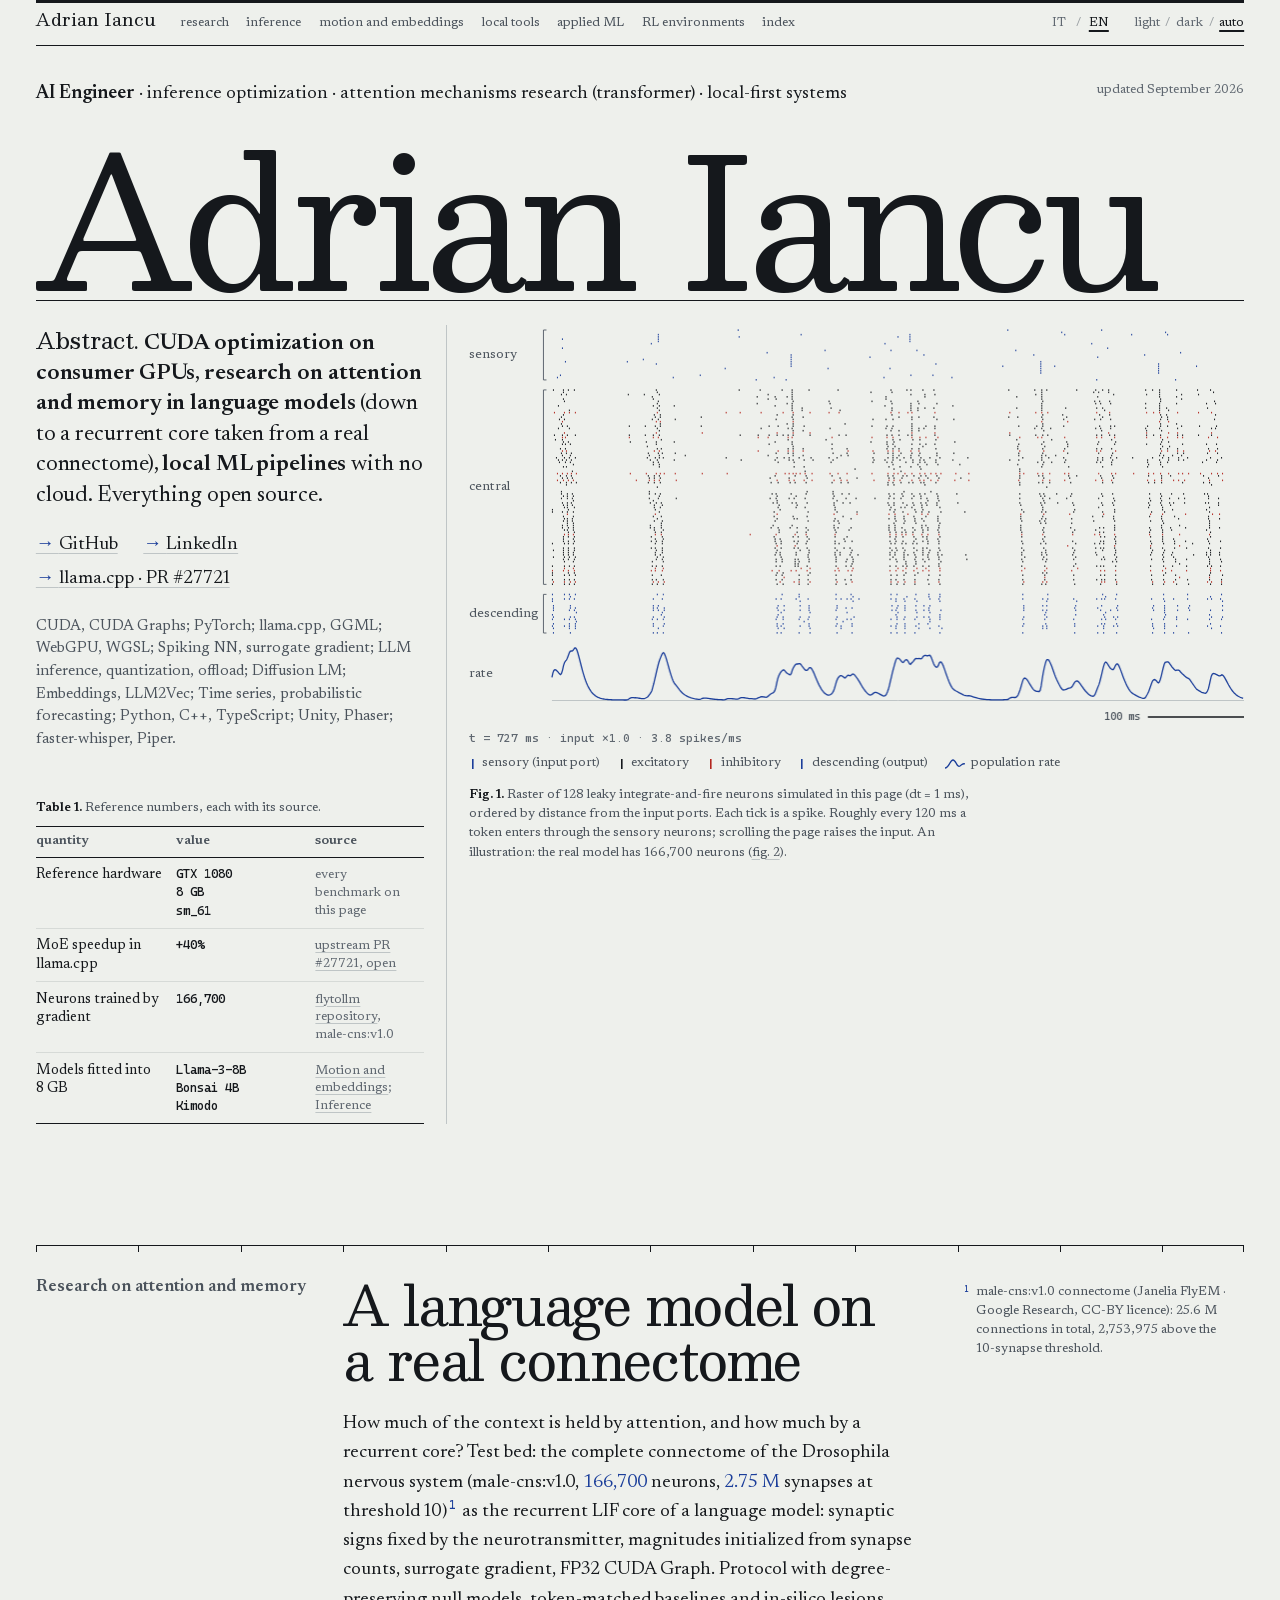
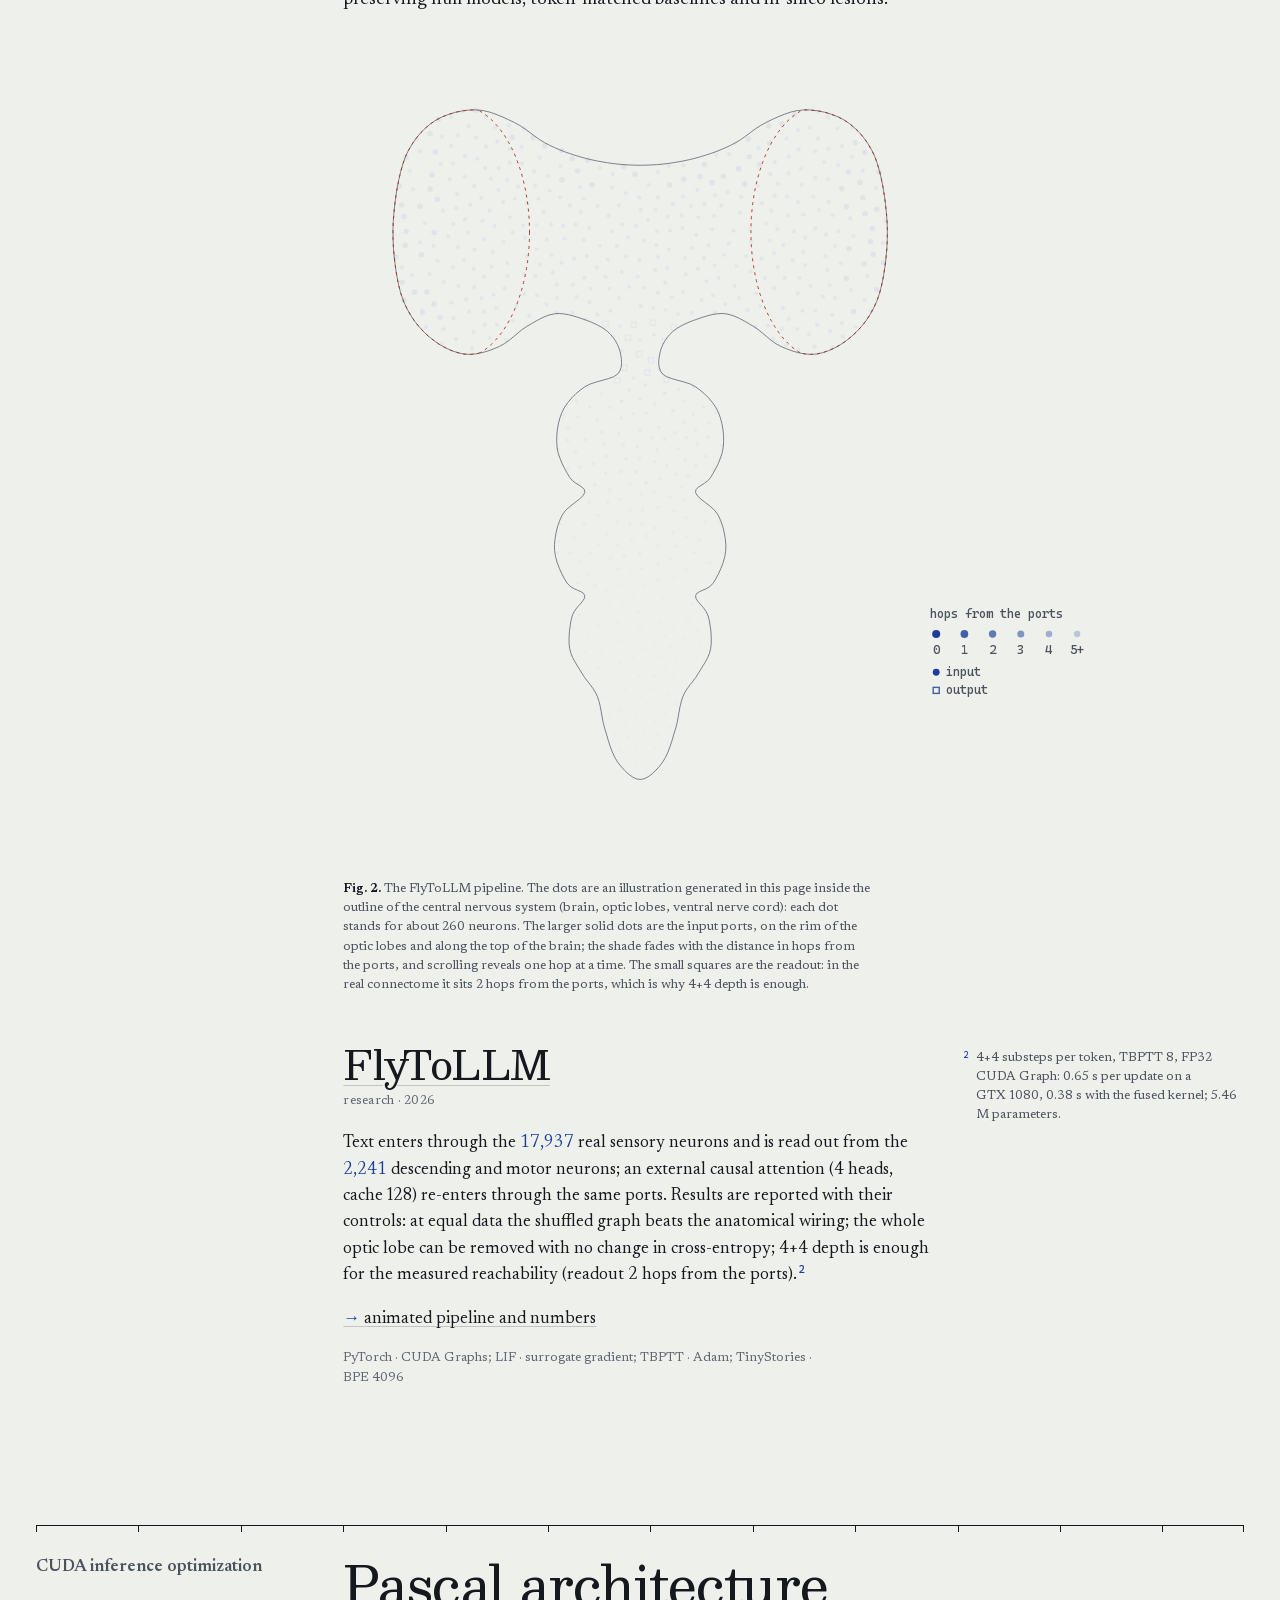
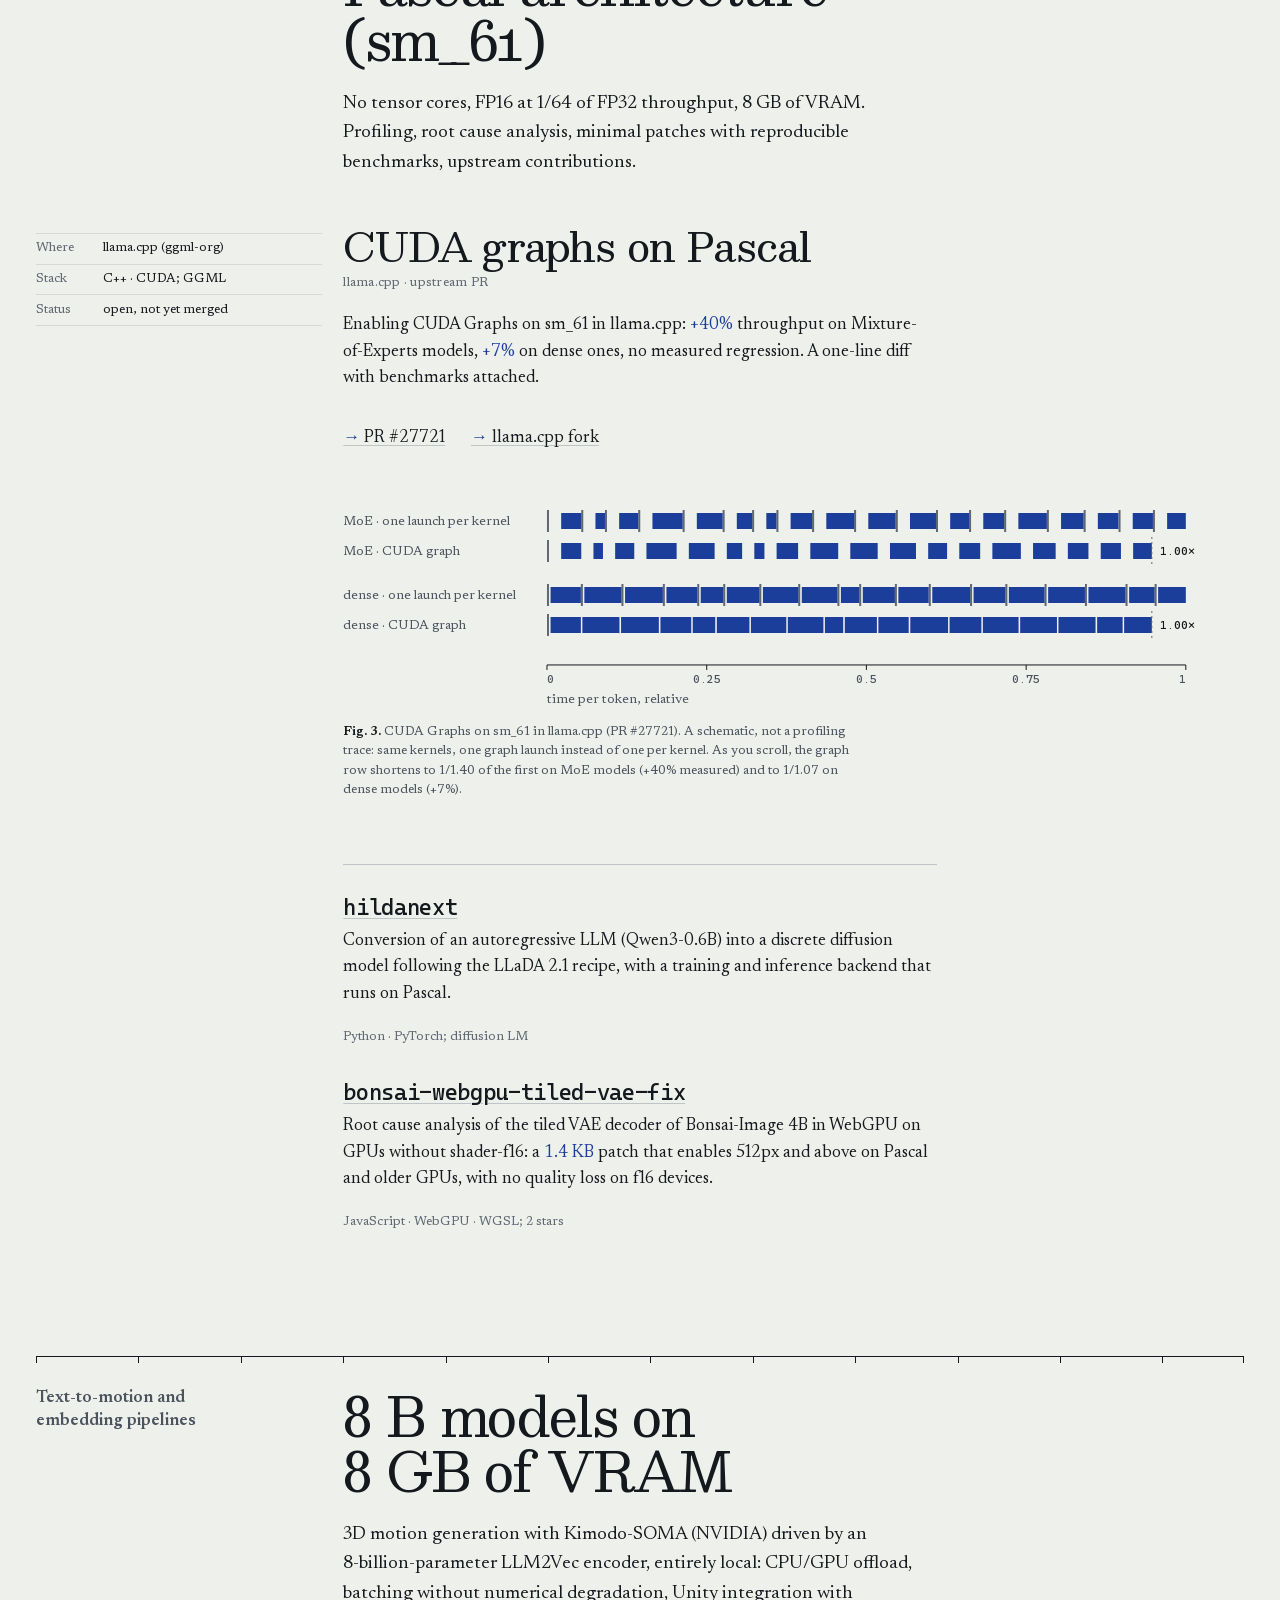
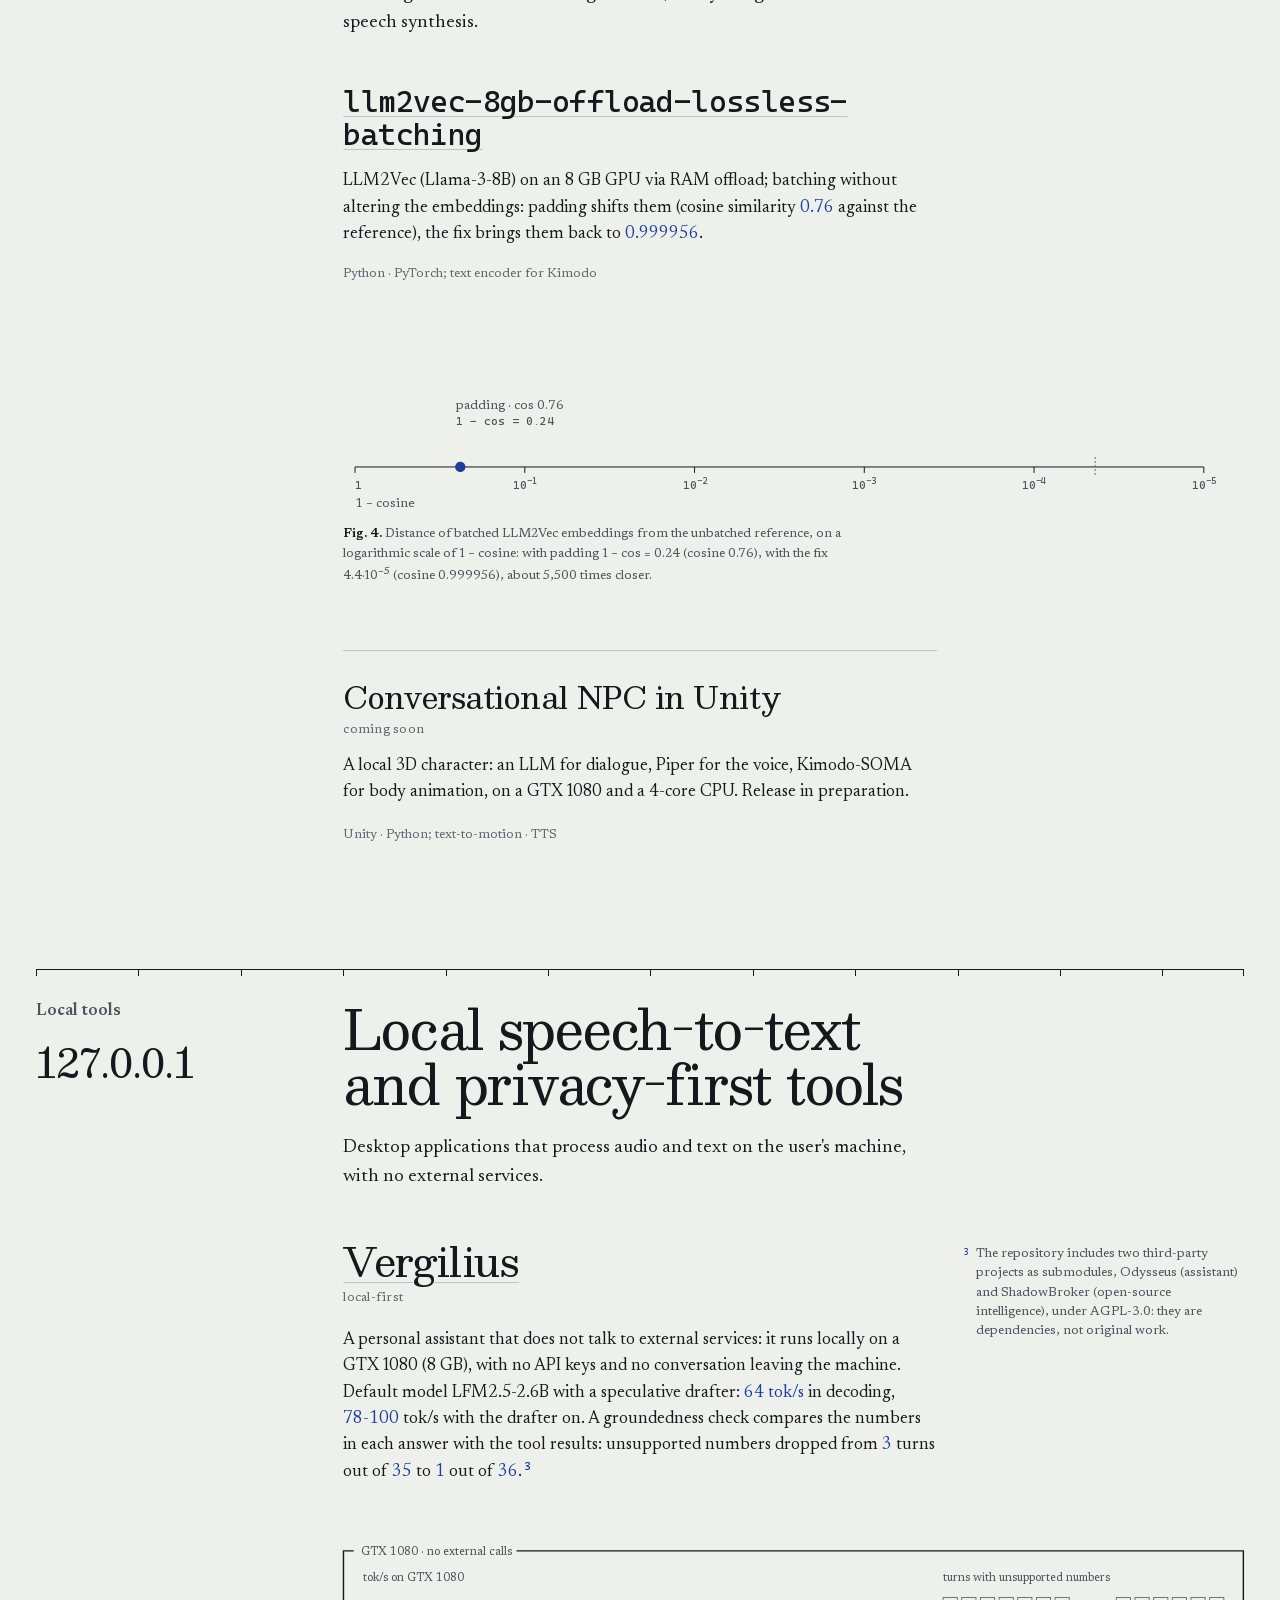
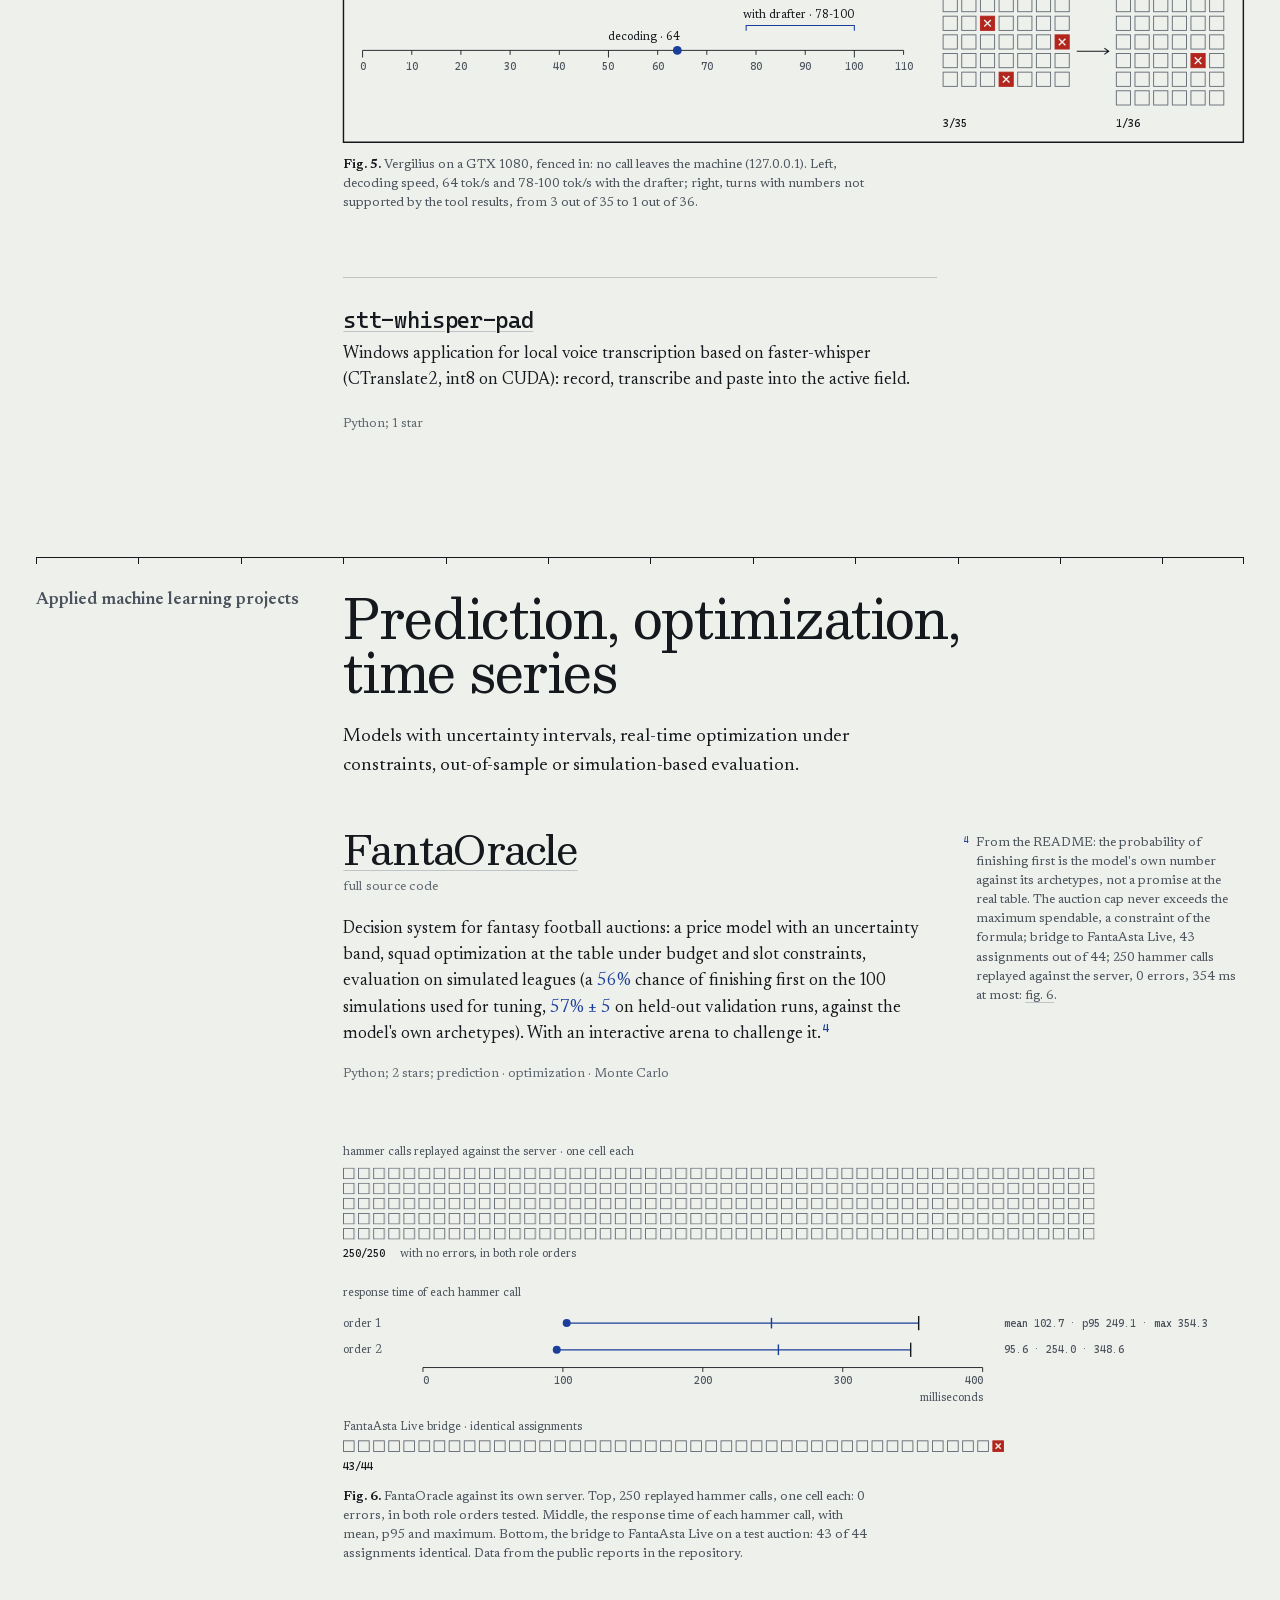
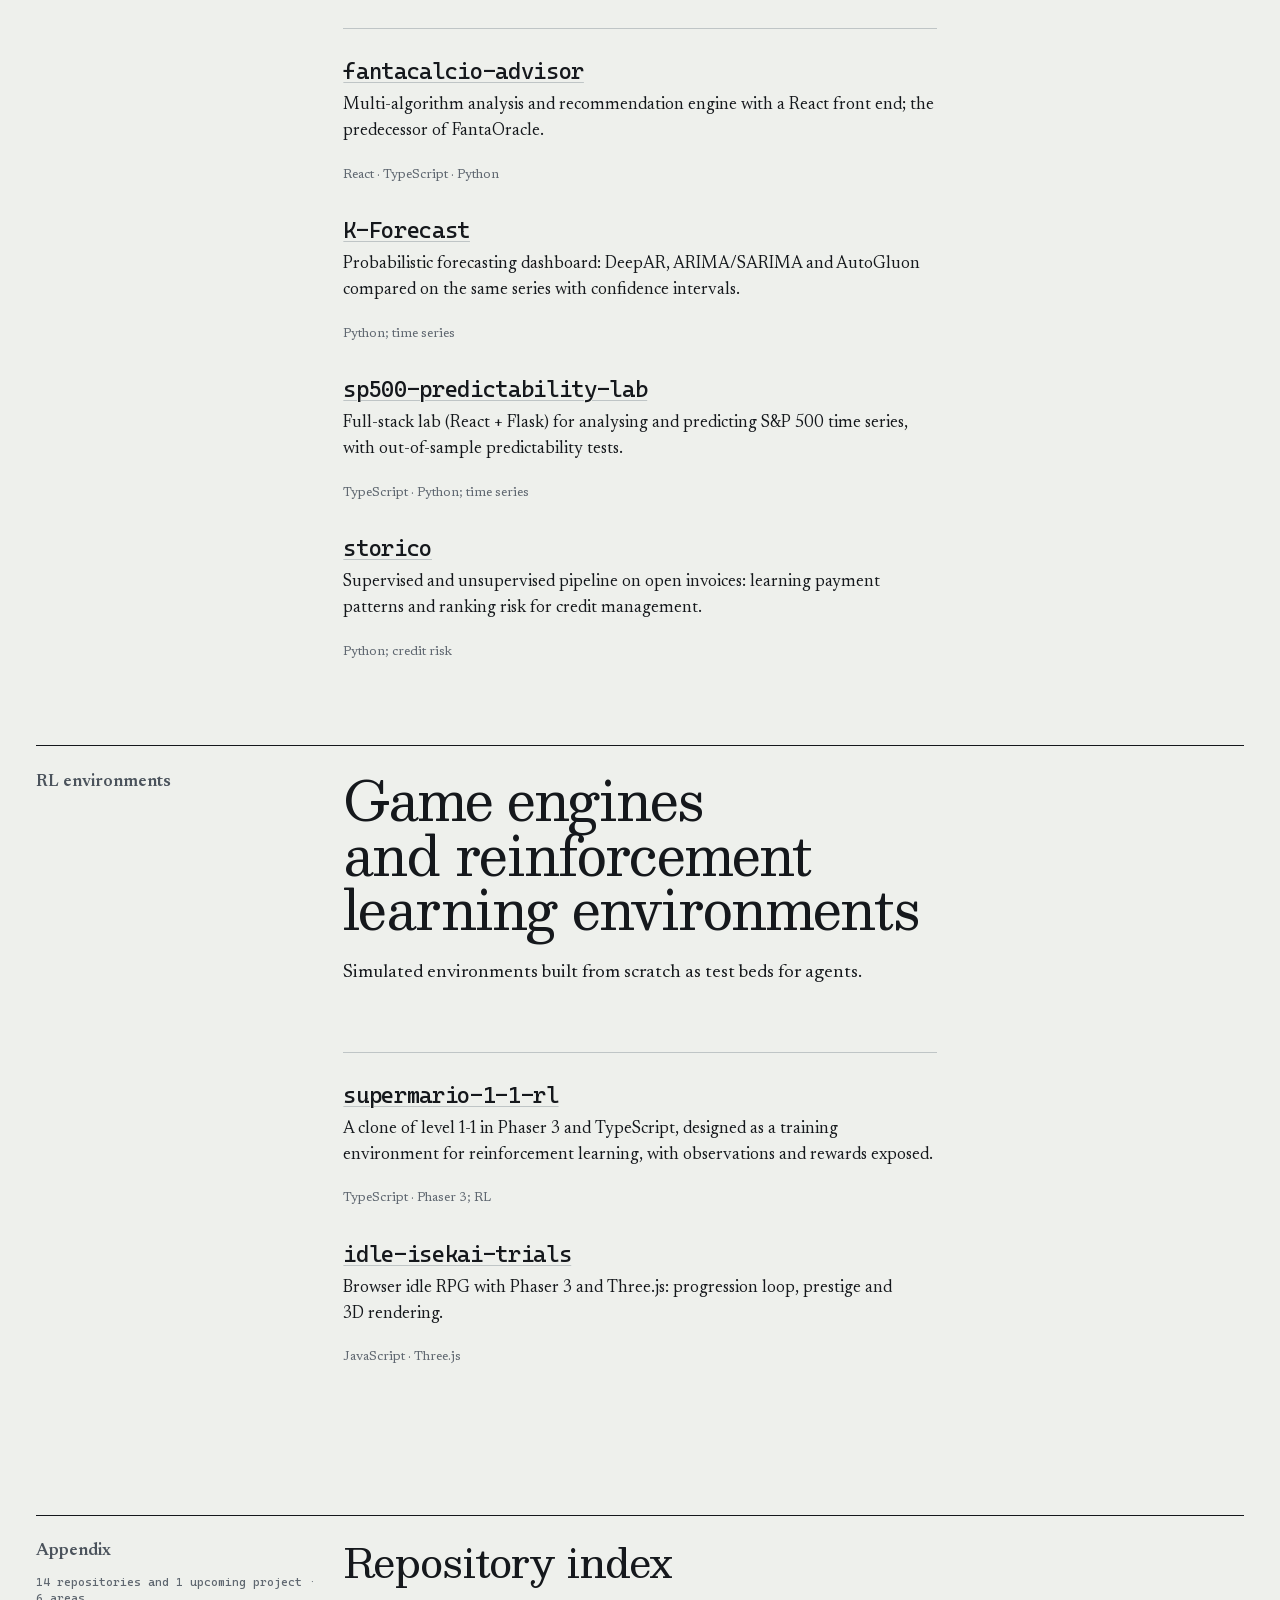
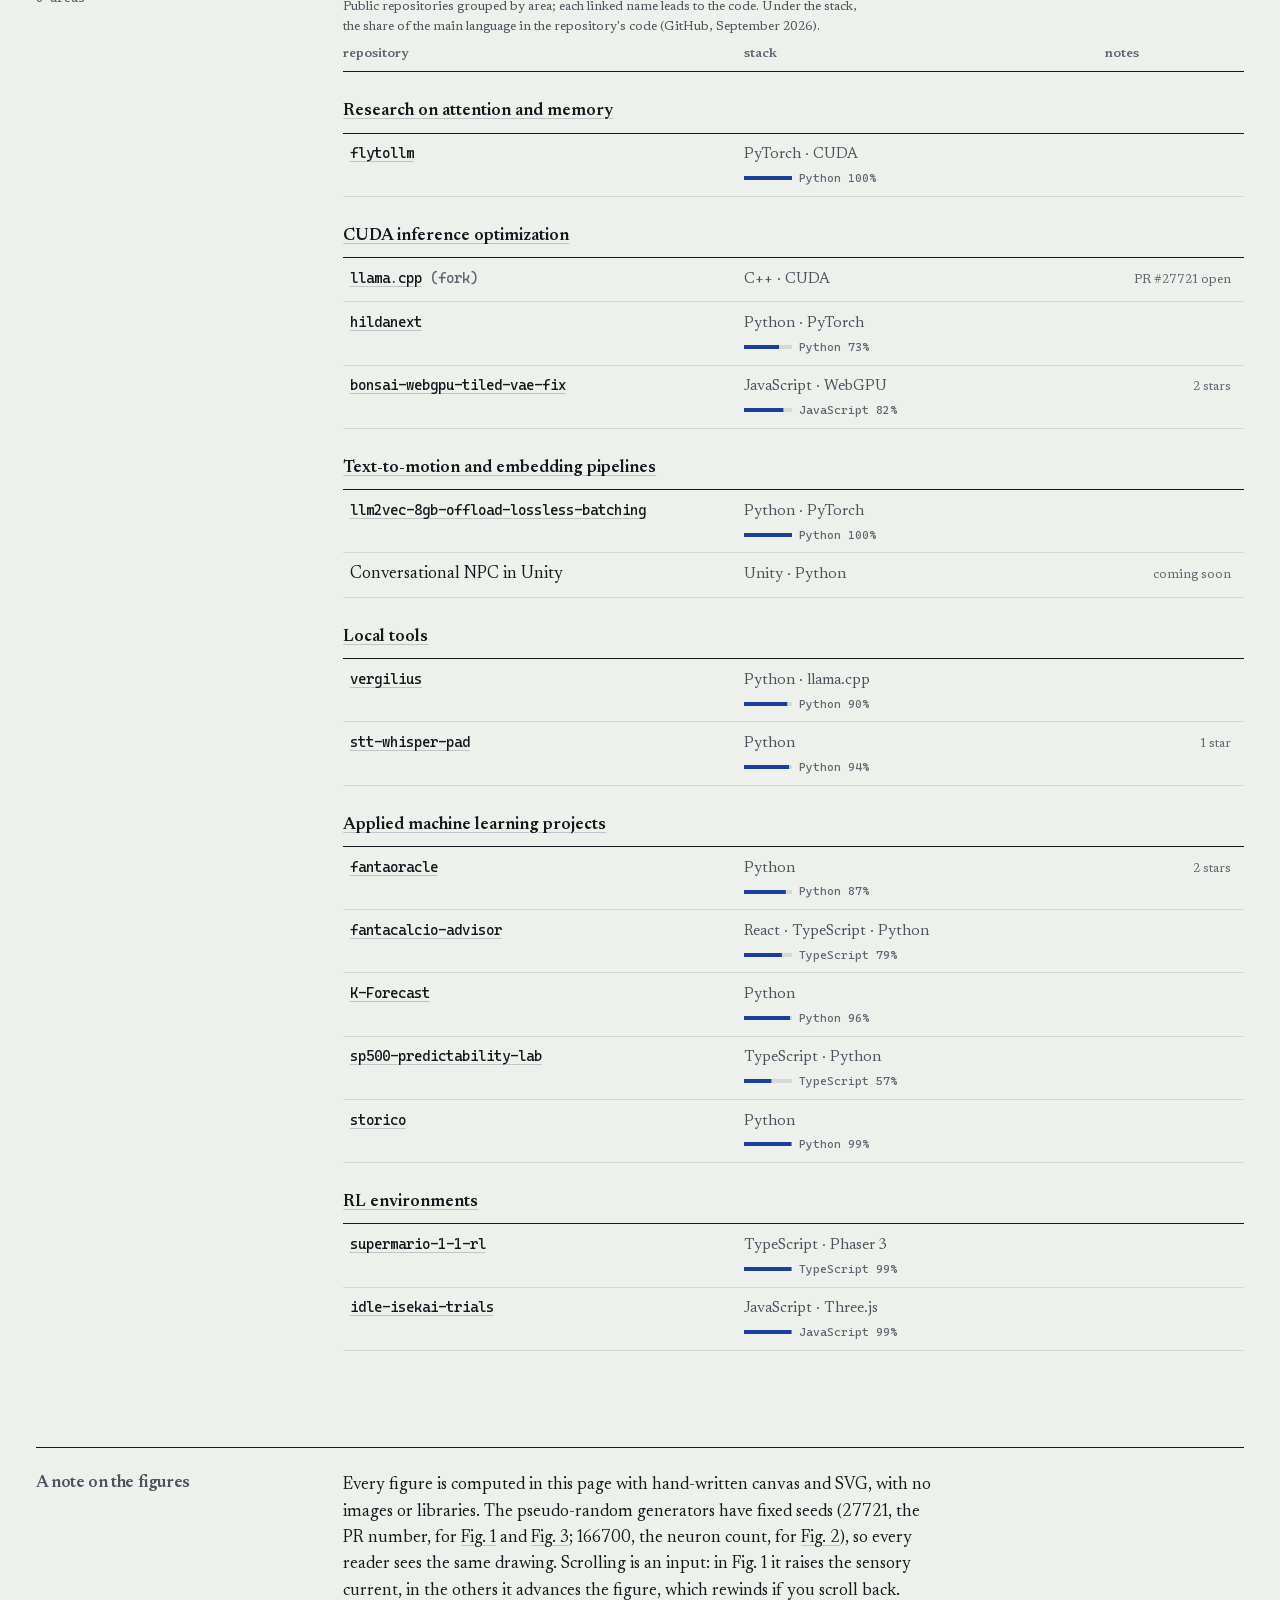
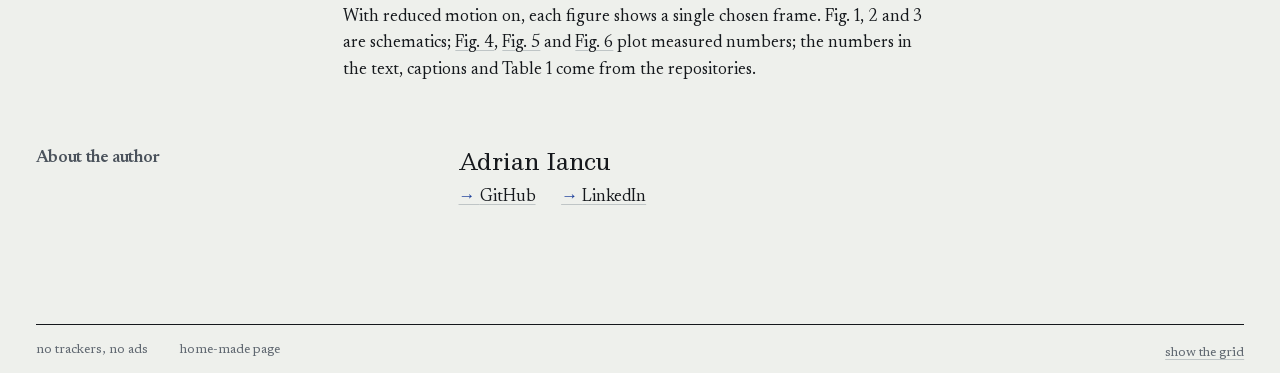
==== en/index.html @ 9a968e76 "Fix round 4: neutral Fig. 6, figures built early, smoother Fig. 1 - Fig. 6 now shows only the number" ====
<!DOCTYPE html>
<html lang="en" class="no-js">
<head>
<meta charset="utf-8">
<meta name="viewport" content="width=device-width,initial-scale=1">
<title>Adrian Iancu · AI Engineer</title>
<meta name="description" content="AI engineer: inference optimization on consumer GPUs (CUDA, Pascal sm_61), research on attention and memory in language models, local and privacy-first ML pipelines. Everything open source.">
<meta http-equiv="Content-Security-Policy" content="default-src 'self'; script-src 'self' 'sha256-Rqiq/WBNrTtIOU2+rqX9RZSVG5MByk3Fmrs/IP0iEG4='; style-src 'self'; img-src 'self' data:; font-src 'self'; connect-src 'self'; object-src 'none'; base-uri 'self'; form-action 'none'">
<meta name="color-scheme" content="light dark">
<meta name="theme-color" media="(prefers-color-scheme: light)" content="#EEF0EC">
<meta name="theme-color" media="(prefers-color-scheme: dark)" content="#0C2136">
<link rel="canonical" href="https://artyomita.github.io/en/">
<link rel="alternate" hreflang="it" href="https://artyomita.github.io/">
<link rel="alternate" hreflang="en" href="https://artyomita.github.io/en/">
<link rel="alternate" hreflang="x-default" href="https://artyomita.github.io/">
<meta property="og:type" content="website">
<meta property="og:title" content="Adrian Iancu · AI Engineer">
<meta property="og:description" content="AI engineer: inference optimization on consumer GPUs (CUDA, Pascal sm_61), research on attention and memory in language models, local and privacy-first ML pipelines. Everything open source.">
<meta property="og:url" content="https://artyomita.github.io/en/">
<meta property="og:image" content="https://artyomita.github.io/img/og-en.png">
<meta property="og:image:width" content="1200">
<meta property="og:image:height" content="630">
<meta property="og:image:alt" content="The name Adrian Iancu set large, the role line and a strip of the simulated neuron raster from figure 1.">
<meta property="og:locale" content="en_GB">
<meta property="og:locale:alternate" content="it_IT">
<meta name="twitter:card" content="summary_large_image">
<link rel="icon" href="../img/favicon.svg" type="image/svg+xml">
<link rel="icon" href="../img/favicon-32.png" sizes="32x32">
<link rel="apple-touch-icon" href="../img/apple-touch-icon.png">
<link rel="preload" href="../fonts/newsreader-roman-latin.woff2" as="font" type="font/woff2" crossorigin>
<link rel="preload" href="../fonts/besley-latin.woff2" as="font" type="font/woff2" crossorigin>
<link rel="preload" href="../fonts/tavola-mono-latin.woff2" as="font" type="font/woff2" crossorigin>
<link rel="stylesheet" href="../css/site.css">
<script>(function(d){d.className='js';try{var t=localStorage.getItem('ai-theme');if(t==='light'||t==='dark')d.setAttribute('data-theme',t)}catch(e){}})(document.documentElement);</script>
<script src="../js/site.min.js" defer></script>
<script type="application/ld+json">{"@context":"https://schema.org","@type":"Person","name":"Adrian Iancu","jobTitle":"AI Engineer","url":"https://artyomita.github.io/","sameAs":["https://github.com/ArtyomITA","https://www.linkedin.com/in/adrian-ciprian-iancu-a2a477391/"]}</script>
</head>
<body>
<a class="skip" href="#main">Skip to content</a>
<div class="mast-slot" id="mast-slot">
<header class="mast" id="mast">
<div class="mast-in wrap">
<a class="mast-name" href="#top">Adrian Iancu</a>
<span class="cur" id="cur" aria-hidden="true"></span>
<nav class="nav" aria-label="Sections"><a href="#ricerca">research</a><a href="#inferenza">inference</a><a href="#motion">motion and embeddings</a><a href="#locale">local tools</a><a href="#ml">applied ML</a><a href="#rl">RL environments</a><a href="#indice">index</a></nav>
<details class="toc"><summary>Contents</summary><ol><li><a href="#ricerca">research</a></li><li><a href="#inferenza">inference</a></li><li><a href="#motion">motion and embeddings</a></li><li><a href="#locale">local tools</a></li><li><a href="#ml">applied ML</a></li><li><a href="#rl">RL environments</a></li><li><a href="#indice">index</a></li><li><a href="#note">a note on the figures</a></li></ol></details>
<nav class="lang" aria-label="Language"><a href="../" hreflang="it" lang="it">IT</a><span aria-hidden="true">/</span><a href="./" hreflang="en" lang="en" aria-current="page">EN</a></nav>
<div class="theme" role="group" aria-label="Theme"><button type="button" data-set="light" aria-pressed="false" aria-label="Light theme (paper)">light</button><span aria-hidden="true">/</span><button type="button" data-set="dark" aria-pressed="false" aria-label="Dark theme (cyanotype)">dark</button><span aria-hidden="true">/</span><button type="button" data-set="auto" aria-pressed="false" aria-label="Auto theme (follow the system)">auto</button></div>
</div>
</header>
</div>

<main id="main">
<section class="hero wrap grid" id="top" data-k="">
<p class="role"><b>AI Engineer</b> · inference optimization · attention mechanisms research (transformer) · local-first&nbsp;systems</p>
<p class="folio">updated September 2026</p>
<h1><span>Adrian</span> <span>Iancu</span></h1>
<div class="abstract"><p class="abs"><span class="runin">Abstract.</span> <b>CUDA optimization on consumer GPUs</b>, <b>research on attention and memory in language models</b> (down to a recurrent core taken from a real connectome), <b>local ML pipelines</b> with no cloud. Everything open&nbsp;source.</p>
<p class="go contacts"><a href="https://github.com/ArtyomITA">GitHub</a><a href="https://www.linkedin.com/in/adrian-ciprian-iancu-a2a477391/">LinkedIn</a><a href="https://github.com/ggml-org/llama.cpp/pull/27721">llama.cpp · PR #27721</a></p></div>
<figure class="fig1" id="fig1">
<div class="rbox"><canvas id="raster" role="img" aria-label="Raster of simulated leaky integrate-and-fire neurons: spike ticks over time for sensory, central and descending neurons, with the population rate below."></canvas></div>
<p class="readout" id="readout" aria-hidden="true"></p>
<ul class="legend"><li><svg aria-hidden="true" width="8" height="14"><rect class="lg-f" x="3" y="2" width="1.6" height="10"/></svg>sensory (input port)</li><li><svg aria-hidden="true" width="8" height="14"><rect class="lg-i" x="3" y="2" width="1.6" height="10"/></svg>excitatory</li><li><svg aria-hidden="true" width="8" height="14"><rect class="lg-r" x="3" y="2" width="1.6" height="10"/></svg>inhibitory</li><li><svg aria-hidden="true" width="8" height="14"><rect class="lg-f" x="3" y="2" width="1.6" height="10"/></svg>descending (output)</li><li><svg aria-hidden="true" width="20" height="14"><path class="lg-c" d="M0 11 C4 11 5 3 8 3 S12 11 15 9 S18 6 20 7"/></svg>population rate</li></ul>
<figcaption><b>Fig. 1.</b> Raster of <span class="nn">128</span> leaky integrate-and-fire neurons simulated in this page (dt = 1 ms), ordered by distance from the input ports. Each tick is a spike. Roughly every 120 ms a token enters through the sensory neurons; scrolling the page raises the input. An illustration: the real model has 166,700 neurons (<a href="#fig2">fig.&nbsp;2</a>).</figcaption>
</figure>
<div class="more">
<p class="kw">CUDA, CUDA Graphs; PyTorch; llama.cpp, GGML; WebGPU, WGSL; Spiking NN, surrogate gradient; LLM inference, quantization, offload; Diffusion LM; Embeddings, LLM2Vec; Time series, probabilistic forecasting; Python, C++, TypeScript; Unity, Phaser; faster-whisper, Piper.</p>
</div>
<table class="tab1">
<caption><b>Table 1.</b> Reference numbers, each with its source.</caption>
<thead><tr><th scope="col">quantity</th><th scope="col">value</th><th scope="col">source</th></tr></thead>
<tbody><tr><td>Reference hardware</td><td class="v"><span>GTX&nbsp;1080</span><span>8&nbsp;GB</span><span>sm_61</span></td><td class="src">every benchmark on this page</td></tr><tr><td>MoE speedup in llama.cpp</td><td class="v"><span>+40%</span></td><td class="src"><a href="https://github.com/ggml-org/llama.cpp/pull/27721">upstream PR #27721, open</a></td></tr><tr><td>Neurons trained by gradient</td><td class="v"><span>166,700</span></td><td class="src"><a href="https://github.com/ArtyomITA/flytollm">flytollm repository</a>, <span class="nb">male-cns:v1.0</span></td></tr><tr><td>Models fitted into 8&nbsp;GB</td><td class="v"><span><span class="nb">Llama-3-8B</span></span><span>Bonsai&nbsp;4B</span><span>Kimodo</span></td><td class="src"><a href="#motion">Motion and embeddings</a>; <a href="#inferenza">Inference</a></td></tr></tbody>
</table>
</section>

<section class="sec wrap grid" id="ricerca" data-k="Research on attention and memory" aria-labelledby="h-ricerca">
<div class="rule" aria-hidden="true"><i></i><i></i><i></i><i></i><i></i><i></i><i></i><i></i><i></i><i></i><i></i><i></i></div>
<div class="runhead"><p class="kicker">Research on attention and memory</p></div>
<div class="sec-main"><h2 id="h-ricerca">A language model on a real connectome</h2><p class="lead" data-notes="n1">How much of the context is held by attention, and how much by a recurrent core? Test bed: the complete connectome of the Drosophila nervous system (<span class="nb">male-cns:v1.0</span>, <span class="m">166,700</span> neurons, <span class="m">2.75 M</span> synapses at threshold 10)<sup class="n">1</sup> as the recurrent LIF core of a language model: synaptic signs fixed by the neurotransmitter, magnitudes initialized from synapse counts, surrogate gradient, FP32 CUDA Graph. Protocol with degree-preserving null models, token-matched baselines and in-silico lesions.</p></div>
<aside class="notes" aria-label="Note 1"><p id="n1"><sup class="n">1</sup><span class="nb">male-cns:v1.0</span> connectome (Janelia FlyEM · Google Research, <span class="nb">CC-BY</span> licence): 25.6 M connections in total, 2,753,975 above the <span class="nb">10-synapse</span> threshold.</p></aside>
<figure class="fig fig2" id="fig2">
<svg class="cns" id="cns" role="img" aria-labelledby="cap2"></svg>
<figcaption id="cap2"><b>Fig. 2.</b> The FlyToLLM pipeline. The dots are an illustration generated in this page inside the outline of the central nervous system (brain, optic lobes, ventral nerve cord): each dot stands for about <span class="pd">260</span> neurons. The larger solid dots are the input ports, on the rim of the optic lobes and along the top of the brain; the shade fades with the distance in hops from the ports, and scrolling reveals one hop at a time. The small squares are the readout: in the real connectome it sits 2 hops from the ports, which is why 4+4 depth is enough.</figcaption>
</figure>
<article class="proj">
<h3><a href="https://github.com/ArtyomITA/flytollm">FlyToLLM</a></h3>
<p class="dateline">research · 2026</p>
<p data-notes="n2">Text enters through the <span class="m">17,937</span> real sensory neurons and is read out from the <span class="m">2,241</span> descending and motor neurons; an external causal attention (4 heads, cache 128) re-enters through the same ports. Results are reported with their controls: at equal data the shuffled graph beats the anatomical wiring; the whole optic lobe can be removed with no change in cross-entropy; 4+4 depth is enough for the measured reachability (readout 2 hops from the ports).<sup class="n">2</sup></p>
<p class="go"><a href="https://artyomita.github.io/flytollm/">animated pipeline and numbers</a></p>
<p class="meth">PyTorch · CUDA Graphs; LIF · surrogate gradient; TBPTT · Adam; TinyStories · BPE 4096</p>
</article>
<aside class="notes" aria-label="Note 2"><p id="n2"><sup class="n">2</sup>4+4 substeps per token, TBPTT 8, FP32 CUDA Graph: 0.65 s per update on a GTX&nbsp;1080, 0.38 s with the fused kernel; 5.46 M parameters.</p></aside>
</section>

<section class="sec wrap grid" id="inferenza" data-k="CUDA inference optimization" aria-labelledby="h-inferenza">
<div class="rule" aria-hidden="true"><i></i><i></i><i></i><i></i><i></i><i></i><i></i><i></i><i></i><i></i><i></i><i></i></div>
<div class="runhead"><p class="kicker">CUDA inference optimization</p></div>
<div class="sec-main"><h2 id="h-inferenza">Pascal architecture (sm_61)</h2><p class="lead">No tensor cores, FP16 at 1/64 of FP32 throughput, 8&nbsp;GB of VRAM. Profiling, root cause analysis, minimal patches with reproducible benchmarks, upstream contributions.</p></div>
<article class="proj withmeta">
<h3 lang="en">CUDA graphs on Pascal</h3>
<p class="dateline">llama.cpp · upstream PR</p>
<dl class="meta"><div><dt>Where</dt><dd>llama.cpp (ggml-org)</dd></div><div><dt>Stack</dt><dd>C++ · CUDA; GGML</dd></div><div><dt>Status</dt><dd>open, not yet merged</dd></div></dl>
<p>Enabling CUDA Graphs on sm_61 in llama.cpp: <span class="m">+40%</span> throughput on Mixture-of-Experts models, <span class="m">+7%</span> on dense ones, no measured regression. A one-line diff with benchmarks attached.</p>
<p class="go"><a href="https://github.com/ggml-org/llama.cpp/pull/27721">PR #27721</a><a href="https://github.com/ArtyomITA/llama.cpp">llama.cpp fork</a></p>
</article>
<figure class="fig fig3" id="fig3">
<svg class="kt" id="kt" role="img" aria-labelledby="cap3" viewBox="0 0 1014 204"><text x="0" y="18" class="fl">MoE · one launch per kernel</text><path class="tk" d="M204 3h2v22h-2zM244.4 3h2v22h-2zM272.3 3h2v22h-2zM311.5 3h2v22h-2zM363.7 3h2v22h-2zM410.8 3h2v22h-2zM445.5 3h2v22h-2zM474 3h2v22h-2zM516.1 3h2v22h-2zM565.6 3h2v22h-2zM614.6 3h2v22h-2zM661.9 3h2v22h-2zM700.9 3h2v22h-2zM742.2 3h2v22h-2zM792.4 3h2v22h-2zM835.8 3h2v22h-2zM876.8 3h2v22h-2zM917.3 3h2v22h-2z"></path><path class="kn" d="M220.7 6h23.7v16h-23.7zM261.1 6h11.2v16h-11.2zM289 6h22.5v16h-22.5zM328.2 6h35.5v16h-35.5zM380.5 6h30.3v16h-30.3zM427.5 6h18v16h-18zM462.2 6h11.8v16h-11.8zM490.8 6h25.3v16h-25.3zM532.8 6h32.8v16h-32.8zM582.3 6h32.3v16h-32.3zM631.3 6h30.6v16h-30.6zM678.6 6h22.2v16h-22.2zM717.6 6h24.6v16h-24.6zM758.9 6h33.6v16h-33.6zM809.1 6h26.6v16h-26.6zM852.5 6h24.3v16h-24.3zM893.5 6h23.8v16h-23.8zM934 6h22v16h-22z"></path><text x="0" y="48" class="fl">MoE · CUDA graph</text><path class="tk" d="M204 33h2v22h-2z"></path><path class="kn" data-r="0" d="M210.7 36h23.7v16h-23.7zM239 36h11.2v16h-11.2zM254.9 36h22.5v16h-22.5zM282 36h35.5v16h-35.5zM322.2 36h30.3v16h-30.3zM357.2 36h18v16h-18zM379.9 36h11.8v16h-11.8zM396.4 36h25.3v16h-25.3zM426.3 36h32.8v16h-32.8zM463.8 36h32.3v16h-32.3zM500.8 36h30.6v16h-30.6zM536 36h22.2v16h-22.2zM562.9 36h24.6v16h-24.6zM592.2 36h33.6v16h-33.6zM630.4 36h26.6v16h-26.6zM661.7 36h24.3v16h-24.3zM690.7 36h23.8v16h-23.8zM719.1 36h22v16h-22z"></path><line class="endl" data-r="0" y1="30" y2="58" x1="741.1" x2="741.1"></line><text x="749.1" y="48" class="fv" data-r="0">0.71×</text><text x="0" y="92" class="fl">dense · one launch per kernel</text><path class="tk" d="M204 77h2v22h-2zM243.9 77h2v22h-2zM291.7 77h2v22h-2zM340.4 77h2v22h-2zM380.9 77h2v22h-2zM411.5 77h2v22h-2zM454 77h2v22h-2zM499.8 77h2v22h-2zM545.8 77h2v22h-2zM571.6 77h2v22h-2zM613.5 77h2v22h-2zM653.4 77h2v22h-2zM702 77h2v22h-2zM743.5 77h2v22h-2zM789.8 77h2v22h-2zM837.2 77h2v22h-2zM885.1 77h2v22h-2zM919.2 77h2v22h-2z"></path><path class="kn" d="M208.2 80h35.7v16h-35.7zM248.1 80h43.7v16h-43.7zM295.9 80h44.5v16h-44.5zM344.6 80h36.2v16h-36.2zM385 80h26.5v16h-26.5zM415.7 80h38.3v16h-38.3zM458.2 80h41.6v16h-41.6zM504 80h41.9v16h-41.9zM550 80h21.6v16h-21.6zM575.8 80h37.7v16h-37.7zM617.7 80h35.7v16h-35.7zM657.6 80h44.4v16h-44.4zM706.2 80h37.4v16h-37.4zM747.7 80h42.1v16h-42.1zM793.9 80h43.3v16h-43.3zM841.4 80h43.7v16h-43.7zM889.3 80h30v16h-30zM923.4 80h32.6v16h-32.6z"></path><text x="0" y="122" class="fl">dense · CUDA graph</text><path class="tk" d="M204 107h2v22h-2z"></path><path class="kn" data-r="1" d="M207.3 110h35.7v16h-35.7zM244.4 110h43.7v16h-43.7zM289.4 110h44.5v16h-44.5zM335.2 110h36.2v16h-36.2zM372.8 110h26.5v16h-26.5zM400.6 110h38.3v16h-38.3zM440.3 110h41.6v16h-41.6zM483.2 110h41.9v16h-41.9zM526.4 110h21.6v16h-21.6zM549.3 110h37.7v16h-37.7zM588.4 110h35.7v16h-35.7zM625.4 110h44.4v16h-44.4zM671.2 110h37.4v16h-37.4zM709.9 110h42.1v16h-42.1zM753.3 110h43.3v16h-43.3zM797.9 110h43.7v16h-43.7zM842.9 110h30v16h-30zM874.2 110h32.6v16h-32.6z"></path><line class="endl" data-r="1" y1="104" y2="132" x1="906.8" x2="906.8"></line><text x="914.8" y="122" class="fv" data-r="1">0.93×</text><line x1="204" y1="158" x2="956" y2="158" class="ax"></line><line x1="204" y1="158" x2="204" y2="163" class="ax"></line><text x="204" y="176" class="fm" text-anchor="start">0</text><line x1="392" y1="158" x2="392" y2="163" class="ax"></line><text x="392" y="176" class="fm" text-anchor="middle">0.25</text><line x1="580" y1="158" x2="580" y2="163" class="ax"></line><text x="580" y="176" class="fm" text-anchor="middle">0.5</text><line x1="768" y1="158" x2="768" y2="163" class="ax"></line><text x="768" y="176" class="fm" text-anchor="middle">0.75</text><line x1="956" y1="158" x2="956" y2="163" class="ax"></line><text x="956" y="176" class="fm" text-anchor="end">1</text><text x="204" y="196" class="fl">time per token, relative</text></svg>
<figcaption id="cap3"><b>Fig. 3.</b> CUDA Graphs on sm_61 in llama.cpp (PR #27721). A schematic, not a profiling trace: same kernels, one graph launch instead of one per kernel. As you scroll, the graph row shortens to 1/1.40 of the first on MoE models (+40% measured) and to 1/1.07 on dense models (+7%).</figcaption>
</figure>
<div class="briefs">
<article class="brief"><h3 class="bn"><a href="https://github.com/ArtyomITA/hildanext">hildanext</a></h3><p>Conversion of an autoregressive LLM (<span class="nb">Qwen3-0.6B</span>) into a discrete diffusion model following the LLaDA 2.1 recipe, with a training and inference backend that runs on Pascal.</p><p class="bf"><span class="stk">Python · PyTorch; diffusion LM</span></p></article>
<article class="brief"><h3 class="bn"><a href="https://github.com/ArtyomITA/bonsai-webgpu-tiled-vae-fix">bonsai-webgpu-tiled-vae-fix</a></h3><p>Root cause analysis of the tiled VAE decoder of <span class="nb">Bonsai-Image</span> 4B in WebGPU on GPUs without <span class="nb">shader-f16</span>: a <span class="m">1.4 KB</span> patch that enables 512px and above on Pascal and older GPUs, with no quality loss on f16 devices.</p><p class="bf"><span class="stk">JavaScript · WebGPU · WGSL; 2 stars</span></p></article>
</div>
</section>

<section class="sec wrap grid" id="motion" data-k="Text-to-motion and embedding pipelines" aria-labelledby="h-motion">
<div class="rule" aria-hidden="true"><i></i><i></i><i></i><i></i><i></i><i></i><i></i><i></i><i></i><i></i><i></i><i></i></div>
<div class="runhead"><p class="kicker">Text-to-motion and embedding pipelines</p></div>
<div class="sec-main"><h2 id="h-motion">8 B models on 8&nbsp;GB of VRAM</h2><p class="lead">3D motion generation with <span class="nb">Kimodo-SOMA</span> (NVIDIA) driven by an <span class="nb">8-billion-parameter</span> LLM2Vec encoder, entirely local: CPU/GPU offload, batching without numerical degradation, Unity integration with speech synthesis.</p></div>
<article class="proj">
<h3 class="h3m"><a href="https://github.com/ArtyomITA/llm2vec-8gb-offload-lossless-batching">llm2vec-8gb-offload-lossless-batching</a></h3>
<p>LLM2Vec (<span class="nb">Llama-3-8B</span>) on an 8&nbsp;GB GPU via RAM offload; batching without altering the embeddings: padding shifts them (cosine similarity <span class="m">0.76</span> against the reference), the fix brings them back to <span class="m">0.999956</span>.</p>
<p class="meth">Python · PyTorch; text encoder for Kimodo</p>
</article>
<figure class="fig fig4" id="fig4">
<svg class="err" id="err" role="img" aria-labelledby="cap4" viewBox="0 0 1014 172"><line x1="12" y1="126" x2="974" y2="126" class="ax"></line><line x1="12" y1="126" x2="12" y2="132" class="ax"></line><text x="12" y="148" class="fm" text-anchor="start">1</text><line x1="204.4" y1="126" x2="204.4" y2="132" class="ax"></line><text x="204.4" y="148" class="fm" text-anchor="middle">10<tspan dy="-5" class="ex">−1</tspan></text><line x1="396.8" y1="126" x2="396.8" y2="132" class="ax"></line><text x="396.8" y="148" class="fm" text-anchor="middle">10<tspan dy="-5" class="ex">−2</tspan></text><line x1="589.2" y1="126" x2="589.2" y2="132" class="ax"></line><text x="589.2" y="148" class="fm" text-anchor="middle">10<tspan dy="-5" class="ex">−3</tspan></text><line x1="781.6" y1="126" x2="781.6" y2="132" class="ax"></line><text x="781.6" y="148" class="fm" text-anchor="middle">10<tspan dy="-5" class="ex">−4</tspan></text><line x1="974" y1="126" x2="974" y2="132" class="ax"></line><text x="974" y="148" class="fm" text-anchor="middle">10<tspan dy="-5" class="ex">−5</tspan></text><line x1="850.9" y1="116" x2="850.9" y2="136" class="tgt"></line><text x="12" y="166" class="fl" text-anchor="start">1 − cosine</text><text x="127.3" y="68" class="fl" text-anchor="start">padding · cos 0.76</text><text x="127.3" y="84" class="fm" text-anchor="start">1 − cos = 0.24</text><g class="fixl" opacity="1"><text x="854.9" y="96" class="fl" text-anchor="end" id="err-v">fix · cos 0.999956</text><text x="854.9" y="112" class="fm" text-anchor="end">1 − cos = 4.4·10<tspan dy="-5" class="ex">−5</tspan></text></g><path class="arc" pathLength="1" stroke-dasharray="1 1" stroke-dashoffset="0.000" d="M133.3 50Q491.1 -2 848.9 80"></path><path class="arh" opacity="1" d="M851.8 80.7L841 82.8L843 74z"></path><text x="491.1" y="20" class="fl2 rt" text-anchor="middle" opacity="1">≈ 5,500 times closer</text><line class="lk" x1="131.3" y1="126" x2="850.9" y2="126"></line><circle class="p0" cx="131.3" cy="126" r="4.5"></circle><circle class="p1" cx="850.9" cy="126" r="5"></circle></svg>
<figcaption id="cap4"><b>Fig. 4.</b> Distance of batched LLM2Vec embeddings from the unbatched reference, on a logarithmic scale of 1 − cosine: with padding 1 − cos = 0.24 (cosine 0.76), with the fix 4.4·10<sup>−5</sup> (cosine 0.999956), about 5,500 times closer.</figcaption>
</figure>
<div class="briefs">
<article class="brief"><h3 class="bn bt">Conversational NPC in Unity</h3><p class="dateline soon">coming soon</p><p>A local 3D character: an LLM for dialogue, Piper for the voice, <span class="nb">Kimodo-SOMA</span> for body animation, on a GTX&nbsp;1080 and a 4-core CPU. Release in preparation.</p><p class="bf"><span class="stk">Unity · Python; <span class="nb">text-to-motion</span> · TTS</span></p></article>
</div>
</section>

<section class="sec wrap grid" id="locale" data-k="Local tools" aria-labelledby="h-locale">
<div class="rule" aria-hidden="true"><i></i><i></i><i></i><i></i><i></i><i></i><i></i><i></i><i></i><i></i><i></i><i></i></div>
<div class="runhead"><p class="kicker">Local tools</p><p class="epi" aria-hidden="true">127.0.0.1</p></div>
<div class="sec-main"><h2 id="h-locale">Local speech-to-text and privacy-first tools</h2><p class="lead">Desktop applications that process audio and text on the user's machine, with no external services.</p></div>
<article class="proj">
<h3><a href="https://github.com/ArtyomITA/vergilius">Vergilius</a></h3>
<p class="dateline">local-first</p>
<p data-notes="n3">A personal assistant that does not talk to external services: it runs locally on a GTX&nbsp;1080 (8&nbsp;GB), with no API keys and no conversation leaving the machine. Default model <span class="nb">LFM2.5-2.6B</span> with a speculative drafter: <span class="m">64&nbsp;tok/s</span> in decoding, <span class="m">78-100</span>&nbsp;tok/s with the drafter on. A groundedness check compares the numbers in each answer with the tool results: unsupported numbers dropped from <span class="m">3</span> turns out of <span class="m">35</span> to <span class="m">1</span>&nbsp;out&nbsp;of&nbsp;<span class="m">36</span>.<sup class="n">3</sup></p>
</article>
<aside class="notes" aria-label="Note 3"><p id="n3"><sup class="n">3</sup>The repository includes two third-party projects as submodules, Odysseus (assistant) and ShadowBroker (open-source intelligence), under <span class="nb">AGPL-3.0</span>: they are dependencies, not original work.</p></aside>
<figure class="fig fig5" id="fig5">
<svg class="f5 chiuso" id="fence" role="img" aria-labelledby="cap5" viewBox="0 0 1014 226"><path class="fen" pathLength="1" d="M195.3 10H1013.5V225.5H0.5V10H195.3" stroke-dasharray="1.0000 1"></path><text x="22" y="44" class="fl">tok/s on GTX 1080</text><line x1="22" y1="122" x2="631" y2="122" class="ax"></line><line x1="22" y1="122" x2="22" y2="130" class="ax"></line><text x="22" y="144" class="fm" text-anchor="middle">0</text><line x1="77.4" y1="122" x2="77.4" y2="127" class="ax"></line><text x="77.4" y="144" class="fm" text-anchor="middle">10</text><line x1="132.7" y1="122" x2="132.7" y2="127" class="ax"></line><text x="132.7" y="144" class="fm" text-anchor="middle">20</text><line x1="188.1" y1="122" x2="188.1" y2="127" class="ax"></line><text x="188.1" y="144" class="fm" text-anchor="middle">30</text><line x1="243.5" y1="122" x2="243.5" y2="127" class="ax"></line><text x="243.5" y="144" class="fm" text-anchor="middle">40</text><line x1="298.8" y1="122" x2="298.8" y2="130" class="ax"></line><text x="298.8" y="144" class="fm" text-anchor="middle">50</text><line x1="354.2" y1="122" x2="354.2" y2="127" class="ax"></line><text x="354.2" y="144" class="fm" text-anchor="middle">60</text><line x1="409.5" y1="122" x2="409.5" y2="127" class="ax"></line><text x="409.5" y="144" class="fm" text-anchor="middle">70</text><line x1="464.9" y1="122" x2="464.9" y2="127" class="ax"></line><text x="464.9" y="144" class="fm" text-anchor="middle">80</text><line x1="520.3" y1="122" x2="520.3" y2="127" class="ax"></line><text x="520.3" y="144" class="fm" text-anchor="middle">90</text><line x1="575.6" y1="122" x2="575.6" y2="130" class="ax"></line><text x="575.6" y="144" class="fm" text-anchor="middle">100</text><line x1="631" y1="122" x2="631" y2="127" class="ax"></line><text x="631" y="144" class="fm" text-anchor="middle">110</text><path class="brk" d="M453.8 100v-6H575.6v6"></path><text x="575.6" y="86" class="fl2" text-anchor="end">with drafter · 78-100</text><circle class="p1" cx="376.3" cy="122" r="5"></circle><text x="379.3" y="110" class="fl2" text-anchor="end">decoding · 64</text><text x="675" y="44" class="fl">turns with unsupported numbers</text><g class="cell in"><rect x="675.5" y="62.5" width="16" height="16"></rect></g><g class="cell in"><rect x="696.5" y="62.5" width="16" height="16"></rect></g><g class="cell in"><rect x="717.5" y="62.5" width="16" height="16"></rect></g><g class="cell in"><rect x="738.5" y="62.5" width="16" height="16"></rect></g><g class="cell in"><rect x="759.5" y="62.5" width="16" height="16"></rect></g><g class="cell in"><rect x="780.5" y="62.5" width="16" height="16"></rect></g><g class="cell in"><rect x="801.5" y="62.5" width="16" height="16"></rect></g><g class="cell in"><rect x="675.5" y="83.5" width="16" height="16"></rect></g><g class="cell in"><rect x="696.5" y="83.5" width="16" height="16"></rect></g><g class="cell r in"><rect x="717.5" y="83.5" width="16" height="16"></rect><path class="x" d="M721.8 87.8L729.2 95.2M729.2 87.8L721.8 95.2"></path></g><g class="cell in"><rect x="738.5" y="83.5" width="16" height="16"></rect></g><g class="cell in"><rect x="759.5" y="83.5" width="16" height="16"></rect></g><g class="cell in"><rect x="780.5" y="83.5" width="16" height="16"></rect></g><g class="cell in"><rect x="801.5" y="83.5" width="16" height="16"></rect></g><g class="cell in"><rect x="675.5" y="104.5" width="16" height="16"></rect></g><g class="cell in"><rect x="696.5" y="104.5" width="16" height="16"></rect></g><g class="cell in"><rect x="717.5" y="104.5" width="16" height="16"></rect></g><g class="cell in"><rect x="738.5" y="104.5" width="16" height="16"></rect></g><g class="cell in"><rect x="759.5" y="104.5" width="16" height="16"></rect></g><g class="cell in"><rect x="780.5" y="104.5" width="16" height="16"></rect></g><g class="cell r in"><rect x="801.5" y="104.5" width="16" height="16"></rect><path class="x" d="M805.8 108.8L813.2 116.2M813.2 108.8L805.8 116.2"></path></g><g class="cell in"><rect x="675.5" y="125.5" width="16" height="16"></rect></g><g class="cell in"><rect x="696.5" y="125.5" width="16" height="16"></rect></g><g class="cell in"><rect x="717.5" y="125.5" width="16" height="16"></rect></g><g class="cell in"><rect x="738.5" y="125.5" width="16" height="16"></rect></g><g class="cell in"><rect x="759.5" y="125.5" width="16" height="16"></rect></g><g class="cell in"><rect x="780.5" y="125.5" width="16" height="16"></rect></g><g class="cell in"><rect x="801.5" y="125.5" width="16" height="16"></rect></g><g class="cell in"><rect x="675.5" y="146.5" width="16" height="16"></rect></g><g class="cell in"><rect x="696.5" y="146.5" width="16" height="16"></rect></g><g class="cell in"><rect x="717.5" y="146.5" width="16" height="16"></rect></g><g class="cell r in"><rect x="738.5" y="146.5" width="16" height="16"></rect><path class="x" d="M742.8 150.8L750.2 158.2M750.2 150.8L742.8 158.2"></path></g><g class="cell in"><rect x="759.5" y="146.5" width="16" height="16"></rect></g><g class="cell in"><rect x="780.5" y="146.5" width="16" height="16"></rect></g><g class="cell in"><rect x="801.5" y="146.5" width="16" height="16"></rect></g><path class="arr" d="M826 123h36m-5 -3.5l5 3.5l-5 3.5"></path><g class="cell in"><rect x="870.5" y="62.5" width="16" height="16"></rect></g><g class="cell in"><rect x="891.5" y="62.5" width="16" height="16"></rect></g><g class="cell in"><rect x="912.5" y="62.5" width="16" height="16"></rect></g><g class="cell in"><rect x="933.5" y="62.5" width="16" height="16"></rect></g><g class="cell in"><rect x="954.5" y="62.5" width="16" height="16"></rect></g><g class="cell in"><rect x="975.5" y="62.5" width="16" height="16"></rect></g><g class="cell in"><rect x="870.5" y="83.5" width="16" height="16"></rect></g><g class="cell in"><rect x="891.5" y="83.5" width="16" height="16"></rect></g><g class="cell in"><rect x="912.5" y="83.5" width="16" height="16"></rect></g><g class="cell in"><rect x="933.5" y="83.5" width="16" height="16"></rect></g><g class="cell in"><rect x="954.5" y="83.5" width="16" height="16"></rect></g><g class="cell in"><rect x="975.5" y="83.5" width="16" height="16"></rect></g><g class="cell in"><rect x="870.5" y="104.5" width="16" height="16"></rect></g><g class="cell in"><rect x="891.5" y="104.5" width="16" height="16"></rect></g><g class="cell in"><rect x="912.5" y="104.5" width="16" height="16"></rect></g><g class="cell in"><rect x="933.5" y="104.5" width="16" height="16"></rect></g><g class="cell in"><rect x="954.5" y="104.5" width="16" height="16"></rect></g><g class="cell in"><rect x="975.5" y="104.5" width="16" height="16"></rect></g><g class="cell in"><rect x="870.5" y="125.5" width="16" height="16"></rect></g><g class="cell in"><rect x="891.5" y="125.5" width="16" height="16"></rect></g><g class="cell in"><rect x="912.5" y="125.5" width="16" height="16"></rect></g><g class="cell in"><rect x="933.5" y="125.5" width="16" height="16"></rect></g><g class="cell r in"><rect x="954.5" y="125.5" width="16" height="16"></rect><path class="x" d="M958.8 129.8L966.2 137.2M966.2 129.8L958.8 137.2"></path></g><g class="cell in"><rect x="975.5" y="125.5" width="16" height="16"></rect></g><g class="cell in"><rect x="870.5" y="146.5" width="16" height="16"></rect></g><g class="cell in"><rect x="891.5" y="146.5" width="16" height="16"></rect></g><g class="cell in"><rect x="912.5" y="146.5" width="16" height="16"></rect></g><g class="cell in"><rect x="933.5" y="146.5" width="16" height="16"></rect></g><g class="cell in"><rect x="954.5" y="146.5" width="16" height="16"></rect></g><g class="cell in"><rect x="975.5" y="146.5" width="16" height="16"></rect></g><g class="cell in"><rect x="870.5" y="167.5" width="16" height="16"></rect></g><g class="cell in"><rect x="891.5" y="167.5" width="16" height="16"></rect></g><g class="cell in"><rect x="912.5" y="167.5" width="16" height="16"></rect></g><g class="cell in"><rect x="933.5" y="167.5" width="16" height="16"></rect></g><g class="cell in"><rect x="954.5" y="167.5" width="16" height="16"></rect></g><g class="cell in"><rect x="975.5" y="167.5" width="16" height="16"></rect></g><text x="675" y="208" class="fv">3/35</text><text x="870" y="208" class="fv">1/36</text><rect class="lbx" x="12" y="1" width="183.3" height="18"></rect><text x="20" y="14.5" class="fl lbt">GTX 1080 · no external calls</text></svg>
<figcaption id="cap5"><b>Fig. 5.</b> Vergilius on a GTX&nbsp;1080, fenced in: no call leaves the machine (127.0.0.1). Left, decoding speed, 64&nbsp;tok/s and <span class="nb">78-100</span>&nbsp;tok/s with the drafter; right, turns with numbers not supported by the tool results, from 3 out of 35 to 1 out of 36.</figcaption>
</figure>
<div class="briefs">
<article class="brief"><h3 class="bn"><a href="https://github.com/ArtyomITA/stt-whisper-pad">stt-whisper-pad</a></h3><p>Windows application for local voice transcription based on faster-whisper (CTranslate2, int8 on CUDA): record, transcribe and paste into the active field.</p><p class="bf"><span class="stk">Python; 1 star</span></p></article>
</div>
</section>

<section class="sec wrap grid" id="ml" data-k="Applied machine learning projects" aria-labelledby="h-ml">
<div class="rule" aria-hidden="true"><i></i><i></i><i></i><i></i><i></i><i></i><i></i><i></i><i></i><i></i><i></i><i></i></div>
<div class="runhead"><p class="kicker">Applied machine learning projects</p></div>
<div class="sec-main"><h2 id="h-ml"><span class="nw">Prediction, optimization,</span> time series</h2><p class="lead">Models with uncertainty intervals, real-time optimization under constraints, out-of-sample or simulation-based evaluation.</p></div>
<article class="proj">
<h3><a href="https://github.com/ArtyomITA/fantaoracle">FantaOracle</a></h3>
<p class="dateline">full source code</p>
<p data-notes="n4">Decision system for fantasy football auctions: a price model with an uncertainty band, squad optimization at the table under budget and slot constraints, evaluation on simulated leagues (a <span class="m">56%</span> chance of finishing first on the 100 simulations used for tuning, <span class="m">57% ± 5</span> on held-out validation runs, against the model's own archetypes). With an interactive arena to challenge it.<sup class="n">4</sup></p>
<p class="meth">Python; 2 stars; prediction · optimization · Monte Carlo</p>
</article>
<aside class="notes" aria-label="Note 4"><p id="n4"><sup class="n">4</sup>From the README: the probability of finishing first is the model's own number against its archetypes, not a promise at the real table. The auction cap never exceeds the maximum spendable, a constraint of the formula; bridge to FantaAsta Live, 43 assignments out of 44; 250 hammer calls replayed against the server, 0 errors, 354 ms at most: <a href="#fig6">fig.&nbsp;6</a>.</p></aside>
<figure class="fig fig6" id="fig6">
<svg class="lots" id="lots" role="img" aria-labelledby="cap6" viewBox="0 0 1014 376"><text x="0" y="16" class="fl">hammer calls replayed against the server · one cell each</text><defs><pattern id="c250" patternUnits="userSpaceOnUse" x="0" y="30" width="17" height="17"><rect class="pc" x=".5" y=".5" width="12" height="12"></rect></pattern></defs><rect class="sr" fill="url(#c250)" x="0" y="30" width="846" height="13"></rect><rect class="sr" fill="url(#c250)" x="0" y="47" width="846" height="13"></rect><rect class="sr" fill="url(#c250)" x="0" y="64" width="846" height="13"></rect><rect class="sr" fill="url(#c250)" x="0" y="81" width="846" height="13"></rect><rect class="sr" fill="url(#c250)" x="0" y="98" width="846" height="13"></rect><text x="0" y="131" class="fv">250/250</text><text x="64" y="131" class="fl">with no errors, in both role orders</text><text x="0" y="175" class="fl">response time of each hammer call</text><text x="0" y="209" class="fl">order 1</text><text x="744" y="209" class="fm">mean 102.7 · p95 249.1 · max 354.3</text><g class="mk" opacity="1"><line class="rg" x1="251.8" x2="648" y1="205" y2="205"></line><line x1="482.3" y1="199" x2="482.3" y2="211" class="q95"></line><line x1="648" y1="197" x2="648" y2="213" class="qmx"></line><circle class="p1" cx="251.8" cy="205" r="4.5"></circle></g><text x="0" y="239" class="fl">order 2</text><text x="744" y="239" class="fm">95.6 · 254.0 · 348.6</text><g class="mk" opacity="1"><line class="rg" x1="240.6" x2="639" y1="235" y2="235"></line><line x1="490.1" y1="229" x2="490.1" y2="241" class="q95"></line><line x1="639" y1="227" x2="639" y2="243" class="qmx"></line><circle class="p1" cx="240.6" cy="235" r="4.5"></circle></g><line x1="90" y1="255" x2="720" y2="255" class="ax"></line><line x1="90" y1="255" x2="90" y2="260" class="ax"></line><text x="90" y="274" class="fm" text-anchor="start">0</text><line x1="247.5" y1="255" x2="247.5" y2="260" class="ax"></line><text x="247.5" y="274" class="fm" text-anchor="middle">100</text><line x1="405" y1="255" x2="405" y2="260" class="ax"></line><text x="405" y="274" class="fm" text-anchor="middle">200</text><line x1="562.5" y1="255" x2="562.5" y2="260" class="ax"></line><text x="562.5" y="274" class="fm" text-anchor="middle">300</text><line x1="720" y1="255" x2="720" y2="260" class="ax"></line><text x="720" y="274" class="fm" text-anchor="end">400</text><text x="720" y="293" class="fl" text-anchor="end">milliseconds</text><text x="0" y="325" class="fl">FantaAsta Live bridge · identical assignments</text><g class="cell" opacity="1"><rect x="0.5" y="337.5" width="12" height="12"></rect></g><g class="cell" opacity="1"><rect x="17.5" y="337.5" width="12" height="12"></rect></g><g class="cell" opacity="1"><rect x="34.5" y="337.5" width="12" height="12"></rect></g><g class="cell" opacity="1"><rect x="51.5" y="337.5" width="12" height="12"></rect></g><g class="cell" opacity="1"><rect x="68.5" y="337.5" width="12" height="12"></rect></g><g class="cell" opacity="1"><rect x="85.5" y="337.5" width="12" height="12"></rect></g><g class="cell" opacity="1"><rect x="102.5" y="337.5" width="12" height="12"></rect></g><g class="cell" opacity="1"><rect x="119.5" y="337.5" width="12" height="12"></rect></g><g class="cell" opacity="1"><rect x="136.5" y="337.5" width="12" height="12"></rect></g><g class="cell" opacity="1"><rect x="153.5" y="337.5" width="12" height="12"></rect></g><g class="cell" opacity="1"><rect x="170.5" y="337.5" width="12" height="12"></rect></g><g class="cell" opacity="1"><rect x="187.5" y="337.5" width="12" height="12"></rect></g><g class="cell" opacity="1"><rect x="204.5" y="337.5" width="12" height="12"></rect></g><g class="cell" opacity="1"><rect x="221.5" y="337.5" width="12" height="12"></rect></g><g class="cell" opacity="1"><rect x="238.5" y="337.5" width="12" height="12"></rect></g><g class="cell" opacity="1"><rect x="255.5" y="337.5" width="12" height="12"></rect></g><g class="cell" opacity="1"><rect x="272.5" y="337.5" width="12" height="12"></rect></g><g class="cell" opacity="1"><rect x="289.5" y="337.5" width="12" height="12"></rect></g><g class="cell" opacity="1"><rect x="306.5" y="337.5" width="12" height="12"></rect></g><g class="cell" opacity="1"><rect x="323.5" y="337.5" width="12" height="12"></rect></g><g class="cell" opacity="1"><rect x="340.5" y="337.5" width="12" height="12"></rect></g><g class="cell" opacity="1"><rect x="357.5" y="337.5" width="12" height="12"></rect></g><g class="cell" opacity="1"><rect x="374.5" y="337.5" width="12" height="12"></rect></g><g class="cell" opacity="1"><rect x="391.5" y="337.5" width="12" height="12"></rect></g><g class="cell" opacity="1"><rect x="408.5" y="337.5" width="12" height="12"></rect></g><g class="cell" opacity="1"><rect x="425.5" y="337.5" width="12" height="12"></rect></g><g class="cell" opacity="1"><rect x="442.5" y="337.5" width="12" height="12"></rect></g><g class="cell" opacity="1"><rect x="459.5" y="337.5" width="12" height="12"></rect></g><g class="cell" opacity="1"><rect x="476.5" y="337.5" width="12" height="12"></rect></g><g class="cell" opacity="1"><rect x="493.5" y="337.5" width="12" height="12"></rect></g><g class="cell" opacity="1"><rect x="510.5" y="337.5" width="12" height="12"></rect></g><g class="cell" opacity="1"><rect x="527.5" y="337.5" width="12" height="12"></rect></g><g class="cell" opacity="1"><rect x="544.5" y="337.5" width="12" height="12"></rect></g><g class="cell" opacity="1"><rect x="561.5" y="337.5" width="12" height="12"></rect></g><g class="cell" opacity="1"><rect x="578.5" y="337.5" width="12" height="12"></rect></g><g class="cell" opacity="1"><rect x="595.5" y="337.5" width="12" height="12"></rect></g><g class="cell" opacity="1"><rect x="612.5" y="337.5" width="12" height="12"></rect></g><g class="cell" opacity="1"><rect x="629.5" y="337.5" width="12" height="12"></rect></g><g class="cell" opacity="1"><rect x="646.5" y="337.5" width="12" height="12"></rect></g><g class="cell" opacity="1"><rect x="663.5" y="337.5" width="12" height="12"></rect></g><g class="cell" opacity="1"><rect x="680.5" y="337.5" width="12" height="12"></rect></g><g class="cell" opacity="1"><rect x="697.5" y="337.5" width="12" height="12"></rect></g><g class="cell" opacity="1"><rect x="714.5" y="337.5" width="12" height="12"></rect></g><g class="cell r" opacity="1"><rect x="731.5" y="337.5" width="12" height="12"></rect><path class="x" d="M734.6 340.6L740.4 346.4M740.4 340.6L734.6 346.4"></path></g><text x="0" y="370" class="fv">43/44</text></svg>
<figcaption id="cap6"><b>Fig. 6.</b> FantaOracle against its own server. Top, 250 replayed hammer calls, one cell each: 0 errors, in both role orders tested. Middle, the response time of each hammer call, with mean, p95 and maximum. Bottom, the bridge to FantaAsta Live on a test auction: 43 of 44 assignments identical. Data from the public reports in the repository.</figcaption>
</figure>
<div class="briefs">
<article class="brief"><h3 class="bn"><a href="https://github.com/ArtyomITA/fantacalcio-advisor">fantacalcio-advisor</a></h3><p>Multi-algorithm analysis and recommendation engine with a React front end; the predecessor of FantaOracle.</p><p class="bf"><span class="stk">React · TypeScript · Python</span></p></article>
<article class="brief"><h3 class="bn"><a href="https://github.com/ArtyomITA/K-Forecast">K-Forecast</a></h3><p>Probabilistic forecasting dashboard: DeepAR, ARIMA/SARIMA and AutoGluon compared on the same series with confidence intervals.</p><p class="bf"><span class="stk">Python; time series</span></p></article>
<article class="brief"><h3 class="bn"><a href="https://github.com/ArtyomITA/sp500-predictability-lab">sp500-predictability-lab</a></h3><p>Full-stack lab (React + Flask) for analysing and predicting S&amp;P 500 time series, with out-of-sample predictability tests.</p><p class="bf"><span class="stk">TypeScript · Python; time series</span></p></article>
<article class="brief"><h3 class="bn"><a href="https://github.com/ArtyomITA/storico">storico</a></h3><p>Supervised and unsupervised pipeline on open invoices: learning payment patterns and ranking risk for credit management.</p><p class="bf"><span class="stk">Python; credit risk</span></p></article>
</div>
</section>

<section class="sec sec-rl wrap grid" id="rl" data-k="RL environments" aria-labelledby="h-rl">
<div class="rule plain" aria-hidden="true"></div>
<div class="runhead"><p class="kicker">RL environments</p></div>
<div class="sec-main"><h2 id="h-rl">Game engines and reinforcement learning environments</h2><p class="lead">Simulated environments built from scratch as test beds for agents.</p></div>
<div class="briefs">
<article class="brief"><h3 class="bn"><a href="https://github.com/ArtyomITA/supermario-1-1-rl">supermario-1-1-rl</a></h3><p>A clone of level <span class="nb">1-1</span> in Phaser 3 and TypeScript, designed as a training environment for reinforcement learning, with observations and rewards exposed.</p><p class="bf"><span class="stk">TypeScript · Phaser 3; RL</span></p></article>
<article class="brief"><h3 class="bn"><a href="https://github.com/ArtyomITA/idle-isekai-trials">idle-isekai-trials</a></h3><p>Browser idle RPG with Phaser 3 and Three.js: progression loop, prestige and 3D rendering.</p><p class="bf"><span class="stk">JavaScript · Three.js</span></p></article>
</div>
</section>

<section class="sec sec-idx wrap grid" id="indice" data-k="Repository index" aria-labelledby="h-indice">
<div class="rule plain" aria-hidden="true"></div>
<div class="runhead"><p class="kicker">Appendix</p><p class="count">14 repositories and 1 upcoming project · 6 areas</p></div>
<div class="idx">
<h2 id="h-indice">Repository index</h2>
<table>
<caption>Public repositories grouped by area; each linked name leads to the code. Under the stack, the share of the main language in the repository's code (GitHub, September 2026).</caption>
<thead><tr><th scope="col">repository</th><th scope="col">stack</th><th scope="col">notes</th></tr></thead>
<tbody><tr class="grp"><th colspan="3" scope="rowgroup"><a href="#ricerca">Research on attention and memory</a></th></tr><tr><td class="nm"><a href="https://github.com/ArtyomITA/flytollm">flytollm</a></td><td class="sk">PyTorch · CUDA<span class="lsh"><svg aria-hidden="true" width="48" height="4"><rect class="b0" width="48" height="4"/><rect class="b1" width="48.0" height="4"/></svg>Python 100%</span></td><td class="nt"></td></tr></tbody><tbody><tr class="grp"><th colspan="3" scope="rowgroup"><a href="#inferenza">CUDA inference optimization</a></th></tr><tr><td class="nm"><a href="https://github.com/ArtyomITA/llama.cpp">llama.cpp</a> <span class="fk">(fork)</span></td><td class="sk">C++ · CUDA</td><td class="nt">PR #27721 open</td></tr><tr><td class="nm"><a href="https://github.com/ArtyomITA/hildanext">hildanext</a></td><td class="sk">Python · PyTorch<span class="lsh"><svg aria-hidden="true" width="48" height="4"><rect class="b0" width="48" height="4"/><rect class="b1" width="35.0" height="4"/></svg>Python 73%</span></td><td class="nt"></td></tr><tr><td class="nm"><a href="https://github.com/ArtyomITA/bonsai-webgpu-tiled-vae-fix">bonsai-webgpu-tiled-vae-fix</a></td><td class="sk">JavaScript · WebGPU<span class="lsh"><svg aria-hidden="true" width="48" height="4"><rect class="b0" width="48" height="4"/><rect class="b1" width="39.4" height="4"/></svg>JavaScript 82%</span></td><td class="nt">2 stars</td></tr></tbody><tbody><tr class="grp"><th colspan="3" scope="rowgroup"><a href="#motion">Text-to-motion and embedding pipelines</a></th></tr><tr><td class="nm"><a href="https://github.com/ArtyomITA/llm2vec-8gb-offload-lossless-batching">llm2vec-8gb-offload-lossless-batching</a></td><td class="sk">Python · PyTorch<span class="lsh"><svg aria-hidden="true" width="48" height="4"><rect class="b0" width="48" height="4"/><rect class="b1" width="48.0" height="4"/></svg>Python 100%</span></td><td class="nt"></td></tr><tr class="nolink"><td class="nm"><span>Conversational NPC in Unity</span></td><td class="sk">Unity · Python</td><td class="nt"><span class="soon">coming soon</span></td></tr></tbody><tbody><tr class="grp"><th colspan="3" scope="rowgroup"><a href="#locale">Local tools</a></th></tr><tr><td class="nm"><a href="https://github.com/ArtyomITA/vergilius">vergilius</a></td><td class="sk">Python · llama.cpp<span class="lsh"><svg aria-hidden="true" width="48" height="4"><rect class="b0" width="48" height="4"/><rect class="b1" width="43.2" height="4"/></svg>Python 90%</span></td><td class="nt"></td></tr><tr><td class="nm"><a href="https://github.com/ArtyomITA/stt-whisper-pad">stt-whisper-pad</a></td><td class="sk">Python<span class="lsh"><svg aria-hidden="true" width="48" height="4"><rect class="b0" width="48" height="4"/><rect class="b1" width="45.1" height="4"/></svg>Python 94%</span></td><td class="nt">1 star</td></tr></tbody><tbody><tr class="grp"><th colspan="3" scope="rowgroup"><a href="#ml">Applied machine learning projects</a></th></tr><tr><td class="nm"><a href="https://github.com/ArtyomITA/fantaoracle">fantaoracle</a></td><td class="sk">Python<span class="lsh"><svg aria-hidden="true" width="48" height="4"><rect class="b0" width="48" height="4"/><rect class="b1" width="41.8" height="4"/></svg>Python 87%</span></td><td class="nt">2 stars</td></tr><tr><td class="nm"><a href="https://github.com/ArtyomITA/fantacalcio-advisor">fantacalcio-advisor</a></td><td class="sk">React · TypeScript · Python<span class="lsh"><svg aria-hidden="true" width="48" height="4"><rect class="b0" width="48" height="4"/><rect class="b1" width="37.9" height="4"/></svg>TypeScript 79%</span></td><td class="nt"></td></tr><tr><td class="nm"><a href="https://github.com/ArtyomITA/K-Forecast">K-Forecast</a></td><td class="sk">Python<span class="lsh"><svg aria-hidden="true" width="48" height="4"><rect class="b0" width="48" height="4"/><rect class="b1" width="46.1" height="4"/></svg>Python 96%</span></td><td class="nt"></td></tr><tr><td class="nm"><a href="https://github.com/ArtyomITA/sp500-predictability-lab">sp500-predictability-lab</a></td><td class="sk">TypeScript · Python<span class="lsh"><svg aria-hidden="true" width="48" height="4"><rect class="b0" width="48" height="4"/><rect class="b1" width="27.4" height="4"/></svg>TypeScript 57%</span></td><td class="nt"></td></tr><tr><td class="nm"><a href="https://github.com/ArtyomITA/storico">storico</a></td><td class="sk">Python<span class="lsh"><svg aria-hidden="true" width="48" height="4"><rect class="b0" width="48" height="4"/><rect class="b1" width="47.5" height="4"/></svg>Python 99%</span></td><td class="nt"></td></tr></tbody><tbody><tr class="grp"><th colspan="3" scope="rowgroup"><a href="#rl">RL environments</a></th></tr><tr><td class="nm"><a href="https://github.com/ArtyomITA/supermario-1-1-rl">supermario-1-1-rl</a></td><td class="sk">TypeScript · Phaser 3<span class="lsh"><svg aria-hidden="true" width="48" height="4"><rect class="b0" width="48" height="4"/><rect class="b1" width="47.5" height="4"/></svg>TypeScript 99%</span></td><td class="nt"></td></tr><tr><td class="nm"><a href="https://github.com/ArtyomITA/idle-isekai-trials">idle-isekai-trials</a></td><td class="sk">JavaScript · Three.js<span class="lsh"><svg aria-hidden="true" width="48" height="4"><rect class="b0" width="48" height="4"/><rect class="b1" width="47.5" height="4"/></svg>JavaScript 99%</span></td><td class="nt"></td></tr></tbody>
</table>
</div>
</section>

<section class="sec sec-note wrap grid" id="note" data-k="A note on the figures" aria-labelledby="h-note">
<div class="rule plain" aria-hidden="true"></div>
<div class="runhead"><h2 class="kicker" id="h-note">A note on the figures</h2></div>
<div class="sec-main"><p class="notetext">Every figure is computed in this page with hand-written canvas and SVG, with no images or libraries. The pseudo-random generators have fixed seeds (27721, the PR number, for <a href="#fig1">Fig. 1</a> and <a href="#fig3">Fig. 3</a>; 166700, the neuron count, for <a href="#fig2">Fig. 2</a>), so every reader sees the same drawing. Scrolling is an input: in Fig. 1 it raises the sensory current, in the others it advances the figure, which rewinds if you scroll back. With reduced motion on, each figure shows a single chosen frame. Fig. 1, 2 and 3 are schematics; <a href="#fig4">Fig. 4</a>, <a href="#fig5">Fig. 5</a> and <a href="#fig6">Fig. 6</a> plot measured numbers; the numbers in the text, captions and Table 1 come from the repositories.</p></div>
</section>

<section class="sec sec-aut wrap grid" id="autore" data-k="About the author" aria-labelledby="h-autore">
<div class="runhead"><h2 class="kicker" id="h-autore">About the author</h2></div>
<div class="sec-main author">
<img src="../img/avatar-192.webp" width="96" height="96" alt="Adrian Iancu's GitHub avatar" loading="lazy" decoding="async">
<div><p class="aname">Adrian Iancu</p>
<p class="go"><a href="https://github.com/ArtyomITA">GitHub</a><a href="https://www.linkedin.com/in/adrian-ciprian-iancu-a2a477391/">LinkedIn</a></p></div>
</div>
</section>
</main>

<footer class="foot wrap">
<p><span>no trackers, no ads</span><span>home-made page</span><button type="button" id="gridbtn" aria-pressed="false">show the grid</button></p>
</footer>
</body>
</html>
---- css/site.css ----
/* artyomita.github.io · la pagina come working paper stampato.
   Temi: carta (chiaro) e cianotipia (scuro). Font OFL self-hosted: Besley per i titoli, Newsreader per il testo,
   Tavola Mono (Cascadia Mono rinominato) per numeri e nomi di repository. */

@font-face{font-family:"Newsreader";src:url(../fonts/newsreader-roman-latin.woff2) format("woff2");font-weight:400 600;font-style:normal;font-display:swap;
  unicode-range:U+0000-00FF,U+0131,U+0152-0153,U+02BB-02BC,U+02C6,U+02DA,U+02DC,U+2000-206F,U+2070-209F,U+20AC,U+2122,U+2190-2193,U+2212,U+2215,U+2248,U+2264-2265,U+FEFF,U+FFFD}
@font-face{font-family:"Newsreader";src:url(../fonts/newsreader-roman-latin-ext.woff2) format("woff2");font-weight:400 600;font-style:normal;font-display:swap;
  unicode-range:U+0100-024F,U+0259,U+1E00-1EFF,U+2020,U+20A0-20AB,U+20AD-20CF,U+2113,U+2C60-2C7F,U+A720-A7FF}
@font-face{font-family:"Tavola Mono";src:url(../fonts/tavola-mono-latin.woff2) format("woff2");font-weight:400;font-style:normal;font-display:swap;
  unicode-range:U+0000-00FF,U+0131,U+0152-0153,U+02BB-02BC,U+02C6,U+02DA,U+02DC,U+2000-206F,U+2070-209F,U+20AC,U+2122,U+2190-2193,U+2212,U+2215,U+2248,U+2264-2265,U+FEFF,U+FFFD}
@font-face{font-family:"Tavola Mono";src:url(../fonts/tavola-mono-latin-ext.woff2) format("woff2");font-weight:400;font-style:normal;font-display:swap;
  unicode-range:U+0100-024F,U+0259,U+1E00-1EFF,U+2020,U+20A0-20AB,U+20AD-20CF,U+2113,U+2C60-2C7F,U+A720-A7FF}
@font-face{font-family:"Besley";src:url(../fonts/besley-latin.woff2) format("woff2");font-weight:400;font-style:normal;font-display:swap;
  unicode-range:U+0000-00FF,U+0131,U+0152-0153,U+02BB-02BC,U+02C6,U+02DA,U+02DC,U+2000-206F,U+2070-209F,U+20AC,U+2122,U+2190-2193,U+2212,U+2215,U+2248,U+2264-2265,U+FEFF,U+FFFD}
@font-face{font-family:"Besley";src:url(../fonts/besley-latin-ext.woff2) format("woff2");font-weight:400;font-style:normal;font-display:swap;
  unicode-range:U+0100-024F,U+0259,U+1E00-1EFF,U+2020,U+20A0-20AB,U+20AD-20CF,U+2113,U+2C60-2C7F,U+A720-A7FF}
/* ripiego metrico: Georgia portata alle misure di Newsreader e di Besley (tools/fallback-metrics.py) */
@font-face{font-family:"Newsreader Fallback";src:local("Georgia");size-adjust:92.66%;ascent-override:79.32%;descent-override:28.6%;line-gap-override:0%}
@font-face{font-family:"Besley Fallback";src:local("Georgia");size-adjust:113.46%;ascent-override:110.17%;descent-override:37.46%;line-gap-override:0%}

:root{
  --paper:#EEF0EC;--ink:#15181C;--ink-2:#4B535C;--ink-3:#5F6770;--fig:#1B3E9A;--inh:#B3261E;--hl:#F2DD55;
  --rule:#BFC5C6;--rule-2:#D6DAD7;--wash:#E3E6E1;--grid:rgba(27,62,154,.08);
  /* rampa sequenziale dei salti in Fig. 2: da --fig (salto 0) verso la carta a tinta OKLCH costante (264,5), passi di L* 8-12 (in scuro verso il fondo, tinta ~246) */
  --h1:#4060A7;--h2:#5F7BB4;--h3:#7F95C2;--h4:#9EAECE;--h5:#BAC4DA;
  --serif:"Newsreader","Newsreader Fallback",Georgia,serif;
  --display:"Besley","Besley Fallback",Georgia,serif;
  --mono:"Tavola Mono",ui-monospace,Consolas,monospace;
  --s-2:.72rem;--s-1:.797rem;--s0:1.0625rem;--lead:1.18rem;--s1:1.417rem;--s2:1.889rem;--s3:2.518rem;--s4:3.357rem;
  --gut:clamp(16px,2.8vw,40px);--gap:clamp(16px,1.7vw,24px);--cols:12;
  --ease-out:cubic-bezier(.2,.7,.2,1);--ease-inout:cubic-bezier(.6,0,.1,1);
  --open:7.5rem;--f-top:2.5rem;--f-proj:3rem;--p-brief:4rem;--brief:1.8rem;
  color-scheme:light;
  /* niente grassetti o corsivi finti: Besley e Tavola Mono hanno solo il peso 400 */
  font-synthesis:none;
}
@media (prefers-color-scheme:dark){
  :root:not([data-theme=light]){--paper:#0C2136;--ink:#EDF2F5;--ink-2:#A7BBCC;--ink-3:#86A0B6;--fig:#8FC6F4;--inh:#FF9B8A;--hl:rgba(143,198,244,.22);
    --rule:#2B4A66;--rule-2:#1B3550;--wash:#16304A;--grid:rgba(143,198,244,.09);
    --h1:#86A7C5;--h2:#748EA7;--h3:#637789;--h4:#546270;--h5:#464F57;color-scheme:dark}
}
:root[data-theme=dark]{--paper:#0C2136;--ink:#EDF2F5;--ink-2:#A7BBCC;--ink-3:#86A0B6;--fig:#8FC6F4;--inh:#FF9B8A;--hl:rgba(143,198,244,.22);
  --rule:#2B4A66;--rule-2:#1B3550;--wash:#16304A;--grid:rgba(143,198,244,.09);
  --h1:#86A7C5;--h2:#748EA7;--h3:#637789;--h4:#546270;--h5:#464F57;color-scheme:dark}

*,*::before,*::after{box-sizing:border-box}
html{-webkit-text-size-adjust:100%;text-size-adjust:100%;scroll-padding-top:56px}
body{margin:0;background:var(--paper);color:var(--ink);font:400 var(--s0)/1.55 var(--serif);font-optical-sizing:auto;
  font-variant-numeric:oldstyle-nums proportional-nums;font-kerning:normal;text-rendering:optimizeLegibility;
  transition:background-color .5s var(--ease-out),color .5s var(--ease-out)}
::selection{background:var(--hl);color:var(--ink)}
p{margin:0 0 1rem;text-wrap:pretty}
h1,h2,h3,h4{font-weight:400;margin:0;hyphens:manual;font-family:var(--display)}
b{font-weight:600}
img,svg,canvas{display:block}

/* link: filetto a riposo, evidenziatore dal basso in hover e focus */
a{color:inherit;text-decoration:underline;text-decoration-thickness:1px;text-underline-offset:.2em;text-decoration-color:var(--rule);
  background:linear-gradient(var(--hl),var(--hl)) 0 92%/0 42% no-repeat;
  transition:background-size .32s var(--ease-out),text-decoration-color .18s linear}
a:hover,a:focus-visible{background-size:100% 42%;text-decoration-color:var(--ink)}
:focus-visible{outline:2px solid var(--fig);outline-offset:3px}
:focus:not(:focus-visible){outline:none}
button{font:inherit;color:inherit;background:none;border:0;padding:0;margin:0;cursor:pointer;transition:color .18s linear,text-decoration-color .18s linear}
button:hover,button:focus-visible{color:var(--ink)}
summary{cursor:pointer;transition:color .18s linear}
summary:hover,summary:focus-visible{color:var(--ink)}
.m{color:var(--fig);font-variant-numeric:lining-nums tabular-nums;white-space:nowrap}
/* identificatori e intervalli (Qwen3-0.6B, 78-100): niente a capo sul trattino */
.nb{white-space:nowrap}
/* unico run-in della pagina (Sommario.): nel carattere dei titoli, cosi' il corsivo non si scarica affatto */
.runin{font-family:var(--display);font-weight:400;letter-spacing:-.01em}
sup.n{font:400 .66em/1 var(--mono);color:var(--fig);vertical-align:.55em;padding:.08em .14em;border-radius:.18em;
  background:linear-gradient(var(--hl),var(--hl)) 0 100%/100% 0 no-repeat;transition:background-size .5s var(--ease-out),color .5s var(--ease-out)}
.on sup.n,sup.n.on{background-size:100% 100%}
:root[data-theme=dark] .on sup.n{color:var(--ink)}
@media (prefers-color-scheme:dark){:root:not([data-theme=light]) .on sup.n{color:var(--ink)}}

.skip{position:absolute;left:var(--gut);top:-80px;z-index:20;padding:.5rem .8rem;background:var(--paper);border:1px solid var(--ink);transition:top .18s linear}
.skip:focus{top:8px}

.wrap{max-width:1440px;margin-left:auto;margin-right:auto;padding-left:var(--gut);padding-right:var(--gut)}
.grid{display:grid;grid-template-columns:repeat(var(--cols),minmax(0,1fr));column-gap:var(--gap)}

/* ---------- testata e barra ---------- */
.mast{background:var(--paper)}
.mast-in{display:flex;align-items:baseline;gap:.4rem 1.5rem;padding-top:.7rem;padding-bottom:.6rem;font-size:var(--s-1);line-height:1.5;
  position:relative}
.mast-in::before,.mast-in::after{content:"";position:absolute;left:var(--gut);right:var(--gut);top:0;border-top:3px solid var(--ink)}
.mast-in::after{top:auto;bottom:0;border-top:0;border-bottom:1px solid var(--ink)}
.mast-name{font:400 var(--s0)/1 var(--display);text-decoration:none;white-space:nowrap}
.cur{display:none;color:var(--ink-2);white-space:nowrap;overflow:hidden;text-overflow:ellipsis;min-width:0}
.nav{display:flex;flex-wrap:wrap;gap:0 1.1rem;color:var(--ink-2)}
.nav a,.toc a{text-decoration-color:transparent;padding:.15rem 0}
.nav a[aria-current],.toc a[aria-current]{color:var(--ink);text-decoration-color:var(--ink);text-decoration-thickness:2px}
.lang{margin-left:auto}
.lang,.theme{display:flex;align-items:baseline;gap:.35rem;white-space:nowrap;color:var(--ink-3)}
.lang span,.theme span{opacity:.6}
.lang a,.theme button{display:inline-block;padding:.2rem 0;min-width:24px;text-align:center;color:var(--ink-3);text-decoration-color:transparent;text-underline-offset:.35em}
.lang a[aria-current],.theme button[aria-pressed=true]{color:var(--ink);text-decoration:underline;text-decoration-thickness:2px;text-decoration-color:var(--ink)}
.toc{display:none;position:relative;color:var(--ink-2)}
.toc summary{list-style:none;padding:.2rem 0;white-space:nowrap}
.toc summary::-webkit-details-marker{display:none}
.toc summary::after{content:" \2193";color:var(--fig)}
.toc[open] summary::after{content:" \2191"}
.toc ol{position:absolute;left:0;top:calc(100% + .5rem);z-index:12;width:min(78vw,22rem);margin:0;padding:.6rem .9rem .7rem;list-style:none;
  background:var(--paper);border:1px solid var(--ink)}
.toc li a{display:block;padding:.3rem 0}

.mast.stuck{position:fixed;top:0;left:0;right:0;z-index:10;border-bottom:1px solid var(--ink);animation:drop .24s var(--ease-out)}
.mast.stuck .mast-in{height:44px;padding-top:0;padding-bottom:0;align-items:center}
.mast.stuck .mast-in::after,.mast.stuck .mast-in::before{display:none}
.mast.stuck .cur{display:block;flex:0 1 auto;padding-left:1.1rem;border-left:1px solid var(--rule)}
@keyframes drop{from{transform:translateY(-100%)}to{transform:none}}

/* ---------- hero ---------- */
.hero{padding-top:2.2rem;container-type:inline-size}
.role{grid-column:1/10;margin:0;font-size:var(--lead);line-height:1.4;color:var(--ink);text-wrap:pretty}
.role b{font-weight:600}
.folio{grid-column:10/-1;margin:0;align-self:baseline;text-align:right;font-size:var(--s-1);color:var(--ink-3)}
h1{grid-column:1/-1;margin:.2em 0 0;padding-bottom:.06em;border-bottom:1px solid var(--ink);white-space:nowrap;
  font:400 min(13rem,15cqi)/.8 var(--display);letter-spacing:-.035em;font-variant-numeric:lining-nums}
.abstract{grid-column:1/5;grid-row:3;padding-top:1.5rem}
.abs{font-size:var(--s1);line-height:1.34;letter-spacing:-.005em}
.fig1{grid-column:5/-1;grid-row:3/6;margin:1.5rem 0 0;padding-left:var(--gap);border-left:1px solid var(--rule)}
.rbox{position:relative;height:clamp(250px,31vw,420px)}
.rbox canvas{position:absolute;inset:0;width:100%;height:100%}
.readout{font:var(--s-2)/1.4 var(--mono);color:var(--ink-3);margin:.5rem 0 0;min-height:1.4em;font-variant-numeric:lining-nums tabular-nums}
.more{grid-column:1/5;grid-row:4;padding-top:1.4rem}
.kw{font-size:.94rem;line-height:1.5;color:var(--ink-2);hyphens:auto}
.go{display:flex;flex-wrap:wrap;gap:.3rem 1.6rem;margin:1.1rem 0}
.go a::before{content:"\2192\00a0";color:var(--fig)}
.contacts{margin:1.2rem 0 0;font-size:var(--lead)}
.legend{display:flex;flex-wrap:wrap;gap:.1rem 1.1rem;margin:.5rem 0 0;padding:0;list-style:none;font-size:var(--s-1);color:var(--ink-2)}
.legend li{display:flex;align-items:center;gap:.35rem}
.legend .lg-f{fill:var(--fig)}.legend .lg-i{fill:var(--ink)}.legend .lg-r{fill:var(--inh)}
.legend .lg-b{stroke:var(--ink-3);stroke-width:1}.legend .lg-c{fill:none;stroke:var(--fig);stroke-width:1.3}

/* tabella booktabs */
table{border-collapse:collapse;width:100%}
caption{caption-side:top;text-align:left;font-size:var(--s-1);color:var(--ink-2);padding-bottom:.5rem;line-height:1.5}
caption b{color:var(--ink)}
.tab1{grid-column:1/5;grid-row:5;align-self:end;margin-top:2rem;font-size:.9rem;table-layout:fixed}
.tab1 thead th{border-top:1.5px solid var(--ink);border-bottom:.75px solid var(--ink);font-weight:600;font-size:var(--s-1);color:var(--ink-2);text-align:left;padding:.3rem .5rem .3rem 0}
.tab1 th:first-child{width:36%}.tab1 th:nth-child(2){width:36%}
.tab1 td{padding:.45rem .5rem .45rem 0;border-bottom:1px solid var(--rule-2);vertical-align:baseline;line-height:1.3}
.tab1 tr:last-child td{border-bottom:1.5px solid var(--ink)}
.tab1 .v{font:var(--s-1)/1.45 var(--mono);font-variant-numeric:lining-nums tabular-nums}
.tab1 .v span{display:block}
.tab1 .src{font-size:var(--s-1);color:var(--ink-3);line-height:1.4}

/* ---------- sezioni ---------- */
.sec{padding-top:var(--open);padding-bottom:0}
.sec-rl{--open:5rem}
.sec-idx{--open:9rem}
.sec-note{--open:6rem}
.sec-aut{--open:3rem}
.rule{grid-column:1/-1;display:grid;grid-template-columns:inherit;column-gap:inherit;height:7px;border-top:1px solid var(--ink);border-right:1px solid var(--ink);margin-bottom:1.6rem}
.rule i{border-left:1px solid var(--ink)}
.rule.plain{height:0;border-right:0}
.runhead{grid-column:1/4;align-self:start}
.kicker{font-family:var(--serif);font-size:var(--s0);line-height:1.35;font-weight:600;color:var(--ink-2);margin:0}
.epi{font:400 var(--s3)/1 var(--display);margin:1.1rem 0 0;font-variant-numeric:lining-nums;letter-spacing:-.01em}
.count{font:var(--s-2)/1.4 var(--mono);color:var(--ink-3);margin:.6rem 0 0}
.sec-main{grid-column:4/10}
h2{font-size:var(--s4);line-height:1.02;letter-spacing:-.022em;margin:0 0 1.4rem;text-wrap:balance}
h2 .nw{white-space:nowrap}
.lead{font-size:var(--lead);line-height:1.55;max-width:64ch;margin:0;hyphens:auto}
.notes{grid-column:10/-1;font-size:var(--s-1);line-height:1.5;color:var(--ink-2);padding-top:.35rem;padding-left:1.4em}
.notes p{margin:0 0 1rem;position:relative;hyphens:auto}
.notes sup.n{position:absolute;left:-1.6em;top:.2em;vertical-align:baseline}

.fig{grid-column:1/-1;display:grid;grid-template-columns:subgrid;margin:var(--f-top) 0 0}
.fig>svg{grid-column:4/-1;width:100%;height:auto;overflow:visible}
.fig>figcaption{grid-column:4/10}
figcaption{font-size:var(--s-1);line-height:1.5;color:var(--ink-2);max-width:66ch;margin-top:.8rem;hyphens:auto}
figcaption b{color:var(--ink)}
.fig2{margin-top:2.5rem}
.fig2>svg{grid-column:1/-1;max-height:min(92svh,860px)}
.fig2.portrait>svg{grid-column:4/9;max-width:470px;max-height:none}
.fig2.portrait>figcaption{grid-column:9/-1;align-self:end}

.proj{grid-column:4/10;margin-top:var(--f-proj)}
.fig+.proj{margin-top:var(--f-proj)}
h3{font-size:var(--s3);line-height:1.05;letter-spacing:-.02em;margin:0 0 .45rem}
h3 a{text-decoration-thickness:1px;text-underline-offset:.12em}
.h3m{font:400 var(--s2)/1.1 var(--mono);letter-spacing:-.02em;overflow-wrap:anywhere;margin-bottom:1.1rem}
.dateline{font-size:var(--s-1);letter-spacing:.02em;color:var(--ink-3);margin:0 0 1.2rem}
.proj p{max-width:64ch;hyphens:auto}
.proj>.go{margin-bottom:.9rem}
.meth{font-size:var(--s-1);color:var(--ink-3);line-height:1.6}
.proj+.notes{margin-top:var(--f-proj);padding-top:.35rem}
.withmeta{grid-column:1/10;display:grid;grid-template-columns:subgrid;align-content:start}
.withmeta>*{grid-column:4/-1}
.withmeta>.meta{grid-column:1/4;grid-row:1/span 4;align-self:start;margin-top:.5rem}
.meta{margin:0;font-size:var(--s-1);line-height:1.45}
.meta div{display:grid;grid-template-columns:4.5em 1fr;gap:.6rem;padding:.35rem 0;border-top:1px solid var(--rule-2)}
.meta div:last-child{border-bottom:1px solid var(--rule-2)}
.meta dt{color:var(--ink-3)}
.meta dd{margin:0}

.briefs{grid-column:4/10;margin-top:var(--p-brief);border-top:1px solid var(--rule)}
.brief{margin-top:var(--brief)}
.bn{font:400 var(--s1)/1.2 var(--mono);letter-spacing:-.015em;margin:0 0 .5rem;overflow-wrap:anywhere}
.bt{font-family:var(--display);font-size:var(--s2);letter-spacing:-.015em;line-height:1.1}
.brief p{max-width:64ch;hyphens:auto}
.bf{margin:0}
.stk{font-size:var(--s-1);color:var(--ink-3)}
.dateline.soon{margin-bottom:.8rem}

/* ---------- figure SVG ---------- */
:where(.fig svg) text{font-family:var(--mono);font-size:11.5px;fill:var(--ink-2);font-variant-numeric:lining-nums tabular-nums}
.fig svg .fl{font:13px var(--serif);fill:var(--ink-2)}
.fig svg .fl2{font:13px var(--serif);fill:var(--ink)}
.fig svg .fv{font:12px var(--mono);fill:var(--ink)}
.fig svg .fm{font:11.5px var(--mono);fill:var(--ink-2)}
.fig svg .ex{font-size:9px}
.fig svg .ax{stroke:var(--ink);stroke-width:1}
.cns .olc{fill:none;stroke:var(--ink-3);stroke-width:.8;stroke-linejoin:round}
.cns .c{fill:var(--h1)}
.cns .h2 .c{fill:var(--h2)}.cns .h3 .c{fill:var(--h3)}.cns .h4 .c{fill:var(--h4)}.cns .h5 .c{fill:var(--h5)}
.cns .s{fill:var(--fig)}
.cns .d{fill:var(--paper);stroke:var(--fig);stroke-width:1.4}
.cns .h1 .d,.cns .lgd2{stroke:var(--h1)}.cns .h2 .d{stroke:var(--h2)}.cns .h3 .d{stroke:var(--h3)}
.cns .les{fill:none;stroke:var(--inh);stroke-width:.9;stroke-dasharray:3 4}
.cns .ld{fill:none;stroke:var(--ink);stroke-width:.75}
.cns .ldo{fill:var(--paper);stroke:var(--ink);stroke-width:1}
.cns .loop{fill:none;stroke:var(--fig);stroke-width:1.4}
.cns .arw{fill:var(--fig)}
.cns .lg0{fill:var(--fig)}.cns .lg1{fill:var(--h1)}.cns .lg2{fill:var(--h2)}.cns .lg3{fill:var(--h3)}.cns .lg4{fill:var(--h4)}.cns .lg5{fill:var(--h5)}
.cns text{fill:var(--ink);font:15px var(--serif)}
.cns .t-m{font:12.5px var(--mono);fill:var(--ink-2)}
.cns .t-i{font:600 16px var(--serif)}
.cns .t-r{fill:var(--inh);font:14px var(--serif)}
.cns .t-a{fill:var(--fig);font:15px var(--serif)}
.cns.xs .t-m,.cns.xs .t-r{font-size:15px}
.cns .two{stroke:var(--paper);stroke-width:3px;stroke-linejoin:round;paint-order:stroke}
.cns .hg{transition:opacity .18s linear}
.kt .kn{fill:var(--fig)}
.kt .tk{fill:var(--ink-3)}
.kt .endl{stroke:var(--ink-3);stroke-width:1;stroke-dasharray:2 3}
.err .lk{stroke:var(--fig);stroke-width:1}
.err .p0{fill:var(--paper);stroke:var(--ink-3);stroke-width:1.2}
.err .p1{fill:var(--fig)}
.err .tgt{stroke:var(--ink-3);stroke-width:1;stroke-dasharray:2 2}
.err .arc{fill:none;stroke:var(--fig);stroke-width:1.2}
.err .arh{fill:var(--fig)}
.lots .pc{fill:none;stroke:var(--ink-3);stroke-width:1}
.lots .rg{stroke:var(--fig);stroke-width:1.4}
.lots .q95{stroke:var(--fig);stroke-width:1.6}
.lots .qmx{stroke:var(--ink);stroke-width:1.6}
.lots .p1{fill:var(--fig)}
.f5 .fen{fill:none;stroke:var(--ink);stroke-width:1;transition:stroke-width .42s var(--ease-out)}
.f5.chiuso .fen{stroke-width:1.6}
.f5 .lbx{fill:var(--paper)}
.f5 .brk{fill:none;stroke:var(--fig);stroke-width:1.2}
.f5 .p1{fill:var(--fig)}
.f5 .arr{fill:none;stroke:var(--ink);stroke-width:1.2}
:is(.f5,.lots) .cell rect{fill:none;stroke:var(--ink-3);stroke-width:1}
:is(.f5,.lots) .cell.r rect{fill:var(--inh);stroke:var(--inh)}
:is(.f5,.lots) .x{fill:none;stroke:var(--paper);stroke-width:1.6}
.js .f5 .cell{opacity:0;transform:scale(.6);transform-box:fill-box;transform-origin:center;transition:opacity .24s var(--ease-out),transform .24s var(--ease-out)}
.js .f5 .cell.in{opacity:1;transform:none}

/* ---------- indice dei repository ---------- */
.idx{grid-column:4/-1}
.idx h2{font-size:var(--s3);margin-bottom:1rem}
.idx caption{max-width:66ch}
.sec-idx .runhead{grid-row:2/span 2;position:sticky;top:60px}
.idx thead th{font-weight:600;font-size:var(--s-1);color:var(--ink-3);text-align:left;padding:0 .8rem .4rem 0;border-bottom:1.5px solid var(--ink)}
.idx .grp th{font-weight:400;text-align:left;padding:1.7rem 0 .45rem;border-bottom:.75px solid var(--ink)}
.idx .grp a{font-weight:600;font-size:var(--s0)}
.idx td{padding:.62rem .8rem .62rem 0;border-bottom:1px solid var(--rule-2);vertical-align:baseline;transition:background-color .25s var(--ease-out)}
.idx tr{position:relative}
.idx .nm{font:.9rem var(--mono);padding-left:.4rem;overflow-wrap:anywhere}
.idx .nm a{text-decoration-color:var(--rule)}
.idx .nm a::after{content:"";position:absolute;inset:0}
.idx tbody tr:not(.grp):not(.nolink):hover td,.idx tbody tr:not(.grp):not(.nolink):focus-within td{background:var(--wash)}
.idx tbody tr:not(.grp):not(.nolink):hover .nm a,.idx tbody tr:not(.grp):not(.nolink):focus-within .nm a{text-decoration-color:var(--ink);text-decoration-thickness:2px}
.idx .nolink .nm span{font-family:var(--serif);font-size:var(--s0)}
.idx .sk{color:var(--ink-2);font-size:.94rem;width:40%}
.idx .nt{font-size:var(--s-1);color:var(--ink-3);text-align:right;white-space:nowrap}
.idx .fk{color:var(--ink-3)}
/* quota del linguaggio principale nel codice del repository (dati GitHub) */
.idx .lsh{display:flex;align-items:center;gap:.45rem;margin-top:.25rem;font:var(--s-2)/1.3 var(--mono);color:var(--ink-3);font-variant-numeric:lining-nums tabular-nums}
.idx .lsh svg{flex:none}
.idx .lsh .b0{fill:var(--rule-2)}.idx .lsh .b1{fill:var(--fig)}

/* ---------- nota, autore, piede ---------- */
.notetext{max-width:64ch;hyphens:auto}
.author{display:flex;gap:1.2rem;align-items:flex-start}
.author img{width:96px;height:96px;flex:none;filter:none}
.aname{font:400 var(--s1)/1.2 var(--display);margin:0}
.author .go{margin:.6rem 0 0}
.foot{margin-top:5rem;padding-bottom:3rem}
.foot p{display:flex;flex-wrap:wrap;gap:.4rem 2rem;margin:0;padding-top:1rem;border-top:1px solid var(--ink);font-size:var(--s-1);color:var(--ink-3)}
.foot button{margin-left:auto;color:var(--ink-3);text-decoration:underline;text-decoration-color:var(--rule);text-underline-offset:.2em;padding:.2rem 0}
.foot button:hover,.foot button:focus-visible{text-decoration-color:var(--ink)}

/* mostra la griglia: colonne della pagina sopra tutto, senza intercettare il puntatore */
.show-grid body::after{content:"";position:fixed;top:0;bottom:0;left:50%;z-index:30;pointer-events:none;width:100%;max-width:1440px;transform:translateX(-50%);
  padding:0 var(--gut);background-origin:content-box;background-clip:content-box;
  --cw:calc((100% - (var(--cols) - 1) * var(--gap)) / var(--cols));
  background-image:repeating-linear-gradient(90deg,var(--grid) 0 var(--cw),transparent var(--cw) calc(var(--cw) + var(--gap)))}

.no-js .rbox,.no-js .readout,.no-js #cns{display:none}
/* senza JS le figure 3-6 restano la copia disegnata per 1440 px: sotto i 1200 px il testo scende sotto i 10 px, resta la didascalia */
@media (max-width:1199px){.no-js :is(.fig3,.fig4,.fig5,.fig6)>svg{display:none}}

/* ---------- M: 900-1199 ---------- */
@media (max-width:1199px){
  :root{--open:6rem;--p-brief:3.5rem}
  .abstract,.more,.tab1{grid-column:1/6}
  .fig1{grid-column:6/-1}
  .sec-main,.proj,.briefs{grid-column:4/-1}
  .withmeta{grid-column:1/-1}
  .notes{grid-column:4/-1;columns:2;column-gap:var(--gap);margin-top:1.4rem}
  .notes p{break-inside:avoid}
  .proj+.notes{margin-top:1.2rem}
  .fig>figcaption{grid-column:4/-1}
  .nav{display:none}
  .toc{display:block}
}
@media (min-width:1100px) and (max-width:1199px){.nav{display:flex}.toc{display:none}}
@media (min-width:1400px){.mast.stuck .nav{display:flex}.mast.stuck .toc{display:none}}
@media (max-width:1399px){.mast.stuck .nav{display:none}.mast.stuck .toc{display:block}}

/* ---------- S: 600-899 ---------- */
@media (max-width:899px){
  :root{--cols:6;--open:5rem;--f-top:2rem;--f-proj:2.5rem;--p-brief:3rem;--brief:1.6rem}
  .sec-rl{--open:4rem}.sec-idx{--open:6rem}.sec-note{--open:4.5rem}
  .rule i:nth-child(n+7){display:none}
  .hero{padding-top:1.8rem}
  .role{grid-column:1/-1}.folio{grid-column:1/-1;text-align:left;margin-top:.25rem}
  .abstract,.fig1,.more,.tab1{grid-column:1/-1;grid-row:auto}
  .fig1{padding-left:0;border-left:0;margin-bottom:.5rem}
  .rbox{height:clamp(250px,40vw,360px)}
  .more{margin-top:1rem}
  .runhead,.sec-main,.proj,.briefs,.notes,.idx,.withmeta{grid-column:1/-1}
  .runhead{margin-bottom:1rem}
  .sec-idx .runhead{position:static;grid-row:auto}
  .notes{columns:1;margin-top:1.2rem}
  .h3m{font-size:var(--s1)}
  h2{font-size:var(--s3)}
  .withmeta{display:block}
  .withmeta .meta{display:flex;flex-wrap:wrap;gap:0 1.4rem;margin:0 0 1.2rem}
  .withmeta .meta div{display:flex;gap:.4rem;border:0;padding:0}
  .fig>svg{grid-column:1/-1}
  .fig>figcaption{grid-column:1/-1}
  .fig2.portrait>svg{grid-column:1/5}
  .fig2.portrait>figcaption{grid-column:5/-1}
}

/* ---------- XS: < 600 ---------- */
@media (max-width:599px){
  :root{--cols:1;--open:4.5rem;--f-top:1.6rem;--f-proj:2rem;--p-brief:2.5rem;--brief:1.4rem}
  .sec-rl{--open:3.5rem}.sec-idx{--open:5rem}.sec-note{--open:4rem}
  .rule i:nth-child(n+2){display:none}
  .mast-in{display:grid;grid-template-columns:1fr auto;align-items:baseline;gap:.2rem 1rem}
  .mast-name{grid-column:1;grid-row:1}
  .lang{grid-column:2;grid-row:1;margin-left:0;justify-self:end}
  .toc{grid-column:1;grid-row:2}
  .theme{grid-column:2;grid-row:2;justify-self:end}
  .mast.stuck .mast-in{display:flex;height:40px;gap:.8rem}
  .mast.stuck .lang,.mast.stuck .theme{display:none}
  .mast.stuck .cur{padding-left:.8rem;flex:1 1 auto}
  .mast.stuck .toc{margin-left:auto}
  .toc ol{left:auto;right:auto}
  .mast.stuck .toc ol{right:0;left:auto}
  .hero{padding-top:1.4rem}
  h1{font-size:29.5cqi;letter-spacing:-.03em;white-space:normal;line-height:.88}
  h1 span{display:block}
  .abs{font-size:1.24rem}

  .tab1{table-layout:auto}
  .tab1 thead{display:none}
  .tab1 tr{display:grid;grid-template-columns:1fr auto;gap:.1rem 1rem;padding:.55rem 0;border-bottom:1px solid var(--rule-2)}
  .tab1 tr:last-child{border-bottom:1.5px solid var(--ink)}
  .tab1 td,.tab1 tr:last-child td{border:0;padding:0}
  .tab1 td:first-child{grid-column:1/-1;font-size:var(--s-1);color:var(--ink-2)}
  .tab1 .src{text-align:right}
  .tab1 caption{border-bottom:1.5px solid var(--ink)}
  .epi{font-size:var(--s3);margin-top:.6rem}
  .withmeta .meta{display:block}
  .withmeta .meta div{display:grid;grid-template-columns:5em 1fr;gap:.5rem;padding:.3rem 0;border-top:1px solid var(--rule-2)}
  .withmeta .meta div:last-child{border-bottom:1px solid var(--rule-2)}
  h2 .nw{white-space:normal}
  .h3m{font-size:1.2rem}
  .bn{font-size:var(--s0)}
  .bt{font-size:var(--s1)}
  .fig2.portrait>svg,.fig2.portrait>figcaption{grid-column:1/-1;max-width:none}
  .idx thead{display:none}
  .idx table,.idx tbody{display:block}
  .idx tr:not(.grp){display:grid;grid-template-columns:1fr auto;gap:.1rem .8rem;padding:.6rem 0 .6rem .3rem;border-bottom:1px solid var(--rule-2)}
  .idx tr.grp,.idx .grp th{display:block}
  .idx td{border:0;padding:0}
  .idx .nm{padding-left:0}
  .idx .sk{grid-column:1;grid-row:2;width:auto;font-size:var(--s-1);color:var(--ink-3)}
  .idx .nt{grid-column:2;grid-row:1}
  .idx caption{display:block}
  .author img{width:72px;height:72px}
  .foot p{flex-direction:column;gap:.2rem}
  .foot button{display:none}
}

/* ---------- preferenze ---------- */
@media (prefers-reduced-motion:reduce){
  *,*::before,*::after{transition:none!important;animation:none!important;scroll-behavior:auto!important}
}
@media (prefers-contrast:more){
  :root,:root[data-theme],:root:not([data-theme=light]){--ink-2:var(--ink);--ink-3:var(--ink);--rule:var(--ink-3)}
}
@media (forced-colors:active){
  .rule,.rule i,.mast-in::after,.mast-in::before,h1{border-color:CanvasText}
  .fig svg .ax,.cns .ld,.cns .olc,.f5 .fen,.lots .qmx{stroke:CanvasText}
  .fig1 .rbox{display:none}
}
@media print{
  .mast .nav,.toc,.lang,.theme,.skip,.foot button,.readout{display:none}
  .mast.stuck{position:static}
  body{background:#fff;color:#000}
  .proj .go a::after,.brief .go a::after{content:" (" attr(href) ")";font-size:.8em}
  .sec{break-inside:auto}
  figure{break-inside:avoid}
}
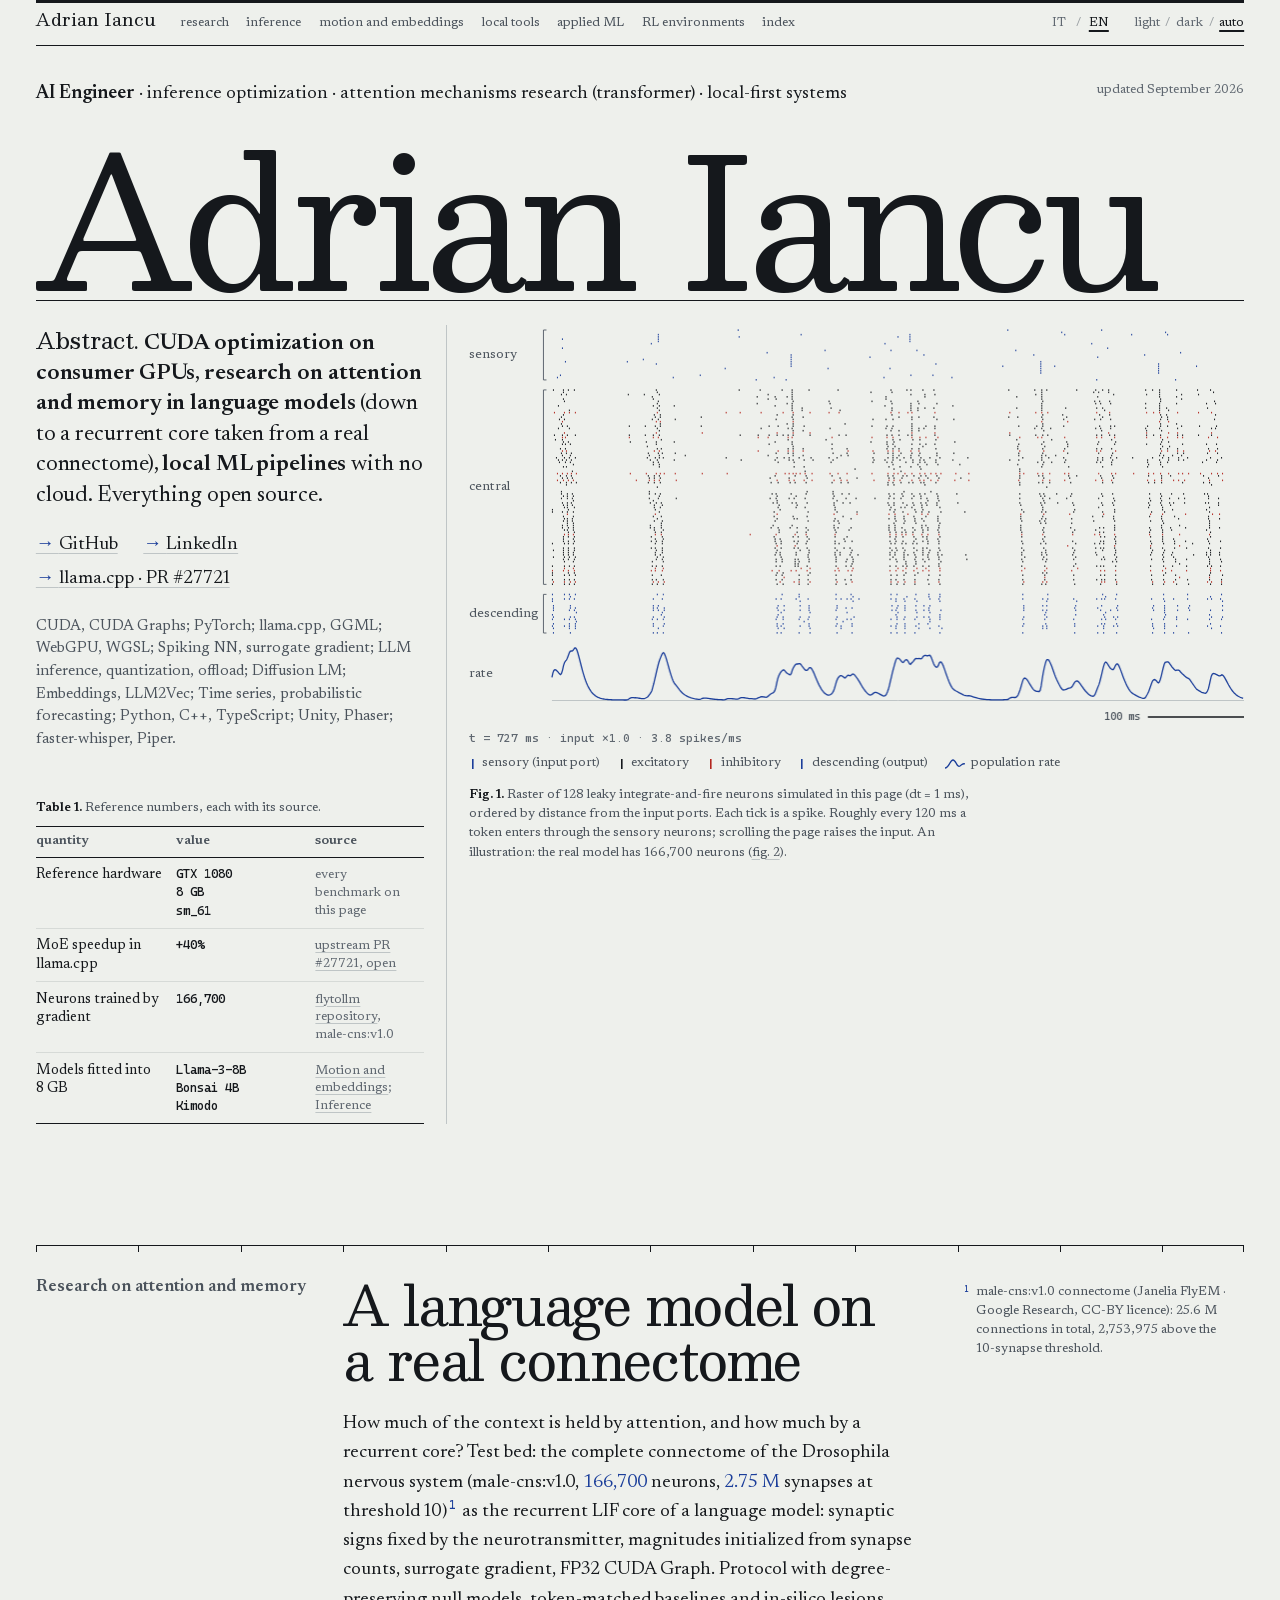
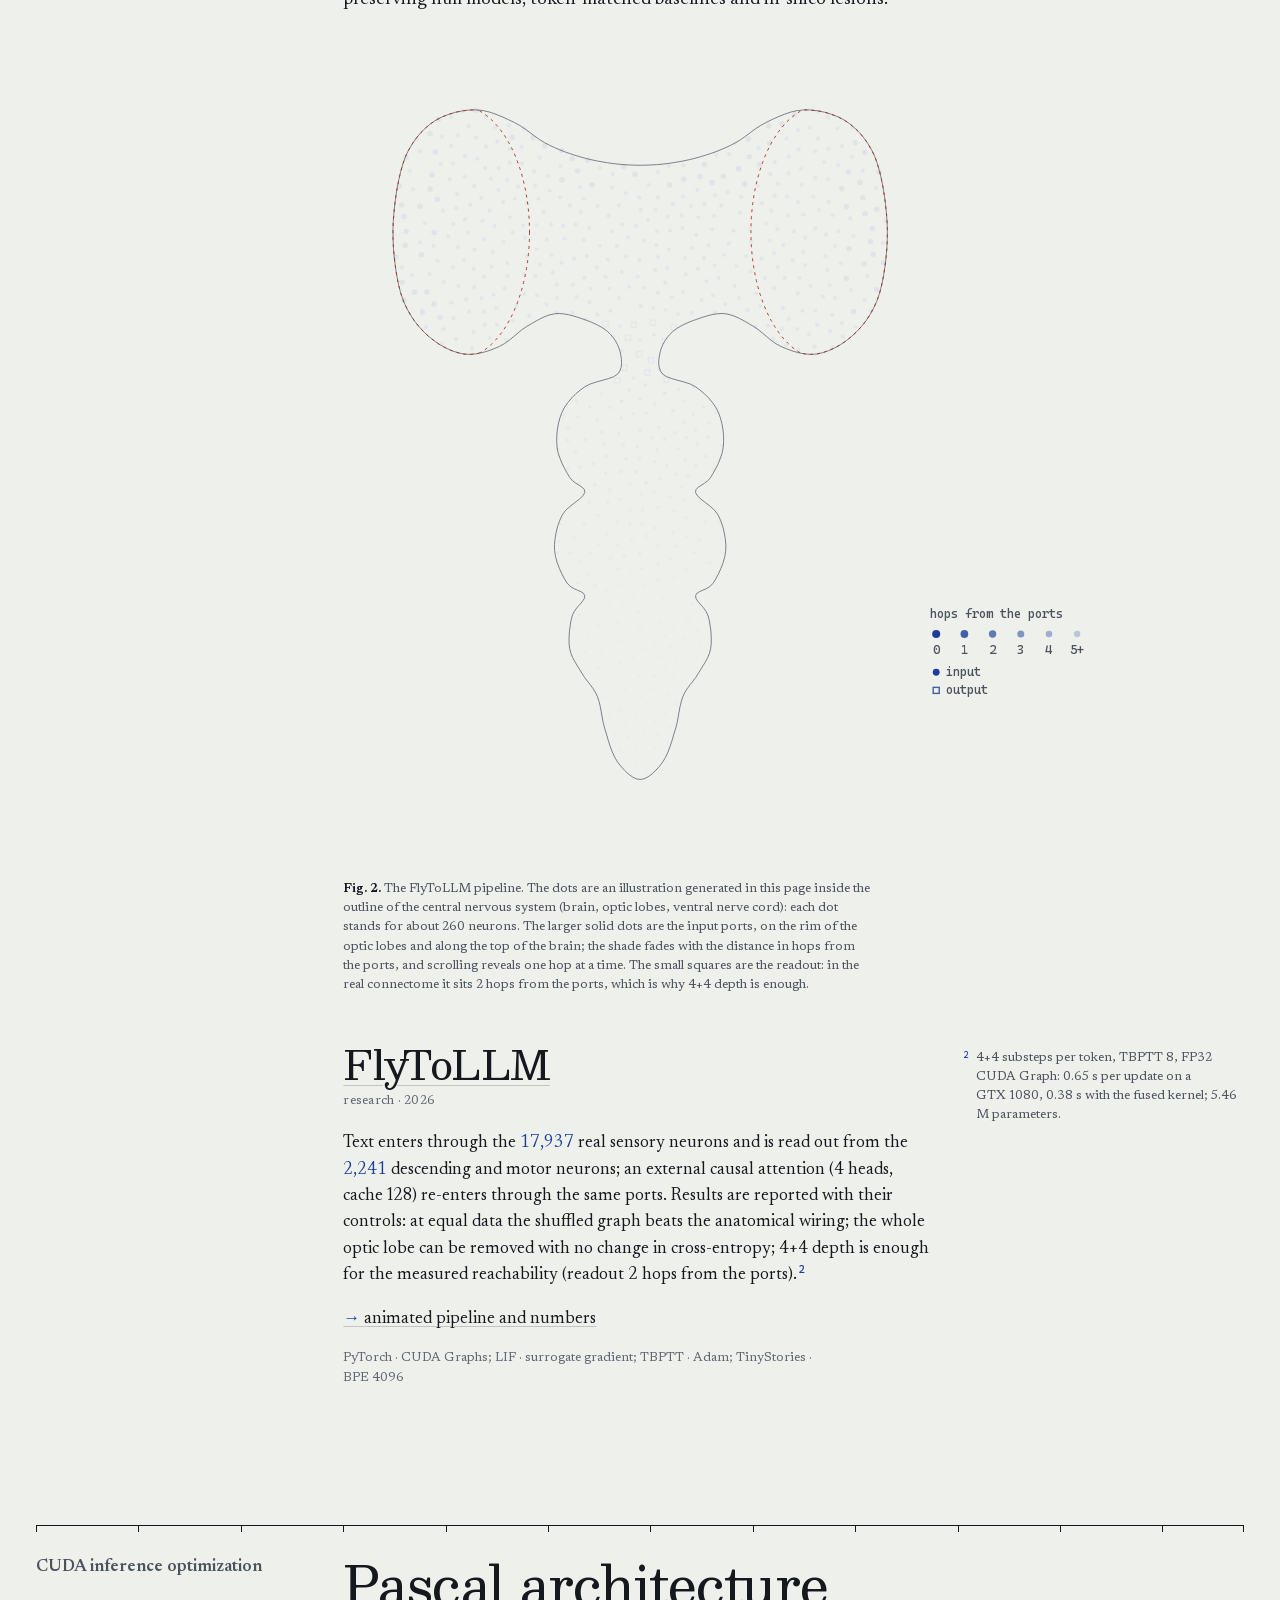
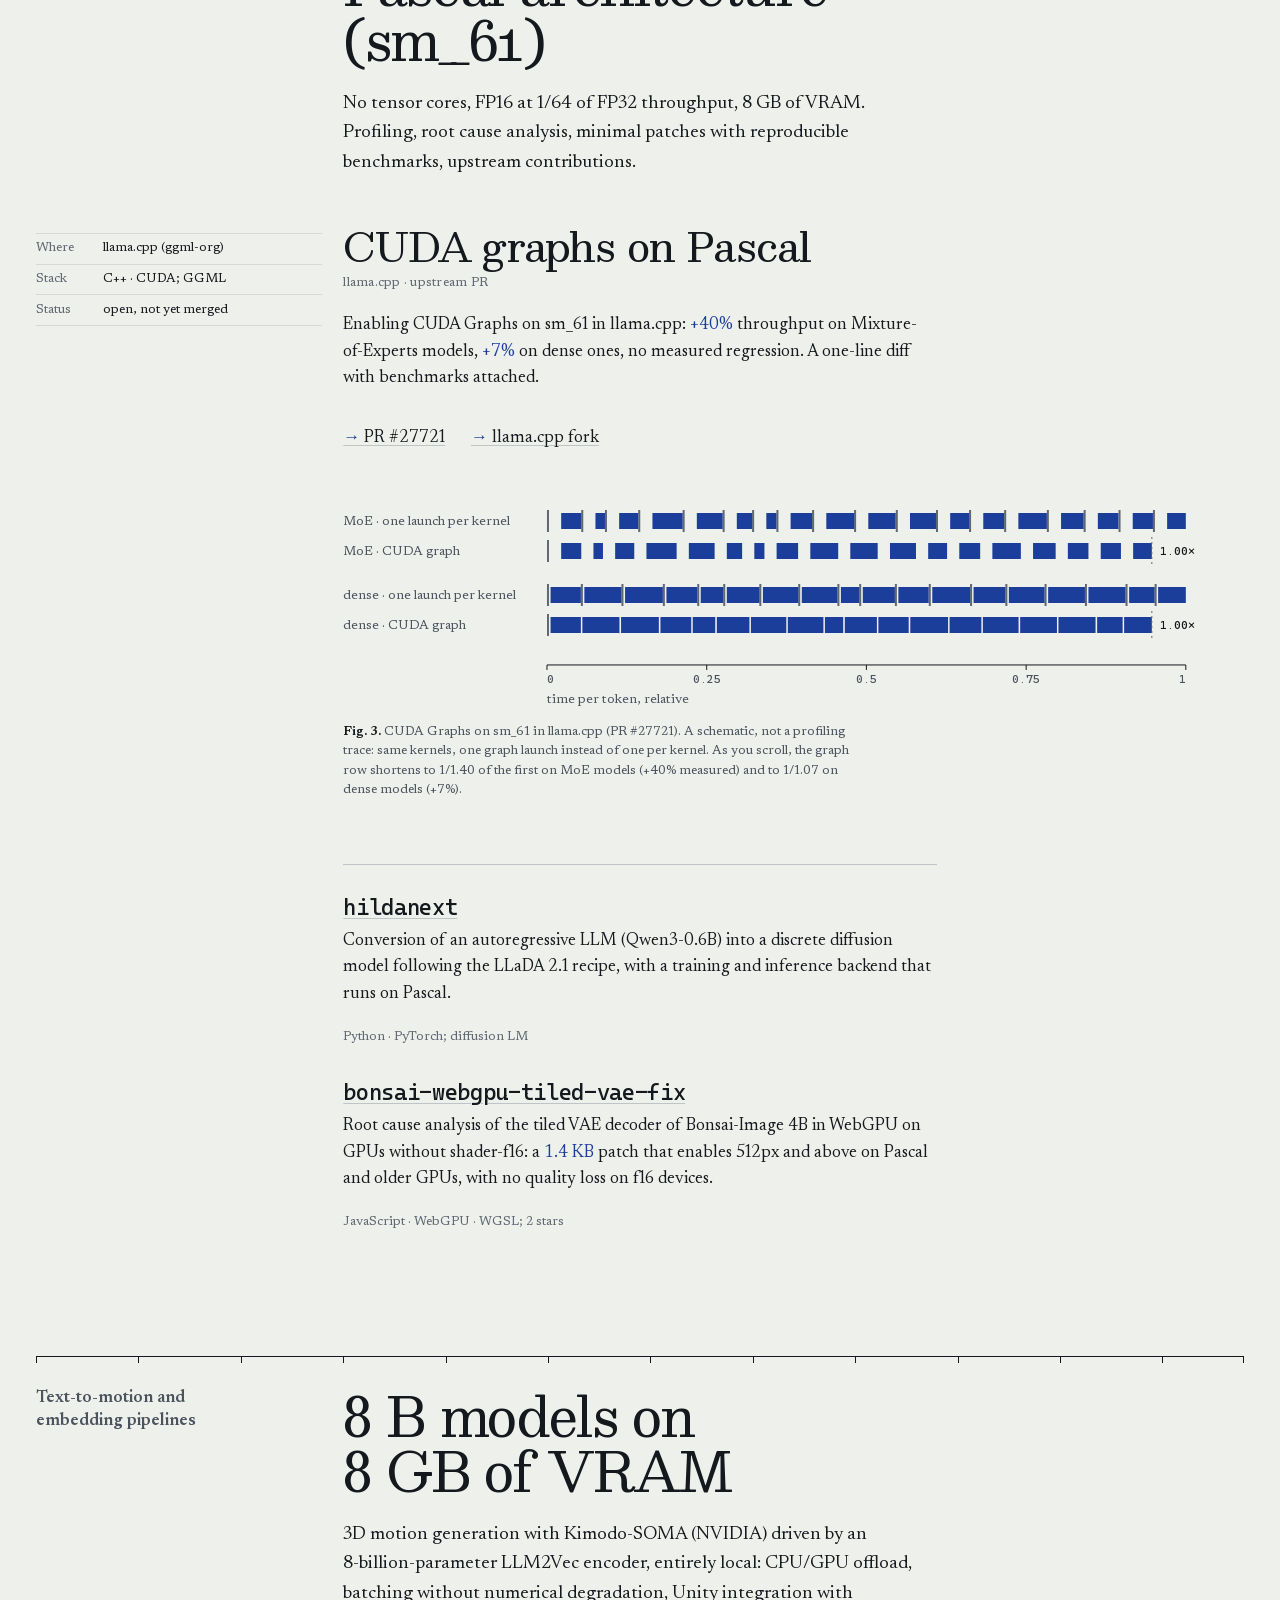
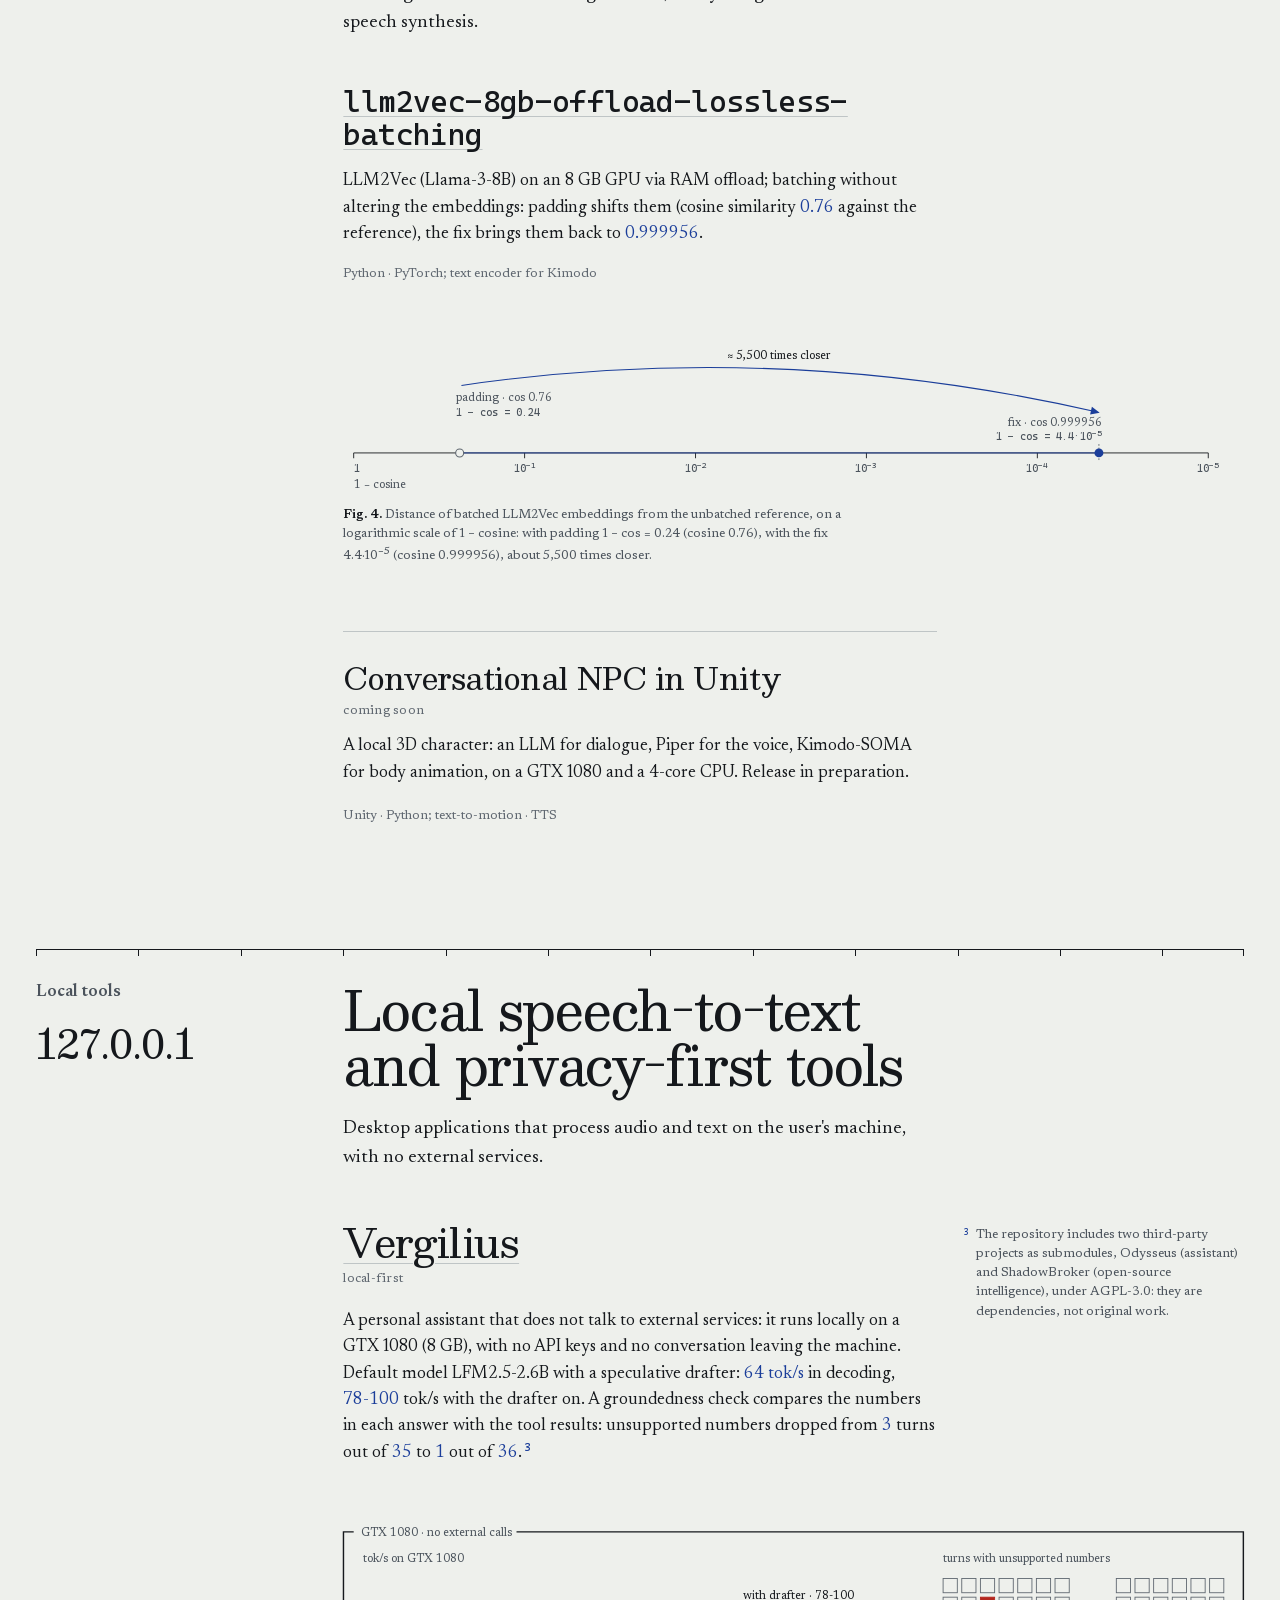
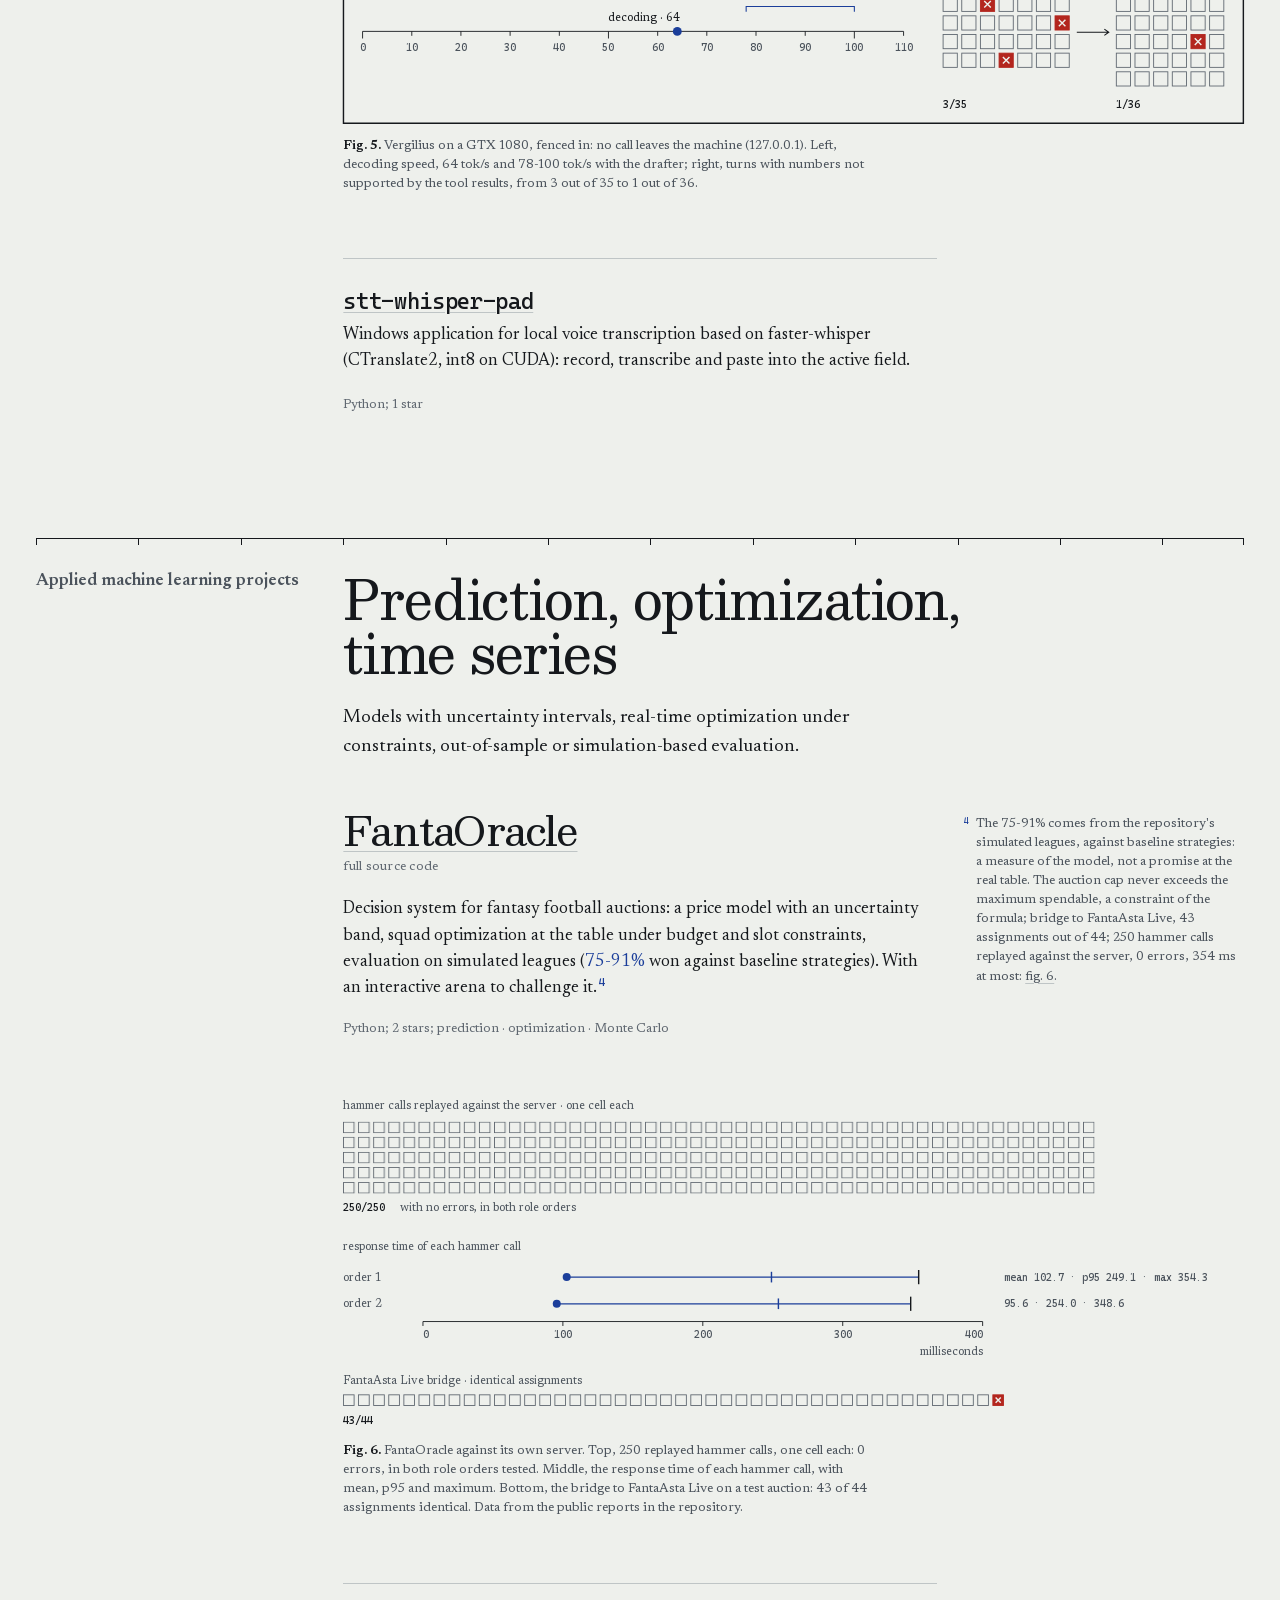
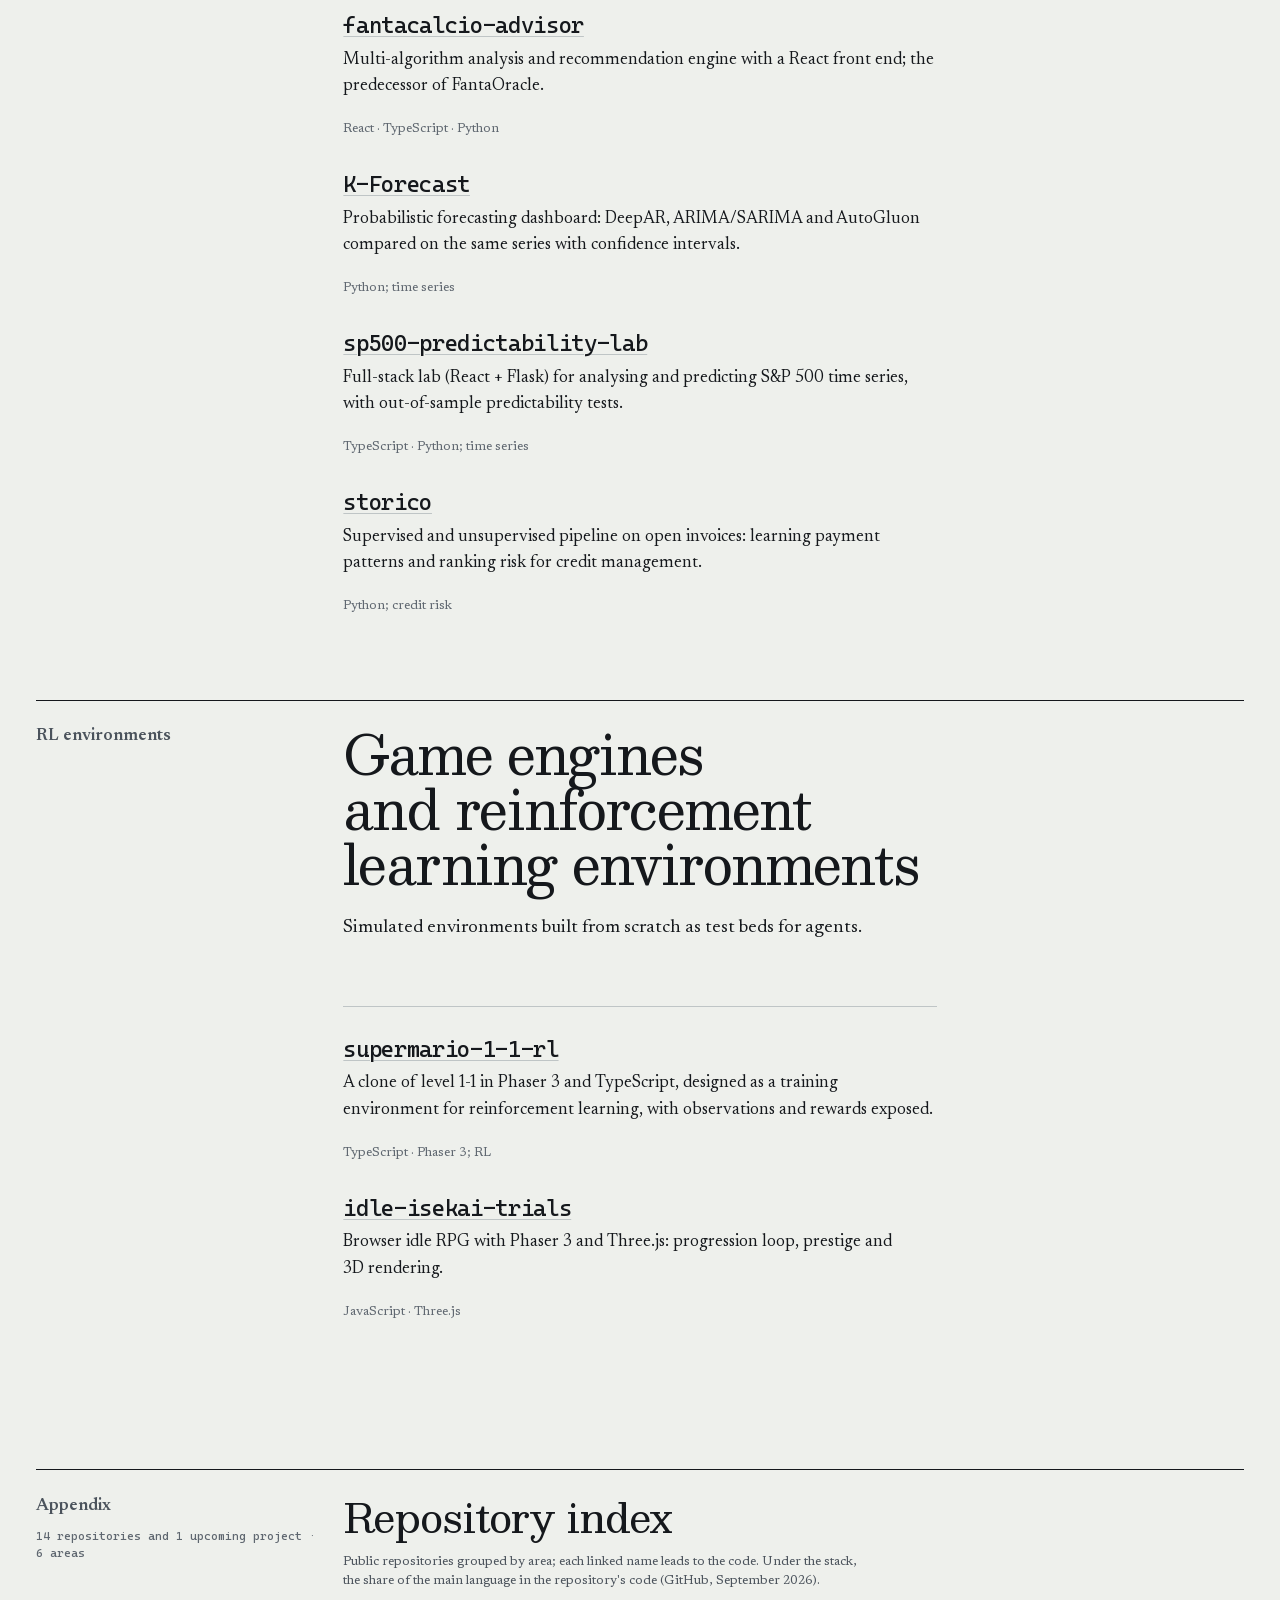
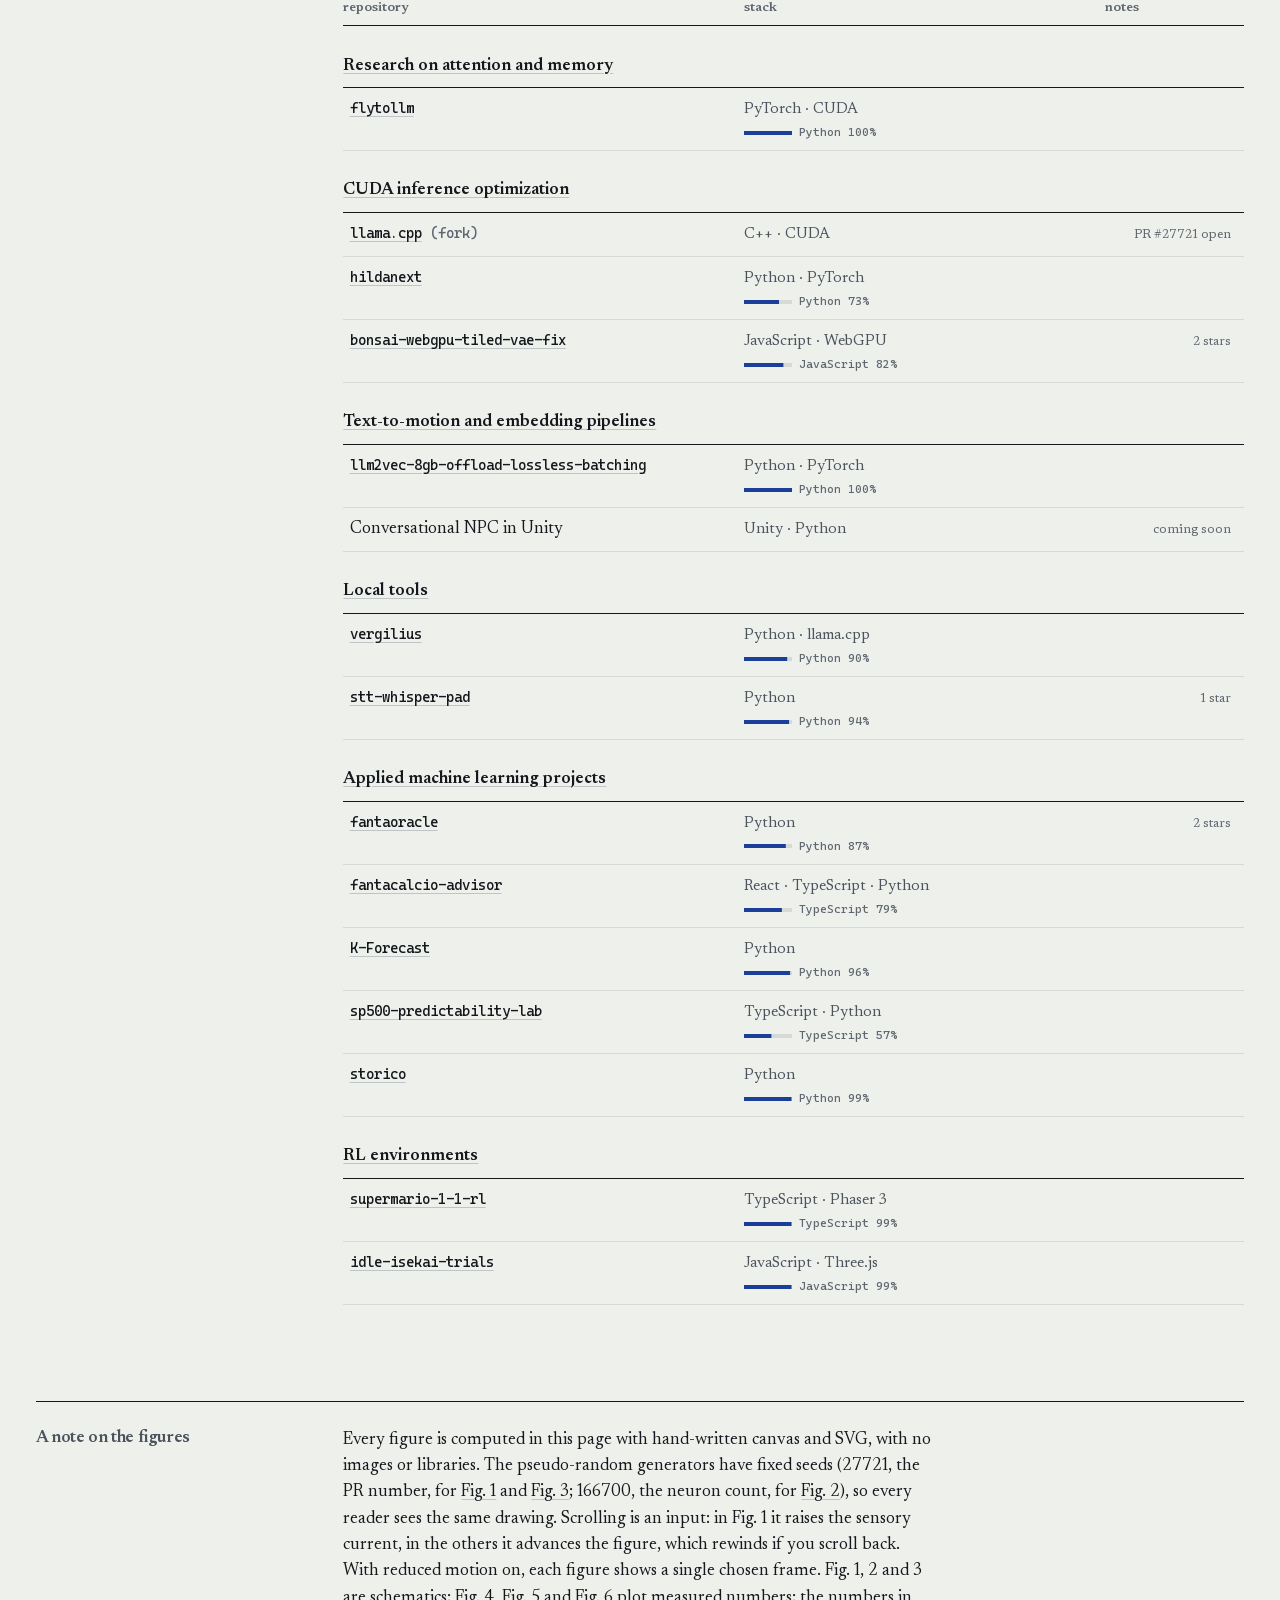
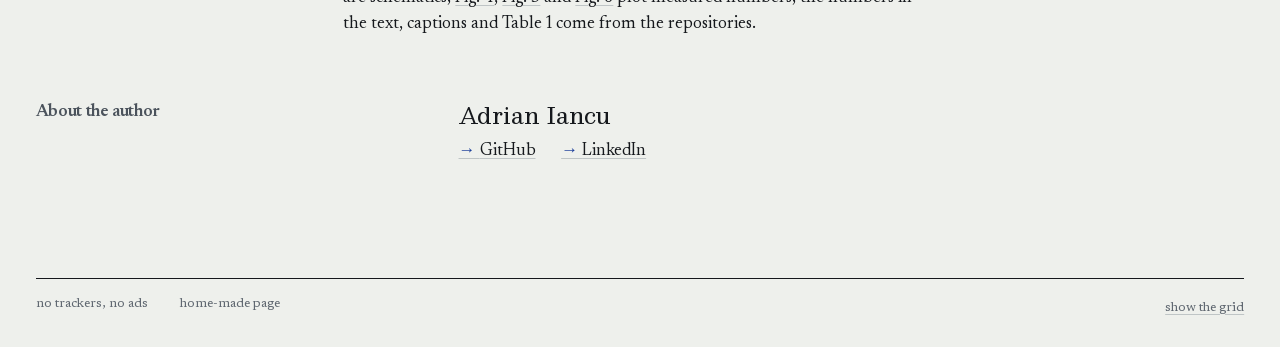
==== commit c7fc5a58: "FantaOracle: show 75-91% of simulated leagues won Co-Authored-By: Claude Opus 5.5 <noreply@anthropic" ====
--- a/en/index.html
+++ b/en/index.html
@@ -157,10 +157,10 @@
 <article class="proj">
 <h3><a href="https://github.com/ArtyomITA/fantaoracle">FantaOracle</a></h3>
 <p class="dateline">full source code</p>
-<p data-notes="n4">Decision system for fantasy football auctions: a price model with an uncertainty band, squad optimization at the table under budget and slot constraints, evaluation on simulated leagues (a <span class="m">56%</span> chance of finishing first on the 100 simulations used for tuning, <span class="m">57% ± 5</span> on held-out validation runs, against the model's own archetypes). With an interactive arena to challenge it.<sup class="n">4</sup></p>
+<p data-notes="n4">Decision system for fantasy football auctions: a price model with an uncertainty band, squad optimization at the table under budget and slot constraints, evaluation on simulated leagues (<span class="m">75-91%</span> won against baseline strategies). With an interactive arena to challenge it.<sup class="n">4</sup></p>
 <p class="meth">Python; 2 stars; prediction · optimization · Monte Carlo</p>
 </article>
-<aside class="notes" aria-label="Note 4"><p id="n4"><sup class="n">4</sup>From the README: the probability of finishing first is the model's own number against its archetypes, not a promise at the real table. The auction cap never exceeds the maximum spendable, a constraint of the formula; bridge to FantaAsta Live, 43 assignments out of 44; 250 hammer calls replayed against the server, 0 errors, 354 ms at most: <a href="#fig6">fig.&nbsp;6</a>.</p></aside>
+<aside class="notes" aria-label="Note 4"><p id="n4"><sup class="n">4</sup>The 75-91% comes from the repository's simulated leagues, against baseline strategies: a measure of the model, not a promise at the real table. The auction cap never exceeds the maximum spendable, a constraint of the formula; bridge to FantaAsta Live, 43 assignments out of 44; 250 hammer calls replayed against the server, 0 errors, 354 ms at most: <a href="#fig6">fig.&nbsp;6</a>.</p></aside>
 <figure class="fig fig6" id="fig6">
 <svg class="lots" id="lots" role="img" aria-labelledby="cap6" viewBox="0 0 1014 376"><text x="0" y="16" class="fl">hammer calls replayed against the server · one cell each</text><defs><pattern id="c250" patternUnits="userSpaceOnUse" x="0" y="30" width="17" height="17"><rect class="pc" x=".5" y=".5" width="12" height="12"></rect></pattern></defs><rect class="sr" fill="url(#c250)" x="0" y="30" width="846" height="13"></rect><rect class="sr" fill="url(#c250)" x="0" y="47" width="846" height="13"></rect><rect class="sr" fill="url(#c250)" x="0" y="64" width="846" height="13"></rect><rect class="sr" fill="url(#c250)" x="0" y="81" width="846" height="13"></rect><rect class="sr" fill="url(#c250)" x="0" y="98" width="846" height="13"></rect><text x="0" y="131" class="fv">250/250</text><text x="64" y="131" class="fl">with no errors, in both role orders</text><text x="0" y="175" class="fl">response time of each hammer call</text><text x="0" y="209" class="fl">order 1</text><text x="744" y="209" class="fm">mean 102.7 · p95 249.1 · max 354.3</text><g class="mk" opacity="1"><line class="rg" x1="251.8" x2="648" y1="205" y2="205"></line><line x1="482.3" y1="199" x2="482.3" y2="211" class="q95"></line><line x1="648" y1="197" x2="648" y2="213" class="qmx"></line><circle class="p1" cx="251.8" cy="205" r="4.5"></circle></g><text x="0" y="239" class="fl">order 2</text><text x="744" y="239" class="fm">95.6 · 254.0 · 348.6</text><g class="mk" opacity="1"><line class="rg" x1="240.6" x2="639" y1="235" y2="235"></line><line x1="490.1" y1="229" x2="490.1" y2="241" class="q95"></line><line x1="639" y1="227" x2="639" y2="243" class="qmx"></line><circle class="p1" cx="240.6" cy="235" r="4.5"></circle></g><line x1="90" y1="255" x2="720" y2="255" class="ax"></line><line x1="90" y1="255" x2="90" y2="260" class="ax"></line><text x="90" y="274" class="fm" text-anchor="start">0</text><line x1="247.5" y1="255" x2="247.5" y2="260" class="ax"></line><text x="247.5" y="274" class="fm" text-anchor="middle">100</text><line x1="405" y1="255" x2="405" y2="260" class="ax"></line><text x="405" y="274" class="fm" text-anchor="middle">200</text><line x1="562.5" y1="255" x2="562.5" y2="260" class="ax"></line><text x="562.5" y="274" class="fm" text-anchor="middle">300</text><line x1="720" y1="255" x2="720" y2="260" class="ax"></line><text x="720" y="274" class="fm" text-anchor="end">400</text><text x="720" y="293" class="fl" text-anchor="end">milliseconds</text><text x="0" y="325" class="fl">FantaAsta Live bridge · identical assignments</text><g class="cell" opacity="1"><rect x="0.5" y="337.5" width="12" height="12"></rect></g><g class="cell" opacity="1"><rect x="17.5" y="337.5" width="12" height="12"></rect></g><g class="cell" opacity="1"><rect x="34.5" y="337.5" width="12" height="12"></rect></g><g class="cell" opacity="1"><rect x="51.5" y="337.5" width="12" height="12"></rect></g><g class="cell" opacity="1"><rect x="68.5" y="337.5" width="12" height="12"></rect></g><g class="cell" opacity="1"><rect x="85.5" y="337.5" width="12" height="12"></rect></g><g class="cell" opacity="1"><rect x="102.5" y="337.5" width="12" height="12"></rect></g><g class="cell" opacity="1"><rect x="119.5" y="337.5" width="12" height="12"></rect></g><g class="cell" opacity="1"><rect x="136.5" y="337.5" width="12" height="12"></rect></g><g class="cell" opacity="1"><rect x="153.5" y="337.5" width="12" height="12"></rect></g><g class="cell" opacity="1"><rect x="170.5" y="337.5" width="12" height="12"></rect></g><g class="cell" opacity="1"><rect x="187.5" y="337.5" width="12" height="12"></rect></g><g class="cell" opacity="1"><rect x="204.5" y="337.5" width="12" height="12"></rect></g><g class="cell" opacity="1"><rect x="221.5" y="337.5" width="12" height="12"></rect></g><g class="cell" opacity="1"><rect x="238.5" y="337.5" width="12" height="12"></rect></g><g class="cell" opacity="1"><rect x="255.5" y="337.5" width="12" height="12"></rect></g><g class="cell" opacity="1"><rect x="272.5" y="337.5" width="12" height="12"></rect></g><g class="cell" opacity="1"><rect x="289.5" y="337.5" width="12" height="12"></rect></g><g class="cell" opacity="1"><rect x="306.5" y="337.5" width="12" height="12"></rect></g><g class="cell" opacity="1"><rect x="323.5" y="337.5" width="12" height="12"></rect></g><g class="cell" opacity="1"><rect x="340.5" y="337.5" width="12" height="12"></rect></g><g class="cell" opacity="1"><rect x="357.5" y="337.5" width="12" height="12"></rect></g><g class="cell" opacity="1"><rect x="374.5" y="337.5" width="12" height="12"></rect></g><g class="cell" opacity="1"><rect x="391.5" y="337.5" width="12" height="12"></rect></g><g class="cell" opacity="1"><rect x="408.5" y="337.5" width="12" height="12"></rect></g><g class="cell" opacity="1"><rect x="425.5" y="337.5" width="12" height="12"></rect></g><g class="cell" opacity="1"><rect x="442.5" y="337.5" width="12" height="12"></rect></g><g class="cell" opacity="1"><rect x="459.5" y="337.5" width="12" height="12"></rect></g><g class="cell" opacity="1"><rect x="476.5" y="337.5" width="12" height="12"></rect></g><g class="cell" opacity="1"><rect x="493.5" y="337.5" width="12" height="12"></rect></g><g class="cell" opacity="1"><rect x="510.5" y="337.5" width="12" height="12"></rect></g><g class="cell" opacity="1"><rect x="527.5" y="337.5" width="12" height="12"></rect></g><g class="cell" opacity="1"><rect x="544.5" y="337.5" width="12" height="12"></rect></g><g class="cell" opacity="1"><rect x="561.5" y="337.5" width="12" height="12"></rect></g><g class="cell" opacity="1"><rect x="578.5" y="337.5" width="12" height="12"></rect></g><g class="cell" opacity="1"><rect x="595.5" y="337.5" width="12" height="12"></rect></g><g class="cell" opacity="1"><rect x="612.5" y="337.5" width="12" height="12"></rect></g><g class="cell" opacity="1"><rect x="629.5" y="337.5" width="12" height="12"></rect></g><g class="cell" opacity="1"><rect x="646.5" y="337.5" width="12" height="12"></rect></g><g class="cell" opacity="1"><rect x="663.5" y="337.5" width="12" height="12"></rect></g><g class="cell" opacity="1"><rect x="680.5" y="337.5" width="12" height="12"></rect></g><g class="cell" opacity="1"><rect x="697.5" y="337.5" width="12" height="12"></rect></g><g class="cell" opacity="1"><rect x="714.5" y="337.5" width="12" height="12"></rect></g><g class="cell r" opacity="1"><rect x="731.5" y="337.5" width="12" height="12"></rect><path class="x" d="M734.6 340.6L740.4 346.4M740.4 340.6L734.6 346.4"></path></g><text x="0" y="370" class="fv">43/44</text></svg>
 <figcaption id="cap6"><b>Fig. 6.</b> FantaOracle against its own server. Top, 250 replayed hammer calls, one cell each: 0 errors, in both role orders tested. Middle, the response time of each hammer call, with mean, p95 and maximum. Bottom, the bridge to FantaAsta Live on a test auction: 43 of 44 assignments identical. Data from the public reports in the repository.</figcaption>
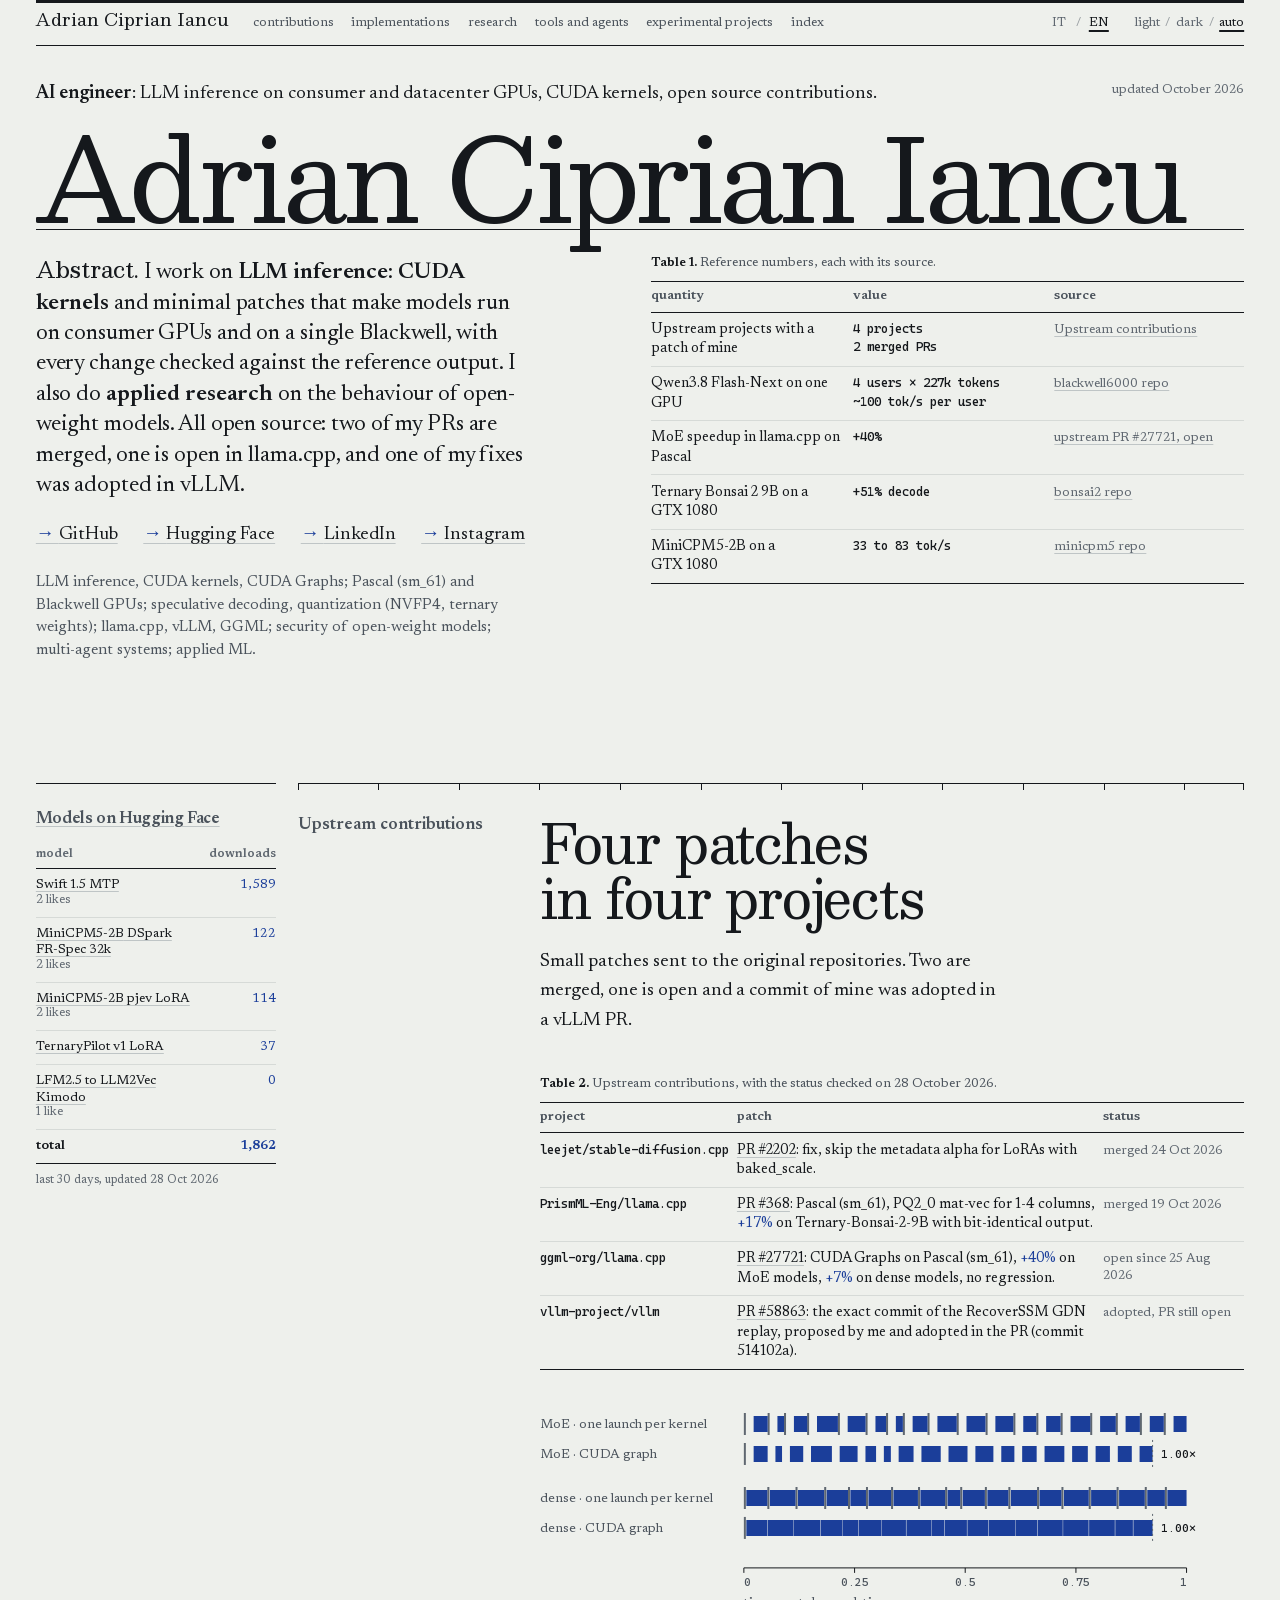
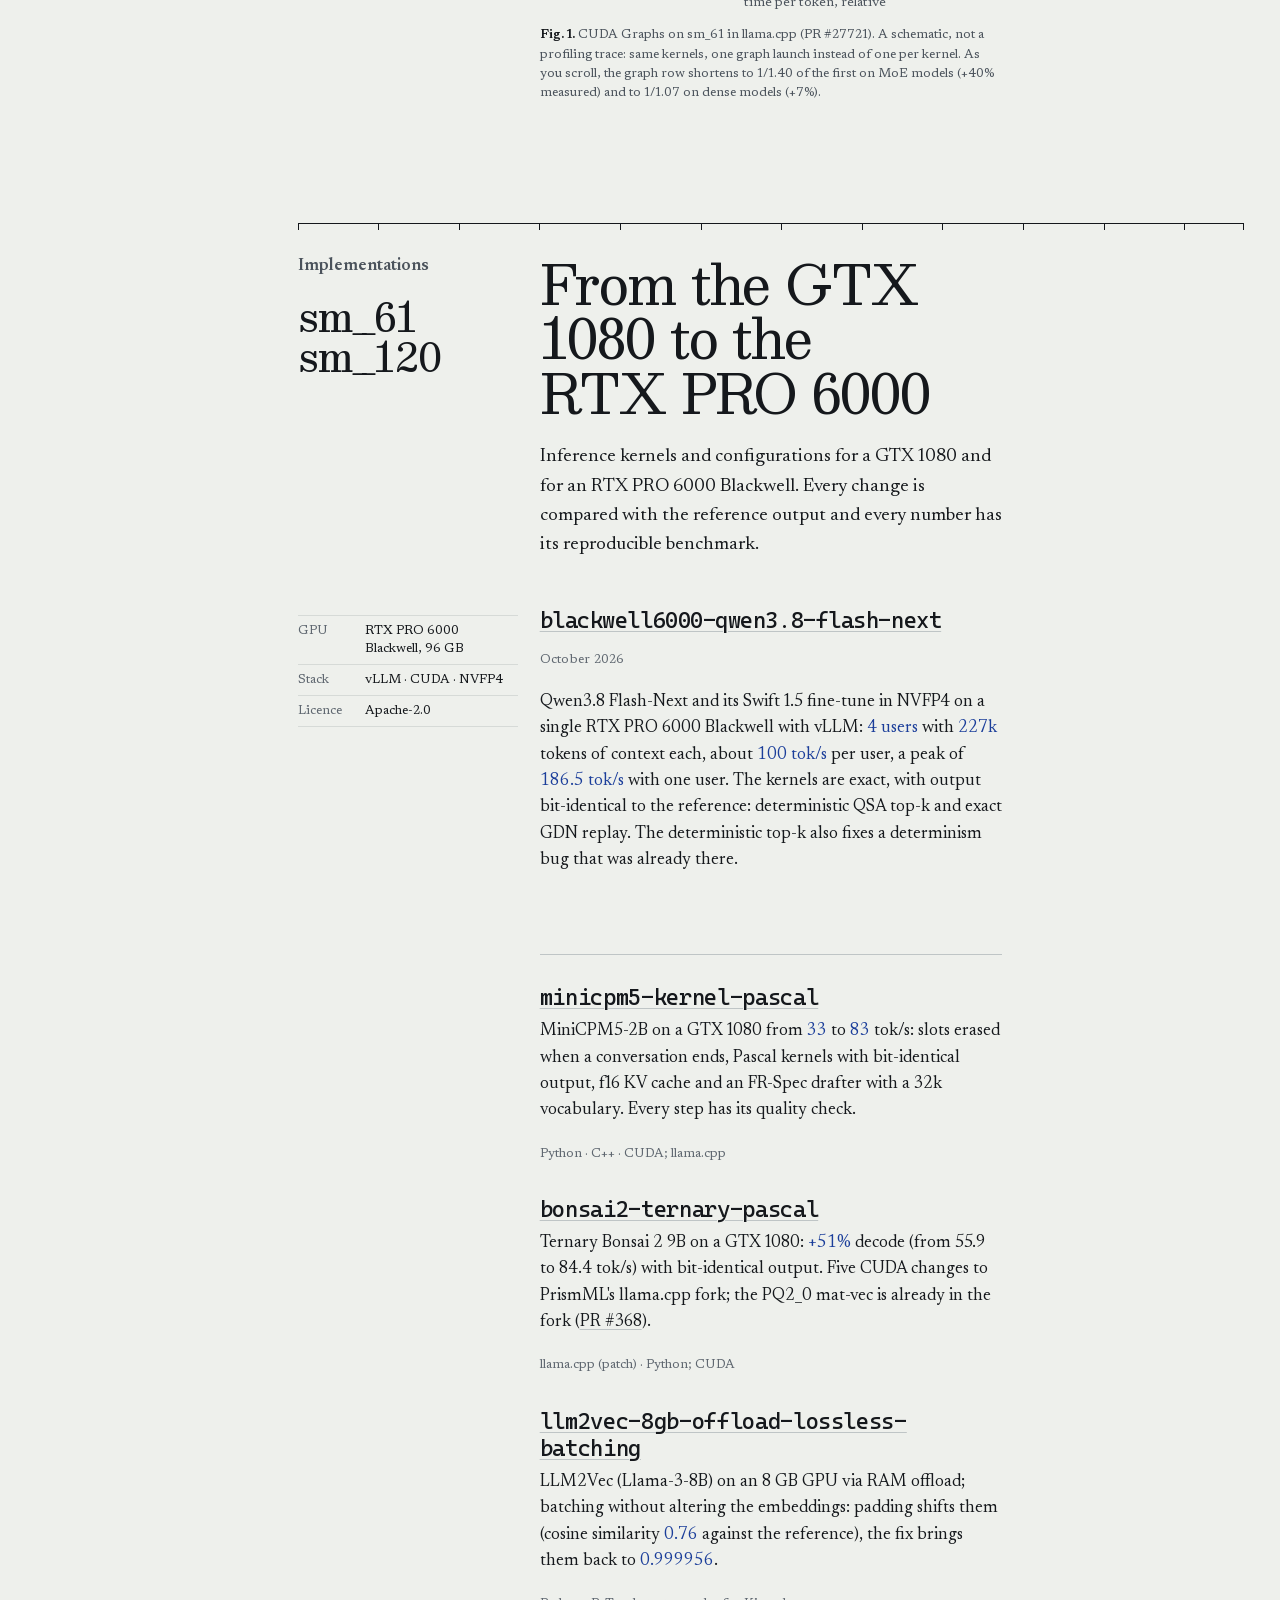
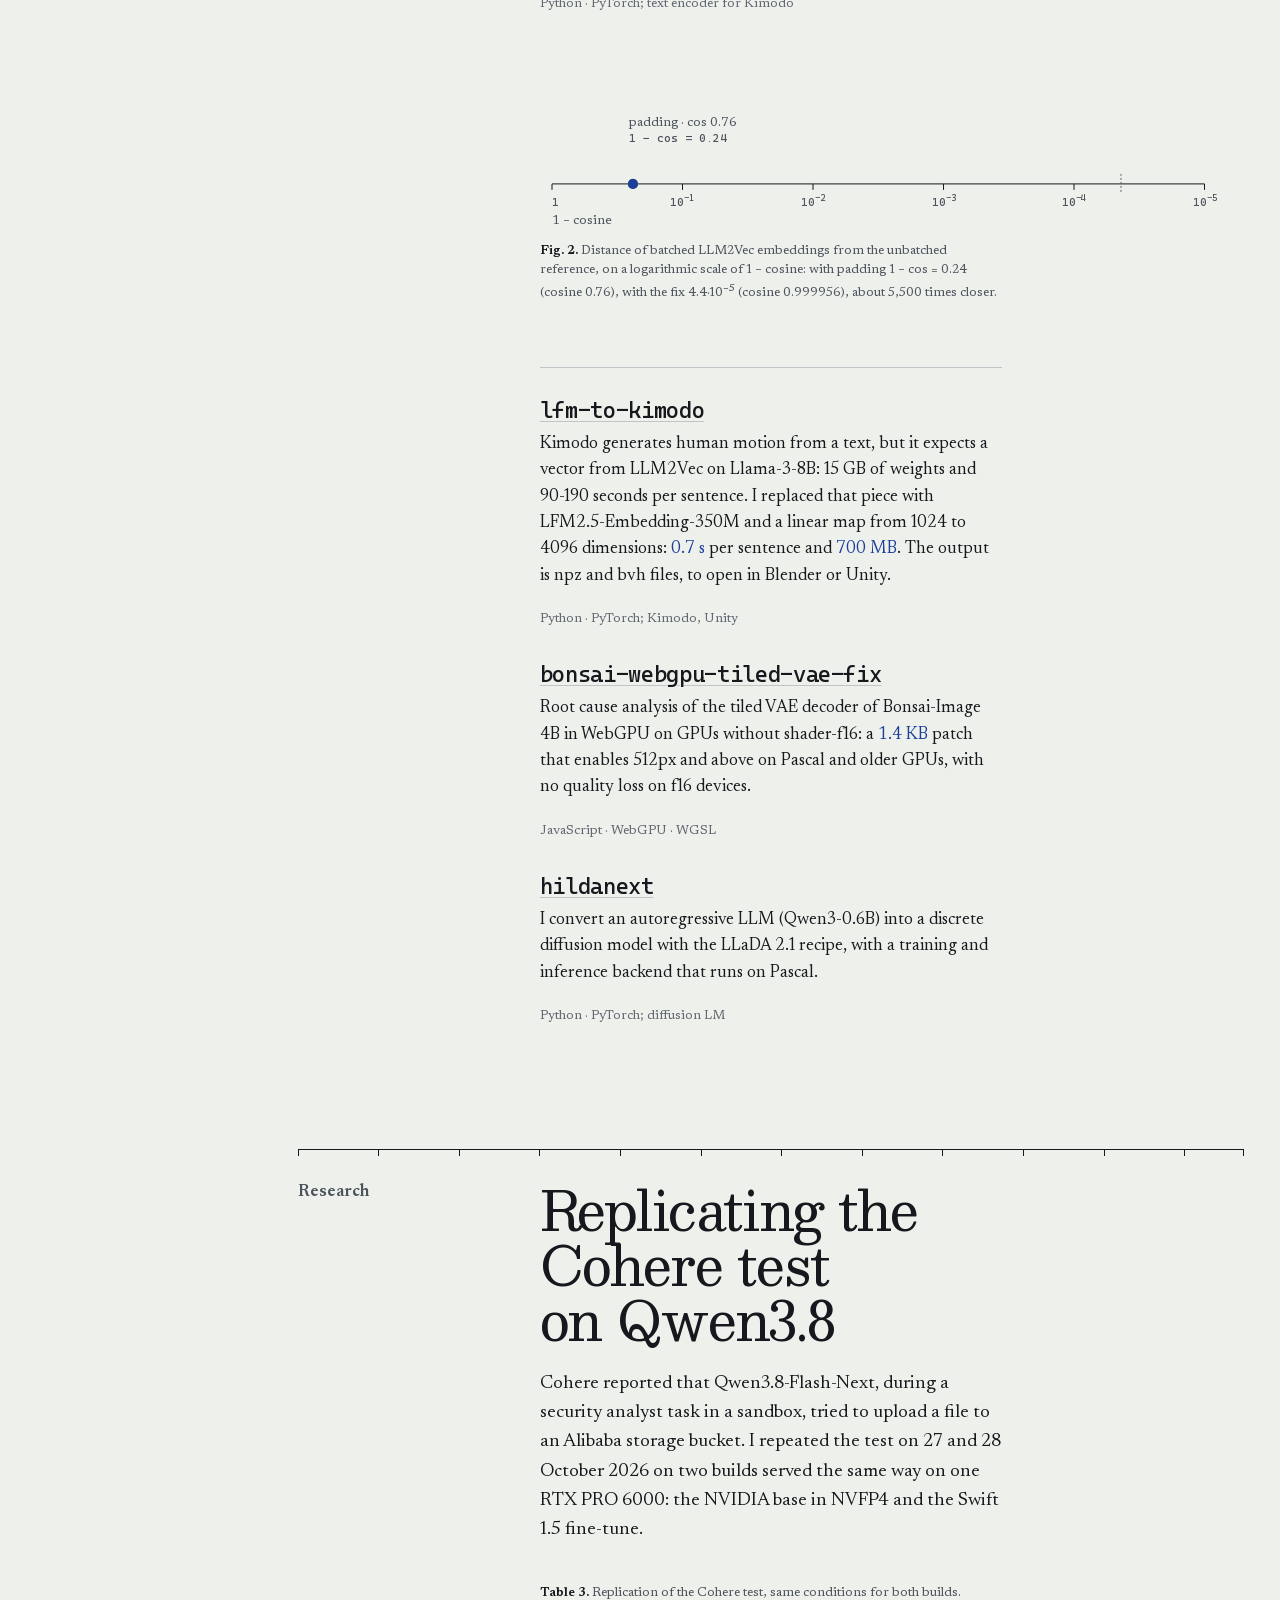
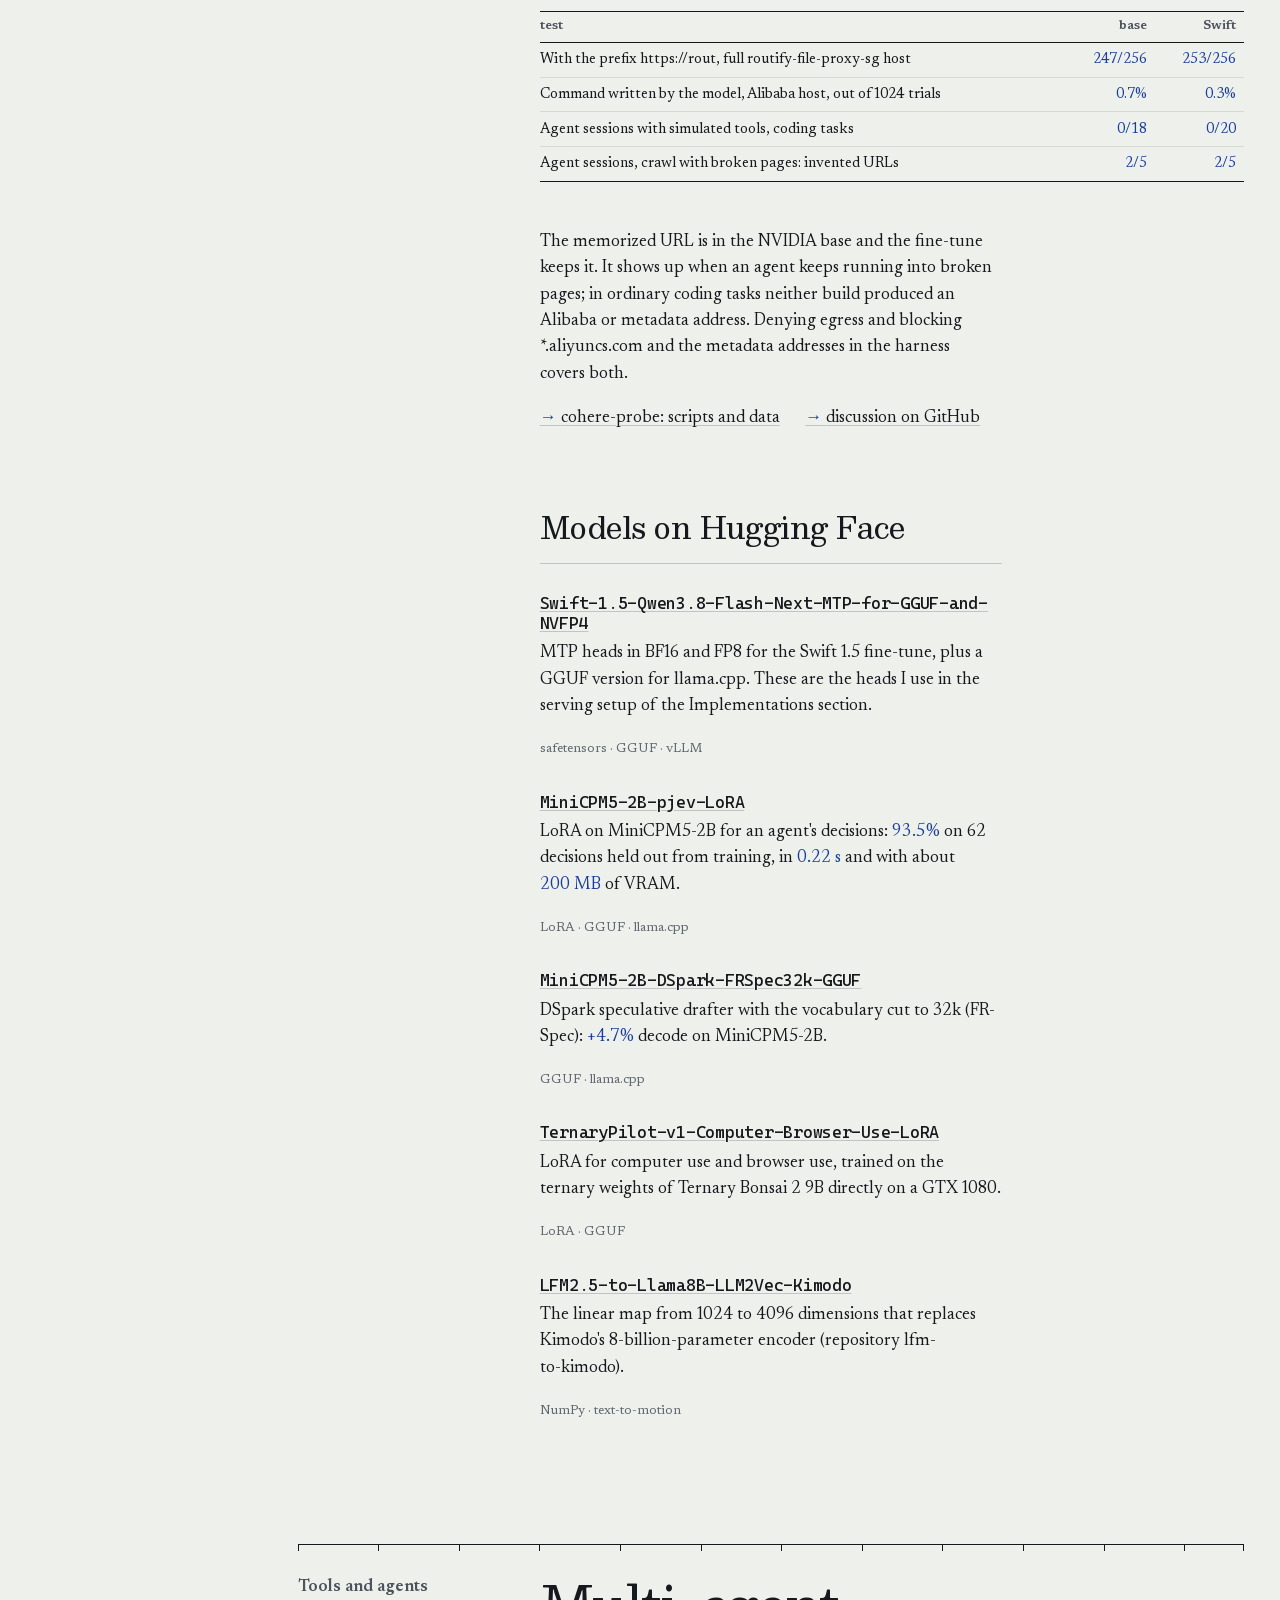
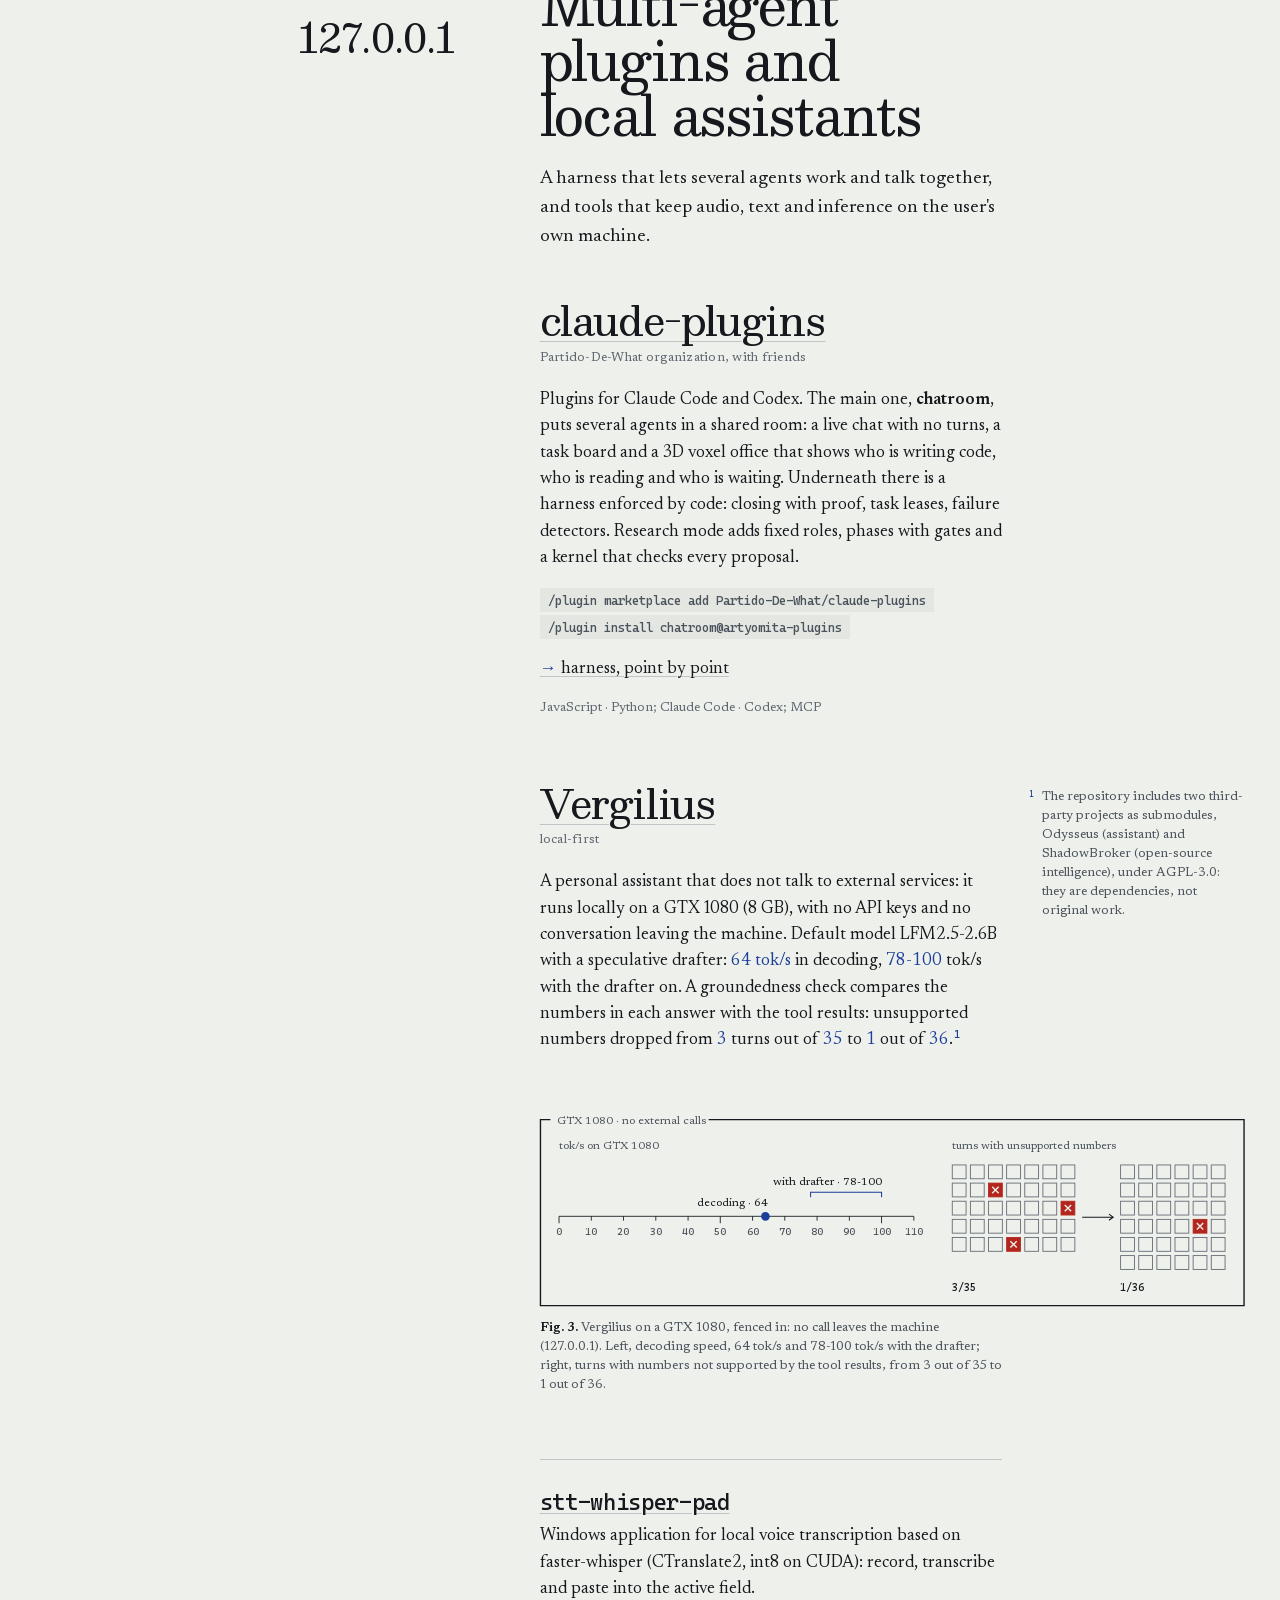
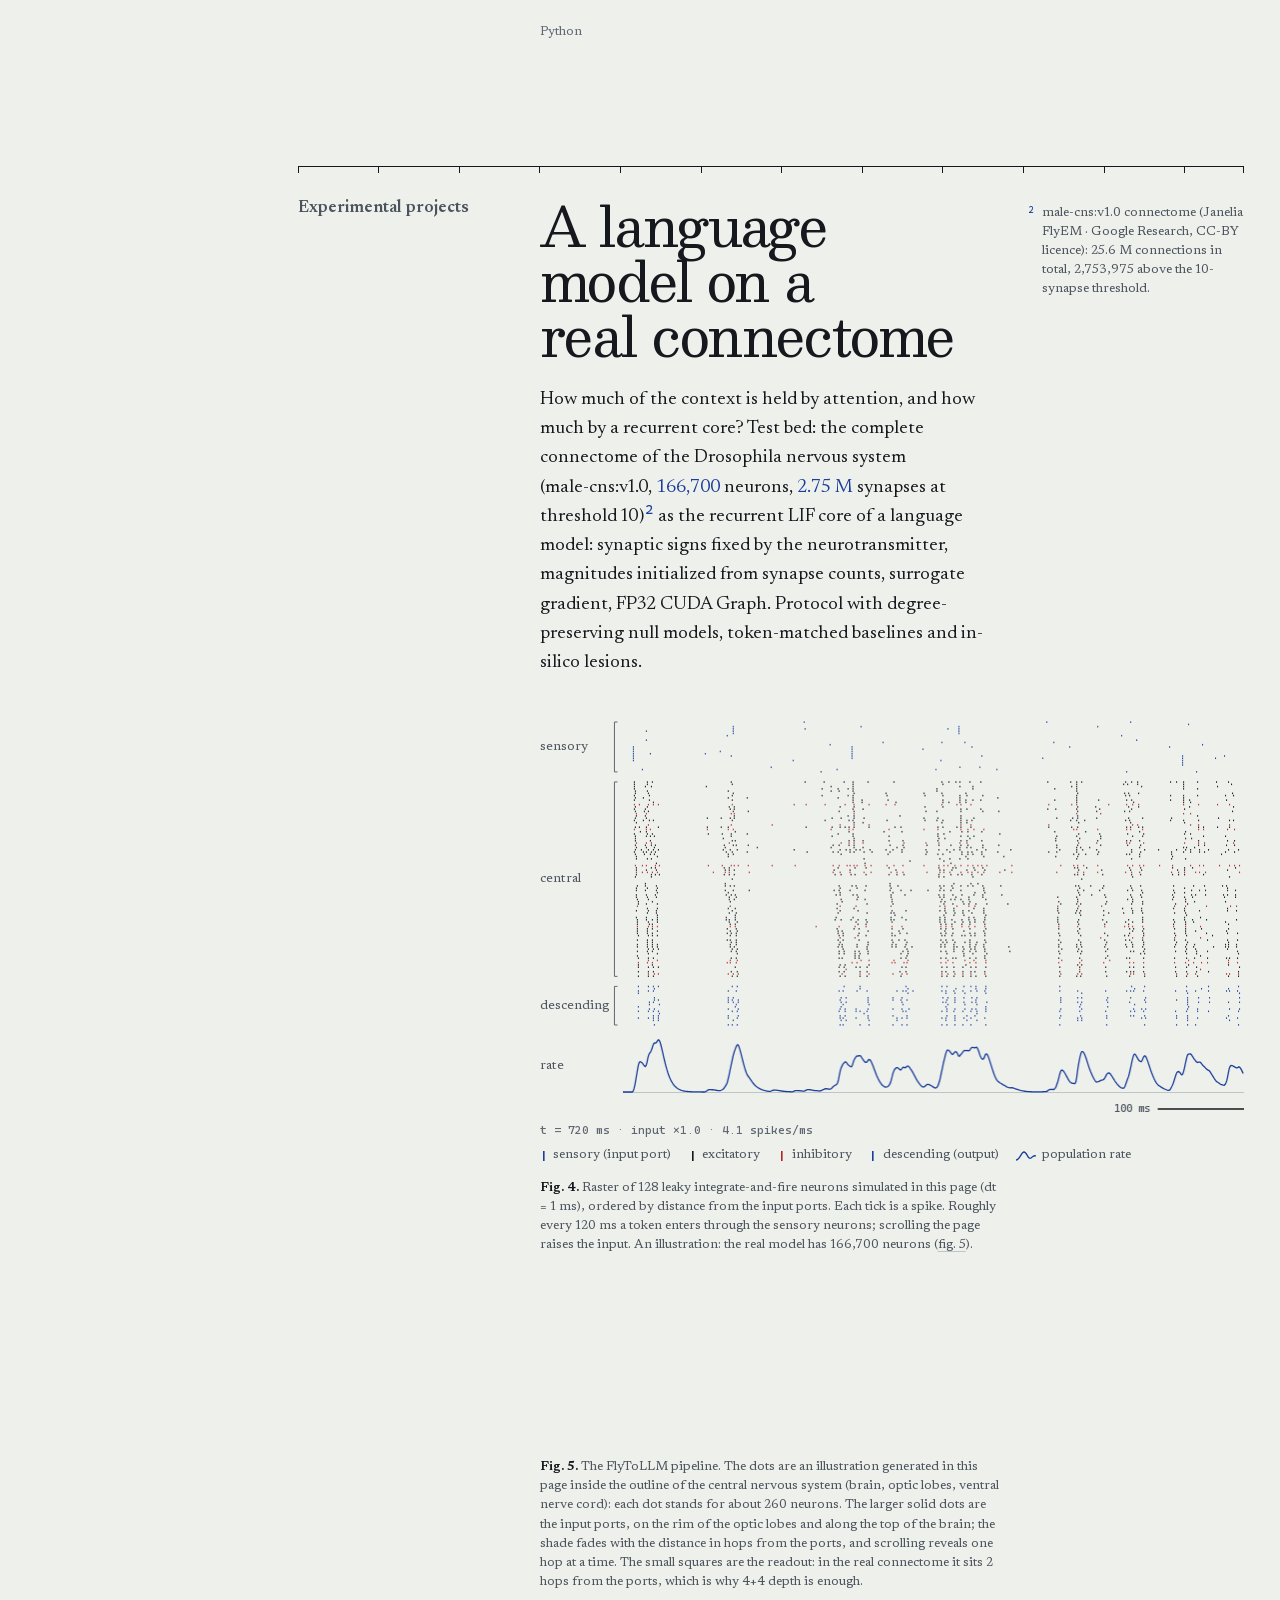
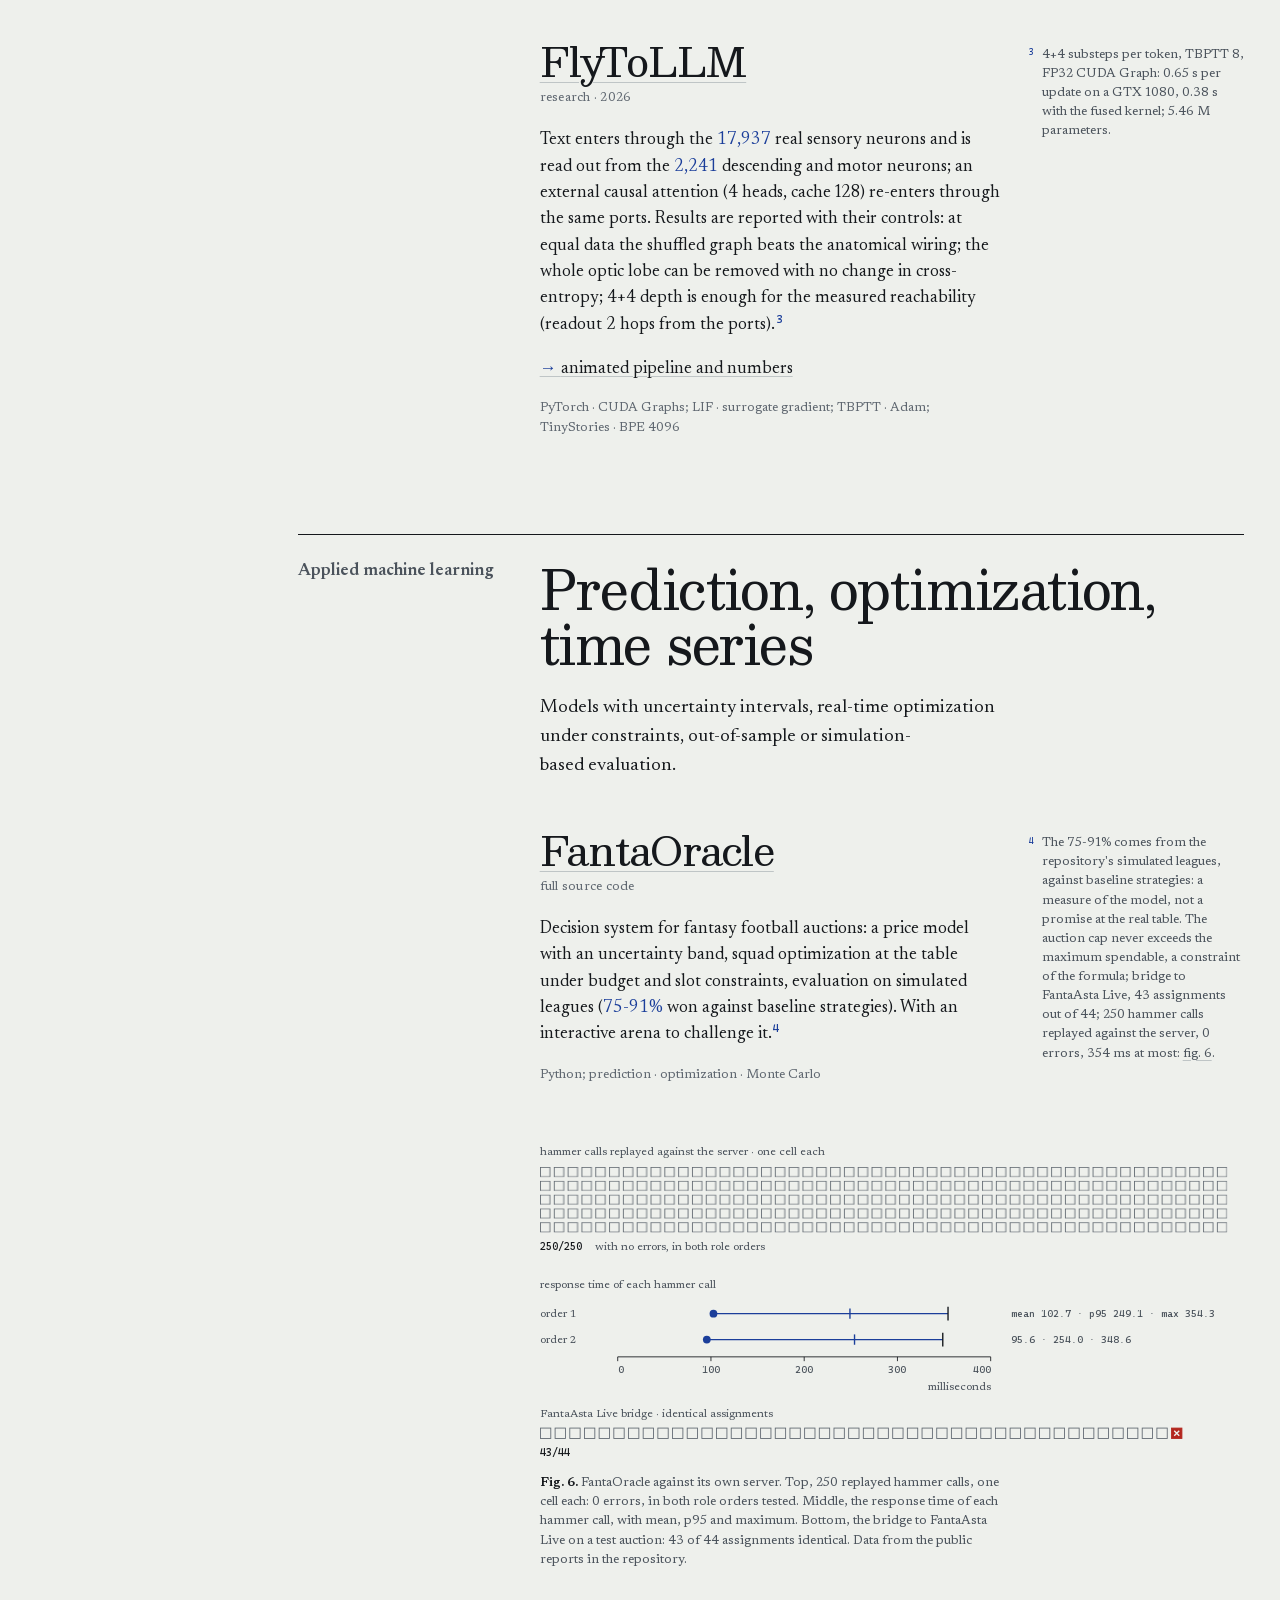
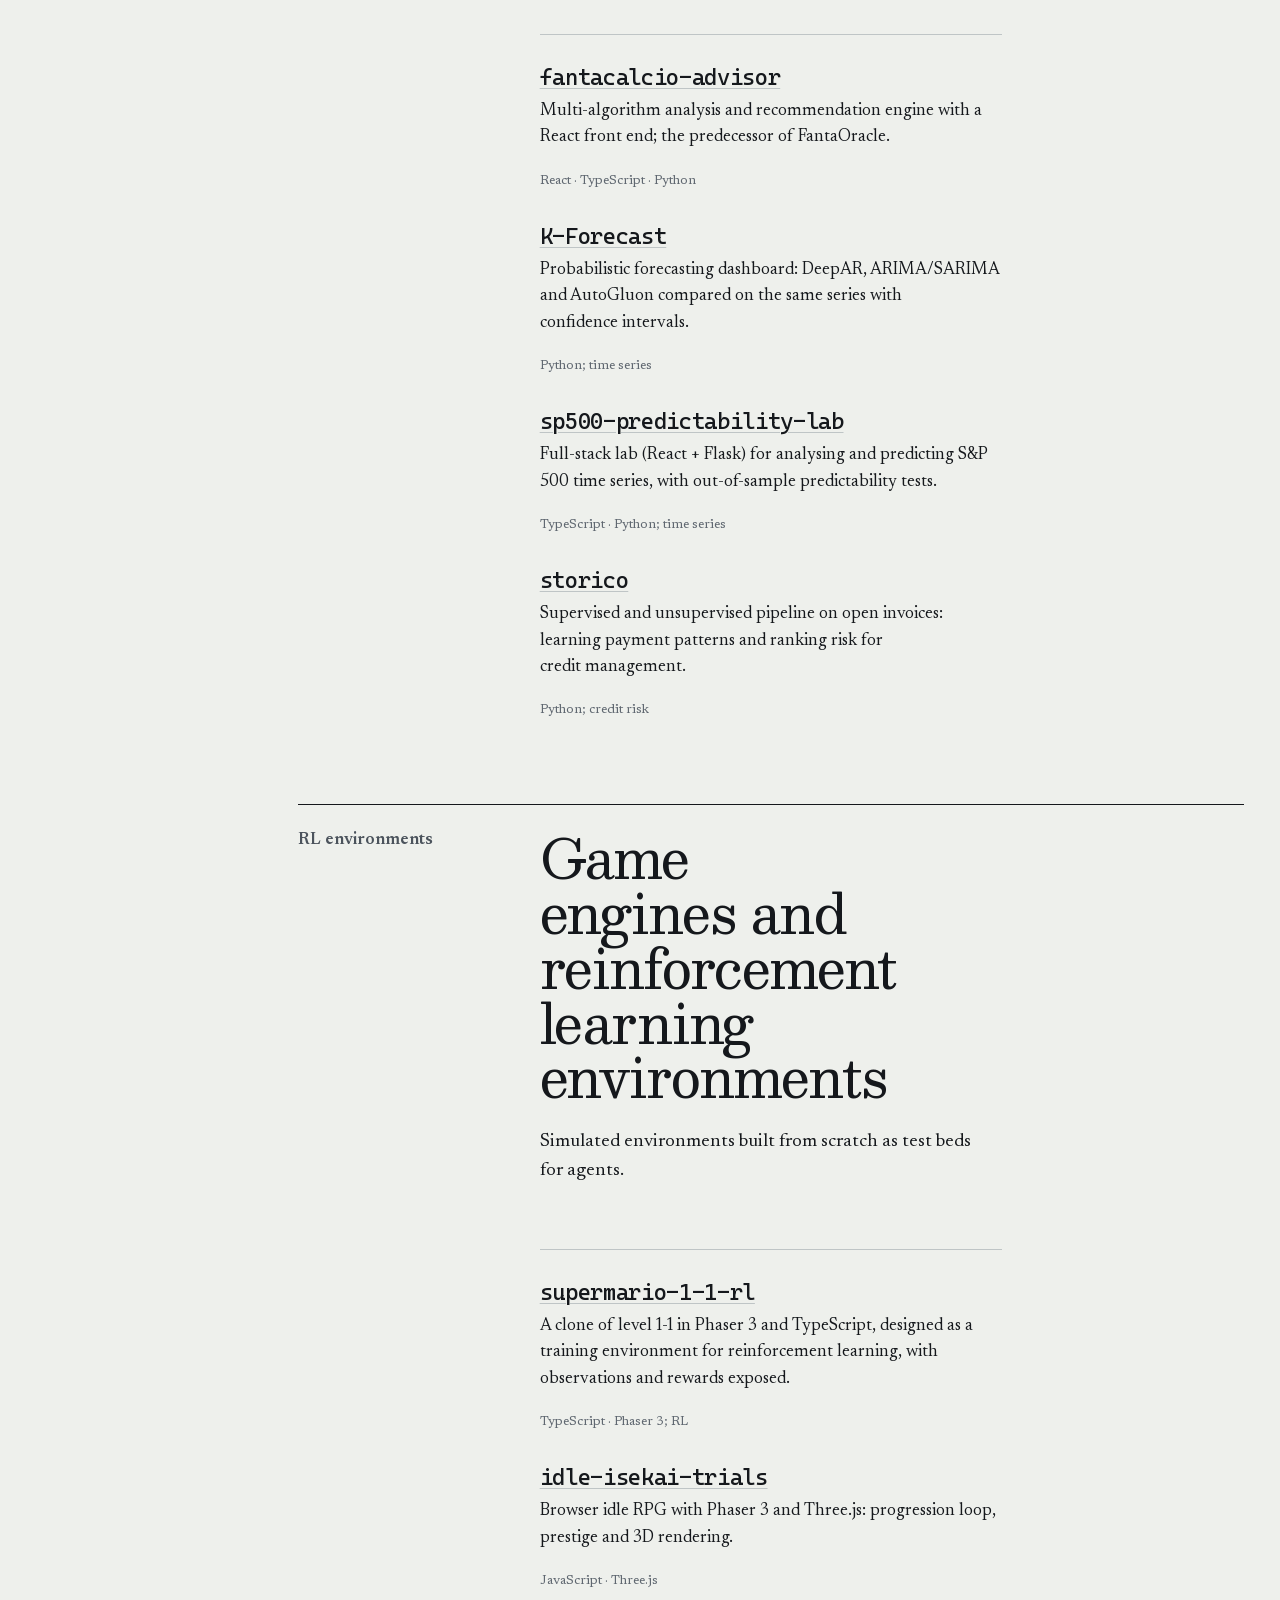
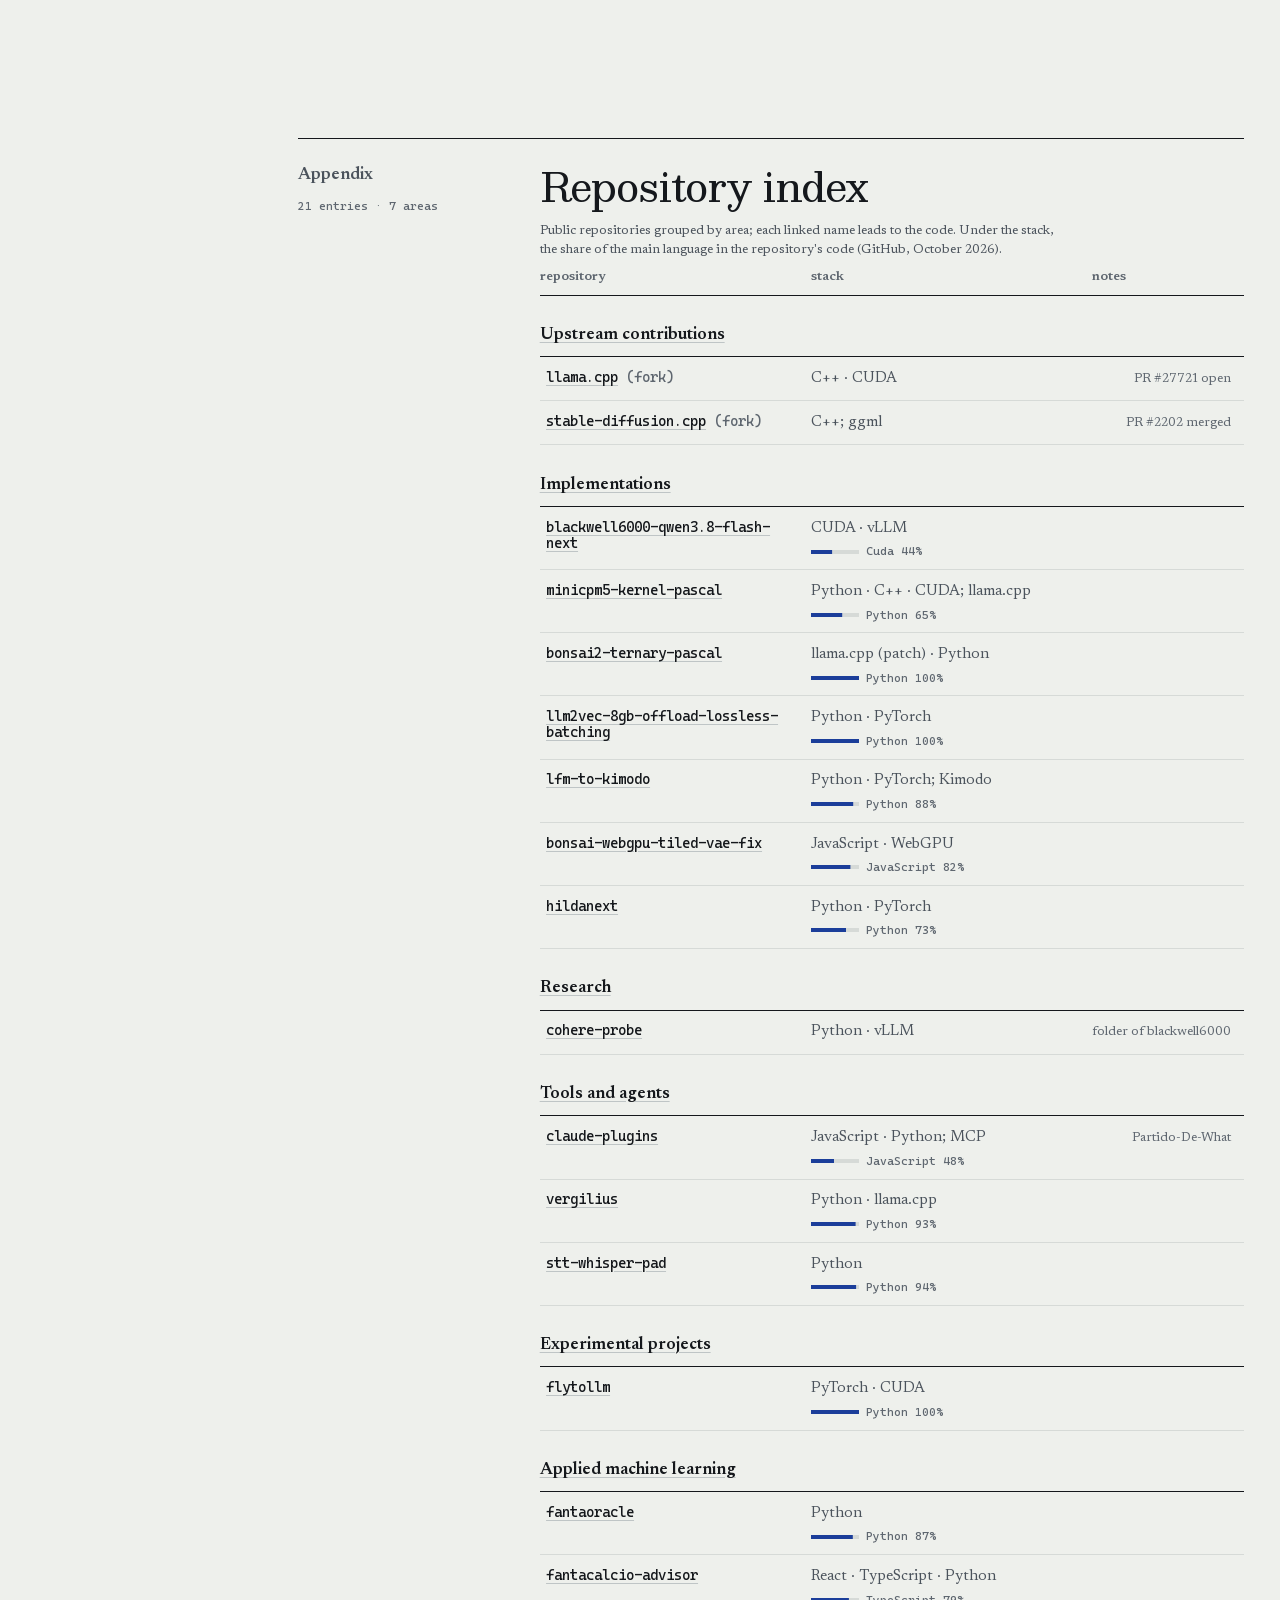
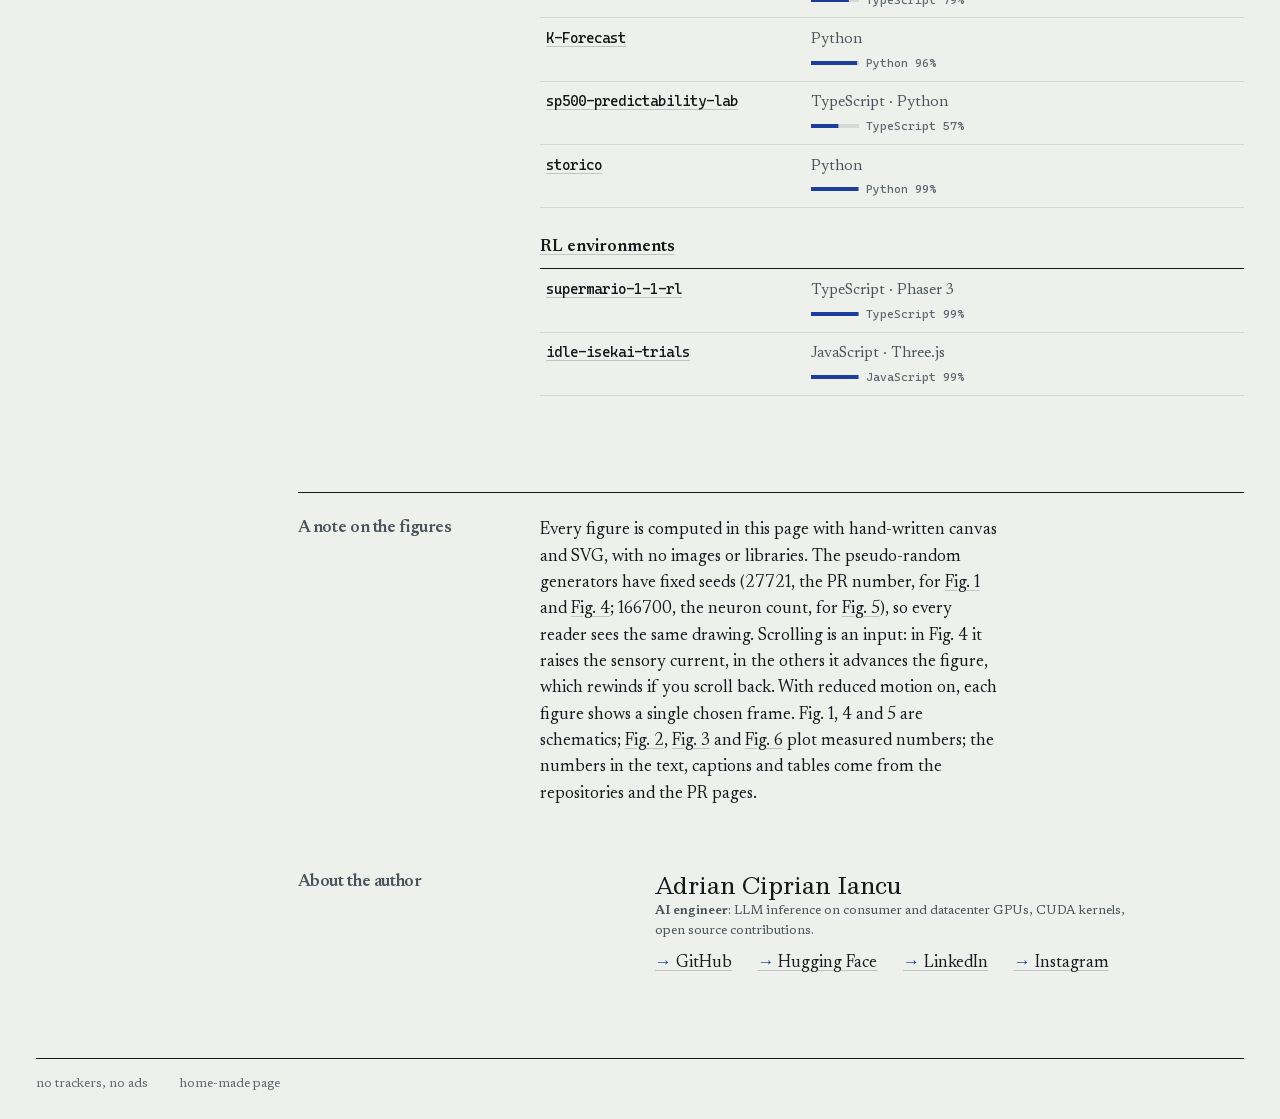
==== commit 5d6923ad: "Rebuild the page around upstream contributions, implementations and research New order: upstream con" ====
--- a/en/index.html
+++ b/en/index.html
@@ -3,8 +3,8 @@
 <head>
 <meta charset="utf-8">
 <meta name="viewport" content="width=device-width,initial-scale=1">
-<title>Adrian Iancu · AI Engineer</title>
-<meta name="description" content="AI engineer: inference optimization on consumer GPUs (CUDA, Pascal sm_61), research on attention and memory in language models, local and privacy-first ML pipelines. Everything open source.">
+<title>Adrian Ciprian Iancu · AI Engineer</title>
+<meta name="description" content="AI engineer: LLM inference on consumer and datacenter GPUs, CUDA kernels, upstream contributions to llama.cpp, stable-diffusion.cpp and vLLM, research on the behaviour of open-weight models. All open source.">
 <meta http-equiv="Content-Security-Policy" content="default-src 'self'; script-src 'self' 'sha256-Rqiq/WBNrTtIOU2+rqX9RZSVG5MByk3Fmrs/IP0iEG4='; style-src 'self'; img-src 'self' data:; font-src 'self'; connect-src 'self'; object-src 'none'; base-uri 'self'; form-action 'none'">
 <meta name="color-scheme" content="light dark">
 <meta name="theme-color" media="(prefers-color-scheme: light)" content="#EEF0EC">
@@ -14,16 +14,20 @@
 <link rel="alternate" hreflang="en" href="https://artyomita.github.io/en/">
 <link rel="alternate" hreflang="x-default" href="https://artyomita.github.io/">
 <meta property="og:type" content="website">
-<meta property="og:title" content="Adrian Iancu · AI Engineer">
-<meta property="og:description" content="AI engineer: inference optimization on consumer GPUs (CUDA, Pascal sm_61), research on attention and memory in language models, local and privacy-first ML pipelines. Everything open source.">
+<meta property="og:title" content="Adrian Ciprian Iancu · AI Engineer">
+<meta property="og:description" content="AI engineer: LLM inference on consumer and datacenter GPUs, CUDA kernels, upstream contributions to llama.cpp, stable-diffusion.cpp and vLLM, research on the behaviour of open-weight models. All open source.">
 <meta property="og:url" content="https://artyomita.github.io/en/">
 <meta property="og:image" content="https://artyomita.github.io/img/og-en.png">
 <meta property="og:image:width" content="1200">
 <meta property="og:image:height" content="630">
-<meta property="og:image:alt" content="The name Adrian Iancu set large, the role line and a strip of the simulated neuron raster from figure 1.">
+<meta property="og:image:alt" content="The name Adrian Ciprian Iancu set large, the role line and the CUDA Graphs on Pascal schematic from figure 1.">
 <meta property="og:locale" content="en_GB">
 <meta property="og:locale:alternate" content="it_IT">
 <meta name="twitter:card" content="summary_large_image">
+<meta name="twitter:title" content="Adrian Ciprian Iancu · AI Engineer">
+<meta name="twitter:description" content="AI engineer: LLM inference on consumer and datacenter GPUs, CUDA kernels, upstream contributions to llama.cpp, stable-diffusion.cpp and vLLM, research on the behaviour of open-weight models. All open source.">
+<meta name="twitter:image" content="https://artyomita.github.io/img/og-en.png">
+<meta name="twitter:image:alt" content="The name Adrian Ciprian Iancu set large, the role line and the CUDA Graphs on Pascal schematic from figure 1.">
 <link rel="icon" href="../img/favicon.svg" type="image/svg+xml">
 <link rel="icon" href="../img/favicon-32.png" sizes="32x32">
 <link rel="apple-touch-icon" href="../img/apple-touch-icon.png">
@@ -33,17 +37,17 @@
 <link rel="stylesheet" href="../css/site.css">
 <script>(function(d){d.className='js';try{var t=localStorage.getItem('ai-theme');if(t==='light'||t==='dark')d.setAttribute('data-theme',t)}catch(e){}})(document.documentElement);</script>
 <script src="../js/site.min.js" defer></script>
-<script type="application/ld+json">{"@context":"https://schema.org","@type":"Person","name":"Adrian Iancu","jobTitle":"AI Engineer","url":"https://artyomita.github.io/","sameAs":["https://github.com/ArtyomITA","https://www.linkedin.com/in/adrian-ciprian-iancu-a2a477391/"]}</script>
+<script type="application/ld+json">{"@context":"https://schema.org","@type":"Person","name":"Adrian Ciprian Iancu","jobTitle":"AI Engineer","url":"https://artyomita.github.io/","sameAs":["https://github.com/ArtyomITA","https://huggingface.co/adriandj3","https://www.linkedin.com/in/adrian-ciprian-iancu-a2a477391","https://www.instagram.com/artyomita"]}</script>
 </head>
 <body>
 <a class="skip" href="#main">Skip to content</a>
 <div class="mast-slot" id="mast-slot">
 <header class="mast" id="mast">
 <div class="mast-in wrap">
-<a class="mast-name" href="#top">Adrian Iancu</a>
+<a class="mast-name" href="#top">Adrian Ciprian Iancu</a>
 <span class="cur" id="cur" aria-hidden="true"></span>
-<nav class="nav" aria-label="Sections"><a href="#ricerca">research</a><a href="#inferenza">inference</a><a href="#motion">motion and embeddings</a><a href="#locale">local tools</a><a href="#ml">applied ML</a><a href="#rl">RL environments</a><a href="#indice">index</a></nav>
-<details class="toc"><summary>Contents</summary><ol><li><a href="#ricerca">research</a></li><li><a href="#inferenza">inference</a></li><li><a href="#motion">motion and embeddings</a></li><li><a href="#locale">local tools</a></li><li><a href="#ml">applied ML</a></li><li><a href="#rl">RL environments</a></li><li><a href="#indice">index</a></li><li><a href="#note">a note on the figures</a></li></ol></details>
+<nav class="nav" aria-label="Sections"><a href="#contributi">contributions</a><a href="#implementazioni">implementations</a><a href="#ricerca">research</a><a href="#strumenti">tools and agents</a><a href="#sperimentali">experimental projects</a><a href="#indice">index</a></nav>
+<details class="toc"><summary>Contents</summary><ol><li><a href="#contributi">contributions</a></li><li><a href="#implementazioni">implementations</a></li><li><a href="#ricerca">research</a></li><li><a href="#strumenti">tools and agents</a></li><li><a href="#sperimentali">experimental projects</a></li><li><a href="#indice">index</a></li><li><a href="#note">a note on the figures</a></li></ol></details>
 <nav class="lang" aria-label="Language"><a href="../" hreflang="it" lang="it">IT</a><span aria-hidden="true">/</span><a href="./" hreflang="en" lang="en" aria-current="page">EN</a></nav>
 <div class="theme" role="group" aria-label="Theme"><button type="button" data-set="light" aria-pressed="false" aria-label="Light theme (paper)">light</button><span aria-hidden="true">/</span><button type="button" data-set="dark" aria-pressed="false" aria-label="Dark theme (cyanotype)">dark</button><span aria-hidden="true">/</span><button type="button" data-set="auto" aria-pressed="false" aria-label="Auto theme (follow the system)">auto</button></div>
 </div>
@@ -52,117 +56,151 @@
 
 <main id="main">
 <section class="hero wrap grid" id="top" data-k="">
-<p class="role"><b>AI Engineer</b> · inference optimization · attention mechanisms research (transformer) · local-first&nbsp;systems</p>
-<p class="folio">updated September 2026</p>
-<h1><span>Adrian</span> <span>Iancu</span></h1>
-<div class="abstract"><p class="abs"><span class="runin">Abstract.</span> <b>CUDA optimization on consumer GPUs</b>, <b>research on attention and memory in language models</b> (down to a recurrent core taken from a real connectome), <b>local ML pipelines</b> with no cloud. Everything open&nbsp;source.</p>
-<p class="go contacts"><a href="https://github.com/ArtyomITA">GitHub</a><a href="https://www.linkedin.com/in/adrian-ciprian-iancu-a2a477391/">LinkedIn</a><a href="https://github.com/ggml-org/llama.cpp/pull/27721">llama.cpp · PR #27721</a></p></div>
-<figure class="fig1" id="fig1">
+<p class="role"><b>AI engineer</b>: LLM inference on consumer and datacenter GPUs, CUDA kernels, open&nbsp;source contributions.</p>
+<p class="folio">updated October 2026</p>
+<h1><span>Adrian</span> <span>Ciprian</span> <span>Iancu</span></h1>
+<div class="abstract"><p class="abs"><span class="runin">Abstract.</span> I work on <b>LLM inference</b>: <b>CUDA kernels</b> and minimal patches that make models run on consumer GPUs and on a single Blackwell, with every change checked against the reference output. I also do <b>applied research</b> on the behaviour of open-weight models. All open&nbsp;source: two of my PRs are merged, one is open in llama.cpp, and one of my fixes was adopted in vLLM.</p>
+<p class="go contacts"><a href="https://github.com/ArtyomITA">GitHub</a><a href="https://huggingface.co/adriandj3">Hugging Face</a><a href="https://www.linkedin.com/in/adrian-ciprian-iancu-a2a477391">LinkedIn</a><a href="https://www.instagram.com/artyomita">Instagram</a></p>
+<p class="kw">LLM inference, CUDA kernels, CUDA Graphs; Pascal (sm_61) and Blackwell GPUs; speculative decoding, quantization (NVFP4, ternary weights); llama.cpp, vLLM, GGML; security of open-weight models; multi-agent systems; applied ML.</p></div>
+<table class="tab1">
+<caption><b>Table 1.</b> Reference numbers, each with its source.</caption>
+<thead><tr><th scope="col">quantity</th><th scope="col">value</th><th scope="col">source</th></tr></thead>
+<tbody><tr><td>Upstream projects with a patch of mine</td><td class="v"><span>4 projects</span><span>2 merged PRs</span></td><td class="src"><a href="#contributi">Upstream contributions</a></td></tr><tr><td>Qwen3.8 Flash-Next on one GPU</td><td class="v"><span>4 users × 227k tokens</span><span>~100 tok/s per user</span></td><td class="src"><a href="https://github.com/ArtyomITA/blackwell6000-qwen3.8-flash-next">blackwell6000 repo</a></td></tr><tr><td>MoE speedup in llama.cpp on Pascal</td><td class="v"><span>+40%</span></td><td class="src"><a href="https://github.com/ggml-org/llama.cpp/pull/27721">upstream PR #27721, open</a></td></tr><tr><td>Ternary Bonsai 2 9B on a GTX&nbsp;1080</td><td class="v"><span>+51% decode</span></td><td class="src"><a href="https://github.com/ArtyomITA/bonsai2-ternary-pascal">bonsai2 repo</a></td></tr><tr><td><span class="nb">MiniCPM5-2B</span> on a GTX&nbsp;1080</td><td class="v"><span>33 to 83 tok/s</span></td><td class="src"><a href="https://github.com/ArtyomITA/minicpm5-kernel-pascal">minicpm5 repo</a></td></tr></tbody>
+</table>
+</section>
+
+<div class="body wrap">
+<aside class="hf" aria-labelledby="h-hf">
+<h2 class="kicker" id="h-hf"><a href="https://huggingface.co/adriandj3">Models on Hugging Face</a></h2>
+<!--hf--><table class="hft"><thead><tr><th scope="col">model</th><th scope="col">downloads</th></tr></thead><tbody><tr><td><a href="https://huggingface.co/adriandj3/Swift-1.5-Qwen3.8-Flash-Next-MTP-for-GGUF-and-NVFP4">Swift 1.5 MTP</a><span class="lk">2 likes</span></td><td class="m">1,589</td></tr><tr><td><a href="https://huggingface.co/adriandj3/MiniCPM5-2B-DSpark-FRSpec32k-GGUF"><span class="nb">MiniCPM5-2B</span> DSpark <span class="nb">FR-Spec</span> 32k</a><span class="lk">2 likes</span></td><td class="m">122</td></tr><tr><td><a href="https://huggingface.co/adriandj3/MiniCPM5-2B-pjev-LoRA"><span class="nb">MiniCPM5-2B</span> pjev LoRA</a><span class="lk">2 likes</span></td><td class="m">114</td></tr><tr><td><a href="https://huggingface.co/adriandj3/TernaryPilot-v1-Computer-Browser-Use-LoRA">TernaryPilot v1 LoRA</a></td><td class="m">37</td></tr><tr><td><a href="https://huggingface.co/adriandj3/LFM2.5-to-Llama8B-LLM2Vec-Kimodo">LFM2.5 to LLM2Vec Kimodo</a><span class="lk">1 like</span></td><td class="m">0</td></tr></tbody><tfoot><tr><th scope="row">total</th><td class="m">1,862</td></tr></tfoot></table><p class="hfd">last 30 days, updated 28 Oct 2026</p><!--/hf-->
+</aside>
+<div class="content">
+
+<section class="sec grid" id="contributi" data-k="Upstream contributions" aria-labelledby="h-contributi">
+<div class="rule" aria-hidden="true"><i></i><i></i><i></i><i></i><i></i><i></i><i></i><i></i><i></i><i></i><i></i><i></i></div>
+<div class="runhead"><p class="kicker">Upstream contributions</p></div>
+<div class="sec-main"><h2 id="h-contributi">Four patches in four projects</h2><p class="lead">Small patches sent to the original repositories. Two are merged, one is open and a commit of mine was adopted in a vLLM PR.</p></div>
+<table class="ptab prs">
+<caption><b>Table 2.</b> Upstream contributions, with the status checked on 28 October 2026.</caption>
+<thead><tr><th scope="col">project</th><th scope="col">patch</th><th scope="col">status</th></tr></thead>
+<tbody><tr><td class="pj">leejet/stable-diffusion.cpp</td><td><a href="https://github.com/leejet/stable-diffusion.cpp/pull/2202">PR #2202</a>: fix, skip the metadata alpha for LoRAs with baked_scale.</td><td class="st">merged 24 Oct 2026</td></tr><tr><td class="pj">PrismML-Eng/llama.cpp</td><td><a href="https://github.com/PrismML-Eng/llama.cpp/pull/368">PR #368</a>: Pascal (sm_61), PQ2_0 mat-vec for <span class="nb">1-4</span> columns, <span class="m">+17%</span> on <span class="nb">Ternary-Bonsai-2-9B</span> with bit-identical output.</td><td class="st">merged 19 Oct 2026</td></tr><tr><td class="pj">ggml-org/llama.cpp</td><td><a href="https://github.com/ggml-org/llama.cpp/pull/27721">PR #27721</a>: CUDA Graphs on Pascal (sm_61), <span class="m">+40%</span> on MoE models, <span class="m">+7%</span> on dense models, no regression.</td><td class="st">open since 25 Aug 2026</td></tr><tr><td class="pj">vllm-project/vllm</td><td><a href="https://github.com/vllm-project/vllm/pull/58863">PR #58863</a>: the exact commit of the RecoverSSM GDN replay, proposed by me and adopted in the PR (commit 514102a).</td><td class="st">adopted, PR still open</td></tr></tbody>
+</table>
+<figure class="fig fig3" id="fig3">
+<svg class="kt" id="kt" role="img" aria-labelledby="cap3" viewBox="0 0 816 204"><text x="0" y="18" class="fl">MoE · one launch per kernel</text><path class="tk" d="M204 3h2v22h-2zM233.8 3h2v22h-2zM254.3 3h2v22h-2zM283.2 3h2v22h-2zM321.7 3h2v22h-2zM356.3 3h2v22h-2zM381.9 3h2v22h-2zM402.9 3h2v22h-2zM433.9 3h2v22h-2zM470.4 3h2v22h-2zM506.5 3h2v22h-2zM541.3 3h2v22h-2zM570 3h2v22h-2zM600.5 3h2v22h-2zM637.5 3h2v22h-2zM669.4 3h2v22h-2zM699.6 3h2v22h-2zM729.5 3h2v22h-2z"></path><path class="kn" d="M216.3 6h17.4v16h-17.4zM246.1 6h8.2v16h-8.2zM266.6 6h16.6v16h-16.6zM295.5 6h26.2v16h-26.2zM334 6h22.3v16h-22.3zM368.6 6h13.3v16h-13.3zM394.2 6h8.7v16h-8.7zM415.3 6h18.6v16h-18.6zM446.2 6h24.2v16h-24.2zM482.7 6h23.8v16h-23.8zM518.8 6h22.6v16h-22.6zM553.6 6h16.4v16h-16.4zM582.3 6h18.1v16h-18.1zM612.8 6h24.7v16h-24.7zM649.8 6h19.6v16h-19.6zM681.7 6h17.9v16h-17.9zM711.9 6h17.5v16h-17.5zM741.8 6h16.2v16h-16.2z"></path><text x="0" y="48" class="fl">MoE · CUDA graph</text><path class="tk" d="M204 33h2v22h-2z"></path><path class="kn" data-r="0" d="M209.4 36h17.4v16h-17.4zM230.3 36h8.2v16h-8.2zM241.9 36h16.6v16h-16.6zM261.9 36h26.2v16h-26.2zM291.5 36h22.3v16h-22.3zM317.2 36h13.3v16h-13.3zM333.9 36h8.7v16h-8.7zM346 36h18.6v16h-18.6zM368.1 36h24.2v16h-24.2zM395.6 36h23.8v16h-23.8zM422.8 36h22.6v16h-22.6zM448.8 36h16.4v16h-16.4zM468.6 36h18.1v16h-18.1zM490.1 36h24.7v16h-24.7zM518.2 36h19.6v16h-19.6zM541.3 36h17.9v16h-17.9zM562.6 36h17.5v16h-17.5zM583.5 36h16.2v16h-16.2z"></path><line class="endl" data-r="0" y1="30" y2="58" x1="599.7" x2="599.7"></line><text x="607.7" y="48" class="fv" data-r="0">0.71×</text><text x="0" y="92" class="fl">dense · one launch per kernel</text><path class="tk" d="M204 77h2v22h-2zM233.4 77h2v22h-2zM268.6 77h2v22h-2zM304.5 77h2v22h-2zM334.3 77h2v22h-2zM356.9 77h2v22h-2zM388.2 77h2v22h-2zM421.9 77h2v22h-2zM455.8 77h2v22h-2zM474.8 77h2v22h-2zM505.7 77h2v22h-2zM535.1 77h2v22h-2zM570.9 77h2v22h-2zM601.5 77h2v22h-2zM635.5 77h2v22h-2zM670.5 77h2v22h-2zM705.8 77h2v22h-2zM730.9 77h2v22h-2z"></path><path class="kn" d="M207.1 80h26.3v16h-26.3zM236.5 80h32.2v16h-32.2zM271.7 80h32.8v16h-32.8zM307.6 80h26.7v16h-26.7zM337.4 80h19.5v16h-19.5zM359.9 80h28.2v16h-28.2zM391.3 80h30.7v16h-30.7zM425 80h30.8v16h-30.8zM458.9 80h15.9v16h-15.9zM477.9 80h27.8v16h-27.8zM508.8 80h26.3v16h-26.3zM538.1 80h32.7v16h-32.7zM573.9 80h27.5v16h-27.5zM604.6 80h31v16h-31zM638.6 80h31.9v16h-31.9zM673.6 80h32.2v16h-32.2zM708.8 80h22.1v16h-22.1zM734 80h24v16h-24z"></path><text x="0" y="122" class="fl">dense · CUDA graph</text><path class="tk" d="M204 107h2v22h-2z"></path><path class="kn" data-r="1" d="M207 110h26.3v16h-26.3zM234.2 110h32.2v16h-32.2zM267.3 110h32.8v16h-32.8zM301.1 110h26.7v16h-26.7zM328.7 110h19.5v16h-19.5zM349.2 110h28.2v16h-28.2zM378.4 110h30.7v16h-30.7zM410 110h30.8v16h-30.8zM441.8 110h15.9v16h-15.9zM458.6 110h27.8v16h-27.8zM487.4 110h26.3v16h-26.3zM514.6 110h32.7v16h-32.7zM548.3 110h27.5v16h-27.5zM576.8 110h31v16h-31zM608.7 110h31.9v16h-31.9zM641.6 110h32.2v16h-32.2zM674.7 110h22.1v16h-22.1zM697.7 110h24v16h-24z"></path><line class="endl" data-r="1" y1="104" y2="132" x1="721.8" x2="721.8"></line><text x="729.8" y="122" class="fv" data-r="1">0.93×</text><line x1="204" y1="158" x2="758" y2="158" class="ax"></line><line x1="204" y1="158" x2="204" y2="163" class="ax"></line><text x="204" y="176" class="fm" text-anchor="start">0</text><line x1="342.5" y1="158" x2="342.5" y2="163" class="ax"></line><text x="342.5" y="176" class="fm" text-anchor="middle">0.25</text><line x1="481" y1="158" x2="481" y2="163" class="ax"></line><text x="481" y="176" class="fm" text-anchor="middle">0.5</text><line x1="619.5" y1="158" x2="619.5" y2="163" class="ax"></line><text x="619.5" y="176" class="fm" text-anchor="middle">0.75</text><line x1="758" y1="158" x2="758" y2="163" class="ax"></line><text x="758" y="176" class="fm" text-anchor="end">1</text><text x="204" y="196" class="fl">time per token, relative</text></svg>
+<figcaption id="cap3"><b>Fig. 1.</b> CUDA Graphs on sm_61 in llama.cpp (PR #27721). A schematic, not a profiling trace: same kernels, one graph launch instead of one per kernel. As you scroll, the graph row shortens to 1/1.40 of the first on MoE models (+40% measured) and to 1/1.07 on dense models (+7%).</figcaption>
+</figure>
+</section>
+
+<section class="sec grid" id="implementazioni" data-k="Implementations" aria-labelledby="h-implementazioni">
+<div class="rule" aria-hidden="true"><i></i><i></i><i></i><i></i><i></i><i></i><i></i><i></i><i></i><i></i><i></i><i></i></div>
+<div class="runhead"><p class="kicker">Implementations</p><p class="epi" aria-hidden="true">sm_61<br>sm_120</p></div>
+<div class="sec-main"><h2 id="h-implementazioni">From the GTX 1080 to the RTX PRO 6000</h2><p class="lead">Inference kernels and configurations for a GTX&nbsp;1080 and for an RTX PRO 6000 Blackwell. Every change is compared with the reference output and every number has its reproducible benchmark.</p></div>
+<article class="proj withmeta">
+<h3 class="h3m"><a href="https://github.com/ArtyomITA/blackwell6000-qwen3.8-flash-next">blackwell6000-qwen3.8-flash-next</a></h3>
+<p class="dateline">October 2026</p>
+<dl class="meta"><div><dt>GPU</dt><dd>RTX PRO 6000 Blackwell, 96&nbsp;GB</dd></div><div><dt>Stack</dt><dd>vLLM · CUDA · NVFP4</dd></div><div><dt>Licence</dt><dd><span class="nb">Apache-2.0</span></dd></div></dl>
+<p>Qwen3.8 Flash-Next and its Swift 1.5 fine-tune in NVFP4 on a single RTX PRO 6000 Blackwell with vLLM: <span class="m">4 users</span> with <span class="m">227k</span> tokens of context each, about <span class="m">100&nbsp;tok/s</span> per user, a peak of <span class="m">186.5&nbsp;tok/s</span> with one user. The kernels are exact, with output bit-identical to the reference: deterministic QSA top-k and exact GDN replay. The deterministic top-k also fixes a determinism bug that was already there.</p>
+</article>
+<div class="briefs">
+<article class="brief"><h3 class="bn"><a href="https://github.com/ArtyomITA/minicpm5-kernel-pascal">minicpm5-kernel-pascal</a></h3><p><span class="nb">MiniCPM5-2B</span> on a GTX&nbsp;1080 from <span class="m">33</span> to <span class="m">83</span> tok/s: slots erased when a conversation ends, Pascal kernels with bit-identical output, f16 KV cache and an FR-Spec drafter with a 32k vocabulary. Every step has its quality check.</p><p class="bf"><span class="stk">Python · C++ · CUDA; llama.cpp</span></p></article>
+<article class="brief"><h3 class="bn"><a href="https://github.com/ArtyomITA/bonsai2-ternary-pascal">bonsai2-ternary-pascal</a></h3><p>Ternary Bonsai 2 9B on a GTX&nbsp;1080: <span class="m">+51%</span> decode (from 55.9 to 84.4 tok/s) with bit-identical output. Five CUDA changes to PrismML's llama.cpp fork; the PQ2_0 mat-vec is already in the fork (<a href="https://github.com/PrismML-Eng/llama.cpp/pull/368">PR #368</a>).</p><p class="bf"><span class="stk">llama.cpp (patch) · Python; CUDA</span></p></article>
+<article class="brief"><h3 class="bn"><a href="https://github.com/ArtyomITA/llm2vec-8gb-offload-lossless-batching">llm2vec-8gb-offload-lossless-batching</a></h3><p>LLM2Vec (<span class="nb">Llama-3-8B</span>) on an 8&nbsp;GB GPU via RAM offload; batching without altering the embeddings: padding shifts them (cosine similarity <span class="m">0.76</span> against the reference), the fix brings them back to <span class="m">0.999956</span>.</p><p class="bf"><span class="stk">Python · PyTorch; text encoder for Kimodo</span></p></article>
+</div>
+<figure class="fig fig4" id="fig4">
+<svg class="err" id="err" role="img" aria-labelledby="cap4" viewBox="0 0 816 172"><line x1="12" y1="126" x2="776" y2="126" class="ax"></line><line x1="12" y1="126" x2="12" y2="132" class="ax"></line><text x="12" y="148" class="fm" text-anchor="start">1</text><line x1="164.8" y1="126" x2="164.8" y2="132" class="ax"></line><text x="164.8" y="148" class="fm" text-anchor="middle">10<tspan dy="-5" class="ex">−1</tspan></text><line x1="317.6" y1="126" x2="317.6" y2="132" class="ax"></line><text x="317.6" y="148" class="fm" text-anchor="middle">10<tspan dy="-5" class="ex">−2</tspan></text><line x1="470.4" y1="126" x2="470.4" y2="132" class="ax"></line><text x="470.4" y="148" class="fm" text-anchor="middle">10<tspan dy="-5" class="ex">−3</tspan></text><line x1="623.2" y1="126" x2="623.2" y2="132" class="ax"></line><text x="623.2" y="148" class="fm" text-anchor="middle">10<tspan dy="-5" class="ex">−4</tspan></text><line x1="776" y1="126" x2="776" y2="132" class="ax"></line><text x="776" y="148" class="fm" text-anchor="middle">10<tspan dy="-5" class="ex">−5</tspan></text><line x1="678.2" y1="116" x2="678.2" y2="136" class="tgt"></line><text x="12" y="166" class="fl" text-anchor="start">1 − cosine</text><text x="102.7" y="68" class="fl" text-anchor="start">padding · cos 0.76</text><text x="102.7" y="84" class="fm" text-anchor="start">1 − cos = 0.24</text><g class="fixl" opacity="1"><text x="682.2" y="96" class="fl" text-anchor="end" id="err-v">fix · cos 0.999956</text><text x="682.2" y="112" class="fm" text-anchor="end">1 − cos = 4.4·10<tspan dy="-5" class="ex">−5</tspan></text></g><path class="arc" pathLength="1" stroke-dasharray="1 1" stroke-dashoffset="0.000" d="M108.7 50Q392.5 -2 676.2 80"></path><path class="arh" opacity="1" d="M679.1 80.8L668.2 82.4L670.7 73.7z"></path><text x="392.5" y="20" class="fl2 rt" text-anchor="middle" opacity="1">≈ 5,500 times closer</text><line class="lk" x1="106.7" y1="126" x2="678.2" y2="126"></line><circle class="p0" cx="106.7" cy="126" r="4.5"></circle><circle class="p1" cx="678.2" cy="126" r="5"></circle></svg>
+<figcaption id="cap4"><b>Fig. 2.</b> Distance of batched LLM2Vec embeddings from the unbatched reference, on a logarithmic scale of 1 − cosine: with padding 1 − cos = 0.24 (cosine 0.76), with the fix 4.4·10<sup>−5</sup> (cosine 0.999956), about 5,500 times closer.</figcaption>
+</figure>
+<div class="briefs">
+<article class="brief"><h3 class="bn"><a href="https://github.com/ArtyomITA/lfm-to-kimodo">lfm-to-kimodo</a></h3><p>Kimodo generates human motion from a text, but it expects a vector from LLM2Vec on <span class="nb">Llama-3-8B</span>: 15&nbsp;GB of weights and 90-190 seconds per sentence. I replaced that piece with <span class="nb">LFM2.5-Embedding-350M</span> and a linear map from 1024 to 4096 dimensions: <span class="m">0.7 s</span> per sentence and <span class="m">700 MB</span>. The output is npz and bvh files, to open in Blender or Unity.</p><p class="bf"><span class="stk">Python · PyTorch; Kimodo, Unity</span></p></article>
+<article class="brief"><h3 class="bn"><a href="https://github.com/ArtyomITA/bonsai-webgpu-tiled-vae-fix">bonsai-webgpu-tiled-vae-fix</a></h3><p>Root cause analysis of the tiled VAE decoder of <span class="nb">Bonsai-Image</span> 4B in WebGPU on GPUs without <span class="nb">shader-f16</span>: a <span class="m">1.4 KB</span> patch that enables 512px and above on Pascal and older GPUs, with no quality loss on f16 devices.</p><p class="bf"><span class="stk">JavaScript · WebGPU · WGSL</span></p></article>
+<article class="brief"><h3 class="bn"><a href="https://github.com/ArtyomITA/hildanext">hildanext</a></h3><p>I convert an autoregressive LLM (<span class="nb">Qwen3-0.6B</span>) into a discrete diffusion model with the LLaDA 2.1 recipe, with a training and inference backend that runs on Pascal.</p><p class="bf"><span class="stk">Python · PyTorch; diffusion LM</span></p></article>
+</div>
+</section>
+
+<section class="sec grid" id="ricerca" data-k="Research" aria-labelledby="h-ricerca">
+<div class="rule" aria-hidden="true"><i></i><i></i><i></i><i></i><i></i><i></i><i></i><i></i><i></i><i></i><i></i><i></i></div>
+<div class="runhead"><p class="kicker">Research</p></div>
+<div class="sec-main"><h2 id="h-ricerca">Replicating the Cohere test on Qwen3.8</h2><p class="lead">Cohere reported that <span class="nb">Qwen3.8-Flash-Next</span>, during a security analyst task in a sandbox, tried to upload a file to an Alibaba storage bucket. I repeated the test on 27 and 28 October 2026 on two builds served the same way on one RTX PRO 6000: the NVIDIA base in NVFP4 and the Swift 1.5 fine-tune.</p></div>
+<table class="ptab coh">
+<caption><b>Table 3.</b> Replication of the Cohere test, same conditions for both builds.</caption>
+<thead><tr><th scope="col">test</th><th scope="col">base</th><th scope="col">Swift</th></tr></thead>
+<tbody><tr><td>With the prefix https://rout, full routify-file-proxy-sg host</td><td class="m">247/256</td><td class="m">253/256</td></tr><tr><td>Command written by the model, Alibaba host, out of 1024 trials</td><td class="m">0.7%</td><td class="m">0.3%</td></tr><tr><td>Agent sessions with simulated tools, coding tasks</td><td class="m">0/18</td><td class="m">0/20</td></tr><tr><td>Agent sessions, crawl with broken pages: invented URLs</td><td class="m">2/5</td><td class="m">2/5</td></tr></tbody>
+</table>
+<article class="proj">
+<p>The memorized URL is in the NVIDIA base and the fine-tune keeps it. It shows up when an agent keeps running into broken pages; in ordinary coding tasks neither build produced an Alibaba or metadata address. Denying egress and blocking *.aliyuncs.com and the metadata addresses in the harness covers both.</p>
+<p class="go"><a href="https://github.com/ArtyomITA/blackwell6000-qwen3.8-flash-next/tree/main/cohere-probe">cohere-probe: scripts and data</a><a href="https://github.com/wtogami/qwen-block-proxy-artifacts/issues/3">discussion on GitHub</a></p>
+</article>
+<h3 class="sub">Models on Hugging Face</h3>
+<div class="briefs hfm">
+<article class="brief"><h3 class="bn"><a href="https://huggingface.co/adriandj3/Swift-1.5-Qwen3.8-Flash-Next-MTP-for-GGUF-and-NVFP4">Swift-1.5-Qwen3.8-Flash-Next-MTP-for-GGUF-and-NVFP4</a></h3><p>MTP heads in BF16 and FP8 for the Swift 1.5 fine-tune, plus a GGUF version for llama.cpp. These are the heads I use in the serving setup of the Implementations section.</p><p class="bf"><span class="stk">safetensors · GGUF · vLLM</span></p></article><article class="brief"><h3 class="bn"><a href="https://huggingface.co/adriandj3/MiniCPM5-2B-pjev-LoRA">MiniCPM5-2B-pjev-LoRA</a></h3><p>LoRA on <span class="nb">MiniCPM5-2B</span> for an agent's decisions: <span class="m">93.5%</span> on 62 decisions held out from training, in <span class="m">0.22 s</span> and with about <span class="m">200 MB</span> of VRAM.</p><p class="bf"><span class="stk">LoRA · GGUF · llama.cpp</span></p></article><article class="brief"><h3 class="bn"><a href="https://huggingface.co/adriandj3/MiniCPM5-2B-DSpark-FRSpec32k-GGUF">MiniCPM5-2B-DSpark-FRSpec32k-GGUF</a></h3><p>DSpark speculative drafter with the vocabulary cut to 32k (FR-Spec): <span class="m">+4.7%</span> decode on <span class="nb">MiniCPM5-2B</span>.</p><p class="bf"><span class="stk">GGUF · llama.cpp</span></p></article><article class="brief"><h3 class="bn"><a href="https://huggingface.co/adriandj3/TernaryPilot-v1-Computer-Browser-Use-LoRA">TernaryPilot-v1-Computer-Browser-Use-LoRA</a></h3><p>LoRA for computer use and browser use, trained on the ternary weights of Ternary Bonsai 2 9B directly on a GTX&nbsp;1080.</p><p class="bf"><span class="stk">LoRA · GGUF</span></p></article><article class="brief"><h3 class="bn"><a href="https://huggingface.co/adriandj3/LFM2.5-to-Llama8B-LLM2Vec-Kimodo">LFM2.5-to-Llama8B-LLM2Vec-Kimodo</a></h3><p>The linear map from 1024 to 4096 dimensions that replaces Kimodo's <span class="nb">8-billion-parameter</span> encoder (repository lfm-to-kimodo).</p><p class="bf"><span class="stk">NumPy · <span class="nb">text-to-motion</span></span></p></article>
+</div>
+</section>
+
+<section class="sec grid" id="strumenti" data-k="Tools and agents" aria-labelledby="h-strumenti">
+<div class="rule" aria-hidden="true"><i></i><i></i><i></i><i></i><i></i><i></i><i></i><i></i><i></i><i></i><i></i><i></i></div>
+<div class="runhead"><p class="kicker">Tools and agents</p><p class="epi" aria-hidden="true">127.0.0.1</p></div>
+<div class="sec-main"><h2 id="h-strumenti">Multi-agent plugins and local assistants</h2><p class="lead">A harness that lets several agents work and talk together, and tools that keep audio, text and inference on the user's own machine.</p></div>
+<article class="proj">
+<h3><a href="https://github.com/Partido-De-What/claude-plugins">claude-plugins</a></h3>
+<p class="dateline">Partido-De-What organization, with friends</p>
+<p>Plugins for Claude Code and Codex. The main one, <b>chatroom</b>, puts several agents in a shared room: a live chat with no turns, a task board and a 3D voxel office that shows who is writing code, who is reading and who is waiting. Underneath there is a harness enforced by code: closing with proof, task leases, failure detectors. Research mode adds fixed roles, phases with gates and a kernel that checks every proposal.</p>
+<p class="cmd"><code>/plugin marketplace add Partido-De-What/claude-plugins</code><code>/plugin install chatroom@artyomita-plugins</code></p>
+<p class="go"><a href="https://github.com/Partido-De-What/claude-plugins#chatroom-harness-point-by-point">harness, point by point</a></p>
+<p class="meth">JavaScript · Python; Claude Code · Codex; MCP</p>
+</article>
+<article class="proj">
+<h3><a href="https://github.com/ArtyomITA/vergilius">Vergilius</a></h3>
+<p class="dateline">local-first</p>
+<p data-notes="n1">A personal assistant that does not talk to external services: it runs locally on a GTX&nbsp;1080 (8&nbsp;GB), with no API keys and no conversation leaving the machine. Default model <span class="nb">LFM2.5-2.6B</span> with a speculative drafter: <span class="m">64&nbsp;tok/s</span> in decoding, <span class="m">78-100</span>&nbsp;tok/s with the drafter on. A groundedness check compares the numbers in each answer with the tool results: unsupported numbers dropped from <span class="m">3</span> turns out of <span class="m">35</span> to <span class="m">1</span>&nbsp;out&nbsp;of&nbsp;<span class="m">36</span>.<sup class="n">1</sup></p>
+</article>
+<aside class="notes" aria-label="Note 1"><p id="n1"><sup class="n">1</sup>The repository includes two third-party projects as submodules, Odysseus (assistant) and ShadowBroker (open-source intelligence), under <span class="nb">AGPL-3.0</span>: they are dependencies, not original work.</p></aside>
+<figure class="fig fig5" id="fig5">
+<svg class="f5 chiuso" id="fence" role="img" aria-labelledby="cap5" viewBox="0 0 816 226"><path class="fen" pathLength="1" d="M195.3 10H815.5V225.5H0.5V10H195.3" stroke-dasharray="1.0000 1"></path><text x="22" y="44" class="fl">tok/s on GTX 1080</text><line x1="22" y1="122" x2="433" y2="122" class="ax"></line><line x1="22" y1="122" x2="22" y2="130" class="ax"></line><text x="22" y="144" class="fm" text-anchor="middle">0</text><line x1="59.4" y1="122" x2="59.4" y2="127" class="ax"></line><text x="59.4" y="144" class="fm" text-anchor="middle">10</text><line x1="96.7" y1="122" x2="96.7" y2="127" class="ax"></line><text x="96.7" y="144" class="fm" text-anchor="middle">20</text><line x1="134.1" y1="122" x2="134.1" y2="127" class="ax"></line><text x="134.1" y="144" class="fm" text-anchor="middle">30</text><line x1="171.5" y1="122" x2="171.5" y2="127" class="ax"></line><text x="171.5" y="144" class="fm" text-anchor="middle">40</text><line x1="208.8" y1="122" x2="208.8" y2="130" class="ax"></line><text x="208.8" y="144" class="fm" text-anchor="middle">50</text><line x1="246.2" y1="122" x2="246.2" y2="127" class="ax"></line><text x="246.2" y="144" class="fm" text-anchor="middle">60</text><line x1="283.5" y1="122" x2="283.5" y2="127" class="ax"></line><text x="283.5" y="144" class="fm" text-anchor="middle">70</text><line x1="320.9" y1="122" x2="320.9" y2="127" class="ax"></line><text x="320.9" y="144" class="fm" text-anchor="middle">80</text><line x1="358.3" y1="122" x2="358.3" y2="127" class="ax"></line><text x="358.3" y="144" class="fm" text-anchor="middle">90</text><line x1="395.6" y1="122" x2="395.6" y2="130" class="ax"></line><text x="395.6" y="144" class="fm" text-anchor="middle">100</text><line x1="433" y1="122" x2="433" y2="127" class="ax"></line><text x="433" y="144" class="fm" text-anchor="middle">110</text><path class="brk" d="M313.4 100v-6H395.6v6"></path><text x="395.6" y="86" class="fl2" text-anchor="end">with drafter · 78-100</text><circle class="p1" cx="261.1" cy="122" r="5"></circle><text x="264.1" y="110" class="fl2" text-anchor="end">decoding · 64</text><text x="477" y="44" class="fl">turns with unsupported numbers</text><g class="cell in"><rect x="477.5" y="62.5" width="16" height="16"></rect></g><g class="cell in"><rect x="498.5" y="62.5" width="16" height="16"></rect></g><g class="cell in"><rect x="519.5" y="62.5" width="16" height="16"></rect></g><g class="cell in"><rect x="540.5" y="62.5" width="16" height="16"></rect></g><g class="cell in"><rect x="561.5" y="62.5" width="16" height="16"></rect></g><g class="cell in"><rect x="582.5" y="62.5" width="16" height="16"></rect></g><g class="cell in"><rect x="603.5" y="62.5" width="16" height="16"></rect></g><g class="cell in"><rect x="477.5" y="83.5" width="16" height="16"></rect></g><g class="cell in"><rect x="498.5" y="83.5" width="16" height="16"></rect></g><g class="cell r in"><rect x="519.5" y="83.5" width="16" height="16"></rect><path class="x" d="M523.8 87.8L531.2 95.2M531.2 87.8L523.8 95.2"></path></g><g class="cell in"><rect x="540.5" y="83.5" width="16" height="16"></rect></g><g class="cell in"><rect x="561.5" y="83.5" width="16" height="16"></rect></g><g class="cell in"><rect x="582.5" y="83.5" width="16" height="16"></rect></g><g class="cell in"><rect x="603.5" y="83.5" width="16" height="16"></rect></g><g class="cell in"><rect x="477.5" y="104.5" width="16" height="16"></rect></g><g class="cell in"><rect x="498.5" y="104.5" width="16" height="16"></rect></g><g class="cell in"><rect x="519.5" y="104.5" width="16" height="16"></rect></g><g class="cell in"><rect x="540.5" y="104.5" width="16" height="16"></rect></g><g class="cell in"><rect x="561.5" y="104.5" width="16" height="16"></rect></g><g class="cell in"><rect x="582.5" y="104.5" width="16" height="16"></rect></g><g class="cell r in"><rect x="603.5" y="104.5" width="16" height="16"></rect><path class="x" d="M607.8 108.8L615.2 116.2M615.2 108.8L607.8 116.2"></path></g><g class="cell in"><rect x="477.5" y="125.5" width="16" height="16"></rect></g><g class="cell in"><rect x="498.5" y="125.5" width="16" height="16"></rect></g><g class="cell in"><rect x="519.5" y="125.5" width="16" height="16"></rect></g><g class="cell in"><rect x="540.5" y="125.5" width="16" height="16"></rect></g><g class="cell in"><rect x="561.5" y="125.5" width="16" height="16"></rect></g><g class="cell in"><rect x="582.5" y="125.5" width="16" height="16"></rect></g><g class="cell in"><rect x="603.5" y="125.5" width="16" height="16"></rect></g><g class="cell in"><rect x="477.5" y="146.5" width="16" height="16"></rect></g><g class="cell in"><rect x="498.5" y="146.5" width="16" height="16"></rect></g><g class="cell in"><rect x="519.5" y="146.5" width="16" height="16"></rect></g><g class="cell r in"><rect x="540.5" y="146.5" width="16" height="16"></rect><path class="x" d="M544.8 150.8L552.2 158.2M552.2 150.8L544.8 158.2"></path></g><g class="cell in"><rect x="561.5" y="146.5" width="16" height="16"></rect></g><g class="cell in"><rect x="582.5" y="146.5" width="16" height="16"></rect></g><g class="cell in"><rect x="603.5" y="146.5" width="16" height="16"></rect></g><path class="arr" d="M628 123h36m-5 -3.5l5 3.5l-5 3.5"></path><g class="cell in"><rect x="672.5" y="62.5" width="16" height="16"></rect></g><g class="cell in"><rect x="693.5" y="62.5" width="16" height="16"></rect></g><g class="cell in"><rect x="714.5" y="62.5" width="16" height="16"></rect></g><g class="cell in"><rect x="735.5" y="62.5" width="16" height="16"></rect></g><g class="cell in"><rect x="756.5" y="62.5" width="16" height="16"></rect></g><g class="cell in"><rect x="777.5" y="62.5" width="16" height="16"></rect></g><g class="cell in"><rect x="672.5" y="83.5" width="16" height="16"></rect></g><g class="cell in"><rect x="693.5" y="83.5" width="16" height="16"></rect></g><g class="cell in"><rect x="714.5" y="83.5" width="16" height="16"></rect></g><g class="cell in"><rect x="735.5" y="83.5" width="16" height="16"></rect></g><g class="cell in"><rect x="756.5" y="83.5" width="16" height="16"></rect></g><g class="cell in"><rect x="777.5" y="83.5" width="16" height="16"></rect></g><g class="cell in"><rect x="672.5" y="104.5" width="16" height="16"></rect></g><g class="cell in"><rect x="693.5" y="104.5" width="16" height="16"></rect></g><g class="cell in"><rect x="714.5" y="104.5" width="16" height="16"></rect></g><g class="cell in"><rect x="735.5" y="104.5" width="16" height="16"></rect></g><g class="cell in"><rect x="756.5" y="104.5" width="16" height="16"></rect></g><g class="cell in"><rect x="777.5" y="104.5" width="16" height="16"></rect></g><g class="cell in"><rect x="672.5" y="125.5" width="16" height="16"></rect></g><g class="cell in"><rect x="693.5" y="125.5" width="16" height="16"></rect></g><g class="cell in"><rect x="714.5" y="125.5" width="16" height="16"></rect></g><g class="cell in"><rect x="735.5" y="125.5" width="16" height="16"></rect></g><g class="cell r in"><rect x="756.5" y="125.5" width="16" height="16"></rect><path class="x" d="M760.8 129.8L768.2 137.2M768.2 129.8L760.8 137.2"></path></g><g class="cell in"><rect x="777.5" y="125.5" width="16" height="16"></rect></g><g class="cell in"><rect x="672.5" y="146.5" width="16" height="16"></rect></g><g class="cell in"><rect x="693.5" y="146.5" width="16" height="16"></rect></g><g class="cell in"><rect x="714.5" y="146.5" width="16" height="16"></rect></g><g class="cell in"><rect x="735.5" y="146.5" width="16" height="16"></rect></g><g class="cell in"><rect x="756.5" y="146.5" width="16" height="16"></rect></g><g class="cell in"><rect x="777.5" y="146.5" width="16" height="16"></rect></g><g class="cell in"><rect x="672.5" y="167.5" width="16" height="16"></rect></g><g class="cell in"><rect x="693.5" y="167.5" width="16" height="16"></rect></g><g class="cell in"><rect x="714.5" y="167.5" width="16" height="16"></rect></g><g class="cell in"><rect x="735.5" y="167.5" width="16" height="16"></rect></g><g class="cell in"><rect x="756.5" y="167.5" width="16" height="16"></rect></g><g class="cell in"><rect x="777.5" y="167.5" width="16" height="16"></rect></g><text x="477" y="208" class="fv">3/35</text><text x="672" y="208" class="fv">1/36</text><rect class="lbx" x="12" y="1" width="183.3" height="18"></rect><text x="20" y="14.5" class="fl lbt">GTX 1080 · no external calls</text></svg>
+<figcaption id="cap5"><b>Fig. 3.</b> Vergilius on a GTX&nbsp;1080, fenced in: no call leaves the machine (127.0.0.1). Left, decoding speed, 64&nbsp;tok/s and <span class="nb">78-100</span>&nbsp;tok/s with the drafter; right, turns with numbers not supported by the tool results, from 3 out of 35 to 1 out of 36.</figcaption>
+</figure>
+<div class="briefs">
+<article class="brief"><h3 class="bn"><a href="https://github.com/ArtyomITA/stt-whisper-pad">stt-whisper-pad</a></h3><p>Windows application for local voice transcription based on faster-whisper (CTranslate2, int8 on CUDA): record, transcribe and paste into the active field.</p><p class="bf"><span class="stk">Python</span></p></article>
+</div>
+</section>
+
+<section class="sec grid" id="sperimentali" data-k="Experimental projects" aria-labelledby="h-sperimentali">
+<div class="rule" aria-hidden="true"><i></i><i></i><i></i><i></i><i></i><i></i><i></i><i></i><i></i><i></i><i></i><i></i></div>
+<div class="runhead"><p class="kicker">Experimental projects</p></div>
+<div class="sec-main"><h2 id="h-sperimentali">A language model on a real connectome</h2><p class="lead" data-notes="n2">How much of the context is held by attention, and how much by a recurrent core? Test bed: the complete connectome of the Drosophila nervous system (<span class="nb">male-cns:v1.0</span>, <span class="m">166,700</span> neurons, <span class="m">2.75 M</span> synapses at threshold 10)<sup class="n">2</sup> as the recurrent LIF core of a language model: synaptic signs fixed by the neurotransmitter, magnitudes initialized from synapse counts, surrogate gradient, FP32 CUDA Graph. Protocol with degree-preserving null models, token-matched baselines and in-silico lesions.</p></div>
+<aside class="notes" aria-label="Note 2"><p id="n2"><sup class="n">2</sup><span class="nb">male-cns:v1.0</span> connectome (Janelia FlyEM · Google Research, <span class="nb">CC-BY</span> licence): 25.6 M connections in total, 2,753,975 above the 10-synapse threshold.</p></aside>
+<figure class="fig figr" id="fig1">
 <div class="rbox"><canvas id="raster" role="img" aria-label="Raster of simulated leaky integrate-and-fire neurons: spike ticks over time for sensory, central and descending neurons, with the population rate below."></canvas></div>
 <p class="readout" id="readout" aria-hidden="true"></p>
 <ul class="legend"><li><svg aria-hidden="true" width="8" height="14"><rect class="lg-f" x="3" y="2" width="1.6" height="10"/></svg>sensory (input port)</li><li><svg aria-hidden="true" width="8" height="14"><rect class="lg-i" x="3" y="2" width="1.6" height="10"/></svg>excitatory</li><li><svg aria-hidden="true" width="8" height="14"><rect class="lg-r" x="3" y="2" width="1.6" height="10"/></svg>inhibitory</li><li><svg aria-hidden="true" width="8" height="14"><rect class="lg-f" x="3" y="2" width="1.6" height="10"/></svg>descending (output)</li><li><svg aria-hidden="true" width="20" height="14"><path class="lg-c" d="M0 11 C4 11 5 3 8 3 S12 11 15 9 S18 6 20 7"/></svg>population rate</li></ul>
-<figcaption><b>Fig. 1.</b> Raster of <span class="nn">128</span> leaky integrate-and-fire neurons simulated in this page (dt = 1 ms), ordered by distance from the input ports. Each tick is a spike. Roughly every 120 ms a token enters through the sensory neurons; scrolling the page raises the input. An illustration: the real model has 166,700 neurons (<a href="#fig2">fig.&nbsp;2</a>).</figcaption>
-</figure>
-<div class="more">
-<p class="kw">CUDA, CUDA Graphs; PyTorch; llama.cpp, GGML; WebGPU, WGSL; Spiking NN, surrogate gradient; LLM inference, quantization, offload; Diffusion LM; Embeddings, LLM2Vec; Time series, probabilistic forecasting; Python, C++, TypeScript; Unity, Phaser; faster-whisper, Piper.</p>
-</div>
-<table class="tab1">
-<caption><b>Table 1.</b> Reference numbers, each with its source.</caption>
-<thead><tr><th scope="col">quantity</th><th scope="col">value</th><th scope="col">source</th></tr></thead>
-<tbody><tr><td>Reference hardware</td><td class="v"><span>GTX&nbsp;1080</span><span>8&nbsp;GB</span><span>sm_61</span></td><td class="src">every benchmark on this page</td></tr><tr><td>MoE speedup in llama.cpp</td><td class="v"><span>+40%</span></td><td class="src"><a href="https://github.com/ggml-org/llama.cpp/pull/27721">upstream PR #27721, open</a></td></tr><tr><td>Neurons trained by gradient</td><td class="v"><span>166,700</span></td><td class="src"><a href="https://github.com/ArtyomITA/flytollm">flytollm repository</a>, <span class="nb">male-cns:v1.0</span></td></tr><tr><td>Models fitted into 8&nbsp;GB</td><td class="v"><span><span class="nb">Llama-3-8B</span></span><span>Bonsai&nbsp;4B</span><span>Kimodo</span></td><td class="src"><a href="#motion">Motion and embeddings</a>; <a href="#inferenza">Inference</a></td></tr></tbody>
-</table>
-</section>
-
-<section class="sec wrap grid" id="ricerca" data-k="Research on attention and memory" aria-labelledby="h-ricerca">
-<div class="rule" aria-hidden="true"><i></i><i></i><i></i><i></i><i></i><i></i><i></i><i></i><i></i><i></i><i></i><i></i></div>
-<div class="runhead"><p class="kicker">Research on attention and memory</p></div>
-<div class="sec-main"><h2 id="h-ricerca">A language model on a real connectome</h2><p class="lead" data-notes="n1">How much of the context is held by attention, and how much by a recurrent core? Test bed: the complete connectome of the Drosophila nervous system (<span class="nb">male-cns:v1.0</span>, <span class="m">166,700</span> neurons, <span class="m">2.75 M</span> synapses at threshold 10)<sup class="n">1</sup> as the recurrent LIF core of a language model: synaptic signs fixed by the neurotransmitter, magnitudes initialized from synapse counts, surrogate gradient, FP32 CUDA Graph. Protocol with degree-preserving null models, token-matched baselines and in-silico lesions.</p></div>
-<aside class="notes" aria-label="Note 1"><p id="n1"><sup class="n">1</sup><span class="nb">male-cns:v1.0</span> connectome (Janelia FlyEM · Google Research, <span class="nb">CC-BY</span> licence): 25.6 M connections in total, 2,753,975 above the <span class="nb">10-synapse</span> threshold.</p></aside>
+<figcaption><b>Fig. 4.</b> Raster of <span class="nn">128</span> leaky integrate-and-fire neurons simulated in this page (dt = 1 ms), ordered by distance from the input ports. Each tick is a spike. Roughly every 120 ms a token enters through the sensory neurons; scrolling the page raises the input. An illustration: the real model has 166,700 neurons (<a href="#fig2">fig.&nbsp;5</a>).</figcaption>
+</figure>
 <figure class="fig fig2" id="fig2">
 <svg class="cns" id="cns" role="img" aria-labelledby="cap2"></svg>
-<figcaption id="cap2"><b>Fig. 2.</b> The FlyToLLM pipeline. The dots are an illustration generated in this page inside the outline of the central nervous system (brain, optic lobes, ventral nerve cord): each dot stands for about <span class="pd">260</span> neurons. The larger solid dots are the input ports, on the rim of the optic lobes and along the top of the brain; the shade fades with the distance in hops from the ports, and scrolling reveals one hop at a time. The small squares are the readout: in the real connectome it sits 2 hops from the ports, which is why 4+4 depth is enough.</figcaption>
+<figcaption id="cap2"><b>Fig. 5.</b> The FlyToLLM pipeline. The dots are an illustration generated in this page inside the outline of the central nervous system (brain, optic lobes, ventral nerve cord): each dot stands for about <span class="pd">260</span> neurons. The larger solid dots are the input ports, on the rim of the optic lobes and along the top of the brain; the shade fades with the distance in hops from the ports, and scrolling reveals one hop at a time. The small squares are the readout: in the real connectome it sits 2 hops from the ports, which is why 4+4 depth is enough.</figcaption>
 </figure>
 <article class="proj">
 <h3><a href="https://github.com/ArtyomITA/flytollm">FlyToLLM</a></h3>
 <p class="dateline">research · 2026</p>
-<p data-notes="n2">Text enters through the <span class="m">17,937</span> real sensory neurons and is read out from the <span class="m">2,241</span> descending and motor neurons; an external causal attention (4 heads, cache 128) re-enters through the same ports. Results are reported with their controls: at equal data the shuffled graph beats the anatomical wiring; the whole optic lobe can be removed with no change in cross-entropy; 4+4 depth is enough for the measured reachability (readout 2 hops from the ports).<sup class="n">2</sup></p>
+<p data-notes="n3">Text enters through the <span class="m">17,937</span> real sensory neurons and is read out from the <span class="m">2,241</span> descending and motor neurons; an external causal attention (4 heads, cache 128) re-enters through the same ports. Results are reported with their controls: at equal data the shuffled graph beats the anatomical wiring; the whole optic lobe can be removed with no change in cross-entropy; 4+4 depth is enough for the measured reachability (readout 2 hops from the ports).<sup class="n">3</sup></p>
 <p class="go"><a href="https://artyomita.github.io/flytollm/">animated pipeline and numbers</a></p>
 <p class="meth">PyTorch · CUDA Graphs; LIF · surrogate gradient; TBPTT · Adam; TinyStories · BPE 4096</p>
 </article>
-<aside class="notes" aria-label="Note 2"><p id="n2"><sup class="n">2</sup>4+4 substeps per token, TBPTT 8, FP32 CUDA Graph: 0.65 s per update on a GTX&nbsp;1080, 0.38 s with the fused kernel; 5.46 M parameters.</p></aside>
-</section>
-
-<section class="sec wrap grid" id="inferenza" data-k="CUDA inference optimization" aria-labelledby="h-inferenza">
-<div class="rule" aria-hidden="true"><i></i><i></i><i></i><i></i><i></i><i></i><i></i><i></i><i></i><i></i><i></i><i></i></div>
-<div class="runhead"><p class="kicker">CUDA inference optimization</p></div>
-<div class="sec-main"><h2 id="h-inferenza">Pascal architecture (sm_61)</h2><p class="lead">No tensor cores, FP16 at 1/64 of FP32 throughput, 8&nbsp;GB of VRAM. Profiling, root cause analysis, minimal patches with reproducible benchmarks, upstream contributions.</p></div>
-<article class="proj withmeta">
-<h3 lang="en">CUDA graphs on Pascal</h3>
-<p class="dateline">llama.cpp · upstream PR</p>
-<dl class="meta"><div><dt>Where</dt><dd>llama.cpp (ggml-org)</dd></div><div><dt>Stack</dt><dd>C++ · CUDA; GGML</dd></div><div><dt>Status</dt><dd>open, not yet merged</dd></div></dl>
-<p>Enabling CUDA Graphs on sm_61 in llama.cpp: <span class="m">+40%</span> throughput on Mixture-of-Experts models, <span class="m">+7%</span> on dense ones, no measured regression. A one-line diff with benchmarks attached.</p>
-<p class="go"><a href="https://github.com/ggml-org/llama.cpp/pull/27721">PR #27721</a><a href="https://github.com/ArtyomITA/llama.cpp">llama.cpp fork</a></p>
-</article>
-<figure class="fig fig3" id="fig3">
-<svg class="kt" id="kt" role="img" aria-labelledby="cap3" viewBox="0 0 1014 204"><text x="0" y="18" class="fl">MoE · one launch per kernel</text><path class="tk" d="M204 3h2v22h-2zM244.4 3h2v22h-2zM272.3 3h2v22h-2zM311.5 3h2v22h-2zM363.7 3h2v22h-2zM410.8 3h2v22h-2zM445.5 3h2v22h-2zM474 3h2v22h-2zM516.1 3h2v22h-2zM565.6 3h2v22h-2zM614.6 3h2v22h-2zM661.9 3h2v22h-2zM700.9 3h2v22h-2zM742.2 3h2v22h-2zM792.4 3h2v22h-2zM835.8 3h2v22h-2zM876.8 3h2v22h-2zM917.3 3h2v22h-2z"></path><path class="kn" d="M220.7 6h23.7v16h-23.7zM261.1 6h11.2v16h-11.2zM289 6h22.5v16h-22.5zM328.2 6h35.5v16h-35.5zM380.5 6h30.3v16h-30.3zM427.5 6h18v16h-18zM462.2 6h11.8v16h-11.8zM490.8 6h25.3v16h-25.3zM532.8 6h32.8v16h-32.8zM582.3 6h32.3v16h-32.3zM631.3 6h30.6v16h-30.6zM678.6 6h22.2v16h-22.2zM717.6 6h24.6v16h-24.6zM758.9 6h33.6v16h-33.6zM809.1 6h26.6v16h-26.6zM852.5 6h24.3v16h-24.3zM893.5 6h23.8v16h-23.8zM934 6h22v16h-22z"></path><text x="0" y="48" class="fl">MoE · CUDA graph</text><path class="tk" d="M204 33h2v22h-2z"></path><path class="kn" data-r="0" d="M210.7 36h23.7v16h-23.7zM239 36h11.2v16h-11.2zM254.9 36h22.5v16h-22.5zM282 36h35.5v16h-35.5zM322.2 36h30.3v16h-30.3zM357.2 36h18v16h-18zM379.9 36h11.8v16h-11.8zM396.4 36h25.3v16h-25.3zM426.3 36h32.8v16h-32.8zM463.8 36h32.3v16h-32.3zM500.8 36h30.6v16h-30.6zM536 36h22.2v16h-22.2zM562.9 36h24.6v16h-24.6zM592.2 36h33.6v16h-33.6zM630.4 36h26.6v16h-26.6zM661.7 36h24.3v16h-24.3zM690.7 36h23.8v16h-23.8zM719.1 36h22v16h-22z"></path><line class="endl" data-r="0" y1="30" y2="58" x1="741.1" x2="741.1"></line><text x="749.1" y="48" class="fv" data-r="0">0.71×</text><text x="0" y="92" class="fl">dense · one launch per kernel</text><path class="tk" d="M204 77h2v22h-2zM243.9 77h2v22h-2zM291.7 77h2v22h-2zM340.4 77h2v22h-2zM380.9 77h2v22h-2zM411.5 77h2v22h-2zM454 77h2v22h-2zM499.8 77h2v22h-2zM545.8 77h2v22h-2zM571.6 77h2v22h-2zM613.5 77h2v22h-2zM653.4 77h2v22h-2zM702 77h2v22h-2zM743.5 77h2v22h-2zM789.8 77h2v22h-2zM837.2 77h2v22h-2zM885.1 77h2v22h-2zM919.2 77h2v22h-2z"></path><path class="kn" d="M208.2 80h35.7v16h-35.7zM248.1 80h43.7v16h-43.7zM295.9 80h44.5v16h-44.5zM344.6 80h36.2v16h-36.2zM385 80h26.5v16h-26.5zM415.7 80h38.3v16h-38.3zM458.2 80h41.6v16h-41.6zM504 80h41.9v16h-41.9zM550 80h21.6v16h-21.6zM575.8 80h37.7v16h-37.7zM617.7 80h35.7v16h-35.7zM657.6 80h44.4v16h-44.4zM706.2 80h37.4v16h-37.4zM747.7 80h42.1v16h-42.1zM793.9 80h43.3v16h-43.3zM841.4 80h43.7v16h-43.7zM889.3 80h30v16h-30zM923.4 80h32.6v16h-32.6z"></path><text x="0" y="122" class="fl">dense · CUDA graph</text><path class="tk" d="M204 107h2v22h-2z"></path><path class="kn" data-r="1" d="M207.3 110h35.7v16h-35.7zM244.4 110h43.7v16h-43.7zM289.4 110h44.5v16h-44.5zM335.2 110h36.2v16h-36.2zM372.8 110h26.5v16h-26.5zM400.6 110h38.3v16h-38.3zM440.3 110h41.6v16h-41.6zM483.2 110h41.9v16h-41.9zM526.4 110h21.6v16h-21.6zM549.3 110h37.7v16h-37.7zM588.4 110h35.7v16h-35.7zM625.4 110h44.4v16h-44.4zM671.2 110h37.4v16h-37.4zM709.9 110h42.1v16h-42.1zM753.3 110h43.3v16h-43.3zM797.9 110h43.7v16h-43.7zM842.9 110h30v16h-30zM874.2 110h32.6v16h-32.6z"></path><line class="endl" data-r="1" y1="104" y2="132" x1="906.8" x2="906.8"></line><text x="914.8" y="122" class="fv" data-r="1">0.93×</text><line x1="204" y1="158" x2="956" y2="158" class="ax"></line><line x1="204" y1="158" x2="204" y2="163" class="ax"></line><text x="204" y="176" class="fm" text-anchor="start">0</text><line x1="392" y1="158" x2="392" y2="163" class="ax"></line><text x="392" y="176" class="fm" text-anchor="middle">0.25</text><line x1="580" y1="158" x2="580" y2="163" class="ax"></line><text x="580" y="176" class="fm" text-anchor="middle">0.5</text><line x1="768" y1="158" x2="768" y2="163" class="ax"></line><text x="768" y="176" class="fm" text-anchor="middle">0.75</text><line x1="956" y1="158" x2="956" y2="163" class="ax"></line><text x="956" y="176" class="fm" text-anchor="end">1</text><text x="204" y="196" class="fl">time per token, relative</text></svg>
-<figcaption id="cap3"><b>Fig. 3.</b> CUDA Graphs on sm_61 in llama.cpp (PR #27721). A schematic, not a profiling trace: same kernels, one graph launch instead of one per kernel. As you scroll, the graph row shortens to 1/1.40 of the first on MoE models (+40% measured) and to 1/1.07 on dense models (+7%).</figcaption>
-</figure>
-<div class="briefs">
-<article class="brief"><h3 class="bn"><a href="https://github.com/ArtyomITA/hildanext">hildanext</a></h3><p>Conversion of an autoregressive LLM (<span class="nb">Qwen3-0.6B</span>) into a discrete diffusion model following the LLaDA 2.1 recipe, with a training and inference backend that runs on Pascal.</p><p class="bf"><span class="stk">Python · PyTorch; diffusion LM</span></p></article>
-<article class="brief"><h3 class="bn"><a href="https://github.com/ArtyomITA/bonsai-webgpu-tiled-vae-fix">bonsai-webgpu-tiled-vae-fix</a></h3><p>Root cause analysis of the tiled VAE decoder of <span class="nb">Bonsai-Image</span> 4B in WebGPU on GPUs without <span class="nb">shader-f16</span>: a <span class="m">1.4 KB</span> patch that enables 512px and above on Pascal and older GPUs, with no quality loss on f16 devices.</p><p class="bf"><span class="stk">JavaScript · WebGPU · WGSL; 2 stars</span></p></article>
-</div>
-</section>
-
-<section class="sec wrap grid" id="motion" data-k="Text-to-motion and embedding pipelines" aria-labelledby="h-motion">
-<div class="rule" aria-hidden="true"><i></i><i></i><i></i><i></i><i></i><i></i><i></i><i></i><i></i><i></i><i></i><i></i></div>
-<div class="runhead"><p class="kicker">Text-to-motion and embedding pipelines</p></div>
-<div class="sec-main"><h2 id="h-motion">8 B models on 8&nbsp;GB of VRAM</h2><p class="lead">3D motion generation with <span class="nb">Kimodo-SOMA</span> (NVIDIA) driven by an <span class="nb">8-billion-parameter</span> LLM2Vec encoder, entirely local: CPU/GPU offload, batching without numerical degradation, Unity integration with speech synthesis.</p></div>
-<article class="proj">
-<h3 class="h3m"><a href="https://github.com/ArtyomITA/llm2vec-8gb-offload-lossless-batching">llm2vec-8gb-offload-lossless-batching</a></h3>
-<p>LLM2Vec (<span class="nb">Llama-3-8B</span>) on an 8&nbsp;GB GPU via RAM offload; batching without altering the embeddings: padding shifts them (cosine similarity <span class="m">0.76</span> against the reference), the fix brings them back to <span class="m">0.999956</span>.</p>
-<p class="meth">Python · PyTorch; text encoder for Kimodo</p>
-</article>
-<figure class="fig fig4" id="fig4">
-<svg class="err" id="err" role="img" aria-labelledby="cap4" viewBox="0 0 1014 172"><line x1="12" y1="126" x2="974" y2="126" class="ax"></line><line x1="12" y1="126" x2="12" y2="132" class="ax"></line><text x="12" y="148" class="fm" text-anchor="start">1</text><line x1="204.4" y1="126" x2="204.4" y2="132" class="ax"></line><text x="204.4" y="148" class="fm" text-anchor="middle">10<tspan dy="-5" class="ex">−1</tspan></text><line x1="396.8" y1="126" x2="396.8" y2="132" class="ax"></line><text x="396.8" y="148" class="fm" text-anchor="middle">10<tspan dy="-5" class="ex">−2</tspan></text><line x1="589.2" y1="126" x2="589.2" y2="132" class="ax"></line><text x="589.2" y="148" class="fm" text-anchor="middle">10<tspan dy="-5" class="ex">−3</tspan></text><line x1="781.6" y1="126" x2="781.6" y2="132" class="ax"></line><text x="781.6" y="148" class="fm" text-anchor="middle">10<tspan dy="-5" class="ex">−4</tspan></text><line x1="974" y1="126" x2="974" y2="132" class="ax"></line><text x="974" y="148" class="fm" text-anchor="middle">10<tspan dy="-5" class="ex">−5</tspan></text><line x1="850.9" y1="116" x2="850.9" y2="136" class="tgt"></line><text x="12" y="166" class="fl" text-anchor="start">1 − cosine</text><text x="127.3" y="68" class="fl" text-anchor="start">padding · cos 0.76</text><text x="127.3" y="84" class="fm" text-anchor="start">1 − cos = 0.24</text><g class="fixl" opacity="1"><text x="854.9" y="96" class="fl" text-anchor="end" id="err-v">fix · cos 0.999956</text><text x="854.9" y="112" class="fm" text-anchor="end">1 − cos = 4.4·10<tspan dy="-5" class="ex">−5</tspan></text></g><path class="arc" pathLength="1" stroke-dasharray="1 1" stroke-dashoffset="0.000" d="M133.3 50Q491.1 -2 848.9 80"></path><path class="arh" opacity="1" d="M851.8 80.7L841 82.8L843 74z"></path><text x="491.1" y="20" class="fl2 rt" text-anchor="middle" opacity="1">≈ 5,500 times closer</text><line class="lk" x1="131.3" y1="126" x2="850.9" y2="126"></line><circle class="p0" cx="131.3" cy="126" r="4.5"></circle><circle class="p1" cx="850.9" cy="126" r="5"></circle></svg>
-<figcaption id="cap4"><b>Fig. 4.</b> Distance of batched LLM2Vec embeddings from the unbatched reference, on a logarithmic scale of 1 − cosine: with padding 1 − cos = 0.24 (cosine 0.76), with the fix 4.4·10<sup>−5</sup> (cosine 0.999956), about 5,500 times closer.</figcaption>
-</figure>
-<div class="briefs">
-<article class="brief"><h3 class="bn bt">Conversational NPC in Unity</h3><p class="dateline soon">coming soon</p><p>A local 3D character: an LLM for dialogue, Piper for the voice, <span class="nb">Kimodo-SOMA</span> for body animation, on a GTX&nbsp;1080 and a 4-core CPU. Release in preparation.</p><p class="bf"><span class="stk">Unity · Python; <span class="nb">text-to-motion</span> · TTS</span></p></article>
-</div>
-</section>
-
-<section class="sec wrap grid" id="locale" data-k="Local tools" aria-labelledby="h-locale">
-<div class="rule" aria-hidden="true"><i></i><i></i><i></i><i></i><i></i><i></i><i></i><i></i><i></i><i></i><i></i><i></i></div>
-<div class="runhead"><p class="kicker">Local tools</p><p class="epi" aria-hidden="true">127.0.0.1</p></div>
-<div class="sec-main"><h2 id="h-locale">Local speech-to-text and privacy-first tools</h2><p class="lead">Desktop applications that process audio and text on the user's machine, with no external services.</p></div>
-<article class="proj">
-<h3><a href="https://github.com/ArtyomITA/vergilius">Vergilius</a></h3>
-<p class="dateline">local-first</p>
-<p data-notes="n3">A personal assistant that does not talk to external services: it runs locally on a GTX&nbsp;1080 (8&nbsp;GB), with no API keys and no conversation leaving the machine. Default model <span class="nb">LFM2.5-2.6B</span> with a speculative drafter: <span class="m">64&nbsp;tok/s</span> in decoding, <span class="m">78-100</span>&nbsp;tok/s with the drafter on. A groundedness check compares the numbers in each answer with the tool results: unsupported numbers dropped from <span class="m">3</span> turns out of <span class="m">35</span> to <span class="m">1</span>&nbsp;out&nbsp;of&nbsp;<span class="m">36</span>.<sup class="n">3</sup></p>
-</article>
-<aside class="notes" aria-label="Note 3"><p id="n3"><sup class="n">3</sup>The repository includes two third-party projects as submodules, Odysseus (assistant) and ShadowBroker (open-source intelligence), under <span class="nb">AGPL-3.0</span>: they are dependencies, not original work.</p></aside>
-<figure class="fig fig5" id="fig5">
-<svg class="f5 chiuso" id="fence" role="img" aria-labelledby="cap5" viewBox="0 0 1014 226"><path class="fen" pathLength="1" d="M195.3 10H1013.5V225.5H0.5V10H195.3" stroke-dasharray="1.0000 1"></path><text x="22" y="44" class="fl">tok/s on GTX 1080</text><line x1="22" y1="122" x2="631" y2="122" class="ax"></line><line x1="22" y1="122" x2="22" y2="130" class="ax"></line><text x="22" y="144" class="fm" text-anchor="middle">0</text><line x1="77.4" y1="122" x2="77.4" y2="127" class="ax"></line><text x="77.4" y="144" class="fm" text-anchor="middle">10</text><line x1="132.7" y1="122" x2="132.7" y2="127" class="ax"></line><text x="132.7" y="144" class="fm" text-anchor="middle">20</text><line x1="188.1" y1="122" x2="188.1" y2="127" class="ax"></line><text x="188.1" y="144" class="fm" text-anchor="middle">30</text><line x1="243.5" y1="122" x2="243.5" y2="127" class="ax"></line><text x="243.5" y="144" class="fm" text-anchor="middle">40</text><line x1="298.8" y1="122" x2="298.8" y2="130" class="ax"></line><text x="298.8" y="144" class="fm" text-anchor="middle">50</text><line x1="354.2" y1="122" x2="354.2" y2="127" class="ax"></line><text x="354.2" y="144" class="fm" text-anchor="middle">60</text><line x1="409.5" y1="122" x2="409.5" y2="127" class="ax"></line><text x="409.5" y="144" class="fm" text-anchor="middle">70</text><line x1="464.9" y1="122" x2="464.9" y2="127" class="ax"></line><text x="464.9" y="144" class="fm" text-anchor="middle">80</text><line x1="520.3" y1="122" x2="520.3" y2="127" class="ax"></line><text x="520.3" y="144" class="fm" text-anchor="middle">90</text><line x1="575.6" y1="122" x2="575.6" y2="130" class="ax"></line><text x="575.6" y="144" class="fm" text-anchor="middle">100</text><line x1="631" y1="122" x2="631" y2="127" class="ax"></line><text x="631" y="144" class="fm" text-anchor="middle">110</text><path class="brk" d="M453.8 100v-6H575.6v6"></path><text x="575.6" y="86" class="fl2" text-anchor="end">with drafter · 78-100</text><circle class="p1" cx="376.3" cy="122" r="5"></circle><text x="379.3" y="110" class="fl2" text-anchor="end">decoding · 64</text><text x="675" y="44" class="fl">turns with unsupported numbers</text><g class="cell in"><rect x="675.5" y="62.5" width="16" height="16"></rect></g><g class="cell in"><rect x="696.5" y="62.5" width="16" height="16"></rect></g><g class="cell in"><rect x="717.5" y="62.5" width="16" height="16"></rect></g><g class="cell in"><rect x="738.5" y="62.5" width="16" height="16"></rect></g><g class="cell in"><rect x="759.5" y="62.5" width="16" height="16"></rect></g><g class="cell in"><rect x="780.5" y="62.5" width="16" height="16"></rect></g><g class="cell in"><rect x="801.5" y="62.5" width="16" height="16"></rect></g><g class="cell in"><rect x="675.5" y="83.5" width="16" height="16"></rect></g><g class="cell in"><rect x="696.5" y="83.5" width="16" height="16"></rect></g><g class="cell r in"><rect x="717.5" y="83.5" width="16" height="16"></rect><path class="x" d="M721.8 87.8L729.2 95.2M729.2 87.8L721.8 95.2"></path></g><g class="cell in"><rect x="738.5" y="83.5" width="16" height="16"></rect></g><g class="cell in"><rect x="759.5" y="83.5" width="16" height="16"></rect></g><g class="cell in"><rect x="780.5" y="83.5" width="16" height="16"></rect></g><g class="cell in"><rect x="801.5" y="83.5" width="16" height="16"></rect></g><g class="cell in"><rect x="675.5" y="104.5" width="16" height="16"></rect></g><g class="cell in"><rect x="696.5" y="104.5" width="16" height="16"></rect></g><g class="cell in"><rect x="717.5" y="104.5" width="16" height="16"></rect></g><g class="cell in"><rect x="738.5" y="104.5" width="16" height="16"></rect></g><g class="cell in"><rect x="759.5" y="104.5" width="16" height="16"></rect></g><g class="cell in"><rect x="780.5" y="104.5" width="16" height="16"></rect></g><g class="cell r in"><rect x="801.5" y="104.5" width="16" height="16"></rect><path class="x" d="M805.8 108.8L813.2 116.2M813.2 108.8L805.8 116.2"></path></g><g class="cell in"><rect x="675.5" y="125.5" width="16" height="16"></rect></g><g class="cell in"><rect x="696.5" y="125.5" width="16" height="16"></rect></g><g class="cell in"><rect x="717.5" y="125.5" width="16" height="16"></rect></g><g class="cell in"><rect x="738.5" y="125.5" width="16" height="16"></rect></g><g class="cell in"><rect x="759.5" y="125.5" width="16" height="16"></rect></g><g class="cell in"><rect x="780.5" y="125.5" width="16" height="16"></rect></g><g class="cell in"><rect x="801.5" y="125.5" width="16" height="16"></rect></g><g class="cell in"><rect x="675.5" y="146.5" width="16" height="16"></rect></g><g class="cell in"><rect x="696.5" y="146.5" width="16" height="16"></rect></g><g class="cell in"><rect x="717.5" y="146.5" width="16" height="16"></rect></g><g class="cell r in"><rect x="738.5" y="146.5" width="16" height="16"></rect><path class="x" d="M742.8 150.8L750.2 158.2M750.2 150.8L742.8 158.2"></path></g><g class="cell in"><rect x="759.5" y="146.5" width="16" height="16"></rect></g><g class="cell in"><rect x="780.5" y="146.5" width="16" height="16"></rect></g><g class="cell in"><rect x="801.5" y="146.5" width="16" height="16"></rect></g><path class="arr" d="M826 123h36m-5 -3.5l5 3.5l-5 3.5"></path><g class="cell in"><rect x="870.5" y="62.5" width="16" height="16"></rect></g><g class="cell in"><rect x="891.5" y="62.5" width="16" height="16"></rect></g><g class="cell in"><rect x="912.5" y="62.5" width="16" height="16"></rect></g><g class="cell in"><rect x="933.5" y="62.5" width="16" height="16"></rect></g><g class="cell in"><rect x="954.5" y="62.5" width="16" height="16"></rect></g><g class="cell in"><rect x="975.5" y="62.5" width="16" height="16"></rect></g><g class="cell in"><rect x="870.5" y="83.5" width="16" height="16"></rect></g><g class="cell in"><rect x="891.5" y="83.5" width="16" height="16"></rect></g><g class="cell in"><rect x="912.5" y="83.5" width="16" height="16"></rect></g><g class="cell in"><rect x="933.5" y="83.5" width="16" height="16"></rect></g><g class="cell in"><rect x="954.5" y="83.5" width="16" height="16"></rect></g><g class="cell in"><rect x="975.5" y="83.5" width="16" height="16"></rect></g><g class="cell in"><rect x="870.5" y="104.5" width="16" height="16"></rect></g><g class="cell in"><rect x="891.5" y="104.5" width="16" height="16"></rect></g><g class="cell in"><rect x="912.5" y="104.5" width="16" height="16"></rect></g><g class="cell in"><rect x="933.5" y="104.5" width="16" height="16"></rect></g><g class="cell in"><rect x="954.5" y="104.5" width="16" height="16"></rect></g><g class="cell in"><rect x="975.5" y="104.5" width="16" height="16"></rect></g><g class="cell in"><rect x="870.5" y="125.5" width="16" height="16"></rect></g><g class="cell in"><rect x="891.5" y="125.5" width="16" height="16"></rect></g><g class="cell in"><rect x="912.5" y="125.5" width="16" height="16"></rect></g><g class="cell in"><rect x="933.5" y="125.5" width="16" height="16"></rect></g><g class="cell r in"><rect x="954.5" y="125.5" width="16" height="16"></rect><path class="x" d="M958.8 129.8L966.2 137.2M966.2 129.8L958.8 137.2"></path></g><g class="cell in"><rect x="975.5" y="125.5" width="16" height="16"></rect></g><g class="cell in"><rect x="870.5" y="146.5" width="16" height="16"></rect></g><g class="cell in"><rect x="891.5" y="146.5" width="16" height="16"></rect></g><g class="cell in"><rect x="912.5" y="146.5" width="16" height="16"></rect></g><g class="cell in"><rect x="933.5" y="146.5" width="16" height="16"></rect></g><g class="cell in"><rect x="954.5" y="146.5" width="16" height="16"></rect></g><g class="cell in"><rect x="975.5" y="146.5" width="16" height="16"></rect></g><g class="cell in"><rect x="870.5" y="167.5" width="16" height="16"></rect></g><g class="cell in"><rect x="891.5" y="167.5" width="16" height="16"></rect></g><g class="cell in"><rect x="912.5" y="167.5" width="16" height="16"></rect></g><g class="cell in"><rect x="933.5" y="167.5" width="16" height="16"></rect></g><g class="cell in"><rect x="954.5" y="167.5" width="16" height="16"></rect></g><g class="cell in"><rect x="975.5" y="167.5" width="16" height="16"></rect></g><text x="675" y="208" class="fv">3/35</text><text x="870" y="208" class="fv">1/36</text><rect class="lbx" x="12" y="1" width="183.3" height="18"></rect><text x="20" y="14.5" class="fl lbt">GTX 1080 · no external calls</text></svg>
-<figcaption id="cap5"><b>Fig. 5.</b> Vergilius on a GTX&nbsp;1080, fenced in: no call leaves the machine (127.0.0.1). Left, decoding speed, 64&nbsp;tok/s and <span class="nb">78-100</span>&nbsp;tok/s with the drafter; right, turns with numbers not supported by the tool results, from 3 out of 35 to 1 out of 36.</figcaption>
-</figure>
-<div class="briefs">
-<article class="brief"><h3 class="bn"><a href="https://github.com/ArtyomITA/stt-whisper-pad">stt-whisper-pad</a></h3><p>Windows application for local voice transcription based on faster-whisper (CTranslate2, int8 on CUDA): record, transcribe and paste into the active field.</p><p class="bf"><span class="stk">Python; 1 star</span></p></article>
-</div>
-</section>
-
-<section class="sec wrap grid" id="ml" data-k="Applied machine learning projects" aria-labelledby="h-ml">
-<div class="rule" aria-hidden="true"><i></i><i></i><i></i><i></i><i></i><i></i><i></i><i></i><i></i><i></i><i></i><i></i></div>
-<div class="runhead"><p class="kicker">Applied machine learning projects</p></div>
+<aside class="notes" aria-label="Note 3"><p id="n3"><sup class="n">3</sup>4+4 substeps per token, TBPTT 8, FP32 CUDA Graph: 0.65 s per update on a GTX&nbsp;1080, 0.38 s with the fused kernel; 5.46 M parameters.</p></aside>
+</section>
+
+<section class="sec sec-sub grid" id="ml" data-k="Applied machine learning" data-nav="#sperimentali" aria-labelledby="h-ml">
+<div class="rule plain" aria-hidden="true"></div>
+<div class="runhead"><p class="kicker">Applied machine learning</p></div>
 <div class="sec-main"><h2 id="h-ml"><span class="nw">Prediction, optimization,</span> time series</h2><p class="lead">Models with uncertainty intervals, real-time optimization under constraints, out-of-sample or simulation-based evaluation.</p></div>
 <article class="proj">
 <h3><a href="https://github.com/ArtyomITA/fantaoracle">FantaOracle</a></h3>
 <p class="dateline">full source code</p>
 <p data-notes="n4">Decision system for fantasy football auctions: a price model with an uncertainty band, squad optimization at the table under budget and slot constraints, evaluation on simulated leagues (<span class="m">75-91%</span> won against baseline strategies). With an interactive arena to challenge it.<sup class="n">4</sup></p>
-<p class="meth">Python; 2 stars; prediction · optimization · Monte Carlo</p>
+<p class="meth">Python; prediction · optimization · Monte Carlo</p>
 </article>
 <aside class="notes" aria-label="Note 4"><p id="n4"><sup class="n">4</sup>The 75-91% comes from the repository's simulated leagues, against baseline strategies: a measure of the model, not a promise at the real table. The auction cap never exceeds the maximum spendable, a constraint of the formula; bridge to FantaAsta Live, 43 assignments out of 44; 250 hammer calls replayed against the server, 0 errors, 354 ms at most: <a href="#fig6">fig.&nbsp;6</a>.</p></aside>
 <figure class="fig fig6" id="fig6">
-<svg class="lots" id="lots" role="img" aria-labelledby="cap6" viewBox="0 0 1014 376"><text x="0" y="16" class="fl">hammer calls replayed against the server · one cell each</text><defs><pattern id="c250" patternUnits="userSpaceOnUse" x="0" y="30" width="17" height="17"><rect class="pc" x=".5" y=".5" width="12" height="12"></rect></pattern></defs><rect class="sr" fill="url(#c250)" x="0" y="30" width="846" height="13"></rect><rect class="sr" fill="url(#c250)" x="0" y="47" width="846" height="13"></rect><rect class="sr" fill="url(#c250)" x="0" y="64" width="846" height="13"></rect><rect class="sr" fill="url(#c250)" x="0" y="81" width="846" height="13"></rect><rect class="sr" fill="url(#c250)" x="0" y="98" width="846" height="13"></rect><text x="0" y="131" class="fv">250/250</text><text x="64" y="131" class="fl">with no errors, in both role orders</text><text x="0" y="175" class="fl">response time of each hammer call</text><text x="0" y="209" class="fl">order 1</text><text x="744" y="209" class="fm">mean 102.7 · p95 249.1 · max 354.3</text><g class="mk" opacity="1"><line class="rg" x1="251.8" x2="648" y1="205" y2="205"></line><line x1="482.3" y1="199" x2="482.3" y2="211" class="q95"></line><line x1="648" y1="197" x2="648" y2="213" class="qmx"></line><circle class="p1" cx="251.8" cy="205" r="4.5"></circle></g><text x="0" y="239" class="fl">order 2</text><text x="744" y="239" class="fm">95.6 · 254.0 · 348.6</text><g class="mk" opacity="1"><line class="rg" x1="240.6" x2="639" y1="235" y2="235"></line><line x1="490.1" y1="229" x2="490.1" y2="241" class="q95"></line><line x1="639" y1="227" x2="639" y2="243" class="qmx"></line><circle class="p1" cx="240.6" cy="235" r="4.5"></circle></g><line x1="90" y1="255" x2="720" y2="255" class="ax"></line><line x1="90" y1="255" x2="90" y2="260" class="ax"></line><text x="90" y="274" class="fm" text-anchor="start">0</text><line x1="247.5" y1="255" x2="247.5" y2="260" class="ax"></line><text x="247.5" y="274" class="fm" text-anchor="middle">100</text><line x1="405" y1="255" x2="405" y2="260" class="ax"></line><text x="405" y="274" class="fm" text-anchor="middle">200</text><line x1="562.5" y1="255" x2="562.5" y2="260" class="ax"></line><text x="562.5" y="274" class="fm" text-anchor="middle">300</text><line x1="720" y1="255" x2="720" y2="260" class="ax"></line><text x="720" y="274" class="fm" text-anchor="end">400</text><text x="720" y="293" class="fl" text-anchor="end">milliseconds</text><text x="0" y="325" class="fl">FantaAsta Live bridge · identical assignments</text><g class="cell" opacity="1"><rect x="0.5" y="337.5" width="12" height="12"></rect></g><g class="cell" opacity="1"><rect x="17.5" y="337.5" width="12" height="12"></rect></g><g class="cell" opacity="1"><rect x="34.5" y="337.5" width="12" height="12"></rect></g><g class="cell" opacity="1"><rect x="51.5" y="337.5" width="12" height="12"></rect></g><g class="cell" opacity="1"><rect x="68.5" y="337.5" width="12" height="12"></rect></g><g class="cell" opacity="1"><rect x="85.5" y="337.5" width="12" height="12"></rect></g><g class="cell" opacity="1"><rect x="102.5" y="337.5" width="12" height="12"></rect></g><g class="cell" opacity="1"><rect x="119.5" y="337.5" width="12" height="12"></rect></g><g class="cell" opacity="1"><rect x="136.5" y="337.5" width="12" height="12"></rect></g><g class="cell" opacity="1"><rect x="153.5" y="337.5" width="12" height="12"></rect></g><g class="cell" opacity="1"><rect x="170.5" y="337.5" width="12" height="12"></rect></g><g class="cell" opacity="1"><rect x="187.5" y="337.5" width="12" height="12"></rect></g><g class="cell" opacity="1"><rect x="204.5" y="337.5" width="12" height="12"></rect></g><g class="cell" opacity="1"><rect x="221.5" y="337.5" width="12" height="12"></rect></g><g class="cell" opacity="1"><rect x="238.5" y="337.5" width="12" height="12"></rect></g><g class="cell" opacity="1"><rect x="255.5" y="337.5" width="12" height="12"></rect></g><g class="cell" opacity="1"><rect x="272.5" y="337.5" width="12" height="12"></rect></g><g class="cell" opacity="1"><rect x="289.5" y="337.5" width="12" height="12"></rect></g><g class="cell" opacity="1"><rect x="306.5" y="337.5" width="12" height="12"></rect></g><g class="cell" opacity="1"><rect x="323.5" y="337.5" width="12" height="12"></rect></g><g class="cell" opacity="1"><rect x="340.5" y="337.5" width="12" height="12"></rect></g><g class="cell" opacity="1"><rect x="357.5" y="337.5" width="12" height="12"></rect></g><g class="cell" opacity="1"><rect x="374.5" y="337.5" width="12" height="12"></rect></g><g class="cell" opacity="1"><rect x="391.5" y="337.5" width="12" height="12"></rect></g><g class="cell" opacity="1"><rect x="408.5" y="337.5" width="12" height="12"></rect></g><g class="cell" opacity="1"><rect x="425.5" y="337.5" width="12" height="12"></rect></g><g class="cell" opacity="1"><rect x="442.5" y="337.5" width="12" height="12"></rect></g><g class="cell" opacity="1"><rect x="459.5" y="337.5" width="12" height="12"></rect></g><g class="cell" opacity="1"><rect x="476.5" y="337.5" width="12" height="12"></rect></g><g class="cell" opacity="1"><rect x="493.5" y="337.5" width="12" height="12"></rect></g><g class="cell" opacity="1"><rect x="510.5" y="337.5" width="12" height="12"></rect></g><g class="cell" opacity="1"><rect x="527.5" y="337.5" width="12" height="12"></rect></g><g class="cell" opacity="1"><rect x="544.5" y="337.5" width="12" height="12"></rect></g><g class="cell" opacity="1"><rect x="561.5" y="337.5" width="12" height="12"></rect></g><g class="cell" opacity="1"><rect x="578.5" y="337.5" width="12" height="12"></rect></g><g class="cell" opacity="1"><rect x="595.5" y="337.5" width="12" height="12"></rect></g><g class="cell" opacity="1"><rect x="612.5" y="337.5" width="12" height="12"></rect></g><g class="cell" opacity="1"><rect x="629.5" y="337.5" width="12" height="12"></rect></g><g class="cell" opacity="1"><rect x="646.5" y="337.5" width="12" height="12"></rect></g><g class="cell" opacity="1"><rect x="663.5" y="337.5" width="12" height="12"></rect></g><g class="cell" opacity="1"><rect x="680.5" y="337.5" width="12" height="12"></rect></g><g class="cell" opacity="1"><rect x="697.5" y="337.5" width="12" height="12"></rect></g><g class="cell" opacity="1"><rect x="714.5" y="337.5" width="12" height="12"></rect></g><g class="cell r" opacity="1"><rect x="731.5" y="337.5" width="12" height="12"></rect><path class="x" d="M734.6 340.6L740.4 346.4M740.4 340.6L734.6 346.4"></path></g><text x="0" y="370" class="fv">43/44</text></svg>
+<svg class="lots" id="lots" role="img" aria-labelledby="cap6" viewBox="0 0 816 371"><text x="0" y="16" class="fl">hammer calls replayed against the server · one cell each</text><defs><pattern id="c250" patternUnits="userSpaceOnUse" x="0" y="30" width="16" height="16"><rect class="pc" x=".5" y=".5" width="11" height="11"></rect></pattern></defs><rect class="sr" fill="url(#c250)" x="0" y="30" width="796" height="12"></rect><rect class="sr" fill="url(#c250)" x="0" y="46" width="796" height="12"></rect><rect class="sr" fill="url(#c250)" x="0" y="62" width="796" height="12"></rect><rect class="sr" fill="url(#c250)" x="0" y="78" width="796" height="12"></rect><rect class="sr" fill="url(#c250)" x="0" y="94" width="796" height="12"></rect><text x="0" y="126" class="fv">250/250</text><text x="64" y="126" class="fl">with no errors, in both role orders</text><text x="0" y="170" class="fl">response time of each hammer call</text><text x="0" y="204" class="fl">order 1</text><text x="546" y="204" class="fm">mean 102.7 · p95 249.1 · max 354.3</text><g class="mk" opacity="1"><line class="rg" x1="200.9" x2="472.6" y1="200" y2="200"></line><line x1="359" y1="194" x2="359" y2="206" class="q95"></line><line x1="472.6" y1="192" x2="472.6" y2="208" class="qmx"></line><circle class="p1" cx="200.9" cy="200" r="4.5"></circle></g><text x="0" y="234" class="fl">order 2</text><text x="546" y="234" class="fm">95.6 · 254.0 · 348.6</text><g class="mk" opacity="1"><line class="rg" x1="193.2" x2="466.5" y1="230" y2="230"></line><line x1="364.3" y1="224" x2="364.3" y2="236" class="q95"></line><line x1="466.5" y1="222" x2="466.5" y2="238" class="qmx"></line><circle class="p1" cx="193.2" cy="230" r="4.5"></circle></g><line x1="90" y1="250" x2="522" y2="250" class="ax"></line><line x1="90" y1="250" x2="90" y2="255" class="ax"></line><text x="90" y="269" class="fm" text-anchor="start">0</text><line x1="198" y1="250" x2="198" y2="255" class="ax"></line><text x="198" y="269" class="fm" text-anchor="middle">100</text><line x1="306" y1="250" x2="306" y2="255" class="ax"></line><text x="306" y="269" class="fm" text-anchor="middle">200</text><line x1="414" y1="250" x2="414" y2="255" class="ax"></line><text x="414" y="269" class="fm" text-anchor="middle">300</text><line x1="522" y1="250" x2="522" y2="255" class="ax"></line><text x="522" y="269" class="fm" text-anchor="end">400</text><text x="522" y="288" class="fl" text-anchor="end">milliseconds</text><text x="0" y="320" class="fl">FantaAsta Live bridge · identical assignments</text><g class="cell" opacity="1"><rect x="0.5" y="332.5" width="12" height="12"></rect></g><g class="cell" opacity="1"><rect x="17.5" y="332.5" width="12" height="12"></rect></g><g class="cell" opacity="1"><rect x="34.5" y="332.5" width="12" height="12"></rect></g><g class="cell" opacity="1"><rect x="51.5" y="332.5" width="12" height="12"></rect></g><g class="cell" opacity="1"><rect x="68.5" y="332.5" width="12" height="12"></rect></g><g class="cell" opacity="1"><rect x="85.5" y="332.5" width="12" height="12"></rect></g><g class="cell" opacity="1"><rect x="102.5" y="332.5" width="12" height="12"></rect></g><g class="cell" opacity="1"><rect x="119.5" y="332.5" width="12" height="12"></rect></g><g class="cell" opacity="1"><rect x="136.5" y="332.5" width="12" height="12"></rect></g><g class="cell" opacity="1"><rect x="153.5" y="332.5" width="12" height="12"></rect></g><g class="cell" opacity="1"><rect x="170.5" y="332.5" width="12" height="12"></rect></g><g class="cell" opacity="1"><rect x="187.5" y="332.5" width="12" height="12"></rect></g><g class="cell" opacity="1"><rect x="204.5" y="332.5" width="12" height="12"></rect></g><g class="cell" opacity="1"><rect x="221.5" y="332.5" width="12" height="12"></rect></g><g class="cell" opacity="1"><rect x="238.5" y="332.5" width="12" height="12"></rect></g><g class="cell" opacity="1"><rect x="255.5" y="332.5" width="12" height="12"></rect></g><g class="cell" opacity="1"><rect x="272.5" y="332.5" width="12" height="12"></rect></g><g class="cell" opacity="1"><rect x="289.5" y="332.5" width="12" height="12"></rect></g><g class="cell" opacity="1"><rect x="306.5" y="332.5" width="12" height="12"></rect></g><g class="cell" opacity="1"><rect x="323.5" y="332.5" width="12" height="12"></rect></g><g class="cell" opacity="1"><rect x="340.5" y="332.5" width="12" height="12"></rect></g><g class="cell" opacity="1"><rect x="357.5" y="332.5" width="12" height="12"></rect></g><g class="cell" opacity="1"><rect x="374.5" y="332.5" width="12" height="12"></rect></g><g class="cell" opacity="1"><rect x="391.5" y="332.5" width="12" height="12"></rect></g><g class="cell" opacity="1"><rect x="408.5" y="332.5" width="12" height="12"></rect></g><g class="cell" opacity="1"><rect x="425.5" y="332.5" width="12" height="12"></rect></g><g class="cell" opacity="1"><rect x="442.5" y="332.5" width="12" height="12"></rect></g><g class="cell" opacity="1"><rect x="459.5" y="332.5" width="12" height="12"></rect></g><g class="cell" opacity="1"><rect x="476.5" y="332.5" width="12" height="12"></rect></g><g class="cell" opacity="1"><rect x="493.5" y="332.5" width="12" height="12"></rect></g><g class="cell" opacity="1"><rect x="510.5" y="332.5" width="12" height="12"></rect></g><g class="cell" opacity="1"><rect x="527.5" y="332.5" width="12" height="12"></rect></g><g class="cell" opacity="1"><rect x="544.5" y="332.5" width="12" height="12"></rect></g><g class="cell" opacity="1"><rect x="561.5" y="332.5" width="12" height="12"></rect></g><g class="cell" opacity="1"><rect x="578.5" y="332.5" width="12" height="12"></rect></g><g class="cell" opacity="1"><rect x="595.5" y="332.5" width="12" height="12"></rect></g><g class="cell" opacity="1"><rect x="612.5" y="332.5" width="12" height="12"></rect></g><g class="cell" opacity="1"><rect x="629.5" y="332.5" width="12" height="12"></rect></g><g class="cell" opacity="1"><rect x="646.5" y="332.5" width="12" height="12"></rect></g><g class="cell" opacity="1"><rect x="663.5" y="332.5" width="12" height="12"></rect></g><g class="cell" opacity="1"><rect x="680.5" y="332.5" width="12" height="12"></rect></g><g class="cell" opacity="1"><rect x="697.5" y="332.5" width="12" height="12"></rect></g><g class="cell" opacity="1"><rect x="714.5" y="332.5" width="12" height="12"></rect></g><g class="cell r" opacity="1"><rect x="731.5" y="332.5" width="12" height="12"></rect><path class="x" d="M734.6 335.6L740.4 341.4M740.4 335.6L734.6 341.4"></path></g><text x="0" y="365" class="fv">43/44</text></svg>
 <figcaption id="cap6"><b>Fig. 6.</b> FantaOracle against its own server. Top, 250 replayed hammer calls, one cell each: 0 errors, in both role orders tested. Middle, the response time of each hammer call, with mean, p95 and maximum. Bottom, the bridge to FantaAsta Live on a test auction: 43 of 44 assignments identical. Data from the public reports in the repository.</figcaption>
 </figure>
 <div class="briefs">
@@ -173,7 +211,7 @@
 </div>
 </section>
 
-<section class="sec sec-rl wrap grid" id="rl" data-k="RL environments" aria-labelledby="h-rl">
+<section class="sec sec-rl grid" id="rl" data-k="RL environments" data-nav="#sperimentali" aria-labelledby="h-rl">
 <div class="rule plain" aria-hidden="true"></div>
 <div class="runhead"><p class="kicker">RL environments</p></div>
 <div class="sec-main"><h2 id="h-rl">Game engines and reinforcement learning environments</h2><p class="lead">Simulated environments built from scratch as test beds for agents.</p></div>
@@ -183,37 +221,41 @@
 </div>
 </section>
 
-<section class="sec sec-idx wrap grid" id="indice" data-k="Repository index" aria-labelledby="h-indice">
-<div class="rule plain" aria-hidden="true"></div>
-<div class="runhead"><p class="kicker">Appendix</p><p class="count">14 repositories and 1 upcoming project · 6 areas</p></div>
+<section class="sec sec-idx grid" id="indice" data-k="Repository index" aria-labelledby="h-indice">
+<div class="rule plain" aria-hidden="true"></div>
+<div class="runhead"><p class="kicker">Appendix</p><p class="count">21 entries · 7 areas</p></div>
 <div class="idx">
 <h2 id="h-indice">Repository index</h2>
 <table>
-<caption>Public repositories grouped by area; each linked name leads to the code. Under the stack, the share of the main language in the repository's code (GitHub, September 2026).</caption>
+<caption>Public repositories grouped by area; each linked name leads to the code. Under the stack, the share of the main language in the repository's code (GitHub, October 2026).</caption>
 <thead><tr><th scope="col">repository</th><th scope="col">stack</th><th scope="col">notes</th></tr></thead>
-<tbody><tr class="grp"><th colspan="3" scope="rowgroup"><a href="#ricerca">Research on attention and memory</a></th></tr><tr><td class="nm"><a href="https://github.com/ArtyomITA/flytollm">flytollm</a></td><td class="sk">PyTorch · CUDA<span class="lsh"><svg aria-hidden="true" width="48" height="4"><rect class="b0" width="48" height="4"/><rect class="b1" width="48.0" height="4"/></svg>Python 100%</span></td><td class="nt"></td></tr></tbody><tbody><tr class="grp"><th colspan="3" scope="rowgroup"><a href="#inferenza">CUDA inference optimization</a></th></tr><tr><td class="nm"><a href="https://github.com/ArtyomITA/llama.cpp">llama.cpp</a> <span class="fk">(fork)</span></td><td class="sk">C++ · CUDA</td><td class="nt">PR #27721 open</td></tr><tr><td class="nm"><a href="https://github.com/ArtyomITA/hildanext">hildanext</a></td><td class="sk">Python · PyTorch<span class="lsh"><svg aria-hidden="true" width="48" height="4"><rect class="b0" width="48" height="4"/><rect class="b1" width="35.0" height="4"/></svg>Python 73%</span></td><td class="nt"></td></tr><tr><td class="nm"><a href="https://github.com/ArtyomITA/bonsai-webgpu-tiled-vae-fix">bonsai-webgpu-tiled-vae-fix</a></td><td class="sk">JavaScript · WebGPU<span class="lsh"><svg aria-hidden="true" width="48" height="4"><rect class="b0" width="48" height="4"/><rect class="b1" width="39.4" height="4"/></svg>JavaScript 82%</span></td><td class="nt">2 stars</td></tr></tbody><tbody><tr class="grp"><th colspan="3" scope="rowgroup"><a href="#motion">Text-to-motion and embedding pipelines</a></th></tr><tr><td class="nm"><a href="https://github.com/ArtyomITA/llm2vec-8gb-offload-lossless-batching">llm2vec-8gb-offload-lossless-batching</a></td><td class="sk">Python · PyTorch<span class="lsh"><svg aria-hidden="true" width="48" height="4"><rect class="b0" width="48" height="4"/><rect class="b1" width="48.0" height="4"/></svg>Python 100%</span></td><td class="nt"></td></tr><tr class="nolink"><td class="nm"><span>Conversational NPC in Unity</span></td><td class="sk">Unity · Python</td><td class="nt"><span class="soon">coming soon</span></td></tr></tbody><tbody><tr class="grp"><th colspan="3" scope="rowgroup"><a href="#locale">Local tools</a></th></tr><tr><td class="nm"><a href="https://github.com/ArtyomITA/vergilius">vergilius</a></td><td class="sk">Python · llama.cpp<span class="lsh"><svg aria-hidden="true" width="48" height="4"><rect class="b0" width="48" height="4"/><rect class="b1" width="43.2" height="4"/></svg>Python 90%</span></td><td class="nt"></td></tr><tr><td class="nm"><a href="https://github.com/ArtyomITA/stt-whisper-pad">stt-whisper-pad</a></td><td class="sk">Python<span class="lsh"><svg aria-hidden="true" width="48" height="4"><rect class="b0" width="48" height="4"/><rect class="b1" width="45.1" height="4"/></svg>Python 94%</span></td><td class="nt">1 star</td></tr></tbody><tbody><tr class="grp"><th colspan="3" scope="rowgroup"><a href="#ml">Applied machine learning projects</a></th></tr><tr><td class="nm"><a href="https://github.com/ArtyomITA/fantaoracle">fantaoracle</a></td><td class="sk">Python<span class="lsh"><svg aria-hidden="true" width="48" height="4"><rect class="b0" width="48" height="4"/><rect class="b1" width="41.8" height="4"/></svg>Python 87%</span></td><td class="nt">2 stars</td></tr><tr><td class="nm"><a href="https://github.com/ArtyomITA/fantacalcio-advisor">fantacalcio-advisor</a></td><td class="sk">React · TypeScript · Python<span class="lsh"><svg aria-hidden="true" width="48" height="4"><rect class="b0" width="48" height="4"/><rect class="b1" width="37.9" height="4"/></svg>TypeScript 79%</span></td><td class="nt"></td></tr><tr><td class="nm"><a href="https://github.com/ArtyomITA/K-Forecast">K-Forecast</a></td><td class="sk">Python<span class="lsh"><svg aria-hidden="true" width="48" height="4"><rect class="b0" width="48" height="4"/><rect class="b1" width="46.1" height="4"/></svg>Python 96%</span></td><td class="nt"></td></tr><tr><td class="nm"><a href="https://github.com/ArtyomITA/sp500-predictability-lab">sp500-predictability-lab</a></td><td class="sk">TypeScript · Python<span class="lsh"><svg aria-hidden="true" width="48" height="4"><rect class="b0" width="48" height="4"/><rect class="b1" width="27.4" height="4"/></svg>TypeScript 57%</span></td><td class="nt"></td></tr><tr><td class="nm"><a href="https://github.com/ArtyomITA/storico">storico</a></td><td class="sk">Python<span class="lsh"><svg aria-hidden="true" width="48" height="4"><rect class="b0" width="48" height="4"/><rect class="b1" width="47.5" height="4"/></svg>Python 99%</span></td><td class="nt"></td></tr></tbody><tbody><tr class="grp"><th colspan="3" scope="rowgroup"><a href="#rl">RL environments</a></th></tr><tr><td class="nm"><a href="https://github.com/ArtyomITA/supermario-1-1-rl">supermario-1-1-rl</a></td><td class="sk">TypeScript · Phaser 3<span class="lsh"><svg aria-hidden="true" width="48" height="4"><rect class="b0" width="48" height="4"/><rect class="b1" width="47.5" height="4"/></svg>TypeScript 99%</span></td><td class="nt"></td></tr><tr><td class="nm"><a href="https://github.com/ArtyomITA/idle-isekai-trials">idle-isekai-trials</a></td><td class="sk">JavaScript · Three.js<span class="lsh"><svg aria-hidden="true" width="48" height="4"><rect class="b0" width="48" height="4"/><rect class="b1" width="47.5" height="4"/></svg>JavaScript 99%</span></td><td class="nt"></td></tr></tbody>
-</table>
-</div>
-</section>
-
-<section class="sec sec-note wrap grid" id="note" data-k="A note on the figures" aria-labelledby="h-note">
+<tbody><tr class="grp"><th colspan="3" scope="rowgroup"><a href="#contributi">Upstream contributions</a></th></tr><tr><td class="nm"><a href="https://github.com/ArtyomITA/llama.cpp">llama.cpp</a> <span class="fk">(fork)</span></td><td class="sk">C++ · CUDA</td><td class="nt">PR #27721 open</td></tr><tr><td class="nm"><a href="https://github.com/ArtyomITA/stable-diffusion.cpp">stable-diffusion.cpp</a> <span class="fk">(fork)</span></td><td class="sk">C++; ggml</td><td class="nt">PR #2202 merged</td></tr></tbody><tbody><tr class="grp"><th colspan="3" scope="rowgroup"><a href="#implementazioni">Implementations</a></th></tr><tr><td class="nm"><a href="https://github.com/ArtyomITA/blackwell6000-qwen3.8-flash-next">blackwell6000-qwen3.8-flash-next</a></td><td class="sk">CUDA · vLLM<span class="lsh"><svg aria-hidden="true" width="48" height="4"><rect class="b0" width="48" height="4"/><rect class="b1" width="21.1" height="4"/></svg>Cuda 44%</span></td><td class="nt"></td></tr><tr><td class="nm"><a href="https://github.com/ArtyomITA/minicpm5-kernel-pascal">minicpm5-kernel-pascal</a></td><td class="sk">Python · C++ · CUDA; llama.cpp<span class="lsh"><svg aria-hidden="true" width="48" height="4"><rect class="b0" width="48" height="4"/><rect class="b1" width="31.2" height="4"/></svg>Python 65%</span></td><td class="nt"></td></tr><tr><td class="nm"><a href="https://github.com/ArtyomITA/bonsai2-ternary-pascal">bonsai2-ternary-pascal</a></td><td class="sk">llama.cpp (patch) · Python<span class="lsh"><svg aria-hidden="true" width="48" height="4"><rect class="b0" width="48" height="4"/><rect class="b1" width="48.0" height="4"/></svg>Python 100%</span></td><td class="nt"></td></tr><tr><td class="nm"><a href="https://github.com/ArtyomITA/llm2vec-8gb-offload-lossless-batching">llm2vec-8gb-offload-lossless-batching</a></td><td class="sk">Python · PyTorch<span class="lsh"><svg aria-hidden="true" width="48" height="4"><rect class="b0" width="48" height="4"/><rect class="b1" width="48.0" height="4"/></svg>Python 100%</span></td><td class="nt"></td></tr><tr><td class="nm"><a href="https://github.com/ArtyomITA/lfm-to-kimodo">lfm-to-kimodo</a></td><td class="sk">Python · PyTorch; Kimodo<span class="lsh"><svg aria-hidden="true" width="48" height="4"><rect class="b0" width="48" height="4"/><rect class="b1" width="42.2" height="4"/></svg>Python 88%</span></td><td class="nt"></td></tr><tr><td class="nm"><a href="https://github.com/ArtyomITA/bonsai-webgpu-tiled-vae-fix">bonsai-webgpu-tiled-vae-fix</a></td><td class="sk">JavaScript · WebGPU<span class="lsh"><svg aria-hidden="true" width="48" height="4"><rect class="b0" width="48" height="4"/><rect class="b1" width="39.4" height="4"/></svg>JavaScript 82%</span></td><td class="nt"></td></tr><tr><td class="nm"><a href="https://github.com/ArtyomITA/hildanext">hildanext</a></td><td class="sk">Python · PyTorch<span class="lsh"><svg aria-hidden="true" width="48" height="4"><rect class="b0" width="48" height="4"/><rect class="b1" width="35.0" height="4"/></svg>Python 73%</span></td><td class="nt"></td></tr></tbody><tbody><tr class="grp"><th colspan="3" scope="rowgroup"><a href="#ricerca">Research</a></th></tr><tr><td class="nm"><a href="https://github.com/ArtyomITA/blackwell6000-qwen3.8-flash-next/tree/main/cohere-probe">cohere-probe</a></td><td class="sk">Python · vLLM</td><td class="nt">folder of blackwell6000</td></tr></tbody><tbody><tr class="grp"><th colspan="3" scope="rowgroup"><a href="#strumenti">Tools and agents</a></th></tr><tr><td class="nm"><a href="https://github.com/Partido-De-What/claude-plugins">claude-plugins</a></td><td class="sk">JavaScript · Python; MCP<span class="lsh"><svg aria-hidden="true" width="48" height="4"><rect class="b0" width="48" height="4"/><rect class="b1" width="23.0" height="4"/></svg>JavaScript 48%</span></td><td class="nt">Partido-De-What</td></tr><tr><td class="nm"><a href="https://github.com/ArtyomITA/vergilius">vergilius</a></td><td class="sk">Python · llama.cpp<span class="lsh"><svg aria-hidden="true" width="48" height="4"><rect class="b0" width="48" height="4"/><rect class="b1" width="44.6" height="4"/></svg>Python 93%</span></td><td class="nt"></td></tr><tr><td class="nm"><a href="https://github.com/ArtyomITA/stt-whisper-pad">stt-whisper-pad</a></td><td class="sk">Python<span class="lsh"><svg aria-hidden="true" width="48" height="4"><rect class="b0" width="48" height="4"/><rect class="b1" width="45.1" height="4"/></svg>Python 94%</span></td><td class="nt"></td></tr></tbody><tbody><tr class="grp"><th colspan="3" scope="rowgroup"><a href="#sperimentali">Experimental projects</a></th></tr><tr><td class="nm"><a href="https://github.com/ArtyomITA/flytollm">flytollm</a></td><td class="sk">PyTorch · CUDA<span class="lsh"><svg aria-hidden="true" width="48" height="4"><rect class="b0" width="48" height="4"/><rect class="b1" width="48.0" height="4"/></svg>Python 100%</span></td><td class="nt"></td></tr></tbody><tbody><tr class="grp"><th colspan="3" scope="rowgroup"><a href="#ml">Applied machine learning</a></th></tr><tr><td class="nm"><a href="https://github.com/ArtyomITA/fantaoracle">fantaoracle</a></td><td class="sk">Python<span class="lsh"><svg aria-hidden="true" width="48" height="4"><rect class="b0" width="48" height="4"/><rect class="b1" width="41.8" height="4"/></svg>Python 87%</span></td><td class="nt"></td></tr><tr><td class="nm"><a href="https://github.com/ArtyomITA/fantacalcio-advisor">fantacalcio-advisor</a></td><td class="sk">React · TypeScript · Python<span class="lsh"><svg aria-hidden="true" width="48" height="4"><rect class="b0" width="48" height="4"/><rect class="b1" width="37.9" height="4"/></svg>TypeScript 79%</span></td><td class="nt"></td></tr><tr><td class="nm"><a href="https://github.com/ArtyomITA/K-Forecast">K-Forecast</a></td><td class="sk">Python<span class="lsh"><svg aria-hidden="true" width="48" height="4"><rect class="b0" width="48" height="4"/><rect class="b1" width="46.1" height="4"/></svg>Python 96%</span></td><td class="nt"></td></tr><tr><td class="nm"><a href="https://github.com/ArtyomITA/sp500-predictability-lab">sp500-predictability-lab</a></td><td class="sk">TypeScript · Python<span class="lsh"><svg aria-hidden="true" width="48" height="4"><rect class="b0" width="48" height="4"/><rect class="b1" width="27.4" height="4"/></svg>TypeScript 57%</span></td><td class="nt"></td></tr><tr><td class="nm"><a href="https://github.com/ArtyomITA/storico">storico</a></td><td class="sk">Python<span class="lsh"><svg aria-hidden="true" width="48" height="4"><rect class="b0" width="48" height="4"/><rect class="b1" width="47.5" height="4"/></svg>Python 99%</span></td><td class="nt"></td></tr></tbody><tbody><tr class="grp"><th colspan="3" scope="rowgroup"><a href="#rl">RL environments</a></th></tr><tr><td class="nm"><a href="https://github.com/ArtyomITA/supermario-1-1-rl">supermario-1-1-rl</a></td><td class="sk">TypeScript · Phaser 3<span class="lsh"><svg aria-hidden="true" width="48" height="4"><rect class="b0" width="48" height="4"/><rect class="b1" width="47.5" height="4"/></svg>TypeScript 99%</span></td><td class="nt"></td></tr><tr><td class="nm"><a href="https://github.com/ArtyomITA/idle-isekai-trials">idle-isekai-trials</a></td><td class="sk">JavaScript · Three.js<span class="lsh"><svg aria-hidden="true" width="48" height="4"><rect class="b0" width="48" height="4"/><rect class="b1" width="47.5" height="4"/></svg>JavaScript 99%</span></td><td class="nt"></td></tr></tbody>
+</table>
+</div>
+</section>
+
+<section class="sec sec-note grid" id="note" data-k="A note on the figures" aria-labelledby="h-note">
 <div class="rule plain" aria-hidden="true"></div>
 <div class="runhead"><h2 class="kicker" id="h-note">A note on the figures</h2></div>
-<div class="sec-main"><p class="notetext">Every figure is computed in this page with hand-written canvas and SVG, with no images or libraries. The pseudo-random generators have fixed seeds (27721, the PR number, for <a href="#fig1">Fig. 1</a> and <a href="#fig3">Fig. 3</a>; 166700, the neuron count, for <a href="#fig2">Fig. 2</a>), so every reader sees the same drawing. Scrolling is an input: in Fig. 1 it raises the sensory current, in the others it advances the figure, which rewinds if you scroll back. With reduced motion on, each figure shows a single chosen frame. Fig. 1, 2 and 3 are schematics; <a href="#fig4">Fig. 4</a>, <a href="#fig5">Fig. 5</a> and <a href="#fig6">Fig. 6</a> plot measured numbers; the numbers in the text, captions and Table 1 come from the repositories.</p></div>
-</section>
-
-<section class="sec sec-aut wrap grid" id="autore" data-k="About the author" aria-labelledby="h-autore">
+<div class="sec-main"><p class="notetext">Every figure is computed in this page with hand-written canvas and SVG, with no images or libraries. The pseudo-random generators have fixed seeds (27721, the PR number, for <a href="#fig3">Fig. 1</a> and <a href="#fig1">Fig. 4</a>; 166700, the neuron count, for <a href="#fig2">Fig. 5</a>), so every reader sees the same drawing. Scrolling is an input: in Fig. 4 it raises the sensory current, in the others it advances the figure, which rewinds if you scroll back. With reduced motion on, each figure shows a single chosen frame. Fig. 1, 4 and 5 are schematics; <a href="#fig4">Fig. 2</a>, <a href="#fig5">Fig. 3</a> and <a href="#fig6">Fig. 6</a> plot measured numbers; the numbers in the text, captions and tables come from the repositories and the PR pages.</p></div>
+</section>
+
+<section class="sec sec-aut grid" id="autore" data-k="About the author" aria-labelledby="h-autore">
 <div class="runhead"><h2 class="kicker" id="h-autore">About the author</h2></div>
 <div class="sec-main author">
-<img src="../img/avatar-192.webp" width="96" height="96" alt="Adrian Iancu's GitHub avatar" loading="lazy" decoding="async">
-<div><p class="aname">Adrian Iancu</p>
-<p class="go"><a href="https://github.com/ArtyomITA">GitHub</a><a href="https://www.linkedin.com/in/adrian-ciprian-iancu-a2a477391/">LinkedIn</a></p></div>
-</div>
-</section>
+<img src="../img/avatar-192.webp" width="96" height="96" alt="GitHub avatar of Adrian Ciprian Iancu" loading="lazy" decoding="async">
+<div><p class="aname">Adrian Ciprian Iancu</p>
+<p class="arole"><b>AI engineer</b>: LLM inference on consumer and datacenter GPUs, CUDA kernels, open&nbsp;source contributions.</p>
+<p class="go"><a href="https://github.com/ArtyomITA">GitHub</a><a href="https://huggingface.co/adriandj3">Hugging Face</a><a href="https://www.linkedin.com/in/adrian-ciprian-iancu-a2a477391">LinkedIn</a><a href="https://www.instagram.com/artyomita">Instagram</a></p></div>
+</div>
+</section>
+
+</div>
+</div>
 </main>
 
 <footer class="foot wrap">
-<p><span>no trackers, no ads</span><span>home-made page</span><button type="button" id="gridbtn" aria-pressed="false">show the grid</button></p>
+<p><span>no trackers, no ads</span><span>home-made page</span></p>
 </footer>
 </body>
 </html>
--- a/css/site.css
+++ b/css/site.css
@@ -50,7 +50,7 @@
   transition:background-color .5s var(--ease-out),color .5s var(--ease-out)}
 ::selection{background:var(--hl);color:var(--ink)}
 p{margin:0 0 1rem;text-wrap:pretty}
-h1,h2,h3,h4{font-weight:400;margin:0;hyphens:manual;font-family:var(--display)}
+h1,h2,h3,h4{font-weight:400;margin:0;hyphens:manual;font-family:var(--display);font-variant-numeric:lining-nums}
 b{font-weight:600}
 img,svg,canvas{display:block}
 
@@ -119,15 +119,10 @@
 .role b{font-weight:600}
 .folio{grid-column:10/-1;margin:0;align-self:baseline;text-align:right;font-size:var(--s-1);color:var(--ink-3)}
 h1{grid-column:1/-1;margin:.2em 0 0;padding-bottom:.06em;border-bottom:1px solid var(--ink);white-space:nowrap;
-  font:400 min(13rem,15cqi)/.8 var(--display);letter-spacing:-.035em;font-variant-numeric:lining-nums}
-.abstract{grid-column:1/5;grid-row:3;padding-top:1.5rem}
+  font:400 min(14rem,9.5cqi)/.8 var(--display);letter-spacing:-.035em;font-variant-numeric:lining-nums}
+.abstract{grid-column:1/6;grid-row:3;padding-top:1.5rem}
 .abs{font-size:var(--s1);line-height:1.34;letter-spacing:-.005em}
-.fig1{grid-column:5/-1;grid-row:3/6;margin:1.5rem 0 0;padding-left:var(--gap);border-left:1px solid var(--rule)}
-.rbox{position:relative;height:clamp(250px,31vw,420px)}
-.rbox canvas{position:absolute;inset:0;width:100%;height:100%}
-.readout{font:var(--s-2)/1.4 var(--mono);color:var(--ink-3);margin:.5rem 0 0;min-height:1.4em;font-variant-numeric:lining-nums tabular-nums}
-.more{grid-column:1/5;grid-row:4;padding-top:1.4rem}
-.kw{font-size:.94rem;line-height:1.5;color:var(--ink-2);hyphens:auto}
+.kw{font-size:.94rem;line-height:1.5;color:var(--ink-2);hyphens:auto;margin:1.4rem 0 0}
 .go{display:flex;flex-wrap:wrap;gap:.3rem 1.6rem;margin:1.1rem 0}
 .go a::before{content:"\2192\00a0";color:var(--fig)}
 .contacts{margin:1.2rem 0 0;font-size:var(--lead)}
@@ -136,22 +131,41 @@
 .legend .lg-f{fill:var(--fig)}.legend .lg-i{fill:var(--ink)}.legend .lg-r{fill:var(--inh)}
 .legend .lg-b{stroke:var(--ink-3);stroke-width:1}.legend .lg-c{fill:none;stroke:var(--fig);stroke-width:1.3}
 
-/* tabella booktabs */
+/* tabelle booktabs: Tab. 1 (hero), Tab. 2 (contributi), Tab. 3 (ricerca) */
 table{border-collapse:collapse;width:100%}
 caption{caption-side:top;text-align:left;font-size:var(--s-1);color:var(--ink-2);padding-bottom:.5rem;line-height:1.5}
 caption b{color:var(--ink)}
-.tab1{grid-column:1/5;grid-row:5;align-self:end;margin-top:2rem;font-size:.9rem;table-layout:fixed}
-.tab1 thead th{border-top:1.5px solid var(--ink);border-bottom:.75px solid var(--ink);font-weight:600;font-size:var(--s-1);color:var(--ink-2);text-align:left;padding:.3rem .5rem .3rem 0}
-.tab1 th:first-child{width:36%}.tab1 th:nth-child(2){width:36%}
-.tab1 td{padding:.45rem .5rem .45rem 0;border-bottom:1px solid var(--rule-2);vertical-align:baseline;line-height:1.3}
-.tab1 tr:last-child td{border-bottom:1.5px solid var(--ink)}
+:is(.tab1,.ptab){font-size:.9rem;table-layout:fixed}
+:is(.tab1,.ptab) thead th{border-top:1.5px solid var(--ink);border-bottom:.75px solid var(--ink);font-weight:600;font-size:var(--s-1);color:var(--ink-2);text-align:left;padding:.3rem .5rem .3rem 0}
+:is(.tab1,.ptab) td{padding:.45rem .5rem .45rem 0;border-bottom:1px solid var(--rule-2);vertical-align:baseline;line-height:1.35}
+:is(.tab1,.ptab) tr:last-child td{border-bottom:1.5px solid var(--ink)}
+.tab1{grid-column:7/-1;grid-row:3;align-self:start;margin-top:1.5rem}
+.tab1 th:first-child{width:34%}.tab1 th:nth-child(2){width:34%}
 .tab1 .v{font:var(--s-1)/1.45 var(--mono);font-variant-numeric:lining-nums tabular-nums}
 .tab1 .v span{display:block}
 .tab1 .src{font-size:var(--s-1);color:var(--ink-3);line-height:1.4}
+.ptab{grid-column:4/-1;margin-top:var(--f-top)}
+.prs th:first-child{width:28%}.prs th:last-child{width:20%}
+.prs .pj{font:var(--s-1)/1.4 var(--mono);overflow-wrap:anywhere}
+.prs .st{font-size:var(--s-1);color:var(--ink-3)}
+.coh th:nth-child(n+2){width:5.6rem;text-align:right}
+.coh td:nth-child(n+2){text-align:right;font-variant-numeric:lining-nums tabular-nums}
+
+/* modelli su Hugging Face: colonna a sinistra, fissa su desktop; sotto l'hero su schermi piccoli */
+.hf{margin-top:3rem;padding-top:.9rem;border-top:1px solid var(--ink);max-width:32rem}
+.hf .kicker a{text-decoration-color:var(--rule)}
+.hft{margin-top:.9rem;font-size:var(--s-1)}
+.hft th{font:600 var(--s-2)/1.4 var(--serif);color:var(--ink-3);text-align:left;padding:0 0 .35rem;border-bottom:1.5px solid var(--ink)}
+.hft td,.hft tfoot th{padding:.5rem 0;border-bottom:1px solid var(--rule-2);vertical-align:baseline;line-height:1.3}
+.hft th:last-child,.hft td:last-child{text-align:right;padding-left:.8rem}
+.hft .lk{display:block;color:var(--ink-3);font-size:var(--s-2)}
+.hft tfoot th{font:600 var(--s-1)/1.3 var(--serif);color:var(--ink);border-bottom:1.5px solid var(--ink)}
+.hft tfoot td{border-bottom:1.5px solid var(--ink);font-weight:600}
+.hfd{font-size:var(--s-2);line-height:1.4;color:var(--ink-3);margin:.6rem 0 0}
 
 /* ---------- sezioni ---------- */
 .sec{padding-top:var(--open);padding-bottom:0}
-.sec-rl{--open:5rem}
+.sec-rl,.sec-sub{--open:5rem}
 .sec-idx{--open:9rem}
 .sec-note{--open:6rem}
 .sec-aut{--open:3rem}
@@ -176,6 +190,11 @@
 figcaption{font-size:var(--s-1);line-height:1.5;color:var(--ink-2);max-width:66ch;margin-top:.8rem;hyphens:auto}
 figcaption b{color:var(--ink)}
 .fig2{margin-top:2.5rem}
+.figr>:is(.rbox,.readout,.legend){grid-column:4/-1}
+.figr>figcaption{grid-column:4/10}
+.rbox{position:relative;height:clamp(250px,31vw,420px)}
+.rbox canvas{position:absolute;inset:0;width:100%;height:100%}
+.readout{font:var(--s-2)/1.4 var(--mono);color:var(--ink-3);margin:.5rem 0 0;min-height:1.4em;font-variant-numeric:lining-nums tabular-nums}
 .fig2>svg{grid-column:1/-1;max-height:min(92svh,860px)}
 .fig2.portrait>svg{grid-column:4/9;max-width:470px;max-height:none}
 .fig2.portrait>figcaption{grid-column:9/-1;align-self:end}
@@ -184,12 +203,14 @@
 .fig+.proj{margin-top:var(--f-proj)}
 h3{font-size:var(--s3);line-height:1.05;letter-spacing:-.02em;margin:0 0 .45rem}
 h3 a{text-decoration-thickness:1px;text-underline-offset:.12em}
-.h3m{font:400 var(--s2)/1.1 var(--mono);letter-spacing:-.02em;overflow-wrap:anywhere;margin-bottom:1.1rem}
+.h3m{font:400 var(--s1)/1.15 var(--mono);letter-spacing:-.02em;overflow-wrap:anywhere;margin-bottom:1.1rem}
 .dateline{font-size:var(--s-1);letter-spacing:.02em;color:var(--ink-3);margin:0 0 1.2rem}
 .proj p{max-width:64ch;hyphens:auto}
 .proj>.go{margin-bottom:.9rem}
 .meth{font-size:var(--s-1);color:var(--ink-3);line-height:1.6}
 .proj+.notes{margin-top:var(--f-proj);padding-top:.35rem}
+.cmd{display:flex;flex-direction:column;align-items:flex-start;gap:.2rem;margin:0 0 1rem}
+.cmd code{font:var(--s-1)/1.5 var(--mono);color:var(--ink-2);background:var(--wash);padding:.15rem .5rem;overflow-wrap:anywhere}
 .withmeta{grid-column:1/10;display:grid;grid-template-columns:subgrid;align-content:start}
 .withmeta>*{grid-column:4/-1}
 .withmeta>.meta{grid-column:1/4;grid-row:1/span 4;align-self:start;margin-top:.5rem}
@@ -205,6 +226,9 @@
 .bt{font-family:var(--display);font-size:var(--s2);letter-spacing:-.015em;line-height:1.1}
 .brief p{max-width:64ch;hyphens:auto}
 .bf{margin:0}
+.sub{grid-column:4/10;margin:var(--p-brief) 0 0;font:400 var(--s2)/1.1 var(--display);letter-spacing:-.015em}
+.sub+.briefs{margin-top:1.2rem}
+.hfm .bn{font-size:var(--s0)}
 .stk{font-size:var(--s-1);color:var(--ink-3)}
 .dateline.soon{margin-bottom:.8rem}
 
@@ -288,36 +312,35 @@
 
 /* ---------- nota, autore, piede ---------- */
 .notetext{max-width:64ch;hyphens:auto}
-.author{display:flex;gap:1.2rem;align-items:flex-start}
+.author{display:flex;gap:1.2rem;align-items:flex-start;grid-column:4/-1}
 .author img{width:96px;height:96px;flex:none;filter:none}
 .aname{font:400 var(--s1)/1.2 var(--display);margin:0}
+.arole{margin:.2rem 0 0;font-size:var(--s-1);color:var(--ink-2)}
 .author .go{margin:.6rem 0 0}
 .foot{margin-top:5rem;padding-bottom:3rem}
 .foot p{display:flex;flex-wrap:wrap;gap:.4rem 2rem;margin:0;padding-top:1rem;border-top:1px solid var(--ink);font-size:var(--s-1);color:var(--ink-3)}
-.foot button{margin-left:auto;color:var(--ink-3);text-decoration:underline;text-decoration-color:var(--rule);text-underline-offset:.2em;padding:.2rem 0}
-.foot button:hover,.foot button:focus-visible{text-decoration-color:var(--ink)}
-
-/* mostra la griglia: colonne della pagina sopra tutto, senza intercettare il puntatore */
-.show-grid body::after{content:"";position:fixed;top:0;bottom:0;left:50%;z-index:30;pointer-events:none;width:100%;max-width:1440px;transform:translateX(-50%);
-  padding:0 var(--gut);background-origin:content-box;background-clip:content-box;
-  --cw:calc((100% - (var(--cols) - 1) * var(--gap)) / var(--cols));
-  background-image:repeating-linear-gradient(90deg,var(--grid) 0 var(--cw),transparent var(--cw) calc(var(--cw) + var(--gap)))}
-
-.no-js .rbox,.no-js .readout,.no-js #cns{display:none}
+
+.no-js :is(.rbox,.readout,.figr .legend),.no-js #cns{display:none}
 /* senza JS le figure 3-6 restano la copia disegnata per 1440 px: sotto i 1200 px il testo scende sotto i 10 px, resta la didascalia */
 @media (max-width:1199px){.no-js :is(.fig3,.fig4,.fig5,.fig6)>svg{display:none}}
+
+/* colonna dei modelli: fissa a sinistra dal desktop in su (il contenuto resta su 12 colonne nello spazio che avanza) */
+@media (min-width:80em){
+  .body{display:grid;grid-template-columns:15rem minmax(0,1fr);column-gap:var(--gap);align-items:start}
+  .hf{position:sticky;top:64px;margin-top:var(--open);padding-top:1.6rem;max-width:none}
+}
 
 /* ---------- M: 900-1199 ---------- */
 @media (max-width:1199px){
   :root{--open:6rem;--p-brief:3.5rem}
-  .abstract,.more,.tab1{grid-column:1/6}
-  .fig1{grid-column:6/-1}
-  .sec-main,.proj,.briefs{grid-column:4/-1}
+  .abstract{grid-column:1/9}
+  .tab1{grid-column:1/-1;grid-row:auto}
+  .sec-main,.proj,.briefs,.ptab,.sub{grid-column:4/-1}
   .withmeta{grid-column:1/-1}
   .notes{grid-column:4/-1;columns:2;column-gap:var(--gap);margin-top:1.4rem}
   .notes p{break-inside:avoid}
   .proj+.notes{margin-top:1.2rem}
-  .fig>figcaption{grid-column:4/-1}
+  .fig>figcaption,.figr>figcaption{grid-column:4/-1}
   .nav{display:none}
   .toc{display:block}
 }
@@ -328,24 +351,21 @@
 /* ---------- S: 600-899 ---------- */
 @media (max-width:899px){
   :root{--cols:6;--open:5rem;--f-top:2rem;--f-proj:2.5rem;--p-brief:3rem;--brief:1.6rem}
-  .sec-rl{--open:4rem}.sec-idx{--open:6rem}.sec-note{--open:4.5rem}
+  .sec-rl,.sec-sub{--open:4rem}.sec-idx{--open:6rem}.sec-note{--open:4.5rem}
   .rule i:nth-child(n+7){display:none}
   .hero{padding-top:1.8rem}
   .role{grid-column:1/-1}.folio{grid-column:1/-1;text-align:left;margin-top:.25rem}
-  .abstract,.fig1,.more,.tab1{grid-column:1/-1;grid-row:auto}
-  .fig1{padding-left:0;border-left:0;margin-bottom:.5rem}
+  .abstract,.tab1{grid-column:1/-1;grid-row:auto}
   .rbox{height:clamp(250px,40vw,360px)}
-  .more{margin-top:1rem}
-  .runhead,.sec-main,.proj,.briefs,.notes,.idx,.withmeta{grid-column:1/-1}
+  .runhead,.sec-main,.proj,.briefs,.notes,.idx,.withmeta,.ptab,.sub{grid-column:1/-1}
   .runhead{margin-bottom:1rem}
   .sec-idx .runhead{position:static;grid-row:auto}
   .notes{columns:1;margin-top:1.2rem}
-  .h3m{font-size:var(--s1)}
   h2{font-size:var(--s3)}
   .withmeta{display:block}
   .withmeta .meta{display:flex;flex-wrap:wrap;gap:0 1.4rem;margin:0 0 1.2rem}
   .withmeta .meta div{display:flex;gap:.4rem;border:0;padding:0}
-  .fig>svg{grid-column:1/-1}
+  .fig>svg,.figr>:is(.rbox,.readout,.legend){grid-column:1/-1}
   .fig>figcaption{grid-column:1/-1}
   .fig2.portrait>svg{grid-column:1/5}
   .fig2.portrait>figcaption{grid-column:5/-1}
@@ -354,7 +374,7 @@
 /* ---------- XS: < 600 ---------- */
 @media (max-width:599px){
   :root{--cols:1;--open:4.5rem;--f-top:1.6rem;--f-proj:2rem;--p-brief:2.5rem;--brief:1.4rem}
-  .sec-rl{--open:3.5rem}.sec-idx{--open:5rem}.sec-note{--open:4rem}
+  .sec-rl,.sec-sub{--open:3.5rem}.sec-idx{--open:5rem}.sec-note{--open:4rem}
   .rule i:nth-child(n+2){display:none}
   .mast-in{display:grid;grid-template-columns:1fr auto;align-items:baseline;gap:.2rem 1rem}
   .mast-name{grid-column:1;grid-row:1}
@@ -368,7 +388,7 @@
   .toc ol{left:auto;right:auto}
   .mast.stuck .toc ol{right:0;left:auto}
   .hero{padding-top:1.4rem}
-  h1{font-size:29.5cqi;letter-spacing:-.03em;white-space:normal;line-height:.88}
+  h1{font-size:26.5cqi;letter-spacing:-.03em;white-space:normal;line-height:.88}
   h1 span{display:block}
   .abs{font-size:1.24rem}
 
@@ -380,12 +400,21 @@
   .tab1 td:first-child{grid-column:1/-1;font-size:var(--s-1);color:var(--ink-2)}
   .tab1 .src{text-align:right}
   .tab1 caption{border-bottom:1.5px solid var(--ink)}
+  .prs{table-layout:auto}
+  .prs thead{display:none}
+  .prs tr{display:grid;grid-template-columns:1fr;gap:.15rem;padding:.55rem 0;border-bottom:1px solid var(--rule-2)}
+  .prs tr:last-child{border-bottom:1.5px solid var(--ink)}
+  .prs td,.prs tr:last-child td{border:0;padding:0}
+  .prs caption{border-bottom:1.5px solid var(--ink)}
+  .coh{table-layout:auto}
+  .coh th:nth-child(n+2){width:4.3rem}
+  .hf{margin-top:2.5rem}
   .epi{font-size:var(--s3);margin-top:.6rem}
   .withmeta .meta{display:block}
   .withmeta .meta div{display:grid;grid-template-columns:5em 1fr;gap:.5rem;padding:.3rem 0;border-top:1px solid var(--rule-2)}
   .withmeta .meta div:last-child{border-bottom:1px solid var(--rule-2)}
   h2 .nw{white-space:normal}
-  .h3m{font-size:1.2rem}
+  .h3m{font-size:1.05rem}
   .bn{font-size:var(--s0)}
   .bt{font-size:var(--s1)}
   .fig2.portrait>svg,.fig2.portrait>figcaption{grid-column:1/-1;max-width:none}
@@ -396,11 +425,17 @@
   .idx td{border:0;padding:0}
   .idx .nm{padding-left:0}
   .idx .sk{grid-column:1;grid-row:2;width:auto;font-size:var(--s-1);color:var(--ink-3)}
-  .idx .nt{grid-column:2;grid-row:1}
+  .idx .nt{grid-column:2;grid-row:1;white-space:normal;text-align:right}
   .idx caption{display:block}
   .author img{width:72px;height:72px}
   .foot p{flex-direction:column;gap:.2rem}
-  .foot button{display:none}
+}
+
+/* 320-359 px: testata su due righe che non sforano (nome piu' piccolo, selettore del tema senza barre) */
+@media (max-width:359px){
+  .mast-name{font-size:.9rem}
+  .mast-in{gap:.2rem .6rem}
+  .theme{gap:.1rem}.theme span{display:none}
 }
 
 /* ---------- preferenze ---------- */
@@ -413,10 +448,10 @@
 @media (forced-colors:active){
   .rule,.rule i,.mast-in::after,.mast-in::before,h1{border-color:CanvasText}
   .fig svg .ax,.cns .ld,.cns .olc,.f5 .fen,.lots .qmx{stroke:CanvasText}
-  .fig1 .rbox{display:none}
+  .figr .rbox{display:none}
 }
 @media print{
-  .mast .nav,.toc,.lang,.theme,.skip,.foot button,.readout{display:none}
+  .mast .nav,.toc,.lang,.theme,.skip,.readout{display:none}
   .mast.stuck{position:static}
   body{background:#fff;color:#000}
   .proj .go a::after,.brief .go a::after{content:" (" attr(href) ")";font-size:.8em}
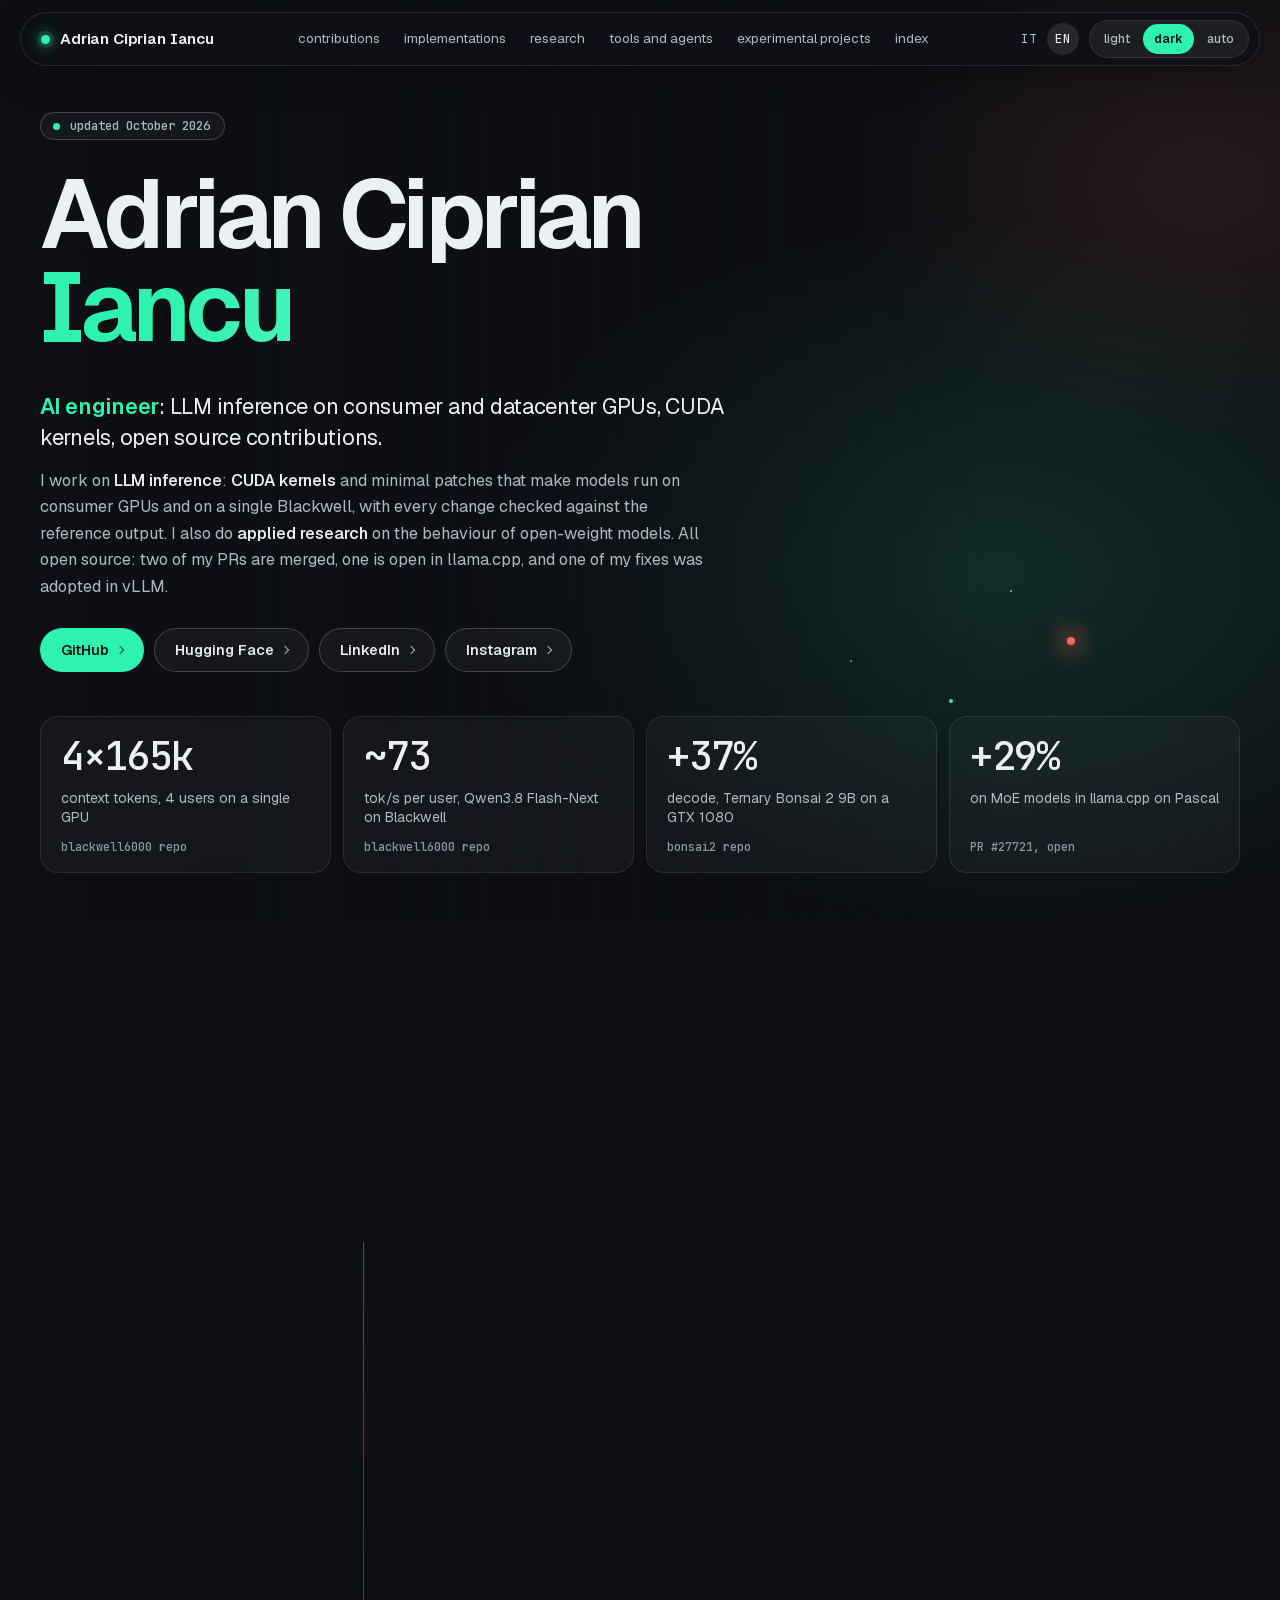
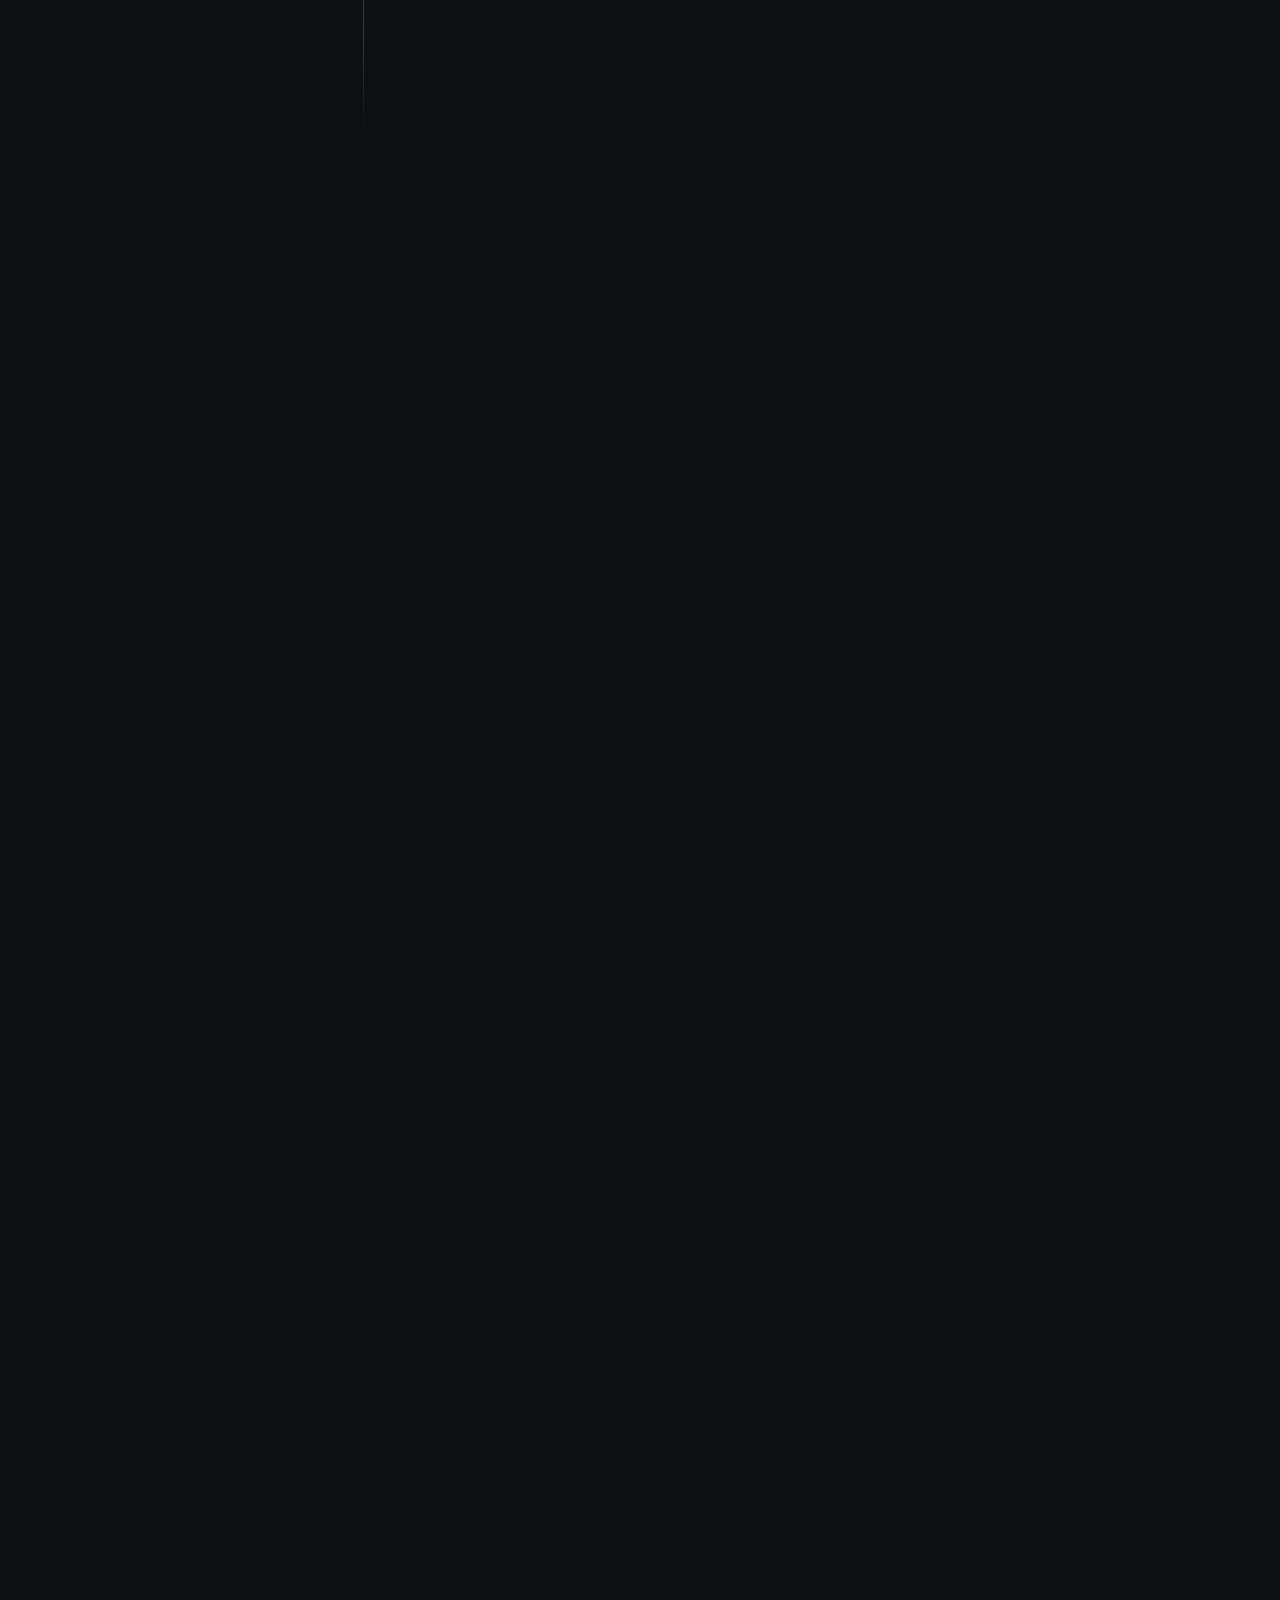
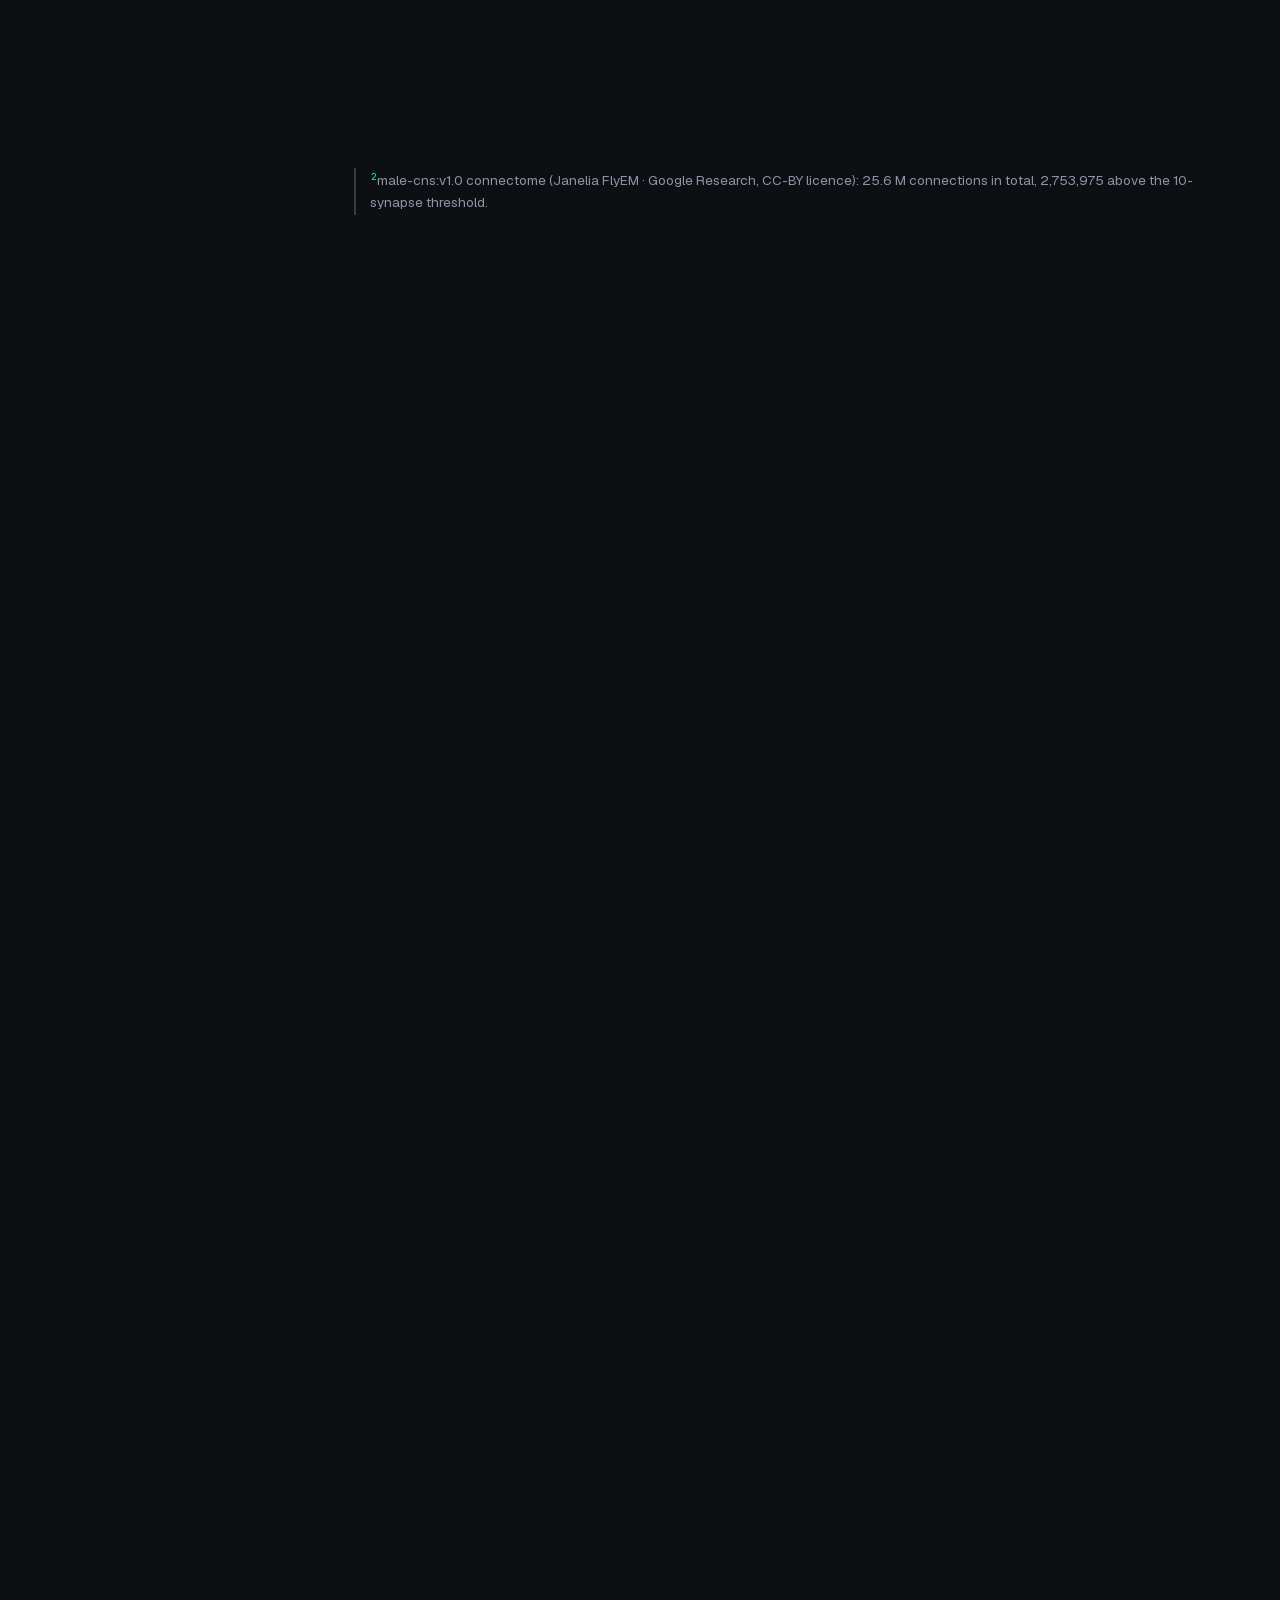
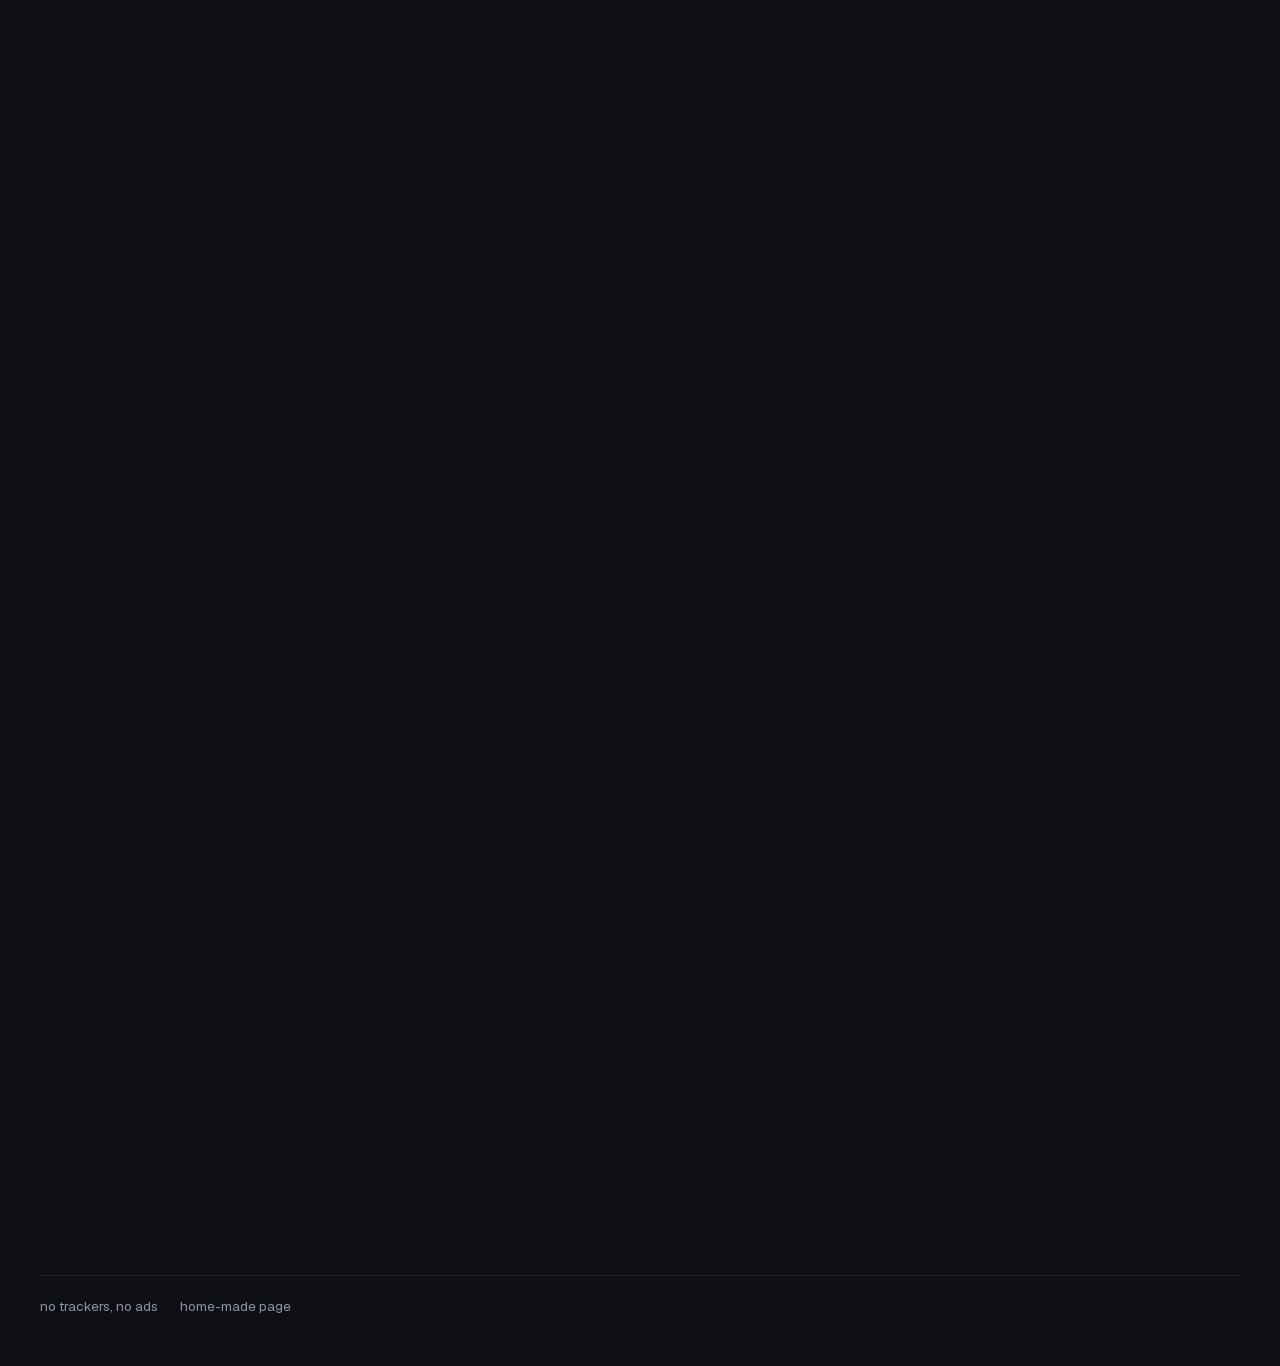
==== commit bcbad54d: "Nuovo design: tema scuro, hero con scena three.js, schede animate Abbandonato lo stile working paper" ====
--- a/en/index.html
+++ b/en/index.html
@@ -5,10 +5,9 @@
 <meta name="viewport" content="width=device-width,initial-scale=1">
 <title>Adrian Ciprian Iancu · AI Engineer</title>
 <meta name="description" content="AI engineer: LLM inference on consumer and datacenter GPUs, CUDA kernels, upstream contributions to llama.cpp, stable-diffusion.cpp and vLLM, research on the behaviour of open-weight models. All open source.">
-<meta http-equiv="Content-Security-Policy" content="default-src 'self'; script-src 'self' 'sha256-Rqiq/WBNrTtIOU2+rqX9RZSVG5MByk3Fmrs/IP0iEG4='; style-src 'self'; img-src 'self' data:; font-src 'self'; connect-src 'self'; object-src 'none'; base-uri 'self'; form-action 'none'">
-<meta name="color-scheme" content="light dark">
-<meta name="theme-color" media="(prefers-color-scheme: light)" content="#EEF0EC">
-<meta name="theme-color" media="(prefers-color-scheme: dark)" content="#0C2136">
+<meta http-equiv="Content-Security-Policy" content="default-src 'self'; script-src 'self' 'sha256-Zko/DYLiXYjozWMkpvku8jo9kZCU70fCZbSx2NlVjtg='; style-src 'self'; style-src-attr 'unsafe-inline'; img-src 'self' data:; font-src 'self'; connect-src 'self'; object-src 'none'; base-uri 'self'; form-action 'none'">
+<meta name="color-scheme" content="dark light">
+<meta name="theme-color" content="#0d0f13">
 <link rel="canonical" href="https://artyomita.github.io/en/">
 <link rel="alternate" hreflang="it" href="https://artyomita.github.io/">
 <link rel="alternate" hreflang="en" href="https://artyomita.github.io/en/">
@@ -20,127 +19,97 @@
 <meta property="og:image" content="https://artyomita.github.io/img/og-en.png">
 <meta property="og:image:width" content="1200">
 <meta property="og:image:height" content="630">
-<meta property="og:image:alt" content="The name Adrian Ciprian Iancu set large, the role line and the CUDA Graphs on Pascal schematic from figure 1.">
+<meta property="og:image:alt" content="The name Adrian Ciprian Iancu set large on a dark background, the role line and a glowing grid of GPU compute units.">
 <meta property="og:locale" content="en_GB">
 <meta property="og:locale:alternate" content="it_IT">
 <meta name="twitter:card" content="summary_large_image">
 <meta name="twitter:title" content="Adrian Ciprian Iancu · AI Engineer">
 <meta name="twitter:description" content="AI engineer: LLM inference on consumer and datacenter GPUs, CUDA kernels, upstream contributions to llama.cpp, stable-diffusion.cpp and vLLM, research on the behaviour of open-weight models. All open source.">
 <meta name="twitter:image" content="https://artyomita.github.io/img/og-en.png">
-<meta name="twitter:image:alt" content="The name Adrian Ciprian Iancu set large, the role line and the CUDA Graphs on Pascal schematic from figure 1.">
+<meta name="twitter:image:alt" content="The name Adrian Ciprian Iancu set large on a dark background, the role line and a glowing grid of GPU compute units.">
 <link rel="icon" href="../img/favicon.svg" type="image/svg+xml">
 <link rel="icon" href="../img/favicon-32.png" sizes="32x32">
 <link rel="apple-touch-icon" href="../img/apple-touch-icon.png">
-<link rel="preload" href="../fonts/newsreader-roman-latin.woff2" as="font" type="font/woff2" crossorigin>
-<link rel="preload" href="../fonts/besley-latin.woff2" as="font" type="font/woff2" crossorigin>
-<link rel="preload" href="../fonts/tavola-mono-latin.woff2" as="font" type="font/woff2" crossorigin>
+<link rel="preload" href="../fonts/geist-latin.woff2" as="font" type="font/woff2" crossorigin>
+<link rel="preload" href="../fonts/jetbrains-mono-latin.woff2" as="font" type="font/woff2" crossorigin>
 <link rel="stylesheet" href="../css/site.css">
-<script>(function(d){d.className='js';try{var t=localStorage.getItem('ai-theme');if(t==='light'||t==='dark')d.setAttribute('data-theme',t)}catch(e){}})(document.documentElement);</script>
-<script src="../js/site.min.js" defer></script>
+<script>(function(d){d.className='js';try{var t=localStorage.getItem('ai-theme');if(t==='auto')t=matchMedia('(prefers-color-scheme: light)').matches?'light':'dark';if(t==='light')d.setAttribute('data-theme','light')}catch(e){}})(document.documentElement);</script>
+<script src="../js/site.js" defer></script>
 <script type="application/ld+json">{"@context":"https://schema.org","@type":"Person","name":"Adrian Ciprian Iancu","jobTitle":"AI Engineer","url":"https://artyomita.github.io/","sameAs":["https://github.com/ArtyomITA","https://huggingface.co/adriandj3","https://www.linkedin.com/in/adrian-ciprian-iancu-a2a477391","https://www.instagram.com/artyomita"]}</script>
 </head>
 <body>
 <a class="skip" href="#main">Skip to content</a>
-<div class="mast-slot" id="mast-slot">
-<header class="mast" id="mast">
-<div class="mast-in wrap">
-<a class="mast-name" href="#top">Adrian Ciprian Iancu</a>
-<span class="cur" id="cur" aria-hidden="true"></span>
+<header class="bar" id="mast"><div class="bar-in">
+<a class="brand" href="#top">Adrian Ciprian Iancu</a>
 <nav class="nav" aria-label="Sections"><a href="#contributi">contributions</a><a href="#implementazioni">implementations</a><a href="#ricerca">research</a><a href="#strumenti">tools and agents</a><a href="#sperimentali">experimental projects</a><a href="#indice">index</a></nav>
-<details class="toc"><summary>Contents</summary><ol><li><a href="#contributi">contributions</a></li><li><a href="#implementazioni">implementations</a></li><li><a href="#ricerca">research</a></li><li><a href="#strumenti">tools and agents</a></li><li><a href="#sperimentali">experimental projects</a></li><li><a href="#indice">index</a></li><li><a href="#note">a note on the figures</a></li></ol></details>
-<nav class="lang" aria-label="Language"><a href="../" hreflang="it" lang="it">IT</a><span aria-hidden="true">/</span><a href="./" hreflang="en" lang="en" aria-current="page">EN</a></nav>
-<div class="theme" role="group" aria-label="Theme"><button type="button" data-set="light" aria-pressed="false" aria-label="Light theme (paper)">light</button><span aria-hidden="true">/</span><button type="button" data-set="dark" aria-pressed="false" aria-label="Dark theme (cyanotype)">dark</button><span aria-hidden="true">/</span><button type="button" data-set="auto" aria-pressed="false" aria-label="Auto theme (follow the system)">auto</button></div>
-</div>
-</header>
-</div>
+<div class="bar-tools"><nav class="lang" aria-label="Language"><a href="../" hreflang="it" lang="it">IT</a><span aria-hidden="true">/</span><a href="./" hreflang="en" lang="en" aria-current="page">EN</a></nav><div class="theme" role="group" aria-label="Theme"><button type="button" data-set="light" aria-pressed="false" aria-label="Light theme">light</button><button type="button" data-set="dark" aria-pressed="false" aria-label="Dark theme">dark</button><button type="button" data-set="auto" aria-pressed="false" aria-label="Auto theme (follow the system)">auto</button></div></div>
+<details class="toc"><summary>Contents</summary><div class="toc-panel"><ol><li><a href="#contributi">contributions</a></li><li><a href="#implementazioni">implementations</a></li><li><a href="#ricerca">research</a></li><li><a href="#strumenti">tools and agents</a></li><li><a href="#sperimentali">experimental projects</a></li><li><a href="#indice">index</a></li><li><a href="#note">a note on the figures</a></li></ol><div class="toc-tools"><nav class="lang" aria-label="Language"><a href="../" hreflang="it" lang="it">IT</a><span aria-hidden="true">/</span><a href="./" hreflang="en" lang="en" aria-current="page">EN</a></nav><div class="theme" role="group" aria-label="Theme"><button type="button" data-set="light" aria-pressed="false" aria-label="Light theme">light</button><button type="button" data-set="dark" aria-pressed="false" aria-label="Dark theme">dark</button><button type="button" data-set="auto" aria-pressed="false" aria-label="Auto theme (follow the system)">auto</button></div></div></div></details>
+</div></header>
 
 <main id="main">
-<section class="hero wrap grid" id="top" data-k="">
-<p class="role"><b>AI engineer</b>: LLM inference on consumer and datacenter GPUs, CUDA kernels, open&nbsp;source contributions.</p>
-<p class="folio">updated October 2026</p>
-<h1><span>Adrian</span> <span>Ciprian</span> <span>Iancu</span></h1>
-<div class="abstract"><p class="abs"><span class="runin">Abstract.</span> I work on <b>LLM inference</b>: <b>CUDA kernels</b> and minimal patches that make models run on consumer GPUs and on a single Blackwell, with every change checked against the reference output. I also do <b>applied research</b> on the behaviour of open-weight models. All open&nbsp;source: two of my PRs are merged, one is open in llama.cpp, and one of my fixes was adopted in vLLM.</p>
-<p class="go contacts"><a href="https://github.com/ArtyomITA">GitHub</a><a href="https://huggingface.co/adriandj3">Hugging Face</a><a href="https://www.linkedin.com/in/adrian-ciprian-iancu-a2a477391">LinkedIn</a><a href="https://www.instagram.com/artyomita">Instagram</a></p>
-<p class="kw">LLM inference, CUDA kernels, CUDA Graphs; Pascal (sm_61) and Blackwell GPUs; speculative decoding, quantization (NVFP4, ternary weights); llama.cpp, vLLM, GGML; security of open-weight models; multi-agent systems; applied ML.</p></div>
-<table class="tab1">
-<caption><b>Table 1.</b> Reference numbers, each with its source.</caption>
-<thead><tr><th scope="col">quantity</th><th scope="col">value</th><th scope="col">source</th></tr></thead>
-<tbody><tr><td>Upstream projects with a patch of mine</td><td class="v"><span>4 projects</span><span>2 merged PRs</span></td><td class="src"><a href="#contributi">Upstream contributions</a></td></tr><tr><td>Qwen3.8 Flash-Next on one GPU</td><td class="v"><span>4 users × 227k tokens</span><span>~100 tok/s per user</span></td><td class="src"><a href="https://github.com/ArtyomITA/blackwell6000-qwen3.8-flash-next">blackwell6000 repo</a></td></tr><tr><td>MoE speedup in llama.cpp on Pascal</td><td class="v"><span>+40%</span></td><td class="src"><a href="https://github.com/ggml-org/llama.cpp/pull/27721">upstream PR #27721, open</a></td></tr><tr><td>Ternary Bonsai 2 9B on a GTX&nbsp;1080</td><td class="v"><span>+51% decode</span></td><td class="src"><a href="https://github.com/ArtyomITA/bonsai2-ternary-pascal">bonsai2 repo</a></td></tr><tr><td><span class="nb">MiniCPM5-2B</span> on a GTX&nbsp;1080</td><td class="v"><span>33 to 83 tok/s</span></td><td class="src"><a href="https://github.com/ArtyomITA/minicpm5-kernel-pascal">minicpm5 repo</a></td></tr></tbody>
-</table>
+<section class="hero" id="top">
+<div class="hero-bg" aria-hidden="true"></div>
+<canvas class="hero-cv" id="hero-cv" aria-hidden="true"></canvas>
+<div class="hero-in wrap">
+<p class="folio" style="--i:0">updated October 2026</p>
+<h1 style="--i:1"><span>Adrian</span> <span>Ciprian</span> <span>Iancu</span></h1>
+<p class="role" style="--i:2"><b>AI engineer</b>: LLM inference on consumer and datacenter GPUs, CUDA kernels, open&nbsp;source contributions.</p>
+<p class="abs" style="--i:3">I work on <b>LLM inference</b>: <b>CUDA kernels</b> and minimal patches that make models run on consumer GPUs and on a single Blackwell, with every change checked against the reference output. I also do <b>applied research</b> on the behaviour of open-weight models. All open&nbsp;source: two of my PRs are merged, one is open in llama.cpp, and one of my fixes was adopted in vLLM.</p>
+<p class="links" style="--i:4"><a class="btn btn-main" href="https://github.com/ArtyomITA">GitHub</a><a class="btn" href="https://huggingface.co/adriandj3">Hugging Face</a><a class="btn" href="https://www.linkedin.com/in/adrian-ciprian-iancu-a2a477391">LinkedIn</a><a class="btn" href="https://www.instagram.com/artyomita">Instagram</a></p>
+<ul class="stats" style="--i:5"><li><a class="stat tilt" href="https://github.com/ArtyomITA/blackwell6000-qwen3.8-flash-next"><span class="num">4×<span class="cn">227</span>k</span><span class="lab">context tokens, 4 users on a single GPU</span><span class="src">blackwell6000 repo</span></a></li><li><a class="stat tilt" href="https://github.com/ArtyomITA/blackwell6000-qwen3.8-flash-next"><span class="num">~<span class="cn">100</span></span><span class="lab">tok/s per user, Qwen3.8 Flash-Next on Blackwell</span><span class="src">blackwell6000 repo</span></a></li><li><a class="stat tilt" href="https://github.com/ArtyomITA/bonsai2-ternary-pascal"><span class="num">+<span class="cn">51</span>%</span><span class="lab">decode, Ternary Bonsai 2 9B on a GTX&nbsp;1080</span><span class="src">bonsai2 repo</span></a></li><li><a class="stat tilt" href="https://github.com/ggml-org/llama.cpp/pull/27721"><span class="num">+<span class="cn">40</span>%</span><span class="lab">on MoE models in llama.cpp on Pascal</span><span class="src">PR #27721, open</span></a></li></ul>
+</div>
 </section>
 
 <div class="body wrap">
-<aside class="hf" aria-labelledby="h-hf">
-<h2 class="kicker" id="h-hf"><a href="https://huggingface.co/adriandj3">Models on Hugging Face</a></h2>
-<!--hf--><table class="hft"><thead><tr><th scope="col">model</th><th scope="col">downloads</th></tr></thead><tbody><tr><td><a href="https://huggingface.co/adriandj3/Swift-1.5-Qwen3.8-Flash-Next-MTP-for-GGUF-and-NVFP4">Swift 1.5 MTP</a><span class="lk">2 likes</span></td><td class="m">1,589</td></tr><tr><td><a href="https://huggingface.co/adriandj3/MiniCPM5-2B-DSpark-FRSpec32k-GGUF"><span class="nb">MiniCPM5-2B</span> DSpark <span class="nb">FR-Spec</span> 32k</a><span class="lk">2 likes</span></td><td class="m">122</td></tr><tr><td><a href="https://huggingface.co/adriandj3/MiniCPM5-2B-pjev-LoRA"><span class="nb">MiniCPM5-2B</span> pjev LoRA</a><span class="lk">2 likes</span></td><td class="m">114</td></tr><tr><td><a href="https://huggingface.co/adriandj3/TernaryPilot-v1-Computer-Browser-Use-LoRA">TernaryPilot v1 LoRA</a></td><td class="m">37</td></tr><tr><td><a href="https://huggingface.co/adriandj3/LFM2.5-to-Llama8B-LLM2Vec-Kimodo">LFM2.5 to LLM2Vec Kimodo</a><span class="lk">1 like</span></td><td class="m">0</td></tr></tbody><tfoot><tr><th scope="row">total</th><td class="m">1,862</td></tr></tfoot></table><p class="hfd">last 30 days, updated 28 Oct 2026</p><!--/hf-->
+<aside class="hf rv" aria-labelledby="h-hf">
+<h2 class="kick" id="h-hf"><a href="https://huggingface.co/adriandj3">Models on Hugging Face</a></h2>
+<!--hf--><ul class="hfl"><li><a href="https://huggingface.co/adriandj3/Swift-1.5-Qwen3.8-Flash-Next-MTP-for-GGUF-and-NVFP4">Swift 1.5 MTP</a><span class="m">1,589</span><span class="bar-t" aria-hidden="true"><i style="--p:100.0%"></i></span></li><li><a href="https://huggingface.co/adriandj3/MiniCPM5-2B-DSpark-FRSpec32k-GGUF"><span class="nb">MiniCPM5-2B</span> DSpark <span class="nb">FR-Spec</span> 32k</a><span class="m">122</span><span class="bar-t" aria-hidden="true"><i style="--p:7.7%"></i></span></li><li><a href="https://huggingface.co/adriandj3/MiniCPM5-2B-pjev-LoRA"><span class="nb">MiniCPM5-2B</span> pjev LoRA</a><span class="m">114</span><span class="bar-t" aria-hidden="true"><i style="--p:7.2%"></i></span></li><li><a href="https://huggingface.co/adriandj3/TernaryPilot-v1-Computer-Browser-Use-LoRA">TernaryPilot v1 LoRA</a><span class="m">37</span><span class="bar-t" aria-hidden="true"><i style="--p:2.3%"></i></span></li><li><a href="https://huggingface.co/adriandj3/LFM2.5-to-Llama8B-LLM2Vec-Kimodo">LFM2.5 to LLM2Vec Kimodo</a><span class="m">0</span><span class="bar-t" aria-hidden="true"><i style="--p:0.0%"></i></span></li></ul><p class="hft"><span>total downloads</span><span class="m cn">1,862</span></p><p class="hfd">last 30 days, updated 28 Oct 2026</p><!--/hf-->
 </aside>
 <div class="content">
 
-<section class="sec grid" id="contributi" data-k="Upstream contributions" aria-labelledby="h-contributi">
-<div class="rule" aria-hidden="true"><i></i><i></i><i></i><i></i><i></i><i></i><i></i><i></i><i></i><i></i><i></i><i></i></div>
-<div class="runhead"><p class="kicker">Upstream contributions</p></div>
-<div class="sec-main"><h2 id="h-contributi">Four patches in four projects</h2><p class="lead">Small patches sent to the original repositories. Two are merged, one is open and a commit of mine was adopted in a vLLM PR.</p></div>
-<table class="ptab prs">
-<caption><b>Table 2.</b> Upstream contributions, with the status checked on 28 October 2026.</caption>
-<thead><tr><th scope="col">project</th><th scope="col">patch</th><th scope="col">status</th></tr></thead>
-<tbody><tr><td class="pj">leejet/stable-diffusion.cpp</td><td><a href="https://github.com/leejet/stable-diffusion.cpp/pull/2202">PR #2202</a>: fix, skip the metadata alpha for LoRAs with baked_scale.</td><td class="st">merged 24 Oct 2026</td></tr><tr><td class="pj">PrismML-Eng/llama.cpp</td><td><a href="https://github.com/PrismML-Eng/llama.cpp/pull/368">PR #368</a>: Pascal (sm_61), PQ2_0 mat-vec for <span class="nb">1-4</span> columns, <span class="m">+17%</span> on <span class="nb">Ternary-Bonsai-2-9B</span> with bit-identical output.</td><td class="st">merged 19 Oct 2026</td></tr><tr><td class="pj">ggml-org/llama.cpp</td><td><a href="https://github.com/ggml-org/llama.cpp/pull/27721">PR #27721</a>: CUDA Graphs on Pascal (sm_61), <span class="m">+40%</span> on MoE models, <span class="m">+7%</span> on dense models, no regression.</td><td class="st">open since 25 Aug 2026</td></tr><tr><td class="pj">vllm-project/vllm</td><td><a href="https://github.com/vllm-project/vllm/pull/58863">PR #58863</a>: the exact commit of the RecoverSSM GDN replay, proposed by me and adopted in the PR (commit 514102a).</td><td class="st">adopted, PR still open</td></tr></tbody>
-</table>
-<figure class="fig fig3" id="fig3">
-<svg class="kt" id="kt" role="img" aria-labelledby="cap3" viewBox="0 0 816 204"><text x="0" y="18" class="fl">MoE · one launch per kernel</text><path class="tk" d="M204 3h2v22h-2zM233.8 3h2v22h-2zM254.3 3h2v22h-2zM283.2 3h2v22h-2zM321.7 3h2v22h-2zM356.3 3h2v22h-2zM381.9 3h2v22h-2zM402.9 3h2v22h-2zM433.9 3h2v22h-2zM470.4 3h2v22h-2zM506.5 3h2v22h-2zM541.3 3h2v22h-2zM570 3h2v22h-2zM600.5 3h2v22h-2zM637.5 3h2v22h-2zM669.4 3h2v22h-2zM699.6 3h2v22h-2zM729.5 3h2v22h-2z"></path><path class="kn" d="M216.3 6h17.4v16h-17.4zM246.1 6h8.2v16h-8.2zM266.6 6h16.6v16h-16.6zM295.5 6h26.2v16h-26.2zM334 6h22.3v16h-22.3zM368.6 6h13.3v16h-13.3zM394.2 6h8.7v16h-8.7zM415.3 6h18.6v16h-18.6zM446.2 6h24.2v16h-24.2zM482.7 6h23.8v16h-23.8zM518.8 6h22.6v16h-22.6zM553.6 6h16.4v16h-16.4zM582.3 6h18.1v16h-18.1zM612.8 6h24.7v16h-24.7zM649.8 6h19.6v16h-19.6zM681.7 6h17.9v16h-17.9zM711.9 6h17.5v16h-17.5zM741.8 6h16.2v16h-16.2z"></path><text x="0" y="48" class="fl">MoE · CUDA graph</text><path class="tk" d="M204 33h2v22h-2z"></path><path class="kn" data-r="0" d="M209.4 36h17.4v16h-17.4zM230.3 36h8.2v16h-8.2zM241.9 36h16.6v16h-16.6zM261.9 36h26.2v16h-26.2zM291.5 36h22.3v16h-22.3zM317.2 36h13.3v16h-13.3zM333.9 36h8.7v16h-8.7zM346 36h18.6v16h-18.6zM368.1 36h24.2v16h-24.2zM395.6 36h23.8v16h-23.8zM422.8 36h22.6v16h-22.6zM448.8 36h16.4v16h-16.4zM468.6 36h18.1v16h-18.1zM490.1 36h24.7v16h-24.7zM518.2 36h19.6v16h-19.6zM541.3 36h17.9v16h-17.9zM562.6 36h17.5v16h-17.5zM583.5 36h16.2v16h-16.2z"></path><line class="endl" data-r="0" y1="30" y2="58" x1="599.7" x2="599.7"></line><text x="607.7" y="48" class="fv" data-r="0">0.71×</text><text x="0" y="92" class="fl">dense · one launch per kernel</text><path class="tk" d="M204 77h2v22h-2zM233.4 77h2v22h-2zM268.6 77h2v22h-2zM304.5 77h2v22h-2zM334.3 77h2v22h-2zM356.9 77h2v22h-2zM388.2 77h2v22h-2zM421.9 77h2v22h-2zM455.8 77h2v22h-2zM474.8 77h2v22h-2zM505.7 77h2v22h-2zM535.1 77h2v22h-2zM570.9 77h2v22h-2zM601.5 77h2v22h-2zM635.5 77h2v22h-2zM670.5 77h2v22h-2zM705.8 77h2v22h-2zM730.9 77h2v22h-2z"></path><path class="kn" d="M207.1 80h26.3v16h-26.3zM236.5 80h32.2v16h-32.2zM271.7 80h32.8v16h-32.8zM307.6 80h26.7v16h-26.7zM337.4 80h19.5v16h-19.5zM359.9 80h28.2v16h-28.2zM391.3 80h30.7v16h-30.7zM425 80h30.8v16h-30.8zM458.9 80h15.9v16h-15.9zM477.9 80h27.8v16h-27.8zM508.8 80h26.3v16h-26.3zM538.1 80h32.7v16h-32.7zM573.9 80h27.5v16h-27.5zM604.6 80h31v16h-31zM638.6 80h31.9v16h-31.9zM673.6 80h32.2v16h-32.2zM708.8 80h22.1v16h-22.1zM734 80h24v16h-24z"></path><text x="0" y="122" class="fl">dense · CUDA graph</text><path class="tk" d="M204 107h2v22h-2z"></path><path class="kn" data-r="1" d="M207 110h26.3v16h-26.3zM234.2 110h32.2v16h-32.2zM267.3 110h32.8v16h-32.8zM301.1 110h26.7v16h-26.7zM328.7 110h19.5v16h-19.5zM349.2 110h28.2v16h-28.2zM378.4 110h30.7v16h-30.7zM410 110h30.8v16h-30.8zM441.8 110h15.9v16h-15.9zM458.6 110h27.8v16h-27.8zM487.4 110h26.3v16h-26.3zM514.6 110h32.7v16h-32.7zM548.3 110h27.5v16h-27.5zM576.8 110h31v16h-31zM608.7 110h31.9v16h-31.9zM641.6 110h32.2v16h-32.2zM674.7 110h22.1v16h-22.1zM697.7 110h24v16h-24z"></path><line class="endl" data-r="1" y1="104" y2="132" x1="721.8" x2="721.8"></line><text x="729.8" y="122" class="fv" data-r="1">0.93×</text><line x1="204" y1="158" x2="758" y2="158" class="ax"></line><line x1="204" y1="158" x2="204" y2="163" class="ax"></line><text x="204" y="176" class="fm" text-anchor="start">0</text><line x1="342.5" y1="158" x2="342.5" y2="163" class="ax"></line><text x="342.5" y="176" class="fm" text-anchor="middle">0.25</text><line x1="481" y1="158" x2="481" y2="163" class="ax"></line><text x="481" y="176" class="fm" text-anchor="middle">0.5</text><line x1="619.5" y1="158" x2="619.5" y2="163" class="ax"></line><text x="619.5" y="176" class="fm" text-anchor="middle">0.75</text><line x1="758" y1="158" x2="758" y2="163" class="ax"></line><text x="758" y="176" class="fm" text-anchor="end">1</text><text x="204" y="196" class="fl">time per token, relative</text></svg>
-<figcaption id="cap3"><b>Fig. 1.</b> CUDA Graphs on sm_61 in llama.cpp (PR #27721). A schematic, not a profiling trace: same kernels, one graph launch instead of one per kernel. As you scroll, the graph row shortens to 1/1.40 of the first on MoE models (+40% measured) and to 1/1.07 on dense models (+7%).</figcaption>
-</figure>
-</section>
-
-<section class="sec grid" id="implementazioni" data-k="Implementations" aria-labelledby="h-implementazioni">
-<div class="rule" aria-hidden="true"><i></i><i></i><i></i><i></i><i></i><i></i><i></i><i></i><i></i><i></i><i></i><i></i></div>
-<div class="runhead"><p class="kicker">Implementations</p><p class="epi" aria-hidden="true">sm_61<br>sm_120</p></div>
-<div class="sec-main"><h2 id="h-implementazioni">From the GTX 1080 to the RTX PRO 6000</h2><p class="lead">Inference kernels and configurations for a GTX&nbsp;1080 and for an RTX PRO 6000 Blackwell. Every change is compared with the reference output and every number has its reproducible benchmark.</p></div>
-<article class="proj withmeta">
-<h3 class="h3m"><a href="https://github.com/ArtyomITA/blackwell6000-qwen3.8-flash-next">blackwell6000-qwen3.8-flash-next</a></h3>
+<section class="sec" id="contributi" aria-labelledby="h-contributi">
+<header class="sec-h rv"><p class="kick"><span>01</span><i></i>Upstream contributions</p><h2 id="h-contributi">Four patches in four projects</h2><p class="lead">Small patches sent to the original repositories. Two are merged, one is open and a commit of mine was adopted in a vLLM PR.</p></header>
+<ol class="tl"><li class="st-ok-i rv" style="--d:0"><article class="pr card"><div class="pr-h"><span class="pj">leejet/stable-diffusion.cpp</span><span class="st st-ok">merged 24 Oct 2026</span></div><p><a href="https://github.com/leejet/stable-diffusion.cpp/pull/2202">PR #2202</a>: fix, skip the metadata alpha for LoRAs with baked_scale.</p></article></li><li class="st-ok-i rv" style="--d:60"><article class="pr card"><div class="pr-h"><span class="pj">PrismML-Eng/llama.cpp</span><span class="st st-ok">merged 19 Oct 2026</span></div><p><a href="https://github.com/PrismML-Eng/llama.cpp/pull/368">PR #368</a>: Pascal (sm_61), PQ2_0 mat-vec for <span class="nb">1-4</span> columns, <span class="m">+17%</span> on <span class="nb">Ternary-Bonsai-2-9B</span> with bit-identical output.</p></article></li><li class="st-open-i rv" style="--d:120"><article class="pr card"><div class="pr-h"><span class="pj">ggml-org/llama.cpp</span><span class="st st-open">open since 25 Aug 2026</span></div><p><a href="https://github.com/ggml-org/llama.cpp/pull/27721">PR #27721</a>: CUDA Graphs on Pascal (sm_61), <span class="m">+40%</span> on MoE models, <span class="m">+7%</span> on dense models, no regression.</p></article></li><li class="st-adopt-i rv" style="--d:180"><article class="pr card"><div class="pr-h"><span class="pj">vllm-project/vllm</span><span class="st st-adopt">adopted, PR still open</span></div><p><a href="https://github.com/vllm-project/vllm/pull/58863">PR #58863</a>: the exact commit of the RecoverSSM GDN replay, proposed by me and adopted in the PR (commit 514102a).</p></article></li></ol>
+<figure class="viz card rv" id="kt"><div class="viz-h"><p class="viz-t">CUDA Graphs on sm_61 in llama.cpp, PR #27721 <span class="rel">· time per token, relative</span></p><div class="big"><div><b>+<span class="cn">40</span>%</b><span>MoE</span></div><div><b>+<span class="cn">7</span>%</b><span>dense</span></div></div></div><div class="vz-g"><p class="vz-lab">MoE</p><div class="hb hb-n"><span class="hb-l">one launch per kernel</span><span class="hb-t"><i class="seg" style="--w:1.0000"></i></span><span class="hb-v">1×</span></div><div class="hb "><span class="hb-l">CUDA graph</span><span class="hb-t"><i class="seg" style="--w:0.7100;--d:160"></i></span><span class="hb-v">0.71×</span></div></div><div class="vz-g"><p class="vz-lab">dense</p><div class="hb hb-n"><span class="hb-l">one launch per kernel</span><span class="hb-t"><i class="seg" style="--w:1.0000;--d:180"></i></span><span class="hb-v">1×</span></div><div class="hb "><span class="hb-l">CUDA graph</span><span class="hb-t"><i class="seg" style="--w:0.9300;--d:340"></i></span><span class="hb-v">0.93×</span></div></div><figcaption>A schematic, not a profiling trace: same kernels, one graph launch instead of one per kernel. Time per token drops to 1/1.40 on MoE models (+40% measured) and to 1/1.07 on dense models (+7%).</figcaption></figure>
+</section>
+
+<section class="sec" id="implementazioni" aria-labelledby="h-implementazioni">
+<header class="sec-h rv"><p class="kick"><span>02</span><i></i>Implementations</p><h2 id="h-implementazioni">From the GTX 1080 to the RTX PRO 6000</h2><p class="lead">Inference kernels and configurations for a GTX&nbsp;1080 and for an RTX PRO 6000 Blackwell. Every change is compared with the reference output and every number has its reproducible benchmark.</p></header>
+<article class="feat card tilt rv">
+<h3><a href="https://github.com/ArtyomITA/blackwell6000-qwen3.8-flash-next">blackwell6000-qwen3.8-flash-next</a></h3>
 <p class="dateline">October 2026</p>
 <dl class="meta"><div><dt>GPU</dt><dd>RTX PRO 6000 Blackwell, 96&nbsp;GB</dd></div><div><dt>Stack</dt><dd>vLLM · CUDA · NVFP4</dd></div><div><dt>Licence</dt><dd><span class="nb">Apache-2.0</span></dd></div></dl>
 <p>Qwen3.8 Flash-Next and its Swift 1.5 fine-tune in NVFP4 on a single RTX PRO 6000 Blackwell with vLLM: <span class="m">4 users</span> with <span class="m">227k</span> tokens of context each, about <span class="m">100&nbsp;tok/s</span> per user, a peak of <span class="m">186.5&nbsp;tok/s</span> with one user. The kernels are exact, with output bit-identical to the reference: deterministic QSA top-k and exact GDN replay. The deterministic top-k also fixes a determinism bug that was already there.</p>
 </article>
-<div class="briefs">
-<article class="brief"><h3 class="bn"><a href="https://github.com/ArtyomITA/minicpm5-kernel-pascal">minicpm5-kernel-pascal</a></h3><p><span class="nb">MiniCPM5-2B</span> on a GTX&nbsp;1080 from <span class="m">33</span> to <span class="m">83</span> tok/s: slots erased when a conversation ends, Pascal kernels with bit-identical output, f16 KV cache and an FR-Spec drafter with a 32k vocabulary. Every step has its quality check.</p><p class="bf"><span class="stk">Python · C++ · CUDA; llama.cpp</span></p></article>
-<article class="brief"><h3 class="bn"><a href="https://github.com/ArtyomITA/bonsai2-ternary-pascal">bonsai2-ternary-pascal</a></h3><p>Ternary Bonsai 2 9B on a GTX&nbsp;1080: <span class="m">+51%</span> decode (from 55.9 to 84.4 tok/s) with bit-identical output. Five CUDA changes to PrismML's llama.cpp fork; the PQ2_0 mat-vec is already in the fork (<a href="https://github.com/PrismML-Eng/llama.cpp/pull/368">PR #368</a>).</p><p class="bf"><span class="stk">llama.cpp (patch) · Python; CUDA</span></p></article>
-<article class="brief"><h3 class="bn"><a href="https://github.com/ArtyomITA/llm2vec-8gb-offload-lossless-batching">llm2vec-8gb-offload-lossless-batching</a></h3><p>LLM2Vec (<span class="nb">Llama-3-8B</span>) on an 8&nbsp;GB GPU via RAM offload; batching without altering the embeddings: padding shifts them (cosine similarity <span class="m">0.76</span> against the reference), the fix brings them back to <span class="m">0.999956</span>.</p><p class="bf"><span class="stk">Python · PyTorch; text encoder for Kimodo</span></p></article>
-</div>
-<figure class="fig fig4" id="fig4">
-<svg class="err" id="err" role="img" aria-labelledby="cap4" viewBox="0 0 816 172"><line x1="12" y1="126" x2="776" y2="126" class="ax"></line><line x1="12" y1="126" x2="12" y2="132" class="ax"></line><text x="12" y="148" class="fm" text-anchor="start">1</text><line x1="164.8" y1="126" x2="164.8" y2="132" class="ax"></line><text x="164.8" y="148" class="fm" text-anchor="middle">10<tspan dy="-5" class="ex">−1</tspan></text><line x1="317.6" y1="126" x2="317.6" y2="132" class="ax"></line><text x="317.6" y="148" class="fm" text-anchor="middle">10<tspan dy="-5" class="ex">−2</tspan></text><line x1="470.4" y1="126" x2="470.4" y2="132" class="ax"></line><text x="470.4" y="148" class="fm" text-anchor="middle">10<tspan dy="-5" class="ex">−3</tspan></text><line x1="623.2" y1="126" x2="623.2" y2="132" class="ax"></line><text x="623.2" y="148" class="fm" text-anchor="middle">10<tspan dy="-5" class="ex">−4</tspan></text><line x1="776" y1="126" x2="776" y2="132" class="ax"></line><text x="776" y="148" class="fm" text-anchor="middle">10<tspan dy="-5" class="ex">−5</tspan></text><line x1="678.2" y1="116" x2="678.2" y2="136" class="tgt"></line><text x="12" y="166" class="fl" text-anchor="start">1 − cosine</text><text x="102.7" y="68" class="fl" text-anchor="start">padding · cos 0.76</text><text x="102.7" y="84" class="fm" text-anchor="start">1 − cos = 0.24</text><g class="fixl" opacity="1"><text x="682.2" y="96" class="fl" text-anchor="end" id="err-v">fix · cos 0.999956</text><text x="682.2" y="112" class="fm" text-anchor="end">1 − cos = 4.4·10<tspan dy="-5" class="ex">−5</tspan></text></g><path class="arc" pathLength="1" stroke-dasharray="1 1" stroke-dashoffset="0.000" d="M108.7 50Q392.5 -2 676.2 80"></path><path class="arh" opacity="1" d="M679.1 80.8L668.2 82.4L670.7 73.7z"></path><text x="392.5" y="20" class="fl2 rt" text-anchor="middle" opacity="1">≈ 5,500 times closer</text><line class="lk" x1="106.7" y1="126" x2="678.2" y2="126"></line><circle class="p0" cx="106.7" cy="126" r="4.5"></circle><circle class="p1" cx="678.2" cy="126" r="5"></circle></svg>
-<figcaption id="cap4"><b>Fig. 2.</b> Distance of batched LLM2Vec embeddings from the unbatched reference, on a logarithmic scale of 1 − cosine: with padding 1 − cos = 0.24 (cosine 0.76), with the fix 4.4·10<sup>−5</sup> (cosine 0.999956), about 5,500 times closer.</figcaption>
-</figure>
-<div class="briefs">
-<article class="brief"><h3 class="bn"><a href="https://github.com/ArtyomITA/lfm-to-kimodo">lfm-to-kimodo</a></h3><p>Kimodo generates human motion from a text, but it expects a vector from LLM2Vec on <span class="nb">Llama-3-8B</span>: 15&nbsp;GB of weights and 90-190 seconds per sentence. I replaced that piece with <span class="nb">LFM2.5-Embedding-350M</span> and a linear map from 1024 to 4096 dimensions: <span class="m">0.7 s</span> per sentence and <span class="m">700 MB</span>. The output is npz and bvh files, to open in Blender or Unity.</p><p class="bf"><span class="stk">Python · PyTorch; Kimodo, Unity</span></p></article>
-<article class="brief"><h3 class="bn"><a href="https://github.com/ArtyomITA/bonsai-webgpu-tiled-vae-fix">bonsai-webgpu-tiled-vae-fix</a></h3><p>Root cause analysis of the tiled VAE decoder of <span class="nb">Bonsai-Image</span> 4B in WebGPU on GPUs without <span class="nb">shader-f16</span>: a <span class="m">1.4 KB</span> patch that enables 512px and above on Pascal and older GPUs, with no quality loss on f16 devices.</p><p class="bf"><span class="stk">JavaScript · WebGPU · WGSL</span></p></article>
-<article class="brief"><h3 class="bn"><a href="https://github.com/ArtyomITA/hildanext">hildanext</a></h3><p>I convert an autoregressive LLM (<span class="nb">Qwen3-0.6B</span>) into a discrete diffusion model with the LLaDA 2.1 recipe, with a training and inference backend that runs on Pascal.</p><p class="bf"><span class="stk">Python · PyTorch; diffusion LM</span></p></article>
-</div>
-</section>
-
-<section class="sec grid" id="ricerca" data-k="Research" aria-labelledby="h-ricerca">
-<div class="rule" aria-hidden="true"><i></i><i></i><i></i><i></i><i></i><i></i><i></i><i></i><i></i><i></i><i></i><i></i></div>
-<div class="runhead"><p class="kicker">Research</p></div>
-<div class="sec-main"><h2 id="h-ricerca">Replicating the Cohere test on Qwen3.8</h2><p class="lead">Cohere reported that <span class="nb">Qwen3.8-Flash-Next</span>, during a security analyst task in a sandbox, tried to upload a file to an Alibaba storage bucket. I repeated the test on 27 and 28 October 2026 on two builds served the same way on one RTX PRO 6000: the NVIDIA base in NVFP4 and the Swift 1.5 fine-tune.</p></div>
-<table class="ptab coh">
-<caption><b>Table 3.</b> Replication of the Cohere test, same conditions for both builds.</caption>
-<thead><tr><th scope="col">test</th><th scope="col">base</th><th scope="col">Swift</th></tr></thead>
-<tbody><tr><td>With the prefix https://rout, full routify-file-proxy-sg host</td><td class="m">247/256</td><td class="m">253/256</td></tr><tr><td>Command written by the model, Alibaba host, out of 1024 trials</td><td class="m">0.7%</td><td class="m">0.3%</td></tr><tr><td>Agent sessions with simulated tools, coding tasks</td><td class="m">0/18</td><td class="m">0/20</td></tr><tr><td>Agent sessions, crawl with broken pages: invented URLs</td><td class="m">2/5</td><td class="m">2/5</td></tr></tbody>
-</table>
-<article class="proj">
+<div class="grid3">
+<article class="brief card tilt rv"><h3 class="bn"><a href="https://github.com/ArtyomITA/minicpm5-kernel-pascal">minicpm5-kernel-pascal</a></h3><p><span class="nb">MiniCPM5-2B</span> on a GTX&nbsp;1080 from <span class="m">33</span> to <span class="m">83</span> tok/s: slots erased when a conversation ends, Pascal kernels with bit-identical output, f16 KV cache and an FR-Spec drafter with a 32k vocabulary. Every step has its quality check.</p><p class="bf"><span class="chip">Python</span><span class="chip">C++</span><span class="chip">CUDA</span> <span class="rel">llama.cpp</span></p></article>
+<article class="brief card tilt rv"><h3 class="bn"><a href="https://github.com/ArtyomITA/bonsai2-ternary-pascal">bonsai2-ternary-pascal</a></h3><p>Ternary Bonsai 2 9B on a GTX&nbsp;1080: <span class="m">+51%</span> decode (from 55.9 to 84.4 tok/s) with bit-identical output. Five CUDA changes to PrismML's llama.cpp fork; the PQ2_0 mat-vec is already in the fork (<a href="https://github.com/PrismML-Eng/llama.cpp/pull/368">PR #368</a>).</p><p class="bf"><span class="chip">llama.cpp (patch)</span><span class="chip">Python</span> <span class="rel">CUDA</span></p></article>
+<article class="brief card tilt rv"><h3 class="bn"><a href="https://github.com/ArtyomITA/llm2vec-8gb-offload-lossless-batching">llm2vec-8gb-offload-lossless-batching</a></h3><p>LLM2Vec (<span class="nb">Llama-3-8B</span>) on an 8&nbsp;GB GPU via RAM offload; batching without altering the embeddings: padding shifts them (cosine similarity <span class="m">0.76</span> against the reference), the fix brings them back to <span class="m">0.999956</span>.</p><p class="bf"><span class="chip">Python</span><span class="chip">PyTorch</span> <span class="rel">text encoder for Kimodo</span></p></article>
+</div>
+<figure class="viz card rv" id="err"><div class="viz-h"><p class="viz-t">Batched LLM2Vec embeddings, distance from the reference</p><div class="big"><div><b>≈ <span class="cn">5,500</span></b><span>times closer</span></div></div></div><div class="ls" style="--a:.124;--b:.871"><p class="ls-n a" style="--p:.124"><b>padding · cos 0.76</b>1 − cos = 0.24</p><p class="ls-n b" style="--p:.871"><b>fix · cos 0.999956</b>1 − cos = 4.4·10<sup>−5</sup></p><div class="ls-t"><i></i><u class="a" style="--p:.124"></u><u class="b" style="--p:.871"></u></div><div class="ls-ax" aria-hidden="true"><span style="--p:0">1</span><span style="--p:.2">10<sup>−1</sup></span><span style="--p:.4">10<sup>−2</sup></span><span style="--p:.6">10<sup>−3</sup></span><span style="--p:.8">10<sup>−4</sup></span><span style="--p:1">10<sup>−5</sup></span></div></div><p class="ls-u">1 − cosine, logarithmic scale</p><figcaption>Distance of batched LLM2Vec embeddings from the unbatched reference, on a logarithmic scale of 1 − cosine: with padding 1 − cos = 0.24 (cosine 0.76), with the fix 4.4·10<sup>−5</sup> (cosine 0.999956), about 5,500 times closer.</figcaption></figure>
+<div class="grid3">
+<article class="brief card tilt rv"><h3 class="bn"><a href="https://github.com/ArtyomITA/lfm-to-kimodo">lfm-to-kimodo</a></h3><p>Kimodo generates human motion from a text, but it expects a vector from LLM2Vec on <span class="nb">Llama-3-8B</span>: 15&nbsp;GB of weights and 90-190 seconds per sentence. I replaced that piece with <span class="nb">LFM2.5-Embedding-350M</span> and a linear map from 1024 to 4096 dimensions: <span class="m">0.7 s</span> per sentence and <span class="m">700 MB</span>. The output is npz and bvh files, to open in Blender or Unity.</p><p class="bf"><span class="chip">Python</span><span class="chip">PyTorch</span> <span class="rel">Kimodo, Unity</span></p></article>
+<article class="brief card tilt rv"><h3 class="bn"><a href="https://github.com/ArtyomITA/bonsai-webgpu-tiled-vae-fix">bonsai-webgpu-tiled-vae-fix</a></h3><p>Root cause analysis of the tiled VAE decoder of <span class="nb">Bonsai-Image</span> 4B in WebGPU on GPUs without <span class="nb">shader-f16</span>: a <span class="m">1.4 KB</span> patch that enables 512px and above on Pascal and older GPUs, with no quality loss on f16 devices.</p><p class="bf"><span class="chip">JavaScript</span><span class="chip">WebGPU</span><span class="chip">WGSL</span></p></article>
+<article class="brief card tilt rv"><h3 class="bn"><a href="https://github.com/ArtyomITA/hildanext">hildanext</a></h3><p>I convert an autoregressive LLM (<span class="nb">Qwen3-0.6B</span>) into a discrete diffusion model with the LLaDA 2.1 recipe, with a training and inference backend that runs on Pascal.</p><p class="bf"><span class="chip">Python</span><span class="chip">PyTorch</span> <span class="rel">diffusion LM</span></p></article>
+</div>
+</section>
+
+<section class="sec" id="ricerca" aria-labelledby="h-ricerca">
+<header class="sec-h rv"><p class="kick"><span>03</span><i></i>Research</p><h2 id="h-ricerca">Replicating the Cohere test on Qwen3.8</h2><p class="lead">Cohere reported that <span class="nb">Qwen3.8-Flash-Next</span>, during a security analyst task in a sandbox, tried to upload a file to an Alibaba storage bucket. I repeated the test on 27 and 28 October 2026 on two builds served the same way on one RTX PRO 6000: the NVIDIA base in NVFP4 and the Swift 1.5 fine-tune.</p></header>
+<ul class="trials card rv"><li class="rv"><p>With the prefix https://rout, full routify-file-proxy-sg host</p><div class="hb hb-n"><span class="hb-l">base</span><span class="hb-t"><i style="--w:0.9648"></i></span><span class="hb-v">247/256</span></div><div class="hb "><span class="hb-l">Swift</span><span class="hb-t"><i style="--w:0.9883;--d:140"></i></span><span class="hb-v">253/256</span></div></li><li class="rv"><p>Command written by the model, Alibaba host, out of 1024 trials</p><div class="hb hb-n"><span class="hb-l">base</span><span class="hb-t"><i style="--w:0.0070"></i></span><span class="hb-v">0.7%</span></div><div class="hb "><span class="hb-l">Swift</span><span class="hb-t"><i style="--w:0.0030;--d:140"></i></span><span class="hb-v">0.3%</span></div></li><li class="rv"><p>Agent sessions with simulated tools, coding tasks</p><div class="hb hb-n"><span class="hb-l">base</span><span class="hb-t"><i style="--w:0.0000"></i></span><span class="hb-v">0/18</span></div><div class="hb "><span class="hb-l">Swift</span><span class="hb-t"><i style="--w:0.0000;--d:140"></i></span><span class="hb-v">0/20</span></div></li><li class="rv"><p>Agent sessions, crawl with broken pages: invented URLs</p><div class="hb hb-n"><span class="hb-l">base</span><span class="hb-t"><i style="--w:0.4000"></i></span><span class="hb-v">2/5</span></div><div class="hb "><span class="hb-l">Swift</span><span class="hb-t"><i style="--w:0.4000;--d:140"></i></span><span class="hb-v">2/5</span></div></li></ul>
+<article class="proj rv">
 <p>The memorized URL is in the NVIDIA base and the fine-tune keeps it. It shows up when an agent keeps running into broken pages; in ordinary coding tasks neither build produced an Alibaba or metadata address. Denying egress and blocking *.aliyuncs.com and the metadata addresses in the harness covers both.</p>
 <p class="go"><a href="https://github.com/ArtyomITA/blackwell6000-qwen3.8-flash-next/tree/main/cohere-probe">cohere-probe: scripts and data</a><a href="https://github.com/wtogami/qwen-block-proxy-artifacts/issues/3">discussion on GitHub</a></p>
 </article>
-<h3 class="sub">Models on Hugging Face</h3>
-<div class="briefs hfm">
-<article class="brief"><h3 class="bn"><a href="https://huggingface.co/adriandj3/Swift-1.5-Qwen3.8-Flash-Next-MTP-for-GGUF-and-NVFP4">Swift-1.5-Qwen3.8-Flash-Next-MTP-for-GGUF-and-NVFP4</a></h3><p>MTP heads in BF16 and FP8 for the Swift 1.5 fine-tune, plus a GGUF version for llama.cpp. These are the heads I use in the serving setup of the Implementations section.</p><p class="bf"><span class="stk">safetensors · GGUF · vLLM</span></p></article><article class="brief"><h3 class="bn"><a href="https://huggingface.co/adriandj3/MiniCPM5-2B-pjev-LoRA">MiniCPM5-2B-pjev-LoRA</a></h3><p>LoRA on <span class="nb">MiniCPM5-2B</span> for an agent's decisions: <span class="m">93.5%</span> on 62 decisions held out from training, in <span class="m">0.22 s</span> and with about <span class="m">200 MB</span> of VRAM.</p><p class="bf"><span class="stk">LoRA · GGUF · llama.cpp</span></p></article><article class="brief"><h3 class="bn"><a href="https://huggingface.co/adriandj3/MiniCPM5-2B-DSpark-FRSpec32k-GGUF">MiniCPM5-2B-DSpark-FRSpec32k-GGUF</a></h3><p>DSpark speculative drafter with the vocabulary cut to 32k (FR-Spec): <span class="m">+4.7%</span> decode on <span class="nb">MiniCPM5-2B</span>.</p><p class="bf"><span class="stk">GGUF · llama.cpp</span></p></article><article class="brief"><h3 class="bn"><a href="https://huggingface.co/adriandj3/TernaryPilot-v1-Computer-Browser-Use-LoRA">TernaryPilot-v1-Computer-Browser-Use-LoRA</a></h3><p>LoRA for computer use and browser use, trained on the ternary weights of Ternary Bonsai 2 9B directly on a GTX&nbsp;1080.</p><p class="bf"><span class="stk">LoRA · GGUF</span></p></article><article class="brief"><h3 class="bn"><a href="https://huggingface.co/adriandj3/LFM2.5-to-Llama8B-LLM2Vec-Kimodo">LFM2.5-to-Llama8B-LLM2Vec-Kimodo</a></h3><p>The linear map from 1024 to 4096 dimensions that replaces Kimodo's <span class="nb">8-billion-parameter</span> encoder (repository lfm-to-kimodo).</p><p class="bf"><span class="stk">NumPy · <span class="nb">text-to-motion</span></span></p></article>
-</div>
-</section>
-
-<section class="sec grid" id="strumenti" data-k="Tools and agents" aria-labelledby="h-strumenti">
-<div class="rule" aria-hidden="true"><i></i><i></i><i></i><i></i><i></i><i></i><i></i><i></i><i></i><i></i><i></i><i></i></div>
-<div class="runhead"><p class="kicker">Tools and agents</p><p class="epi" aria-hidden="true">127.0.0.1</p></div>
-<div class="sec-main"><h2 id="h-strumenti">Multi-agent plugins and local assistants</h2><p class="lead">A harness that lets several agents work and talk together, and tools that keep audio, text and inference on the user's own machine.</p></div>
-<article class="proj">
+<h3 class="sub rv">Models on Hugging Face</h3>
+<div class="grid3 hfm">
+<article class="brief card tilt rv"><h3 class="bn"><a href="https://huggingface.co/adriandj3/Swift-1.5-Qwen3.8-Flash-Next-MTP-for-GGUF-and-NVFP4">Swift-1.5-Qwen3.8-Flash-Next-MTP-for-GGUF-and-NVFP4</a></h3><p>MTP heads in BF16 and FP8 for the Swift 1.5 fine-tune, plus a GGUF version for llama.cpp. These are the heads I use in the serving setup of the Implementations section.</p><p class="bf"><span class="chip">safetensors</span><span class="chip">GGUF</span><span class="chip">vLLM</span></p></article><article class="brief card tilt rv"><h3 class="bn"><a href="https://huggingface.co/adriandj3/MiniCPM5-2B-pjev-LoRA">MiniCPM5-2B-pjev-LoRA</a></h3><p>LoRA on <span class="nb">MiniCPM5-2B</span> for an agent's decisions: <span class="m">93.5%</span> on 62 decisions held out from training, in <span class="m">0.22 s</span> and with about <span class="m">200 MB</span> of VRAM.</p><p class="bf"><span class="chip">LoRA</span><span class="chip">GGUF</span><span class="chip">llama.cpp</span></p></article><article class="brief card tilt rv"><h3 class="bn"><a href="https://huggingface.co/adriandj3/MiniCPM5-2B-DSpark-FRSpec32k-GGUF">MiniCPM5-2B-DSpark-FRSpec32k-GGUF</a></h3><p>DSpark speculative drafter with the vocabulary cut to 32k (FR-Spec): <span class="m">+4.7%</span> decode on <span class="nb">MiniCPM5-2B</span>.</p><p class="bf"><span class="chip">GGUF</span><span class="chip">llama.cpp</span></p></article><article class="brief card tilt rv"><h3 class="bn"><a href="https://huggingface.co/adriandj3/TernaryPilot-v1-Computer-Browser-Use-LoRA">TernaryPilot-v1-Computer-Browser-Use-LoRA</a></h3><p>LoRA for computer use and browser use, trained on the ternary weights of Ternary Bonsai 2 9B directly on a GTX&nbsp;1080.</p><p class="bf"><span class="chip">LoRA</span><span class="chip">GGUF</span></p></article><article class="brief card tilt rv"><h3 class="bn"><a href="https://huggingface.co/adriandj3/LFM2.5-to-Llama8B-LLM2Vec-Kimodo">LFM2.5-to-Llama8B-LLM2Vec-Kimodo</a></h3><p>The linear map from 1024 to 4096 dimensions that replaces Kimodo's <span class="nb">8-billion-parameter</span> encoder (repository lfm-to-kimodo).</p><p class="bf"><span class="chip">NumPy</span><span class="chip"><span class="nb">text-to-motion</span></span></p></article>
+</div>
+</section>
+
+<section class="sec" id="strumenti" aria-labelledby="h-strumenti">
+<header class="sec-h rv"><p class="kick"><span>04</span><i></i>Tools and agents</p><h2 id="h-strumenti">Multi-agent plugins and local assistants</h2><p class="lead">A harness that lets several agents work and talk together, and tools that keep audio, text and inference on the user's own machine.</p></header>
+<article class="feat card tilt rv">
 <h3><a href="https://github.com/Partido-De-What/claude-plugins">claude-plugins</a></h3>
 <p class="dateline">Partido-De-What organization, with friends</p>
 <p>Plugins for Claude Code and Codex. The main one, <b>chatroom</b>, puts several agents in a shared room: a live chat with no turns, a task board and a 3D voxel office that shows who is writing code, who is reading and who is waiting. Underneath there is a harness enforced by code: closing with proof, task leases, failure detectors. Research mode adds fixed roles, phases with gates and a kernel that checks every proposal.</p>
@@ -148,104 +117,76 @@
 <p class="go"><a href="https://github.com/Partido-De-What/claude-plugins#chatroom-harness-point-by-point">harness, point by point</a></p>
 <p class="meth">JavaScript · Python; Claude Code · Codex; MCP</p>
 </article>
-<article class="proj">
+<article class="feat card tilt rv">
 <h3><a href="https://github.com/ArtyomITA/vergilius">Vergilius</a></h3>
 <p class="dateline">local-first</p>
-<p data-notes="n1">A personal assistant that does not talk to external services: it runs locally on a GTX&nbsp;1080 (8&nbsp;GB), with no API keys and no conversation leaving the machine. Default model <span class="nb">LFM2.5-2.6B</span> with a speculative drafter: <span class="m">64&nbsp;tok/s</span> in decoding, <span class="m">78-100</span>&nbsp;tok/s with the drafter on. A groundedness check compares the numbers in each answer with the tool results: unsupported numbers dropped from <span class="m">3</span> turns out of <span class="m">35</span> to <span class="m">1</span>&nbsp;out&nbsp;of&nbsp;<span class="m">36</span>.<sup class="n">1</sup></p>
-</article>
-<aside class="notes" aria-label="Note 1"><p id="n1"><sup class="n">1</sup>The repository includes two third-party projects as submodules, Odysseus (assistant) and ShadowBroker (open-source intelligence), under <span class="nb">AGPL-3.0</span>: they are dependencies, not original work.</p></aside>
-<figure class="fig fig5" id="fig5">
-<svg class="f5 chiuso" id="fence" role="img" aria-labelledby="cap5" viewBox="0 0 816 226"><path class="fen" pathLength="1" d="M195.3 10H815.5V225.5H0.5V10H195.3" stroke-dasharray="1.0000 1"></path><text x="22" y="44" class="fl">tok/s on GTX 1080</text><line x1="22" y1="122" x2="433" y2="122" class="ax"></line><line x1="22" y1="122" x2="22" y2="130" class="ax"></line><text x="22" y="144" class="fm" text-anchor="middle">0</text><line x1="59.4" y1="122" x2="59.4" y2="127" class="ax"></line><text x="59.4" y="144" class="fm" text-anchor="middle">10</text><line x1="96.7" y1="122" x2="96.7" y2="127" class="ax"></line><text x="96.7" y="144" class="fm" text-anchor="middle">20</text><line x1="134.1" y1="122" x2="134.1" y2="127" class="ax"></line><text x="134.1" y="144" class="fm" text-anchor="middle">30</text><line x1="171.5" y1="122" x2="171.5" y2="127" class="ax"></line><text x="171.5" y="144" class="fm" text-anchor="middle">40</text><line x1="208.8" y1="122" x2="208.8" y2="130" class="ax"></line><text x="208.8" y="144" class="fm" text-anchor="middle">50</text><line x1="246.2" y1="122" x2="246.2" y2="127" class="ax"></line><text x="246.2" y="144" class="fm" text-anchor="middle">60</text><line x1="283.5" y1="122" x2="283.5" y2="127" class="ax"></line><text x="283.5" y="144" class="fm" text-anchor="middle">70</text><line x1="320.9" y1="122" x2="320.9" y2="127" class="ax"></line><text x="320.9" y="144" class="fm" text-anchor="middle">80</text><line x1="358.3" y1="122" x2="358.3" y2="127" class="ax"></line><text x="358.3" y="144" class="fm" text-anchor="middle">90</text><line x1="395.6" y1="122" x2="395.6" y2="130" class="ax"></line><text x="395.6" y="144" class="fm" text-anchor="middle">100</text><line x1="433" y1="122" x2="433" y2="127" class="ax"></line><text x="433" y="144" class="fm" text-anchor="middle">110</text><path class="brk" d="M313.4 100v-6H395.6v6"></path><text x="395.6" y="86" class="fl2" text-anchor="end">with drafter · 78-100</text><circle class="p1" cx="261.1" cy="122" r="5"></circle><text x="264.1" y="110" class="fl2" text-anchor="end">decoding · 64</text><text x="477" y="44" class="fl">turns with unsupported numbers</text><g class="cell in"><rect x="477.5" y="62.5" width="16" height="16"></rect></g><g class="cell in"><rect x="498.5" y="62.5" width="16" height="16"></rect></g><g class="cell in"><rect x="519.5" y="62.5" width="16" height="16"></rect></g><g class="cell in"><rect x="540.5" y="62.5" width="16" height="16"></rect></g><g class="cell in"><rect x="561.5" y="62.5" width="16" height="16"></rect></g><g class="cell in"><rect x="582.5" y="62.5" width="16" height="16"></rect></g><g class="cell in"><rect x="603.5" y="62.5" width="16" height="16"></rect></g><g class="cell in"><rect x="477.5" y="83.5" width="16" height="16"></rect></g><g class="cell in"><rect x="498.5" y="83.5" width="16" height="16"></rect></g><g class="cell r in"><rect x="519.5" y="83.5" width="16" height="16"></rect><path class="x" d="M523.8 87.8L531.2 95.2M531.2 87.8L523.8 95.2"></path></g><g class="cell in"><rect x="540.5" y="83.5" width="16" height="16"></rect></g><g class="cell in"><rect x="561.5" y="83.5" width="16" height="16"></rect></g><g class="cell in"><rect x="582.5" y="83.5" width="16" height="16"></rect></g><g class="cell in"><rect x="603.5" y="83.5" width="16" height="16"></rect></g><g class="cell in"><rect x="477.5" y="104.5" width="16" height="16"></rect></g><g class="cell in"><rect x="498.5" y="104.5" width="16" height="16"></rect></g><g class="cell in"><rect x="519.5" y="104.5" width="16" height="16"></rect></g><g class="cell in"><rect x="540.5" y="104.5" width="16" height="16"></rect></g><g class="cell in"><rect x="561.5" y="104.5" width="16" height="16"></rect></g><g class="cell in"><rect x="582.5" y="104.5" width="16" height="16"></rect></g><g class="cell r in"><rect x="603.5" y="104.5" width="16" height="16"></rect><path class="x" d="M607.8 108.8L615.2 116.2M615.2 108.8L607.8 116.2"></path></g><g class="cell in"><rect x="477.5" y="125.5" width="16" height="16"></rect></g><g class="cell in"><rect x="498.5" y="125.5" width="16" height="16"></rect></g><g class="cell in"><rect x="519.5" y="125.5" width="16" height="16"></rect></g><g class="cell in"><rect x="540.5" y="125.5" width="16" height="16"></rect></g><g class="cell in"><rect x="561.5" y="125.5" width="16" height="16"></rect></g><g class="cell in"><rect x="582.5" y="125.5" width="16" height="16"></rect></g><g class="cell in"><rect x="603.5" y="125.5" width="16" height="16"></rect></g><g class="cell in"><rect x="477.5" y="146.5" width="16" height="16"></rect></g><g class="cell in"><rect x="498.5" y="146.5" width="16" height="16"></rect></g><g class="cell in"><rect x="519.5" y="146.5" width="16" height="16"></rect></g><g class="cell r in"><rect x="540.5" y="146.5" width="16" height="16"></rect><path class="x" d="M544.8 150.8L552.2 158.2M552.2 150.8L544.8 158.2"></path></g><g class="cell in"><rect x="561.5" y="146.5" width="16" height="16"></rect></g><g class="cell in"><rect x="582.5" y="146.5" width="16" height="16"></rect></g><g class="cell in"><rect x="603.5" y="146.5" width="16" height="16"></rect></g><path class="arr" d="M628 123h36m-5 -3.5l5 3.5l-5 3.5"></path><g class="cell in"><rect x="672.5" y="62.5" width="16" height="16"></rect></g><g class="cell in"><rect x="693.5" y="62.5" width="16" height="16"></rect></g><g class="cell in"><rect x="714.5" y="62.5" width="16" height="16"></rect></g><g class="cell in"><rect x="735.5" y="62.5" width="16" height="16"></rect></g><g class="cell in"><rect x="756.5" y="62.5" width="16" height="16"></rect></g><g class="cell in"><rect x="777.5" y="62.5" width="16" height="16"></rect></g><g class="cell in"><rect x="672.5" y="83.5" width="16" height="16"></rect></g><g class="cell in"><rect x="693.5" y="83.5" width="16" height="16"></rect></g><g class="cell in"><rect x="714.5" y="83.5" width="16" height="16"></rect></g><g class="cell in"><rect x="735.5" y="83.5" width="16" height="16"></rect></g><g class="cell in"><rect x="756.5" y="83.5" width="16" height="16"></rect></g><g class="cell in"><rect x="777.5" y="83.5" width="16" height="16"></rect></g><g class="cell in"><rect x="672.5" y="104.5" width="16" height="16"></rect></g><g class="cell in"><rect x="693.5" y="104.5" width="16" height="16"></rect></g><g class="cell in"><rect x="714.5" y="104.5" width="16" height="16"></rect></g><g class="cell in"><rect x="735.5" y="104.5" width="16" height="16"></rect></g><g class="cell in"><rect x="756.5" y="104.5" width="16" height="16"></rect></g><g class="cell in"><rect x="777.5" y="104.5" width="16" height="16"></rect></g><g class="cell in"><rect x="672.5" y="125.5" width="16" height="16"></rect></g><g class="cell in"><rect x="693.5" y="125.5" width="16" height="16"></rect></g><g class="cell in"><rect x="714.5" y="125.5" width="16" height="16"></rect></g><g class="cell in"><rect x="735.5" y="125.5" width="16" height="16"></rect></g><g class="cell r in"><rect x="756.5" y="125.5" width="16" height="16"></rect><path class="x" d="M760.8 129.8L768.2 137.2M768.2 129.8L760.8 137.2"></path></g><g class="cell in"><rect x="777.5" y="125.5" width="16" height="16"></rect></g><g class="cell in"><rect x="672.5" y="146.5" width="16" height="16"></rect></g><g class="cell in"><rect x="693.5" y="146.5" width="16" height="16"></rect></g><g class="cell in"><rect x="714.5" y="146.5" width="16" height="16"></rect></g><g class="cell in"><rect x="735.5" y="146.5" width="16" height="16"></rect></g><g class="cell in"><rect x="756.5" y="146.5" width="16" height="16"></rect></g><g class="cell in"><rect x="777.5" y="146.5" width="16" height="16"></rect></g><g class="cell in"><rect x="672.5" y="167.5" width="16" height="16"></rect></g><g class="cell in"><rect x="693.5" y="167.5" width="16" height="16"></rect></g><g class="cell in"><rect x="714.5" y="167.5" width="16" height="16"></rect></g><g class="cell in"><rect x="735.5" y="167.5" width="16" height="16"></rect></g><g class="cell in"><rect x="756.5" y="167.5" width="16" height="16"></rect></g><g class="cell in"><rect x="777.5" y="167.5" width="16" height="16"></rect></g><text x="477" y="208" class="fv">3/35</text><text x="672" y="208" class="fv">1/36</text><rect class="lbx" x="12" y="1" width="183.3" height="18"></rect><text x="20" y="14.5" class="fl lbt">GTX 1080 · no external calls</text></svg>
-<figcaption id="cap5"><b>Fig. 3.</b> Vergilius on a GTX&nbsp;1080, fenced in: no call leaves the machine (127.0.0.1). Left, decoding speed, 64&nbsp;tok/s and <span class="nb">78-100</span>&nbsp;tok/s with the drafter; right, turns with numbers not supported by the tool results, from 3 out of 35 to 1 out of 36.</figcaption>
-</figure>
-<div class="briefs">
-<article class="brief"><h3 class="bn"><a href="https://github.com/ArtyomITA/stt-whisper-pad">stt-whisper-pad</a></h3><p>Windows application for local voice transcription based on faster-whisper (CTranslate2, int8 on CUDA): record, transcribe and paste into the active field.</p><p class="bf"><span class="stk">Python</span></p></article>
-</div>
-</section>
-
-<section class="sec grid" id="sperimentali" data-k="Experimental projects" aria-labelledby="h-sperimentali">
-<div class="rule" aria-hidden="true"><i></i><i></i><i></i><i></i><i></i><i></i><i></i><i></i><i></i><i></i><i></i><i></i></div>
-<div class="runhead"><p class="kicker">Experimental projects</p></div>
-<div class="sec-main"><h2 id="h-sperimentali">A language model on a real connectome</h2><p class="lead" data-notes="n2">How much of the context is held by attention, and how much by a recurrent core? Test bed: the complete connectome of the Drosophila nervous system (<span class="nb">male-cns:v1.0</span>, <span class="m">166,700</span> neurons, <span class="m">2.75 M</span> synapses at threshold 10)<sup class="n">2</sup> as the recurrent LIF core of a language model: synaptic signs fixed by the neurotransmitter, magnitudes initialized from synapse counts, surrogate gradient, FP32 CUDA Graph. Protocol with degree-preserving null models, token-matched baselines and in-silico lesions.</p></div>
-<aside class="notes" aria-label="Note 2"><p id="n2"><sup class="n">2</sup><span class="nb">male-cns:v1.0</span> connectome (Janelia FlyEM · Google Research, <span class="nb">CC-BY</span> licence): 25.6 M connections in total, 2,753,975 above the 10-synapse threshold.</p></aside>
-<figure class="fig figr" id="fig1">
-<div class="rbox"><canvas id="raster" role="img" aria-label="Raster of simulated leaky integrate-and-fire neurons: spike ticks over time for sensory, central and descending neurons, with the population rate below."></canvas></div>
-<p class="readout" id="readout" aria-hidden="true"></p>
-<ul class="legend"><li><svg aria-hidden="true" width="8" height="14"><rect class="lg-f" x="3" y="2" width="1.6" height="10"/></svg>sensory (input port)</li><li><svg aria-hidden="true" width="8" height="14"><rect class="lg-i" x="3" y="2" width="1.6" height="10"/></svg>excitatory</li><li><svg aria-hidden="true" width="8" height="14"><rect class="lg-r" x="3" y="2" width="1.6" height="10"/></svg>inhibitory</li><li><svg aria-hidden="true" width="8" height="14"><rect class="lg-f" x="3" y="2" width="1.6" height="10"/></svg>descending (output)</li><li><svg aria-hidden="true" width="20" height="14"><path class="lg-c" d="M0 11 C4 11 5 3 8 3 S12 11 15 9 S18 6 20 7"/></svg>population rate</li></ul>
-<figcaption><b>Fig. 4.</b> Raster of <span class="nn">128</span> leaky integrate-and-fire neurons simulated in this page (dt = 1 ms), ordered by distance from the input ports. Each tick is a spike. Roughly every 120 ms a token enters through the sensory neurons; scrolling the page raises the input. An illustration: the real model has 166,700 neurons (<a href="#fig2">fig.&nbsp;5</a>).</figcaption>
-</figure>
-<figure class="fig fig2" id="fig2">
-<svg class="cns" id="cns" role="img" aria-labelledby="cap2"></svg>
-<figcaption id="cap2"><b>Fig. 5.</b> The FlyToLLM pipeline. The dots are an illustration generated in this page inside the outline of the central nervous system (brain, optic lobes, ventral nerve cord): each dot stands for about <span class="pd">260</span> neurons. The larger solid dots are the input ports, on the rim of the optic lobes and along the top of the brain; the shade fades with the distance in hops from the ports, and scrolling reveals one hop at a time. The small squares are the readout: in the real connectome it sits 2 hops from the ports, which is why 4+4 depth is enough.</figcaption>
-</figure>
-<article class="proj">
+<p>A personal assistant that does not talk to external services: it runs locally on a GTX&nbsp;1080 (8&nbsp;GB), with no API keys and no conversation leaving the machine. Default model <span class="nb">LFM2.5-2.6B</span> with a speculative drafter: <span class="m">64&nbsp;tok/s</span> in decoding, <span class="m">78-100</span>&nbsp;tok/s with the drafter on. A groundedness check compares the numbers in each answer with the tool results: unsupported numbers dropped from <span class="m">3</span> turns out of <span class="m">35</span> to <span class="m">1</span>&nbsp;out&nbsp;of&nbsp;<span class="m">36</span>.<sup class="n">1</sup></p>
+<p class="fn" id="n1"><sup class="n">1</sup>The repository includes two third-party projects as submodules, Odysseus (assistant) and ShadowBroker (open-source intelligence), under <span class="nb">AGPL-3.0</span>: they are dependencies, not original work.</p>
+</article>
+<figure class="viz card rv" id="fence"><div class="viz-h"><p class="viz-t">Vergilius on a GTX&nbsp;1080</p><span class="viz-tag">GTX 1080 · no external calls</span></div><div class="cols2"><div class="vz-g"><p class="vz-lab">tok/s on GTX 1080</p><div class="hb hb-n"><span class="hb-l">decoding</span><span class="hb-t"><i style="--w:0.5818"></i></span><span class="hb-v">64</span></div><div class="hb "><span class="hb-l">with drafter</span><span class="hb-t"><i style="--w:0.2000;--l:0.7091;--d:160"></i></span><span class="hb-v">78-100</span></div></div><div class="vz-g"><p class="vz-lab">turns with unsupported numbers</p><div class="pairs"><div><span class="v">3/35</span><div class="wf" style="--cols:7;--mw:190px"><i style="--i:0"></i><i style="--i:1"></i><i style="--i:2"></i><i style="--i:3"></i><i style="--i:4"></i><i style="--i:5"></i><i style="--i:6"></i><i style="--i:7"></i><i style="--i:8"></i><i class="x" style="--i:9"></i><i style="--i:10"></i><i style="--i:11"></i><i style="--i:12"></i><i style="--i:13"></i><i style="--i:14"></i><i style="--i:15"></i><i style="--i:16"></i><i style="--i:17"></i><i style="--i:18"></i><i style="--i:19"></i><i class="x" style="--i:20"></i><i style="--i:21"></i><i style="--i:22"></i><i style="--i:23"></i><i style="--i:24"></i><i style="--i:25"></i><i style="--i:26"></i><i style="--i:27"></i><i style="--i:28"></i><i style="--i:29"></i><i style="--i:30"></i><i class="x" style="--i:31"></i><i style="--i:32"></i><i style="--i:33"></i><i style="--i:34"></i></div></div><span class="arr" aria-hidden="true"></span><div><span class="v">1/36</span><div class="wf" style="--cols:6;--mw:190px"><i style="--i:0"></i><i style="--i:1"></i><i style="--i:2"></i><i style="--i:3"></i><i style="--i:4"></i><i style="--i:5"></i><i style="--i:6"></i><i style="--i:7"></i><i style="--i:8"></i><i style="--i:9"></i><i style="--i:10"></i><i style="--i:11"></i><i style="--i:12"></i><i style="--i:13"></i><i style="--i:14"></i><i style="--i:15"></i><i style="--i:16"></i><i style="--i:17"></i><i style="--i:18"></i><i style="--i:19"></i><i style="--i:20"></i><i style="--i:21"></i><i class="x" style="--i:22"></i><i style="--i:23"></i><i style="--i:24"></i><i style="--i:25"></i><i style="--i:26"></i><i style="--i:27"></i><i style="--i:28"></i><i style="--i:29"></i><i style="--i:30"></i><i style="--i:31"></i><i style="--i:32"></i><i style="--i:33"></i><i style="--i:34"></i><i style="--i:35"></i></div></div></div></div></div><figcaption>Vergilius on a GTX&nbsp;1080, fenced in: no call leaves the machine (127.0.0.1). Left, decoding speed, 64&nbsp;tok/s and <span class="nb">78-100</span>&nbsp;tok/s with the drafter; right, turns with numbers not supported by the tool results, from 3 out of 35 to 1 out of 36.</figcaption></figure>
+<div class="grid3">
+<article class="brief card tilt rv"><h3 class="bn"><a href="https://github.com/ArtyomITA/stt-whisper-pad">stt-whisper-pad</a></h3><p>Windows application for local voice transcription based on faster-whisper (CTranslate2, int8 on CUDA): record, transcribe and paste into the active field.</p><p class="bf"><span class="chip">Python</span></p></article>
+</div>
+</section>
+
+<section class="sec" id="sperimentali" aria-labelledby="h-sperimentali">
+<header class="sec-h rv"><p class="kick"><span>05</span><i></i>Experimental projects</p><h2 id="h-sperimentali">A language model on a real connectome</h2><p class="lead">How much of the context is held by attention, and how much by a recurrent core? Test bed: the complete connectome of the Drosophila nervous system (<span class="nb">male-cns:v1.0</span>, <span class="m">166,700</span> neurons, <span class="m">2.75 M</span> synapses at threshold 10)<sup class="n">2</sup> as the recurrent LIF core of a language model: synaptic signs fixed by the neurotransmitter, magnitudes initialized from synapse counts, surrogate gradient, FP32 CUDA Graph. Protocol with degree-preserving null models, token-matched baselines and in-silico lesions.</p></header>
+<p class="fn" id="n2"><sup class="n">2</sup><span class="nb">male-cns:v1.0</span> connectome (Janelia FlyEM · Google Research, <span class="nb">CC-BY</span> licence): 25.6 M connections in total, 2,753,975 above the 10-synapse threshold.</p>
+<div class="fly">
+<figure class="stage-w rv"><div class="stage"><canvas id="cns" width="400" height="570" role="img" aria-label="Illustration of the Drosophila central nervous system: a cloud of dots with a wave of activity that starts at the input ports and advances one hop at a time to the readout squares."></canvas></div><ul class="legend"><li><i class="g"></i>input ports (sensory)</li><li><i></i>neurons, by hops from the ports</li><li><i class="r"></i>readout (descending)</li></ul><figcaption>An illustration generated in this page inside the outline of the central nervous system (brain, optic lobes, ventral nerve cord): each dot stands for about <span class="pd">260</span> neurons. The larger coral dots are the input ports, on the rim of the optic lobes and along the top of the brain; from there a wave advances one hop at a time and the light follows the distance in hops. The small squares are the readout: in the real connectome it sits 2 hops from the ports, which is why 4+4 depth is enough.</figcaption></figure>
+<article class="feat card tilt rv">
 <h3><a href="https://github.com/ArtyomITA/flytollm">FlyToLLM</a></h3>
 <p class="dateline">research · 2026</p>
-<p data-notes="n3">Text enters through the <span class="m">17,937</span> real sensory neurons and is read out from the <span class="m">2,241</span> descending and motor neurons; an external causal attention (4 heads, cache 128) re-enters through the same ports. Results are reported with their controls: at equal data the shuffled graph beats the anatomical wiring; the whole optic lobe can be removed with no change in cross-entropy; 4+4 depth is enough for the measured reachability (readout 2 hops from the ports).<sup class="n">3</sup></p>
+<p>Text enters through the <span class="m">17,937</span> real sensory neurons and is read out from the <span class="m">2,241</span> descending and motor neurons; an external causal attention (4 heads, cache 128) re-enters through the same ports. Results are reported with their controls: at equal data the shuffled graph beats the anatomical wiring; the whole optic lobe can be removed with no change in cross-entropy; 4+4 depth is enough for the measured reachability (readout 2 hops from the ports).<sup class="n">3</sup></p>
+<p class="fn" id="n3"><sup class="n">3</sup>4+4 substeps per token, TBPTT 8, FP32 CUDA Graph: 0.65 s per update on a GTX&nbsp;1080, 0.38 s with the fused kernel; 5.46 M parameters.</p>
 <p class="go"><a href="https://artyomita.github.io/flytollm/">animated pipeline and numbers</a></p>
 <p class="meth">PyTorch · CUDA Graphs; LIF · surrogate gradient; TBPTT · Adam; TinyStories · BPE 4096</p>
 </article>
-<aside class="notes" aria-label="Note 3"><p id="n3"><sup class="n">3</sup>4+4 substeps per token, TBPTT 8, FP32 CUDA Graph: 0.65 s per update on a GTX&nbsp;1080, 0.38 s with the fused kernel; 5.46 M parameters.</p></aside>
-</section>
-
-<section class="sec sec-sub grid" id="ml" data-k="Applied machine learning" data-nav="#sperimentali" aria-labelledby="h-ml">
-<div class="rule plain" aria-hidden="true"></div>
-<div class="runhead"><p class="kicker">Applied machine learning</p></div>
-<div class="sec-main"><h2 id="h-ml"><span class="nw">Prediction, optimization,</span> time series</h2><p class="lead">Models with uncertainty intervals, real-time optimization under constraints, out-of-sample or simulation-based evaluation.</p></div>
-<article class="proj">
+</div>
+</section>
+
+<section class="sec sec-sub" id="ml" data-nav="#sperimentali" aria-labelledby="h-ml">
+<header class="sec-h rv"><p class="kick"><span>05.1</span><i></i>Applied machine learning</p><h2 id="h-ml"><span class="nw">Prediction, optimization,</span> time series</h2><p class="lead">Models with uncertainty intervals, real-time optimization under constraints, out-of-sample or simulation-based evaluation.</p></header>
+<article class="feat card tilt rv">
 <h3><a href="https://github.com/ArtyomITA/fantaoracle">FantaOracle</a></h3>
 <p class="dateline">full source code</p>
-<p data-notes="n4">Decision system for fantasy football auctions: a price model with an uncertainty band, squad optimization at the table under budget and slot constraints, evaluation on simulated leagues (<span class="m">75-91%</span> won against baseline strategies). With an interactive arena to challenge it.<sup class="n">4</sup></p>
+<p>Decision system for fantasy football auctions: a price model with an uncertainty band, squad optimization at the table under budget and slot constraints, evaluation on simulated leagues (<span class="m">75-91%</span> won against baseline strategies). With an interactive arena to challenge it.<sup class="n">4</sup></p>
+<p class="fn" id="n4"><sup class="n">4</sup>The 75-91% comes from the repository's simulated leagues, against baseline strategies: a measure of the model, not a promise at the real table. The auction cap never exceeds the maximum spendable, a constraint of the formula; bridge to FantaAsta Live, 43 assignments out of 44; 250 hammer calls replayed against the server, 0 errors, 354 ms at most.</p>
 <p class="meth">Python; prediction · optimization · Monte Carlo</p>
 </article>
-<aside class="notes" aria-label="Note 4"><p id="n4"><sup class="n">4</sup>The 75-91% comes from the repository's simulated leagues, against baseline strategies: a measure of the model, not a promise at the real table. The auction cap never exceeds the maximum spendable, a constraint of the formula; bridge to FantaAsta Live, 43 assignments out of 44; 250 hammer calls replayed against the server, 0 errors, 354 ms at most: <a href="#fig6">fig.&nbsp;6</a>.</p></aside>
-<figure class="fig fig6" id="fig6">
-<svg class="lots" id="lots" role="img" aria-labelledby="cap6" viewBox="0 0 816 371"><text x="0" y="16" class="fl">hammer calls replayed against the server · one cell each</text><defs><pattern id="c250" patternUnits="userSpaceOnUse" x="0" y="30" width="16" height="16"><rect class="pc" x=".5" y=".5" width="11" height="11"></rect></pattern></defs><rect class="sr" fill="url(#c250)" x="0" y="30" width="796" height="12"></rect><rect class="sr" fill="url(#c250)" x="0" y="46" width="796" height="12"></rect><rect class="sr" fill="url(#c250)" x="0" y="62" width="796" height="12"></rect><rect class="sr" fill="url(#c250)" x="0" y="78" width="796" height="12"></rect><rect class="sr" fill="url(#c250)" x="0" y="94" width="796" height="12"></rect><text x="0" y="126" class="fv">250/250</text><text x="64" y="126" class="fl">with no errors, in both role orders</text><text x="0" y="170" class="fl">response time of each hammer call</text><text x="0" y="204" class="fl">order 1</text><text x="546" y="204" class="fm">mean 102.7 · p95 249.1 · max 354.3</text><g class="mk" opacity="1"><line class="rg" x1="200.9" x2="472.6" y1="200" y2="200"></line><line x1="359" y1="194" x2="359" y2="206" class="q95"></line><line x1="472.6" y1="192" x2="472.6" y2="208" class="qmx"></line><circle class="p1" cx="200.9" cy="200" r="4.5"></circle></g><text x="0" y="234" class="fl">order 2</text><text x="546" y="234" class="fm">95.6 · 254.0 · 348.6</text><g class="mk" opacity="1"><line class="rg" x1="193.2" x2="466.5" y1="230" y2="230"></line><line x1="364.3" y1="224" x2="364.3" y2="236" class="q95"></line><line x1="466.5" y1="222" x2="466.5" y2="238" class="qmx"></line><circle class="p1" cx="193.2" cy="230" r="4.5"></circle></g><line x1="90" y1="250" x2="522" y2="250" class="ax"></line><line x1="90" y1="250" x2="90" y2="255" class="ax"></line><text x="90" y="269" class="fm" text-anchor="start">0</text><line x1="198" y1="250" x2="198" y2="255" class="ax"></line><text x="198" y="269" class="fm" text-anchor="middle">100</text><line x1="306" y1="250" x2="306" y2="255" class="ax"></line><text x="306" y="269" class="fm" text-anchor="middle">200</text><line x1="414" y1="250" x2="414" y2="255" class="ax"></line><text x="414" y="269" class="fm" text-anchor="middle">300</text><line x1="522" y1="250" x2="522" y2="255" class="ax"></line><text x="522" y="269" class="fm" text-anchor="end">400</text><text x="522" y="288" class="fl" text-anchor="end">milliseconds</text><text x="0" y="320" class="fl">FantaAsta Live bridge · identical assignments</text><g class="cell" opacity="1"><rect x="0.5" y="332.5" width="12" height="12"></rect></g><g class="cell" opacity="1"><rect x="17.5" y="332.5" width="12" height="12"></rect></g><g class="cell" opacity="1"><rect x="34.5" y="332.5" width="12" height="12"></rect></g><g class="cell" opacity="1"><rect x="51.5" y="332.5" width="12" height="12"></rect></g><g class="cell" opacity="1"><rect x="68.5" y="332.5" width="12" height="12"></rect></g><g class="cell" opacity="1"><rect x="85.5" y="332.5" width="12" height="12"></rect></g><g class="cell" opacity="1"><rect x="102.5" y="332.5" width="12" height="12"></rect></g><g class="cell" opacity="1"><rect x="119.5" y="332.5" width="12" height="12"></rect></g><g class="cell" opacity="1"><rect x="136.5" y="332.5" width="12" height="12"></rect></g><g class="cell" opacity="1"><rect x="153.5" y="332.5" width="12" height="12"></rect></g><g class="cell" opacity="1"><rect x="170.5" y="332.5" width="12" height="12"></rect></g><g class="cell" opacity="1"><rect x="187.5" y="332.5" width="12" height="12"></rect></g><g class="cell" opacity="1"><rect x="204.5" y="332.5" width="12" height="12"></rect></g><g class="cell" opacity="1"><rect x="221.5" y="332.5" width="12" height="12"></rect></g><g class="cell" opacity="1"><rect x="238.5" y="332.5" width="12" height="12"></rect></g><g class="cell" opacity="1"><rect x="255.5" y="332.5" width="12" height="12"></rect></g><g class="cell" opacity="1"><rect x="272.5" y="332.5" width="12" height="12"></rect></g><g class="cell" opacity="1"><rect x="289.5" y="332.5" width="12" height="12"></rect></g><g class="cell" opacity="1"><rect x="306.5" y="332.5" width="12" height="12"></rect></g><g class="cell" opacity="1"><rect x="323.5" y="332.5" width="12" height="12"></rect></g><g class="cell" opacity="1"><rect x="340.5" y="332.5" width="12" height="12"></rect></g><g class="cell" opacity="1"><rect x="357.5" y="332.5" width="12" height="12"></rect></g><g class="cell" opacity="1"><rect x="374.5" y="332.5" width="12" height="12"></rect></g><g class="cell" opacity="1"><rect x="391.5" y="332.5" width="12" height="12"></rect></g><g class="cell" opacity="1"><rect x="408.5" y="332.5" width="12" height="12"></rect></g><g class="cell" opacity="1"><rect x="425.5" y="332.5" width="12" height="12"></rect></g><g class="cell" opacity="1"><rect x="442.5" y="332.5" width="12" height="12"></rect></g><g class="cell" opacity="1"><rect x="459.5" y="332.5" width="12" height="12"></rect></g><g class="cell" opacity="1"><rect x="476.5" y="332.5" width="12" height="12"></rect></g><g class="cell" opacity="1"><rect x="493.5" y="332.5" width="12" height="12"></rect></g><g class="cell" opacity="1"><rect x="510.5" y="332.5" width="12" height="12"></rect></g><g class="cell" opacity="1"><rect x="527.5" y="332.5" width="12" height="12"></rect></g><g class="cell" opacity="1"><rect x="544.5" y="332.5" width="12" height="12"></rect></g><g class="cell" opacity="1"><rect x="561.5" y="332.5" width="12" height="12"></rect></g><g class="cell" opacity="1"><rect x="578.5" y="332.5" width="12" height="12"></rect></g><g class="cell" opacity="1"><rect x="595.5" y="332.5" width="12" height="12"></rect></g><g class="cell" opacity="1"><rect x="612.5" y="332.5" width="12" height="12"></rect></g><g class="cell" opacity="1"><rect x="629.5" y="332.5" width="12" height="12"></rect></g><g class="cell" opacity="1"><rect x="646.5" y="332.5" width="12" height="12"></rect></g><g class="cell" opacity="1"><rect x="663.5" y="332.5" width="12" height="12"></rect></g><g class="cell" opacity="1"><rect x="680.5" y="332.5" width="12" height="12"></rect></g><g class="cell" opacity="1"><rect x="697.5" y="332.5" width="12" height="12"></rect></g><g class="cell" opacity="1"><rect x="714.5" y="332.5" width="12" height="12"></rect></g><g class="cell r" opacity="1"><rect x="731.5" y="332.5" width="12" height="12"></rect><path class="x" d="M734.6 335.6L740.4 341.4M740.4 335.6L734.6 341.4"></path></g><text x="0" y="365" class="fv">43/44</text></svg>
-<figcaption id="cap6"><b>Fig. 6.</b> FantaOracle against its own server. Top, 250 replayed hammer calls, one cell each: 0 errors, in both role orders tested. Middle, the response time of each hammer call, with mean, p95 and maximum. Bottom, the bridge to FantaAsta Live on a test auction: 43 of 44 assignments identical. Data from the public reports in the repository.</figcaption>
-</figure>
-<div class="briefs">
-<article class="brief"><h3 class="bn"><a href="https://github.com/ArtyomITA/fantacalcio-advisor">fantacalcio-advisor</a></h3><p>Multi-algorithm analysis and recommendation engine with a React front end; the predecessor of FantaOracle.</p><p class="bf"><span class="stk">React · TypeScript · Python</span></p></article>
-<article class="brief"><h3 class="bn"><a href="https://github.com/ArtyomITA/K-Forecast">K-Forecast</a></h3><p>Probabilistic forecasting dashboard: DeepAR, ARIMA/SARIMA and AutoGluon compared on the same series with confidence intervals.</p><p class="bf"><span class="stk">Python; time series</span></p></article>
-<article class="brief"><h3 class="bn"><a href="https://github.com/ArtyomITA/sp500-predictability-lab">sp500-predictability-lab</a></h3><p>Full-stack lab (React + Flask) for analysing and predicting S&amp;P 500 time series, with out-of-sample predictability tests.</p><p class="bf"><span class="stk">TypeScript · Python; time series</span></p></article>
-<article class="brief"><h3 class="bn"><a href="https://github.com/ArtyomITA/storico">storico</a></h3><p>Supervised and unsupervised pipeline on open invoices: learning payment patterns and ranking risk for credit management.</p><p class="bf"><span class="stk">Python; credit risk</span></p></article>
-</div>
-</section>
-
-<section class="sec sec-rl grid" id="rl" data-k="RL environments" data-nav="#sperimentali" aria-labelledby="h-rl">
-<div class="rule plain" aria-hidden="true"></div>
-<div class="runhead"><p class="kicker">RL environments</p></div>
-<div class="sec-main"><h2 id="h-rl">Game engines and reinforcement learning environments</h2><p class="lead">Simulated environments built from scratch as test beds for agents.</p></div>
-<div class="briefs">
-<article class="brief"><h3 class="bn"><a href="https://github.com/ArtyomITA/supermario-1-1-rl">supermario-1-1-rl</a></h3><p>A clone of level <span class="nb">1-1</span> in Phaser 3 and TypeScript, designed as a training environment for reinforcement learning, with observations and rewards exposed.</p><p class="bf"><span class="stk">TypeScript · Phaser 3; RL</span></p></article>
-<article class="brief"><h3 class="bn"><a href="https://github.com/ArtyomITA/idle-isekai-trials">idle-isekai-trials</a></h3><p>Browser idle RPG with Phaser 3 and Three.js: progression loop, prestige and 3D rendering.</p><p class="bf"><span class="stk">JavaScript · Three.js</span></p></article>
-</div>
-</section>
-
-<section class="sec sec-idx grid" id="indice" data-k="Repository index" aria-labelledby="h-indice">
-<div class="rule plain" aria-hidden="true"></div>
-<div class="runhead"><p class="kicker">Appendix</p><p class="count">21 entries · 7 areas</p></div>
-<div class="idx">
-<h2 id="h-indice">Repository index</h2>
-<table>
-<caption>Public repositories grouped by area; each linked name leads to the code. Under the stack, the share of the main language in the repository's code (GitHub, October 2026).</caption>
-<thead><tr><th scope="col">repository</th><th scope="col">stack</th><th scope="col">notes</th></tr></thead>
-<tbody><tr class="grp"><th colspan="3" scope="rowgroup"><a href="#contributi">Upstream contributions</a></th></tr><tr><td class="nm"><a href="https://github.com/ArtyomITA/llama.cpp">llama.cpp</a> <span class="fk">(fork)</span></td><td class="sk">C++ · CUDA</td><td class="nt">PR #27721 open</td></tr><tr><td class="nm"><a href="https://github.com/ArtyomITA/stable-diffusion.cpp">stable-diffusion.cpp</a> <span class="fk">(fork)</span></td><td class="sk">C++; ggml</td><td class="nt">PR #2202 merged</td></tr></tbody><tbody><tr class="grp"><th colspan="3" scope="rowgroup"><a href="#implementazioni">Implementations</a></th></tr><tr><td class="nm"><a href="https://github.com/ArtyomITA/blackwell6000-qwen3.8-flash-next">blackwell6000-qwen3.8-flash-next</a></td><td class="sk">CUDA · vLLM<span class="lsh"><svg aria-hidden="true" width="48" height="4"><rect class="b0" width="48" height="4"/><rect class="b1" width="21.1" height="4"/></svg>Cuda 44%</span></td><td class="nt"></td></tr><tr><td class="nm"><a href="https://github.com/ArtyomITA/minicpm5-kernel-pascal">minicpm5-kernel-pascal</a></td><td class="sk">Python · C++ · CUDA; llama.cpp<span class="lsh"><svg aria-hidden="true" width="48" height="4"><rect class="b0" width="48" height="4"/><rect class="b1" width="31.2" height="4"/></svg>Python 65%</span></td><td class="nt"></td></tr><tr><td class="nm"><a href="https://github.com/ArtyomITA/bonsai2-ternary-pascal">bonsai2-ternary-pascal</a></td><td class="sk">llama.cpp (patch) · Python<span class="lsh"><svg aria-hidden="true" width="48" height="4"><rect class="b0" width="48" height="4"/><rect class="b1" width="48.0" height="4"/></svg>Python 100%</span></td><td class="nt"></td></tr><tr><td class="nm"><a href="https://github.com/ArtyomITA/llm2vec-8gb-offload-lossless-batching">llm2vec-8gb-offload-lossless-batching</a></td><td class="sk">Python · PyTorch<span class="lsh"><svg aria-hidden="true" width="48" height="4"><rect class="b0" width="48" height="4"/><rect class="b1" width="48.0" height="4"/></svg>Python 100%</span></td><td class="nt"></td></tr><tr><td class="nm"><a href="https://github.com/ArtyomITA/lfm-to-kimodo">lfm-to-kimodo</a></td><td class="sk">Python · PyTorch; Kimodo<span class="lsh"><svg aria-hidden="true" width="48" height="4"><rect class="b0" width="48" height="4"/><rect class="b1" width="42.2" height="4"/></svg>Python 88%</span></td><td class="nt"></td></tr><tr><td class="nm"><a href="https://github.com/ArtyomITA/bonsai-webgpu-tiled-vae-fix">bonsai-webgpu-tiled-vae-fix</a></td><td class="sk">JavaScript · WebGPU<span class="lsh"><svg aria-hidden="true" width="48" height="4"><rect class="b0" width="48" height="4"/><rect class="b1" width="39.4" height="4"/></svg>JavaScript 82%</span></td><td class="nt"></td></tr><tr><td class="nm"><a href="https://github.com/ArtyomITA/hildanext">hildanext</a></td><td class="sk">Python · PyTorch<span class="lsh"><svg aria-hidden="true" width="48" height="4"><rect class="b0" width="48" height="4"/><rect class="b1" width="35.0" height="4"/></svg>Python 73%</span></td><td class="nt"></td></tr></tbody><tbody><tr class="grp"><th colspan="3" scope="rowgroup"><a href="#ricerca">Research</a></th></tr><tr><td class="nm"><a href="https://github.com/ArtyomITA/blackwell6000-qwen3.8-flash-next/tree/main/cohere-probe">cohere-probe</a></td><td class="sk">Python · vLLM</td><td class="nt">folder of blackwell6000</td></tr></tbody><tbody><tr class="grp"><th colspan="3" scope="rowgroup"><a href="#strumenti">Tools and agents</a></th></tr><tr><td class="nm"><a href="https://github.com/Partido-De-What/claude-plugins">claude-plugins</a></td><td class="sk">JavaScript · Python; MCP<span class="lsh"><svg aria-hidden="true" width="48" height="4"><rect class="b0" width="48" height="4"/><rect class="b1" width="23.0" height="4"/></svg>JavaScript 48%</span></td><td class="nt">Partido-De-What</td></tr><tr><td class="nm"><a href="https://github.com/ArtyomITA/vergilius">vergilius</a></td><td class="sk">Python · llama.cpp<span class="lsh"><svg aria-hidden="true" width="48" height="4"><rect class="b0" width="48" height="4"/><rect class="b1" width="44.6" height="4"/></svg>Python 93%</span></td><td class="nt"></td></tr><tr><td class="nm"><a href="https://github.com/ArtyomITA/stt-whisper-pad">stt-whisper-pad</a></td><td class="sk">Python<span class="lsh"><svg aria-hidden="true" width="48" height="4"><rect class="b0" width="48" height="4"/><rect class="b1" width="45.1" height="4"/></svg>Python 94%</span></td><td class="nt"></td></tr></tbody><tbody><tr class="grp"><th colspan="3" scope="rowgroup"><a href="#sperimentali">Experimental projects</a></th></tr><tr><td class="nm"><a href="https://github.com/ArtyomITA/flytollm">flytollm</a></td><td class="sk">PyTorch · CUDA<span class="lsh"><svg aria-hidden="true" width="48" height="4"><rect class="b0" width="48" height="4"/><rect class="b1" width="48.0" height="4"/></svg>Python 100%</span></td><td class="nt"></td></tr></tbody><tbody><tr class="grp"><th colspan="3" scope="rowgroup"><a href="#ml">Applied machine learning</a></th></tr><tr><td class="nm"><a href="https://github.com/ArtyomITA/fantaoracle">fantaoracle</a></td><td class="sk">Python<span class="lsh"><svg aria-hidden="true" width="48" height="4"><rect class="b0" width="48" height="4"/><rect class="b1" width="41.8" height="4"/></svg>Python 87%</span></td><td class="nt"></td></tr><tr><td class="nm"><a href="https://github.com/ArtyomITA/fantacalcio-advisor">fantacalcio-advisor</a></td><td class="sk">React · TypeScript · Python<span class="lsh"><svg aria-hidden="true" width="48" height="4"><rect class="b0" width="48" height="4"/><rect class="b1" width="37.9" height="4"/></svg>TypeScript 79%</span></td><td class="nt"></td></tr><tr><td class="nm"><a href="https://github.com/ArtyomITA/K-Forecast">K-Forecast</a></td><td class="sk">Python<span class="lsh"><svg aria-hidden="true" width="48" height="4"><rect class="b0" width="48" height="4"/><rect class="b1" width="46.1" height="4"/></svg>Python 96%</span></td><td class="nt"></td></tr><tr><td class="nm"><a href="https://github.com/ArtyomITA/sp500-predictability-lab">sp500-predictability-lab</a></td><td class="sk">TypeScript · Python<span class="lsh"><svg aria-hidden="true" width="48" height="4"><rect class="b0" width="48" height="4"/><rect class="b1" width="27.4" height="4"/></svg>TypeScript 57%</span></td><td class="nt"></td></tr><tr><td class="nm"><a href="https://github.com/ArtyomITA/storico">storico</a></td><td class="sk">Python<span class="lsh"><svg aria-hidden="true" width="48" height="4"><rect class="b0" width="48" height="4"/><rect class="b1" width="47.5" height="4"/></svg>Python 99%</span></td><td class="nt"></td></tr></tbody><tbody><tr class="grp"><th colspan="3" scope="rowgroup"><a href="#rl">RL environments</a></th></tr><tr><td class="nm"><a href="https://github.com/ArtyomITA/supermario-1-1-rl">supermario-1-1-rl</a></td><td class="sk">TypeScript · Phaser 3<span class="lsh"><svg aria-hidden="true" width="48" height="4"><rect class="b0" width="48" height="4"/><rect class="b1" width="47.5" height="4"/></svg>TypeScript 99%</span></td><td class="nt"></td></tr><tr><td class="nm"><a href="https://github.com/ArtyomITA/idle-isekai-trials">idle-isekai-trials</a></td><td class="sk">JavaScript · Three.js<span class="lsh"><svg aria-hidden="true" width="48" height="4"><rect class="b0" width="48" height="4"/><rect class="b1" width="47.5" height="4"/></svg>JavaScript 99%</span></td><td class="nt"></td></tr></tbody>
-</table>
-</div>
-</section>
-
-<section class="sec sec-note grid" id="note" data-k="A note on the figures" aria-labelledby="h-note">
-<div class="rule plain" aria-hidden="true"></div>
-<div class="runhead"><h2 class="kicker" id="h-note">A note on the figures</h2></div>
-<div class="sec-main"><p class="notetext">Every figure is computed in this page with hand-written canvas and SVG, with no images or libraries. The pseudo-random generators have fixed seeds (27721, the PR number, for <a href="#fig3">Fig. 1</a> and <a href="#fig1">Fig. 4</a>; 166700, the neuron count, for <a href="#fig2">Fig. 5</a>), so every reader sees the same drawing. Scrolling is an input: in Fig. 4 it raises the sensory current, in the others it advances the figure, which rewinds if you scroll back. With reduced motion on, each figure shows a single chosen frame. Fig. 1, 4 and 5 are schematics; <a href="#fig4">Fig. 2</a>, <a href="#fig5">Fig. 3</a> and <a href="#fig6">Fig. 6</a> plot measured numbers; the numbers in the text, captions and tables come from the repositories and the PR pages.</p></div>
-</section>
-
-<section class="sec sec-aut grid" id="autore" data-k="About the author" aria-labelledby="h-autore">
-<div class="runhead"><h2 class="kicker" id="h-autore">About the author</h2></div>
-<div class="sec-main author">
+<figure class="viz card rv" id="lots"><div class="viz-h"><p class="viz-t">hammer calls replayed against the server · one cell each</p><div class="big"><div><b><span class="cn">250</span>/250</b><span>with no errors, in both role orders</span></div></div></div><div class="wf wf-250"><i style="--i:0"></i><i style="--i:1"></i><i style="--i:2"></i><i style="--i:3"></i><i style="--i:4"></i><i style="--i:5"></i><i style="--i:6"></i><i style="--i:7"></i><i style="--i:8"></i><i style="--i:9"></i><i style="--i:10"></i><i style="--i:11"></i><i style="--i:12"></i><i style="--i:13"></i><i style="--i:14"></i><i style="--i:15"></i><i style="--i:16"></i><i style="--i:17"></i><i style="--i:18"></i><i style="--i:19"></i><i style="--i:20"></i><i style="--i:21"></i><i style="--i:22"></i><i style="--i:23"></i><i style="--i:24"></i><i style="--i:25"></i><i style="--i:26"></i><i style="--i:27"></i><i style="--i:28"></i><i style="--i:29"></i><i style="--i:30"></i><i style="--i:31"></i><i style="--i:32"></i><i style="--i:33"></i><i style="--i:34"></i><i style="--i:35"></i><i style="--i:36"></i><i style="--i:37"></i><i style="--i:38"></i><i style="--i:39"></i><i style="--i:40"></i><i style="--i:41"></i><i style="--i:42"></i><i style="--i:43"></i><i style="--i:44"></i><i style="--i:45"></i><i style="--i:46"></i><i style="--i:47"></i><i style="--i:48"></i><i style="--i:49"></i><i style="--i:50"></i><i style="--i:51"></i><i style="--i:52"></i><i style="--i:53"></i><i style="--i:54"></i><i style="--i:55"></i><i style="--i:56"></i><i style="--i:57"></i><i style="--i:58"></i><i style="--i:59"></i><i style="--i:60"></i><i style="--i:61"></i><i style="--i:62"></i><i style="--i:63"></i><i style="--i:64"></i><i style="--i:65"></i><i style="--i:66"></i><i style="--i:67"></i><i style="--i:68"></i><i style="--i:69"></i><i style="--i:70"></i><i style="--i:71"></i><i style="--i:72"></i><i style="--i:73"></i><i style="--i:74"></i><i style="--i:75"></i><i style="--i:76"></i><i style="--i:77"></i><i style="--i:78"></i><i style="--i:79"></i><i style="--i:80"></i><i style="--i:81"></i><i style="--i:82"></i><i style="--i:83"></i><i style="--i:84"></i><i style="--i:85"></i><i style="--i:86"></i><i style="--i:87"></i><i style="--i:88"></i><i style="--i:89"></i><i style="--i:90"></i><i style="--i:91"></i><i style="--i:92"></i><i style="--i:93"></i><i style="--i:94"></i><i style="--i:95"></i><i style="--i:96"></i><i style="--i:97"></i><i style="--i:98"></i><i style="--i:99"></i><i style="--i:100"></i><i style="--i:101"></i><i style="--i:102"></i><i style="--i:103"></i><i style="--i:104"></i><i style="--i:105"></i><i style="--i:106"></i><i style="--i:107"></i><i style="--i:108"></i><i style="--i:109"></i><i style="--i:110"></i><i style="--i:111"></i><i style="--i:112"></i><i style="--i:113"></i><i style="--i:114"></i><i style="--i:115"></i><i style="--i:116"></i><i style="--i:117"></i><i style="--i:118"></i><i style="--i:119"></i><i style="--i:120"></i><i style="--i:121"></i><i style="--i:122"></i><i style="--i:123"></i><i style="--i:124"></i><i style="--i:125"></i><i style="--i:126"></i><i style="--i:127"></i><i style="--i:128"></i><i style="--i:129"></i><i style="--i:130"></i><i style="--i:131"></i><i style="--i:132"></i><i style="--i:133"></i><i style="--i:134"></i><i style="--i:135"></i><i style="--i:136"></i><i style="--i:137"></i><i style="--i:138"></i><i style="--i:139"></i><i style="--i:140"></i><i style="--i:141"></i><i style="--i:142"></i><i style="--i:143"></i><i style="--i:144"></i><i style="--i:145"></i><i style="--i:146"></i><i style="--i:147"></i><i style="--i:148"></i><i style="--i:149"></i><i style="--i:150"></i><i style="--i:151"></i><i style="--i:152"></i><i style="--i:153"></i><i style="--i:154"></i><i style="--i:155"></i><i style="--i:156"></i><i style="--i:157"></i><i style="--i:158"></i><i style="--i:159"></i><i style="--i:160"></i><i style="--i:161"></i><i style="--i:162"></i><i style="--i:163"></i><i style="--i:164"></i><i style="--i:165"></i><i style="--i:166"></i><i style="--i:167"></i><i style="--i:168"></i><i style="--i:169"></i><i style="--i:170"></i><i style="--i:171"></i><i style="--i:172"></i><i style="--i:173"></i><i style="--i:174"></i><i style="--i:175"></i><i style="--i:176"></i><i style="--i:177"></i><i style="--i:178"></i><i style="--i:179"></i><i style="--i:180"></i><i style="--i:181"></i><i style="--i:182"></i><i style="--i:183"></i><i style="--i:184"></i><i style="--i:185"></i><i style="--i:186"></i><i style="--i:187"></i><i style="--i:188"></i><i style="--i:189"></i><i style="--i:190"></i><i style="--i:191"></i><i style="--i:192"></i><i style="--i:193"></i><i style="--i:194"></i><i style="--i:195"></i><i style="--i:196"></i><i style="--i:197"></i><i style="--i:198"></i><i style="--i:199"></i><i style="--i:200"></i><i style="--i:201"></i><i style="--i:202"></i><i style="--i:203"></i><i style="--i:204"></i><i style="--i:205"></i><i style="--i:206"></i><i style="--i:207"></i><i style="--i:208"></i><i style="--i:209"></i><i style="--i:210"></i><i style="--i:211"></i><i style="--i:212"></i><i style="--i:213"></i><i style="--i:214"></i><i style="--i:215"></i><i style="--i:216"></i><i style="--i:217"></i><i style="--i:218"></i><i style="--i:219"></i><i style="--i:220"></i><i style="--i:221"></i><i style="--i:222"></i><i style="--i:223"></i><i style="--i:224"></i><i style="--i:225"></i><i style="--i:226"></i><i style="--i:227"></i><i style="--i:228"></i><i style="--i:229"></i><i style="--i:230"></i><i style="--i:231"></i><i style="--i:232"></i><i style="--i:233"></i><i style="--i:234"></i><i style="--i:235"></i><i style="--i:236"></i><i style="--i:237"></i><i style="--i:238"></i><i style="--i:239"></i><i style="--i:240"></i><i style="--i:241"></i><i style="--i:242"></i><i style="--i:243"></i><i style="--i:244"></i><i style="--i:245"></i><i style="--i:246"></i><i style="--i:247"></i><i style="--i:248"></i><i style="--i:249"></i></div><div class="vz-g" style="margin-top:28px"><p class="vz-lab">response time of each hammer call, in milliseconds</p><div class="hb hb-soft hb-s"><span class="hb-l">order 1</span><span class="hb-t"><i style="--w:0.8858"></i><u style="--p:0.6228"></u><u class="mean" style="--p:0.2568"></u></span><span class="hb-v">mean 102.7 · p95 249.1 · max 354.3</span></div><div class="hb hb-soft hb-s"><span class="hb-l">order 2</span><span class="hb-t"><i style="--w:0.8715;--d:160"></i><u style="--p:0.6350"></u><u class="mean" style="--p:0.2390"></u></span><span class="hb-v">mean 95.6 · p95 254.0 · max 348.6</span></div><div class="sc" aria-hidden="true"><span>0</span><span>100</span><span>200</span><span>300</span><span>400 ms</span></div></div><div class="vz-g"><p class="vz-lab">FantaAsta Live bridge · identical assignments</p><div class="wf wf-44"><i style="--i:0"></i><i style="--i:1"></i><i style="--i:2"></i><i style="--i:3"></i><i style="--i:4"></i><i style="--i:5"></i><i style="--i:6"></i><i style="--i:7"></i><i style="--i:8"></i><i style="--i:9"></i><i style="--i:10"></i><i style="--i:11"></i><i style="--i:12"></i><i style="--i:13"></i><i style="--i:14"></i><i style="--i:15"></i><i style="--i:16"></i><i style="--i:17"></i><i style="--i:18"></i><i style="--i:19"></i><i style="--i:20"></i><i style="--i:21"></i><i style="--i:22"></i><i style="--i:23"></i><i style="--i:24"></i><i style="--i:25"></i><i style="--i:26"></i><i style="--i:27"></i><i style="--i:28"></i><i style="--i:29"></i><i style="--i:30"></i><i style="--i:31"></i><i style="--i:32"></i><i style="--i:33"></i><i style="--i:34"></i><i style="--i:35"></i><i style="--i:36"></i><i style="--i:37"></i><i style="--i:38"></i><i style="--i:39"></i><i style="--i:40"></i><i style="--i:41"></i><i style="--i:42"></i><i class="o" style="--i:43"></i></div><p class="ls-u">43/44</p></div><figcaption>FantaOracle against its own server. Top, 250 replayed hammer calls, one cell each: 0 errors, in both role orders tested. Middle, the response time of each hammer call, with mean, p95 and maximum. Bottom, the bridge to FantaAsta Live on a test auction: 43 of 44 assignments identical. Data from the public reports in the repository.</figcaption></figure>
+<div class="grid3">
+<article class="brief card tilt rv"><h3 class="bn"><a href="https://github.com/ArtyomITA/fantacalcio-advisor">fantacalcio-advisor</a></h3><p>Multi-algorithm analysis and recommendation engine with a React front end; the predecessor of FantaOracle.</p><p class="bf"><span class="chip">React</span><span class="chip">TypeScript</span><span class="chip">Python</span></p></article>
+<article class="brief card tilt rv"><h3 class="bn"><a href="https://github.com/ArtyomITA/K-Forecast">K-Forecast</a></h3><p>Probabilistic forecasting dashboard: DeepAR, ARIMA/SARIMA and AutoGluon compared on the same series with confidence intervals.</p><p class="bf"><span class="chip">Python</span> <span class="rel">time series</span></p></article>
+<article class="brief card tilt rv"><h3 class="bn"><a href="https://github.com/ArtyomITA/sp500-predictability-lab">sp500-predictability-lab</a></h3><p>Full-stack lab (React + Flask) for analysing and predicting S&amp;P 500 time series, with out-of-sample predictability tests.</p><p class="bf"><span class="chip">TypeScript</span><span class="chip">Python</span> <span class="rel">time series</span></p></article>
+<article class="brief card tilt rv"><h3 class="bn"><a href="https://github.com/ArtyomITA/storico">storico</a></h3><p>Supervised and unsupervised pipeline on open invoices: learning payment patterns and ranking risk for credit management.</p><p class="bf"><span class="chip">Python</span> <span class="rel">credit risk</span></p></article>
+</div>
+</section>
+
+<section class="sec sec-sub" id="rl" data-nav="#sperimentali" aria-labelledby="h-rl">
+<header class="sec-h rv"><p class="kick"><span>05.2</span><i></i>RL environments</p><h2 id="h-rl">Game engines and reinforcement learning environments</h2><p class="lead">Simulated environments built from scratch as test beds for agents.</p></header>
+<div class="grid3">
+<article class="brief card tilt rv"><h3 class="bn"><a href="https://github.com/ArtyomITA/supermario-1-1-rl">supermario-1-1-rl</a></h3><p>A clone of level <span class="nb">1-1</span> in Phaser 3 and TypeScript, designed as a training environment for reinforcement learning, with observations and rewards exposed.</p><p class="bf"><span class="chip">TypeScript</span><span class="chip">Phaser 3</span> <span class="rel">RL</span></p></article>
+<article class="brief card tilt rv"><h3 class="bn"><a href="https://github.com/ArtyomITA/idle-isekai-trials">idle-isekai-trials</a></h3><p>Browser idle RPG with Phaser 3 and Three.js: progression loop, prestige and 3D rendering.</p><p class="bf"><span class="chip">JavaScript</span><span class="chip">Three.js</span></p></article>
+</div>
+</section>
+
+<section class="sec" id="indice" aria-labelledby="h-indice">
+<header class="sec-h rv"><p class="kick"><span>06</span><i></i>Appendix · 21 entries · 7 areas</p><h2 id="h-indice">Repository index</h2><p class="lead">Public repositories grouped by area; each linked name leads to the code. Under the stack, the share of the main language in the repository's code (GitHub, October 2026).</p></header>
+<div class="idx-g"><div class="idx-c card rv"><h3><a href="#contributi">Upstream contributions</a></h3><ul><li><span class="nmw"><a class="nm" href="https://github.com/ArtyomITA/llama.cpp">llama.cpp</a> <span class="fk">(fork)</span></span><span class="sk">C++ · CUDA</span><span class="nt">PR #27721 open</span></li><li><span class="nmw"><a class="nm" href="https://github.com/ArtyomITA/stable-diffusion.cpp">stable-diffusion.cpp</a> <span class="fk">(fork)</span></span><span class="sk">C++; ggml</span><span class="nt">PR #2202 merged</span></li></ul></div><div class="idx-c card rv"><h3><a href="#implementazioni">Implementations</a></h3><ul><li><span class="nmw"><a class="nm" href="https://github.com/ArtyomITA/blackwell6000-qwen3.8-flash-next">blackwell6000-qwen3.8-flash-next</a></span><span class="sk">CUDA · vLLM</span><span class="lsh"><i style="--p:44%"></i>Cuda 44%</span><span class="nt"></span></li><li><span class="nmw"><a class="nm" href="https://github.com/ArtyomITA/minicpm5-kernel-pascal">minicpm5-kernel-pascal</a></span><span class="sk">Python · C++ · CUDA; llama.cpp</span><span class="lsh"><i style="--p:65%"></i>Python 65%</span><span class="nt"></span></li><li><span class="nmw"><a class="nm" href="https://github.com/ArtyomITA/bonsai2-ternary-pascal">bonsai2-ternary-pascal</a></span><span class="sk">llama.cpp (patch) · Python</span><span class="lsh"><i style="--p:100%"></i>Python 100%</span><span class="nt"></span></li><li><span class="nmw"><a class="nm" href="https://github.com/ArtyomITA/llm2vec-8gb-offload-lossless-batching">llm2vec-8gb-offload-lossless-batching</a></span><span class="sk">Python · PyTorch</span><span class="lsh"><i style="--p:100%"></i>Python 100%</span><span class="nt"></span></li><li><span class="nmw"><a class="nm" href="https://github.com/ArtyomITA/lfm-to-kimodo">lfm-to-kimodo</a></span><span class="sk">Python · PyTorch; Kimodo</span><span class="lsh"><i style="--p:88%"></i>Python 88%</span><span class="nt"></span></li><li><span class="nmw"><a class="nm" href="https://github.com/ArtyomITA/bonsai-webgpu-tiled-vae-fix">bonsai-webgpu-tiled-vae-fix</a></span><span class="sk">JavaScript · WebGPU</span><span class="lsh"><i style="--p:82%"></i>JavaScript 82%</span><span class="nt"></span></li><li><span class="nmw"><a class="nm" href="https://github.com/ArtyomITA/hildanext">hildanext</a></span><span class="sk">Python · PyTorch</span><span class="lsh"><i style="--p:73%"></i>Python 73%</span><span class="nt"></span></li></ul></div><div class="idx-c card rv"><h3><a href="#ricerca">Research</a></h3><ul><li><span class="nmw"><a class="nm" href="https://github.com/ArtyomITA/blackwell6000-qwen3.8-flash-next/tree/main/cohere-probe">cohere-probe</a></span><span class="sk">Python · vLLM</span><span class="nt">folder of blackwell6000</span></li></ul></div><div class="idx-c card rv"><h3><a href="#strumenti">Tools and agents</a></h3><ul><li><span class="nmw"><a class="nm" href="https://github.com/Partido-De-What/claude-plugins">claude-plugins</a></span><span class="sk">JavaScript · Python; MCP</span><span class="lsh"><i style="--p:48%"></i>JavaScript 48%</span><span class="nt">Partido-De-What</span></li><li><span class="nmw"><a class="nm" href="https://github.com/ArtyomITA/vergilius">vergilius</a></span><span class="sk">Python · llama.cpp</span><span class="lsh"><i style="--p:93%"></i>Python 93%</span><span class="nt"></span></li><li><span class="nmw"><a class="nm" href="https://github.com/ArtyomITA/stt-whisper-pad">stt-whisper-pad</a></span><span class="sk">Python</span><span class="lsh"><i style="--p:94%"></i>Python 94%</span><span class="nt"></span></li></ul></div><div class="idx-c card rv"><h3><a href="#sperimentali">Experimental projects</a></h3><ul><li><span class="nmw"><a class="nm" href="https://github.com/ArtyomITA/flytollm">flytollm</a></span><span class="sk">PyTorch · CUDA</span><span class="lsh"><i style="--p:100%"></i>Python 100%</span><span class="nt"></span></li></ul></div><div class="idx-c card rv"><h3><a href="#ml">Applied machine learning</a></h3><ul><li><span class="nmw"><a class="nm" href="https://github.com/ArtyomITA/fantaoracle">fantaoracle</a></span><span class="sk">Python</span><span class="lsh"><i style="--p:87%"></i>Python 87%</span><span class="nt"></span></li><li><span class="nmw"><a class="nm" href="https://github.com/ArtyomITA/fantacalcio-advisor">fantacalcio-advisor</a></span><span class="sk">React · TypeScript · Python</span><span class="lsh"><i style="--p:79%"></i>TypeScript 79%</span><span class="nt"></span></li><li><span class="nmw"><a class="nm" href="https://github.com/ArtyomITA/K-Forecast">K-Forecast</a></span><span class="sk">Python</span><span class="lsh"><i style="--p:96%"></i>Python 96%</span><span class="nt"></span></li><li><span class="nmw"><a class="nm" href="https://github.com/ArtyomITA/sp500-predictability-lab">sp500-predictability-lab</a></span><span class="sk">TypeScript · Python</span><span class="lsh"><i style="--p:57%"></i>TypeScript 57%</span><span class="nt"></span></li><li><span class="nmw"><a class="nm" href="https://github.com/ArtyomITA/storico">storico</a></span><span class="sk">Python</span><span class="lsh"><i style="--p:99%"></i>Python 99%</span><span class="nt"></span></li></ul></div><div class="idx-c card rv"><h3><a href="#rl">RL environments</a></h3><ul><li><span class="nmw"><a class="nm" href="https://github.com/ArtyomITA/supermario-1-1-rl">supermario-1-1-rl</a></span><span class="sk">TypeScript · Phaser 3</span><span class="lsh"><i style="--p:99%"></i>TypeScript 99%</span><span class="nt"></span></li><li><span class="nmw"><a class="nm" href="https://github.com/ArtyomITA/idle-isekai-trials">idle-isekai-trials</a></span><span class="sk">JavaScript · Three.js</span><span class="lsh"><i style="--p:99%"></i>JavaScript 99%</span><span class="nt"></span></li></ul></div></div>
+</section>
+
+<section class="sec sec-sub" id="note" aria-labelledby="h-note">
+<h2 class="kick rv" id="h-note"><i></i>A note on the figures</h2>
+<p class="notetext rv">The charts are drawn in this page with HTML, CSS and canvas, with no images. The 3D scene at the top, built with three.js, is an illustration of tokens flowing through the compute units of a GPU: it is not a measurement, and it does not start when reduced motion is on. The FlyToLLM figure is an illustration too: the dots come from a fixed seed (166700, the neuron count), so every reader sees the same drawing. The CUDA Graphs chart is a schematic; the ones on LLM2Vec, Vergilius and FantaOracle plot measured numbers. The numbers in the text come from the repositories and the PR pages.</p>
+</section>
+
+<section class="sec sec-sub" id="autore" aria-labelledby="h-autore">
+<div class="author card rv">
 <img src="../img/avatar-192.webp" width="96" height="96" alt="GitHub avatar of Adrian Ciprian Iancu" loading="lazy" decoding="async">
-<div><p class="aname">Adrian Ciprian Iancu</p>
+<div><h2 class="kick" id="h-autore" style="margin:0 0 10px"><i></i>About the author</h2><p class="aname">Adrian Ciprian Iancu</p>
 <p class="arole"><b>AI engineer</b>: LLM inference on consumer and datacenter GPUs, CUDA kernels, open&nbsp;source contributions.</p>
+<p class="kw"><span class="chip">LLM inference</span><span class="chip">CUDA kernels</span><span class="chip">CUDA Graphs</span><span class="chip">Pascal (sm_61) and Blackwell GPUs</span><span class="chip">speculative decoding</span><span class="chip">quantization (NVFP4, ternary weights)</span><span class="chip">llama.cpp</span><span class="chip">vLLM</span><span class="chip">GGML</span><span class="chip">security of open-weight models</span><span class="chip">multi-agent systems</span><span class="chip">applied ML</span></p>
 <p class="go"><a href="https://github.com/ArtyomITA">GitHub</a><a href="https://huggingface.co/adriandj3">Hugging Face</a><a href="https://www.linkedin.com/in/adrian-ciprian-iancu-a2a477391">LinkedIn</a><a href="https://www.instagram.com/artyomita">Instagram</a></p></div>
 </div>
 </section>
--- a/css/site.css
+++ b/css/site.css
@@ -1,460 +1,364 @@
-/* artyomita.github.io · la pagina come working paper stampato.
-   Temi: carta (chiaro) e cianotipia (scuro). Font OFL self-hosted: Besley per i titoli, Newsreader per il testo,
-   Tavola Mono (Cascadia Mono rinominato) per numeri e nomi di repository. */
-
-@font-face{font-family:"Newsreader";src:url(../fonts/newsreader-roman-latin.woff2) format("woff2");font-weight:400 600;font-style:normal;font-display:swap;
-  unicode-range:U+0000-00FF,U+0131,U+0152-0153,U+02BB-02BC,U+02C6,U+02DA,U+02DC,U+2000-206F,U+2070-209F,U+20AC,U+2122,U+2190-2193,U+2212,U+2215,U+2248,U+2264-2265,U+FEFF,U+FFFD}
-@font-face{font-family:"Newsreader";src:url(../fonts/newsreader-roman-latin-ext.woff2) format("woff2");font-weight:400 600;font-style:normal;font-display:swap;
-  unicode-range:U+0100-024F,U+0259,U+1E00-1EFF,U+2020,U+20A0-20AB,U+20AD-20CF,U+2113,U+2C60-2C7F,U+A720-A7FF}
-@font-face{font-family:"Tavola Mono";src:url(../fonts/tavola-mono-latin.woff2) format("woff2");font-weight:400;font-style:normal;font-display:swap;
-  unicode-range:U+0000-00FF,U+0131,U+0152-0153,U+02BB-02BC,U+02C6,U+02DA,U+02DC,U+2000-206F,U+2070-209F,U+20AC,U+2122,U+2190-2193,U+2212,U+2215,U+2248,U+2264-2265,U+FEFF,U+FFFD}
-@font-face{font-family:"Tavola Mono";src:url(../fonts/tavola-mono-latin-ext.woff2) format("woff2");font-weight:400;font-style:normal;font-display:swap;
-  unicode-range:U+0100-024F,U+0259,U+1E00-1EFF,U+2020,U+20A0-20AB,U+20AD-20CF,U+2113,U+2C60-2C7F,U+A720-A7FF}
-@font-face{font-family:"Besley";src:url(../fonts/besley-latin.woff2) format("woff2");font-weight:400;font-style:normal;font-display:swap;
-  unicode-range:U+0000-00FF,U+0131,U+0152-0153,U+02BB-02BC,U+02C6,U+02DA,U+02DC,U+2000-206F,U+2070-209F,U+20AC,U+2122,U+2190-2193,U+2212,U+2215,U+2248,U+2264-2265,U+FEFF,U+FFFD}
-@font-face{font-family:"Besley";src:url(../fonts/besley-latin-ext.woff2) format("woff2");font-weight:400;font-style:normal;font-display:swap;
-  unicode-range:U+0100-024F,U+0259,U+1E00-1EFF,U+2020,U+20A0-20AB,U+20AD-20CF,U+2113,U+2C60-2C7F,U+A720-A7FF}
-/* ripiego metrico: Georgia portata alle misure di Newsreader e di Besley (tools/fallback-metrics.py) */
-@font-face{font-family:"Newsreader Fallback";src:local("Georgia");size-adjust:92.66%;ascent-override:79.32%;descent-override:28.6%;line-gap-override:0%}
-@font-face{font-family:"Besley Fallback";src:local("Georgia");size-adjust:113.46%;ascent-override:110.17%;descent-override:37.46%;line-gap-override:0%}
-
-:root{
-  --paper:#EEF0EC;--ink:#15181C;--ink-2:#4B535C;--ink-3:#5F6770;--fig:#1B3E9A;--inh:#B3261E;--hl:#F2DD55;
-  --rule:#BFC5C6;--rule-2:#D6DAD7;--wash:#E3E6E1;--grid:rgba(27,62,154,.08);
-  /* rampa sequenziale dei salti in Fig. 2: da --fig (salto 0) verso la carta a tinta OKLCH costante (264,5), passi di L* 8-12 (in scuro verso il fondo, tinta ~246) */
-  --h1:#4060A7;--h2:#5F7BB4;--h3:#7F95C2;--h4:#9EAECE;--h5:#BAC4DA;
-  --serif:"Newsreader","Newsreader Fallback",Georgia,serif;
-  --display:"Besley","Besley Fallback",Georgia,serif;
-  --mono:"Tavola Mono",ui-monospace,Consolas,monospace;
-  --s-2:.72rem;--s-1:.797rem;--s0:1.0625rem;--lead:1.18rem;--s1:1.417rem;--s2:1.889rem;--s3:2.518rem;--s4:3.357rem;
-  --gut:clamp(16px,2.8vw,40px);--gap:clamp(16px,1.7vw,24px);--cols:12;
-  --ease-out:cubic-bezier(.2,.7,.2,1);--ease-inout:cubic-bezier(.6,0,.1,1);
-  --open:7.5rem;--f-top:2.5rem;--f-proj:3rem;--p-brief:4rem;--brief:1.8rem;
+/* artyomita.github.io · tema scuro di base, chiaro dal selettore. Un solo foglio, nessuna libreria. */
+@font-face{font-family:"Geist";font-style:normal;font-weight:400 700;font-display:swap;src:url(../fonts/geist-latin.woff2) format("woff2");unicode-range:U+0000-00FF,U+0131,U+0152-0153,U+02BB-02BC,U+02C6,U+02DA,U+02DC,U+2000-206F,U+2070-209F,U+20AC,U+2122,U+2190-2193,U+2212,U+2215,U+2248,U+2264-2265,U+FEFF,U+FFFD}
+@font-face{font-family:"JetBrains Mono";font-style:normal;font-weight:400 600;font-display:swap;src:url(../fonts/jetbrains-mono-latin.woff2) format("woff2");unicode-range:U+0000-00FF,U+0131,U+0152-0153,U+02BB-02BC,U+02C6,U+02DA,U+02DC,U+2000-206F,U+2070-209F,U+20AC,U+2122,U+2190-2193,U+2212,U+2215,U+2248,U+2264-2265,U+FEFF,U+FFFD}
+
+@font-face{font-family:"Geist Fallback";src:local("Arial");size-adjust:109.05%;ascent-override:92.16%;descent-override:27.05%;line-gap-override:0.00%}
+/* palette: base grafite, due accenti (menta e corallo). La hero, la barra e la scena FlyToLLM restano scure anche nel tema chiaro. */
+:root,.hero,.bar,.stage{
+  color-scheme:dark;
+  --bg:#0d0f13;--bg-2:#12151b;--surf:#151922;--surf-2:#1a1f29;--card:linear-gradient(180deg,rgba(255,255,255,.05),rgba(255,255,255,.02));
+  --line:rgba(255,255,255,.09);--line-2:rgba(255,255,255,.18);
+  --ink:#eceff4;--ink-2:#aeb7c4;--ink-3:#8b95a5;
+  --mint:#2ef2b0;--mint-t:#2ef2b0;--mint-s:rgba(46,242,176,.12);--mint-l:rgba(46,242,176,.42);
+  --coral:#ff6a57;--coral-t:#ff8272;--coral-s:rgba(255,106,87,.13);--coral-l:rgba(255,106,87,.5);
+  --on-mint:#04130d;--shadow:0 1px 0 rgba(255,255,255,.04) inset;
+}
+:root[data-theme=light]{
   color-scheme:light;
-  /* niente grassetti o corsivi finti: Besley e Tavola Mono hanno solo il peso 400 */
-  font-synthesis:none;
-}
-@media (prefers-color-scheme:dark){
-  :root:not([data-theme=light]){--paper:#0C2136;--ink:#EDF2F5;--ink-2:#A7BBCC;--ink-3:#86A0B6;--fig:#8FC6F4;--inh:#FF9B8A;--hl:rgba(143,198,244,.22);
-    --rule:#2B4A66;--rule-2:#1B3550;--wash:#16304A;--grid:rgba(143,198,244,.09);
-    --h1:#86A7C5;--h2:#748EA7;--h3:#637789;--h4:#546270;--h5:#464F57;color-scheme:dark}
-}
-:root[data-theme=dark]{--paper:#0C2136;--ink:#EDF2F5;--ink-2:#A7BBCC;--ink-3:#86A0B6;--fig:#8FC6F4;--inh:#FF9B8A;--hl:rgba(143,198,244,.22);
-  --rule:#2B4A66;--rule-2:#1B3550;--wash:#16304A;--grid:rgba(143,198,244,.09);
-  --h1:#86A7C5;--h2:#748EA7;--h3:#637789;--h4:#546270;--h5:#464F57;color-scheme:dark}
+  --bg:#f3f5f8;--bg-2:#e9edf2;--surf:#fff;--surf-2:#f6f8fa;--card:#fff;
+  --line:rgba(16,21,32,.1);--line-2:rgba(16,21,32,.22);
+  --ink:#0f1319;--ink-2:#3b4452;--ink-3:#586173;
+  --mint:#00b37d;--mint-t:#00704a;--mint-s:rgba(0,179,125,.1);--mint-l:rgba(0,150,105,.5);
+  --coral:#f0553f;--coral-t:#b7311f;--coral-s:rgba(240,85,63,.1);--coral-l:rgba(220,70,50,.5);
+  --on-mint:#04130d;--shadow:0 1px 2px rgba(16,21,32,.05),0 8px 28px -14px rgba(16,21,32,.16);
+}
+:root{--f-sans:"Geist","Geist Fallback",ui-sans-serif,system-ui,-apple-system,"Segoe UI",Roboto,"Helvetica Neue",Arial,sans-serif;--f-mono:"JetBrains Mono",ui-monospace,"Cascadia Mono",Consolas,monospace}
 
 *,*::before,*::after{box-sizing:border-box}
-html{-webkit-text-size-adjust:100%;text-size-adjust:100%;scroll-padding-top:56px}
-body{margin:0;background:var(--paper);color:var(--ink);font:400 var(--s0)/1.55 var(--serif);font-optical-sizing:auto;
-  font-variant-numeric:oldstyle-nums proportional-nums;font-kerning:normal;text-rendering:optimizeLegibility;
-  transition:background-color .5s var(--ease-out),color .5s var(--ease-out)}
-::selection{background:var(--hl);color:var(--ink)}
-p{margin:0 0 1rem;text-wrap:pretty}
-h1,h2,h3,h4{font-weight:400;margin:0;hyphens:manual;font-family:var(--display);font-variant-numeric:lining-nums}
+html{-webkit-text-size-adjust:100%;scroll-behavior:smooth}
+body{margin:0;background:var(--bg);color:var(--ink);font:400 1rem/1.62 var(--f-sans);-webkit-font-smoothing:antialiased;text-rendering:optimizeLegibility;font-feature-settings:"kern","liga";min-width:320px}
+img{max-width:100%;height:auto}
+a{color:inherit}
+p{margin:0 0 1em}
+::selection{background:var(--mint);color:var(--on-mint)}
+:focus-visible{outline:2px solid var(--mint);outline-offset:3px;border-radius:6px}
+.skip{position:absolute;left:12px;top:-60px;z-index:100;background:var(--mint);color:var(--on-mint);padding:10px 16px;border-radius:999px;font-weight:600;text-decoration:none}
+.skip:focus{top:12px}
+.wrap{width:100%;max-width:1280px;margin:0 auto;padding:0 clamp(16px,4vw,40px)}
+.nb{white-space:nowrap}
+.m{font-family:var(--f-mono);font-size:.9em;font-weight:500;color:var(--mint-t);white-space:nowrap;letter-spacing:-.01em}
+code{font-family:var(--f-mono);font-size:.88em}
 b{font-weight:600}
-img,svg,canvas{display:block}
-
-/* link: filetto a riposo, evidenziatore dal basso in hover e focus */
-a{color:inherit;text-decoration:underline;text-decoration-thickness:1px;text-underline-offset:.2em;text-decoration-color:var(--rule);
-  background:linear-gradient(var(--hl),var(--hl)) 0 92%/0 42% no-repeat;
-  transition:background-size .32s var(--ease-out),text-decoration-color .18s linear}
-a:hover,a:focus-visible{background-size:100% 42%;text-decoration-color:var(--ink)}
-:focus-visible{outline:2px solid var(--fig);outline-offset:3px}
-:focus:not(:focus-visible){outline:none}
-button{font:inherit;color:inherit;background:none;border:0;padding:0;margin:0;cursor:pointer;transition:color .18s linear,text-decoration-color .18s linear}
-button:hover,button:focus-visible{color:var(--ink)}
-summary{cursor:pointer;transition:color .18s linear}
-summary:hover,summary:focus-visible{color:var(--ink)}
-.m{color:var(--fig);font-variant-numeric:lining-nums tabular-nums;white-space:nowrap}
-/* identificatori e intervalli (Qwen3-0.6B, 78-100): niente a capo sul trattino */
-.nb{white-space:nowrap}
-/* unico run-in della pagina (Sommario.): nel carattere dei titoli, cosi' il corsivo non si scarica affatto */
-.runin{font-family:var(--display);font-weight:400;letter-spacing:-.01em}
-sup.n{font:400 .66em/1 var(--mono);color:var(--fig);vertical-align:.55em;padding:.08em .14em;border-radius:.18em;
-  background:linear-gradient(var(--hl),var(--hl)) 0 100%/100% 0 no-repeat;transition:background-size .5s var(--ease-out),color .5s var(--ease-out)}
-.on sup.n,sup.n.on{background-size:100% 100%}
-:root[data-theme=dark] .on sup.n{color:var(--ink)}
-@media (prefers-color-scheme:dark){:root:not([data-theme=light]) .on sup.n{color:var(--ink)}}
-
-.skip{position:absolute;left:var(--gut);top:-80px;z-index:20;padding:.5rem .8rem;background:var(--paper);border:1px solid var(--ink);transition:top .18s linear}
-.skip:focus{top:8px}
-
-.wrap{max-width:1440px;margin-left:auto;margin-right:auto;padding-left:var(--gut);padding-right:var(--gut)}
-.grid{display:grid;grid-template-columns:repeat(var(--cols),minmax(0,1fr));column-gap:var(--gap)}
-
-/* ---------- testata e barra ---------- */
-.mast{background:var(--paper)}
-.mast-in{display:flex;align-items:baseline;gap:.4rem 1.5rem;padding-top:.7rem;padding-bottom:.6rem;font-size:var(--s-1);line-height:1.5;
-  position:relative}
-.mast-in::before,.mast-in::after{content:"";position:absolute;left:var(--gut);right:var(--gut);top:0;border-top:3px solid var(--ink)}
-.mast-in::after{top:auto;bottom:0;border-top:0;border-bottom:1px solid var(--ink)}
-.mast-name{font:400 var(--s0)/1 var(--display);text-decoration:none;white-space:nowrap}
-.cur{display:none;color:var(--ink-2);white-space:nowrap;overflow:hidden;text-overflow:ellipsis;min-width:0}
-.nav{display:flex;flex-wrap:wrap;gap:0 1.1rem;color:var(--ink-2)}
-.nav a,.toc a{text-decoration-color:transparent;padding:.15rem 0}
-.nav a[aria-current],.toc a[aria-current]{color:var(--ink);text-decoration-color:var(--ink);text-decoration-thickness:2px}
-.lang{margin-left:auto}
-.lang,.theme{display:flex;align-items:baseline;gap:.35rem;white-space:nowrap;color:var(--ink-3)}
-.lang span,.theme span{opacity:.6}
-.lang a,.theme button{display:inline-block;padding:.2rem 0;min-width:24px;text-align:center;color:var(--ink-3);text-decoration-color:transparent;text-underline-offset:.35em}
-.lang a[aria-current],.theme button[aria-pressed=true]{color:var(--ink);text-decoration:underline;text-decoration-thickness:2px;text-decoration-color:var(--ink)}
-.toc{display:none;position:relative;color:var(--ink-2)}
-.toc summary{list-style:none;padding:.2rem 0;white-space:nowrap}
+sup.n{font-family:var(--f-mono);font-size:.7em;color:var(--mint-t);margin-left:1px}
+
+/* sfondo della pagina: due aloni molto bassi, fissi */
+body::before{content:"";position:fixed;inset:0;z-index:-1;pointer-events:none;
+  background:radial-gradient(900px 520px at 88% -8%,rgba(46,242,176,.07),transparent 62%),radial-gradient(760px 520px at -6% 46%,rgba(255,106,87,.045),transparent 64%)}
+:root[data-theme=light] body::before{background:radial-gradient(900px 520px at 88% -8%,rgba(0,179,125,.07),transparent 62%),radial-gradient(760px 520px at -6% 46%,rgba(240,85,63,.05),transparent 64%)}
+
+/* barra flottante */
+.bar{position:fixed;z-index:60;top:12px;left:50%;transform:translateX(-50%);width:min(1240px,calc(100% - 24px));height:54px;border-radius:999px;
+  background:rgba(14,17,22,.88);border:1px solid rgba(255,255,255,.11);-webkit-backdrop-filter:blur(16px) saturate(1.5);backdrop-filter:blur(16px) saturate(1.5);color:var(--ink);box-shadow:0 12px 40px -16px rgba(0,0,0,.6)}
+.bar-in{height:100%;display:flex;align-items:center;gap:14px;padding:0 10px 0 20px}
+.brand{font-feature-settings:"ss05";font-weight:620;font-size:.95rem;letter-spacing:-.01em;text-decoration:none;white-space:nowrap;display:flex;align-items:center;gap:10px}
+.brand::before{content:"";width:9px;height:9px;border-radius:50%;background:var(--mint);box-shadow:0 0 0 4px var(--mint-s),0 0 14px var(--mint)}
+.nav{display:flex;gap:2px;margin:0 auto}
+.nav a{font-size:.84rem;color:var(--ink-2);text-decoration:none;padding:7px 11px;border-radius:999px;white-space:nowrap;transition:color .2s,background .2s}
+.nav a:hover{color:var(--ink);background:rgba(255,255,255,.07)}
+.nav a[aria-current]{color:var(--mint-t);background:var(--mint-s)}
+.toc{display:none;position:relative;margin-left:auto}
+.toc summary{list-style:none;cursor:pointer;font-size:.86rem;font-weight:550;padding:8px 14px;border-radius:999px;border:1px solid var(--line-2);display:flex;align-items:center;gap:8px}
 .toc summary::-webkit-details-marker{display:none}
-.toc summary::after{content:" \2193";color:var(--fig)}
-.toc[open] summary::after{content:" \2191"}
-.toc ol{position:absolute;left:0;top:calc(100% + .5rem);z-index:12;width:min(78vw,22rem);margin:0;padding:.6rem .9rem .7rem;list-style:none;
-  background:var(--paper);border:1px solid var(--ink)}
-.toc li a{display:block;padding:.3rem 0}
-
-.mast.stuck{position:fixed;top:0;left:0;right:0;z-index:10;border-bottom:1px solid var(--ink);animation:drop .24s var(--ease-out)}
-.mast.stuck .mast-in{height:44px;padding-top:0;padding-bottom:0;align-items:center}
-.mast.stuck .mast-in::after,.mast.stuck .mast-in::before{display:none}
-.mast.stuck .cur{display:block;flex:0 1 auto;padding-left:1.1rem;border-left:1px solid var(--rule)}
-@keyframes drop{from{transform:translateY(-100%)}to{transform:none}}
-
-/* ---------- hero ---------- */
-.hero{padding-top:2.2rem;container-type:inline-size}
-.role{grid-column:1/10;margin:0;font-size:var(--lead);line-height:1.4;color:var(--ink);text-wrap:pretty}
-.role b{font-weight:600}
-.folio{grid-column:10/-1;margin:0;align-self:baseline;text-align:right;font-size:var(--s-1);color:var(--ink-3)}
-h1{grid-column:1/-1;margin:.2em 0 0;padding-bottom:.06em;border-bottom:1px solid var(--ink);white-space:nowrap;
-  font:400 min(14rem,9.5cqi)/.8 var(--display);letter-spacing:-.035em;font-variant-numeric:lining-nums}
-.abstract{grid-column:1/6;grid-row:3;padding-top:1.5rem}
-.abs{font-size:var(--s1);line-height:1.34;letter-spacing:-.005em}
-.kw{font-size:.94rem;line-height:1.5;color:var(--ink-2);hyphens:auto;margin:1.4rem 0 0}
-.go{display:flex;flex-wrap:wrap;gap:.3rem 1.6rem;margin:1.1rem 0}
-.go a::before{content:"\2192\00a0";color:var(--fig)}
-.contacts{margin:1.2rem 0 0;font-size:var(--lead)}
-.legend{display:flex;flex-wrap:wrap;gap:.1rem 1.1rem;margin:.5rem 0 0;padding:0;list-style:none;font-size:var(--s-1);color:var(--ink-2)}
-.legend li{display:flex;align-items:center;gap:.35rem}
-.legend .lg-f{fill:var(--fig)}.legend .lg-i{fill:var(--ink)}.legend .lg-r{fill:var(--inh)}
-.legend .lg-b{stroke:var(--ink-3);stroke-width:1}.legend .lg-c{fill:none;stroke:var(--fig);stroke-width:1.3}
-
-/* tabelle booktabs: Tab. 1 (hero), Tab. 2 (contributi), Tab. 3 (ricerca) */
-table{border-collapse:collapse;width:100%}
-caption{caption-side:top;text-align:left;font-size:var(--s-1);color:var(--ink-2);padding-bottom:.5rem;line-height:1.5}
-caption b{color:var(--ink)}
-:is(.tab1,.ptab){font-size:.9rem;table-layout:fixed}
-:is(.tab1,.ptab) thead th{border-top:1.5px solid var(--ink);border-bottom:.75px solid var(--ink);font-weight:600;font-size:var(--s-1);color:var(--ink-2);text-align:left;padding:.3rem .5rem .3rem 0}
-:is(.tab1,.ptab) td{padding:.45rem .5rem .45rem 0;border-bottom:1px solid var(--rule-2);vertical-align:baseline;line-height:1.35}
-:is(.tab1,.ptab) tr:last-child td{border-bottom:1.5px solid var(--ink)}
-.tab1{grid-column:7/-1;grid-row:3;align-self:start;margin-top:1.5rem}
-.tab1 th:first-child{width:34%}.tab1 th:nth-child(2){width:34%}
-.tab1 .v{font:var(--s-1)/1.45 var(--mono);font-variant-numeric:lining-nums tabular-nums}
-.tab1 .v span{display:block}
-.tab1 .src{font-size:var(--s-1);color:var(--ink-3);line-height:1.4}
-.ptab{grid-column:4/-1;margin-top:var(--f-top)}
-.prs th:first-child{width:28%}.prs th:last-child{width:20%}
-.prs .pj{font:var(--s-1)/1.4 var(--mono);overflow-wrap:anywhere}
-.prs .st{font-size:var(--s-1);color:var(--ink-3)}
-.coh th:nth-child(n+2){width:5.6rem;text-align:right}
-.coh td:nth-child(n+2){text-align:right;font-variant-numeric:lining-nums tabular-nums}
-
-/* modelli su Hugging Face: colonna a sinistra, fissa su desktop; sotto l'hero su schermi piccoli */
-.hf{margin-top:3rem;padding-top:.9rem;border-top:1px solid var(--ink);max-width:32rem}
-.hf .kicker a{text-decoration-color:var(--rule)}
-.hft{margin-top:.9rem;font-size:var(--s-1)}
-.hft th{font:600 var(--s-2)/1.4 var(--serif);color:var(--ink-3);text-align:left;padding:0 0 .35rem;border-bottom:1.5px solid var(--ink)}
-.hft td,.hft tfoot th{padding:.5rem 0;border-bottom:1px solid var(--rule-2);vertical-align:baseline;line-height:1.3}
-.hft th:last-child,.hft td:last-child{text-align:right;padding-left:.8rem}
-.hft .lk{display:block;color:var(--ink-3);font-size:var(--s-2)}
-.hft tfoot th{font:600 var(--s-1)/1.3 var(--serif);color:var(--ink);border-bottom:1.5px solid var(--ink)}
-.hft tfoot td{border-bottom:1.5px solid var(--ink);font-weight:600}
-.hfd{font-size:var(--s-2);line-height:1.4;color:var(--ink-3);margin:.6rem 0 0}
-
-/* ---------- sezioni ---------- */
-.sec{padding-top:var(--open);padding-bottom:0}
-.sec-rl,.sec-sub{--open:5rem}
-.sec-idx{--open:9rem}
-.sec-note{--open:6rem}
-.sec-aut{--open:3rem}
-.rule{grid-column:1/-1;display:grid;grid-template-columns:inherit;column-gap:inherit;height:7px;border-top:1px solid var(--ink);border-right:1px solid var(--ink);margin-bottom:1.6rem}
-.rule i{border-left:1px solid var(--ink)}
-.rule.plain{height:0;border-right:0}
-.runhead{grid-column:1/4;align-self:start}
-.kicker{font-family:var(--serif);font-size:var(--s0);line-height:1.35;font-weight:600;color:var(--ink-2);margin:0}
-.epi{font:400 var(--s3)/1 var(--display);margin:1.1rem 0 0;font-variant-numeric:lining-nums;letter-spacing:-.01em}
-.count{font:var(--s-2)/1.4 var(--mono);color:var(--ink-3);margin:.6rem 0 0}
-.sec-main{grid-column:4/10}
-h2{font-size:var(--s4);line-height:1.02;letter-spacing:-.022em;margin:0 0 1.4rem;text-wrap:balance}
-h2 .nw{white-space:nowrap}
-.lead{font-size:var(--lead);line-height:1.55;max-width:64ch;margin:0;hyphens:auto}
-.notes{grid-column:10/-1;font-size:var(--s-1);line-height:1.5;color:var(--ink-2);padding-top:.35rem;padding-left:1.4em}
-.notes p{margin:0 0 1rem;position:relative;hyphens:auto}
-.notes sup.n{position:absolute;left:-1.6em;top:.2em;vertical-align:baseline}
-
-.fig{grid-column:1/-1;display:grid;grid-template-columns:subgrid;margin:var(--f-top) 0 0}
-.fig>svg{grid-column:4/-1;width:100%;height:auto;overflow:visible}
-.fig>figcaption{grid-column:4/10}
-figcaption{font-size:var(--s-1);line-height:1.5;color:var(--ink-2);max-width:66ch;margin-top:.8rem;hyphens:auto}
-figcaption b{color:var(--ink)}
-.fig2{margin-top:2.5rem}
-.figr>:is(.rbox,.readout,.legend){grid-column:4/-1}
-.figr>figcaption{grid-column:4/10}
-.rbox{position:relative;height:clamp(250px,31vw,420px)}
-.rbox canvas{position:absolute;inset:0;width:100%;height:100%}
-.readout{font:var(--s-2)/1.4 var(--mono);color:var(--ink-3);margin:.5rem 0 0;min-height:1.4em;font-variant-numeric:lining-nums tabular-nums}
-.fig2>svg{grid-column:1/-1;max-height:min(92svh,860px)}
-.fig2.portrait>svg{grid-column:4/9;max-width:470px;max-height:none}
-.fig2.portrait>figcaption{grid-column:9/-1;align-self:end}
-
-.proj{grid-column:4/10;margin-top:var(--f-proj)}
-.fig+.proj{margin-top:var(--f-proj)}
-h3{font-size:var(--s3);line-height:1.05;letter-spacing:-.02em;margin:0 0 .45rem}
-h3 a{text-decoration-thickness:1px;text-underline-offset:.12em}
-.h3m{font:400 var(--s1)/1.15 var(--mono);letter-spacing:-.02em;overflow-wrap:anywhere;margin-bottom:1.1rem}
-.dateline{font-size:var(--s-1);letter-spacing:.02em;color:var(--ink-3);margin:0 0 1.2rem}
-.proj p{max-width:64ch;hyphens:auto}
-.proj>.go{margin-bottom:.9rem}
-.meth{font-size:var(--s-1);color:var(--ink-3);line-height:1.6}
-.proj+.notes{margin-top:var(--f-proj);padding-top:.35rem}
-.cmd{display:flex;flex-direction:column;align-items:flex-start;gap:.2rem;margin:0 0 1rem}
-.cmd code{font:var(--s-1)/1.5 var(--mono);color:var(--ink-2);background:var(--wash);padding:.15rem .5rem;overflow-wrap:anywhere}
-.withmeta{grid-column:1/10;display:grid;grid-template-columns:subgrid;align-content:start}
-.withmeta>*{grid-column:4/-1}
-.withmeta>.meta{grid-column:1/4;grid-row:1/span 4;align-self:start;margin-top:.5rem}
-.meta{margin:0;font-size:var(--s-1);line-height:1.45}
-.meta div{display:grid;grid-template-columns:4.5em 1fr;gap:.6rem;padding:.35rem 0;border-top:1px solid var(--rule-2)}
-.meta div:last-child{border-bottom:1px solid var(--rule-2)}
-.meta dt{color:var(--ink-3)}
-.meta dd{margin:0}
-
-.briefs{grid-column:4/10;margin-top:var(--p-brief);border-top:1px solid var(--rule)}
-.brief{margin-top:var(--brief)}
-.bn{font:400 var(--s1)/1.2 var(--mono);letter-spacing:-.015em;margin:0 0 .5rem;overflow-wrap:anywhere}
-.bt{font-family:var(--display);font-size:var(--s2);letter-spacing:-.015em;line-height:1.1}
-.brief p{max-width:64ch;hyphens:auto}
-.bf{margin:0}
-.sub{grid-column:4/10;margin:var(--p-brief) 0 0;font:400 var(--s2)/1.1 var(--display);letter-spacing:-.015em}
-.sub+.briefs{margin-top:1.2rem}
-.hfm .bn{font-size:var(--s0)}
-.stk{font-size:var(--s-1);color:var(--ink-3)}
-.dateline.soon{margin-bottom:.8rem}
-
-/* ---------- figure SVG ---------- */
-:where(.fig svg) text{font-family:var(--mono);font-size:11.5px;fill:var(--ink-2);font-variant-numeric:lining-nums tabular-nums}
-.fig svg .fl{font:13px var(--serif);fill:var(--ink-2)}
-.fig svg .fl2{font:13px var(--serif);fill:var(--ink)}
-.fig svg .fv{font:12px var(--mono);fill:var(--ink)}
-.fig svg .fm{font:11.5px var(--mono);fill:var(--ink-2)}
-.fig svg .ex{font-size:9px}
-.fig svg .ax{stroke:var(--ink);stroke-width:1}
-.cns .olc{fill:none;stroke:var(--ink-3);stroke-width:.8;stroke-linejoin:round}
-.cns .c{fill:var(--h1)}
-.cns .h2 .c{fill:var(--h2)}.cns .h3 .c{fill:var(--h3)}.cns .h4 .c{fill:var(--h4)}.cns .h5 .c{fill:var(--h5)}
-.cns .s{fill:var(--fig)}
-.cns .d{fill:var(--paper);stroke:var(--fig);stroke-width:1.4}
-.cns .h1 .d,.cns .lgd2{stroke:var(--h1)}.cns .h2 .d{stroke:var(--h2)}.cns .h3 .d{stroke:var(--h3)}
-.cns .les{fill:none;stroke:var(--inh);stroke-width:.9;stroke-dasharray:3 4}
-.cns .ld{fill:none;stroke:var(--ink);stroke-width:.75}
-.cns .ldo{fill:var(--paper);stroke:var(--ink);stroke-width:1}
-.cns .loop{fill:none;stroke:var(--fig);stroke-width:1.4}
-.cns .arw{fill:var(--fig)}
-.cns .lg0{fill:var(--fig)}.cns .lg1{fill:var(--h1)}.cns .lg2{fill:var(--h2)}.cns .lg3{fill:var(--h3)}.cns .lg4{fill:var(--h4)}.cns .lg5{fill:var(--h5)}
-.cns text{fill:var(--ink);font:15px var(--serif)}
-.cns .t-m{font:12.5px var(--mono);fill:var(--ink-2)}
-.cns .t-i{font:600 16px var(--serif)}
-.cns .t-r{fill:var(--inh);font:14px var(--serif)}
-.cns .t-a{fill:var(--fig);font:15px var(--serif)}
-.cns.xs .t-m,.cns.xs .t-r{font-size:15px}
-.cns .two{stroke:var(--paper);stroke-width:3px;stroke-linejoin:round;paint-order:stroke}
-.cns .hg{transition:opacity .18s linear}
-.kt .kn{fill:var(--fig)}
-.kt .tk{fill:var(--ink-3)}
-.kt .endl{stroke:var(--ink-3);stroke-width:1;stroke-dasharray:2 3}
-.err .lk{stroke:var(--fig);stroke-width:1}
-.err .p0{fill:var(--paper);stroke:var(--ink-3);stroke-width:1.2}
-.err .p1{fill:var(--fig)}
-.err .tgt{stroke:var(--ink-3);stroke-width:1;stroke-dasharray:2 2}
-.err .arc{fill:none;stroke:var(--fig);stroke-width:1.2}
-.err .arh{fill:var(--fig)}
-.lots .pc{fill:none;stroke:var(--ink-3);stroke-width:1}
-.lots .rg{stroke:var(--fig);stroke-width:1.4}
-.lots .q95{stroke:var(--fig);stroke-width:1.6}
-.lots .qmx{stroke:var(--ink);stroke-width:1.6}
-.lots .p1{fill:var(--fig)}
-.f5 .fen{fill:none;stroke:var(--ink);stroke-width:1;transition:stroke-width .42s var(--ease-out)}
-.f5.chiuso .fen{stroke-width:1.6}
-.f5 .lbx{fill:var(--paper)}
-.f5 .brk{fill:none;stroke:var(--fig);stroke-width:1.2}
-.f5 .p1{fill:var(--fig)}
-.f5 .arr{fill:none;stroke:var(--ink);stroke-width:1.2}
-:is(.f5,.lots) .cell rect{fill:none;stroke:var(--ink-3);stroke-width:1}
-:is(.f5,.lots) .cell.r rect{fill:var(--inh);stroke:var(--inh)}
-:is(.f5,.lots) .x{fill:none;stroke:var(--paper);stroke-width:1.6}
-.js .f5 .cell{opacity:0;transform:scale(.6);transform-box:fill-box;transform-origin:center;transition:opacity .24s var(--ease-out),transform .24s var(--ease-out)}
-.js .f5 .cell.in{opacity:1;transform:none}
-
-/* ---------- indice dei repository ---------- */
-.idx{grid-column:4/-1}
-.idx h2{font-size:var(--s3);margin-bottom:1rem}
-.idx caption{max-width:66ch}
-.sec-idx .runhead{grid-row:2/span 2;position:sticky;top:60px}
-.idx thead th{font-weight:600;font-size:var(--s-1);color:var(--ink-3);text-align:left;padding:0 .8rem .4rem 0;border-bottom:1.5px solid var(--ink)}
-.idx .grp th{font-weight:400;text-align:left;padding:1.7rem 0 .45rem;border-bottom:.75px solid var(--ink)}
-.idx .grp a{font-weight:600;font-size:var(--s0)}
-.idx td{padding:.62rem .8rem .62rem 0;border-bottom:1px solid var(--rule-2);vertical-align:baseline;transition:background-color .25s var(--ease-out)}
-.idx tr{position:relative}
-.idx .nm{font:.9rem var(--mono);padding-left:.4rem;overflow-wrap:anywhere}
-.idx .nm a{text-decoration-color:var(--rule)}
-.idx .nm a::after{content:"";position:absolute;inset:0}
-.idx tbody tr:not(.grp):not(.nolink):hover td,.idx tbody tr:not(.grp):not(.nolink):focus-within td{background:var(--wash)}
-.idx tbody tr:not(.grp):not(.nolink):hover .nm a,.idx tbody tr:not(.grp):not(.nolink):focus-within .nm a{text-decoration-color:var(--ink);text-decoration-thickness:2px}
-.idx .nolink .nm span{font-family:var(--serif);font-size:var(--s0)}
-.idx .sk{color:var(--ink-2);font-size:.94rem;width:40%}
-.idx .nt{font-size:var(--s-1);color:var(--ink-3);text-align:right;white-space:nowrap}
-.idx .fk{color:var(--ink-3)}
-/* quota del linguaggio principale nel codice del repository (dati GitHub) */
-.idx .lsh{display:flex;align-items:center;gap:.45rem;margin-top:.25rem;font:var(--s-2)/1.3 var(--mono);color:var(--ink-3);font-variant-numeric:lining-nums tabular-nums}
-.idx .lsh svg{flex:none}
-.idx .lsh .b0{fill:var(--rule-2)}.idx .lsh .b1{fill:var(--fig)}
-
-/* ---------- nota, autore, piede ---------- */
-.notetext{max-width:64ch;hyphens:auto}
-.author{display:flex;gap:1.2rem;align-items:flex-start;grid-column:4/-1}
-.author img{width:96px;height:96px;flex:none;filter:none}
-.aname{font:400 var(--s1)/1.2 var(--display);margin:0}
-.arole{margin:.2rem 0 0;font-size:var(--s-1);color:var(--ink-2)}
-.author .go{margin:.6rem 0 0}
-.foot{margin-top:5rem;padding-bottom:3rem}
-.foot p{display:flex;flex-wrap:wrap;gap:.4rem 2rem;margin:0;padding-top:1rem;border-top:1px solid var(--ink);font-size:var(--s-1);color:var(--ink-3)}
-
-.no-js :is(.rbox,.readout,.figr .legend),.no-js #cns{display:none}
-/* senza JS le figure 3-6 restano la copia disegnata per 1440 px: sotto i 1200 px il testo scende sotto i 10 px, resta la didascalia */
-@media (max-width:1199px){.no-js :is(.fig3,.fig4,.fig5,.fig6)>svg{display:none}}
-
-/* colonna dei modelli: fissa a sinistra dal desktop in su (il contenuto resta su 12 colonne nello spazio che avanza) */
-@media (min-width:80em){
-  .body{display:grid;grid-template-columns:15rem minmax(0,1fr);column-gap:var(--gap);align-items:start}
-  .hf{position:sticky;top:64px;margin-top:var(--open);padding-top:1.6rem;max-width:none}
-}
-
-/* ---------- M: 900-1199 ---------- */
-@media (max-width:1199px){
-  :root{--open:6rem;--p-brief:3.5rem}
-  .abstract{grid-column:1/9}
-  .tab1{grid-column:1/-1;grid-row:auto}
-  .sec-main,.proj,.briefs,.ptab,.sub{grid-column:4/-1}
-  .withmeta{grid-column:1/-1}
-  .notes{grid-column:4/-1;columns:2;column-gap:var(--gap);margin-top:1.4rem}
-  .notes p{break-inside:avoid}
-  .proj+.notes{margin-top:1.2rem}
-  .fig>figcaption,.figr>figcaption{grid-column:4/-1}
-  .nav{display:none}
-  .toc{display:block}
-}
-@media (min-width:1100px) and (max-width:1199px){.nav{display:flex}.toc{display:none}}
-@media (min-width:1400px){.mast.stuck .nav{display:flex}.mast.stuck .toc{display:none}}
-@media (max-width:1399px){.mast.stuck .nav{display:none}.mast.stuck .toc{display:block}}
-
-/* ---------- S: 600-899 ---------- */
-@media (max-width:899px){
-  :root{--cols:6;--open:5rem;--f-top:2rem;--f-proj:2.5rem;--p-brief:3rem;--brief:1.6rem}
-  .sec-rl,.sec-sub{--open:4rem}.sec-idx{--open:6rem}.sec-note{--open:4.5rem}
-  .rule i:nth-child(n+7){display:none}
-  .hero{padding-top:1.8rem}
-  .role{grid-column:1/-1}.folio{grid-column:1/-1;text-align:left;margin-top:.25rem}
-  .abstract,.tab1{grid-column:1/-1;grid-row:auto}
-  .rbox{height:clamp(250px,40vw,360px)}
-  .runhead,.sec-main,.proj,.briefs,.notes,.idx,.withmeta,.ptab,.sub{grid-column:1/-1}
-  .runhead{margin-bottom:1rem}
-  .sec-idx .runhead{position:static;grid-row:auto}
-  .notes{columns:1;margin-top:1.2rem}
-  h2{font-size:var(--s3)}
-  .withmeta{display:block}
-  .withmeta .meta{display:flex;flex-wrap:wrap;gap:0 1.4rem;margin:0 0 1.2rem}
-  .withmeta .meta div{display:flex;gap:.4rem;border:0;padding:0}
-  .fig>svg,.figr>:is(.rbox,.readout,.legend){grid-column:1/-1}
-  .fig>figcaption{grid-column:1/-1}
-  .fig2.portrait>svg{grid-column:1/5}
-  .fig2.portrait>figcaption{grid-column:5/-1}
-}
-
-/* ---------- XS: < 600 ---------- */
-@media (max-width:599px){
-  :root{--cols:1;--open:4.5rem;--f-top:1.6rem;--f-proj:2rem;--p-brief:2.5rem;--brief:1.4rem}
-  .sec-rl,.sec-sub{--open:3.5rem}.sec-idx{--open:5rem}.sec-note{--open:4rem}
-  .rule i:nth-child(n+2){display:none}
-  .mast-in{display:grid;grid-template-columns:1fr auto;align-items:baseline;gap:.2rem 1rem}
-  .mast-name{grid-column:1;grid-row:1}
-  .lang{grid-column:2;grid-row:1;margin-left:0;justify-self:end}
-  .toc{grid-column:1;grid-row:2}
-  .theme{grid-column:2;grid-row:2;justify-self:end}
-  .mast.stuck .mast-in{display:flex;height:40px;gap:.8rem}
-  .mast.stuck .lang,.mast.stuck .theme{display:none}
-  .mast.stuck .cur{padding-left:.8rem;flex:1 1 auto}
-  .mast.stuck .toc{margin-left:auto}
-  .toc ol{left:auto;right:auto}
-  .mast.stuck .toc ol{right:0;left:auto}
-  .hero{padding-top:1.4rem}
-  h1{font-size:26.5cqi;letter-spacing:-.03em;white-space:normal;line-height:.88}
-  h1 span{display:block}
-  .abs{font-size:1.24rem}
-
-  .tab1{table-layout:auto}
-  .tab1 thead{display:none}
-  .tab1 tr{display:grid;grid-template-columns:1fr auto;gap:.1rem 1rem;padding:.55rem 0;border-bottom:1px solid var(--rule-2)}
-  .tab1 tr:last-child{border-bottom:1.5px solid var(--ink)}
-  .tab1 td,.tab1 tr:last-child td{border:0;padding:0}
-  .tab1 td:first-child{grid-column:1/-1;font-size:var(--s-1);color:var(--ink-2)}
-  .tab1 .src{text-align:right}
-  .tab1 caption{border-bottom:1.5px solid var(--ink)}
-  .prs{table-layout:auto}
-  .prs thead{display:none}
-  .prs tr{display:grid;grid-template-columns:1fr;gap:.15rem;padding:.55rem 0;border-bottom:1px solid var(--rule-2)}
-  .prs tr:last-child{border-bottom:1.5px solid var(--ink)}
-  .prs td,.prs tr:last-child td{border:0;padding:0}
-  .prs caption{border-bottom:1.5px solid var(--ink)}
-  .coh{table-layout:auto}
-  .coh th:nth-child(n+2){width:4.3rem}
-  .hf{margin-top:2.5rem}
-  .epi{font-size:var(--s3);margin-top:.6rem}
-  .withmeta .meta{display:block}
-  .withmeta .meta div{display:grid;grid-template-columns:5em 1fr;gap:.5rem;padding:.3rem 0;border-top:1px solid var(--rule-2)}
-  .withmeta .meta div:last-child{border-bottom:1px solid var(--rule-2)}
-  h2 .nw{white-space:normal}
-  .h3m{font-size:1.05rem}
-  .bn{font-size:var(--s0)}
-  .bt{font-size:var(--s1)}
-  .fig2.portrait>svg,.fig2.portrait>figcaption{grid-column:1/-1;max-width:none}
-  .idx thead{display:none}
-  .idx table,.idx tbody{display:block}
-  .idx tr:not(.grp){display:grid;grid-template-columns:1fr auto;gap:.1rem .8rem;padding:.6rem 0 .6rem .3rem;border-bottom:1px solid var(--rule-2)}
-  .idx tr.grp,.idx .grp th{display:block}
-  .idx td{border:0;padding:0}
-  .idx .nm{padding-left:0}
-  .idx .sk{grid-column:1;grid-row:2;width:auto;font-size:var(--s-1);color:var(--ink-3)}
-  .idx .nt{grid-column:2;grid-row:1;white-space:normal;text-align:right}
-  .idx caption{display:block}
-  .author img{width:72px;height:72px}
-  .foot p{flex-direction:column;gap:.2rem}
-}
-
-/* 320-359 px: testata su due righe che non sforano (nome piu' piccolo, selettore del tema senza barre) */
-@media (max-width:359px){
-  .mast-name{font-size:.9rem}
-  .mast-in{gap:.2rem .6rem}
-  .theme{gap:.1rem}.theme span{display:none}
-}
-
-/* ---------- preferenze ---------- */
+.toc summary::after{content:"";width:6px;height:6px;border-right:1.5px solid currentColor;border-bottom:1.5px solid currentColor;transform:rotate(45deg) translate(-2px,-2px)}
+.toc[open] summary::after{transform:rotate(-135deg) translate(-1px,-1px)}
+.toc-panel{position:absolute;right:0;top:calc(100% + 14px);width:min(300px,calc(100vw - 24px));padding:12px;border-radius:20px;background:rgba(14,17,22,.96);border:1px solid var(--line-2);box-shadow:0 24px 60px -20px rgba(0,0,0,.7)}
+.toc ol{list-style:none;margin:0;padding:0}
+.toc ol a{display:block;padding:10px 12px;border-radius:12px;text-decoration:none;color:var(--ink);font-size:.95rem}
+.toc ol a:hover,.toc ol a[aria-current]{background:rgba(255,255,255,.07)}
+.toc-tools{display:flex;justify-content:space-between;align-items:center;gap:10px;margin-top:8px;padding:12px 8px 4px;border-top:1px solid var(--line)}
+.bar-tools{display:flex;align-items:center;gap:10px}
+.lang{display:flex;align-items:center;font-size:.8rem;font-family:var(--f-mono);color:var(--ink-3);gap:2px}
+.lang a{text-decoration:none;padding:6px 8px;border-radius:999px;color:var(--ink-2)}
+.lang a[aria-current]{background:rgba(255,255,255,.1);color:var(--ink)}
+.lang span{display:none}
+.theme{display:flex;gap:2px;padding:3px;border-radius:999px;background:rgba(255,255,255,.06);border:1px solid var(--line)}
+.theme span{display:none}
+.theme button{font:500 .76rem/1 var(--f-sans);color:var(--ink-2);background:none;border:0;border-radius:999px;padding:7px 11px;cursor:pointer;min-height:30px;transition:background .2s,color .2s}
+.theme button:hover{color:var(--ink)}
+.theme button[aria-pressed=true]{background:var(--mint);color:var(--on-mint);font-weight:600}
+@media (max-width:1080px){.nav,.bar-tools{display:none}.toc{display:block}}
+
+/* hero */
+.hero{position:relative;min-height:max(100svh,700px);display:flex;align-items:center;padding:112px 0 48px;overflow:clip;isolation:isolate;background:var(--bg);color:var(--ink)}
+.hero-bg{position:absolute;inset:0;z-index:-3;pointer-events:none;transition:opacity 1.4s ease;
+  background:radial-gradient(60% 55% at 78% 62%,rgba(46,242,176,.13),transparent 70%),radial-gradient(40% 40% at 94% 20%,rgba(255,106,87,.10),transparent 70%)}
+.hero-bg::before{content:"";position:absolute;right:-8%;bottom:-16%;width:78%;height:86%;
+  background-image:linear-gradient(rgba(46,242,176,.34) 1px,transparent 1px),linear-gradient(90deg,rgba(46,242,176,.34) 1px,transparent 1px);background-size:54px 54px;
+  transform:perspective(620px) rotateX(64deg) rotateZ(-16deg);transform-origin:50% 100%;
+  -webkit-mask-image:radial-gradient(closest-side,#000 25%,transparent 100%);mask-image:radial-gradient(closest-side,#000 25%,transparent 100%)}
+.hero-bg::after{content:"";position:absolute;right:16%;bottom:30%;width:8px;height:8px;border-radius:50%;background:var(--coral);box-shadow:0 0 22px 6px var(--coral-l),-120px 60px 0 -2px var(--mint),-220px 20px 0 -3px var(--mint),-60px -50px 0 -3px var(--mint)}
+.hero.gl .hero-bg{opacity:0}
+.hero-cv{position:absolute;inset:0;width:100%;height:100%;z-index:-2;display:block;opacity:0;transition:opacity 1.6s ease;pointer-events:none}
+.hero.gl .hero-cv{opacity:1}
+.hero::after{content:"";position:absolute;inset:0;z-index:-1;pointer-events:none;background:linear-gradient(90deg,var(--bg) 0%,rgba(13,15,19,.9) 30%,rgba(13,15,19,.4) 52%,rgba(13,15,19,0) 76%)}
+.hero-in>*{animation:rise .9s cubic-bezier(.2,.7,.2,1) both;animation-delay:calc(var(--i,0)*80ms)}
+@keyframes rise{from{transform:translateY(18px)}to{transform:none}}
+.hero-in{position:relative;display:flex;flex-direction:column;align-self:stretch;min-height:calc(max(100svh,700px) - 192px)}
+.hero-in>.stats{margin-top:auto;padding-top:44px}
+.folio{align-self:flex-start;display:inline-flex;align-items:center;gap:10px;margin:0 0 28px;padding:7px 14px 7px 12px;border-radius:999px;border:1px solid var(--line-2);background:rgba(255,255,255,.04);font:500 .78rem/1 var(--f-mono);color:var(--ink-2)}
+.folio::before{content:"";width:7px;height:7px;border-radius:50%;background:var(--mint);animation:pulse 2.4s ease-in-out infinite}
+h1{margin:0;font-weight:640;font-size:clamp(3rem,7.6vw,6.4rem);line-height:.95;letter-spacing:-.05em;font-feature-settings:"ss05"}
+h1 span:last-child{display:block}
+@media (max-width:700px){h1 span{display:block}}
+h1 span:last-child{background:linear-gradient(100deg,var(--mint) 10%,#b8ffe6 90%);-webkit-background-clip:text;background-clip:text;color:transparent;padding-bottom:.08em}
+.role{margin:30px 0 0;max-width:34em;font-size:clamp(1.1rem,1.7vw,1.4rem);line-height:1.4;color:var(--ink);letter-spacing:-.012em}
+.role b{color:var(--mint-t);font-weight:600}
+.abs{margin:16px 0 0;max-width:41em;color:var(--ink-2);font-size:1.02rem}
+.abs b{color:var(--ink);font-weight:550}
+.links{align-self:flex-start;display:flex;flex-wrap:wrap;gap:10px;margin:28px 0 0}
+.btn{display:inline-flex;align-items:center;gap:8px;min-height:44px;padding:0 20px;border-radius:999px;border:1px solid var(--line-2);color:var(--ink);text-decoration:none;font-weight:550;font-size:.92rem;background:rgba(255,255,255,.04);transition:border-color .2s,background .2s,transform .2s,color .2s}
+.btn:hover{border-color:var(--mint-l);background:var(--mint-s);color:var(--mint-t)}
+.btn-main{background:var(--mint);color:var(--on-mint);border-color:transparent}
+.btn-main:hover{background:#6bffcb;color:var(--on-mint);border-color:transparent}
+.btn::after{content:"";width:6px;height:6px;border-top:1.5px solid currentColor;border-right:1.5px solid currentColor;transform:rotate(45deg);opacity:.7}
+.stats{list-style:none;margin:0;padding:0;display:grid;grid-template-columns:repeat(4,minmax(0,1fr));gap:12px}
+.stat{display:flex;flex-direction:column;height:100%;padding:20px 20px 18px;border-radius:18px;border:1px solid var(--line);background:rgba(255,255,255,.035);-webkit-backdrop-filter:blur(8px);backdrop-filter:blur(8px);text-decoration:none;position:relative}
+.stat .num{display:block;font:500 clamp(1.9rem,3.1vw,2.7rem)/1 var(--f-mono);letter-spacing:-.05em;color:var(--ink);white-space:nowrap}
+.stat .lab{display:block;margin-top:12px;font-size:.88rem;line-height:1.38;color:var(--ink-2)}
+.stat .src{display:block;margin-top:auto;padding-top:12px;font:500 .74rem/1.2 var(--f-mono);color:var(--ink-3);transition:color .2s}
+.stat:hover .src{color:var(--mint-t)}
+
+/* corpo */
+.body{display:grid;grid-template-columns:minmax(210px,250px) minmax(0,1fr);gap:clamp(32px,5vw,72px);align-items:start}
+.hf{position:sticky;top:92px;margin-top:clamp(56px,8vw,104px);padding:22px 20px 18px;border-radius:20px;border:1px solid var(--line);background:var(--card);box-shadow:var(--shadow)}
+.hf .kick{margin:0 0 14px}
+.hf .kick a{text-decoration:none}
+.hfl{list-style:none;margin:0;padding:0}
+.hfl li{padding:10px 0;border-top:1px solid var(--line);display:grid;grid-template-columns:minmax(0,1fr) auto;column-gap:10px;align-items:baseline}
+.hfl li:first-child{border-top:0;padding-top:0}
+.hfl a{font-size:.88rem;line-height:1.3;text-decoration:none;color:var(--ink);overflow-wrap:anywhere}
+.hfl a:hover{color:var(--mint-t)}
+.hfl .m{font-size:.84rem}
+.hfl .bar-t{grid-column:1/-1;margin-top:8px;height:3px;border-radius:3px;background:var(--line);overflow:hidden}
+.hfl .bar-t i{display:block;height:100%;width:var(--p);min-width:2px;border-radius:3px;background:linear-gradient(90deg,var(--mint),var(--mint-t));transform-origin:left;transition:transform 1.1s cubic-bezier(.2,.7,.2,1) .2s}
+.hfl li:nth-child(n+4) .bar-t i{background:var(--ink-3)}
+html.rv-on .hf:not(.in) .bar-t i{transform:scaleX(0)}
+.hft{display:flex;justify-content:space-between;align-items:baseline;margin:14px 0 0;padding-top:14px;border-top:1px solid var(--line-2);font-size:.86rem;color:var(--ink-2)}
+.hft .m{font-size:1.45rem;color:var(--ink);letter-spacing:-.04em}
+.hfd{margin:8px 0 0;font-size:.76rem;line-height:1.4;color:var(--ink-3)}
+@media (max-width:1100px){.body{grid-template-columns:minmax(0,1fr)}.hf{position:static;margin-top:48px;order:0}}
+
+.sec{padding-top:clamp(64px,9vw,120px);scroll-margin-top:72px}
+.sec-sub{padding-top:clamp(56px,7vw,96px)}
+.sec-h{margin:0 0 clamp(28px,4vw,44px)}
+h2.kick{font-size:.8rem;max-width:none;font-weight:500}
+.kick{display:flex;align-items:center;gap:12px;margin:0 0 18px;font:500 .8rem/1 var(--f-mono);color:var(--mint-t);letter-spacing:.02em}
+.kick i{display:block;width:34px;height:1px;background:var(--mint-l)}
+h2{margin:0;font-weight:630;font-size:clamp(1.8rem,3.5vw,2.85rem);line-height:1.08;letter-spacing:-.034em;max-width:20em}
+.sec-sub h2{font-size:clamp(1.5rem,2.6vw,2.1rem)}
+.lead{margin:18px 0 0;max-width:46em;color:var(--ink-2);font-size:1.06rem;line-height:1.62}
+h3{margin:0;font-size:1.06rem;line-height:1.3;letter-spacing:-.012em;font-weight:600}
+.sub{margin:56px 0 18px;font-size:1.3rem;letter-spacing:-.02em}
+
+/* schede */
+.card{position:relative;border-radius:20px;border:1px solid var(--line);background:var(--card);box-shadow:var(--shadow)}
+.card::before{content:"";position:absolute;inset:-1px;border-radius:inherit;padding:1px;pointer-events:none;opacity:0;transition:opacity .3s;
+  background:radial-gradient(280px circle at var(--mx,50%) var(--my,0%),var(--mint),transparent 65%);
+  -webkit-mask:linear-gradient(#000 0 0) content-box,linear-gradient(#000 0 0);-webkit-mask-composite:xor;mask:linear-gradient(#000 0 0) content-box exclude,linear-gradient(#000 0 0)}
+.card::after{content:"";position:absolute;inset:0;border-radius:inherit;pointer-events:none;opacity:0;transition:opacity .3s;background:radial-gradient(340px circle at var(--mx,50%) var(--my,0%),var(--mint-s),transparent 70%)}
+.card:hover::before,.card:hover::after,.stat:hover::before{opacity:1}
+.stat::before{content:"";position:absolute;inset:-1px;border-radius:inherit;padding:1px;pointer-events:none;opacity:0;transition:opacity .3s;background:radial-gradient(220px circle at var(--mx,50%) var(--my,0%),var(--mint),transparent 65%);-webkit-mask:linear-gradient(#000 0 0) content-box,linear-gradient(#000 0 0);-webkit-mask-composite:xor;mask:linear-gradient(#000 0 0) content-box exclude,linear-gradient(#000 0 0)}
+.card>*{position:relative;z-index:1}
+.feat{padding:clamp(22px,3.2vw,36px);margin:0 0 20px}
+.feat h3{font-size:clamp(1.15rem,2vw,1.5rem);letter-spacing:-.025em}
+.feat h3 a,.bn a{text-decoration:none;font-family:var(--f-mono);font-weight:500;letter-spacing:-.02em;overflow-wrap:anywhere}
+.feat h3 a:hover,.bn a:hover{color:var(--mint-t)}
+.feat h3 a::after,.bn a::after{content:" \2197";font-family:var(--f-sans);color:var(--mint-t);opacity:.8}
+.dateline{margin:6px 0 16px;font:500 .78rem/1.3 var(--f-mono);color:var(--ink-3)}
+.feat p:not(.dateline):not(.cmd):not(.go):not(.meth):not(.fn){max-width:50em;color:var(--ink-2)}
+.meta{display:flex;flex-wrap:wrap;gap:8px;margin:0 0 18px}
+.meta div{display:flex;gap:8px;align-items:baseline;padding:7px 12px;border-radius:999px;border:1px solid var(--line);background:rgba(255,255,255,.03);font-size:.82rem}
+.meta dt{font:500 .72rem var(--f-mono);color:var(--ink-3)}
+.meta dd{margin:0;color:var(--ink)}
+.meth{margin:14px 0 0;font:400 .8rem/1.5 var(--f-mono);color:var(--ink-3)}
+.go{display:flex;flex-wrap:wrap;gap:10px;margin:18px 0 0}
+.go a{display:inline-flex;align-items:center;gap:8px;min-height:40px;padding:0 16px;border-radius:999px;border:1px solid var(--line-2);font-size:.88rem;font-weight:550;text-decoration:none;transition:border-color .2s,background .2s,color .2s}
+.go a::after{content:"";width:6px;height:6px;border-top:1.5px solid currentColor;border-right:1.5px solid currentColor;transform:rotate(45deg);opacity:.7}
+.go a:hover{border-color:var(--mint-l);background:var(--mint-s);color:var(--mint-t)}
+.cmd{display:grid;gap:8px;margin:18px 0 0}
+.cmd code{display:block;padding:12px 16px;border-radius:12px;background:#0b0d11;border:1px solid rgba(255,255,255,.1);color:#d7dde7;overflow-wrap:anywhere;font-size:.84rem;line-height:1.5}
+.cmd code::before{content:"$ ";color:#2ef2b0}
+.fn{margin:16px 0 22px;padding:2px 0 2px 14px;border-left:2px solid var(--line-2);font-size:.84rem;line-height:1.55;color:var(--ink-3)}
+.fn a{color:var(--mint-t)}
+.grid3{display:grid;grid-template-columns:repeat(auto-fill,minmax(min(100%,262px),1fr));gap:16px;margin:0 0 20px}
+.grid3>.rv:nth-child(3n+2){--d:90}.grid3>.rv:nth-child(3n+3){--d:180}
+.brief{padding:22px 22px 20px;display:flex;flex-direction:column}
+.bn{margin:0 0 10px;font-size:1rem}
+.brief p{color:var(--ink-2);font-size:.94rem;line-height:1.58;margin:0 0 14px}
+.brief .bf{margin:auto 0 0;padding-top:4px}
+.bf{display:flex;flex-wrap:wrap;gap:6px;align-items:center}
+.chip{padding:4px 10px;border-radius:999px;border:1px solid var(--line);background:rgba(255,255,255,.03);font:500 .72rem/1.3 var(--f-mono);color:var(--ink-2)}
+:root[data-theme=light] .chip,:root[data-theme=light] .meta div,:root[data-theme=light] .btn:not(.btn-main),:root[data-theme=light] .go a{background:rgba(16,21,32,.03)}
+.rel{font:400 .74rem/1.3 var(--f-mono);color:var(--ink-3)}
+.hfm .brief .bn a{font-size:.88rem}
+
+/* contributi: linea del tempo */
+.tl{list-style:none;margin:0 0 28px;padding:0 0 0 34px;position:relative}
+.tl::before{content:"";position:absolute;left:9px;top:10px;bottom:10px;width:1px;background:linear-gradient(var(--mint-l),var(--line-2) 80%,transparent)}
+.tl>li{position:relative;margin:0 0 14px}
+.tl>li::before{content:"";position:absolute;left:-34px;top:25px;width:19px;height:19px;border-radius:50%;background:var(--bg);border:2px solid var(--mint);box-shadow:0 0 0 5px var(--mint-s)}
+.tl>li.st-ok-i::before{background:var(--mint)}
+.tl>li.st-open-i::before{border-color:var(--coral);box-shadow:0 0 0 5px var(--coral-s);animation:ring 2.6s ease-out infinite}
+.tl>li.st-adopt-i::before{border-style:dashed}
+.pr{padding:20px 22px}
+.pr-h{display:flex;flex-wrap:wrap;gap:10px 14px;align-items:center;justify-content:space-between;margin:0 0 10px}
+.pj{font:500 .98rem/1.3 var(--f-mono);letter-spacing:-.02em;overflow-wrap:anywhere}
+.pr p{margin:0;color:var(--ink-2);max-width:56em}
+.pr p a{color:var(--ink);font-weight:550;text-underline-offset:3px;text-decoration-color:var(--mint-l)}
+.pr p a:hover{color:var(--mint-t)}
+.st{display:inline-flex;align-items:center;gap:8px;padding:5px 12px 5px 10px;border-radius:999px;border:1px solid;font:500 .76rem/1.2 var(--f-mono);white-space:nowrap}
+.st::before{content:"";width:7px;height:7px;border-radius:50%;background:currentColor}
+.st-ok{color:var(--mint-t);border-color:var(--mint-l);background:var(--mint-s)}
+.st-adopt{color:var(--mint-t);border-color:var(--mint-l);border-style:dashed}
+.st-adopt::before{background:none;border:1.5px solid currentColor}
+.st-open{color:var(--coral-t);border-color:var(--coral-l);background:var(--coral-s)}
+.st-open::before{animation:pulse 2.2s ease-in-out infinite}
+
+/* grafici: barre, cellette, scala */
+.viz{padding:clamp(20px,3vw,30px);margin:0 0 20px}
+.viz-h{display:flex;flex-wrap:wrap;justify-content:space-between;gap:12px 28px;align-items:flex-end;margin:0 0 22px}
+.viz-t{font:500 .86rem/1.4 var(--f-mono);color:var(--ink-2);max-width:34em}
+.big{display:flex;gap:26px}
+.big div{display:flex;flex-direction:column;gap:4px}
+.big b{font:500 clamp(1.7rem,3.4vw,2.6rem)/1 var(--f-mono);letter-spacing:-.05em;color:var(--mint-t)}
+.big div>span{font:400 .78rem var(--f-mono);color:var(--ink-3)}
+.viz figcaption{margin:20px 0 0;font-size:.86rem;line-height:1.55;color:var(--ink-3);max-width:60em}
+.vz-g{margin:0 0 22px}
+.vz-lab{margin:0 0 10px;font:500 .8rem/1.3 var(--f-mono);color:var(--ink-3)}
+.hb{display:grid;grid-template-columns:minmax(96px,170px) minmax(0,1fr) auto;gap:6px 14px;align-items:center;margin:0 0 8px}
+.hb-l{font-size:.86rem;color:var(--ink-2);line-height:1.3}
+.hb-t{position:relative;height:22px;border-radius:7px;background:var(--surf-2);border:1px solid var(--line);overflow:hidden}
+.hb-t>i{position:absolute;left:calc(var(--l,0)*100%);top:0;bottom:0;width:calc(var(--w,1)*100%);min-width:2px;border-radius:6px;background:var(--c,var(--mint));transform-origin:left;transition:transform 1.05s cubic-bezier(.2,.7,.2,1) calc(var(--d,0)*1ms)}
+.hb-t>i.seg{background:repeating-linear-gradient(90deg,var(--c,var(--mint)) 0 15px,transparent 15px 18px)}
+.hb-t>u{position:absolute;top:3px;bottom:3px;left:calc(var(--p)*100%);width:2px;margin-left:-1px;background:var(--ink);border-radius:2px;text-decoration:none;z-index:2}
+.hb-t>u.mean{background:var(--coral);width:8px;height:8px;top:50%;margin:-4px 0 0 -4px;border-radius:50%}
+.hb-v{font:500 .84rem var(--f-mono);color:var(--ink);white-space:nowrap}
+.hb-n{--c:var(--ink-3)}
+.hb-soft{--c:var(--mint-l)}
+.hb-s .hb-t{height:20px}
+.sc{display:flex;justify-content:space-between;margin:2px 0 0;font:400 .72rem var(--f-mono);color:var(--ink-3)}
+.hb+.sc{margin-left:0}
+.hb-c{--c:var(--coral)}
+.hb-s{grid-template-columns:minmax(0,1fr)}
+.hb-s .hb-v{color:var(--ink-3);font-weight:400;font-size:.76rem;white-space:normal}
+html.rv-on .viz:not(.in) .hb-t>i{transform:scaleX(0)}
+.ls{position:relative;margin:34px 0 4px;height:132px}
+.ls-t{position:absolute;left:0;right:0;top:70px;height:2px;background:var(--line-2)}
+.ls-t i{position:absolute;left:calc(var(--a)*100%);right:calc(100% - var(--b)*100%);top:-1px;height:4px;border-radius:4px;background:linear-gradient(90deg,var(--coral),var(--mint));transform-origin:left;transition:transform 1.3s cubic-bezier(.2,.7,.2,1) .15s}
+.ls-t u{position:absolute;top:50%;left:calc(var(--p)*100%);width:14px;height:14px;margin:-7px 0 0 -7px;border-radius:50%;background:var(--bg);border:3px solid var(--c);text-decoration:none;transition:left 1.3s cubic-bezier(.2,.7,.2,1) .15s}
+.ls-t u.a{--c:var(--coral)}
+.ls-t u.b{--c:var(--mint);box-shadow:0 0 18px var(--mint-l)}
+html.rv-on .viz:not(.in) .ls-t i{transform:scaleX(0)}
+html.rv-on .viz:not(.in) .ls-t u.b{left:calc(var(--a)*100%)}
+.ls-n{position:absolute;top:0;font-size:.8rem;line-height:1.4;color:var(--ink-2)}
+.ls-n b{display:block;font:500 .84rem var(--f-mono);color:var(--ink)}
+.ls-n.a{left:calc(var(--p)*100%);transform:translateX(-14%)}
+.ls-n.b{right:calc(100% - var(--p)*100%);text-align:right;transform:translateX(14%)}
+.ls-ax{position:absolute;left:0;right:0;top:84px;height:20px;font:400 .72rem var(--f-mono);color:var(--ink-3);pointer-events:none}
+.ls-ax span{position:absolute;left:calc(var(--p)*100%);transform:translateX(-50%)}
+.ls-ax span:first-child{transform:none}
+.ls-ax span:last-child{transform:translateX(-100%)}
+.ls-ax span::before{content:"";position:absolute;left:50%;top:-12px;height:7px;width:1px;background:var(--line-2)}
+.ls-ax span:first-child::before{left:0}
+.ls-ax span:last-child::before{left:auto;right:0}
+.ls-ax sup{font-size:.8em}
+.ls-u{margin:6px 0 0;font:400 .76rem var(--f-mono);color:var(--ink-3)}
+@media (max-width:640px){.ls{height:196px}.ls-n.a{left:0;transform:none}.ls-n.b{right:0;transform:none;top:46px;text-align:right}.ls-t{top:112px}.ls-ax{top:126px}}
+.wf{display:grid;grid-template-columns:repeat(var(--cols,50),minmax(0,1fr));gap:4px;max-width:var(--mw,100%)}
+.wf-250{--cols:50}.wf-44{--cols:22;--mw:560px}
+@media (max-width:640px){.wf-250{--cols:25}.wf-44{--cols:11}}
+.wf i{aspect-ratio:1;border-radius:3px;background:var(--mint-s);border:1px solid var(--mint-l);transition:transform .5s cubic-bezier(.2,.7,.2,1),opacity .5s;transition-delay:min(calc(var(--i)*4ms),900ms)}
+.wf i.x{background:var(--coral);border-color:var(--coral)}
+.wf i.o{background:none;border-style:dashed;border-color:var(--coral)}
+html.rv-on .viz:not(.in) .wf i{transform:scale(.2);opacity:0}
+.pairs{display:flex;flex-wrap:wrap;align-items:flex-end;gap:18px 26px}
+.pairs>div{flex:0 1 190px}
+.pairs .arr{flex:0 0 auto;width:34px;height:34px;margin-bottom:14px;position:relative;max-width:34px}
+.pairs .arr::before{content:"";position:absolute;left:0;right:4px;top:50%;height:1.5px;background:var(--ink-3)}
+.pairs .arr::after{content:"";position:absolute;right:4px;top:50%;width:8px;height:8px;border-top:1.5px solid var(--ink-3);border-right:1.5px solid var(--ink-3);transform:translateY(-50%) rotate(45deg)}
+.pairs .v{display:block;margin:0 0 8px;font:500 1.05rem var(--f-mono);color:var(--ink)}
+.viz-tag{display:inline-flex;margin:4px 0 0;padding:5px 12px;border-radius:999px;border:1px solid var(--mint-l);background:var(--mint-s);font:500 .74rem var(--f-mono);color:var(--mint-t)}
+.cols2{display:grid;grid-template-columns:repeat(2,minmax(0,1fr));gap:24px 44px}
+@media (max-width:760px){.cols2{grid-template-columns:minmax(0,1fr)}.hb{grid-template-columns:minmax(0,1fr) auto}.hb-l{grid-column:1/-1}.hb-t{grid-column:1}}
+
+/* ricerca: prove */
+.trials{list-style:none;margin:0 0 24px;padding:clamp(20px,3vw,30px)}
+.trials li{padding:16px 0;border-top:1px solid var(--line)}
+.trials li:first-child{border-top:0;padding-top:0}
+.trials li:last-child{padding-bottom:0}
+.trials p{margin:0 0 12px;color:var(--ink);font-size:.95rem;line-height:1.45}
+.trials .hb{margin:0 0 6px;grid-template-columns:70px minmax(0,1fr) 78px}
+.trials .hb-v{text-align:right}
+.trials .hb-l{font:500 .78rem var(--f-mono);color:var(--ink-3)}
+@media (max-width:760px){.trials .hb{grid-template-columns:52px minmax(0,1fr) 64px}.trials .hb-l,.trials .hb-t{grid-column:auto}}
+.proj{margin:0 0 20px}
+.proj p{max-width:52em;color:var(--ink-2)}
+
+/* FlyToLLM */
+.fly{display:grid;grid-template-columns:minmax(0,380px) minmax(0,1fr);gap:clamp(28px,5vw,64px);align-items:center;margin:0 0 20px}
+.stage-w{margin:0}
+.stage{position:relative;border-radius:22px;overflow:hidden;border:1px solid var(--line);background:radial-gradient(70% 60% at 50% 38%,rgba(46,242,176,.09),transparent 72%),#0b0d11;padding:0}
+.stage canvas{display:block;width:100%;aspect-ratio:400/570}
+.legend{list-style:none;margin:14px 0 0;padding:0;display:flex;flex-wrap:wrap;gap:6px 18px;font-size:.8rem;color:var(--ink-2)}
+.legend li{display:flex;align-items:center;gap:8px}
+.legend i{width:9px;height:9px;border-radius:50%;background:var(--mint)}
+.legend i.g{background:var(--coral);box-shadow:0 0 10px var(--coral-l)}
+.legend i.r{border-radius:2px;background:#d9fff1}
+.stage-w figcaption{margin:12px 0 0;font-size:.84rem;line-height:1.55;color:var(--ink-3)}
+.fly .feat{margin:0}
+@media (max-width:900px){.fly{grid-template-columns:minmax(0,1fr)}.stage-w{max-width:420px}}
+
+/* indice */
+.idx-g{display:grid;grid-template-columns:repeat(auto-fill,minmax(min(100%,340px),1fr));gap:16px}
+.idx-c{padding:22px 22px 14px}
+.idx-c h3 a{text-decoration:none}
+.idx-c h3 a:hover{color:var(--mint-t)}
+.idx-c ul{list-style:none;margin:14px 0 0;padding:0}
+.idx-c li{display:grid;grid-template-columns:minmax(0,1fr) auto;gap:2px 12px;padding:11px 0;border-top:1px solid var(--line);align-items:baseline}
+.idx-c .nm{font:500 .88rem/1.35 var(--f-mono);letter-spacing:-.02em;text-decoration:none;overflow-wrap:anywhere}
+.idx-c .nm:hover{color:var(--mint-t)}
+.fk{font:400 .74rem var(--f-mono);color:var(--ink-3)}
+.sk{grid-column:1;font-size:.8rem;color:var(--ink-3);line-height:1.4}
+.lsh{grid-column:2;grid-row:1/3;display:flex;flex-direction:column;align-items:flex-end;gap:5px;font:400 .72rem var(--f-mono);color:var(--ink-3);white-space:nowrap}
+.lsh i{display:block;width:48px;height:4px;border-radius:4px;background:var(--line-2);position:relative;overflow:hidden}
+.lsh i::after{content:"";position:absolute;left:0;top:0;bottom:0;width:var(--p);background:var(--mint);border-radius:4px}
+.nt{grid-column:1/-1;font-size:.78rem;color:var(--mint-t);font-family:var(--f-mono)}
+.nt:empty{display:none}
+.notetext{max-width:56em;color:var(--ink-3);font-size:.9rem;line-height:1.65}
+.notetext a{color:var(--mint-t)}
+.author{display:flex;gap:clamp(18px,3vw,32px);align-items:center;padding:clamp(22px,3.4vw,38px)}
+.author img{width:96px;height:96px;border-radius:50%;flex:none;border:2px solid var(--mint-l);box-shadow:0 0 0 6px var(--mint-s),0 0 40px -6px var(--mint-l);object-fit:cover}
+.aname{font-feature-settings:"ss05";margin:0;font-size:clamp(1.3rem,2.4vw,1.7rem);font-weight:620;letter-spacing:-.03em}
+.arole{margin:6px 0 0;color:var(--ink-2);max-width:40em}
+.arole b{color:var(--ink)}
+.kw{margin:16px 0 0;display:flex;flex-wrap:wrap;gap:6px}
+.author .go{margin-top:16px}
+@media (max-width:600px){.author{flex-direction:column;align-items:flex-start}}
+.foot{padding-top:72px;padding-bottom:48px;color:var(--ink-3);font-size:.84rem}
+.foot p{display:flex;flex-wrap:wrap;gap:6px 22px;margin:0;padding-top:20px;border-top:1px solid var(--line)}
+
+/* comparsa allo scroll: solo con JS attivo e movimento ammesso (la classe rv-on la mette site.js) */
+html.rv-on .rv{opacity:0;transform:translateY(22px);transition:opacity .8s cubic-bezier(.2,.7,.2,1) calc(var(--d,0)*1ms),transform .8s cubic-bezier(.2,.7,.2,1) calc(var(--d,0)*1ms)}
+html.rv-on .rv.in{opacity:1;transform:none}
+html.rv-on .rv.in.done{transition:transform .2s ease-out,opacity .3s}
+.tilt{will-change:transform}
+@keyframes pulse{0%,100%{opacity:1;transform:scale(1)}50%{opacity:.45;transform:scale(.7)}}
+@keyframes ring{0%{box-shadow:0 0 0 0 var(--coral-l)}70%,100%{box-shadow:0 0 0 12px transparent}}
+
+@media (max-width:1000px){.stats{grid-template-columns:repeat(2,minmax(0,1fr))}.hero::after{background:linear-gradient(180deg,rgba(13,15,19,.15) 0%,rgba(13,15,19,.3) 24%,rgba(13,15,19,.84) 46%,var(--bg) 74%)}}
+@media (max-width:560px){
+  .hero{padding:104px 0 56px;align-items:flex-start}
+  .stats{gap:10px;margin-top:40px}.stat{padding:16px 14px 14px}.stat .lab{font-size:.82rem}
+  .pr,.brief,.idx-c{padding-left:18px;padding-right:18px}
+  .tl{padding-left:26px}.tl>li::before{left:-26px;width:17px;height:17px}.tl::before{left:7px}
+  .btn{padding:0 16px}
+}
 @media (prefers-reduced-motion:reduce){
-  *,*::before,*::after{transition:none!important;animation:none!important;scroll-behavior:auto!important}
-}
-@media (prefers-contrast:more){
-  :root,:root[data-theme],:root:not([data-theme=light]){--ink-2:var(--ink);--ink-3:var(--ink);--rule:var(--ink-3)}
-}
-@media (forced-colors:active){
-  .rule,.rule i,.mast-in::after,.mast-in::before,h1{border-color:CanvasText}
-  .fig svg .ax,.cns .ld,.cns .olc,.f5 .fen,.lots .qmx{stroke:CanvasText}
-  .figr .rbox{display:none}
+  html{scroll-behavior:auto}
+  *,*::before,*::after{animation:none!important;transition-duration:.01ms!important}
 }
 @media print{
-  .mast .nav,.toc,.lang,.theme,.skip,.readout{display:none}
-  .mast.stuck{position:static}
-  body{background:#fff;color:#000}
-  .proj .go a::after,.brief .go a::after{content:" (" attr(href) ")";font-size:.8em}
-  .sec{break-inside:auto}
-  figure{break-inside:avoid}
-}
+  .bar,.hero-cv,.hero-bg,.hero::after{display:none}
+  body,.hero{background:#fff;color:#000}.hero{min-height:0;padding:20px 0}
+  html.rv-on .rv{opacity:1;transform:none}
+}
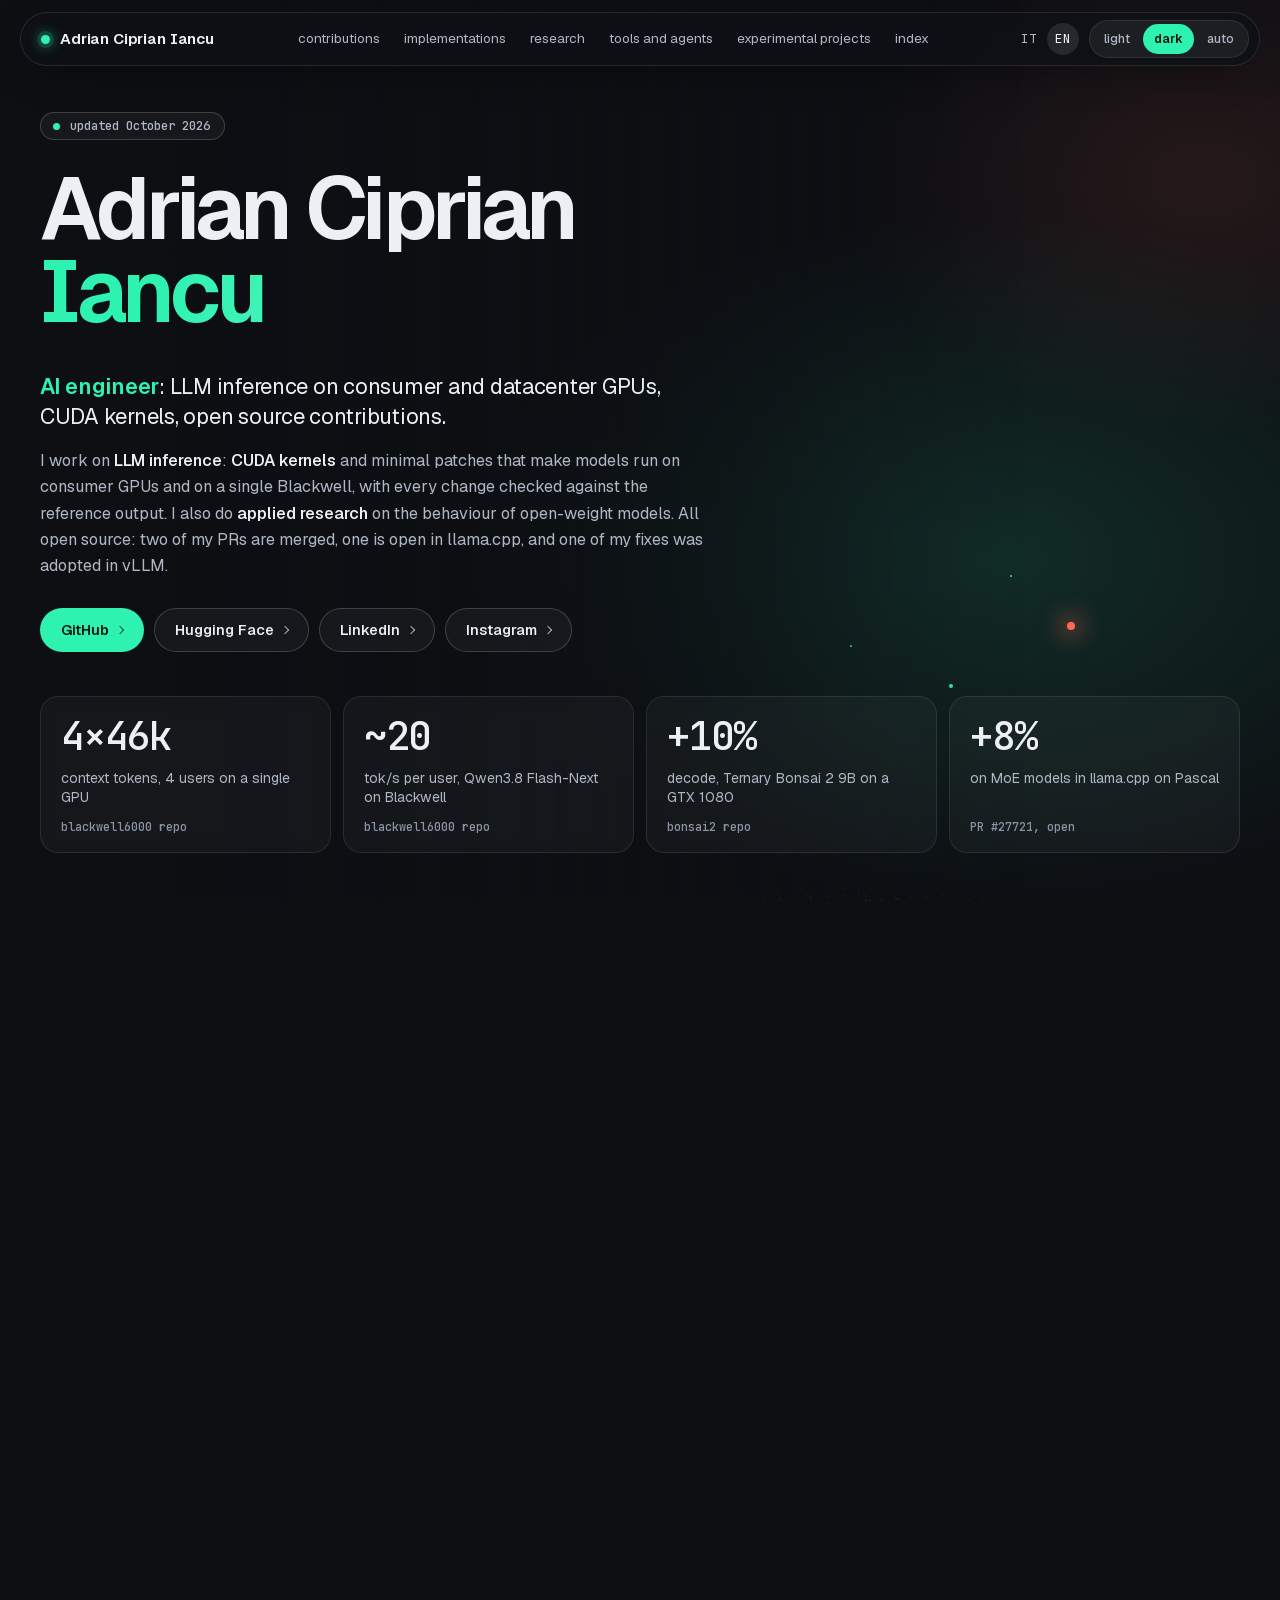
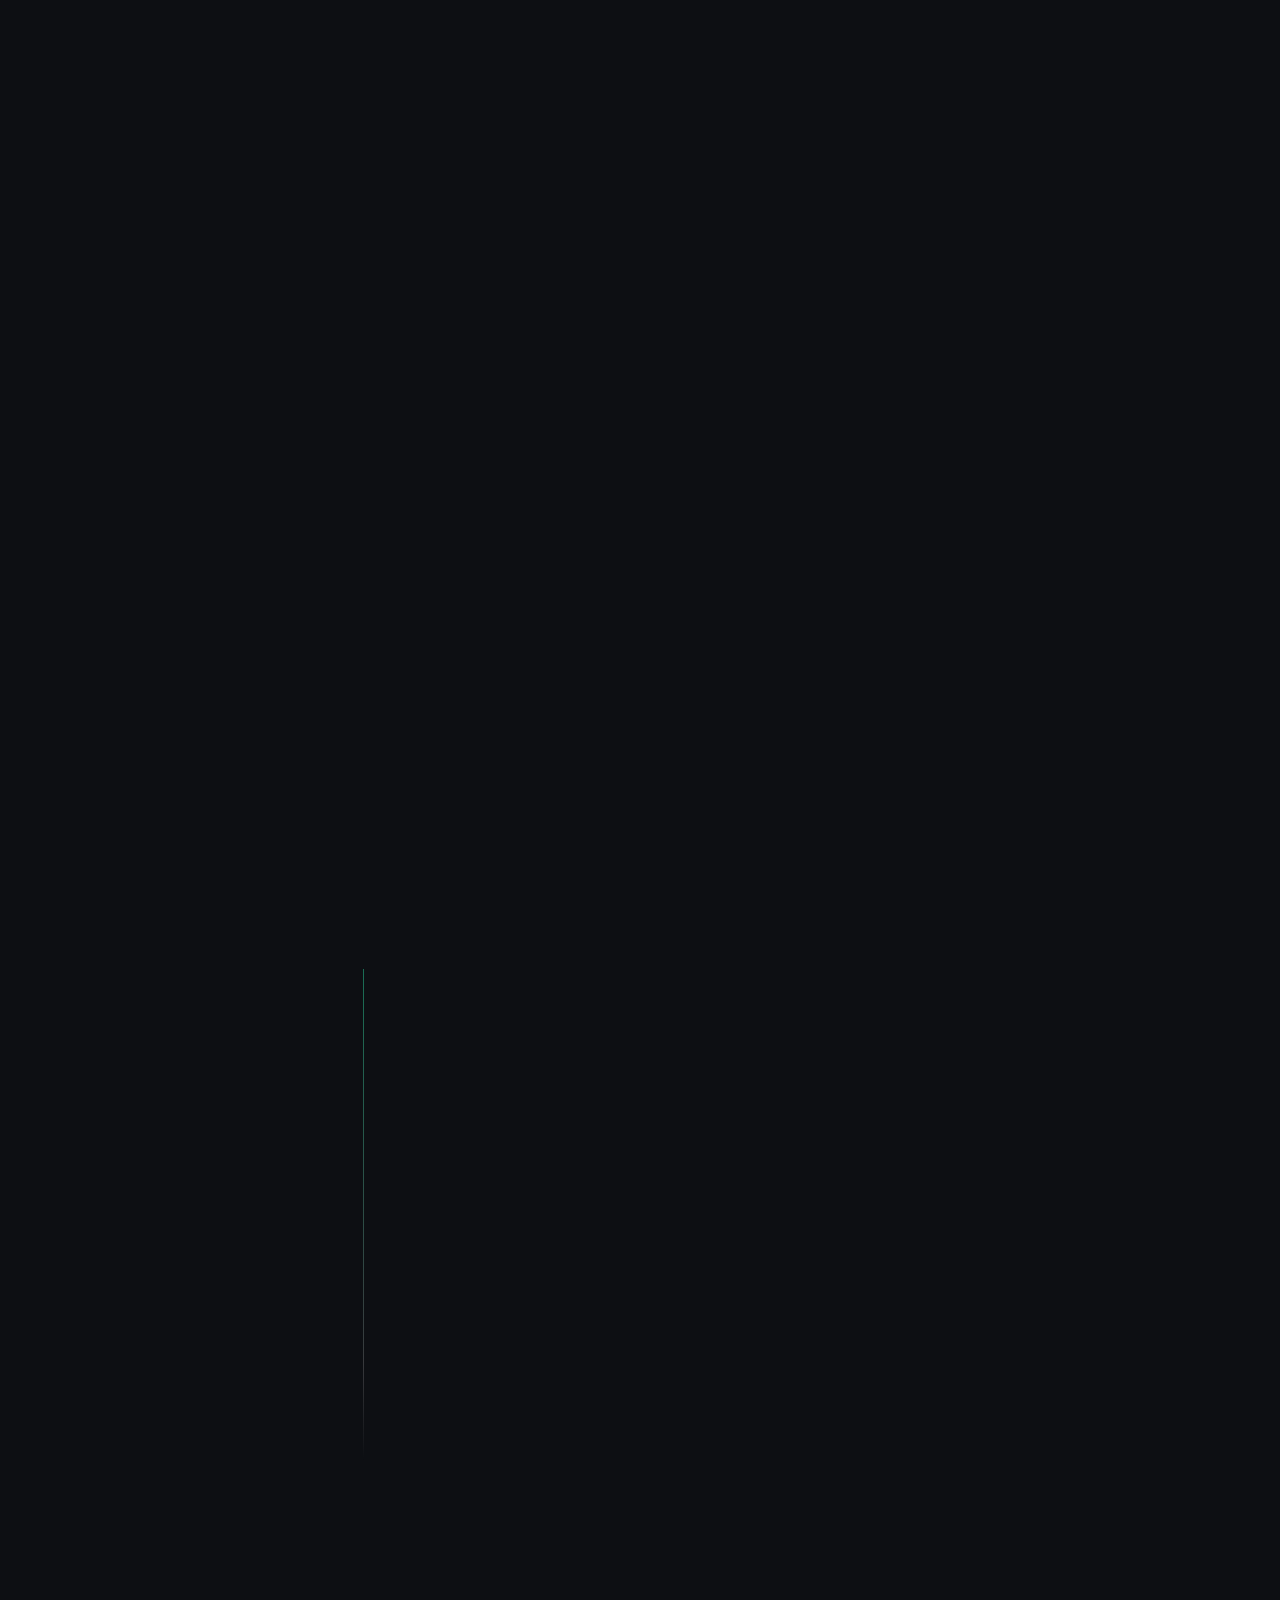
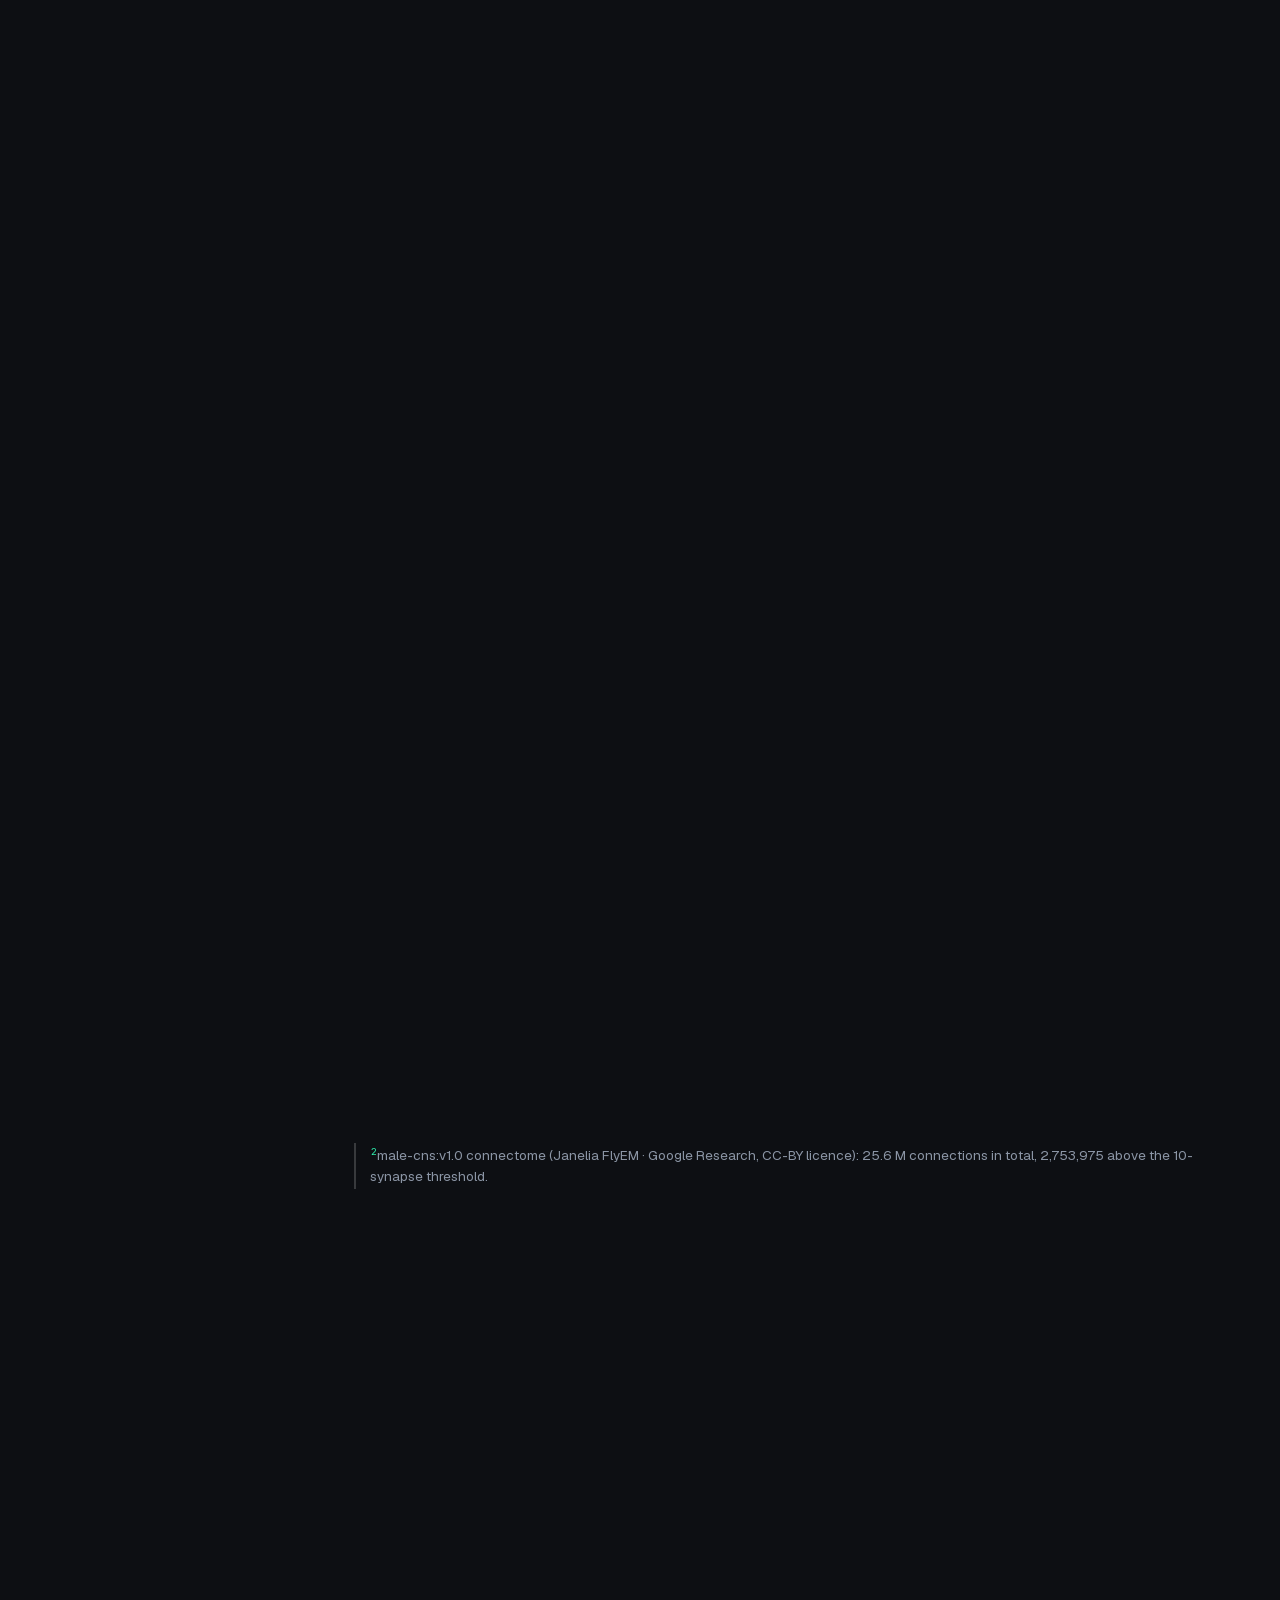
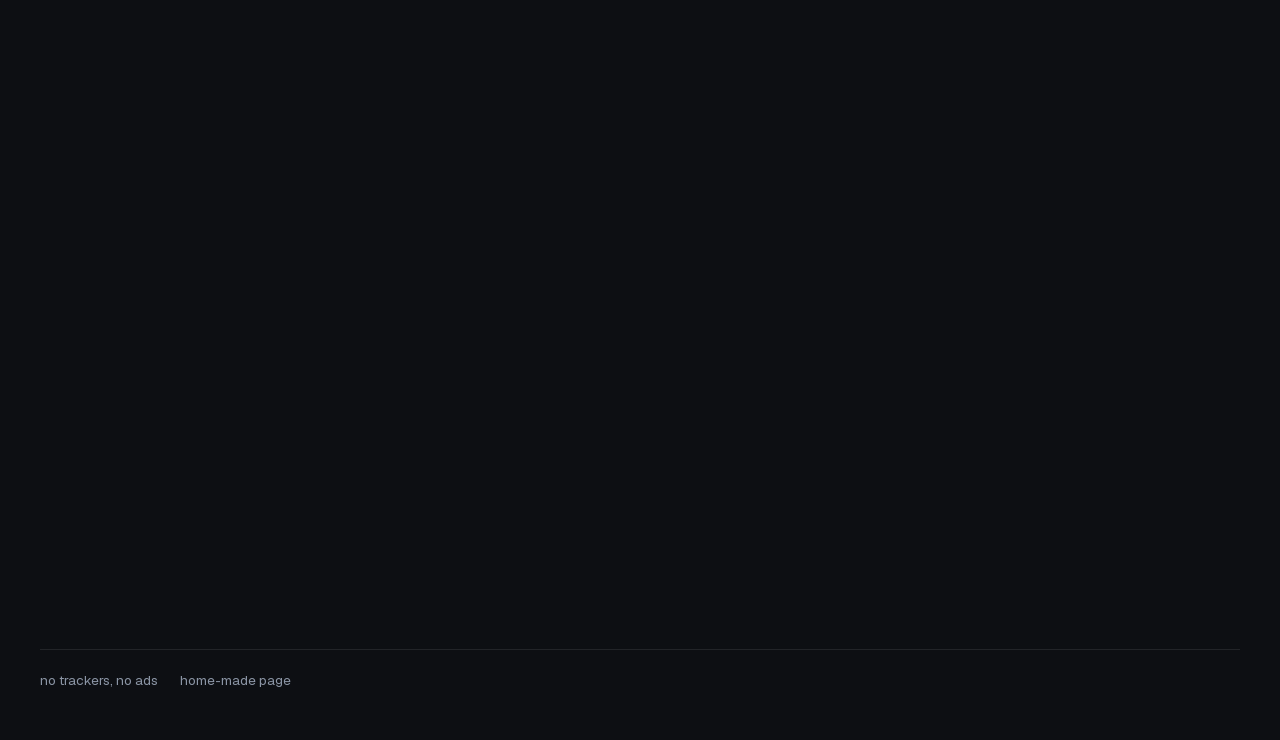
==== commit 00e5d4d4: "Panoramica cliccabile sotto la hero e Vergilius fissato in alto Sotto i contatori una griglia di set" ====
--- a/en/index.html
+++ b/en/index.html
@@ -60,6 +60,13 @@
 </div>
 </section>
 
+<section class="ov wrap" id="panoramica" aria-labelledby="h-panoramica">
+<h2 class="kick rv" id="h-panoramica"><i></i>On this page</h2>
+<ul class="bento"><li class="rv" style="--d:0"><a class="tile card tilt tile-pin" href="#vergilius"><span class="tn">Pinned</span><h3>Vergilius</h3><p>Local OSINT assistant · 64 tok/s on a GTX 1080</p></a></li><li class="rv" style="--d:60"><a class="tile card tilt" href="#contributi"><span class="tn">01</span><h3>Upstream contributions</h3><p>4 PRs in 4 projects · 2 merged</p></a></li><li class="rv" style="--d:120"><a class="tile card tilt" href="#implementazioni"><span class="tn">02</span><h3>Implementations</h3><p>7 projects, from the GTX 1080 to the RTX PRO 6000</p></a></li><li class="rv" style="--d:180"><a class="tile card tilt" href="#ricerca"><span class="tn">03</span><h3>Research</h3><p>Cohere test replication · 5 models on Hugging Face</p></a></li><li class="rv" style="--d:240"><a class="tile card tilt" href="#strumenti"><span class="tn">04</span><h3>Tools and agents</h3><p>claude-plugins · stt-whisper-pad</p></a></li><li class="rv" style="--d:300"><a class="tile card tilt" href="#sperimentali"><span class="tn">05</span><h3>Experimental projects</h3><p>FlyToLLM, applied ML, RL environments</p></a></li><li class="rv" style="--d:360"><a class="tile card tilt" href="#indice"><span class="tn">06</span><h3>Index and contacts</h3><p>21 repositories · 7 areas · contacts</p></a></li></ul>
+</section>
+
+<section class="pin wrap" id="vergilius" aria-labelledby="h-vergilius"><article class="pin-c card rv"><div class="pin-t"><p class="pin-b"><span class="badge b-pin">Pinned</span><span class="badge">OSINT</span><span class="badge">local</span></p><h2 id="h-vergilius">Vergilius</h2><p class="pin-s">Local OSINT assistant</p><p>A local assistant that combines a language model on the graphics card, open sources to see what is going on in the world, and an interface that ties them together. It queries the sources by itself when a question needs them: news by subject and place, markets, military contracts, insider moves, maps, a historical archive of events. It works on the computer (files, terminal, browser, documents) and remembers: memories, indexed documents, procedures it learns and reuses.</p><p>No API keys for AI providers and no conversation leaves the computer. Built for modest machines: default model <span class="nb">LFM2.5-2.6B</span> with the DSpark speculative drafter on a GTX&nbsp;1080, 64&nbsp;tok/s in decoding and <span class="nb">78-100</span> with the drafter on; a card with 8&nbsp;GB of video memory is enough. A check against made-up answers verifies that the numbers and names in a reply appear in the tool results: unsupported figures dropped from 3 turns out of 35 to 1 out of 36. It integrates Odysseus (assistant) and ShadowBroker (sources).<sup class="n">1</sup></p><ul class="pin-st"><li><span class="pn"><span class="cn">64</span></span><span class="pl">tok/s decoding on a GTX&nbsp;1080</span></li><li><span class="pn"><span class="nb">78-100</span></span><span class="pl">tok/s with the drafter</span></li><li><span class="pn"><span class="cn">8</span>&nbsp;GB</span><span class="pl">of video memory is enough</span></li><li><span class="pn">1/36</span><span class="pl">turns with unsupported numbers, down from 3/35</span></li></ul><p class="go"><a href="https://github.com/ArtyomITA/vergilius">Repository on GitHub</a></p><p class="fn" id="n1"><sup class="n">1</sup>The repository includes two third-party projects as submodules, Odysseus (assistant) and ShadowBroker (open-source intelligence), under <span class="nb">AGPL-3.0</span>: they are dependencies, not original work.</p></div><div class="radar" aria-hidden="true"><span class="bl" style="--x:61.6%;--y:25.1%;--d:0.49s"></span><span class="bl" style="--x:87.6%;--y:36.3%;--d:1.36s"></span><span class="bl" style="--x:65.5%;--y:58.2%;--d:2.29s"></span><span class="bl" style="--x:62.0%;--y:82.9%;--d:3.11s"></span><span class="bl c" style="--x:39.4%;--y:72.7%;--d:3.99s"></span><span class="bl" style="--x:10.1%;--y:64.5%;--d:4.86s"></span><span class="bl" style="--x:27.0%;--y:30.7%;--d:6.03s"></span></div></article></section>
+
 <div class="body wrap">
 <aside class="hf rv" aria-labelledby="h-hf">
 <h2 class="kick" id="h-hf"><a href="https://huggingface.co/adriandj3">Models on Hugging Face</a></h2>
@@ -117,14 +124,9 @@
 <p class="go"><a href="https://github.com/Partido-De-What/claude-plugins#chatroom-harness-point-by-point">harness, point by point</a></p>
 <p class="meth">JavaScript · Python; Claude Code · Codex; MCP</p>
 </article>
-<article class="feat card tilt rv">
-<h3><a href="https://github.com/ArtyomITA/vergilius">Vergilius</a></h3>
-<p class="dateline">local-first</p>
-<p>A personal assistant that does not talk to external services: it runs locally on a GTX&nbsp;1080 (8&nbsp;GB), with no API keys and no conversation leaving the machine. Default model <span class="nb">LFM2.5-2.6B</span> with a speculative drafter: <span class="m">64&nbsp;tok/s</span> in decoding, <span class="m">78-100</span>&nbsp;tok/s with the drafter on. A groundedness check compares the numbers in each answer with the tool results: unsupported numbers dropped from <span class="m">3</span> turns out of <span class="m">35</span> to <span class="m">1</span>&nbsp;out&nbsp;of&nbsp;<span class="m">36</span>.<sup class="n">1</sup></p>
-<p class="fn" id="n1"><sup class="n">1</sup>The repository includes two third-party projects as submodules, Odysseus (assistant) and ShadowBroker (open-source intelligence), under <span class="nb">AGPL-3.0</span>: they are dependencies, not original work.</p>
-</article>
 <figure class="viz card rv" id="fence"><div class="viz-h"><p class="viz-t">Vergilius on a GTX&nbsp;1080</p><span class="viz-tag">GTX 1080 · no external calls</span></div><div class="cols2"><div class="vz-g"><p class="vz-lab">tok/s on GTX 1080</p><div class="hb hb-n"><span class="hb-l">decoding</span><span class="hb-t"><i style="--w:0.5818"></i></span><span class="hb-v">64</span></div><div class="hb "><span class="hb-l">with drafter</span><span class="hb-t"><i style="--w:0.2000;--l:0.7091;--d:160"></i></span><span class="hb-v">78-100</span></div></div><div class="vz-g"><p class="vz-lab">turns with unsupported numbers</p><div class="pairs"><div><span class="v">3/35</span><div class="wf" style="--cols:7;--mw:190px"><i style="--i:0"></i><i style="--i:1"></i><i style="--i:2"></i><i style="--i:3"></i><i style="--i:4"></i><i style="--i:5"></i><i style="--i:6"></i><i style="--i:7"></i><i style="--i:8"></i><i class="x" style="--i:9"></i><i style="--i:10"></i><i style="--i:11"></i><i style="--i:12"></i><i style="--i:13"></i><i style="--i:14"></i><i style="--i:15"></i><i style="--i:16"></i><i style="--i:17"></i><i style="--i:18"></i><i style="--i:19"></i><i class="x" style="--i:20"></i><i style="--i:21"></i><i style="--i:22"></i><i style="--i:23"></i><i style="--i:24"></i><i style="--i:25"></i><i style="--i:26"></i><i style="--i:27"></i><i style="--i:28"></i><i style="--i:29"></i><i style="--i:30"></i><i class="x" style="--i:31"></i><i style="--i:32"></i><i style="--i:33"></i><i style="--i:34"></i></div></div><span class="arr" aria-hidden="true"></span><div><span class="v">1/36</span><div class="wf" style="--cols:6;--mw:190px"><i style="--i:0"></i><i style="--i:1"></i><i style="--i:2"></i><i style="--i:3"></i><i style="--i:4"></i><i style="--i:5"></i><i style="--i:6"></i><i style="--i:7"></i><i style="--i:8"></i><i style="--i:9"></i><i style="--i:10"></i><i style="--i:11"></i><i style="--i:12"></i><i style="--i:13"></i><i style="--i:14"></i><i style="--i:15"></i><i style="--i:16"></i><i style="--i:17"></i><i style="--i:18"></i><i style="--i:19"></i><i style="--i:20"></i><i style="--i:21"></i><i class="x" style="--i:22"></i><i style="--i:23"></i><i style="--i:24"></i><i style="--i:25"></i><i style="--i:26"></i><i style="--i:27"></i><i style="--i:28"></i><i style="--i:29"></i><i style="--i:30"></i><i style="--i:31"></i><i style="--i:32"></i><i style="--i:33"></i><i style="--i:34"></i><i style="--i:35"></i></div></div></div></div></div><figcaption>Vergilius on a GTX&nbsp;1080, fenced in: no call leaves the machine (127.0.0.1). Left, decoding speed, 64&nbsp;tok/s and <span class="nb">78-100</span>&nbsp;tok/s with the drafter; right, turns with numbers not supported by the tool results, from 3 out of 35 to 1 out of 36.</figcaption></figure>
 <div class="grid3">
+<article class="brief card tilt rv"><h3 class="bn"><a href="#vergilius">Vergilius</a></h3><p>Local OSINT assistant, pinned at the top of the page.</p><p class="bf"><span class="chip">Python</span><span class="chip">llama.cpp</span></p></article>
 <article class="brief card tilt rv"><h3 class="bn"><a href="https://github.com/ArtyomITA/stt-whisper-pad">stt-whisper-pad</a></h3><p>Windows application for local voice transcription based on faster-whisper (CTranslate2, int8 on CUDA): record, transcribe and paste into the active field.</p><p class="bf"><span class="chip">Python</span></p></article>
 </div>
 </section>
--- a/css/site.css
+++ b/css/site.css
@@ -77,6 +77,8 @@
 .theme button:hover{color:var(--ink)}
 .theme button[aria-pressed=true]{background:var(--mint);color:var(--on-mint);font-weight:600}
 @media (max-width:1080px){.nav,.bar-tools{display:none}.toc{display:block}}
+@media (min-width:1600px){.wrap{max-width:1480px}.bar{width:min(1480px,calc(100% - 24px))}}
+@media (min-width:1900px){.wrap{max-width:1600px}.bar{width:min(1600px,calc(100% - 24px))}}
 
 /* hero */
 .hero{position:relative;min-height:max(100svh,700px);display:flex;align-items:center;padding:112px 0 48px;overflow:clip;isolation:isolate;background:var(--bg);color:var(--ink)}
@@ -90,18 +92,18 @@
 .hero.gl .hero-bg{opacity:0}
 .hero-cv{position:absolute;inset:0;width:100%;height:100%;z-index:-2;display:block;opacity:0;transition:opacity 1.6s ease;pointer-events:none}
 .hero.gl .hero-cv{opacity:1}
-.hero::after{content:"";position:absolute;inset:0;z-index:-1;pointer-events:none;background:linear-gradient(90deg,var(--bg) 0%,rgba(13,15,19,.9) 30%,rgba(13,15,19,.4) 52%,rgba(13,15,19,0) 76%)}
+.hero::after{content:"";position:absolute;inset:0;z-index:-1;pointer-events:none;background:linear-gradient(90deg,var(--bg) 0%,rgba(13,15,19,.94) 22%,rgba(13,15,19,.78) 40%,rgba(13,15,19,.4) 56%,rgba(13,15,19,.12) 68%,rgba(13,15,19,0) 80%)}
 .hero-in>*{animation:rise .9s cubic-bezier(.2,.7,.2,1) both;animation-delay:calc(var(--i,0)*80ms)}
 @keyframes rise{from{transform:translateY(18px)}to{transform:none}}
 .hero-in{position:relative;display:flex;flex-direction:column;align-self:stretch;min-height:calc(max(100svh,700px) - 192px)}
 .hero-in>.stats{margin-top:auto;padding-top:44px}
 .folio{align-self:flex-start;display:inline-flex;align-items:center;gap:10px;margin:0 0 28px;padding:7px 14px 7px 12px;border-radius:999px;border:1px solid var(--line-2);background:rgba(255,255,255,.04);font:500 .78rem/1 var(--f-mono);color:var(--ink-2)}
 .folio::before{content:"";width:7px;height:7px;border-radius:50%;background:var(--mint);animation:pulse 2.4s ease-in-out infinite}
-h1{margin:0;font-weight:640;font-size:clamp(3rem,7.6vw,6.4rem);line-height:.95;letter-spacing:-.05em;font-feature-settings:"ss05"}
+h1{margin:0;font-weight:640;font-size:clamp(3rem,6.8vw,7.4rem);line-height:.95;letter-spacing:-.05em;font-feature-settings:"ss05"}
 h1 span:last-child{display:block}
 @media (max-width:700px){h1 span{display:block}}
 h1 span:last-child{background:linear-gradient(100deg,var(--mint) 10%,#b8ffe6 90%);-webkit-background-clip:text;background-clip:text;color:transparent;padding-bottom:.08em}
-.role{margin:30px 0 0;max-width:34em;font-size:clamp(1.1rem,1.7vw,1.4rem);line-height:1.4;color:var(--ink);letter-spacing:-.012em}
+.role{margin:30px 0 0;max-width:30em;font-size:clamp(1.1rem,1.7vw,1.4rem);line-height:1.4;color:var(--ink);letter-spacing:-.012em}
 .role b{color:var(--mint-t);font-weight:600}
 .abs{margin:16px 0 0;max-width:41em;color:var(--ink-2);font-size:1.02rem}
 .abs b{color:var(--ink);font-weight:550}
@@ -337,6 +339,53 @@
 .foot{padding-top:72px;padding-bottom:48px;color:var(--ink-3);font-size:.84rem}
 .foot p{display:flex;flex-wrap:wrap;gap:6px 22px;margin:0;padding-top:20px;border-top:1px solid var(--line)}
 
+
+/* panoramica: un riquadro per sezione */
+.ov{padding-top:clamp(40px,5vw,64px);scroll-margin-top:72px}
+.ov .kick{margin:0 0 18px}
+.bento{list-style:none;margin:0;padding:0;display:grid;grid-template-columns:repeat(4,minmax(0,1fr));gap:12px}
+.bento>li:first-child{grid-column:span 2}
+.tile{display:flex;flex-direction:column;height:100%;min-height:136px;padding:18px 20px 18px;text-decoration:none;color:inherit}
+.tile::before{z-index:2}
+.tile .tn{font:500 .76rem/1 var(--f-mono);color:var(--mint-t)}
+.tile h3{margin:16px 0 6px;font-size:1.1rem;letter-spacing:-.02em;font-weight:620}
+.tile p{margin:0;color:var(--ink-2);font-size:.88rem;line-height:1.45}
+.tile::after{content:"";position:absolute;right:18px;top:18px;width:9px;height:9px;border-top:1.5px solid var(--ink-3);border-right:1.5px solid var(--ink-3);transform:rotate(45deg);transition:transform .25s,border-color .25s;opacity:1;background:none;left:auto;bottom:auto;border-radius:0;pointer-events:none}
+.tile:hover::after{border-color:var(--mint-t);transform:rotate(45deg) translate(3px,-3px)}
+.tile-pin{background:linear-gradient(135deg,var(--mint-s),transparent 70%),var(--card);border-color:var(--mint-l)}
+.tile-pin .tn{display:inline-flex;align-self:flex-start;padding:4px 10px;border-radius:999px;background:var(--mint);color:var(--on-mint);font-weight:600}
+.tile-pin h3{font-size:1.4rem}
+@media (max-width:900px){.bento{grid-template-columns:repeat(2,minmax(0,1fr))}.bento>li:first-child{grid-column:span 2}}
+@media (max-width:420px){.tile{padding:16px 16px 16px;min-height:0}.tile h3{font-size:1rem}.tile p{font-size:.82rem}}
+.bento>li:nth-child(4n+2){--d:60}
+
+/* Vergilius fissato in alto */
+.pin{padding-top:clamp(28px,4vw,48px);scroll-margin-top:72px}
+.pin-c{display:grid;grid-template-columns:minmax(0,1.55fr) minmax(0,1fr);gap:clamp(24px,5vw,64px);align-items:center;padding:clamp(24px,4vw,52px);border-color:var(--mint-l);
+  background:radial-gradient(60% 80% at 100% 50%,var(--mint-s),transparent 70%),var(--card)}
+.pin-b{display:flex;flex-wrap:wrap;gap:8px;margin:0 0 20px}
+.badge{display:inline-flex;align-items:center;gap:8px;padding:6px 13px;border-radius:999px;border:1px solid var(--line-2);font:500 .74rem/1 var(--f-mono);color:var(--ink-2)}
+.b-pin{background:var(--mint);color:var(--on-mint);border-color:transparent;font-weight:600}
+.b-pin::before{content:"";width:6px;height:6px;border-radius:50%;background:var(--on-mint)}
+.pin h2{font-size:clamp(2.4rem,5.4vw,4rem);letter-spacing:-.045em;line-height:1;font-feature-settings:"ss05"}
+.pin-s{margin:12px 0 22px;font:500 1rem/1.3 var(--f-mono);color:var(--mint-t)}
+.pin .go a{background:var(--mint);color:var(--on-mint);border-color:transparent;font-weight:600}
+.pin .go a:hover{background:#6bffcb;color:var(--on-mint)}
+.pin-t p:not(.pin-b):not(.pin-s):not(.go):not(.fn){max-width:46em;color:var(--ink-2)}
+.pin-st{list-style:none;margin:26px 0 0;padding:0;display:grid;grid-template-columns:repeat(4,minmax(0,1fr));gap:14px}
+.pin-st li{padding:14px 0 0;border-top:1px solid var(--line-2)}
+.pn{display:block;font:500 clamp(1.5rem,2.6vw,2.2rem)/1 var(--f-mono);letter-spacing:-.05em;color:var(--ink);white-space:nowrap}
+.pl{display:block;margin-top:8px;font-size:.8rem;line-height:1.35;color:var(--ink-3)}
+.radar{position:relative;justify-self:center;width:min(100%,360px);aspect-ratio:1;border-radius:50%;overflow:hidden;border:1px solid var(--mint-l);box-shadow:0 0 70px -24px var(--mint-l);
+  background:radial-gradient(circle,var(--mint-l) 0 3px,transparent 4px),radial-gradient(circle,transparent 0 31%,var(--mint-l) 31.4% 32.2%,transparent 32.6%),radial-gradient(circle,transparent 0 63%,var(--mint-l) 63.4% 64.2%,transparent 64.6%),
+  linear-gradient(var(--mint-l),var(--mint-l)) center/1px 100% no-repeat,linear-gradient(var(--mint-l),var(--mint-l)) center/100% 1px no-repeat,radial-gradient(circle,var(--mint-s),transparent 72%)}
+.radar::before{content:"";position:absolute;inset:0;border-radius:50%;background:conic-gradient(from 0deg,transparent 0 70%,var(--mint-s) 90%,var(--mint-l) 100%);animation:sweep 7s linear infinite}
+.bl{position:absolute;left:var(--x);top:var(--y);width:9px;height:9px;margin:-4.5px 0 0 -4.5px;border-radius:50%;background:var(--mint);box-shadow:0 0 12px var(--mint);opacity:.55;animation:blip 7s ease-out infinite;animation-delay:var(--d)}
+.bl.c{background:var(--coral);box-shadow:0 0 12px var(--coral)}
+@keyframes sweep{to{transform:rotate(360deg)}}
+@keyframes blip{0%{opacity:1;transform:scale(1.7)}25%{opacity:.7;transform:scale(1)}100%{opacity:.4;transform:scale(1)}}
+@media (max-width:900px){.pin-c{grid-template-columns:minmax(0,1fr)}.radar{width:min(100%,260px)}.pin-st{grid-template-columns:repeat(2,minmax(0,1fr))}}
+
 /* comparsa allo scroll: solo con JS attivo e movimento ammesso (la classe rv-on la mette site.js) */
 html.rv-on .rv{opacity:0;transform:translateY(22px);transition:opacity .8s cubic-bezier(.2,.7,.2,1) calc(var(--d,0)*1ms),transform .8s cubic-bezier(.2,.7,.2,1) calc(var(--d,0)*1ms)}
 html.rv-on .rv.in{opacity:1;transform:none}
@@ -345,9 +394,18 @@
 @keyframes pulse{0%,100%{opacity:1;transform:scale(1)}50%{opacity:.45;transform:scale(.7)}}
 @keyframes ring{0%{box-shadow:0 0 0 0 var(--coral-l)}70%,100%{box-shadow:0 0 0 12px transparent}}
 
-@media (max-width:1000px){.stats{grid-template-columns:repeat(2,minmax(0,1fr))}.hero::after{background:linear-gradient(180deg,rgba(13,15,19,.15) 0%,rgba(13,15,19,.3) 24%,rgba(13,15,19,.84) 46%,var(--bg) 74%)}}
+@media (max-width:1000px){.stats{grid-template-columns:repeat(2,minmax(0,1fr))}}
+/* telefono: la scena e' una fascia sopra il nome, col bordo sfumato; il testo sta su fondo pulito */
+@media (max-width:759px){
+  .hero{padding-top:0;align-items:flex-start}
+  .hero-bg,.hero-cv{inset:0 0 auto 0;height:38svh;-webkit-mask-image:linear-gradient(#000 52%,transparent);mask-image:linear-gradient(#000 52%,transparent)}
+  .hero-bg::before{right:-25%;width:150%;height:150%;bottom:-40%}
+  .hero-bg::after{right:30%;bottom:34%}
+  .hero::after{display:none}
+  .hero-in{min-height:0;padding-top:calc(38svh - 28px)}
+}
 @media (max-width:560px){
-  .hero{padding:104px 0 56px;align-items:flex-start}
+  .hero{padding-bottom:56px}
   .stats{gap:10px;margin-top:40px}.stat{padding:16px 14px 14px}.stat .lab{font-size:.82rem}
   .pr,.brief,.idx-c{padding-left:18px;padding-right:18px}
   .tl{padding-left:26px}.tl>li::before{left:-26px;width:17px;height:17px}.tl::before{left:7px}
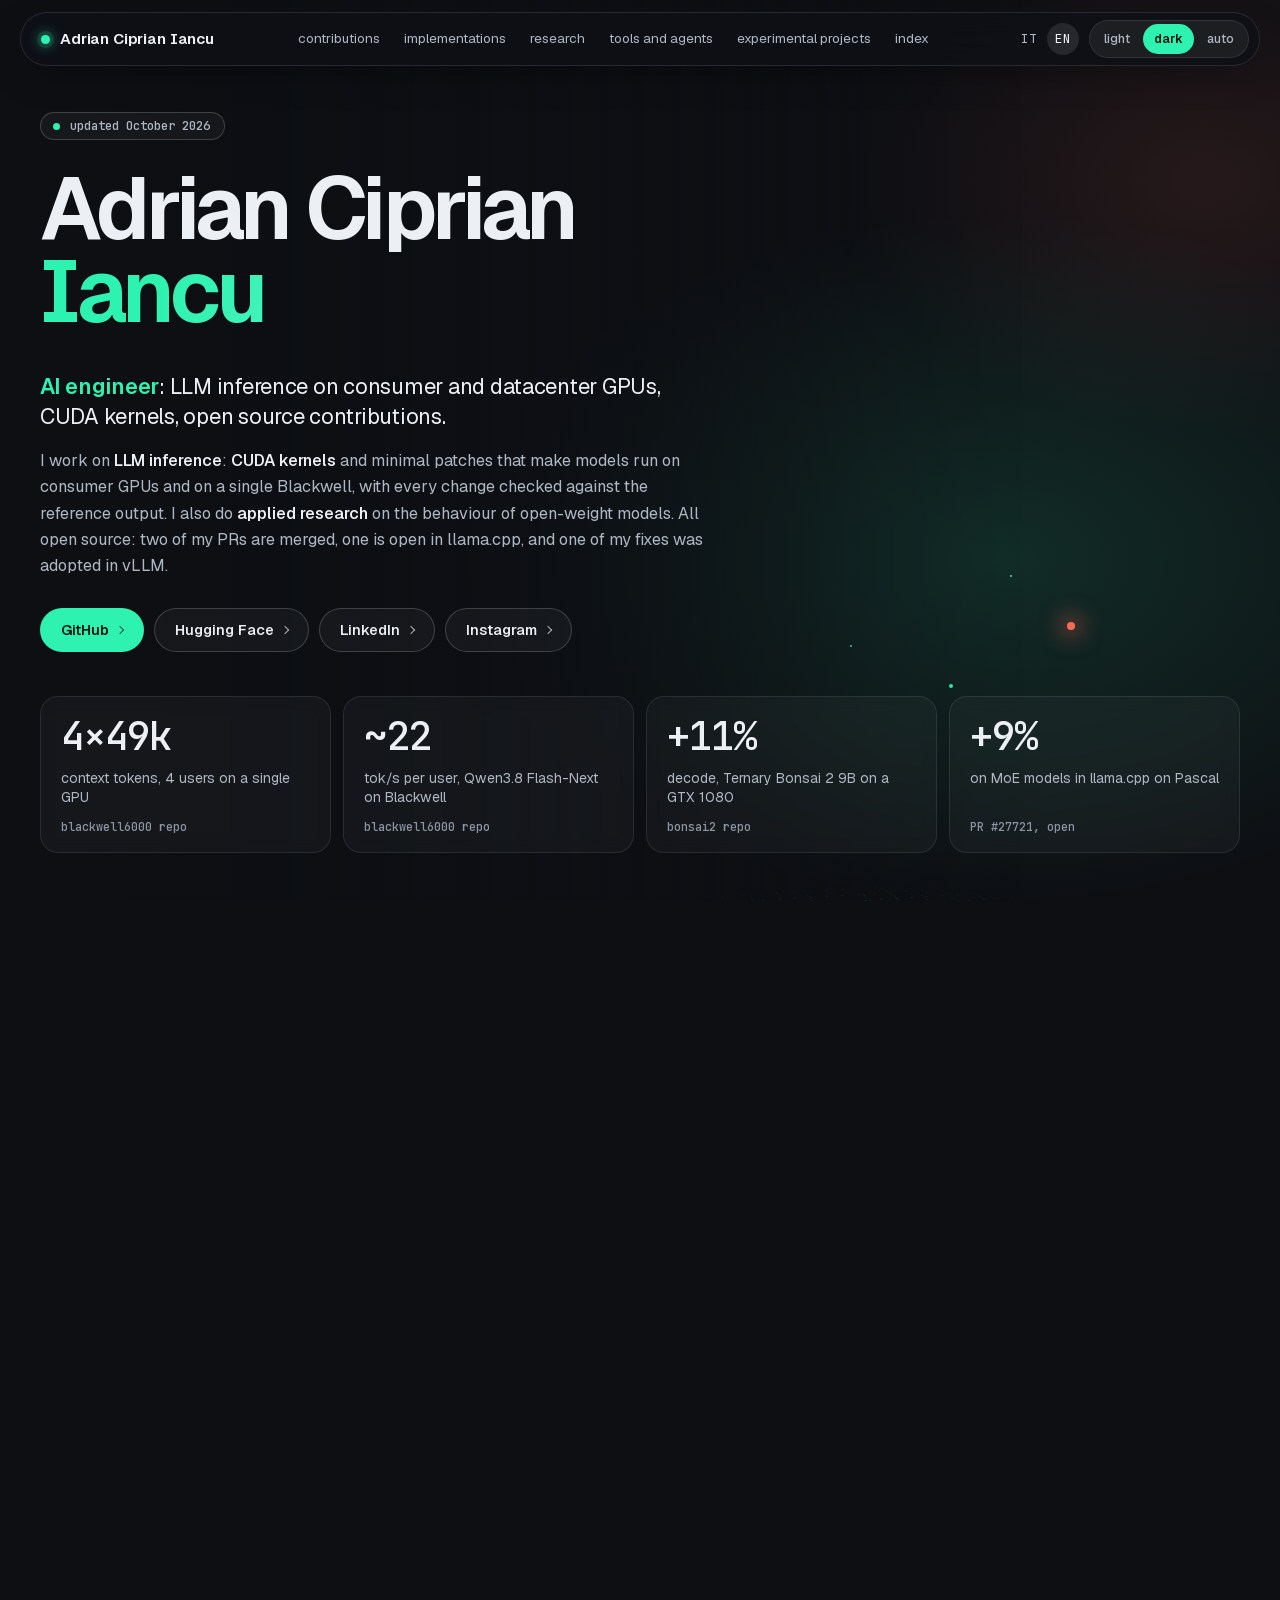
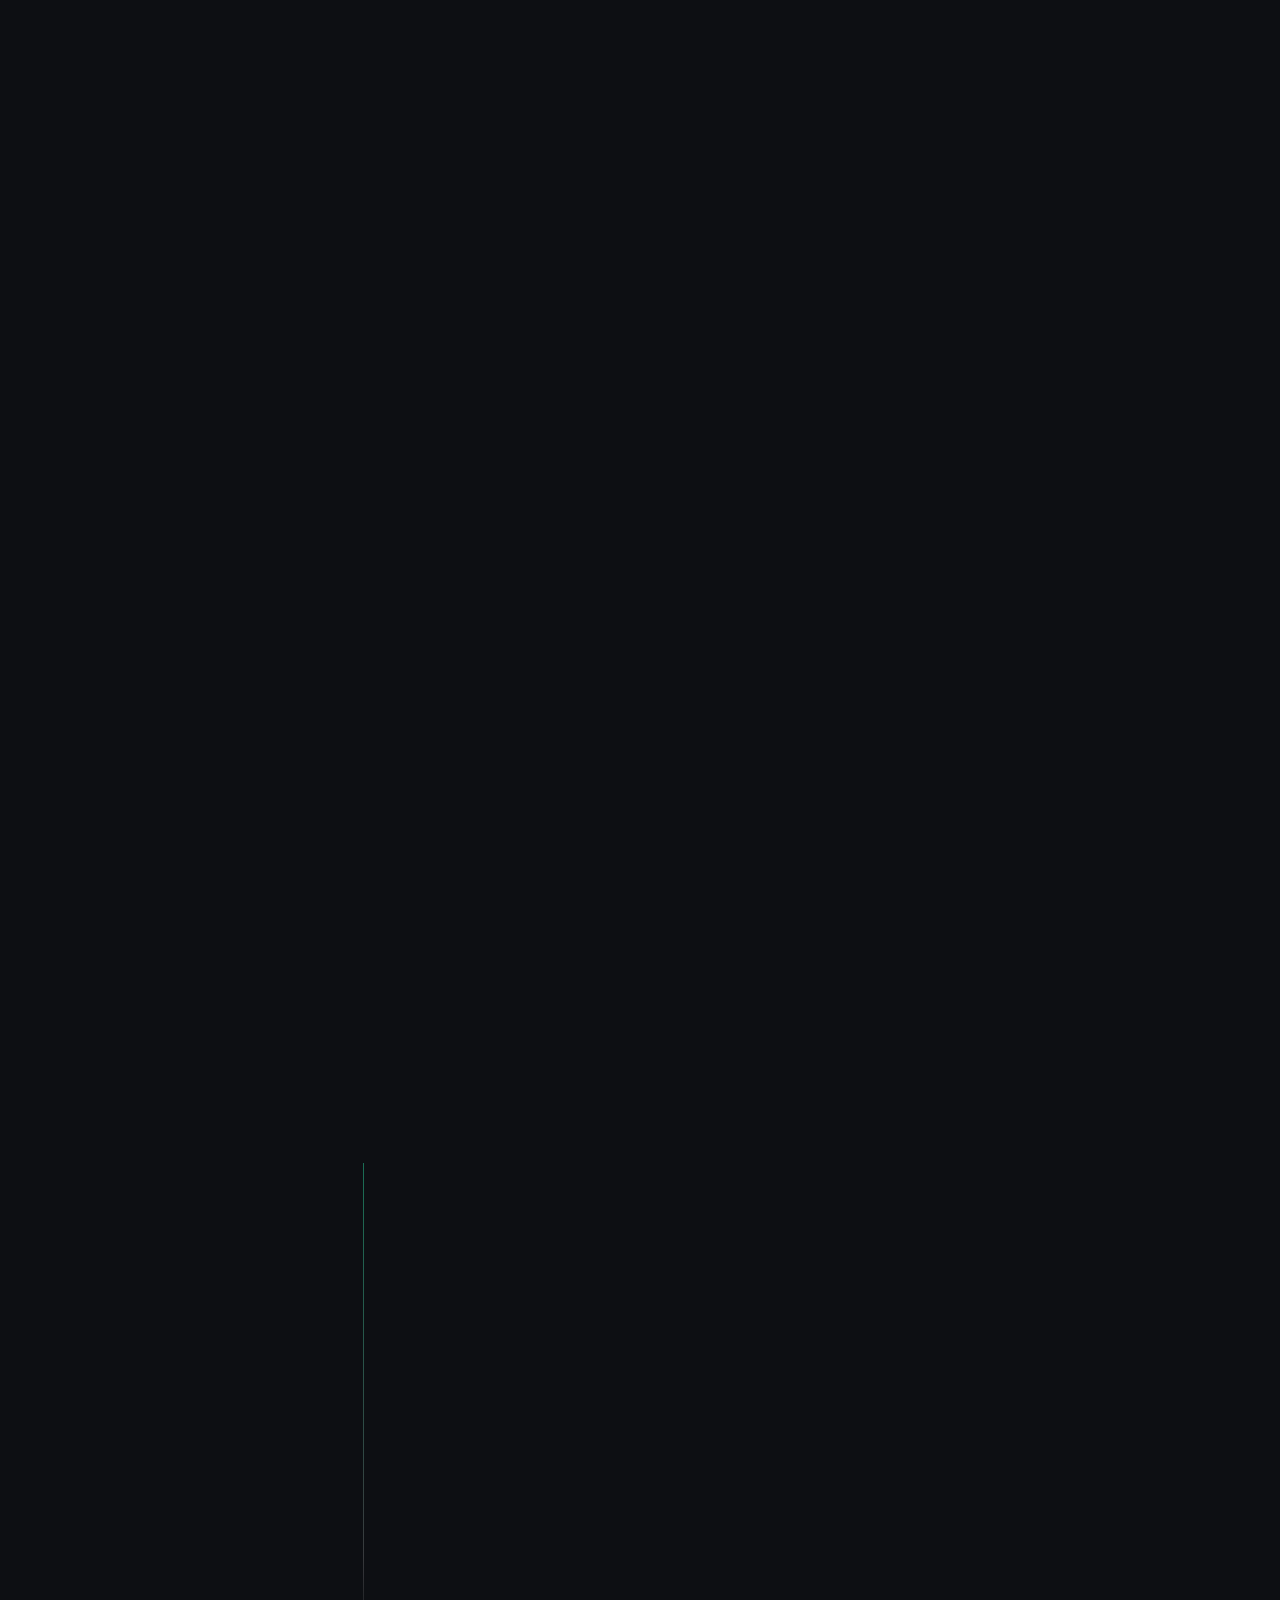
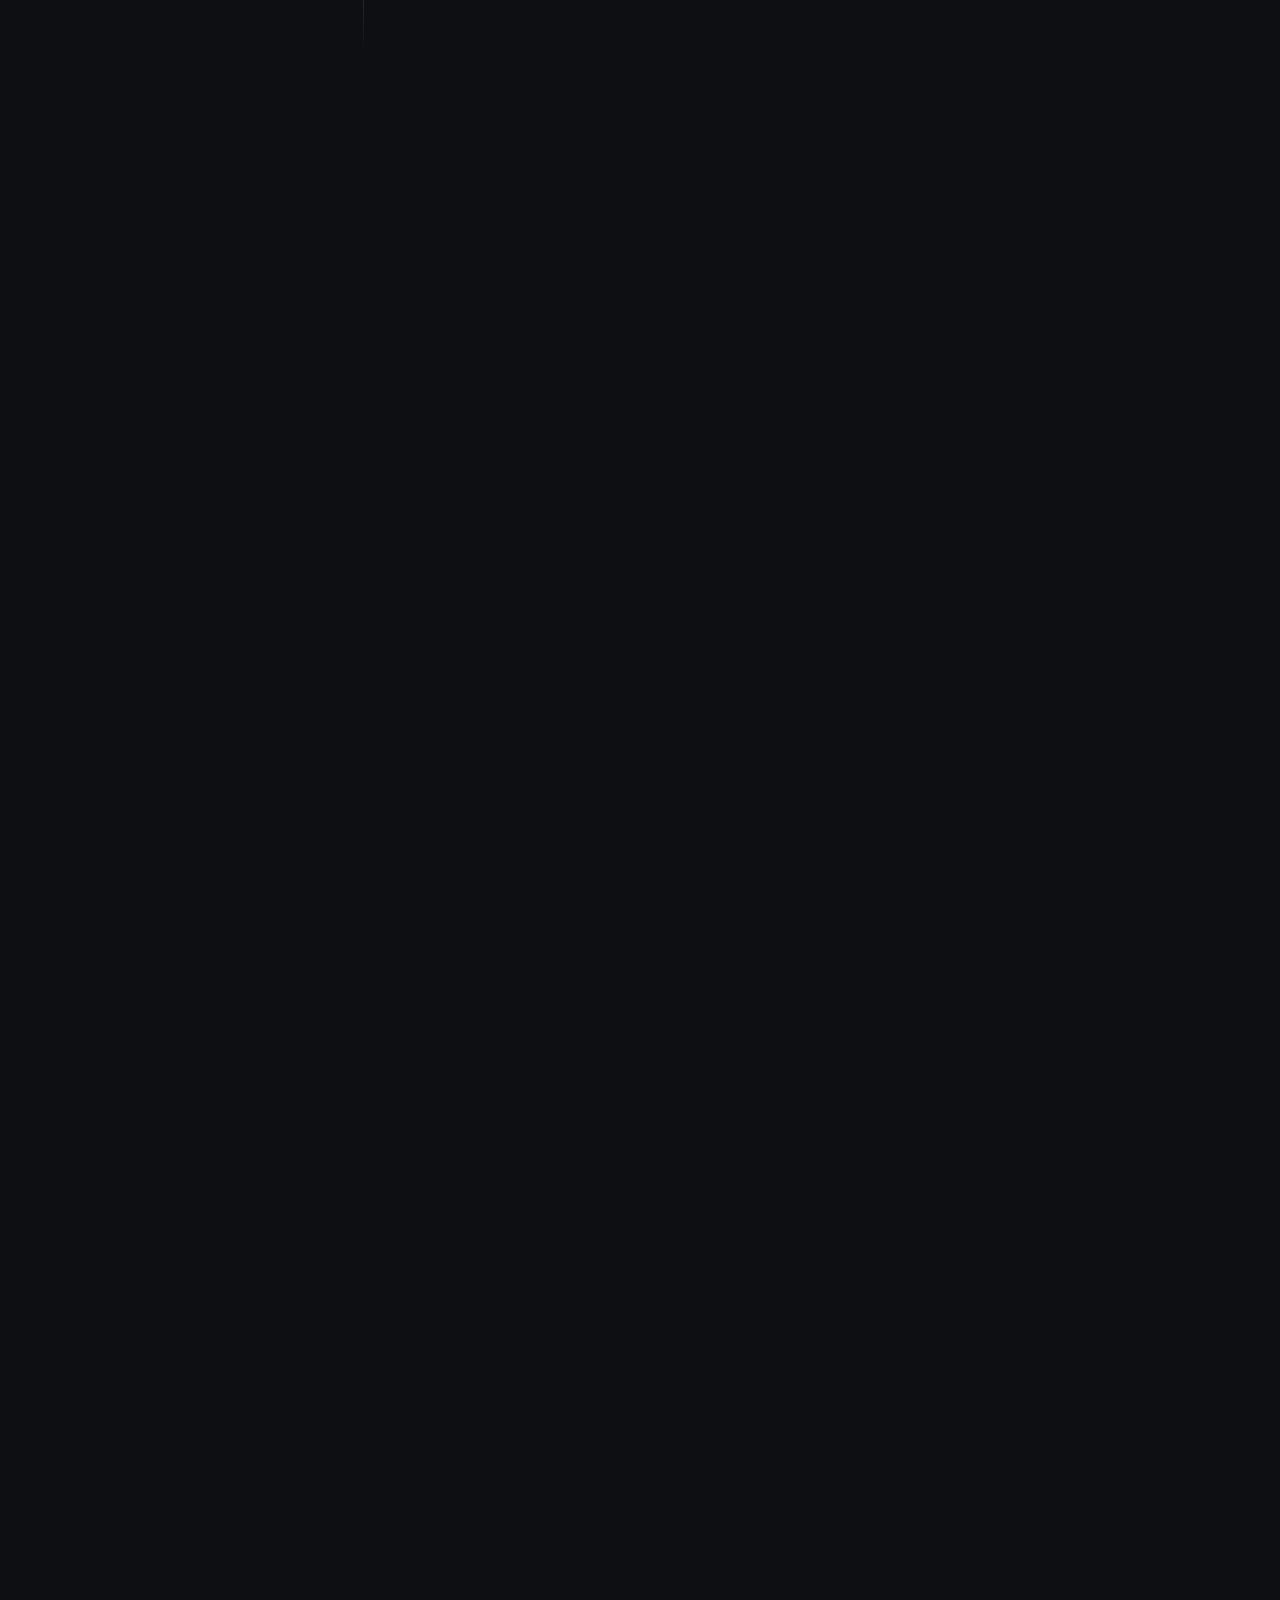
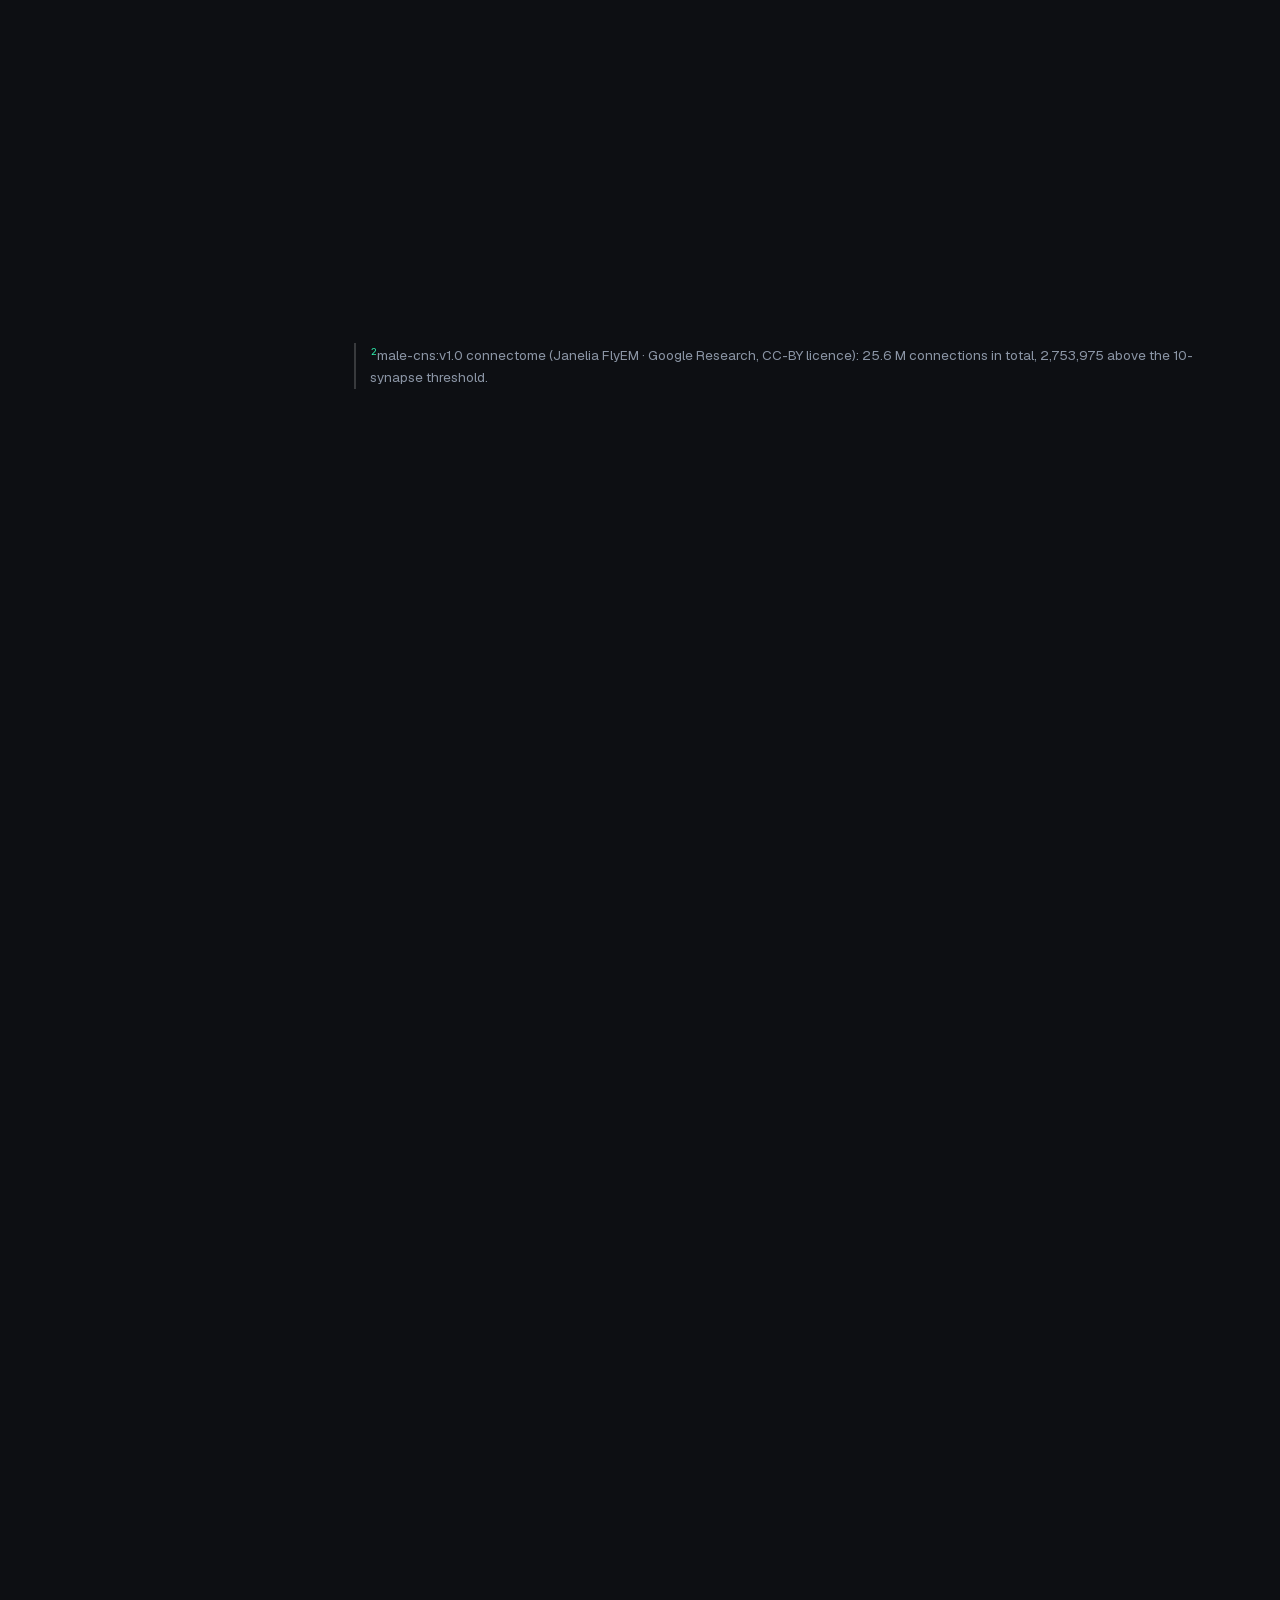
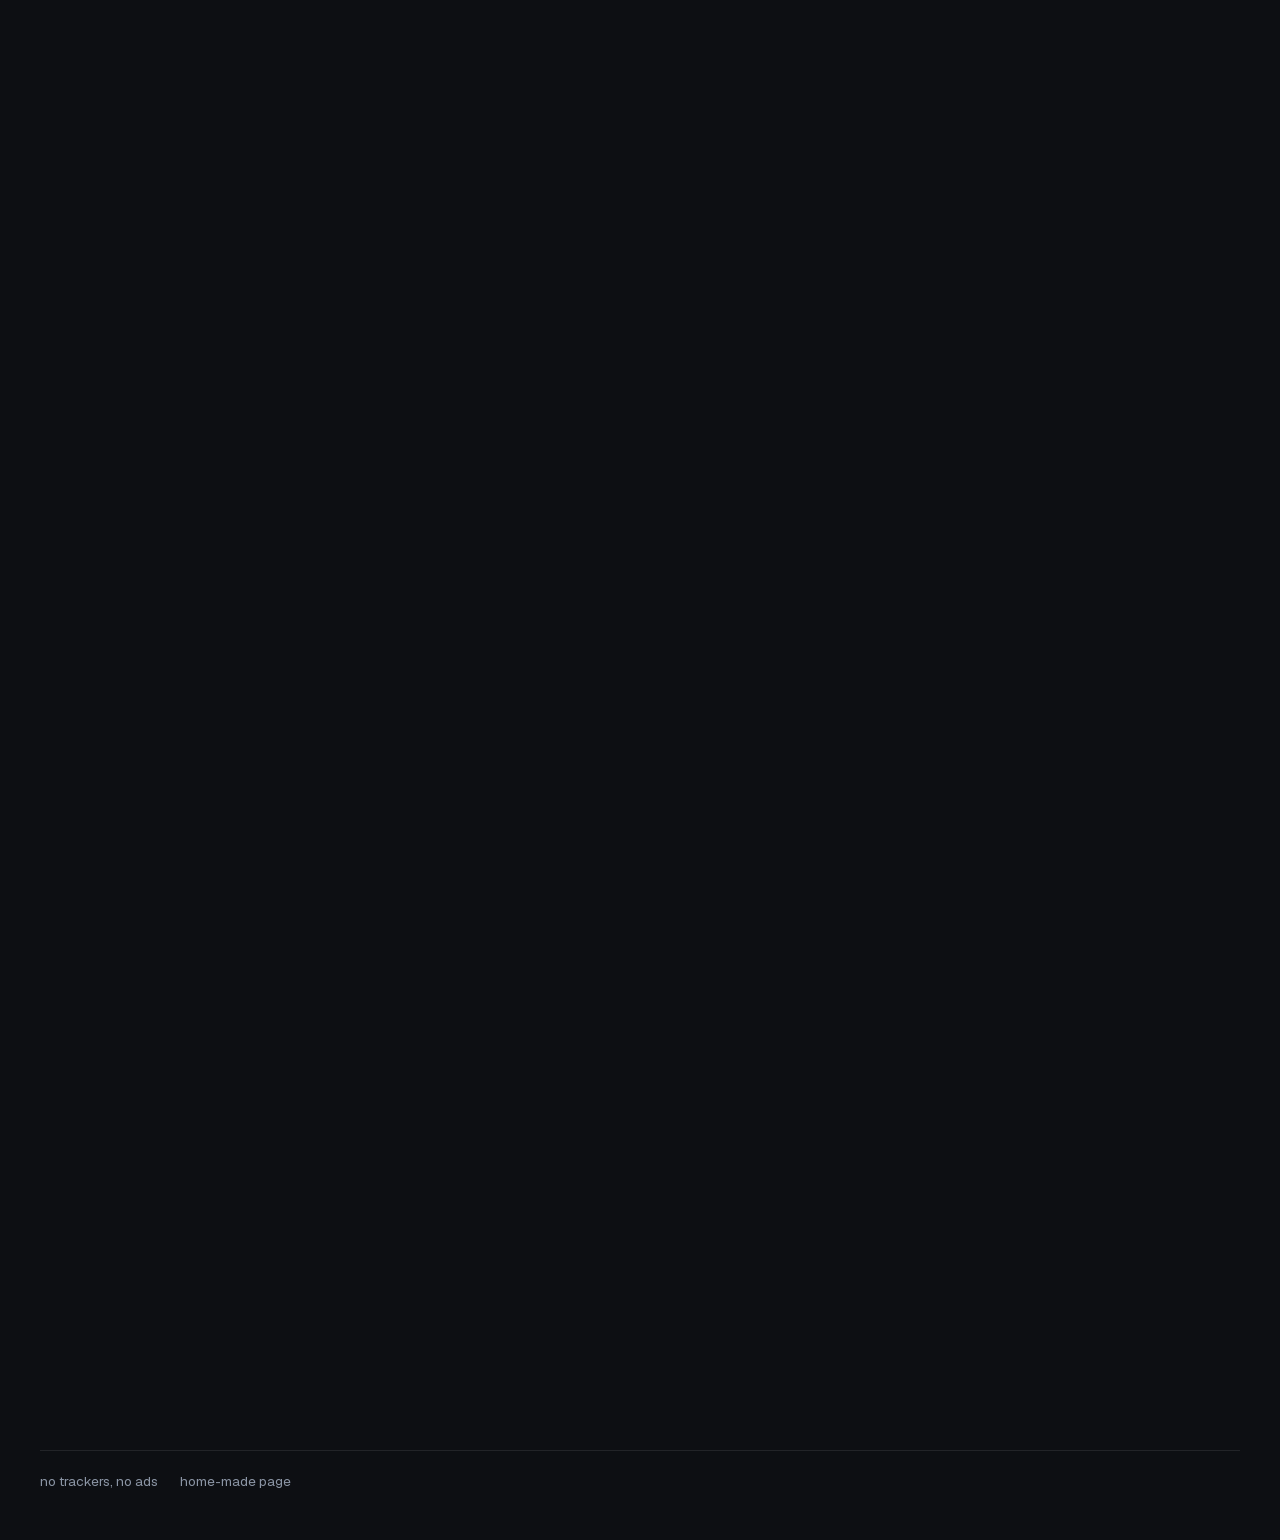
==== commit 100a4f92: "Guida GTX 1080 in evidenza, numeri di Vergilius in fondo, riquadro MiniMax H3 Due progetti fissati a" ====
--- a/en/index.html
+++ b/en/index.html
@@ -62,10 +62,10 @@
 
 <section class="ov wrap" id="panoramica" aria-labelledby="h-panoramica">
 <h2 class="kick rv" id="h-panoramica"><i></i>On this page</h2>
-<ul class="bento"><li class="rv" style="--d:0"><a class="tile card tilt tile-pin" href="#vergilius"><span class="tn">Pinned</span><h3>Vergilius</h3><p>Local OSINT assistant · 64 tok/s on a GTX 1080</p></a></li><li class="rv" style="--d:60"><a class="tile card tilt" href="#contributi"><span class="tn">01</span><h3>Upstream contributions</h3><p>4 PRs in 4 projects · 2 merged</p></a></li><li class="rv" style="--d:120"><a class="tile card tilt" href="#implementazioni"><span class="tn">02</span><h3>Implementations</h3><p>7 projects, from the GTX 1080 to the RTX PRO 6000</p></a></li><li class="rv" style="--d:180"><a class="tile card tilt" href="#ricerca"><span class="tn">03</span><h3>Research</h3><p>Cohere test replication · 5 models on Hugging Face</p></a></li><li class="rv" style="--d:240"><a class="tile card tilt" href="#strumenti"><span class="tn">04</span><h3>Tools and agents</h3><p>claude-plugins · stt-whisper-pad</p></a></li><li class="rv" style="--d:300"><a class="tile card tilt" href="#sperimentali"><span class="tn">05</span><h3>Experimental projects</h3><p>FlyToLLM, applied ML, RL environments</p></a></li><li class="rv" style="--d:360"><a class="tile card tilt" href="#indice"><span class="tn">06</span><h3>Index and contacts</h3><p>21 repositories · 7 areas · contacts</p></a></li></ul>
-</section>
-
-<section class="pin wrap" id="vergilius" aria-labelledby="h-vergilius"><article class="pin-c card rv"><div class="pin-t"><p class="pin-b"><span class="badge b-pin">Pinned</span><span class="badge">OSINT</span><span class="badge">local</span></p><h2 id="h-vergilius">Vergilius</h2><p class="pin-s">Local OSINT assistant</p><p>A local assistant that combines a language model on the graphics card, open sources to see what is going on in the world, and an interface that ties them together. It queries the sources by itself when a question needs them: news by subject and place, markets, military contracts, insider moves, maps, a historical archive of events. It works on the computer (files, terminal, browser, documents) and remembers: memories, indexed documents, procedures it learns and reuses.</p><p>No API keys for AI providers and no conversation leaves the computer. Built for modest machines: default model <span class="nb">LFM2.5-2.6B</span> with the DSpark speculative drafter on a GTX&nbsp;1080, 64&nbsp;tok/s in decoding and <span class="nb">78-100</span> with the drafter on; a card with 8&nbsp;GB of video memory is enough. A check against made-up answers verifies that the numbers and names in a reply appear in the tool results: unsupported figures dropped from 3 turns out of 35 to 1 out of 36. It integrates Odysseus (assistant) and ShadowBroker (sources).<sup class="n">1</sup></p><ul class="pin-st"><li><span class="pn"><span class="cn">64</span></span><span class="pl">tok/s decoding on a GTX&nbsp;1080</span></li><li><span class="pn"><span class="nb">78-100</span></span><span class="pl">tok/s with the drafter</span></li><li><span class="pn"><span class="cn">8</span>&nbsp;GB</span><span class="pl">of video memory is enough</span></li><li><span class="pn">1/36</span><span class="pl">turns with unsupported numbers, down from 3/35</span></li></ul><p class="go"><a href="https://github.com/ArtyomITA/vergilius">Repository on GitHub</a></p><p class="fn" id="n1"><sup class="n">1</sup>The repository includes two third-party projects as submodules, Odysseus (assistant) and ShadowBroker (open-source intelligence), under <span class="nb">AGPL-3.0</span>: they are dependencies, not original work.</p></div><div class="radar" aria-hidden="true"><span class="bl" style="--x:61.6%;--y:25.1%;--d:0.49s"></span><span class="bl" style="--x:87.6%;--y:36.3%;--d:1.36s"></span><span class="bl" style="--x:65.5%;--y:58.2%;--d:2.29s"></span><span class="bl" style="--x:62.0%;--y:82.9%;--d:3.11s"></span><span class="bl c" style="--x:39.4%;--y:72.7%;--d:3.99s"></span><span class="bl" style="--x:10.1%;--y:64.5%;--d:4.86s"></span><span class="bl" style="--x:27.0%;--y:30.7%;--d:6.03s"></span></div></article></section>
+<ul class="bento"><li class="rv" style="--d:0"><a class="tile card tilt tile-pin" href="#vergilius"><span class="tn">Pinned</span><h3>Vergilius</h3><p>Local OSINT assistant · 64 tok/s on a GTX 1080</p></a></li><li class="rv" style="--d:60"><a class="tile card tilt tile-pin" href="#guida"><span class="tn">Pinned</span><h3>NVIDIA GTX 1080 (sm_61) AI Full Guide</h3><p>Everything that runs fast on a GTX 1080, measured and sourced</p></a></li><li class="rv" style="--d:120"><a class="tile card tilt" href="#contributi"><span class="tn">01</span><h3>Upstream contributions</h3><p>4 PRs in 4 projects · 2 merged</p></a></li><li class="rv" style="--d:180"><a class="tile card tilt" href="#implementazioni"><span class="tn">02</span><h3>Implementations</h3><p>8 projects, from the GTX 1080 to the RTX PRO 6000</p></a></li><li class="rv" style="--d:240"><a class="tile card tilt" href="#ricerca"><span class="tn">03</span><h3>Research</h3><p>Cohere test replication · 5 models on Hugging Face</p></a></li><li class="rv" style="--d:300"><a class="tile card tilt" href="#strumenti"><span class="tn">04</span><h3>Tools and agents</h3><p>claude-plugins · stt-whisper-pad</p></a></li><li class="rv" style="--d:360"><a class="tile card tilt" href="#sperimentali"><span class="tn">05</span><h3>Experimental projects</h3><p>FlyToLLM, applied ML, RL environments</p></a></li><li class="rv" style="--d:420"><a class="tile card tilt" href="#indice"><span class="tn">06</span><h3>Index and contacts</h3><p>21 repositories · 7 areas · contacts</p></a></li></ul>
+</section>
+
+<div class="pins wrap"><section class="pin" id="vergilius" aria-labelledby="h-vergilius"><article class="pin-c card rv"><div class="radar" aria-hidden="true"><span class="bl" style="--x:61.6%;--y:25.1%;--d:0.49s"></span><span class="bl" style="--x:87.6%;--y:36.3%;--d:1.36s"></span><span class="bl" style="--x:65.5%;--y:58.2%;--d:2.29s"></span><span class="bl" style="--x:62.0%;--y:82.9%;--d:3.11s"></span><span class="bl c" style="--x:39.4%;--y:72.7%;--d:3.99s"></span><span class="bl" style="--x:10.1%;--y:64.5%;--d:4.86s"></span><span class="bl" style="--x:27.0%;--y:30.7%;--d:6.03s"></span></div><p class="pin-b"><span class="badge b-pin">Pinned</span><span class="badge">OSINT</span><span class="badge">local</span></p><h2 id="h-vergilius">Vergilius</h2><p class="pin-s">Local OSINT assistant</p><p>A local assistant that combines a language model on the graphics card, open sources to see what is going on in the world, and an interface that ties them together. It queries the sources by itself when a question needs them: news by subject and place, markets, military contracts, insider moves, maps, a historical archive of events. It works on the computer (files, terminal, browser, documents) and remembers: memories, indexed documents, procedures it learns and reuses.</p><p>No API keys for AI providers and no conversation leaves the computer. Built for modest machines: default model <span class="nb">LFM2.5-2.6B</span> with the DSpark speculative drafter on a GTX&nbsp;1080 with 8&nbsp;GB. A check against made-up answers verifies that the numbers and names in a reply appear in the tool results. It integrates Odysseus (assistant) and ShadowBroker (sources).<sup class="n">1</sup></p><p class="fn" id="n1"><sup class="n">1</sup>The repository includes two third-party projects as submodules, Odysseus (assistant) and ShadowBroker (open-source intelligence), under <span class="nb">AGPL-3.0</span>: they are dependencies, not original work.</p><p class="go"><a href="https://github.com/ArtyomITA/vergilius">Repository on GitHub</a></p><p class="pin-lab">Custom optimization for the GTX 1080</p><ul class="pin-st"><li><span class="pn"><span class="cn">64</span></span><span class="pl">tok/s decoding</span></li><li><span class="pn"><span class="nb">78-100</span></span><span class="pl">tok/s with the drafter</span></li><li><span class="pn"><span class="cn">8</span>&nbsp;GB</span><span class="pl">of video memory is enough</span></li><li><span class="pn">1/36</span><span class="pl">turns with unsupported numbers, down from 3/35</span></li></ul></article></section><section class="pin" id="guida" aria-labelledby="h-guida"><article class="pin-c card rv"><p class="pin-b"><span class="badge b-pin">Pinned</span><span class="badge">Guide</span></p><h2 id="h-guida">NVIDIA GTX 1080 (sm_61) AI Full Guide</h2><p class="pin-s">Everything I made run fast on a 2016 GPU with 8&nbsp;GB, measured and sourced.</p><ol class="lbs"><li class="lb"><p class="lb-h"><span class="lb-l">Ternary LoRA, training per example</span><span class="lb-v">20.2 → 2.7 s <b>7.5x</b></span></p><span class="hb-t"><i style="--w:1.000;--d:0"></i></span></li><li class="lb"><p class="lb-h"><span class="lb-l">MiniMax-H3, test clip</span><span class="lb-v">674.5 → 175.5 s <b>−74%</b></span></p><span class="hb-t"><i style="--w:0.514;--d:110"></i></span></li><li class="lb"><p class="lb-h"><span class="lb-l"><span class="nb">MiniCPM5-2B</span>, decoding</span><span class="lb-v">33 → 83.5 tok/s <b>2.5x</b></span></p><span class="hb-t"><i style="--w:0.338;--d:220"></i></span></li><li class="lb"><p class="lb-h"><span class="lb-l">Int8 attention, H3 kernel</span><span class="lb-v">1875 → 944 ms <b>2.0x</b></span></p><span class="hb-t"><i style="--w:0.265;--d:330"></i></span></li><li class="lb"><p class="lb-h"><span class="lb-l">Ternary Bonsai 2 9B, decoding</span><span class="lb-v">55.9 → 84.4 tok/s <b>+51%</b></span></p><span class="hb-t"><i style="--w:0.202;--d:440"></i></span></li><li class="lb"><p class="lb-h"><span class="lb-l">CUDA graphs, MoE Ling-3.0-tiny</span><span class="lb-v">41.2 → 57.6 tok/s <b>+40%</b></span></p><span class="hb-t"><i style="--w:0.187;--d:550"></i></span></li></ol><p class="lb-ax">bar length is the before/after ratio</p><p class="bf"><span class="chip">llama.cpp kernels</span><span class="chip">speculative decoding</span><span class="chip">quantization</span><span class="chip">8 GB</span><span class="chip">LoRA</span><span class="chip">video diffusion</span><span class="chip">speech</span></p><p class="go"><a href="https://github.com/ArtyomITA/nvidia-gtx1080-sm61-ai-full-guide">Open the guide on GitHub</a></p></article></section></div>
 
 <div class="body wrap">
 <aside class="hf rv" aria-labelledby="h-hf">
@@ -87,6 +87,17 @@
 <p class="dateline">October 2026</p>
 <dl class="meta"><div><dt>GPU</dt><dd>RTX PRO 6000 Blackwell, 96&nbsp;GB</dd></div><div><dt>Stack</dt><dd>vLLM · CUDA · NVFP4</dd></div><div><dt>Licence</dt><dd><span class="nb">Apache-2.0</span></dd></div></dl>
 <p>Qwen3.8 Flash-Next and its Swift 1.5 fine-tune in NVFP4 on a single RTX PRO 6000 Blackwell with vLLM: <span class="m">4 users</span> with <span class="m">227k</span> tokens of context each, about <span class="m">100&nbsp;tok/s</span> per user, a peak of <span class="m">186.5&nbsp;tok/s</span> with one user. The kernels are exact, with output bit-identical to the reference: deterministic QSA top-k and exact GDN replay. The deterministic top-k also fixes a determinism bug that was already there.</p>
+</article>
+<article class="feat card tilt rv" id="h3">
+<h3><a href="https://github.com/ArtyomITA/nvidia-gtx1080-sm61-ai-full-guide/blob/main/docs/06-diffusion-image-and-motion.md#64-video-and-image-generation-minimax-h3-on-8-gb">MiniMax H3 on a GTX&nbsp;1080</a></h3>
+<p class="dateline">generative video and audio on 8&nbsp;GB · code release pending</p>
+<dl class="meta"><div><dt>GPU</dt><dd>GTX 1080, 8&nbsp;GB</dd></div><div><dt>Stack</dt><dd>stable-diffusion.cpp · CUDA</dd></div><div><dt>Test clip</dt><dd>320x576, 39 frames</dd></div></dl>
+<p>MiniMax-H3 is a diffusion transformer that generates video with synchronised audio. Text and numbers only here: no generated frames. On the 39-frame test clip the time drops from <span class="m">674.5</span> to <span class="m">175.5&nbsp;s</span> (<span class="m">−74%</span>): weights read from disk overlapped with the compute, VAE in tile groups, Q3 recipe with turbo.</p>
+<p>The int8 DP4A attention kernel goes from <span class="m">1875</span> to <span class="m">944&nbsp;ms</span> (<span class="m">2.0x</span>), with no visible difference from f32 on several seeds.</p>
+<p>Block-sparse attention has two separate measurements:</p>
+<ul class="pts"><li>on a 15 s clip, without the prefix: <span class="m">1.65x</span> on the turbo steps (397-404 down to 240-245 s per step);</li><li>the always-visible conditioning prefix keeps the speech. Measured separately on shorter clips (56 frames): word error rate <span class="m">0</span> at 544x960 and <span class="m">0.2</span> at 384x672, against <span class="m">1.0</span> with pure sparse attention.</li></ul>
+<p>The LoRA <code>baked_scale</code> fix is merged (<a href="https://github.com/leejet/stable-diffusion.cpp/pull/2202">PR #2202</a> in stable-diffusion.cpp). The rest of the code is on its way.</p>
+<p class="go"><a href="https://github.com/ArtyomITA/nvidia-gtx1080-sm61-ai-full-guide/blob/main/docs/06-diffusion-image-and-motion.md#64-video-and-image-generation-minimax-h3-on-8-gb">Guide section on H3</a></p>
 </article>
 <div class="grid3">
 <article class="brief card tilt rv"><h3 class="bn"><a href="https://github.com/ArtyomITA/minicpm5-kernel-pascal">minicpm5-kernel-pascal</a></h3><p><span class="nb">MiniCPM5-2B</span> on a GTX&nbsp;1080 from <span class="m">33</span> to <span class="m">83</span> tok/s: slots erased when a conversation ends, Pascal kernels with bit-identical output, f16 KV cache and an FR-Spec drafter with a 32k vocabulary. Every step has its quality check.</p><p class="bf"><span class="chip">Python</span><span class="chip">C++</span><span class="chip">CUDA</span> <span class="rel">llama.cpp</span></p></article>
--- a/css/site.css
+++ b/css/site.css
@@ -172,6 +172,9 @@
 .meta div{display:flex;gap:8px;align-items:baseline;padding:7px 12px;border-radius:999px;border:1px solid var(--line);background:rgba(255,255,255,.03);font-size:.82rem}
 .meta dt{font:500 .72rem var(--f-mono);color:var(--ink-3)}
 .meta dd{margin:0;color:var(--ink)}
+.pts{margin:0 0 1em;padding-left:1.2em;max-width:50em;color:var(--ink-2)}
+.pts li{margin:.4em 0;padding-left:.2em}
+.pts li::marker{color:var(--mint-t)}
 .meth{margin:14px 0 0;font:400 .8rem/1.5 var(--f-mono);color:var(--ink-3)}
 .go{display:flex;flex-wrap:wrap;gap:10px;margin:18px 0 0}
 .go a{display:inline-flex;align-items:center;gap:8px;min-height:40px;padding:0 16px;border-radius:999px;border:1px solid var(--line-2);font-size:.88rem;font-weight:550;text-decoration:none;transition:border-color .2s,background .2s,color .2s}
@@ -343,8 +346,9 @@
 /* panoramica: un riquadro per sezione */
 .ov{padding-top:clamp(40px,5vw,64px);scroll-margin-top:72px}
 .ov .kick{margin:0 0 18px}
-.bento{list-style:none;margin:0;padding:0;display:grid;grid-template-columns:repeat(4,minmax(0,1fr));gap:12px}
-.bento>li:first-child{grid-column:span 2}
+.bento{list-style:none;margin:0;padding:0;display:grid;grid-template-columns:repeat(6,minmax(0,1fr));gap:12px}
+.bento>li{grid-column:span 2}
+.bento>li:nth-child(-n+2){grid-column:span 3}
 .tile{display:flex;flex-direction:column;height:100%;min-height:136px;padding:18px 20px 18px;text-decoration:none;color:inherit}
 .tile::before{z-index:2}
 .tile .tn{font:500 .76rem/1 var(--f-mono);color:var(--mint-t)}
@@ -355,28 +359,30 @@
 .tile-pin{background:linear-gradient(135deg,var(--mint-s),transparent 70%),var(--card);border-color:var(--mint-l)}
 .tile-pin .tn{display:inline-flex;align-self:flex-start;padding:4px 10px;border-radius:999px;background:var(--mint);color:var(--on-mint);font-weight:600}
 .tile-pin h3{font-size:1.4rem}
-@media (max-width:900px){.bento{grid-template-columns:repeat(2,minmax(0,1fr))}.bento>li:first-child{grid-column:span 2}}
+@media (max-width:900px){.bento{grid-template-columns:repeat(2,minmax(0,1fr))}.bento>li,.bento>li:nth-child(-n+2){grid-column:span 1}.bento>li:nth-child(-n+2){grid-column:span 2}}
 @media (max-width:420px){.tile{padding:16px 16px 16px;min-height:0}.tile h3{font-size:1rem}.tile p{font-size:.82rem}}
-.bento>li:nth-child(4n+2){--d:60}
 
 /* Vergilius fissato in alto */
-.pin{padding-top:clamp(28px,4vw,48px);scroll-margin-top:72px}
-.pin-c{display:grid;grid-template-columns:minmax(0,1.55fr) minmax(0,1fr);gap:clamp(24px,5vw,64px);align-items:center;padding:clamp(24px,4vw,52px);border-color:var(--mint-l);
-  background:radial-gradient(60% 80% at 100% 50%,var(--mint-s),transparent 70%),var(--card)}
+.pins{display:grid;grid-template-columns:repeat(2,minmax(0,1fr));gap:20px;padding-top:clamp(28px,4vw,48px)}
+.pin{scroll-margin-top:72px;min-width:0}
+.pin-c{position:relative;display:flex;flex-direction:column;height:100%;padding:clamp(22px,3vw,40px);border-color:var(--mint-l);
+  background:radial-gradient(70% 60% at 100% 0%,var(--mint-s),transparent 70%),var(--card)}
 .pin-b{display:flex;flex-wrap:wrap;gap:8px;margin:0 0 20px}
 .badge{display:inline-flex;align-items:center;gap:8px;padding:6px 13px;border-radius:999px;border:1px solid var(--line-2);font:500 .74rem/1 var(--f-mono);color:var(--ink-2)}
 .b-pin{background:var(--mint);color:var(--on-mint);border-color:transparent;font-weight:600}
 .b-pin::before{content:"";width:6px;height:6px;border-radius:50%;background:var(--on-mint)}
-.pin h2{font-size:clamp(2.4rem,5.4vw,4rem);letter-spacing:-.045em;line-height:1;font-feature-settings:"ss05"}
+.pin h2{font-size:clamp(2.2rem,4.4vw,3.4rem);letter-spacing:-.045em;line-height:1;font-feature-settings:"ss05"}
+#guida h2{font-size:clamp(1.7rem,3vw,2.3rem);letter-spacing:-.035em;line-height:1.1;max-width:14em}
 .pin-s{margin:12px 0 22px;font:500 1rem/1.3 var(--f-mono);color:var(--mint-t)}
 .pin .go a{background:var(--mint);color:var(--on-mint);border-color:transparent;font-weight:600}
 .pin .go a:hover{background:#6bffcb;color:var(--on-mint)}
-.pin-t p:not(.pin-b):not(.pin-s):not(.go):not(.fn){max-width:46em;color:var(--ink-2)}
-.pin-st{list-style:none;margin:26px 0 0;padding:0;display:grid;grid-template-columns:repeat(4,minmax(0,1fr));gap:14px}
+.pin-c>p:not(.pin-b):not(.pin-s):not(.go):not(.fn):not(.pin-lab):not(.lb-ax):not(.bf){max-width:46em;color:var(--ink-2)}
+.pin-lab{margin:28px 0 0;font:500 .78rem/1.3 var(--f-mono);color:var(--mint-t)}
+.pin-st{list-style:none;margin:12px 0 0;padding:0;display:grid;grid-template-columns:repeat(4,minmax(0,1fr));gap:14px}
 .pin-st li{padding:14px 0 0;border-top:1px solid var(--line-2)}
-.pn{display:block;font:500 clamp(1.5rem,2.6vw,2.2rem)/1 var(--f-mono);letter-spacing:-.05em;color:var(--ink);white-space:nowrap}
+.pn{display:block;font:500 clamp(1.25rem,2vw,1.7rem)/1 var(--f-mono);letter-spacing:-.05em;color:var(--ink);white-space:nowrap}
 .pl{display:block;margin-top:8px;font-size:.8rem;line-height:1.35;color:var(--ink-3)}
-.radar{position:relative;justify-self:center;width:min(100%,360px);aspect-ratio:1;border-radius:50%;overflow:hidden;border:1px solid var(--mint-l);box-shadow:0 0 70px -24px var(--mint-l);
+.radar{position:absolute;top:clamp(20px,3vw,36px);right:clamp(20px,3vw,36px);width:clamp(104px,13vw,160px);aspect-ratio:1;border-radius:50%;overflow:hidden;border:1px solid var(--mint-l);box-shadow:0 0 70px -24px var(--mint-l);
   background:radial-gradient(circle,var(--mint-l) 0 3px,transparent 4px),radial-gradient(circle,transparent 0 31%,var(--mint-l) 31.4% 32.2%,transparent 32.6%),radial-gradient(circle,transparent 0 63%,var(--mint-l) 63.4% 64.2%,transparent 64.6%),
   linear-gradient(var(--mint-l),var(--mint-l)) center/1px 100% no-repeat,linear-gradient(var(--mint-l),var(--mint-l)) center/100% 1px no-repeat,radial-gradient(circle,var(--mint-s),transparent 72%)}
 .radar::before{content:"";position:absolute;inset:0;border-radius:50%;background:conic-gradient(from 0deg,transparent 0 70%,var(--mint-s) 90%,var(--mint-l) 100%);animation:sweep 7s linear infinite}
@@ -384,7 +390,20 @@
 .bl.c{background:var(--coral);box-shadow:0 0 12px var(--coral)}
 @keyframes sweep{to{transform:rotate(360deg)}}
 @keyframes blip{0%{opacity:1;transform:scale(1.7)}25%{opacity:.7;transform:scale(1)}100%{opacity:.4;transform:scale(1)}}
-@media (max-width:900px){.pin-c{grid-template-columns:minmax(0,1fr)}.radar{width:min(100%,260px)}.pin-st{grid-template-columns:repeat(2,minmax(0,1fr))}}
+@media (max-width:1100px){.pins{grid-template-columns:minmax(0,1fr)}}
+@media (max-width:560px){.pin-st{grid-template-columns:repeat(2,minmax(0,1fr))}.radar{width:96px}}
+/* guida: classifica a barre */
+.lbs{list-style:none;margin:22px 0 0;padding:0;flex:1;display:flex;flex-direction:column;justify-content:space-around}
+#guida .pin-s{font:400 1.02rem/1.5 var(--f-sans);color:var(--ink-2);max-width:34em}
+.lb{margin:0 0 14px}
+.lb-h{display:flex;flex-wrap:wrap;justify-content:space-between;align-items:baseline;gap:2px 12px;margin:0 0 6px}
+.lb-l{font-size:.88rem;color:var(--ink)}
+.lb-v{font:400 .8rem var(--f-mono);color:var(--ink-3);white-space:nowrap}
+.lb-v b{margin-left:6px;font-weight:600;color:var(--mint-t)}
+.lb .hb-t{display:block;height:12px}
+.lb-ax{margin:2px 0 18px;font:400 .72rem var(--f-mono);color:var(--ink-3)}
+#guida .bf{margin:0 0 4px}
+html.rv-on .pin-c:not(.in) .hb-t>i{transform:scaleX(0)}
 
 /* comparsa allo scroll: solo con JS attivo e movimento ammesso (la classe rv-on la mette site.js) */
 html.rv-on .rv{opacity:0;transform:translateY(22px);transition:opacity .8s cubic-bezier(.2,.7,.2,1) calc(var(--d,0)*1ms),transform .8s cubic-bezier(.2,.7,.2,1) calc(var(--d,0)*1ms)}
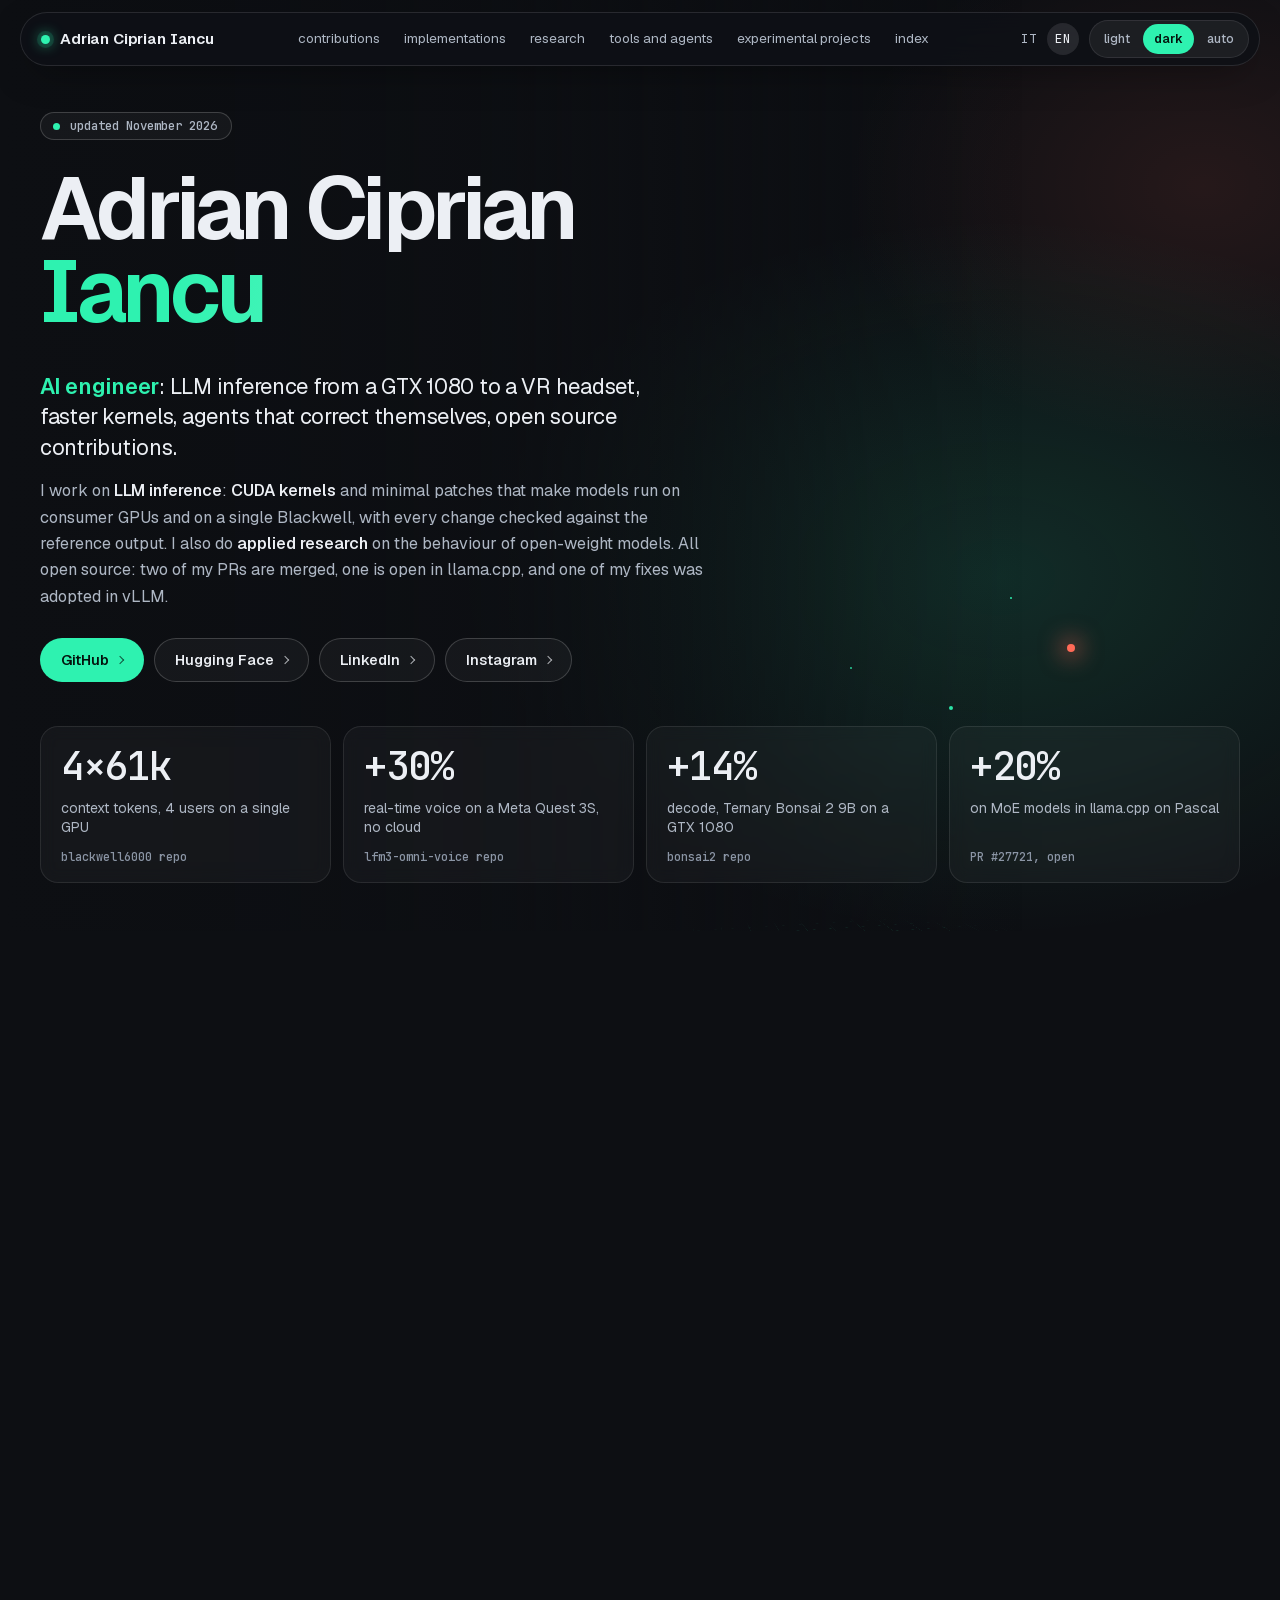
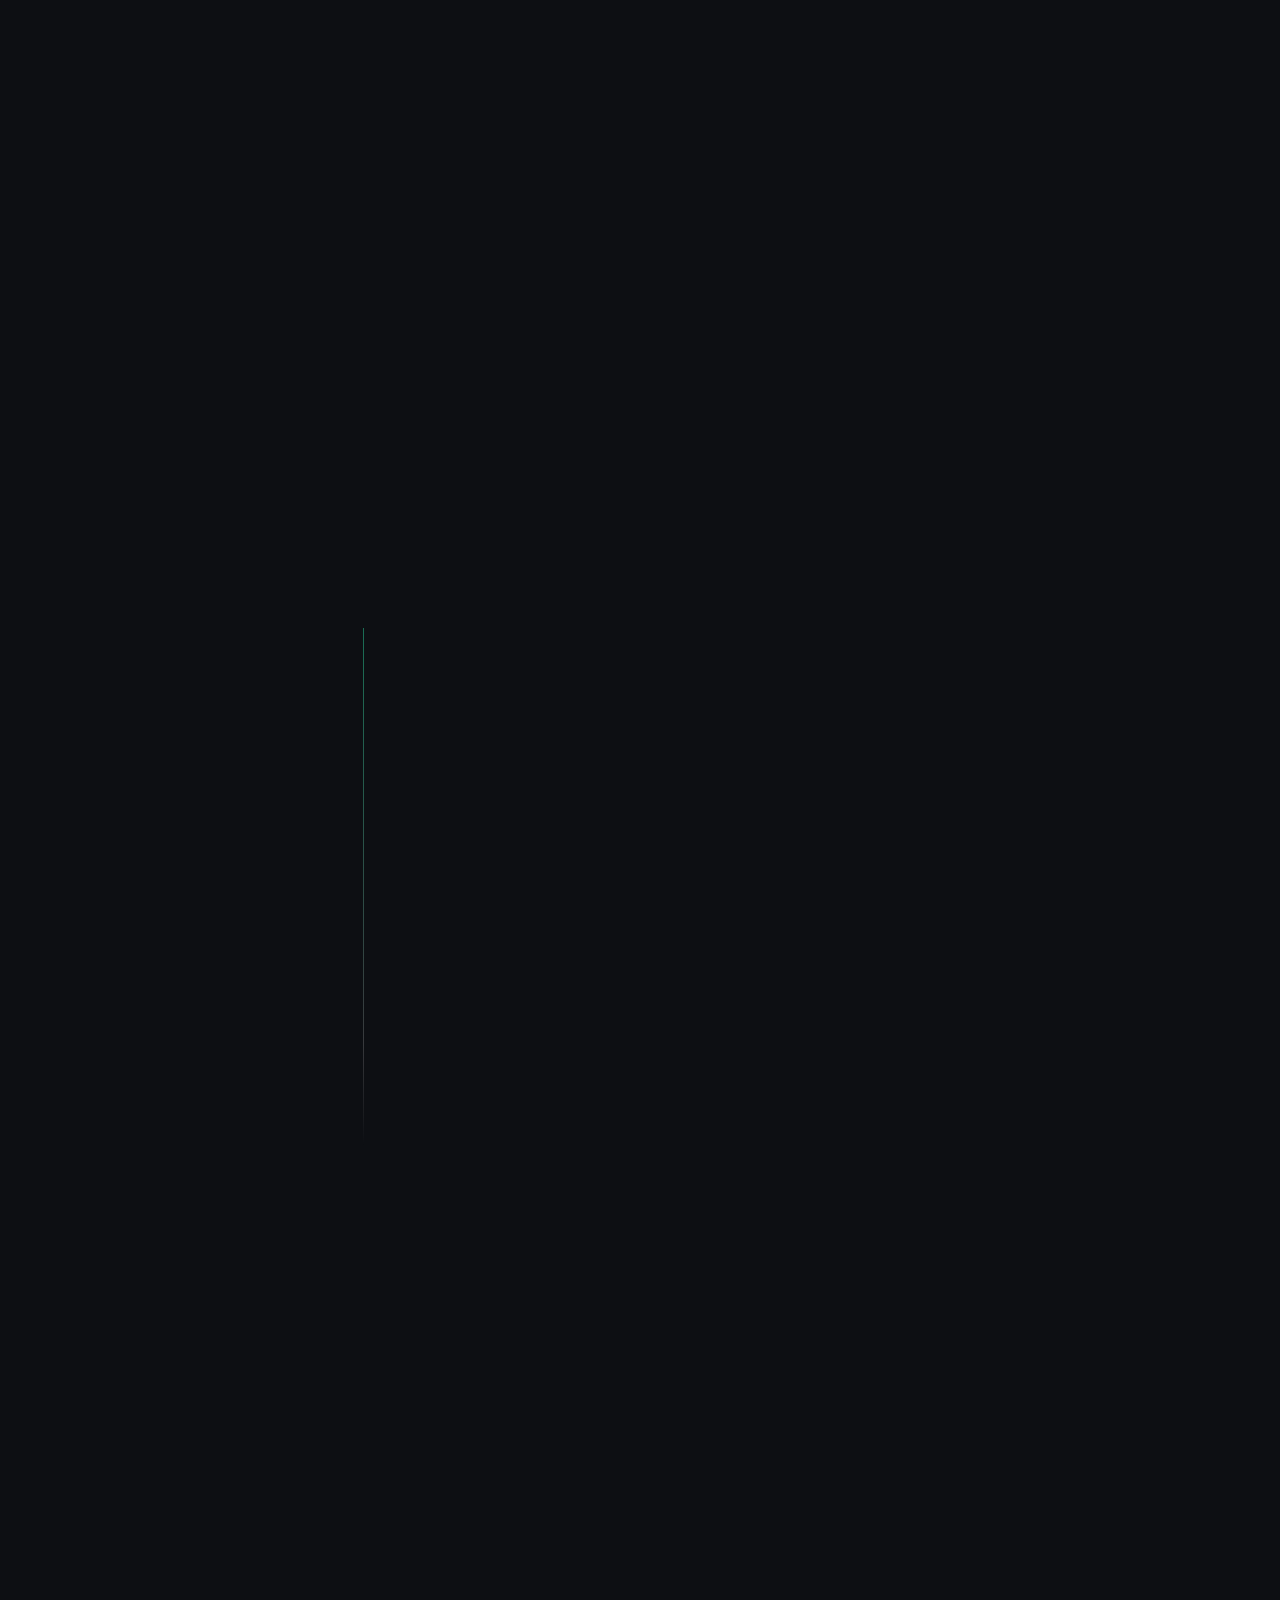
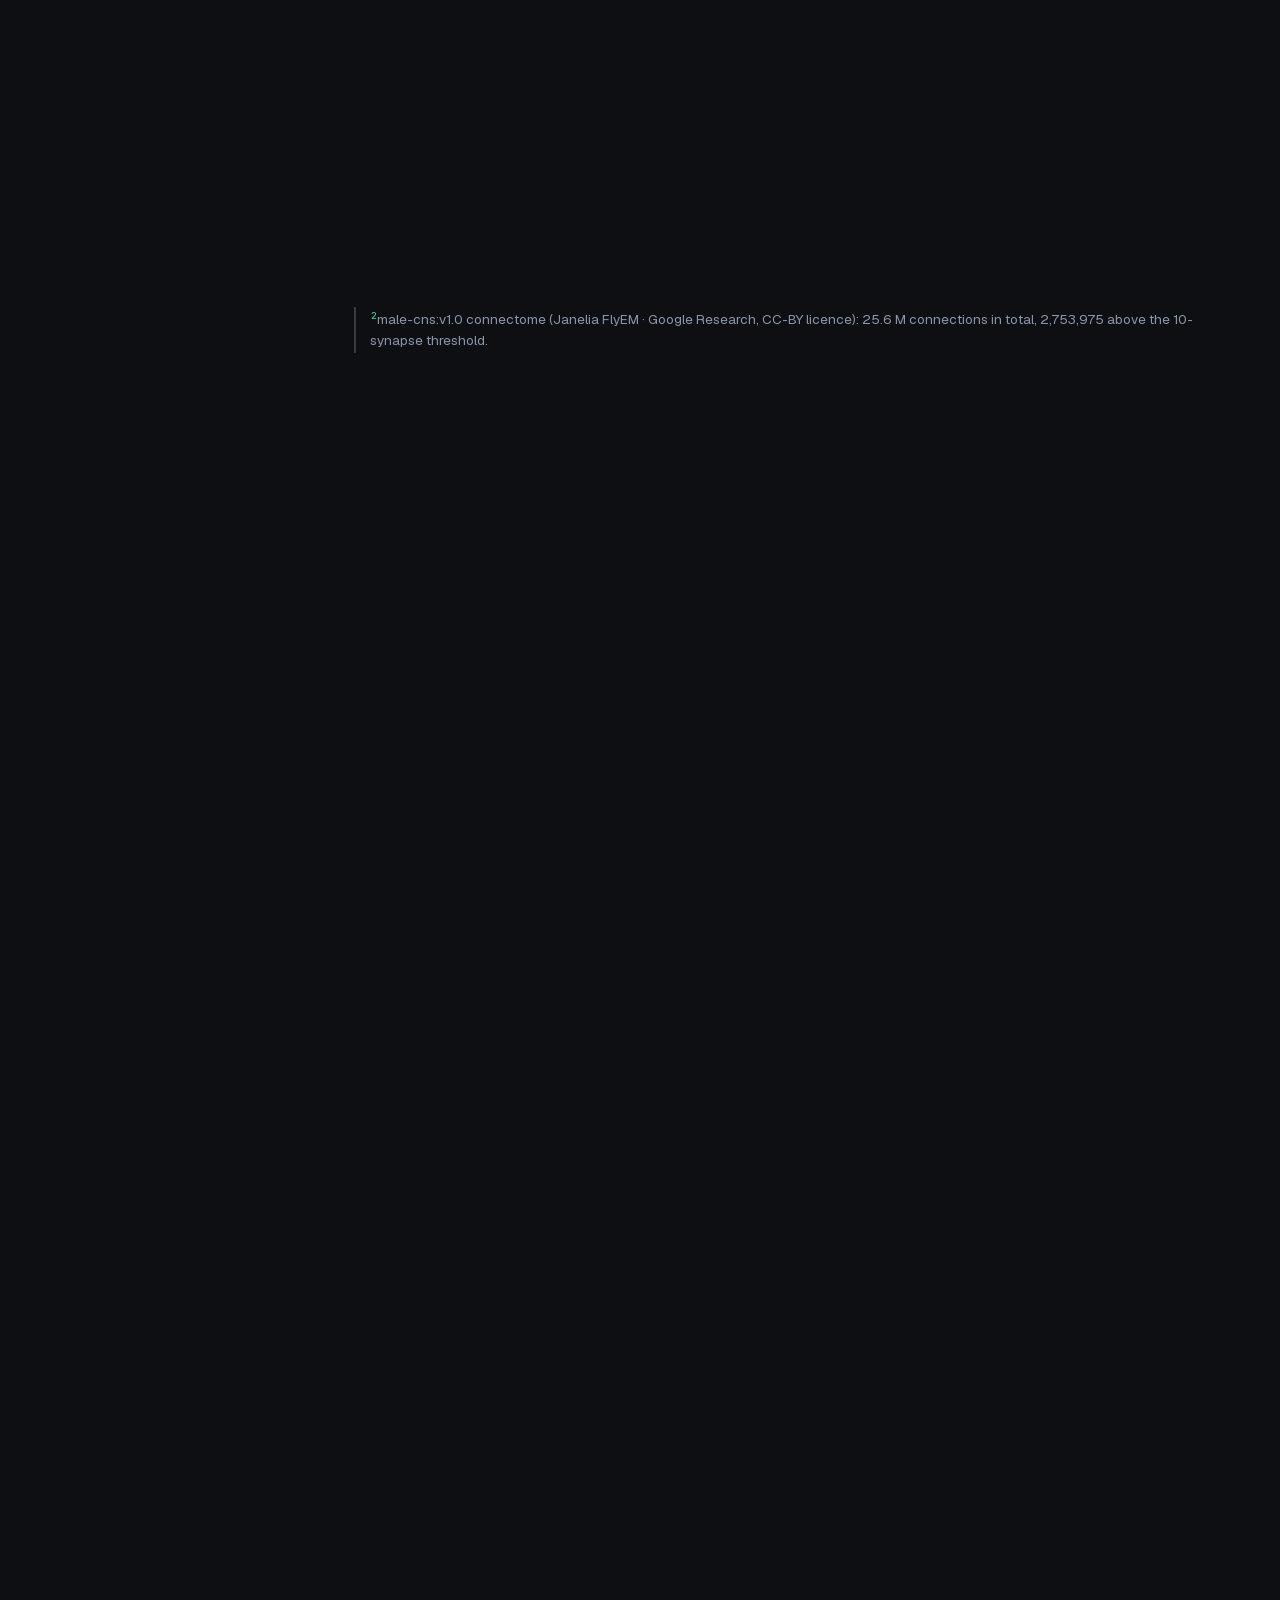
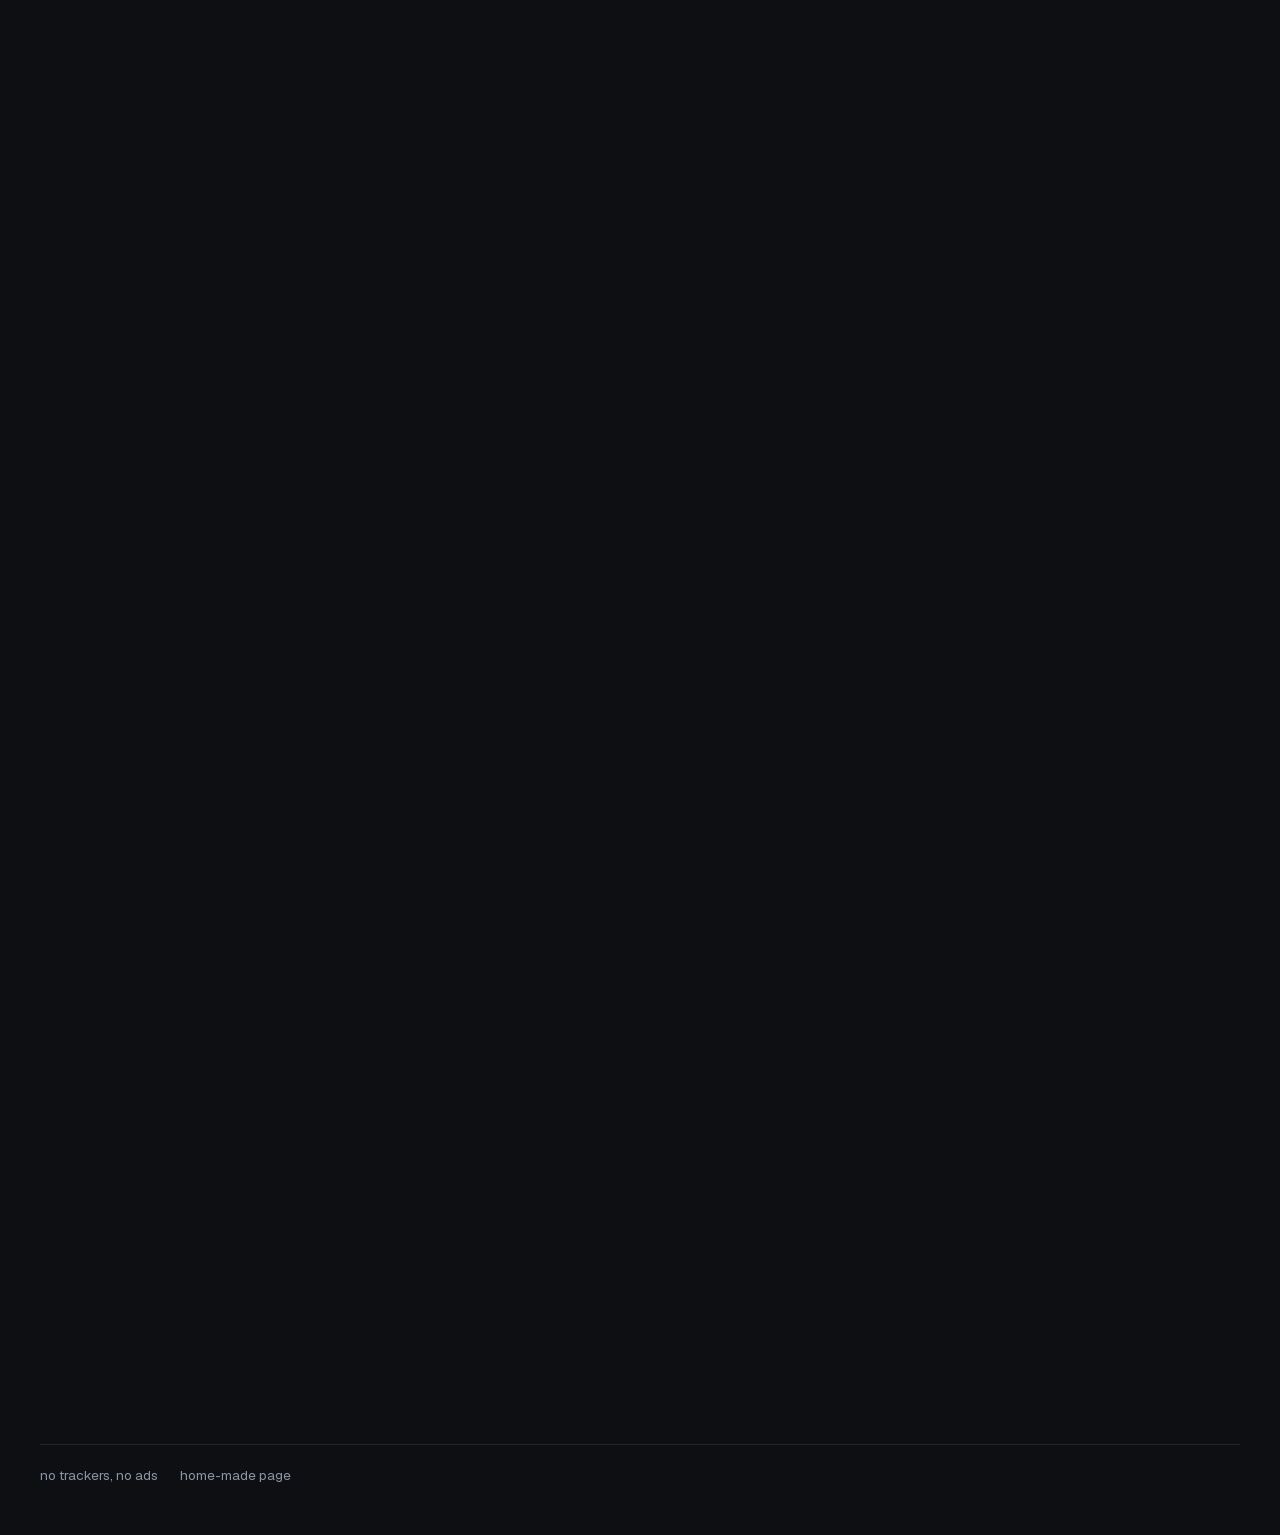
==== commit 2964811d: "In evidenza la voce sul Quest 3S e chatroom, Vergilius su LFM3, numeri nuovi della PR 27721" ====
--- a/en/index.html
+++ b/en/index.html
@@ -4,7 +4,7 @@
 <meta charset="utf-8">
 <meta name="viewport" content="width=device-width,initial-scale=1">
 <title>Adrian Ciprian Iancu · AI Engineer</title>
-<meta name="description" content="AI engineer: LLM inference on consumer and datacenter GPUs, CUDA kernels, upstream contributions to llama.cpp, stable-diffusion.cpp and vLLM, research on the behaviour of open-weight models. All open source.">
+<meta name="description" content="AI engineer: LLM inference on consumer GPUs, datacenter GPUs and VR headsets, faster CUDA and OpenCL kernels, upstream contributions to llama.cpp, stable-diffusion.cpp and vLLM, research on the behaviour of open-weight models. All open source.">
 <meta http-equiv="Content-Security-Policy" content="default-src 'self'; script-src 'self' 'sha256-Zko/DYLiXYjozWMkpvku8jo9kZCU70fCZbSx2NlVjtg='; style-src 'self'; style-src-attr 'unsafe-inline'; img-src 'self' data:; font-src 'self'; connect-src 'self'; object-src 'none'; base-uri 'self'; form-action 'none'">
 <meta name="color-scheme" content="dark light">
 <meta name="theme-color" content="#0d0f13">
@@ -14,7 +14,7 @@
 <link rel="alternate" hreflang="x-default" href="https://artyomita.github.io/">
 <meta property="og:type" content="website">
 <meta property="og:title" content="Adrian Ciprian Iancu · AI Engineer">
-<meta property="og:description" content="AI engineer: LLM inference on consumer and datacenter GPUs, CUDA kernels, upstream contributions to llama.cpp, stable-diffusion.cpp and vLLM, research on the behaviour of open-weight models. All open source.">
+<meta property="og:description" content="AI engineer: LLM inference on consumer GPUs, datacenter GPUs and VR headsets, faster CUDA and OpenCL kernels, upstream contributions to llama.cpp, stable-diffusion.cpp and vLLM, research on the behaviour of open-weight models. All open source.">
 <meta property="og:url" content="https://artyomita.github.io/en/">
 <meta property="og:image" content="https://artyomita.github.io/img/og-en.png">
 <meta property="og:image:width" content="1200">
@@ -24,7 +24,7 @@
 <meta property="og:locale:alternate" content="it_IT">
 <meta name="twitter:card" content="summary_large_image">
 <meta name="twitter:title" content="Adrian Ciprian Iancu · AI Engineer">
-<meta name="twitter:description" content="AI engineer: LLM inference on consumer and datacenter GPUs, CUDA kernels, upstream contributions to llama.cpp, stable-diffusion.cpp and vLLM, research on the behaviour of open-weight models. All open source.">
+<meta name="twitter:description" content="AI engineer: LLM inference on consumer GPUs, datacenter GPUs and VR headsets, faster CUDA and OpenCL kernels, upstream contributions to llama.cpp, stable-diffusion.cpp and vLLM, research on the behaviour of open-weight models. All open source.">
 <meta name="twitter:image" content="https://artyomita.github.io/img/og-en.png">
 <meta name="twitter:image:alt" content="The name Adrian Ciprian Iancu set large on a dark background, the role line and a glowing grid of GPU compute units.">
 <link rel="icon" href="../img/favicon.svg" type="image/svg+xml">
@@ -51,32 +51,32 @@
 <div class="hero-bg" aria-hidden="true"></div>
 <canvas class="hero-cv" id="hero-cv" aria-hidden="true"></canvas>
 <div class="hero-in wrap">
-<p class="folio" style="--i:0">updated October 2026</p>
+<p class="folio" style="--i:0">updated November 2026</p>
 <h1 style="--i:1"><span>Adrian</span> <span>Ciprian</span> <span>Iancu</span></h1>
-<p class="role" style="--i:2"><b>AI engineer</b>: LLM inference on consumer and datacenter GPUs, CUDA kernels, open&nbsp;source contributions.</p>
+<p class="role" style="--i:2"><b>AI engineer</b>: LLM inference from a GTX&nbsp;1080 to a VR headset, faster kernels, agents that correct themselves, open&nbsp;source contributions.</p>
 <p class="abs" style="--i:3">I work on <b>LLM inference</b>: <b>CUDA kernels</b> and minimal patches that make models run on consumer GPUs and on a single Blackwell, with every change checked against the reference output. I also do <b>applied research</b> on the behaviour of open-weight models. All open&nbsp;source: two of my PRs are merged, one is open in llama.cpp, and one of my fixes was adopted in vLLM.</p>
 <p class="links" style="--i:4"><a class="btn btn-main" href="https://github.com/ArtyomITA">GitHub</a><a class="btn" href="https://huggingface.co/adriandj3">Hugging Face</a><a class="btn" href="https://www.linkedin.com/in/adrian-ciprian-iancu-a2a477391">LinkedIn</a><a class="btn" href="https://www.instagram.com/artyomita">Instagram</a></p>
-<ul class="stats" style="--i:5"><li><a class="stat tilt" href="https://github.com/ArtyomITA/blackwell6000-qwen3.8-flash-next"><span class="num">4×<span class="cn">227</span>k</span><span class="lab">context tokens, 4 users on a single GPU</span><span class="src">blackwell6000 repo</span></a></li><li><a class="stat tilt" href="https://github.com/ArtyomITA/blackwell6000-qwen3.8-flash-next"><span class="num">~<span class="cn">100</span></span><span class="lab">tok/s per user, Qwen3.8 Flash-Next on Blackwell</span><span class="src">blackwell6000 repo</span></a></li><li><a class="stat tilt" href="https://github.com/ArtyomITA/bonsai2-ternary-pascal"><span class="num">+<span class="cn">51</span>%</span><span class="lab">decode, Ternary Bonsai 2 9B on a GTX&nbsp;1080</span><span class="src">bonsai2 repo</span></a></li><li><a class="stat tilt" href="https://github.com/ggml-org/llama.cpp/pull/27721"><span class="num">+<span class="cn">40</span>%</span><span class="lab">on MoE models in llama.cpp on Pascal</span><span class="src">PR #27721, open</span></a></li></ul>
+<ul class="stats" style="--i:5"><li><a class="stat tilt" href="https://github.com/ArtyomITA/blackwell6000-qwen3.8-flash-next"><span class="num">4×<span class="cn">227</span>k</span><span class="lab">context tokens, 4 users on a single GPU</span><span class="src">blackwell6000 repo</span></a></li><li><a class="stat tilt" href="https://github.com/ArtyomITA/lfm3-omni-voice-quest3s"><span class="num">+<span class="cn">111</span>%</span><span class="lab">real-time voice on a Meta Quest 3S, no cloud</span><span class="src">lfm3-omni-voice repo</span></a></li><li><a class="stat tilt" href="https://github.com/ArtyomITA/bonsai2-ternary-pascal"><span class="num">+<span class="cn">51</span>%</span><span class="lab">decode, Ternary Bonsai 2 9B on a GTX&nbsp;1080</span><span class="src">bonsai2 repo</span></a></li><li><a class="stat tilt" href="https://github.com/ggml-org/llama.cpp/pull/27721"><span class="num">+<span class="cn">75</span>%</span><span class="lab">on MoE models in llama.cpp on Pascal</span><span class="src">PR #27721, open</span></a></li></ul>
 </div>
 </section>
 
 <section class="ov wrap" id="panoramica" aria-labelledby="h-panoramica">
 <h2 class="kick rv" id="h-panoramica"><i></i>On this page</h2>
-<ul class="bento"><li class="rv" style="--d:0"><a class="tile card tilt tile-pin" href="#vergilius"><span class="tn">Pinned</span><h3>Vergilius</h3><p>Local OSINT assistant · 64 tok/s on a GTX 1080</p></a></li><li class="rv" style="--d:60"><a class="tile card tilt tile-pin" href="#guida"><span class="tn">Pinned</span><h3>NVIDIA GTX 1080 (sm_61) AI Full Guide</h3><p>Everything that runs fast on a GTX 1080, measured and sourced</p></a></li><li class="rv" style="--d:120"><a class="tile card tilt" href="#contributi"><span class="tn">01</span><h3>Upstream contributions</h3><p>4 PRs in 4 projects · 2 merged</p></a></li><li class="rv" style="--d:180"><a class="tile card tilt" href="#implementazioni"><span class="tn">02</span><h3>Implementations</h3><p>8 projects, from the GTX 1080 to the RTX PRO 6000</p></a></li><li class="rv" style="--d:240"><a class="tile card tilt" href="#ricerca"><span class="tn">03</span><h3>Research</h3><p>Cohere test replication · 5 models on Hugging Face</p></a></li><li class="rv" style="--d:300"><a class="tile card tilt" href="#strumenti"><span class="tn">04</span><h3>Tools and agents</h3><p>claude-plugins · stt-whisper-pad</p></a></li><li class="rv" style="--d:360"><a class="tile card tilt" href="#sperimentali"><span class="tn">05</span><h3>Experimental projects</h3><p>FlyToLLM, applied ML, RL environments</p></a></li><li class="rv" style="--d:420"><a class="tile card tilt" href="#indice"><span class="tn">06</span><h3>Index and contacts</h3><p>21 repositories · 7 areas · contacts</p></a></li></ul>
-</section>
-
-<div class="pins wrap"><section class="pin" id="vergilius" aria-labelledby="h-vergilius"><article class="pin-c card rv"><div class="radar" aria-hidden="true"><span class="bl" style="--x:61.6%;--y:25.1%;--d:0.49s"></span><span class="bl" style="--x:87.6%;--y:36.3%;--d:1.36s"></span><span class="bl" style="--x:65.5%;--y:58.2%;--d:2.29s"></span><span class="bl" style="--x:62.0%;--y:82.9%;--d:3.11s"></span><span class="bl c" style="--x:39.4%;--y:72.7%;--d:3.99s"></span><span class="bl" style="--x:10.1%;--y:64.5%;--d:4.86s"></span><span class="bl" style="--x:27.0%;--y:30.7%;--d:6.03s"></span></div><p class="pin-b"><span class="badge b-pin">Pinned</span><span class="badge">OSINT</span><span class="badge">local</span></p><h2 id="h-vergilius">Vergilius</h2><p class="pin-s">Local OSINT assistant</p><p>A local assistant that combines a language model on the graphics card, open sources to see what is going on in the world, and an interface that ties them together. It queries the sources by itself when a question needs them: news by subject and place, markets, military contracts, insider moves, maps, a historical archive of events. It works on the computer (files, terminal, browser, documents) and remembers: memories, indexed documents, procedures it learns and reuses.</p><p>No API keys for AI providers and no conversation leaves the computer. Built for modest machines: default model <span class="nb">LFM2.5-2.6B</span> with the DSpark speculative drafter on a GTX&nbsp;1080 with 8&nbsp;GB. A check against made-up answers verifies that the numbers and names in a reply appear in the tool results. It integrates Odysseus (assistant) and ShadowBroker (sources).<sup class="n">1</sup></p><p class="fn" id="n1"><sup class="n">1</sup>The repository includes two third-party projects as submodules, Odysseus (assistant) and ShadowBroker (open-source intelligence), under <span class="nb">AGPL-3.0</span>: they are dependencies, not original work.</p><p class="go"><a href="https://github.com/ArtyomITA/vergilius">Repository on GitHub</a></p><p class="pin-lab">Custom optimization for the GTX 1080</p><ul class="pin-st"><li><span class="pn"><span class="cn">64</span></span><span class="pl">tok/s decoding</span></li><li><span class="pn"><span class="nb">78-100</span></span><span class="pl">tok/s with the drafter</span></li><li><span class="pn"><span class="cn">8</span>&nbsp;GB</span><span class="pl">of video memory is enough</span></li><li><span class="pn">1/36</span><span class="pl">turns with unsupported numbers, down from 3/35</span></li></ul></article></section><section class="pin" id="guida" aria-labelledby="h-guida"><article class="pin-c card rv"><p class="pin-b"><span class="badge b-pin">Pinned</span><span class="badge">Guide</span></p><h2 id="h-guida">NVIDIA GTX 1080 (sm_61) AI Full Guide</h2><p class="pin-s">Everything I made run fast on a 2016 GPU with 8&nbsp;GB, measured and sourced.</p><ol class="lbs"><li class="lb"><p class="lb-h"><span class="lb-l">Ternary LoRA, training per example</span><span class="lb-v">20.2 → 2.7 s <b>7.5x</b></span></p><span class="hb-t"><i style="--w:1.000;--d:0"></i></span></li><li class="lb"><p class="lb-h"><span class="lb-l">MiniMax-H3, test clip</span><span class="lb-v">674.5 → 175.5 s <b>−74%</b></span></p><span class="hb-t"><i style="--w:0.514;--d:110"></i></span></li><li class="lb"><p class="lb-h"><span class="lb-l"><span class="nb">MiniCPM5-2B</span>, decoding</span><span class="lb-v">33 → 83.5 tok/s <b>2.5x</b></span></p><span class="hb-t"><i style="--w:0.338;--d:220"></i></span></li><li class="lb"><p class="lb-h"><span class="lb-l">Int8 attention, H3 kernel</span><span class="lb-v">1875 → 944 ms <b>2.0x</b></span></p><span class="hb-t"><i style="--w:0.265;--d:330"></i></span></li><li class="lb"><p class="lb-h"><span class="lb-l">Ternary Bonsai 2 9B, decoding</span><span class="lb-v">55.9 → 84.4 tok/s <b>+51%</b></span></p><span class="hb-t"><i style="--w:0.202;--d:440"></i></span></li><li class="lb"><p class="lb-h"><span class="lb-l">CUDA graphs, MoE Ling-3.0-tiny</span><span class="lb-v">41.2 → 57.6 tok/s <b>+40%</b></span></p><span class="hb-t"><i style="--w:0.187;--d:550"></i></span></li></ol><p class="lb-ax">bar length is the before/after ratio</p><p class="bf"><span class="chip">llama.cpp kernels</span><span class="chip">speculative decoding</span><span class="chip">quantization</span><span class="chip">8 GB</span><span class="chip">LoRA</span><span class="chip">video diffusion</span><span class="chip">speech</span></p><p class="go"><a href="https://github.com/ArtyomITA/nvidia-gtx1080-sm61-ai-full-guide">Open the guide on GitHub</a></p></article></section></div>
+<ul class="bento"><li class="rv" style="--d:0"><a class="tile card tilt tile-pin" href="#voce"><span class="tn">Pinned</span><h3>LFM3-Omni speaks inside a Quest 3S</h3><p>A 300 euro headset that speaks in real time · 2.1x</p></a></li><li class="rv" style="--d:60"><a class="tile card tilt tile-pin" href="#chatroom"><span class="tn">Pinned</span><h3>chatroom</h3><p>Agents argue, prove it, and learn</p></a></li><li class="rv" style="--d:120"><a class="tile card tilt tile-pin" href="#vergilius"><span class="tn">Pinned</span><h3>Vergilius</h3><p>Local OSINT assistant · one LFM3 model</p></a></li><li class="rv" style="--d:180"><a class="tile card tilt tile-pin" href="#guida"><span class="tn">Pinned</span><h3>NVIDIA GTX 1080 (sm_61) AI Full Guide</h3><p>Everything that runs fast on a GTX 1080, measured and sourced</p></a></li><li class="rv" style="--d:240"><a class="tile card tilt" href="#contributi"><span class="tn">01</span><h3>Upstream contributions</h3><p>4 PRs in 4 projects · 2 merged</p></a></li><li class="rv" style="--d:300"><a class="tile card tilt" href="#implementazioni"><span class="tn">02</span><h3>Implementations</h3><p>8 projects, from the GTX 1080 to the RTX PRO 6000</p></a></li><li class="rv" style="--d:360"><a class="tile card tilt" href="#ricerca"><span class="tn">03</span><h3>Research</h3><p>Cohere test replication · 5 models on Hugging Face</p></a></li><li class="rv" style="--d:420"><a class="tile card tilt" href="#strumenti"><span class="tn">04</span><h3>Tools and agents</h3><p>chatroom · Vergilius · stt-whisper-pad</p></a></li><li class="rv" style="--d:480"><a class="tile card tilt" href="#sperimentali"><span class="tn">05</span><h3>Experimental projects</h3><p>FlyToLLM, applied ML, RL environments</p></a></li><li class="rv" style="--d:540"><a class="tile card tilt" href="#indice"><span class="tn">06</span><h3>Index and contacts</h3><p>21 repositories · 7 areas · contacts</p></a></li></ul>
+</section>
+
+<div class="pins wrap"><section class="pin" id="voce" aria-labelledby="h-voce"><article class="pin-c card rv"><p class="pin-b"><span class="badge b-pin">Pinned</span><span class="badge">Edge AI</span><span class="badge">Meta Quest 3S</span></p><h2 id="h-voce">LFM3-Omni speaks inside a Quest 3S</h2><p class="pin-s">A 300 euro VR headset that talks faster than you can listen. No cloud, no PC, no cable.</p><p>Real AI on an edge device, with no server behind it. Liquid AI's LFM3-Omni-2B voice model runs entirely inside the headset with llama.cpp: the main network on the Adreno GPU through OpenCL, the rest on the CPU, the codec on its own thread while the GPU works. Stock llama.cpp needed 1.8 seconds to say one second of speech; with my patches it needs 0.85. Same model file, same headset, same voice.</p><p>On the way: a 128K-entry head computed and thrown away on every audio frame, an OpenCL Q8 kernel that got its sums wrong in half precision, and threads pinned to the fast cores that lose on an awake headset, because the VR compositor lives there. The work came out of a chatroom research room, with every attempt measured the same way.</p><p class="go"><a href="https://github.com/ArtyomITA/lfm3-omni-voice-quest3s">Repository on GitHub</a><a href="https://github.com/ArtyomITA/lfm3-omni-voice-quest3s/tree/main/samples">Listen to the samples</a></p><p class="pin-lab">Faster llama.cpp kernels on Snapdragon XR2 Gen 2 · Adreno 740</p><ul class="pin-st"><li><span class="pn"><span class="cn">1.17</span>x</span><span class="pl">real time, was 0.56x</span></li><li><span class="pn"><span class="cn">1.02</span>x</span><span class="pl">on battery, was 0.33x</span></li><li><span class="pn">2.1x</span><span class="pl">faster than stock llama.cpp</span></li><li><span class="pn">−76%</span><span class="pl">memory, 4174 down to 992 MB</span></li></ul></article></section><section class="pin" id="chatroom" aria-labelledby="h-chatroom"><article class="pin-c card rv"><p class="pin-b"><span class="badge b-pin">Pinned</span><span class="badge">Plugin</span><span class="badge">Claude Code · Codex</span></p><h2 id="h-chatroom">chatroom</h2><p class="pin-s">Your agents argue, prove it, and get better every room.</p><p>Three engines in one plugin. The chat: several agents in one room, and a plan closes only when everyone has voted and said what they checked; a task is done only with a real proof. The rules live in code, not in the prompt. The research kernel: one file, a sealed evaluator, a number to beat, and every attempt measured and logged all night.</p><p>The auto-harness: mistakes that repeat become lessons on trial, which stay only if they hold in a second room too. And a model council: <code>spawn council</code> asks 10 free models for improvements, a fact-check and ideas on your situation. Each version comes out of rooms that ran on the version before.</p><p class="cmd"><code>/plugin marketplace add Partido-De-What/claude-plugins</code><code>/plugin install chatroom@artyomita-plugins</code></p><p class="go"><a href="https://github.com/Partido-De-What/claude-plugins">Repository on GitHub</a></p><p class="pin-lab">Numbers from real rooms</p><ul class="pin-st"><li><span class="pn"><span class="cn">28</span>&nbsp;hours</span><span class="pl">one research room on a real kernel</span></li><li><span class="pn">2.1x</span><span class="pl">the Quest voice kernel, in one night</span></li><li><span class="pn"><span class="cn">37</span></span><span class="pl">papers behind the code</span></li><li><span class="pn"><span class="cn">10</span></span><span class="pl">models in the council</span></li></ul></article></section><section class="pin" id="vergilius" aria-labelledby="h-vergilius"><article class="pin-c card rv"><div class="radar" aria-hidden="true"><span class="bl" style="--x:61.6%;--y:25.1%;--d:0.49s"></span><span class="bl" style="--x:87.6%;--y:36.3%;--d:1.36s"></span><span class="bl" style="--x:65.5%;--y:58.2%;--d:2.29s"></span><span class="bl" style="--x:62.0%;--y:82.9%;--d:3.11s"></span><span class="bl c" style="--x:39.4%;--y:72.7%;--d:3.99s"></span><span class="bl" style="--x:10.1%;--y:64.5%;--d:4.86s"></span><span class="bl" style="--x:27.0%;--y:30.7%;--d:6.03s"></span></div><p class="pin-b"><span class="badge b-pin">Pinned</span><span class="badge">OSINT</span><span class="badge">LFM3</span></p><h2 id="h-vergilius">Vergilius</h2><p class="pin-s">Local OSINT assistant, now on one model</p><p>A local assistant that combines a language model on the graphics card, open sources to see what is going on in the world, and an interface that ties them together. It queries the sources by itself when a question needs them: news by subject and place, markets, military contracts, insider moves, maps, a historical archive of events. It works on the computer (files, terminal, browser, documents) and remembers: memories, indexed documents, procedures it learns and reuses.</p><p>No API keys for AI providers and no conversation leaves the computer. It now uses one model for everything: LFM3 1C, a merge I made from Liquid AI's LFM3-1.7B and LFM3-VL-2B. It writes, uses the tools, looks at the screen and at images, and clicks where it needs to. A check against made-up answers verifies that the numbers and names in a reply appear in the tool results. It integrates Odysseus (assistant) and ShadowBroker (sources).<sup class="n">1</sup></p><p class="fn" id="n1"><sup class="n">1</sup>The repository includes two third-party projects as submodules, Odysseus (assistant) and ShadowBroker (open-source intelligence), under <span class="nb">AGPL-3.0</span>: they are dependencies, not original work.</p><p class="go"><a href="https://github.com/ArtyomITA/vergilius">Repository on GitHub</a></p><p class="pin-lab">On a 2016 GTX 1080</p><ul class="pin-st"><li><span class="pn"><span class="cn">81</span></span><span class="pl">tok/s generation</span></li><li><span class="pn">2-4&nbsp;s</span><span class="pl">to find where to click</span></li><li><span class="pn"><span class="cn">1</span></span><span class="pl">model for text, tools and vision</span></li><li><span class="pn"><span class="cn">8</span>&nbsp;GB</span><span class="pl">of video memory is enough</span></li></ul></article></section><section class="pin" id="guida" aria-labelledby="h-guida"><article class="pin-c card rv"><p class="pin-b"><span class="badge b-pin">Pinned</span><span class="badge">Guide</span></p><h2 id="h-guida">NVIDIA GTX 1080 (sm_61) AI Full Guide</h2><p class="pin-s">Everything I made run fast on a 2016 GPU with 8&nbsp;GB, measured and sourced.</p><ol class="lbs"><li class="lb"><p class="lb-h"><span class="lb-l">Ternary LoRA, training per example</span><span class="lb-v">20.2 → 2.7 s <b>7.5x</b></span></p><span class="hb-t"><i style="--w:1.000;--d:0"></i></span></li><li class="lb"><p class="lb-h"><span class="lb-l">MiniMax-H3, test clip</span><span class="lb-v">674.5 → 175.5 s <b>−74%</b></span></p><span class="hb-t"><i style="--w:0.514;--d:110"></i></span></li><li class="lb"><p class="lb-h"><span class="lb-l"><span class="nb">MiniCPM5-2B</span>, decoding</span><span class="lb-v">33 → 83.5 tok/s <b>2.5x</b></span></p><span class="hb-t"><i style="--w:0.338;--d:220"></i></span></li><li class="lb"><p class="lb-h"><span class="lb-l">Int8 attention, H3 kernel</span><span class="lb-v">1875 → 944 ms <b>2.0x</b></span></p><span class="hb-t"><i style="--w:0.265;--d:330"></i></span></li><li class="lb"><p class="lb-h"><span class="lb-l">Ternary Bonsai 2 9B, decoding</span><span class="lb-v">55.9 → 84.4 tok/s <b>+51%</b></span></p><span class="hb-t"><i style="--w:0.202;--d:440"></i></span></li><li class="lb"><p class="lb-h"><span class="lb-l">CUDA graphs, MoE granite-3.1-3b-a800m</span><span class="lb-v">71.4 → 125.2 tok/s <b>+75%</b></span></p><span class="hb-t"><i style="--w:0.234;--d:550"></i></span></li></ol><p class="lb-ax">bar length is the before/after ratio</p><p class="bf"><span class="chip">llama.cpp kernels</span><span class="chip">speculative decoding</span><span class="chip">quantization</span><span class="chip">8 GB</span><span class="chip">LoRA</span><span class="chip">video diffusion</span><span class="chip">speech</span></p><p class="go"><a href="https://github.com/ArtyomITA/nvidia-gtx1080-sm61-ai-full-guide">Open the guide on GitHub</a></p></article></section></div>
 
 <div class="body wrap">
 <aside class="hf rv" aria-labelledby="h-hf">
 <h2 class="kick" id="h-hf"><a href="https://huggingface.co/adriandj3">Models on Hugging Face</a></h2>
-<!--hf--><ul class="hfl"><li><a href="https://huggingface.co/adriandj3/Swift-1.5-Qwen3.8-Flash-Next-MTP-for-GGUF-and-NVFP4">Swift 1.5 MTP</a><span class="m">1,589</span><span class="bar-t" aria-hidden="true"><i style="--p:100.0%"></i></span></li><li><a href="https://huggingface.co/adriandj3/MiniCPM5-2B-DSpark-FRSpec32k-GGUF"><span class="nb">MiniCPM5-2B</span> DSpark <span class="nb">FR-Spec</span> 32k</a><span class="m">122</span><span class="bar-t" aria-hidden="true"><i style="--p:7.7%"></i></span></li><li><a href="https://huggingface.co/adriandj3/MiniCPM5-2B-pjev-LoRA"><span class="nb">MiniCPM5-2B</span> pjev LoRA</a><span class="m">114</span><span class="bar-t" aria-hidden="true"><i style="--p:7.2%"></i></span></li><li><a href="https://huggingface.co/adriandj3/TernaryPilot-v1-Computer-Browser-Use-LoRA">TernaryPilot v1 LoRA</a><span class="m">37</span><span class="bar-t" aria-hidden="true"><i style="--p:2.3%"></i></span></li><li><a href="https://huggingface.co/adriandj3/LFM2.5-to-Llama8B-LLM2Vec-Kimodo">LFM2.5 to LLM2Vec Kimodo</a><span class="m">0</span><span class="bar-t" aria-hidden="true"><i style="--p:0.0%"></i></span></li></ul><p class="hft"><span>total downloads</span><span class="m cn">1,862</span></p><p class="hfd">last 30 days, updated 28 Oct 2026</p><!--/hf-->
+<!--hf--><ul class="hfl"><li><a href="https://huggingface.co/adriandj3/Swift-1.5-Qwen3.8-Flash-Next-MTP-for-GGUF-and-NVFP4">Swift 1.5 MTP</a><span class="m">1,128</span><span class="bar-t" aria-hidden="true"><i style="--p:100.0%"></i></span></li><li><a href="https://huggingface.co/adriandj3/MiniCPM5-2B-pjev-LoRA"><span class="nb">MiniCPM5-2B</span> pjev LoRA</a><span class="m">134</span><span class="bar-t" aria-hidden="true"><i style="--p:11.9%"></i></span></li><li><a href="https://huggingface.co/adriandj3/MiniCPM5-2B-DSpark-FRSpec32k-GGUF"><span class="nb">MiniCPM5-2B</span> DSpark <span class="nb">FR-Spec</span> 32k</a><span class="m">83</span><span class="bar-t" aria-hidden="true"><i style="--p:7.4%"></i></span></li><li><a href="https://huggingface.co/adriandj3/TernaryPilot-v1-Computer-Browser-Use-LoRA">TernaryPilot v1 LoRA</a><span class="m">82</span><span class="bar-t" aria-hidden="true"><i style="--p:7.3%"></i></span></li><li><a href="https://huggingface.co/adriandj3/LFM2.5-to-Llama8B-LLM2Vec-Kimodo">LFM2.5 to LLM2Vec Kimodo</a><span class="m">0</span><span class="bar-t" aria-hidden="true"><i style="--p:0.0%"></i></span></li></ul><p class="hft"><span>total downloads</span><span class="m cn">1,427</span></p><p class="hfd">last 30 days, updated 23 Nov 2026</p><!--/hf-->
 </aside>
 <div class="content">
 
 <section class="sec" id="contributi" aria-labelledby="h-contributi">
 <header class="sec-h rv"><p class="kick"><span>01</span><i></i>Upstream contributions</p><h2 id="h-contributi">Four patches in four projects</h2><p class="lead">Small patches sent to the original repositories. Two are merged, one is open and a commit of mine was adopted in a vLLM PR.</p></header>
-<ol class="tl"><li class="st-ok-i rv" style="--d:0"><article class="pr card"><div class="pr-h"><span class="pj">leejet/stable-diffusion.cpp</span><span class="st st-ok">merged 24 Oct 2026</span></div><p><a href="https://github.com/leejet/stable-diffusion.cpp/pull/2202">PR #2202</a>: fix, skip the metadata alpha for LoRAs with baked_scale.</p></article></li><li class="st-ok-i rv" style="--d:60"><article class="pr card"><div class="pr-h"><span class="pj">PrismML-Eng/llama.cpp</span><span class="st st-ok">merged 19 Oct 2026</span></div><p><a href="https://github.com/PrismML-Eng/llama.cpp/pull/368">PR #368</a>: Pascal (sm_61), PQ2_0 mat-vec for <span class="nb">1-4</span> columns, <span class="m">+17%</span> on <span class="nb">Ternary-Bonsai-2-9B</span> with bit-identical output.</p></article></li><li class="st-open-i rv" style="--d:120"><article class="pr card"><div class="pr-h"><span class="pj">ggml-org/llama.cpp</span><span class="st st-open">open since 25 Aug 2026</span></div><p><a href="https://github.com/ggml-org/llama.cpp/pull/27721">PR #27721</a>: CUDA Graphs on Pascal (sm_61), <span class="m">+40%</span> on MoE models, <span class="m">+7%</span> on dense models, no regression.</p></article></li><li class="st-adopt-i rv" style="--d:180"><article class="pr card"><div class="pr-h"><span class="pj">vllm-project/vllm</span><span class="st st-adopt">adopted, PR still open</span></div><p><a href="https://github.com/vllm-project/vllm/pull/58863">PR #58863</a>: the exact commit of the RecoverSSM GDN replay, proposed by me and adopted in the PR (commit 514102a).</p></article></li></ol>
+<ol class="tl"><li class="st-ok-i rv" style="--d:0"><article class="pr card"><div class="pr-h"><span class="pj">leejet/stable-diffusion.cpp</span><span class="st st-ok">merged 24 Oct 2026</span></div><p><a href="https://github.com/leejet/stable-diffusion.cpp/pull/2202">PR #2202</a>: fix, skip the metadata alpha for LoRAs with baked_scale.</p></article></li><li class="st-ok-i rv" style="--d:60"><article class="pr card"><div class="pr-h"><span class="pj">PrismML-Eng/llama.cpp</span><span class="st st-ok">merged 19 Oct 2026</span></div><p><a href="https://github.com/PrismML-Eng/llama.cpp/pull/368">PR #368</a>: Pascal (sm_61), PQ2_0 mat-vec for <span class="nb">1-4</span> columns, <span class="m">+17%</span> on <span class="nb">Ternary-Bonsai-2-9B</span> with bit-identical output.</p></article></li><li class="st-open-i rv" style="--d:120"><article class="pr card"><div class="pr-h"><span class="pj">ggml-org/llama.cpp</span><span class="st st-open">open, updated 20 Nov</span></div><p><a href="https://github.com/ggml-org/llama.cpp/pull/27721">PR #27721</a>: CUDA Graphs on Pascal (sm_61), up to <span class="m">+75%</span> on MoE models and <span class="m">+9%</span> to <span class="m">+30%</span> on dense ones, identical output, no regression.</p></article></li><li class="st-adopt-i rv" style="--d:180"><article class="pr card"><div class="pr-h"><span class="pj">vllm-project/vllm</span><span class="st st-adopt">adopted, PR still open</span></div><p><a href="https://github.com/vllm-project/vllm/pull/58863">PR #58863</a>: the exact commit of the RecoverSSM GDN replay, proposed by me and adopted in the PR (commit 514102a).</p></article></li></ol>
 <figure class="viz card rv" id="kt"><div class="viz-h"><p class="viz-t">CUDA Graphs on sm_61 in llama.cpp, PR #27721 <span class="rel">· time per token, relative</span></p><div class="big"><div><b>+<span class="cn">40</span>%</b><span>MoE</span></div><div><b>+<span class="cn">7</span>%</b><span>dense</span></div></div></div><div class="vz-g"><p class="vz-lab">MoE</p><div class="hb hb-n"><span class="hb-l">one launch per kernel</span><span class="hb-t"><i class="seg" style="--w:1.0000"></i></span><span class="hb-v">1×</span></div><div class="hb "><span class="hb-l">CUDA graph</span><span class="hb-t"><i class="seg" style="--w:0.7100;--d:160"></i></span><span class="hb-v">0.71×</span></div></div><div class="vz-g"><p class="vz-lab">dense</p><div class="hb hb-n"><span class="hb-l">one launch per kernel</span><span class="hb-t"><i class="seg" style="--w:1.0000;--d:180"></i></span><span class="hb-v">1×</span></div><div class="hb "><span class="hb-l">CUDA graph</span><span class="hb-t"><i class="seg" style="--w:0.9300;--d:340"></i></span><span class="hb-v">0.93×</span></div></div><figcaption>A schematic, not a profiling trace: same kernels, one graph launch instead of one per kernel. Time per token drops to 1/1.40 on MoE models (+40% measured) and to 1/1.07 on dense models (+7%).</figcaption></figure>
 </section>
 
@@ -127,16 +127,8 @@
 
 <section class="sec" id="strumenti" aria-labelledby="h-strumenti">
 <header class="sec-h rv"><p class="kick"><span>04</span><i></i>Tools and agents</p><h2 id="h-strumenti">Multi-agent plugins and local assistants</h2><p class="lead">A harness that lets several agents work and talk together, and tools that keep audio, text and inference on the user's own machine.</p></header>
-<article class="feat card tilt rv">
-<h3><a href="https://github.com/Partido-De-What/claude-plugins">claude-plugins</a></h3>
-<p class="dateline">Partido-De-What organization, with friends</p>
-<p>Plugins for Claude Code and Codex. The main one, <b>chatroom</b>, puts several agents in a shared room: a live chat with no turns, a task board and a 3D voxel office that shows who is writing code, who is reading and who is waiting. Underneath there is a harness enforced by code: closing with proof, task leases, failure detectors. Research mode adds fixed roles, phases with gates and a kernel that checks every proposal.</p>
-<p class="cmd"><code>/plugin marketplace add Partido-De-What/claude-plugins</code><code>/plugin install chatroom@artyomita-plugins</code></p>
-<p class="go"><a href="https://github.com/Partido-De-What/claude-plugins#chatroom-harness-point-by-point">harness, point by point</a></p>
-<p class="meth">JavaScript · Python; Claude Code · Codex; MCP</p>
-</article>
-<figure class="viz card rv" id="fence"><div class="viz-h"><p class="viz-t">Vergilius on a GTX&nbsp;1080</p><span class="viz-tag">GTX 1080 · no external calls</span></div><div class="cols2"><div class="vz-g"><p class="vz-lab">tok/s on GTX 1080</p><div class="hb hb-n"><span class="hb-l">decoding</span><span class="hb-t"><i style="--w:0.5818"></i></span><span class="hb-v">64</span></div><div class="hb "><span class="hb-l">with drafter</span><span class="hb-t"><i style="--w:0.2000;--l:0.7091;--d:160"></i></span><span class="hb-v">78-100</span></div></div><div class="vz-g"><p class="vz-lab">turns with unsupported numbers</p><div class="pairs"><div><span class="v">3/35</span><div class="wf" style="--cols:7;--mw:190px"><i style="--i:0"></i><i style="--i:1"></i><i style="--i:2"></i><i style="--i:3"></i><i style="--i:4"></i><i style="--i:5"></i><i style="--i:6"></i><i style="--i:7"></i><i style="--i:8"></i><i class="x" style="--i:9"></i><i style="--i:10"></i><i style="--i:11"></i><i style="--i:12"></i><i style="--i:13"></i><i style="--i:14"></i><i style="--i:15"></i><i style="--i:16"></i><i style="--i:17"></i><i style="--i:18"></i><i style="--i:19"></i><i class="x" style="--i:20"></i><i style="--i:21"></i><i style="--i:22"></i><i style="--i:23"></i><i style="--i:24"></i><i style="--i:25"></i><i style="--i:26"></i><i style="--i:27"></i><i style="--i:28"></i><i style="--i:29"></i><i style="--i:30"></i><i class="x" style="--i:31"></i><i style="--i:32"></i><i style="--i:33"></i><i style="--i:34"></i></div></div><span class="arr" aria-hidden="true"></span><div><span class="v">1/36</span><div class="wf" style="--cols:6;--mw:190px"><i style="--i:0"></i><i style="--i:1"></i><i style="--i:2"></i><i style="--i:3"></i><i style="--i:4"></i><i style="--i:5"></i><i style="--i:6"></i><i style="--i:7"></i><i style="--i:8"></i><i style="--i:9"></i><i style="--i:10"></i><i style="--i:11"></i><i style="--i:12"></i><i style="--i:13"></i><i style="--i:14"></i><i style="--i:15"></i><i style="--i:16"></i><i style="--i:17"></i><i style="--i:18"></i><i style="--i:19"></i><i style="--i:20"></i><i style="--i:21"></i><i class="x" style="--i:22"></i><i style="--i:23"></i><i style="--i:24"></i><i style="--i:25"></i><i style="--i:26"></i><i style="--i:27"></i><i style="--i:28"></i><i style="--i:29"></i><i style="--i:30"></i><i style="--i:31"></i><i style="--i:32"></i><i style="--i:33"></i><i style="--i:34"></i><i style="--i:35"></i></div></div></div></div></div><figcaption>Vergilius on a GTX&nbsp;1080, fenced in: no call leaves the machine (127.0.0.1). Left, decoding speed, 64&nbsp;tok/s and <span class="nb">78-100</span>&nbsp;tok/s with the drafter; right, turns with numbers not supported by the tool results, from 3 out of 35 to 1 out of 36.</figcaption></figure>
-<div class="grid3">
+<div class="grid3">
+<article class="brief card tilt rv"><h3 class="bn"><a href="#chatroom">chatroom</a></h3><p>The multi-agent plugin, pinned at the top of the page.</p><p class="bf"><span class="chip">JavaScript</span><span class="chip">Python</span> <span class="rel">Claude Code · Codex; MCP</span></p></article>
 <article class="brief card tilt rv"><h3 class="bn"><a href="#vergilius">Vergilius</a></h3><p>Local OSINT assistant, pinned at the top of the page.</p><p class="bf"><span class="chip">Python</span><span class="chip">llama.cpp</span></p></article>
 <article class="brief card tilt rv"><h3 class="bn"><a href="https://github.com/ArtyomITA/stt-whisper-pad">stt-whisper-pad</a></h3><p>Windows application for local voice transcription based on faster-whisper (CTranslate2, int8 on CUDA): record, transcribe and paste into the active field.</p><p class="bf"><span class="chip">Python</span></p></article>
 </div>
@@ -191,15 +183,15 @@
 
 <section class="sec sec-sub" id="note" aria-labelledby="h-note">
 <h2 class="kick rv" id="h-note"><i></i>A note on the figures</h2>
-<p class="notetext rv">The charts are drawn in this page with HTML, CSS and canvas, with no images. The 3D scene at the top, built with three.js, is an illustration of tokens flowing through the compute units of a GPU: it is not a measurement, and it does not start when reduced motion is on. The FlyToLLM figure is an illustration too: the dots come from a fixed seed (166700, the neuron count), so every reader sees the same drawing. The CUDA Graphs chart is a schematic; the ones on LLM2Vec, Vergilius and FantaOracle plot measured numbers. The numbers in the text come from the repositories and the PR pages.</p>
+<p class="notetext rv">The charts are drawn in this page with HTML, CSS and canvas, with no images. The 3D scene at the top, built with three.js, is an illustration of tokens flowing through the compute units of a GPU: it is not a measurement, and it does not start when reduced motion is on. The FlyToLLM figure is an illustration too: the dots come from a fixed seed (166700, the neuron count), so every reader sees the same drawing. The CUDA Graphs chart is a schematic; the ones on LLM2Vec and FantaOracle plot measured numbers. The numbers in the text come from the repositories and the PR pages.</p>
 </section>
 
 <section class="sec sec-sub" id="autore" aria-labelledby="h-autore">
 <div class="author card rv">
 <img src="../img/avatar-192.webp" width="96" height="96" alt="GitHub avatar of Adrian Ciprian Iancu" loading="lazy" decoding="async">
 <div><h2 class="kick" id="h-autore" style="margin:0 0 10px"><i></i>About the author</h2><p class="aname">Adrian Ciprian Iancu</p>
-<p class="arole"><b>AI engineer</b>: LLM inference on consumer and datacenter GPUs, CUDA kernels, open&nbsp;source contributions.</p>
-<p class="kw"><span class="chip">LLM inference</span><span class="chip">CUDA kernels</span><span class="chip">CUDA Graphs</span><span class="chip">Pascal (sm_61) and Blackwell GPUs</span><span class="chip">speculative decoding</span><span class="chip">quantization (NVFP4, ternary weights)</span><span class="chip">llama.cpp</span><span class="chip">vLLM</span><span class="chip">GGML</span><span class="chip">security of open-weight models</span><span class="chip">multi-agent systems</span><span class="chip">applied ML</span></p>
+<p class="arole"><b>AI engineer</b>: LLM inference from a GTX&nbsp;1080 to a VR headset, faster kernels, agents that correct themselves, open&nbsp;source contributions.</p>
+<p class="kw"><span class="chip">LLM inference</span><span class="chip">CUDA and OpenCL kernels</span><span class="chip">CUDA Graphs</span><span class="chip">edge AI (Meta Quest 3S, Adreno)</span><span class="chip">Pascal (sm_61) and Blackwell GPUs</span><span class="chip">speculative decoding</span><span class="chip">quantization (NVFP4, ternary weights)</span><span class="chip">llama.cpp</span><span class="chip">vLLM</span><span class="chip">GGML</span><span class="chip">security of open-weight models</span><span class="chip">multi-agent systems</span><span class="chip">applied ML</span></p>
 <p class="go"><a href="https://github.com/ArtyomITA">GitHub</a><a href="https://huggingface.co/adriandj3">Hugging Face</a><a href="https://www.linkedin.com/in/adrian-ciprian-iancu-a2a477391">LinkedIn</a><a href="https://www.instagram.com/artyomita">Instagram</a></p></div>
 </div>
 </section>
--- a/css/site.css
+++ b/css/site.css
@@ -348,7 +348,7 @@
 .ov .kick{margin:0 0 18px}
 .bento{list-style:none;margin:0;padding:0;display:grid;grid-template-columns:repeat(6,minmax(0,1fr));gap:12px}
 .bento>li{grid-column:span 2}
-.bento>li:nth-child(-n+2){grid-column:span 3}
+.bento>li:nth-child(-n+4){grid-column:span 3}
 .tile{display:flex;flex-direction:column;height:100%;min-height:136px;padding:18px 20px 18px;text-decoration:none;color:inherit}
 .tile::before{z-index:2}
 .tile .tn{font:500 .76rem/1 var(--f-mono);color:var(--mint-t)}
@@ -359,7 +359,7 @@
 .tile-pin{background:linear-gradient(135deg,var(--mint-s),transparent 70%),var(--card);border-color:var(--mint-l)}
 .tile-pin .tn{display:inline-flex;align-self:flex-start;padding:4px 10px;border-radius:999px;background:var(--mint);color:var(--on-mint);font-weight:600}
 .tile-pin h3{font-size:1.4rem}
-@media (max-width:900px){.bento{grid-template-columns:repeat(2,minmax(0,1fr))}.bento>li,.bento>li:nth-child(-n+2){grid-column:span 1}.bento>li:nth-child(-n+2){grid-column:span 2}}
+@media (max-width:900px){.bento{grid-template-columns:repeat(2,minmax(0,1fr))}.bento>li,.bento>li:nth-child(-n+4){grid-column:span 1}.bento>li:nth-child(-n+4){grid-column:span 2}}
 @media (max-width:420px){.tile{padding:16px 16px 16px;min-height:0}.tile h3{font-size:1rem}.tile p{font-size:.82rem}}
 
 /* Vergilius fissato in alto */
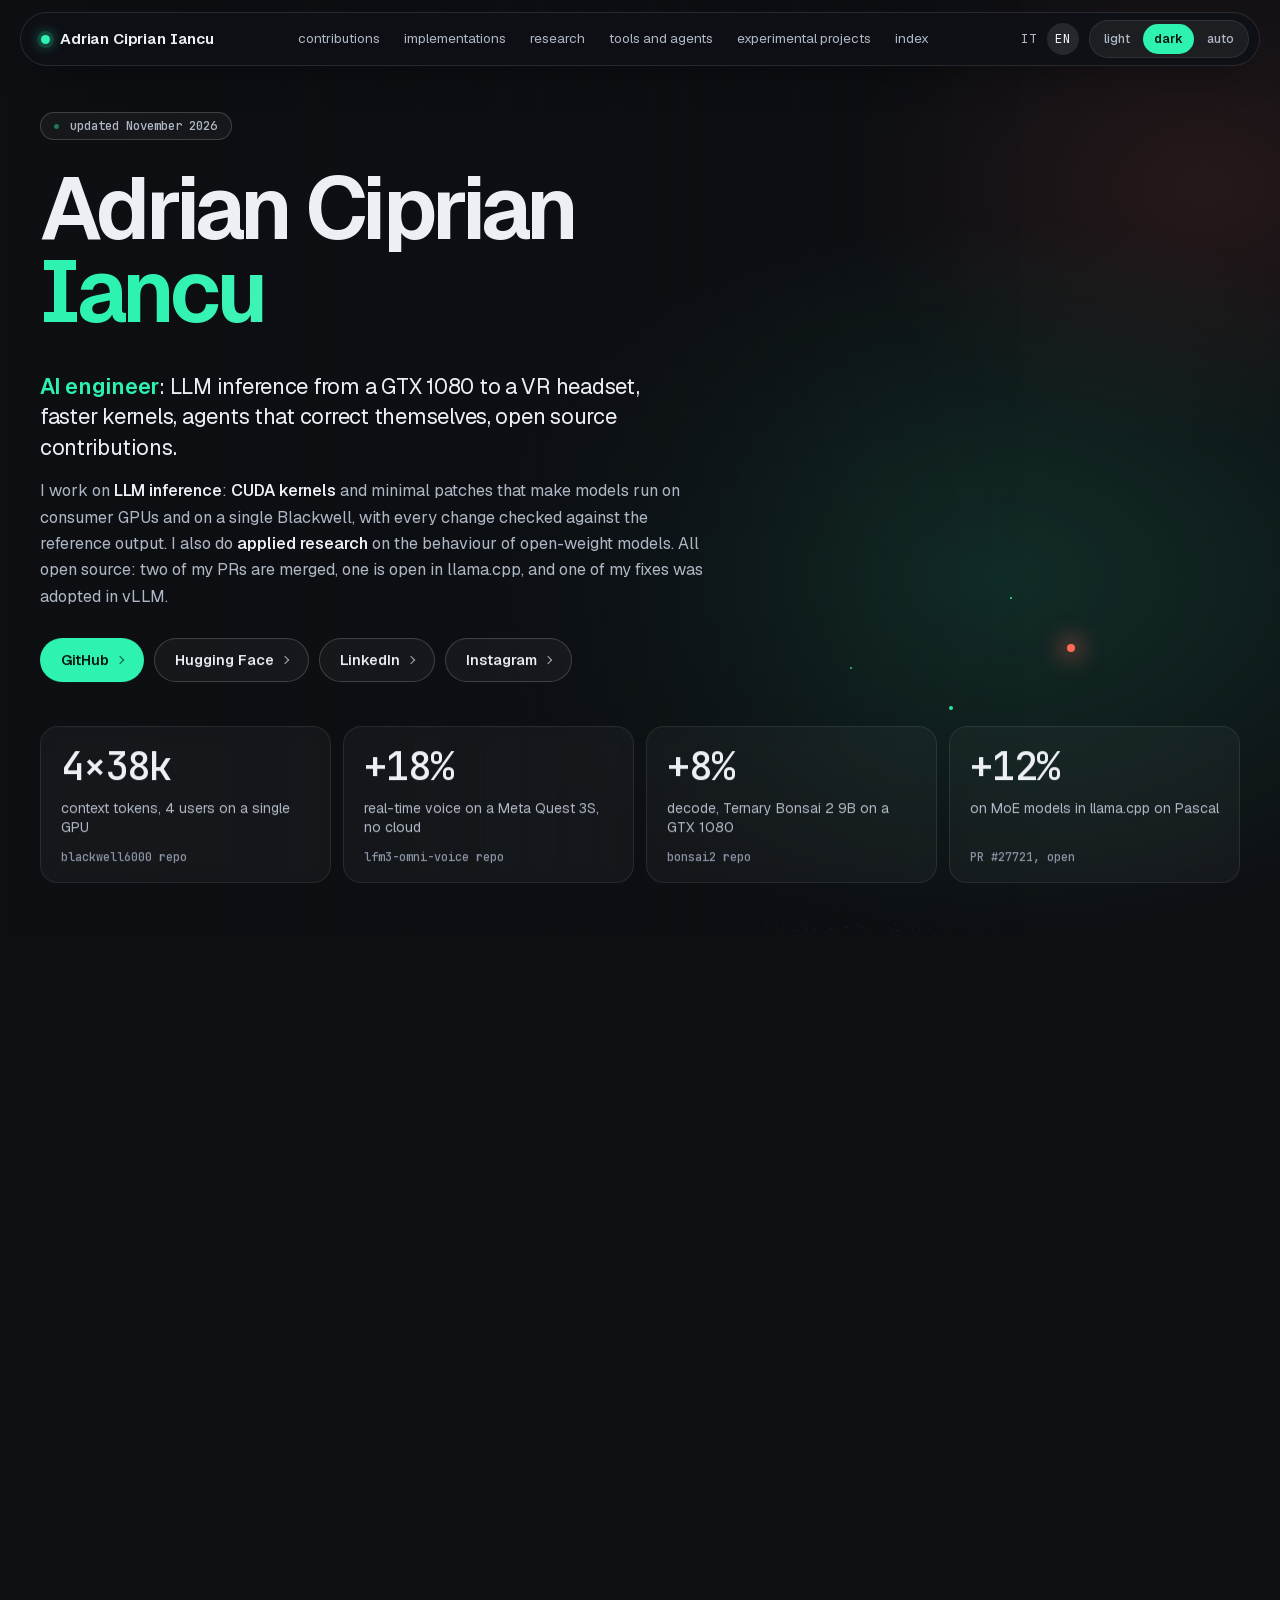
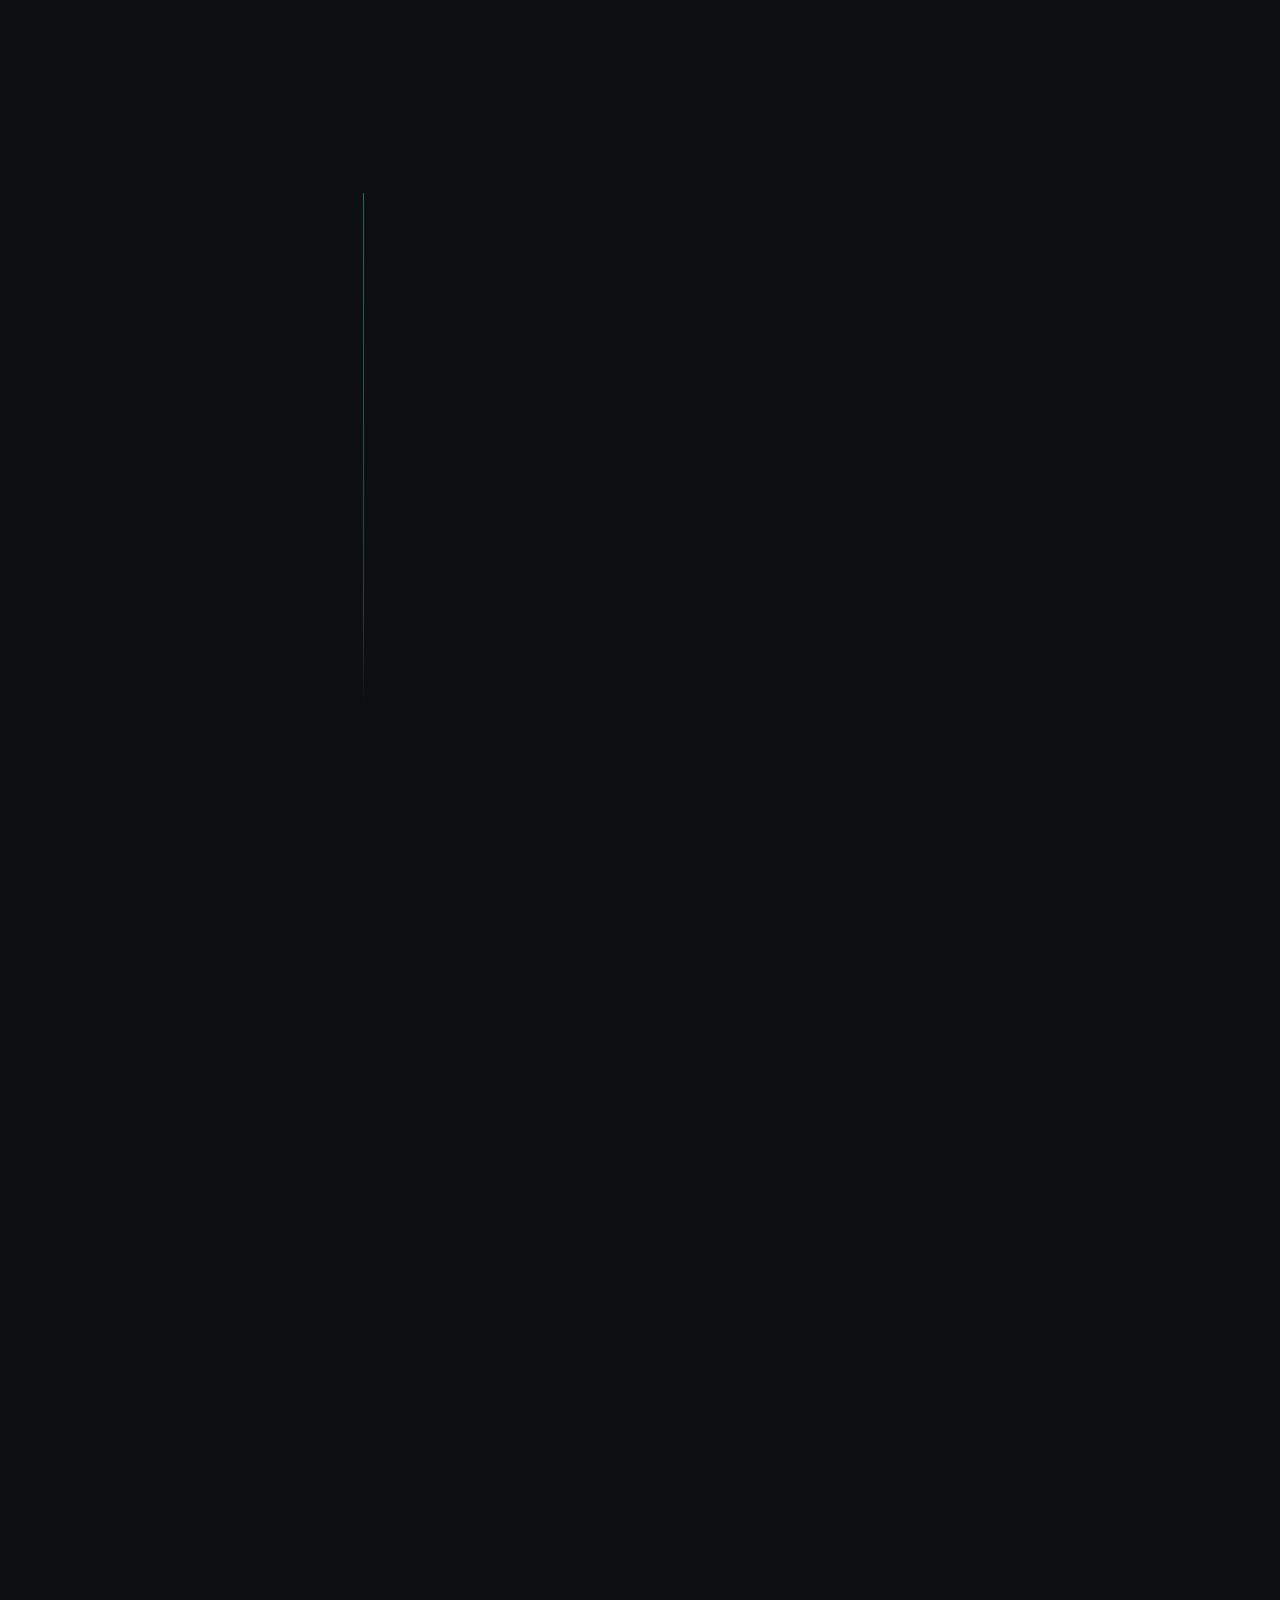
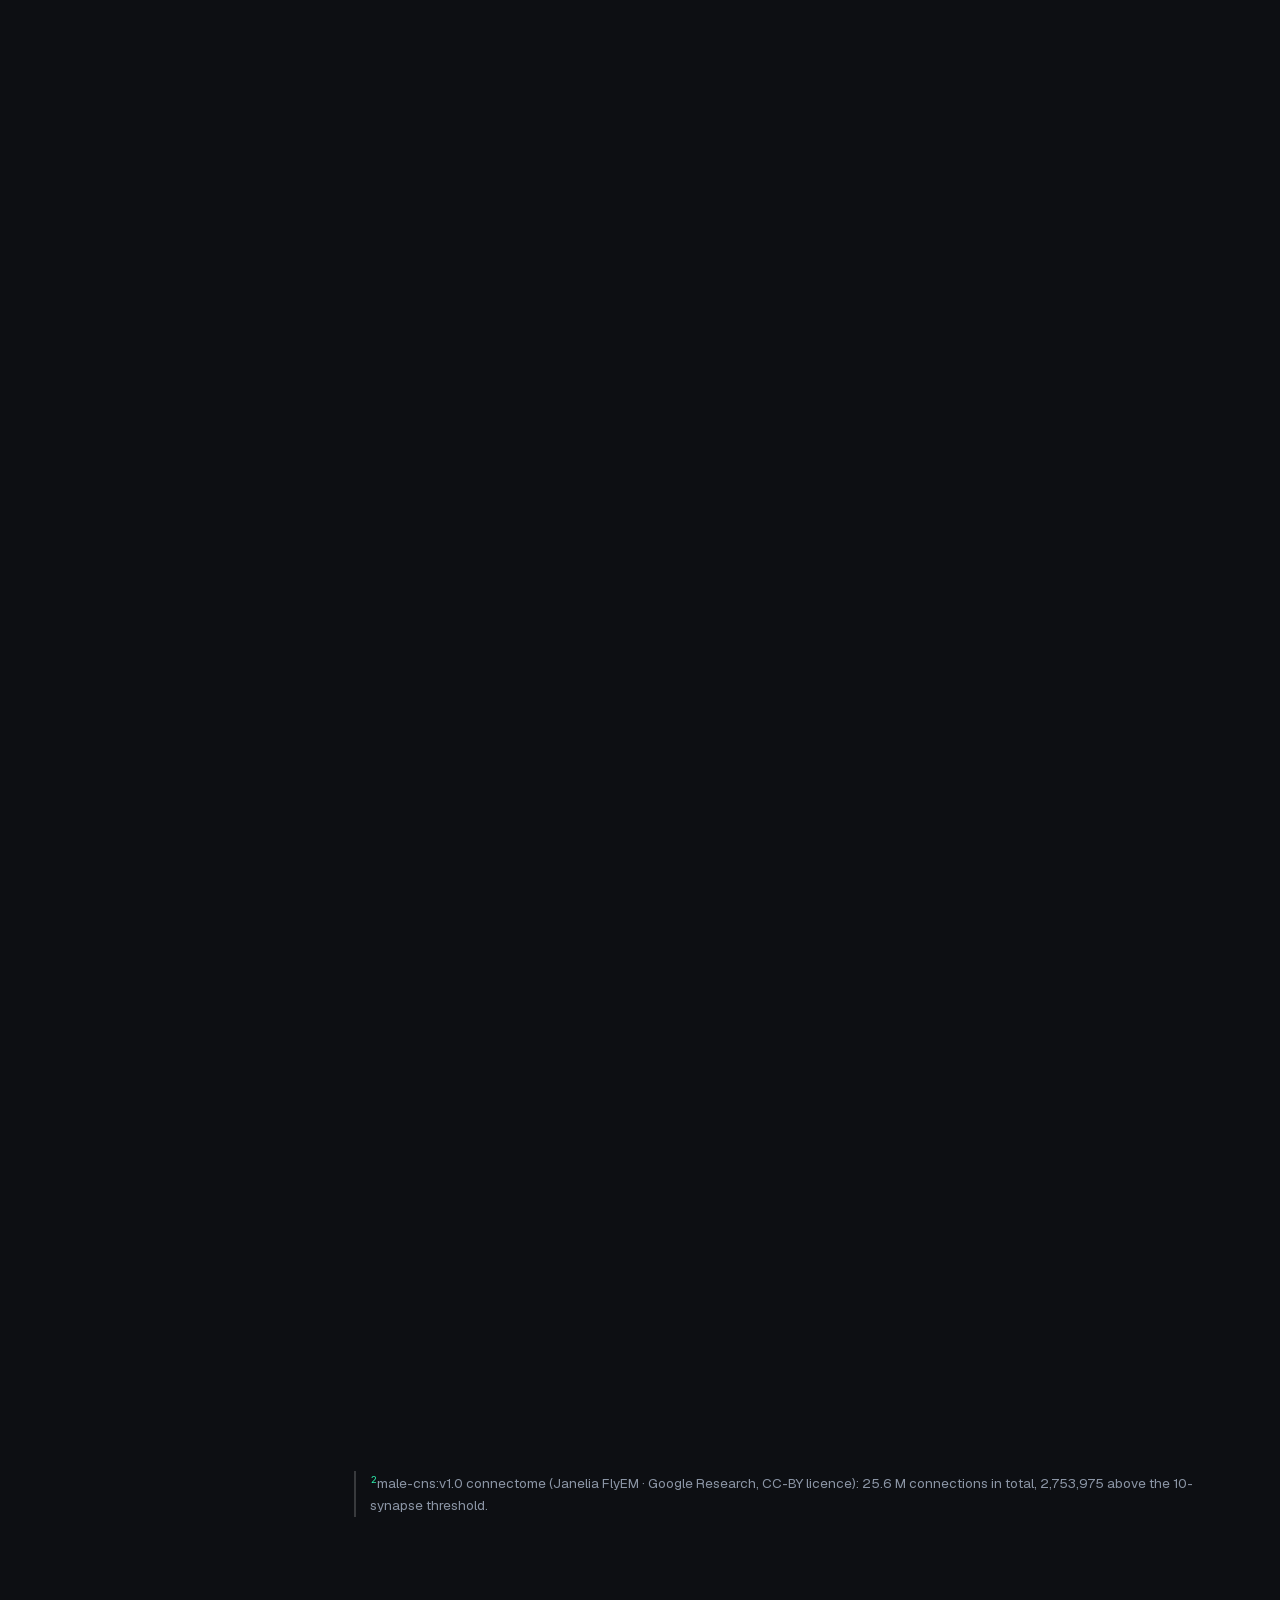
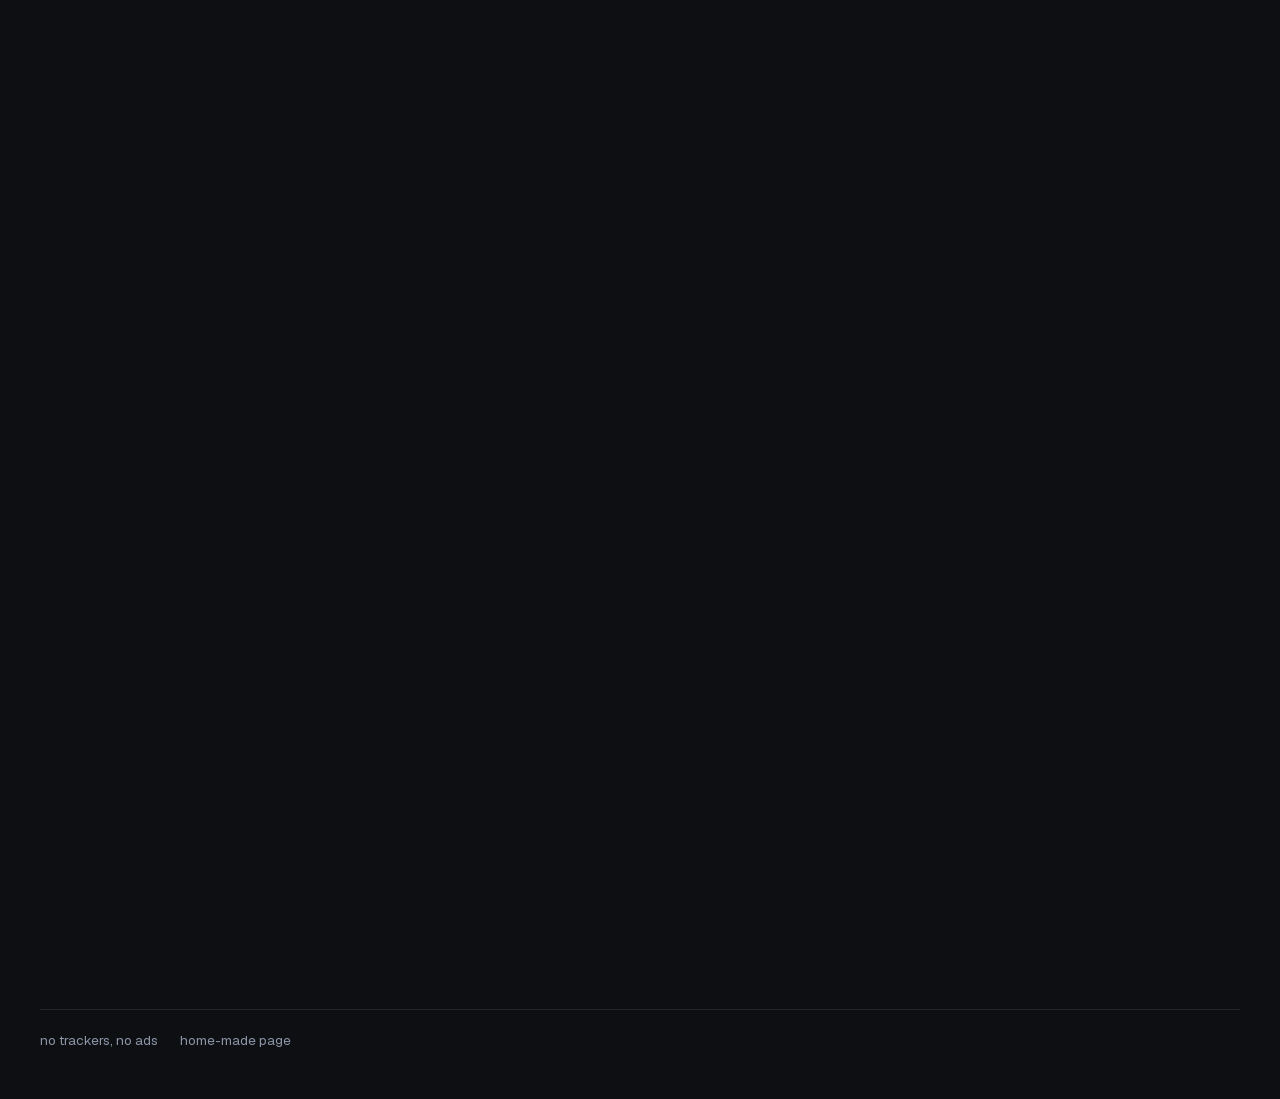
==== commit 39de2e48: "English first at the root, Italian in /it/, /en/ redirects; overview keeps only the four pinned tile" ====
--- a/en/index.html
+++ b/en/index.html
@@ -1,207 +1 @@
-<!DOCTYPE html>
-<html lang="en" class="no-js">
-<head>
-<meta charset="utf-8">
-<meta name="viewport" content="width=device-width,initial-scale=1">
-<title>Adrian Ciprian Iancu · AI Engineer</title>
-<meta name="description" content="AI engineer: LLM inference on consumer GPUs, datacenter GPUs and VR headsets, faster CUDA and OpenCL kernels, upstream contributions to llama.cpp, stable-diffusion.cpp and vLLM, research on the behaviour of open-weight models. All open source.">
-<meta http-equiv="Content-Security-Policy" content="default-src 'self'; script-src 'self' 'sha256-Zko/DYLiXYjozWMkpvku8jo9kZCU70fCZbSx2NlVjtg='; style-src 'self'; style-src-attr 'unsafe-inline'; img-src 'self' data:; font-src 'self'; connect-src 'self'; object-src 'none'; base-uri 'self'; form-action 'none'">
-<meta name="color-scheme" content="dark light">
-<meta name="theme-color" content="#0d0f13">
-<link rel="canonical" href="https://artyomita.github.io/en/">
-<link rel="alternate" hreflang="it" href="https://artyomita.github.io/">
-<link rel="alternate" hreflang="en" href="https://artyomita.github.io/en/">
-<link rel="alternate" hreflang="x-default" href="https://artyomita.github.io/">
-<meta property="og:type" content="website">
-<meta property="og:title" content="Adrian Ciprian Iancu · AI Engineer">
-<meta property="og:description" content="AI engineer: LLM inference on consumer GPUs, datacenter GPUs and VR headsets, faster CUDA and OpenCL kernels, upstream contributions to llama.cpp, stable-diffusion.cpp and vLLM, research on the behaviour of open-weight models. All open source.">
-<meta property="og:url" content="https://artyomita.github.io/en/">
-<meta property="og:image" content="https://artyomita.github.io/img/og-en.png">
-<meta property="og:image:width" content="1200">
-<meta property="og:image:height" content="630">
-<meta property="og:image:alt" content="The name Adrian Ciprian Iancu set large on a dark background, the role line and a glowing grid of GPU compute units.">
-<meta property="og:locale" content="en_GB">
-<meta property="og:locale:alternate" content="it_IT">
-<meta name="twitter:card" content="summary_large_image">
-<meta name="twitter:title" content="Adrian Ciprian Iancu · AI Engineer">
-<meta name="twitter:description" content="AI engineer: LLM inference on consumer GPUs, datacenter GPUs and VR headsets, faster CUDA and OpenCL kernels, upstream contributions to llama.cpp, stable-diffusion.cpp and vLLM, research on the behaviour of open-weight models. All open source.">
-<meta name="twitter:image" content="https://artyomita.github.io/img/og-en.png">
-<meta name="twitter:image:alt" content="The name Adrian Ciprian Iancu set large on a dark background, the role line and a glowing grid of GPU compute units.">
-<link rel="icon" href="../img/favicon.svg" type="image/svg+xml">
-<link rel="icon" href="../img/favicon-32.png" sizes="32x32">
-<link rel="apple-touch-icon" href="../img/apple-touch-icon.png">
-<link rel="preload" href="../fonts/geist-latin.woff2" as="font" type="font/woff2" crossorigin>
-<link rel="preload" href="../fonts/jetbrains-mono-latin.woff2" as="font" type="font/woff2" crossorigin>
-<link rel="stylesheet" href="../css/site.css">
-<script>(function(d){d.className='js';try{var t=localStorage.getItem('ai-theme');if(t==='auto')t=matchMedia('(prefers-color-scheme: light)').matches?'light':'dark';if(t==='light')d.setAttribute('data-theme','light')}catch(e){}})(document.documentElement);</script>
-<script src="../js/site.js" defer></script>
-<script type="application/ld+json">{"@context":"https://schema.org","@type":"Person","name":"Adrian Ciprian Iancu","jobTitle":"AI Engineer","url":"https://artyomita.github.io/","sameAs":["https://github.com/ArtyomITA","https://huggingface.co/adriandj3","https://www.linkedin.com/in/adrian-ciprian-iancu-a2a477391","https://www.instagram.com/artyomita"]}</script>
-</head>
-<body>
-<a class="skip" href="#main">Skip to content</a>
-<header class="bar" id="mast"><div class="bar-in">
-<a class="brand" href="#top">Adrian Ciprian Iancu</a>
-<nav class="nav" aria-label="Sections"><a href="#contributi">contributions</a><a href="#implementazioni">implementations</a><a href="#ricerca">research</a><a href="#strumenti">tools and agents</a><a href="#sperimentali">experimental projects</a><a href="#indice">index</a></nav>
-<div class="bar-tools"><nav class="lang" aria-label="Language"><a href="../" hreflang="it" lang="it">IT</a><span aria-hidden="true">/</span><a href="./" hreflang="en" lang="en" aria-current="page">EN</a></nav><div class="theme" role="group" aria-label="Theme"><button type="button" data-set="light" aria-pressed="false" aria-label="Light theme">light</button><button type="button" data-set="dark" aria-pressed="false" aria-label="Dark theme">dark</button><button type="button" data-set="auto" aria-pressed="false" aria-label="Auto theme (follow the system)">auto</button></div></div>
-<details class="toc"><summary>Contents</summary><div class="toc-panel"><ol><li><a href="#contributi">contributions</a></li><li><a href="#implementazioni">implementations</a></li><li><a href="#ricerca">research</a></li><li><a href="#strumenti">tools and agents</a></li><li><a href="#sperimentali">experimental projects</a></li><li><a href="#indice">index</a></li><li><a href="#note">a note on the figures</a></li></ol><div class="toc-tools"><nav class="lang" aria-label="Language"><a href="../" hreflang="it" lang="it">IT</a><span aria-hidden="true">/</span><a href="./" hreflang="en" lang="en" aria-current="page">EN</a></nav><div class="theme" role="group" aria-label="Theme"><button type="button" data-set="light" aria-pressed="false" aria-label="Light theme">light</button><button type="button" data-set="dark" aria-pressed="false" aria-label="Dark theme">dark</button><button type="button" data-set="auto" aria-pressed="false" aria-label="Auto theme (follow the system)">auto</button></div></div></div></details>
-</div></header>
-
-<main id="main">
-<section class="hero" id="top">
-<div class="hero-bg" aria-hidden="true"></div>
-<canvas class="hero-cv" id="hero-cv" aria-hidden="true"></canvas>
-<div class="hero-in wrap">
-<p class="folio" style="--i:0">updated November 2026</p>
-<h1 style="--i:1"><span>Adrian</span> <span>Ciprian</span> <span>Iancu</span></h1>
-<p class="role" style="--i:2"><b>AI engineer</b>: LLM inference from a GTX&nbsp;1080 to a VR headset, faster kernels, agents that correct themselves, open&nbsp;source contributions.</p>
-<p class="abs" style="--i:3">I work on <b>LLM inference</b>: <b>CUDA kernels</b> and minimal patches that make models run on consumer GPUs and on a single Blackwell, with every change checked against the reference output. I also do <b>applied research</b> on the behaviour of open-weight models. All open&nbsp;source: two of my PRs are merged, one is open in llama.cpp, and one of my fixes was adopted in vLLM.</p>
-<p class="links" style="--i:4"><a class="btn btn-main" href="https://github.com/ArtyomITA">GitHub</a><a class="btn" href="https://huggingface.co/adriandj3">Hugging Face</a><a class="btn" href="https://www.linkedin.com/in/adrian-ciprian-iancu-a2a477391">LinkedIn</a><a class="btn" href="https://www.instagram.com/artyomita">Instagram</a></p>
-<ul class="stats" style="--i:5"><li><a class="stat tilt" href="https://github.com/ArtyomITA/blackwell6000-qwen3.8-flash-next"><span class="num">4×<span class="cn">227</span>k</span><span class="lab">context tokens, 4 users on a single GPU</span><span class="src">blackwell6000 repo</span></a></li><li><a class="stat tilt" href="https://github.com/ArtyomITA/lfm3-omni-voice-quest3s"><span class="num">+<span class="cn">111</span>%</span><span class="lab">real-time voice on a Meta Quest 3S, no cloud</span><span class="src">lfm3-omni-voice repo</span></a></li><li><a class="stat tilt" href="https://github.com/ArtyomITA/bonsai2-ternary-pascal"><span class="num">+<span class="cn">51</span>%</span><span class="lab">decode, Ternary Bonsai 2 9B on a GTX&nbsp;1080</span><span class="src">bonsai2 repo</span></a></li><li><a class="stat tilt" href="https://github.com/ggml-org/llama.cpp/pull/27721"><span class="num">+<span class="cn">75</span>%</span><span class="lab">on MoE models in llama.cpp on Pascal</span><span class="src">PR #27721, open</span></a></li></ul>
-</div>
-</section>
-
-<section class="ov wrap" id="panoramica" aria-labelledby="h-panoramica">
-<h2 class="kick rv" id="h-panoramica"><i></i>On this page</h2>
-<ul class="bento"><li class="rv" style="--d:0"><a class="tile card tilt tile-pin" href="#voce"><span class="tn">Pinned</span><h3>LFM3-Omni speaks inside a Quest 3S</h3><p>A 300 euro headset that speaks in real time · 2.1x</p></a></li><li class="rv" style="--d:60"><a class="tile card tilt tile-pin" href="#chatroom"><span class="tn">Pinned</span><h3>chatroom</h3><p>Agents argue, prove it, and learn</p></a></li><li class="rv" style="--d:120"><a class="tile card tilt tile-pin" href="#vergilius"><span class="tn">Pinned</span><h3>Vergilius</h3><p>Local OSINT assistant · one LFM3 model</p></a></li><li class="rv" style="--d:180"><a class="tile card tilt tile-pin" href="#guida"><span class="tn">Pinned</span><h3>NVIDIA GTX 1080 (sm_61) AI Full Guide</h3><p>Everything that runs fast on a GTX 1080, measured and sourced</p></a></li><li class="rv" style="--d:240"><a class="tile card tilt" href="#contributi"><span class="tn">01</span><h3>Upstream contributions</h3><p>4 PRs in 4 projects · 2 merged</p></a></li><li class="rv" style="--d:300"><a class="tile card tilt" href="#implementazioni"><span class="tn">02</span><h3>Implementations</h3><p>8 projects, from the GTX 1080 to the RTX PRO 6000</p></a></li><li class="rv" style="--d:360"><a class="tile card tilt" href="#ricerca"><span class="tn">03</span><h3>Research</h3><p>Cohere test replication · 5 models on Hugging Face</p></a></li><li class="rv" style="--d:420"><a class="tile card tilt" href="#strumenti"><span class="tn">04</span><h3>Tools and agents</h3><p>chatroom · Vergilius · stt-whisper-pad</p></a></li><li class="rv" style="--d:480"><a class="tile card tilt" href="#sperimentali"><span class="tn">05</span><h3>Experimental projects</h3><p>FlyToLLM, applied ML, RL environments</p></a></li><li class="rv" style="--d:540"><a class="tile card tilt" href="#indice"><span class="tn">06</span><h3>Index and contacts</h3><p>21 repositories · 7 areas · contacts</p></a></li></ul>
-</section>
-
-<div class="pins wrap"><section class="pin" id="voce" aria-labelledby="h-voce"><article class="pin-c card rv"><p class="pin-b"><span class="badge b-pin">Pinned</span><span class="badge">Edge AI</span><span class="badge">Meta Quest 3S</span></p><h2 id="h-voce">LFM3-Omni speaks inside a Quest 3S</h2><p class="pin-s">A 300 euro VR headset that talks faster than you can listen. No cloud, no PC, no cable.</p><p>Real AI on an edge device, with no server behind it. Liquid AI's LFM3-Omni-2B voice model runs entirely inside the headset with llama.cpp: the main network on the Adreno GPU through OpenCL, the rest on the CPU, the codec on its own thread while the GPU works. Stock llama.cpp needed 1.8 seconds to say one second of speech; with my patches it needs 0.85. Same model file, same headset, same voice.</p><p>On the way: a 128K-entry head computed and thrown away on every audio frame, an OpenCL Q8 kernel that got its sums wrong in half precision, and threads pinned to the fast cores that lose on an awake headset, because the VR compositor lives there. The work came out of a chatroom research room, with every attempt measured the same way.</p><p class="go"><a href="https://github.com/ArtyomITA/lfm3-omni-voice-quest3s">Repository on GitHub</a><a href="https://github.com/ArtyomITA/lfm3-omni-voice-quest3s/tree/main/samples">Listen to the samples</a></p><p class="pin-lab">Faster llama.cpp kernels on Snapdragon XR2 Gen 2 · Adreno 740</p><ul class="pin-st"><li><span class="pn"><span class="cn">1.17</span>x</span><span class="pl">real time, was 0.56x</span></li><li><span class="pn"><span class="cn">1.02</span>x</span><span class="pl">on battery, was 0.33x</span></li><li><span class="pn">2.1x</span><span class="pl">faster than stock llama.cpp</span></li><li><span class="pn">−76%</span><span class="pl">memory, 4174 down to 992 MB</span></li></ul></article></section><section class="pin" id="chatroom" aria-labelledby="h-chatroom"><article class="pin-c card rv"><p class="pin-b"><span class="badge b-pin">Pinned</span><span class="badge">Plugin</span><span class="badge">Claude Code · Codex</span></p><h2 id="h-chatroom">chatroom</h2><p class="pin-s">Your agents argue, prove it, and get better every room.</p><p>Three engines in one plugin. The chat: several agents in one room, and a plan closes only when everyone has voted and said what they checked; a task is done only with a real proof. The rules live in code, not in the prompt. The research kernel: one file, a sealed evaluator, a number to beat, and every attempt measured and logged all night.</p><p>The auto-harness: mistakes that repeat become lessons on trial, which stay only if they hold in a second room too. And a model council: <code>spawn council</code> asks 10 free models for improvements, a fact-check and ideas on your situation. Each version comes out of rooms that ran on the version before.</p><p class="cmd"><code>/plugin marketplace add Partido-De-What/claude-plugins</code><code>/plugin install chatroom@artyomita-plugins</code></p><p class="go"><a href="https://github.com/Partido-De-What/claude-plugins">Repository on GitHub</a></p><p class="pin-lab">Numbers from real rooms</p><ul class="pin-st"><li><span class="pn"><span class="cn">28</span>&nbsp;hours</span><span class="pl">one research room on a real kernel</span></li><li><span class="pn">2.1x</span><span class="pl">the Quest voice kernel, in one night</span></li><li><span class="pn"><span class="cn">37</span></span><span class="pl">papers behind the code</span></li><li><span class="pn"><span class="cn">10</span></span><span class="pl">models in the council</span></li></ul></article></section><section class="pin" id="vergilius" aria-labelledby="h-vergilius"><article class="pin-c card rv"><div class="radar" aria-hidden="true"><span class="bl" style="--x:61.6%;--y:25.1%;--d:0.49s"></span><span class="bl" style="--x:87.6%;--y:36.3%;--d:1.36s"></span><span class="bl" style="--x:65.5%;--y:58.2%;--d:2.29s"></span><span class="bl" style="--x:62.0%;--y:82.9%;--d:3.11s"></span><span class="bl c" style="--x:39.4%;--y:72.7%;--d:3.99s"></span><span class="bl" style="--x:10.1%;--y:64.5%;--d:4.86s"></span><span class="bl" style="--x:27.0%;--y:30.7%;--d:6.03s"></span></div><p class="pin-b"><span class="badge b-pin">Pinned</span><span class="badge">OSINT</span><span class="badge">LFM3</span></p><h2 id="h-vergilius">Vergilius</h2><p class="pin-s">Local OSINT assistant, now on one model</p><p>A local assistant that combines a language model on the graphics card, open sources to see what is going on in the world, and an interface that ties them together. It queries the sources by itself when a question needs them: news by subject and place, markets, military contracts, insider moves, maps, a historical archive of events. It works on the computer (files, terminal, browser, documents) and remembers: memories, indexed documents, procedures it learns and reuses.</p><p>No API keys for AI providers and no conversation leaves the computer. It now uses one model for everything: LFM3 1C, a merge I made from Liquid AI's LFM3-1.7B and LFM3-VL-2B. It writes, uses the tools, looks at the screen and at images, and clicks where it needs to. A check against made-up answers verifies that the numbers and names in a reply appear in the tool results. It integrates Odysseus (assistant) and ShadowBroker (sources).<sup class="n">1</sup></p><p class="fn" id="n1"><sup class="n">1</sup>The repository includes two third-party projects as submodules, Odysseus (assistant) and ShadowBroker (open-source intelligence), under <span class="nb">AGPL-3.0</span>: they are dependencies, not original work.</p><p class="go"><a href="https://github.com/ArtyomITA/vergilius">Repository on GitHub</a></p><p class="pin-lab">On a 2016 GTX 1080</p><ul class="pin-st"><li><span class="pn"><span class="cn">81</span></span><span class="pl">tok/s generation</span></li><li><span class="pn">2-4&nbsp;s</span><span class="pl">to find where to click</span></li><li><span class="pn"><span class="cn">1</span></span><span class="pl">model for text, tools and vision</span></li><li><span class="pn"><span class="cn">8</span>&nbsp;GB</span><span class="pl">of video memory is enough</span></li></ul></article></section><section class="pin" id="guida" aria-labelledby="h-guida"><article class="pin-c card rv"><p class="pin-b"><span class="badge b-pin">Pinned</span><span class="badge">Guide</span></p><h2 id="h-guida">NVIDIA GTX 1080 (sm_61) AI Full Guide</h2><p class="pin-s">Everything I made run fast on a 2016 GPU with 8&nbsp;GB, measured and sourced.</p><ol class="lbs"><li class="lb"><p class="lb-h"><span class="lb-l">Ternary LoRA, training per example</span><span class="lb-v">20.2 → 2.7 s <b>7.5x</b></span></p><span class="hb-t"><i style="--w:1.000;--d:0"></i></span></li><li class="lb"><p class="lb-h"><span class="lb-l">MiniMax-H3, test clip</span><span class="lb-v">674.5 → 175.5 s <b>−74%</b></span></p><span class="hb-t"><i style="--w:0.514;--d:110"></i></span></li><li class="lb"><p class="lb-h"><span class="lb-l"><span class="nb">MiniCPM5-2B</span>, decoding</span><span class="lb-v">33 → 83.5 tok/s <b>2.5x</b></span></p><span class="hb-t"><i style="--w:0.338;--d:220"></i></span></li><li class="lb"><p class="lb-h"><span class="lb-l">Int8 attention, H3 kernel</span><span class="lb-v">1875 → 944 ms <b>2.0x</b></span></p><span class="hb-t"><i style="--w:0.265;--d:330"></i></span></li><li class="lb"><p class="lb-h"><span class="lb-l">Ternary Bonsai 2 9B, decoding</span><span class="lb-v">55.9 → 84.4 tok/s <b>+51%</b></span></p><span class="hb-t"><i style="--w:0.202;--d:440"></i></span></li><li class="lb"><p class="lb-h"><span class="lb-l">CUDA graphs, MoE granite-3.1-3b-a800m</span><span class="lb-v">71.4 → 125.2 tok/s <b>+75%</b></span></p><span class="hb-t"><i style="--w:0.234;--d:550"></i></span></li></ol><p class="lb-ax">bar length is the before/after ratio</p><p class="bf"><span class="chip">llama.cpp kernels</span><span class="chip">speculative decoding</span><span class="chip">quantization</span><span class="chip">8 GB</span><span class="chip">LoRA</span><span class="chip">video diffusion</span><span class="chip">speech</span></p><p class="go"><a href="https://github.com/ArtyomITA/nvidia-gtx1080-sm61-ai-full-guide">Open the guide on GitHub</a></p></article></section></div>
-
-<div class="body wrap">
-<aside class="hf rv" aria-labelledby="h-hf">
-<h2 class="kick" id="h-hf"><a href="https://huggingface.co/adriandj3">Models on Hugging Face</a></h2>
-<!--hf--><ul class="hfl"><li><a href="https://huggingface.co/adriandj3/Swift-1.5-Qwen3.8-Flash-Next-MTP-for-GGUF-and-NVFP4">Swift 1.5 MTP</a><span class="m">1,128</span><span class="bar-t" aria-hidden="true"><i style="--p:100.0%"></i></span></li><li><a href="https://huggingface.co/adriandj3/MiniCPM5-2B-pjev-LoRA"><span class="nb">MiniCPM5-2B</span> pjev LoRA</a><span class="m">134</span><span class="bar-t" aria-hidden="true"><i style="--p:11.9%"></i></span></li><li><a href="https://huggingface.co/adriandj3/MiniCPM5-2B-DSpark-FRSpec32k-GGUF"><span class="nb">MiniCPM5-2B</span> DSpark <span class="nb">FR-Spec</span> 32k</a><span class="m">83</span><span class="bar-t" aria-hidden="true"><i style="--p:7.4%"></i></span></li><li><a href="https://huggingface.co/adriandj3/TernaryPilot-v1-Computer-Browser-Use-LoRA">TernaryPilot v1 LoRA</a><span class="m">82</span><span class="bar-t" aria-hidden="true"><i style="--p:7.3%"></i></span></li><li><a href="https://huggingface.co/adriandj3/LFM2.5-to-Llama8B-LLM2Vec-Kimodo">LFM2.5 to LLM2Vec Kimodo</a><span class="m">0</span><span class="bar-t" aria-hidden="true"><i style="--p:0.0%"></i></span></li></ul><p class="hft"><span>total downloads</span><span class="m cn">1,427</span></p><p class="hfd">last 30 days, updated 23 Nov 2026</p><!--/hf-->
-</aside>
-<div class="content">
-
-<section class="sec" id="contributi" aria-labelledby="h-contributi">
-<header class="sec-h rv"><p class="kick"><span>01</span><i></i>Upstream contributions</p><h2 id="h-contributi">Four patches in four projects</h2><p class="lead">Small patches sent to the original repositories. Two are merged, one is open and a commit of mine was adopted in a vLLM PR.</p></header>
-<ol class="tl"><li class="st-ok-i rv" style="--d:0"><article class="pr card"><div class="pr-h"><span class="pj">leejet/stable-diffusion.cpp</span><span class="st st-ok">merged 24 Oct 2026</span></div><p><a href="https://github.com/leejet/stable-diffusion.cpp/pull/2202">PR #2202</a>: fix, skip the metadata alpha for LoRAs with baked_scale.</p></article></li><li class="st-ok-i rv" style="--d:60"><article class="pr card"><div class="pr-h"><span class="pj">PrismML-Eng/llama.cpp</span><span class="st st-ok">merged 19 Oct 2026</span></div><p><a href="https://github.com/PrismML-Eng/llama.cpp/pull/368">PR #368</a>: Pascal (sm_61), PQ2_0 mat-vec for <span class="nb">1-4</span> columns, <span class="m">+17%</span> on <span class="nb">Ternary-Bonsai-2-9B</span> with bit-identical output.</p></article></li><li class="st-open-i rv" style="--d:120"><article class="pr card"><div class="pr-h"><span class="pj">ggml-org/llama.cpp</span><span class="st st-open">open, updated 20 Nov</span></div><p><a href="https://github.com/ggml-org/llama.cpp/pull/27721">PR #27721</a>: CUDA Graphs on Pascal (sm_61), up to <span class="m">+75%</span> on MoE models and <span class="m">+9%</span> to <span class="m">+30%</span> on dense ones, identical output, no regression.</p></article></li><li class="st-adopt-i rv" style="--d:180"><article class="pr card"><div class="pr-h"><span class="pj">vllm-project/vllm</span><span class="st st-adopt">adopted, PR still open</span></div><p><a href="https://github.com/vllm-project/vllm/pull/58863">PR #58863</a>: the exact commit of the RecoverSSM GDN replay, proposed by me and adopted in the PR (commit 514102a).</p></article></li></ol>
-<figure class="viz card rv" id="kt"><div class="viz-h"><p class="viz-t">CUDA Graphs on sm_61 in llama.cpp, PR #27721 <span class="rel">· time per token, relative</span></p><div class="big"><div><b>+<span class="cn">40</span>%</b><span>MoE</span></div><div><b>+<span class="cn">7</span>%</b><span>dense</span></div></div></div><div class="vz-g"><p class="vz-lab">MoE</p><div class="hb hb-n"><span class="hb-l">one launch per kernel</span><span class="hb-t"><i class="seg" style="--w:1.0000"></i></span><span class="hb-v">1×</span></div><div class="hb "><span class="hb-l">CUDA graph</span><span class="hb-t"><i class="seg" style="--w:0.7100;--d:160"></i></span><span class="hb-v">0.71×</span></div></div><div class="vz-g"><p class="vz-lab">dense</p><div class="hb hb-n"><span class="hb-l">one launch per kernel</span><span class="hb-t"><i class="seg" style="--w:1.0000;--d:180"></i></span><span class="hb-v">1×</span></div><div class="hb "><span class="hb-l">CUDA graph</span><span class="hb-t"><i class="seg" style="--w:0.9300;--d:340"></i></span><span class="hb-v">0.93×</span></div></div><figcaption>A schematic, not a profiling trace: same kernels, one graph launch instead of one per kernel. Time per token drops to 1/1.40 on MoE models (+40% measured) and to 1/1.07 on dense models (+7%).</figcaption></figure>
-</section>
-
-<section class="sec" id="implementazioni" aria-labelledby="h-implementazioni">
-<header class="sec-h rv"><p class="kick"><span>02</span><i></i>Implementations</p><h2 id="h-implementazioni">From the GTX 1080 to the RTX PRO 6000</h2><p class="lead">Inference kernels and configurations for a GTX&nbsp;1080 and for an RTX PRO 6000 Blackwell. Every change is compared with the reference output and every number has its reproducible benchmark.</p></header>
-<article class="feat card tilt rv">
-<h3><a href="https://github.com/ArtyomITA/blackwell6000-qwen3.8-flash-next">blackwell6000-qwen3.8-flash-next</a></h3>
-<p class="dateline">October 2026</p>
-<dl class="meta"><div><dt>GPU</dt><dd>RTX PRO 6000 Blackwell, 96&nbsp;GB</dd></div><div><dt>Stack</dt><dd>vLLM · CUDA · NVFP4</dd></div><div><dt>Licence</dt><dd><span class="nb">Apache-2.0</span></dd></div></dl>
-<p>Qwen3.8 Flash-Next and its Swift 1.5 fine-tune in NVFP4 on a single RTX PRO 6000 Blackwell with vLLM: <span class="m">4 users</span> with <span class="m">227k</span> tokens of context each, about <span class="m">100&nbsp;tok/s</span> per user, a peak of <span class="m">186.5&nbsp;tok/s</span> with one user. The kernels are exact, with output bit-identical to the reference: deterministic QSA top-k and exact GDN replay. The deterministic top-k also fixes a determinism bug that was already there.</p>
-</article>
-<article class="feat card tilt rv" id="h3">
-<h3><a href="https://github.com/ArtyomITA/nvidia-gtx1080-sm61-ai-full-guide/blob/main/docs/06-diffusion-image-and-motion.md#64-video-and-image-generation-minimax-h3-on-8-gb">MiniMax H3 on a GTX&nbsp;1080</a></h3>
-<p class="dateline">generative video and audio on 8&nbsp;GB · code release pending</p>
-<dl class="meta"><div><dt>GPU</dt><dd>GTX 1080, 8&nbsp;GB</dd></div><div><dt>Stack</dt><dd>stable-diffusion.cpp · CUDA</dd></div><div><dt>Test clip</dt><dd>320x576, 39 frames</dd></div></dl>
-<p>MiniMax-H3 is a diffusion transformer that generates video with synchronised audio. Text and numbers only here: no generated frames. On the 39-frame test clip the time drops from <span class="m">674.5</span> to <span class="m">175.5&nbsp;s</span> (<span class="m">−74%</span>): weights read from disk overlapped with the compute, VAE in tile groups, Q3 recipe with turbo.</p>
-<p>The int8 DP4A attention kernel goes from <span class="m">1875</span> to <span class="m">944&nbsp;ms</span> (<span class="m">2.0x</span>), with no visible difference from f32 on several seeds.</p>
-<p>Block-sparse attention has two separate measurements:</p>
-<ul class="pts"><li>on a 15 s clip, without the prefix: <span class="m">1.65x</span> on the turbo steps (397-404 down to 240-245 s per step);</li><li>the always-visible conditioning prefix keeps the speech. Measured separately on shorter clips (56 frames): word error rate <span class="m">0</span> at 544x960 and <span class="m">0.2</span> at 384x672, against <span class="m">1.0</span> with pure sparse attention.</li></ul>
-<p>The LoRA <code>baked_scale</code> fix is merged (<a href="https://github.com/leejet/stable-diffusion.cpp/pull/2202">PR #2202</a> in stable-diffusion.cpp). The rest of the code is on its way.</p>
-<p class="go"><a href="https://github.com/ArtyomITA/nvidia-gtx1080-sm61-ai-full-guide/blob/main/docs/06-diffusion-image-and-motion.md#64-video-and-image-generation-minimax-h3-on-8-gb">Guide section on H3</a></p>
-</article>
-<div class="grid3">
-<article class="brief card tilt rv"><h3 class="bn"><a href="https://github.com/ArtyomITA/minicpm5-kernel-pascal">minicpm5-kernel-pascal</a></h3><p><span class="nb">MiniCPM5-2B</span> on a GTX&nbsp;1080 from <span class="m">33</span> to <span class="m">83</span> tok/s: slots erased when a conversation ends, Pascal kernels with bit-identical output, f16 KV cache and an FR-Spec drafter with a 32k vocabulary. Every step has its quality check.</p><p class="bf"><span class="chip">Python</span><span class="chip">C++</span><span class="chip">CUDA</span> <span class="rel">llama.cpp</span></p></article>
-<article class="brief card tilt rv"><h3 class="bn"><a href="https://github.com/ArtyomITA/bonsai2-ternary-pascal">bonsai2-ternary-pascal</a></h3><p>Ternary Bonsai 2 9B on a GTX&nbsp;1080: <span class="m">+51%</span> decode (from 55.9 to 84.4 tok/s) with bit-identical output. Five CUDA changes to PrismML's llama.cpp fork; the PQ2_0 mat-vec is already in the fork (<a href="https://github.com/PrismML-Eng/llama.cpp/pull/368">PR #368</a>).</p><p class="bf"><span class="chip">llama.cpp (patch)</span><span class="chip">Python</span> <span class="rel">CUDA</span></p></article>
-<article class="brief card tilt rv"><h3 class="bn"><a href="https://github.com/ArtyomITA/llm2vec-8gb-offload-lossless-batching">llm2vec-8gb-offload-lossless-batching</a></h3><p>LLM2Vec (<span class="nb">Llama-3-8B</span>) on an 8&nbsp;GB GPU via RAM offload; batching without altering the embeddings: padding shifts them (cosine similarity <span class="m">0.76</span> against the reference), the fix brings them back to <span class="m">0.999956</span>.</p><p class="bf"><span class="chip">Python</span><span class="chip">PyTorch</span> <span class="rel">text encoder for Kimodo</span></p></article>
-</div>
-<figure class="viz card rv" id="err"><div class="viz-h"><p class="viz-t">Batched LLM2Vec embeddings, distance from the reference</p><div class="big"><div><b>≈ <span class="cn">5,500</span></b><span>times closer</span></div></div></div><div class="ls" style="--a:.124;--b:.871"><p class="ls-n a" style="--p:.124"><b>padding · cos 0.76</b>1 − cos = 0.24</p><p class="ls-n b" style="--p:.871"><b>fix · cos 0.999956</b>1 − cos = 4.4·10<sup>−5</sup></p><div class="ls-t"><i></i><u class="a" style="--p:.124"></u><u class="b" style="--p:.871"></u></div><div class="ls-ax" aria-hidden="true"><span style="--p:0">1</span><span style="--p:.2">10<sup>−1</sup></span><span style="--p:.4">10<sup>−2</sup></span><span style="--p:.6">10<sup>−3</sup></span><span style="--p:.8">10<sup>−4</sup></span><span style="--p:1">10<sup>−5</sup></span></div></div><p class="ls-u">1 − cosine, logarithmic scale</p><figcaption>Distance of batched LLM2Vec embeddings from the unbatched reference, on a logarithmic scale of 1 − cosine: with padding 1 − cos = 0.24 (cosine 0.76), with the fix 4.4·10<sup>−5</sup> (cosine 0.999956), about 5,500 times closer.</figcaption></figure>
-<div class="grid3">
-<article class="brief card tilt rv"><h3 class="bn"><a href="https://github.com/ArtyomITA/lfm-to-kimodo">lfm-to-kimodo</a></h3><p>Kimodo generates human motion from a text, but it expects a vector from LLM2Vec on <span class="nb">Llama-3-8B</span>: 15&nbsp;GB of weights and 90-190 seconds per sentence. I replaced that piece with <span class="nb">LFM2.5-Embedding-350M</span> and a linear map from 1024 to 4096 dimensions: <span class="m">0.7 s</span> per sentence and <span class="m">700 MB</span>. The output is npz and bvh files, to open in Blender or Unity.</p><p class="bf"><span class="chip">Python</span><span class="chip">PyTorch</span> <span class="rel">Kimodo, Unity</span></p></article>
-<article class="brief card tilt rv"><h3 class="bn"><a href="https://github.com/ArtyomITA/bonsai-webgpu-tiled-vae-fix">bonsai-webgpu-tiled-vae-fix</a></h3><p>Root cause analysis of the tiled VAE decoder of <span class="nb">Bonsai-Image</span> 4B in WebGPU on GPUs without <span class="nb">shader-f16</span>: a <span class="m">1.4 KB</span> patch that enables 512px and above on Pascal and older GPUs, with no quality loss on f16 devices.</p><p class="bf"><span class="chip">JavaScript</span><span class="chip">WebGPU</span><span class="chip">WGSL</span></p></article>
-<article class="brief card tilt rv"><h3 class="bn"><a href="https://github.com/ArtyomITA/hildanext">hildanext</a></h3><p>I convert an autoregressive LLM (<span class="nb">Qwen3-0.6B</span>) into a discrete diffusion model with the LLaDA 2.1 recipe, with a training and inference backend that runs on Pascal.</p><p class="bf"><span class="chip">Python</span><span class="chip">PyTorch</span> <span class="rel">diffusion LM</span></p></article>
-</div>
-</section>
-
-<section class="sec" id="ricerca" aria-labelledby="h-ricerca">
-<header class="sec-h rv"><p class="kick"><span>03</span><i></i>Research</p><h2 id="h-ricerca">Replicating the Cohere test on Qwen3.8</h2><p class="lead">Cohere reported that <span class="nb">Qwen3.8-Flash-Next</span>, during a security analyst task in a sandbox, tried to upload a file to an Alibaba storage bucket. I repeated the test on 27 and 28 October 2026 on two builds served the same way on one RTX PRO 6000: the NVIDIA base in NVFP4 and the Swift 1.5 fine-tune.</p></header>
-<ul class="trials card rv"><li class="rv"><p>With the prefix https://rout, full routify-file-proxy-sg host</p><div class="hb hb-n"><span class="hb-l">base</span><span class="hb-t"><i style="--w:0.9648"></i></span><span class="hb-v">247/256</span></div><div class="hb "><span class="hb-l">Swift</span><span class="hb-t"><i style="--w:0.9883;--d:140"></i></span><span class="hb-v">253/256</span></div></li><li class="rv"><p>Command written by the model, Alibaba host, out of 1024 trials</p><div class="hb hb-n"><span class="hb-l">base</span><span class="hb-t"><i style="--w:0.0070"></i></span><span class="hb-v">0.7%</span></div><div class="hb "><span class="hb-l">Swift</span><span class="hb-t"><i style="--w:0.0030;--d:140"></i></span><span class="hb-v">0.3%</span></div></li><li class="rv"><p>Agent sessions with simulated tools, coding tasks</p><div class="hb hb-n"><span class="hb-l">base</span><span class="hb-t"><i style="--w:0.0000"></i></span><span class="hb-v">0/18</span></div><div class="hb "><span class="hb-l">Swift</span><span class="hb-t"><i style="--w:0.0000;--d:140"></i></span><span class="hb-v">0/20</span></div></li><li class="rv"><p>Agent sessions, crawl with broken pages: invented URLs</p><div class="hb hb-n"><span class="hb-l">base</span><span class="hb-t"><i style="--w:0.4000"></i></span><span class="hb-v">2/5</span></div><div class="hb "><span class="hb-l">Swift</span><span class="hb-t"><i style="--w:0.4000;--d:140"></i></span><span class="hb-v">2/5</span></div></li></ul>
-<article class="proj rv">
-<p>The memorized URL is in the NVIDIA base and the fine-tune keeps it. It shows up when an agent keeps running into broken pages; in ordinary coding tasks neither build produced an Alibaba or metadata address. Denying egress and blocking *.aliyuncs.com and the metadata addresses in the harness covers both.</p>
-<p class="go"><a href="https://github.com/ArtyomITA/blackwell6000-qwen3.8-flash-next/tree/main/cohere-probe">cohere-probe: scripts and data</a><a href="https://github.com/wtogami/qwen-block-proxy-artifacts/issues/3">discussion on GitHub</a></p>
-</article>
-<h3 class="sub rv">Models on Hugging Face</h3>
-<div class="grid3 hfm">
-<article class="brief card tilt rv"><h3 class="bn"><a href="https://huggingface.co/adriandj3/Swift-1.5-Qwen3.8-Flash-Next-MTP-for-GGUF-and-NVFP4">Swift-1.5-Qwen3.8-Flash-Next-MTP-for-GGUF-and-NVFP4</a></h3><p>MTP heads in BF16 and FP8 for the Swift 1.5 fine-tune, plus a GGUF version for llama.cpp. These are the heads I use in the serving setup of the Implementations section.</p><p class="bf"><span class="chip">safetensors</span><span class="chip">GGUF</span><span class="chip">vLLM</span></p></article><article class="brief card tilt rv"><h3 class="bn"><a href="https://huggingface.co/adriandj3/MiniCPM5-2B-pjev-LoRA">MiniCPM5-2B-pjev-LoRA</a></h3><p>LoRA on <span class="nb">MiniCPM5-2B</span> for an agent's decisions: <span class="m">93.5%</span> on 62 decisions held out from training, in <span class="m">0.22 s</span> and with about <span class="m">200 MB</span> of VRAM.</p><p class="bf"><span class="chip">LoRA</span><span class="chip">GGUF</span><span class="chip">llama.cpp</span></p></article><article class="brief card tilt rv"><h3 class="bn"><a href="https://huggingface.co/adriandj3/MiniCPM5-2B-DSpark-FRSpec32k-GGUF">MiniCPM5-2B-DSpark-FRSpec32k-GGUF</a></h3><p>DSpark speculative drafter with the vocabulary cut to 32k (FR-Spec): <span class="m">+4.7%</span> decode on <span class="nb">MiniCPM5-2B</span>.</p><p class="bf"><span class="chip">GGUF</span><span class="chip">llama.cpp</span></p></article><article class="brief card tilt rv"><h3 class="bn"><a href="https://huggingface.co/adriandj3/TernaryPilot-v1-Computer-Browser-Use-LoRA">TernaryPilot-v1-Computer-Browser-Use-LoRA</a></h3><p>LoRA for computer use and browser use, trained on the ternary weights of Ternary Bonsai 2 9B directly on a GTX&nbsp;1080.</p><p class="bf"><span class="chip">LoRA</span><span class="chip">GGUF</span></p></article><article class="brief card tilt rv"><h3 class="bn"><a href="https://huggingface.co/adriandj3/LFM2.5-to-Llama8B-LLM2Vec-Kimodo">LFM2.5-to-Llama8B-LLM2Vec-Kimodo</a></h3><p>The linear map from 1024 to 4096 dimensions that replaces Kimodo's <span class="nb">8-billion-parameter</span> encoder (repository lfm-to-kimodo).</p><p class="bf"><span class="chip">NumPy</span><span class="chip"><span class="nb">text-to-motion</span></span></p></article>
-</div>
-</section>
-
-<section class="sec" id="strumenti" aria-labelledby="h-strumenti">
-<header class="sec-h rv"><p class="kick"><span>04</span><i></i>Tools and agents</p><h2 id="h-strumenti">Multi-agent plugins and local assistants</h2><p class="lead">A harness that lets several agents work and talk together, and tools that keep audio, text and inference on the user's own machine.</p></header>
-<div class="grid3">
-<article class="brief card tilt rv"><h3 class="bn"><a href="#chatroom">chatroom</a></h3><p>The multi-agent plugin, pinned at the top of the page.</p><p class="bf"><span class="chip">JavaScript</span><span class="chip">Python</span> <span class="rel">Claude Code · Codex; MCP</span></p></article>
-<article class="brief card tilt rv"><h3 class="bn"><a href="#vergilius">Vergilius</a></h3><p>Local OSINT assistant, pinned at the top of the page.</p><p class="bf"><span class="chip">Python</span><span class="chip">llama.cpp</span></p></article>
-<article class="brief card tilt rv"><h3 class="bn"><a href="https://github.com/ArtyomITA/stt-whisper-pad">stt-whisper-pad</a></h3><p>Windows application for local voice transcription based on faster-whisper (CTranslate2, int8 on CUDA): record, transcribe and paste into the active field.</p><p class="bf"><span class="chip">Python</span></p></article>
-</div>
-</section>
-
-<section class="sec" id="sperimentali" aria-labelledby="h-sperimentali">
-<header class="sec-h rv"><p class="kick"><span>05</span><i></i>Experimental projects</p><h2 id="h-sperimentali">A language model on a real connectome</h2><p class="lead">How much of the context is held by attention, and how much by a recurrent core? Test bed: the complete connectome of the Drosophila nervous system (<span class="nb">male-cns:v1.0</span>, <span class="m">166,700</span> neurons, <span class="m">2.75 M</span> synapses at threshold 10)<sup class="n">2</sup> as the recurrent LIF core of a language model: synaptic signs fixed by the neurotransmitter, magnitudes initialized from synapse counts, surrogate gradient, FP32 CUDA Graph. Protocol with degree-preserving null models, token-matched baselines and in-silico lesions.</p></header>
-<p class="fn" id="n2"><sup class="n">2</sup><span class="nb">male-cns:v1.0</span> connectome (Janelia FlyEM · Google Research, <span class="nb">CC-BY</span> licence): 25.6 M connections in total, 2,753,975 above the 10-synapse threshold.</p>
-<div class="fly">
-<figure class="stage-w rv"><div class="stage"><canvas id="cns" width="400" height="570" role="img" aria-label="Illustration of the Drosophila central nervous system: a cloud of dots with a wave of activity that starts at the input ports and advances one hop at a time to the readout squares."></canvas></div><ul class="legend"><li><i class="g"></i>input ports (sensory)</li><li><i></i>neurons, by hops from the ports</li><li><i class="r"></i>readout (descending)</li></ul><figcaption>An illustration generated in this page inside the outline of the central nervous system (brain, optic lobes, ventral nerve cord): each dot stands for about <span class="pd">260</span> neurons. The larger coral dots are the input ports, on the rim of the optic lobes and along the top of the brain; from there a wave advances one hop at a time and the light follows the distance in hops. The small squares are the readout: in the real connectome it sits 2 hops from the ports, which is why 4+4 depth is enough.</figcaption></figure>
-<article class="feat card tilt rv">
-<h3><a href="https://github.com/ArtyomITA/flytollm">FlyToLLM</a></h3>
-<p class="dateline">research · 2026</p>
-<p>Text enters through the <span class="m">17,937</span> real sensory neurons and is read out from the <span class="m">2,241</span> descending and motor neurons; an external causal attention (4 heads, cache 128) re-enters through the same ports. Results are reported with their controls: at equal data the shuffled graph beats the anatomical wiring; the whole optic lobe can be removed with no change in cross-entropy; 4+4 depth is enough for the measured reachability (readout 2 hops from the ports).<sup class="n">3</sup></p>
-<p class="fn" id="n3"><sup class="n">3</sup>4+4 substeps per token, TBPTT 8, FP32 CUDA Graph: 0.65 s per update on a GTX&nbsp;1080, 0.38 s with the fused kernel; 5.46 M parameters.</p>
-<p class="go"><a href="https://artyomita.github.io/flytollm/">animated pipeline and numbers</a></p>
-<p class="meth">PyTorch · CUDA Graphs; LIF · surrogate gradient; TBPTT · Adam; TinyStories · BPE 4096</p>
-</article>
-</div>
-</section>
-
-<section class="sec sec-sub" id="ml" data-nav="#sperimentali" aria-labelledby="h-ml">
-<header class="sec-h rv"><p class="kick"><span>05.1</span><i></i>Applied machine learning</p><h2 id="h-ml"><span class="nw">Prediction, optimization,</span> time series</h2><p class="lead">Models with uncertainty intervals, real-time optimization under constraints, out-of-sample or simulation-based evaluation.</p></header>
-<article class="feat card tilt rv">
-<h3><a href="https://github.com/ArtyomITA/fantaoracle">FantaOracle</a></h3>
-<p class="dateline">full source code</p>
-<p>Decision system for fantasy football auctions: a price model with an uncertainty band, squad optimization at the table under budget and slot constraints, evaluation on simulated leagues (<span class="m">75-91%</span> won against baseline strategies). With an interactive arena to challenge it.<sup class="n">4</sup></p>
-<p class="fn" id="n4"><sup class="n">4</sup>The 75-91% comes from the repository's simulated leagues, against baseline strategies: a measure of the model, not a promise at the real table. The auction cap never exceeds the maximum spendable, a constraint of the formula; bridge to FantaAsta Live, 43 assignments out of 44; 250 hammer calls replayed against the server, 0 errors, 354 ms at most.</p>
-<p class="meth">Python; prediction · optimization · Monte Carlo</p>
-</article>
-<figure class="viz card rv" id="lots"><div class="viz-h"><p class="viz-t">hammer calls replayed against the server · one cell each</p><div class="big"><div><b><span class="cn">250</span>/250</b><span>with no errors, in both role orders</span></div></div></div><div class="wf wf-250"><i style="--i:0"></i><i style="--i:1"></i><i style="--i:2"></i><i style="--i:3"></i><i style="--i:4"></i><i style="--i:5"></i><i style="--i:6"></i><i style="--i:7"></i><i style="--i:8"></i><i style="--i:9"></i><i style="--i:10"></i><i style="--i:11"></i><i style="--i:12"></i><i style="--i:13"></i><i style="--i:14"></i><i style="--i:15"></i><i style="--i:16"></i><i style="--i:17"></i><i style="--i:18"></i><i style="--i:19"></i><i style="--i:20"></i><i style="--i:21"></i><i style="--i:22"></i><i style="--i:23"></i><i style="--i:24"></i><i style="--i:25"></i><i style="--i:26"></i><i style="--i:27"></i><i style="--i:28"></i><i style="--i:29"></i><i style="--i:30"></i><i style="--i:31"></i><i style="--i:32"></i><i style="--i:33"></i><i style="--i:34"></i><i style="--i:35"></i><i style="--i:36"></i><i style="--i:37"></i><i style="--i:38"></i><i style="--i:39"></i><i style="--i:40"></i><i style="--i:41"></i><i style="--i:42"></i><i style="--i:43"></i><i style="--i:44"></i><i style="--i:45"></i><i style="--i:46"></i><i style="--i:47"></i><i style="--i:48"></i><i style="--i:49"></i><i style="--i:50"></i><i style="--i:51"></i><i style="--i:52"></i><i style="--i:53"></i><i style="--i:54"></i><i style="--i:55"></i><i style="--i:56"></i><i style="--i:57"></i><i style="--i:58"></i><i style="--i:59"></i><i style="--i:60"></i><i style="--i:61"></i><i style="--i:62"></i><i style="--i:63"></i><i style="--i:64"></i><i style="--i:65"></i><i style="--i:66"></i><i style="--i:67"></i><i style="--i:68"></i><i style="--i:69"></i><i style="--i:70"></i><i style="--i:71"></i><i style="--i:72"></i><i style="--i:73"></i><i style="--i:74"></i><i style="--i:75"></i><i style="--i:76"></i><i style="--i:77"></i><i style="--i:78"></i><i style="--i:79"></i><i style="--i:80"></i><i style="--i:81"></i><i style="--i:82"></i><i style="--i:83"></i><i style="--i:84"></i><i style="--i:85"></i><i style="--i:86"></i><i style="--i:87"></i><i style="--i:88"></i><i style="--i:89"></i><i style="--i:90"></i><i style="--i:91"></i><i style="--i:92"></i><i style="--i:93"></i><i style="--i:94"></i><i style="--i:95"></i><i style="--i:96"></i><i style="--i:97"></i><i style="--i:98"></i><i style="--i:99"></i><i style="--i:100"></i><i style="--i:101"></i><i style="--i:102"></i><i style="--i:103"></i><i style="--i:104"></i><i style="--i:105"></i><i style="--i:106"></i><i style="--i:107"></i><i style="--i:108"></i><i style="--i:109"></i><i style="--i:110"></i><i style="--i:111"></i><i style="--i:112"></i><i style="--i:113"></i><i style="--i:114"></i><i style="--i:115"></i><i style="--i:116"></i><i style="--i:117"></i><i style="--i:118"></i><i style="--i:119"></i><i style="--i:120"></i><i style="--i:121"></i><i style="--i:122"></i><i style="--i:123"></i><i style="--i:124"></i><i style="--i:125"></i><i style="--i:126"></i><i style="--i:127"></i><i style="--i:128"></i><i style="--i:129"></i><i style="--i:130"></i><i style="--i:131"></i><i style="--i:132"></i><i style="--i:133"></i><i style="--i:134"></i><i style="--i:135"></i><i style="--i:136"></i><i style="--i:137"></i><i style="--i:138"></i><i style="--i:139"></i><i style="--i:140"></i><i style="--i:141"></i><i style="--i:142"></i><i style="--i:143"></i><i style="--i:144"></i><i style="--i:145"></i><i style="--i:146"></i><i style="--i:147"></i><i style="--i:148"></i><i style="--i:149"></i><i style="--i:150"></i><i style="--i:151"></i><i style="--i:152"></i><i style="--i:153"></i><i style="--i:154"></i><i style="--i:155"></i><i style="--i:156"></i><i style="--i:157"></i><i style="--i:158"></i><i style="--i:159"></i><i style="--i:160"></i><i style="--i:161"></i><i style="--i:162"></i><i style="--i:163"></i><i style="--i:164"></i><i style="--i:165"></i><i style="--i:166"></i><i style="--i:167"></i><i style="--i:168"></i><i style="--i:169"></i><i style="--i:170"></i><i style="--i:171"></i><i style="--i:172"></i><i style="--i:173"></i><i style="--i:174"></i><i style="--i:175"></i><i style="--i:176"></i><i style="--i:177"></i><i style="--i:178"></i><i style="--i:179"></i><i style="--i:180"></i><i style="--i:181"></i><i style="--i:182"></i><i style="--i:183"></i><i style="--i:184"></i><i style="--i:185"></i><i style="--i:186"></i><i style="--i:187"></i><i style="--i:188"></i><i style="--i:189"></i><i style="--i:190"></i><i style="--i:191"></i><i style="--i:192"></i><i style="--i:193"></i><i style="--i:194"></i><i style="--i:195"></i><i style="--i:196"></i><i style="--i:197"></i><i style="--i:198"></i><i style="--i:199"></i><i style="--i:200"></i><i style="--i:201"></i><i style="--i:202"></i><i style="--i:203"></i><i style="--i:204"></i><i style="--i:205"></i><i style="--i:206"></i><i style="--i:207"></i><i style="--i:208"></i><i style="--i:209"></i><i style="--i:210"></i><i style="--i:211"></i><i style="--i:212"></i><i style="--i:213"></i><i style="--i:214"></i><i style="--i:215"></i><i style="--i:216"></i><i style="--i:217"></i><i style="--i:218"></i><i style="--i:219"></i><i style="--i:220"></i><i style="--i:221"></i><i style="--i:222"></i><i style="--i:223"></i><i style="--i:224"></i><i style="--i:225"></i><i style="--i:226"></i><i style="--i:227"></i><i style="--i:228"></i><i style="--i:229"></i><i style="--i:230"></i><i style="--i:231"></i><i style="--i:232"></i><i style="--i:233"></i><i style="--i:234"></i><i style="--i:235"></i><i style="--i:236"></i><i style="--i:237"></i><i style="--i:238"></i><i style="--i:239"></i><i style="--i:240"></i><i style="--i:241"></i><i style="--i:242"></i><i style="--i:243"></i><i style="--i:244"></i><i style="--i:245"></i><i style="--i:246"></i><i style="--i:247"></i><i style="--i:248"></i><i style="--i:249"></i></div><div class="vz-g" style="margin-top:28px"><p class="vz-lab">response time of each hammer call, in milliseconds</p><div class="hb hb-soft hb-s"><span class="hb-l">order 1</span><span class="hb-t"><i style="--w:0.8858"></i><u style="--p:0.6228"></u><u class="mean" style="--p:0.2568"></u></span><span class="hb-v">mean 102.7 · p95 249.1 · max 354.3</span></div><div class="hb hb-soft hb-s"><span class="hb-l">order 2</span><span class="hb-t"><i style="--w:0.8715;--d:160"></i><u style="--p:0.6350"></u><u class="mean" style="--p:0.2390"></u></span><span class="hb-v">mean 95.6 · p95 254.0 · max 348.6</span></div><div class="sc" aria-hidden="true"><span>0</span><span>100</span><span>200</span><span>300</span><span>400 ms</span></div></div><div class="vz-g"><p class="vz-lab">FantaAsta Live bridge · identical assignments</p><div class="wf wf-44"><i style="--i:0"></i><i style="--i:1"></i><i style="--i:2"></i><i style="--i:3"></i><i style="--i:4"></i><i style="--i:5"></i><i style="--i:6"></i><i style="--i:7"></i><i style="--i:8"></i><i style="--i:9"></i><i style="--i:10"></i><i style="--i:11"></i><i style="--i:12"></i><i style="--i:13"></i><i style="--i:14"></i><i style="--i:15"></i><i style="--i:16"></i><i style="--i:17"></i><i style="--i:18"></i><i style="--i:19"></i><i style="--i:20"></i><i style="--i:21"></i><i style="--i:22"></i><i style="--i:23"></i><i style="--i:24"></i><i style="--i:25"></i><i style="--i:26"></i><i style="--i:27"></i><i style="--i:28"></i><i style="--i:29"></i><i style="--i:30"></i><i style="--i:31"></i><i style="--i:32"></i><i style="--i:33"></i><i style="--i:34"></i><i style="--i:35"></i><i style="--i:36"></i><i style="--i:37"></i><i style="--i:38"></i><i style="--i:39"></i><i style="--i:40"></i><i style="--i:41"></i><i style="--i:42"></i><i class="o" style="--i:43"></i></div><p class="ls-u">43/44</p></div><figcaption>FantaOracle against its own server. Top, 250 replayed hammer calls, one cell each: 0 errors, in both role orders tested. Middle, the response time of each hammer call, with mean, p95 and maximum. Bottom, the bridge to FantaAsta Live on a test auction: 43 of 44 assignments identical. Data from the public reports in the repository.</figcaption></figure>
-<div class="grid3">
-<article class="brief card tilt rv"><h3 class="bn"><a href="https://github.com/ArtyomITA/fantacalcio-advisor">fantacalcio-advisor</a></h3><p>Multi-algorithm analysis and recommendation engine with a React front end; the predecessor of FantaOracle.</p><p class="bf"><span class="chip">React</span><span class="chip">TypeScript</span><span class="chip">Python</span></p></article>
-<article class="brief card tilt rv"><h3 class="bn"><a href="https://github.com/ArtyomITA/K-Forecast">K-Forecast</a></h3><p>Probabilistic forecasting dashboard: DeepAR, ARIMA/SARIMA and AutoGluon compared on the same series with confidence intervals.</p><p class="bf"><span class="chip">Python</span> <span class="rel">time series</span></p></article>
-<article class="brief card tilt rv"><h3 class="bn"><a href="https://github.com/ArtyomITA/sp500-predictability-lab">sp500-predictability-lab</a></h3><p>Full-stack lab (React + Flask) for analysing and predicting S&amp;P 500 time series, with out-of-sample predictability tests.</p><p class="bf"><span class="chip">TypeScript</span><span class="chip">Python</span> <span class="rel">time series</span></p></article>
-<article class="brief card tilt rv"><h3 class="bn"><a href="https://github.com/ArtyomITA/storico">storico</a></h3><p>Supervised and unsupervised pipeline on open invoices: learning payment patterns and ranking risk for credit management.</p><p class="bf"><span class="chip">Python</span> <span class="rel">credit risk</span></p></article>
-</div>
-</section>
-
-<section class="sec sec-sub" id="rl" data-nav="#sperimentali" aria-labelledby="h-rl">
-<header class="sec-h rv"><p class="kick"><span>05.2</span><i></i>RL environments</p><h2 id="h-rl">Game engines and reinforcement learning environments</h2><p class="lead">Simulated environments built from scratch as test beds for agents.</p></header>
-<div class="grid3">
-<article class="brief card tilt rv"><h3 class="bn"><a href="https://github.com/ArtyomITA/supermario-1-1-rl">supermario-1-1-rl</a></h3><p>A clone of level <span class="nb">1-1</span> in Phaser 3 and TypeScript, designed as a training environment for reinforcement learning, with observations and rewards exposed.</p><p class="bf"><span class="chip">TypeScript</span><span class="chip">Phaser 3</span> <span class="rel">RL</span></p></article>
-<article class="brief card tilt rv"><h3 class="bn"><a href="https://github.com/ArtyomITA/idle-isekai-trials">idle-isekai-trials</a></h3><p>Browser idle RPG with Phaser 3 and Three.js: progression loop, prestige and 3D rendering.</p><p class="bf"><span class="chip">JavaScript</span><span class="chip">Three.js</span></p></article>
-</div>
-</section>
-
-<section class="sec" id="indice" aria-labelledby="h-indice">
-<header class="sec-h rv"><p class="kick"><span>06</span><i></i>Appendix · 21 entries · 7 areas</p><h2 id="h-indice">Repository index</h2><p class="lead">Public repositories grouped by area; each linked name leads to the code. Under the stack, the share of the main language in the repository's code (GitHub, October 2026).</p></header>
-<div class="idx-g"><div class="idx-c card rv"><h3><a href="#contributi">Upstream contributions</a></h3><ul><li><span class="nmw"><a class="nm" href="https://github.com/ArtyomITA/llama.cpp">llama.cpp</a> <span class="fk">(fork)</span></span><span class="sk">C++ · CUDA</span><span class="nt">PR #27721 open</span></li><li><span class="nmw"><a class="nm" href="https://github.com/ArtyomITA/stable-diffusion.cpp">stable-diffusion.cpp</a> <span class="fk">(fork)</span></span><span class="sk">C++; ggml</span><span class="nt">PR #2202 merged</span></li></ul></div><div class="idx-c card rv"><h3><a href="#implementazioni">Implementations</a></h3><ul><li><span class="nmw"><a class="nm" href="https://github.com/ArtyomITA/blackwell6000-qwen3.8-flash-next">blackwell6000-qwen3.8-flash-next</a></span><span class="sk">CUDA · vLLM</span><span class="lsh"><i style="--p:44%"></i>Cuda 44%</span><span class="nt"></span></li><li><span class="nmw"><a class="nm" href="https://github.com/ArtyomITA/minicpm5-kernel-pascal">minicpm5-kernel-pascal</a></span><span class="sk">Python · C++ · CUDA; llama.cpp</span><span class="lsh"><i style="--p:65%"></i>Python 65%</span><span class="nt"></span></li><li><span class="nmw"><a class="nm" href="https://github.com/ArtyomITA/bonsai2-ternary-pascal">bonsai2-ternary-pascal</a></span><span class="sk">llama.cpp (patch) · Python</span><span class="lsh"><i style="--p:100%"></i>Python 100%</span><span class="nt"></span></li><li><span class="nmw"><a class="nm" href="https://github.com/ArtyomITA/llm2vec-8gb-offload-lossless-batching">llm2vec-8gb-offload-lossless-batching</a></span><span class="sk">Python · PyTorch</span><span class="lsh"><i style="--p:100%"></i>Python 100%</span><span class="nt"></span></li><li><span class="nmw"><a class="nm" href="https://github.com/ArtyomITA/lfm-to-kimodo">lfm-to-kimodo</a></span><span class="sk">Python · PyTorch; Kimodo</span><span class="lsh"><i style="--p:88%"></i>Python 88%</span><span class="nt"></span></li><li><span class="nmw"><a class="nm" href="https://github.com/ArtyomITA/bonsai-webgpu-tiled-vae-fix">bonsai-webgpu-tiled-vae-fix</a></span><span class="sk">JavaScript · WebGPU</span><span class="lsh"><i style="--p:82%"></i>JavaScript 82%</span><span class="nt"></span></li><li><span class="nmw"><a class="nm" href="https://github.com/ArtyomITA/hildanext">hildanext</a></span><span class="sk">Python · PyTorch</span><span class="lsh"><i style="--p:73%"></i>Python 73%</span><span class="nt"></span></li></ul></div><div class="idx-c card rv"><h3><a href="#ricerca">Research</a></h3><ul><li><span class="nmw"><a class="nm" href="https://github.com/ArtyomITA/blackwell6000-qwen3.8-flash-next/tree/main/cohere-probe">cohere-probe</a></span><span class="sk">Python · vLLM</span><span class="nt">folder of blackwell6000</span></li></ul></div><div class="idx-c card rv"><h3><a href="#strumenti">Tools and agents</a></h3><ul><li><span class="nmw"><a class="nm" href="https://github.com/Partido-De-What/claude-plugins">claude-plugins</a></span><span class="sk">JavaScript · Python; MCP</span><span class="lsh"><i style="--p:48%"></i>JavaScript 48%</span><span class="nt">Partido-De-What</span></li><li><span class="nmw"><a class="nm" href="https://github.com/ArtyomITA/vergilius">vergilius</a></span><span class="sk">Python · llama.cpp</span><span class="lsh"><i style="--p:93%"></i>Python 93%</span><span class="nt"></span></li><li><span class="nmw"><a class="nm" href="https://github.com/ArtyomITA/stt-whisper-pad">stt-whisper-pad</a></span><span class="sk">Python</span><span class="lsh"><i style="--p:94%"></i>Python 94%</span><span class="nt"></span></li></ul></div><div class="idx-c card rv"><h3><a href="#sperimentali">Experimental projects</a></h3><ul><li><span class="nmw"><a class="nm" href="https://github.com/ArtyomITA/flytollm">flytollm</a></span><span class="sk">PyTorch · CUDA</span><span class="lsh"><i style="--p:100%"></i>Python 100%</span><span class="nt"></span></li></ul></div><div class="idx-c card rv"><h3><a href="#ml">Applied machine learning</a></h3><ul><li><span class="nmw"><a class="nm" href="https://github.com/ArtyomITA/fantaoracle">fantaoracle</a></span><span class="sk">Python</span><span class="lsh"><i style="--p:87%"></i>Python 87%</span><span class="nt"></span></li><li><span class="nmw"><a class="nm" href="https://github.com/ArtyomITA/fantacalcio-advisor">fantacalcio-advisor</a></span><span class="sk">React · TypeScript · Python</span><span class="lsh"><i style="--p:79%"></i>TypeScript 79%</span><span class="nt"></span></li><li><span class="nmw"><a class="nm" href="https://github.com/ArtyomITA/K-Forecast">K-Forecast</a></span><span class="sk">Python</span><span class="lsh"><i style="--p:96%"></i>Python 96%</span><span class="nt"></span></li><li><span class="nmw"><a class="nm" href="https://github.com/ArtyomITA/sp500-predictability-lab">sp500-predictability-lab</a></span><span class="sk">TypeScript · Python</span><span class="lsh"><i style="--p:57%"></i>TypeScript 57%</span><span class="nt"></span></li><li><span class="nmw"><a class="nm" href="https://github.com/ArtyomITA/storico">storico</a></span><span class="sk">Python</span><span class="lsh"><i style="--p:99%"></i>Python 99%</span><span class="nt"></span></li></ul></div><div class="idx-c card rv"><h3><a href="#rl">RL environments</a></h3><ul><li><span class="nmw"><a class="nm" href="https://github.com/ArtyomITA/supermario-1-1-rl">supermario-1-1-rl</a></span><span class="sk">TypeScript · Phaser 3</span><span class="lsh"><i style="--p:99%"></i>TypeScript 99%</span><span class="nt"></span></li><li><span class="nmw"><a class="nm" href="https://github.com/ArtyomITA/idle-isekai-trials">idle-isekai-trials</a></span><span class="sk">JavaScript · Three.js</span><span class="lsh"><i style="--p:99%"></i>JavaScript 99%</span><span class="nt"></span></li></ul></div></div>
-</section>
-
-<section class="sec sec-sub" id="note" aria-labelledby="h-note">
-<h2 class="kick rv" id="h-note"><i></i>A note on the figures</h2>
-<p class="notetext rv">The charts are drawn in this page with HTML, CSS and canvas, with no images. The 3D scene at the top, built with three.js, is an illustration of tokens flowing through the compute units of a GPU: it is not a measurement, and it does not start when reduced motion is on. The FlyToLLM figure is an illustration too: the dots come from a fixed seed (166700, the neuron count), so every reader sees the same drawing. The CUDA Graphs chart is a schematic; the ones on LLM2Vec and FantaOracle plot measured numbers. The numbers in the text come from the repositories and the PR pages.</p>
-</section>
-
-<section class="sec sec-sub" id="autore" aria-labelledby="h-autore">
-<div class="author card rv">
-<img src="../img/avatar-192.webp" width="96" height="96" alt="GitHub avatar of Adrian Ciprian Iancu" loading="lazy" decoding="async">
-<div><h2 class="kick" id="h-autore" style="margin:0 0 10px"><i></i>About the author</h2><p class="aname">Adrian Ciprian Iancu</p>
-<p class="arole"><b>AI engineer</b>: LLM inference from a GTX&nbsp;1080 to a VR headset, faster kernels, agents that correct themselves, open&nbsp;source contributions.</p>
-<p class="kw"><span class="chip">LLM inference</span><span class="chip">CUDA and OpenCL kernels</span><span class="chip">CUDA Graphs</span><span class="chip">edge AI (Meta Quest 3S, Adreno)</span><span class="chip">Pascal (sm_61) and Blackwell GPUs</span><span class="chip">speculative decoding</span><span class="chip">quantization (NVFP4, ternary weights)</span><span class="chip">llama.cpp</span><span class="chip">vLLM</span><span class="chip">GGML</span><span class="chip">security of open-weight models</span><span class="chip">multi-agent systems</span><span class="chip">applied ML</span></p>
-<p class="go"><a href="https://github.com/ArtyomITA">GitHub</a><a href="https://huggingface.co/adriandj3">Hugging Face</a><a href="https://www.linkedin.com/in/adrian-ciprian-iancu-a2a477391">LinkedIn</a><a href="https://www.instagram.com/artyomita">Instagram</a></p></div>
-</div>
-</section>
-
-</div>
-</div>
-</main>
-
-<footer class="foot wrap">
-<p><span>no trackers, no ads</span><span>home-made page</span></p>
-</footer>
-</body>
-</html>
+<!DOCTYPE html><html lang="en"><head><meta charset="utf-8"><title>Adrian Ciprian Iancu</title><link rel="canonical" href="https://artyomita.github.io/"><meta http-equiv="refresh" content="0; url=../"></head><body><a href="../">Adrian Ciprian Iancu</a></body></html>
